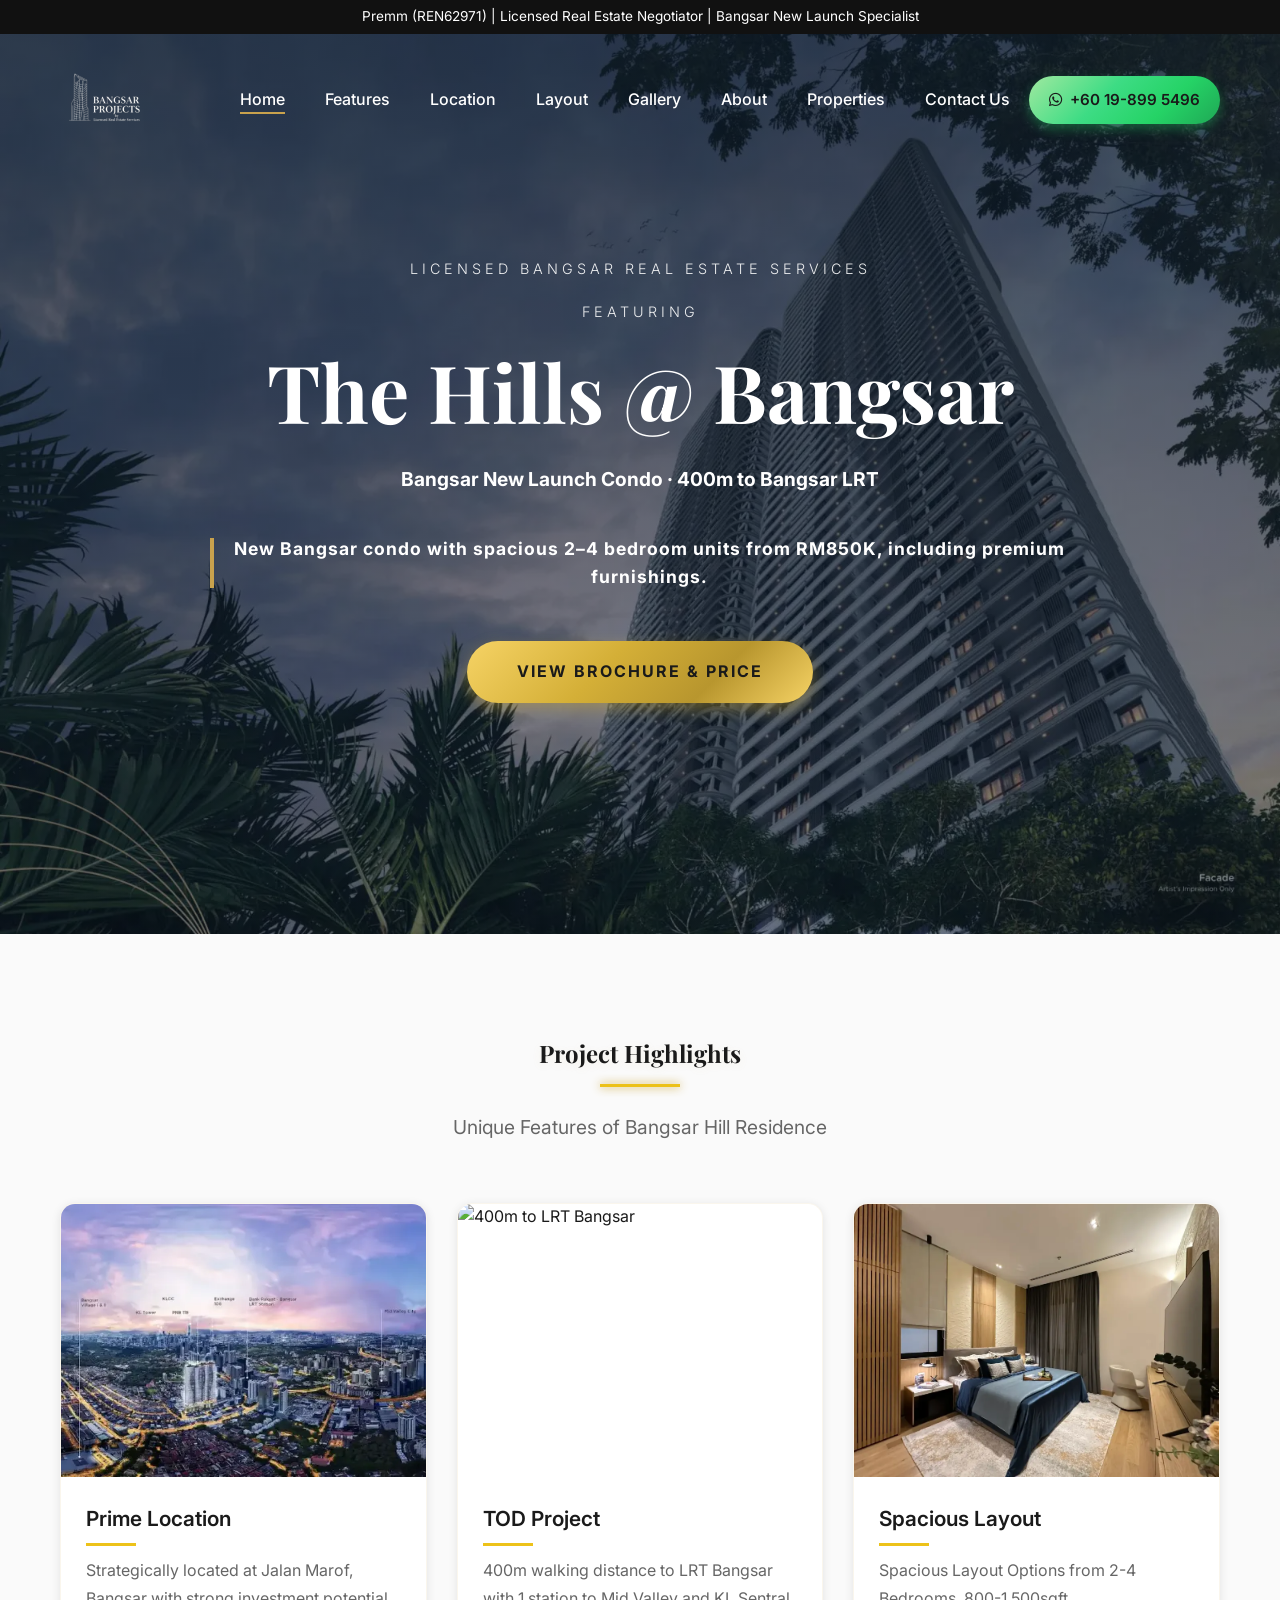
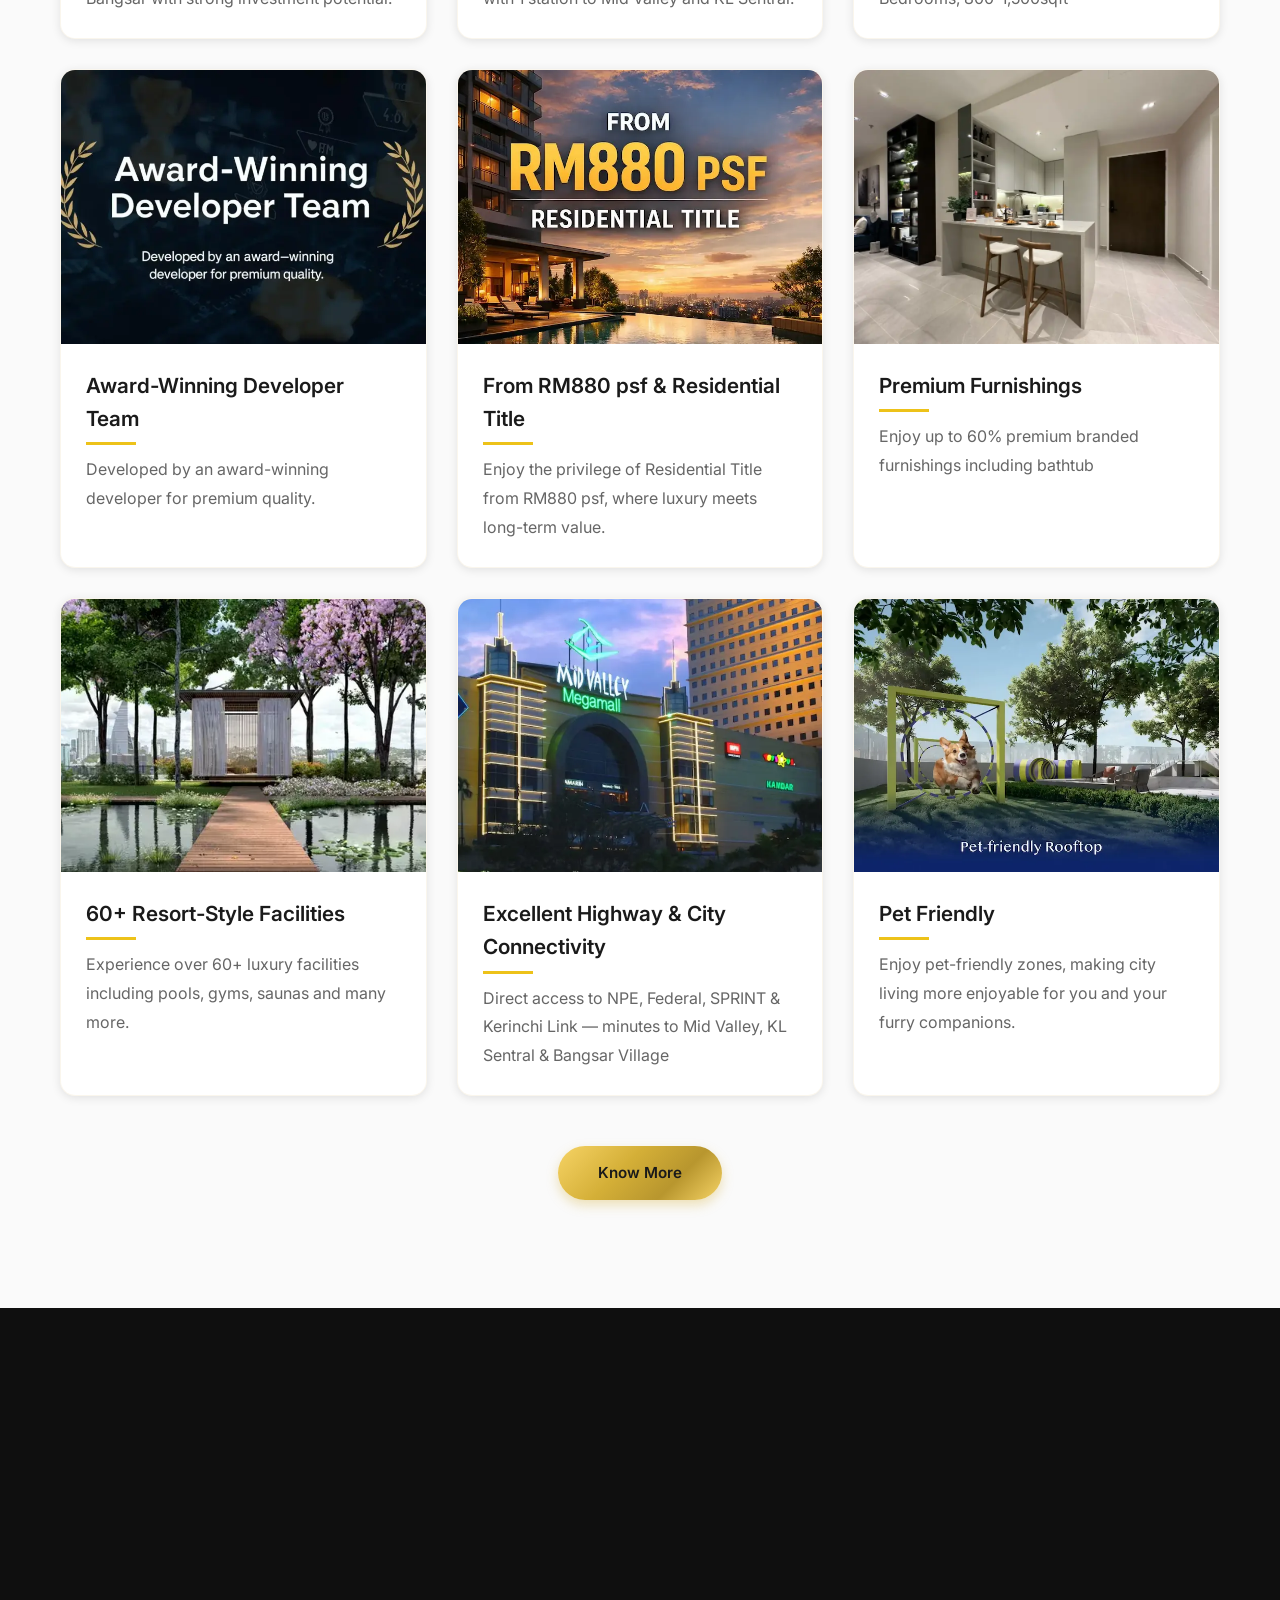
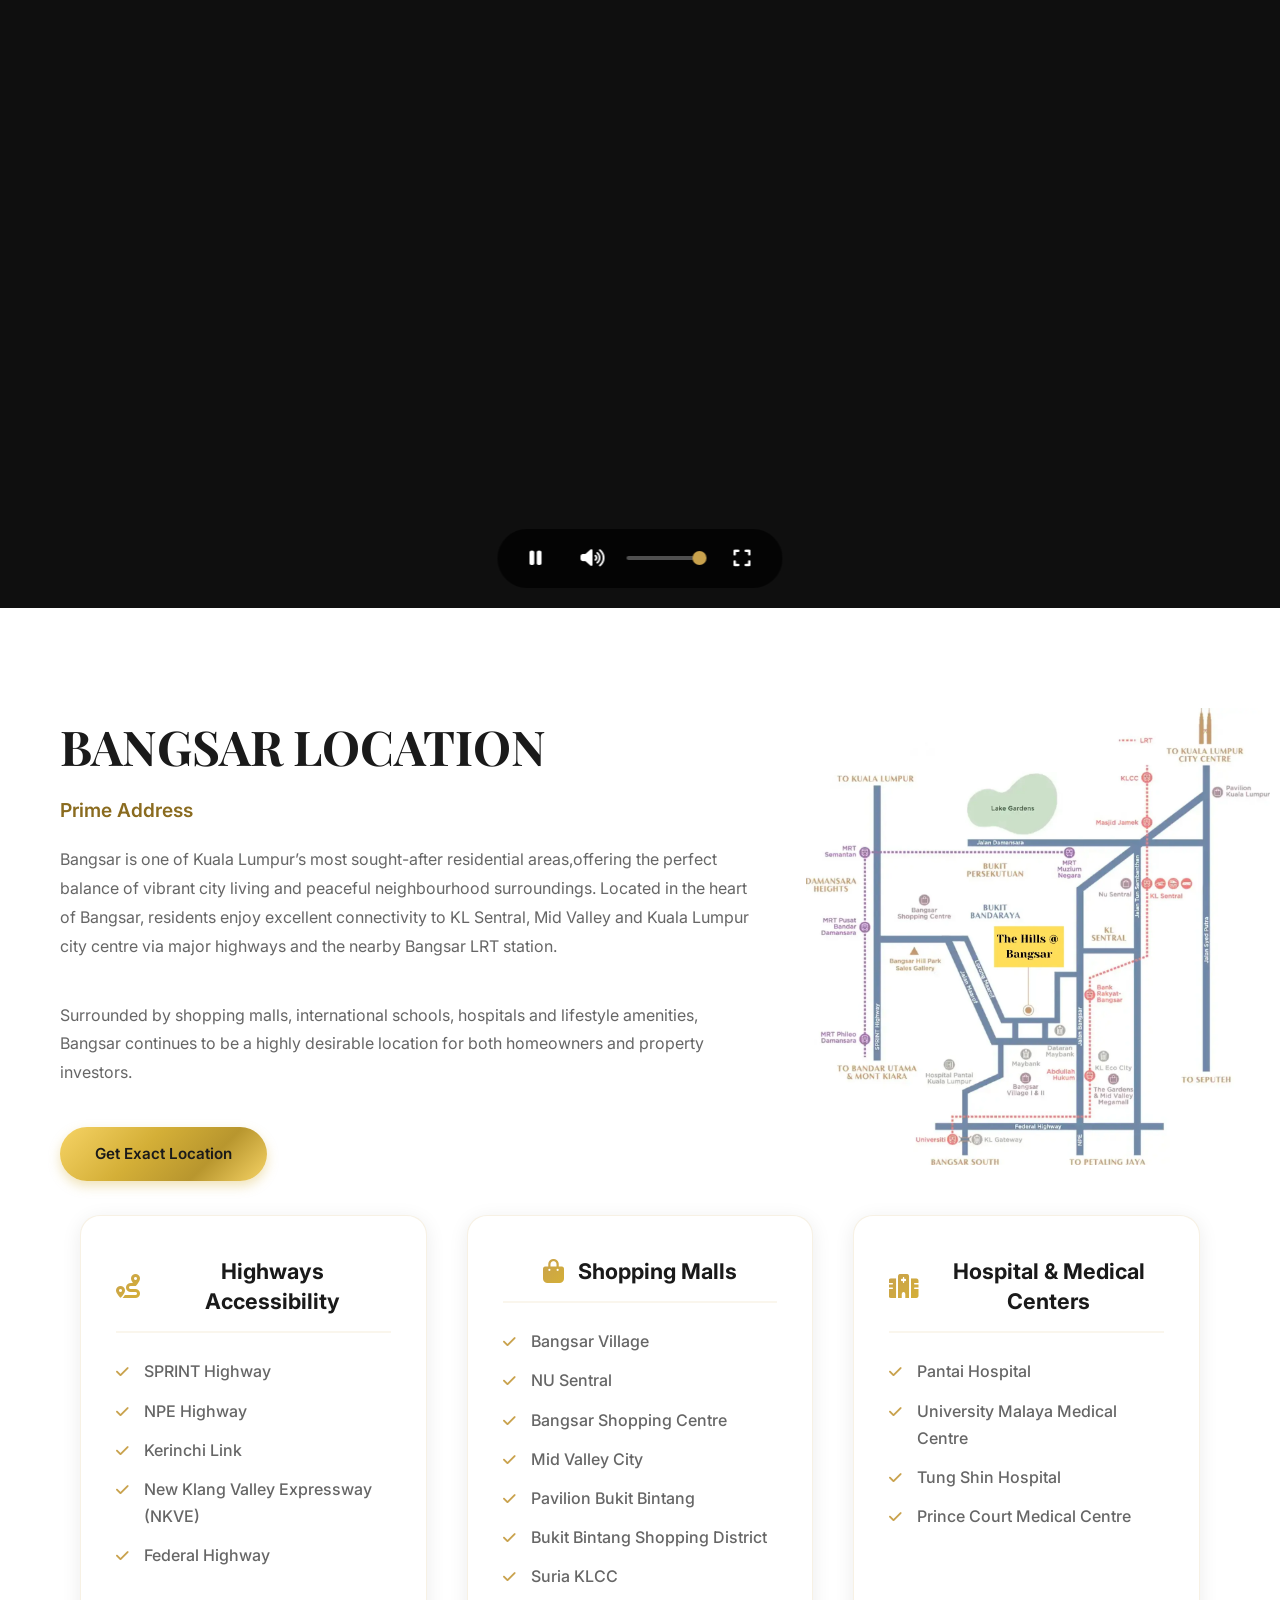
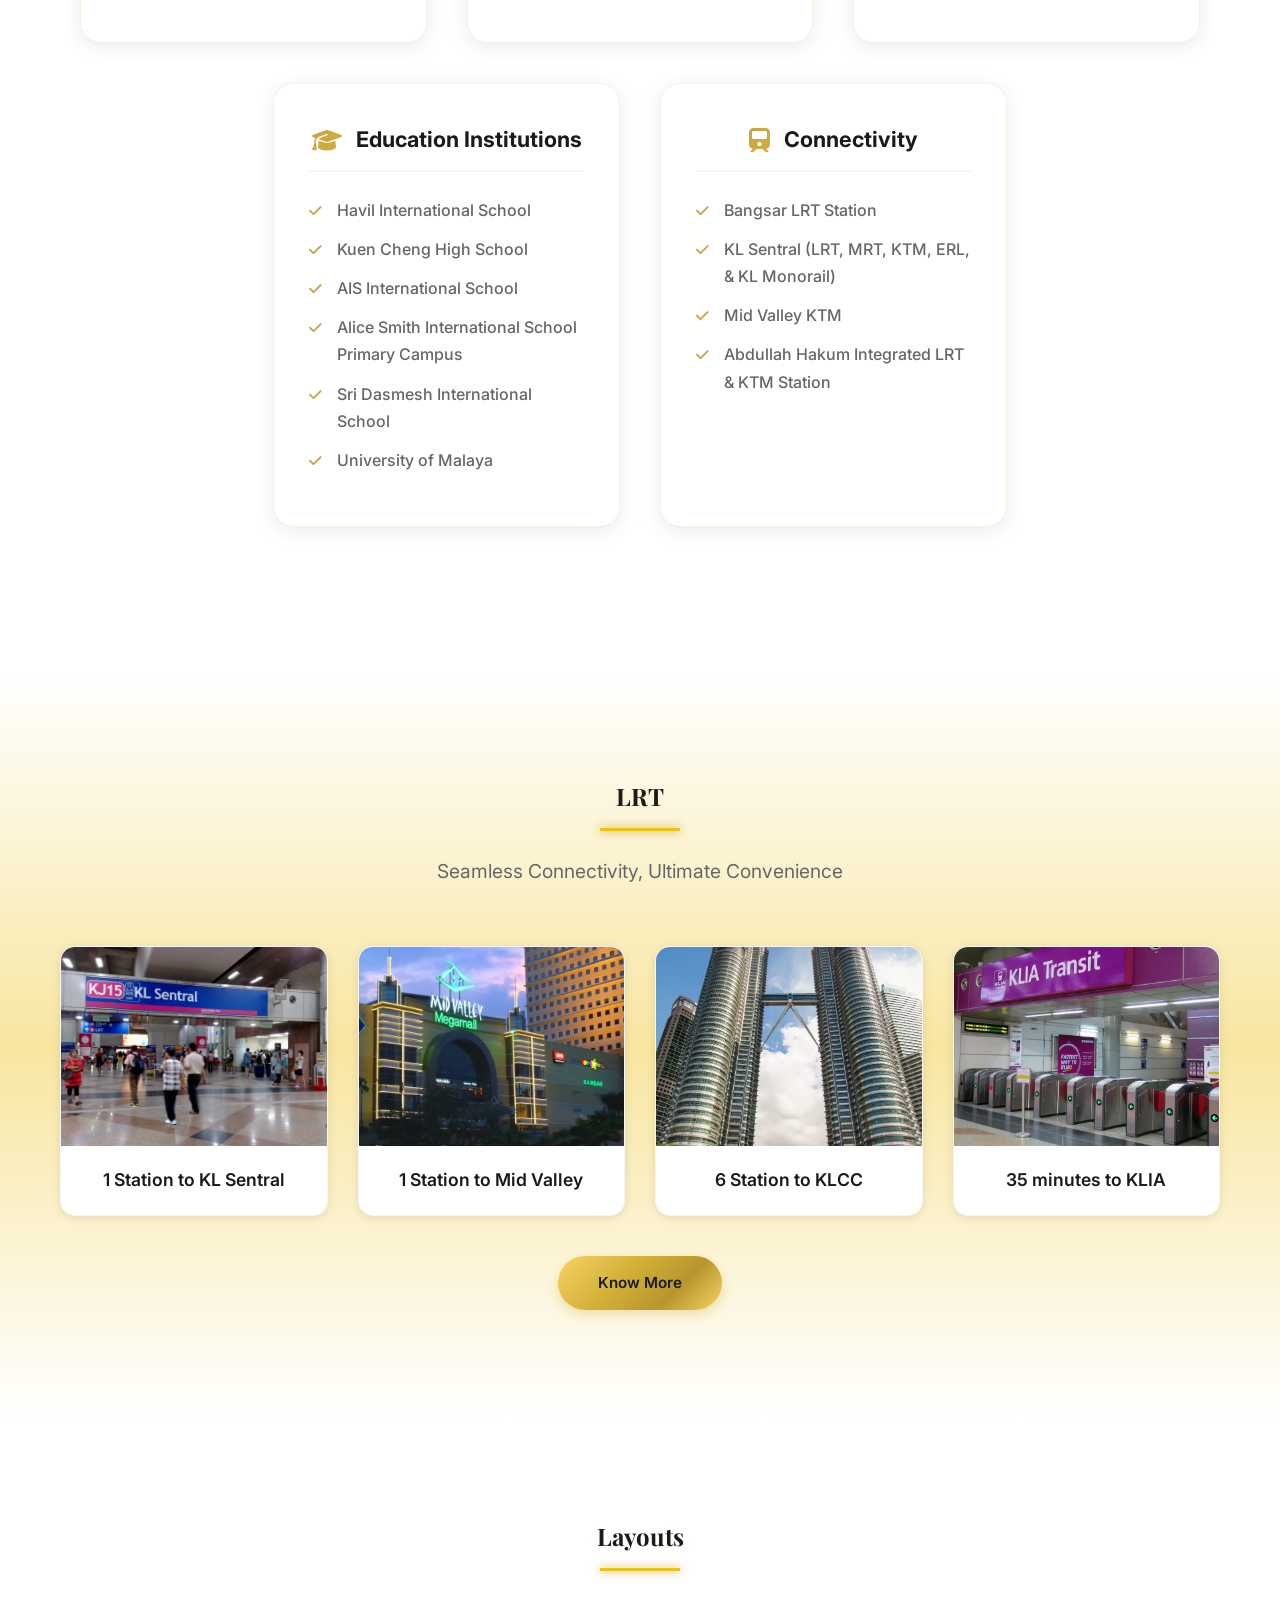
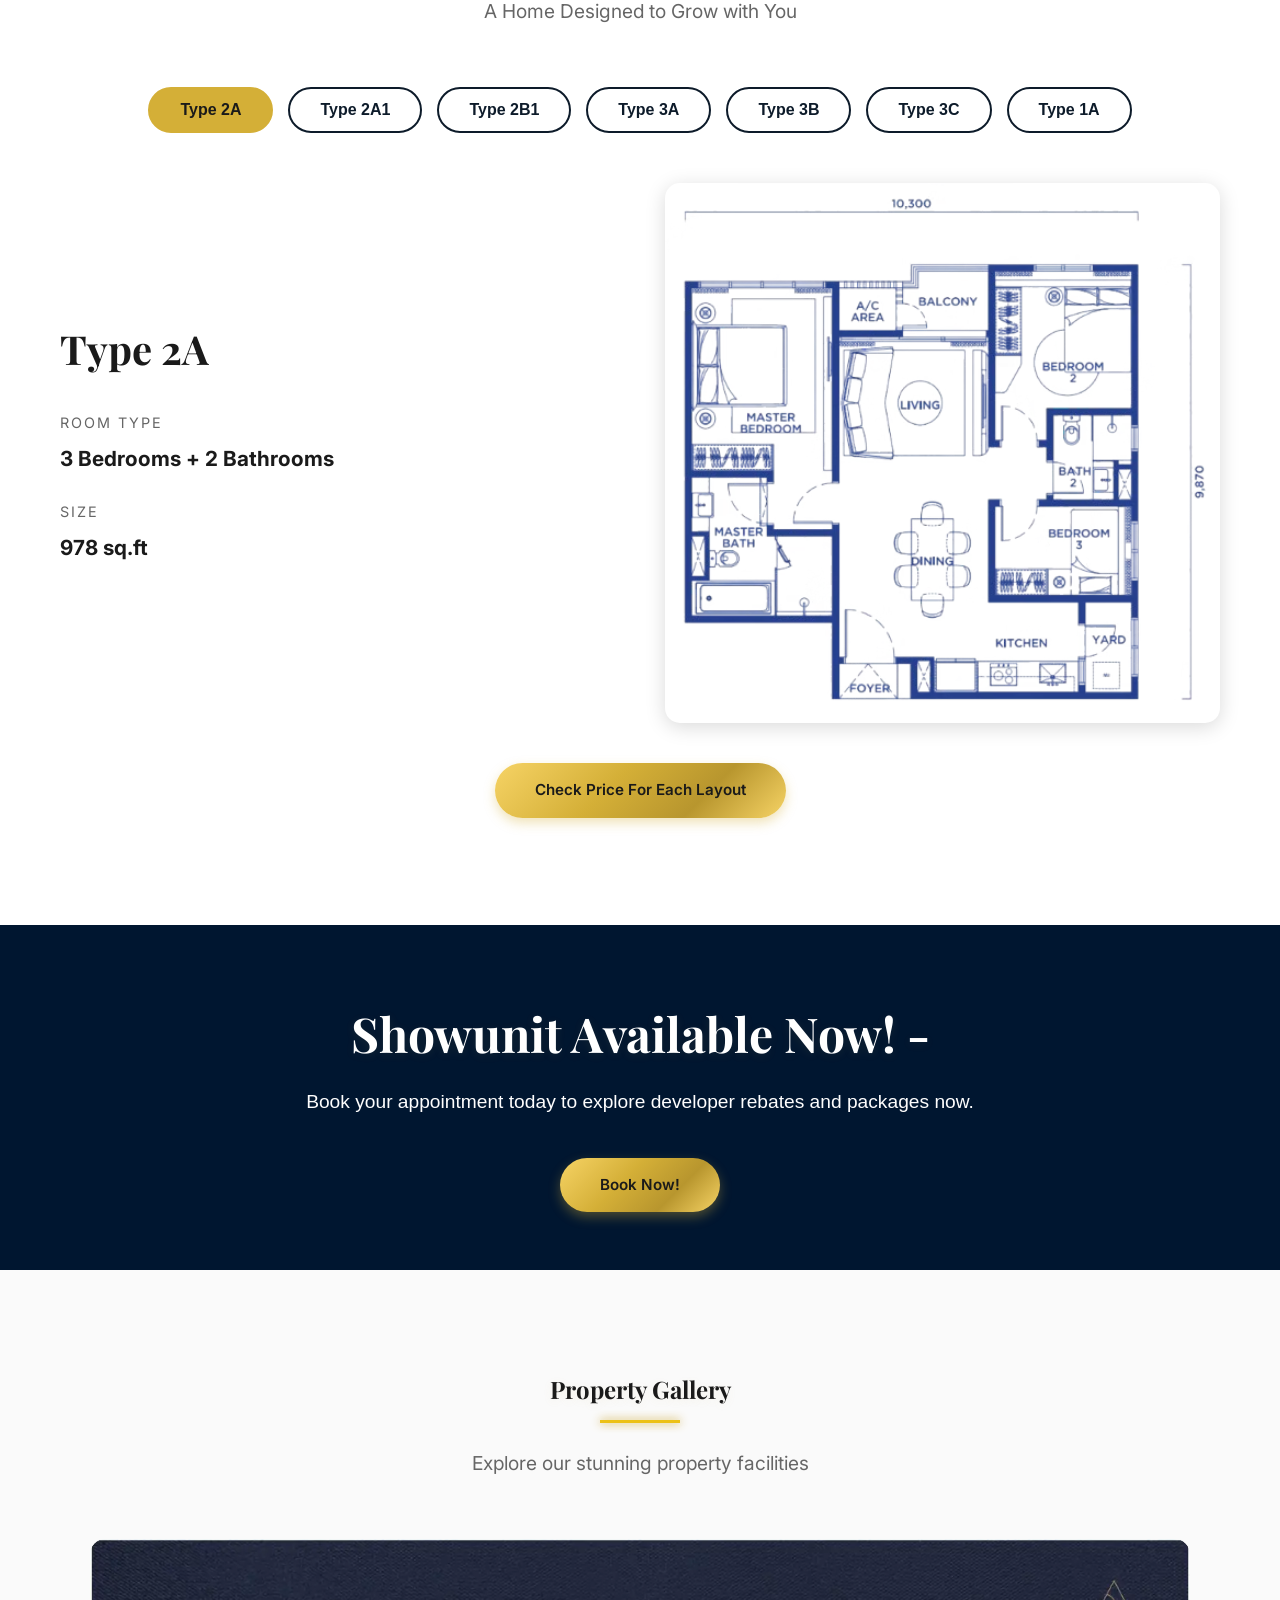
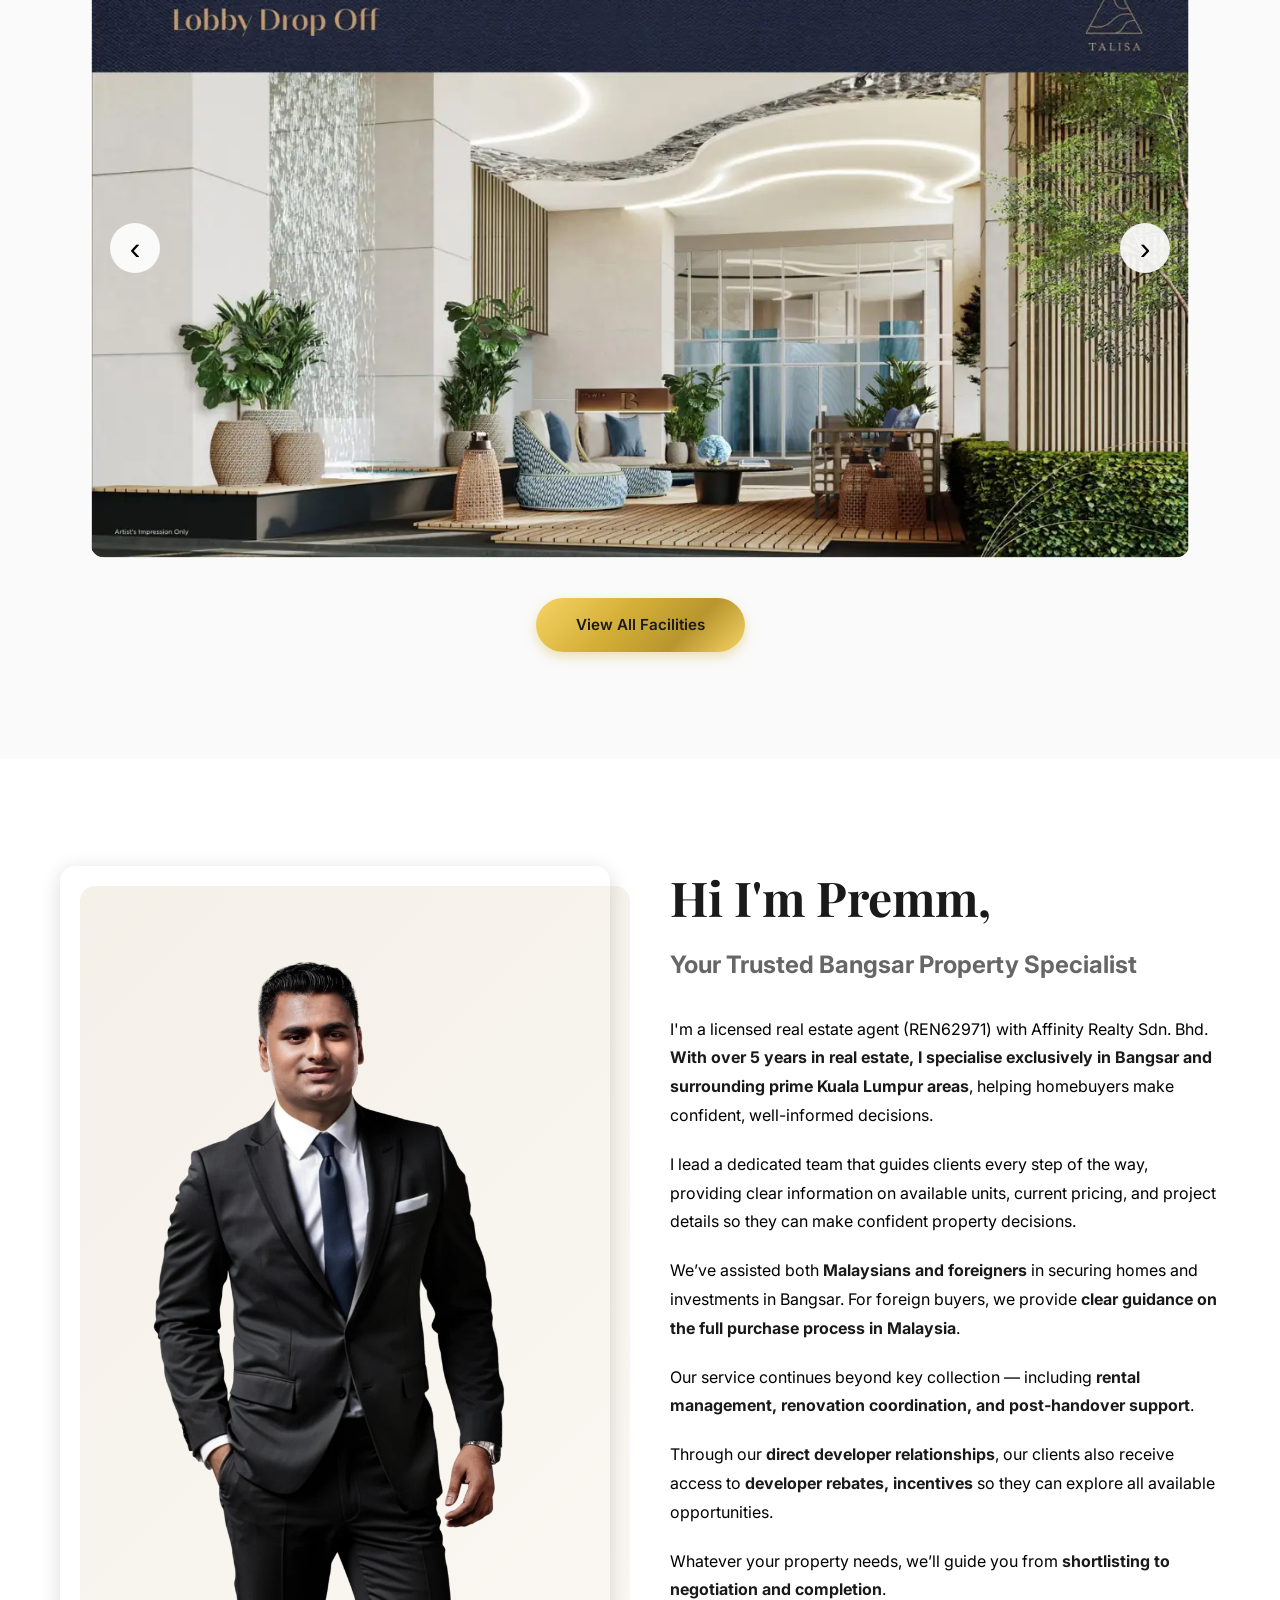
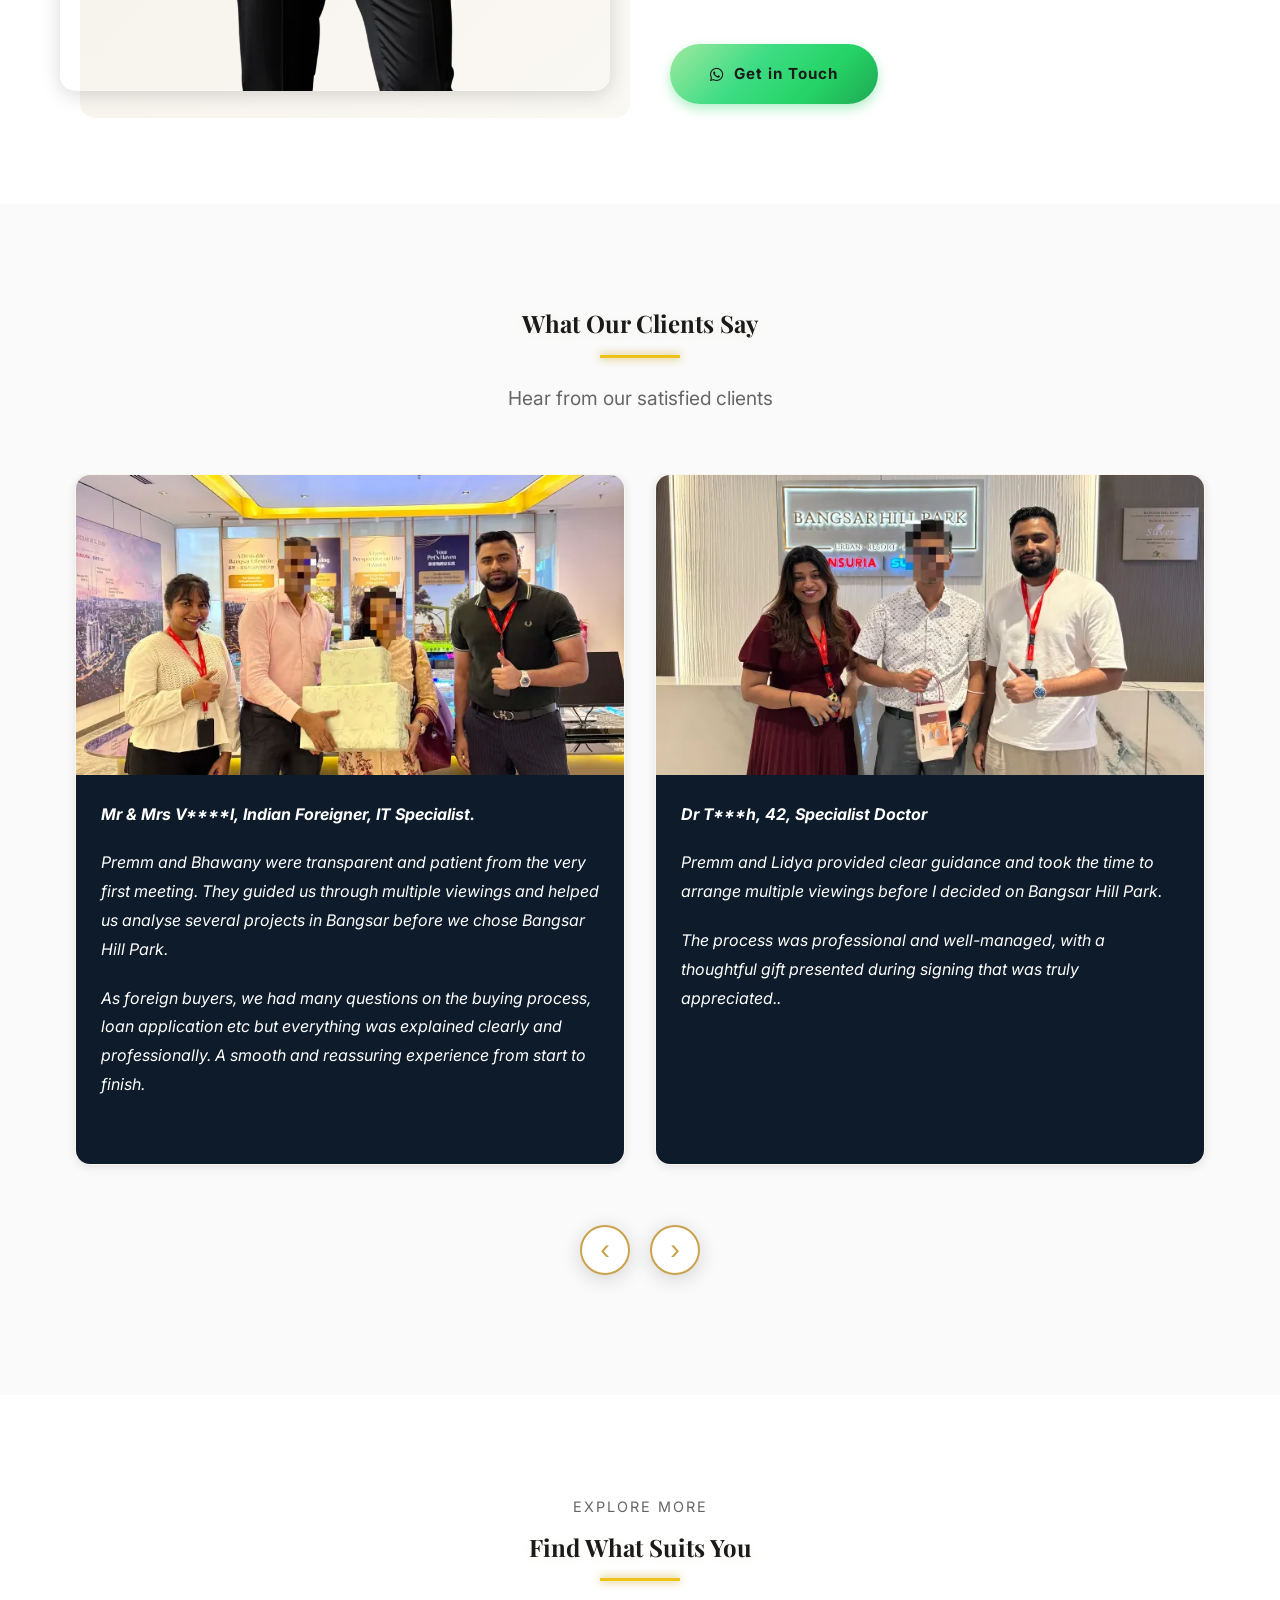
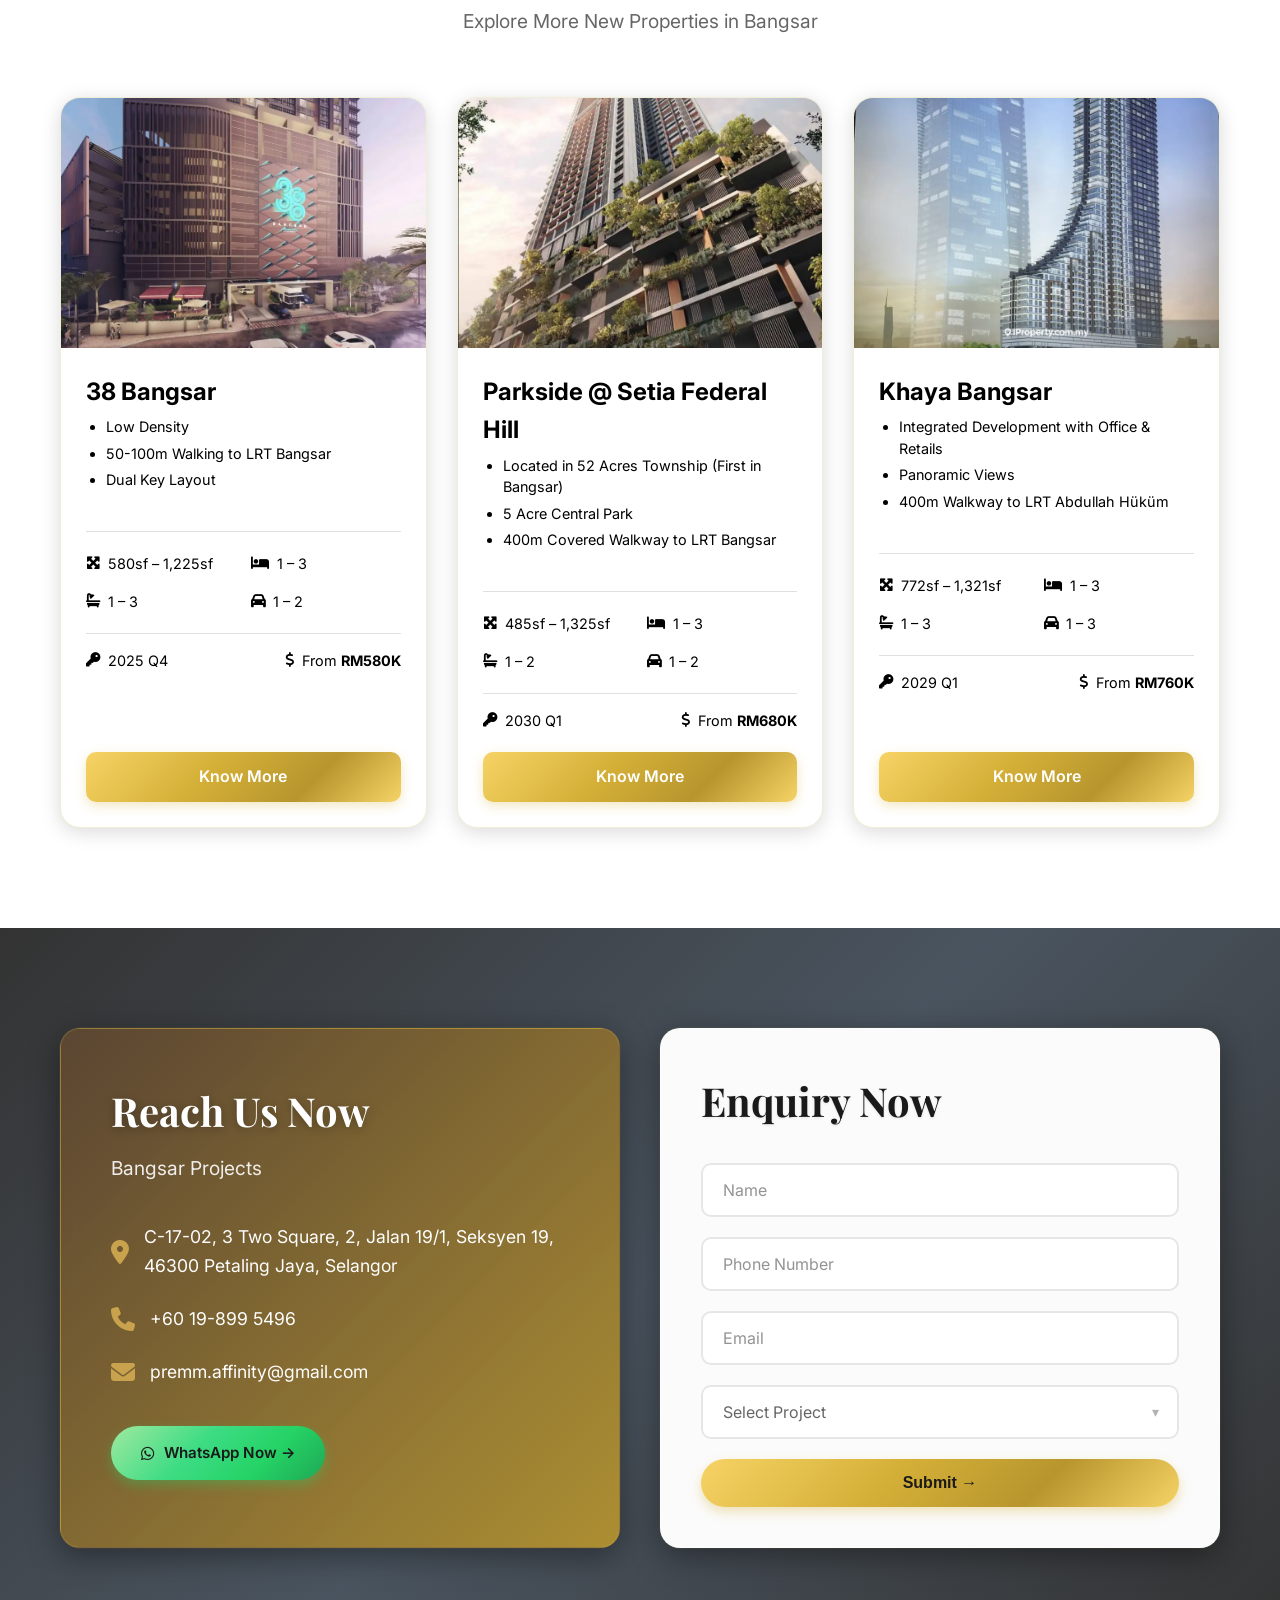
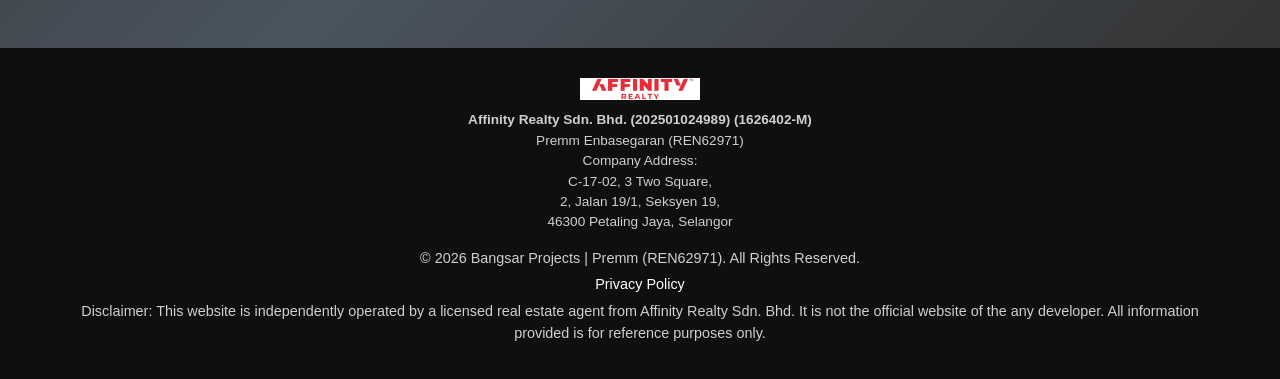
==== index.html @ 29b15e26 "changes on whatapp click" ====
<!DOCTYPE html>
<html lang="en">

<head>

    <!-- Google Tag Manager (FIRST) -->
    <script>
        (function (w, d, s, l, i) {
            w[l] = w[l] || []; w[l].push({
                'gtm.start': new Date().getTime(), event: 'gtm.js'
            });
            var f = d.getElementsByTagName(s)[0],
                j = d.createElement(s),
                dl = l != 'dataLayer' ? '&l=' + l : '';
            j.async = true;
            j.src = 'https://www.googletagmanager.com/gtm.js?id=' + i + dl;
            f.parentNode.insertBefore(j, f);
        })(window, document, 'script', 'dataLayer', 'GTM-TQVPGHFH');
    </script>

    <!-- Basic SEO -->
    <meta charset="UTF-8">
    <meta name="viewport" content="width=device-width, initial-scale=1.0">
    <meta name="description"
        content="The Hills @ Bangsar - Luxury residences in Bangsar. Units from 917-1,478 sqft, prices from RM870K. Prime location with excellent connectivity.">

    <title>The Hills @ Bangsar | Luxury Residences in Bangsar</title>

    <!-- ✅ Favicon (FULL SET) -->
    <link rel="icon" href="assets/images/favicon.png">
    <link rel="icon" type="image/png" sizes="32x32" href="assets/images/favicon.png">
    <link rel="icon" type="image/png" sizes="16x16" href="assets/images/favicon.png">
    <link rel="apple-touch-icon" sizes="180x180" href="assets/images/favicon.png">

    <!-- ✅ Social Sharing (VERY IMPORTANT for ads/WhatsApp) -->
    <meta property="og:title" content="The Hills @ Bangsar | Luxury Residences">
    <meta property="og:description" content="Luxury condo in Bangsar from RM870K. Prime location near LRT.">
    <meta property="og:image" content="https://yourdomain.com/assets/images/hero.webp">
    <meta property="og:type" content="website">

    <!-- Preconnect -->
    <link rel="preconnect" href="https://fonts.googleapis.com">
    <link rel="preconnect" href="https://fonts.gstatic.com" crossorigin>

    <!-- Fonts (non-blocking) -->
    <link rel="preload" as="style"
        href="https://fonts.googleapis.com/css2?family=Playfair+Display:wght@400;600;700&family=Inter:wght@300;400;500;600;700&display=swap"
        onload="this.onload=null;this.rel='stylesheet'">

    <!-- CSS -->
    <link rel="stylesheet" href="css/style.min.css">

    <!-- Font Awesome -->
    <link rel="preload" href="https://cdnjs.cloudflare.com/ajax/libs/font-awesome/6.4.0/css/all.min.css" as="style"
        onload="this.onload=null;this.rel='stylesheet'">

    <!-- Fallback (NO JS) -->
    <noscript>
        <link rel="stylesheet" href="css/style.min.css">
        <link rel="stylesheet" href="https://cdnjs.cloudflare.com/ajax/libs/font-awesome/6.4.0/css/all.min.css">
    </noscript>

    <!-- ✅ LCP BOOST (VERY IMPORTANT) -->
    <link rel="preload" as="image" href="backgorund.webp" fetchpriority="high">

    <!-- Schema (you already had this – keep it) -->
    <script type="application/ld+json">
    {
      "@context": "https://schema.org",
      "@type": "Residence",
      "name": "Bangsar Hill Park",
      "address": {
        "@type": "PostalAddress",
        "addressLocality": "Bangsar",
        "addressRegion": "Kuala Lumpur",
        "addressCountry": "MY"
      }
    }
    </script>
</head>

<body>
    <!-- Google Tag Manager (noscript) -->
    <noscript><iframe src="https://www.googletagmanager.com/ns.html?id=GTM-TQVPGHFH" height="0" width="0"
            style="display:none;visibility:hidden"></iframe></noscript>
    <!-- End Google Tag Manager (noscript) -->

    <div class="top-header">
        <div class="container">
            <div class="top-header-wrapper">
                <span>Premm (REN62971) | Licensed Real Estate Negotiator | Bangsar New Launch Specialist</span>
            </div>
        </div>
    </div>

    <!-- Navigation -->
    <nav class="navbar" id="navbar">
        <div class="container">
            <div class="nav-wrapper">
                <div class="logo">
                    <a href="#home">
                        <img src="assets/images/whitelogo.webp" alt="Bangsar-Hill-Park Logo" class="logo-img"
                            width="180" height="160">
                    </a>
                </div>
                <ul class="nav-menu" id="navMenu">
                    <li><a href="#home" class="nav-link">Home</a></li>
                    <li><a href="#features" class="nav-link">Features</a></li>
                    <li><a href="#location" class="nav-link">Location</a></li>
                    <li><a href="#layout" class="nav-link">Layout</a></li>
                    <li><a href="#gallery" class="nav-link">Gallery</a></li>
                    <li><a href="#about" class="nav-link">About</a></li>
                    <li><a href="#explore" class="nav-link">Properties</a></li>
                    <li><a href="#contact" class="nav-link">Contact Us</a></li>
                </ul>
                <a href="https://wa.link/bkwyd5" class="whatsapp-nav-btn" data-whatsapp-type="Chat_on_WhatsApp"
                    data-whatsapp-message="Hi Premm, I would like to get the e-brochure for The Hills @ Bangsar. Thank you."
                    target="_blank" aria-label="Chat on WhatsApp">
                    <i class="fab fa-whatsapp"></i>
                    <span>+60 19-899 5496</span>
                </a>
                <div class="hamburger" id="hamburger">
                    <span></span>
                    <span></span>
                    <span></span>
                </div>
            </div>
        </div>
    </nav>
    <!-- SECTION 1: HOME / HERO -->
    <section id="home" class="hero">
        <div class="hero-overlay"></div>
        <div class="hero-content">
            <p class="hero-tagline">Licensed Bangsar Real Estate Services</p>
            <p class="hero-tagline">Featuring</p>
            <h1>The Hills @ Bangsar</h1>
            <h2 class="hero-subheadline"><strong>Bangsar New Launch Condo · 400m to Bangsar LRT</strong></h2>
            <div class="hero-info">
                <p class="info-line">
                    <span class="gold-accent"></span><strong></strong>New Bangsar condo with spacious 2–4 bedroom units
                    from RM850K, including premium furnishings.</strong>
                </p>
            </div>
            <a href="https://wa.link/wic79j" class="btn-ebrochure" id="ebrochureBtn"
                data-whatsapp-type="View_Brochure_&_Price"
                data-whatsapp-message="Hi Premm, I would like to get the brochure and latest price for The Hills @ Bangsar. Thank you."
                target="_blank">View Brochure & Price</a>
        </div>
    </section>
    <!-- SECTION 2: FEATURES + VIDEO -->
    <section id="features" class="features section">
        <div class="container">
            <div class="section-header">
                <h2>Project Highlights</h2>
                <p class="section-subtitle">Unique Features of Bangsar Hill Residence</p>
            </div>
            <div class="features-grid">
                <div class="feature-card">
                    <div class="feature-image">
                        <img src="assets/images/Bangsar Hill Park Location Map.webp"
                            alt="Bangsar Hill Park Location Map" loading="lazy" width="800" height="412">
                    </div>
                    <div class="feature-content">
                        <h3 class="feature-title">Prime Location</h3>
                        <p>Strategically located at Jalan Marof, Bangsar with strong investment potential.</p>
                    </div>
                </div>
                <div class="feature-card">
                    <div class="feature-image">
                        <img src="assets/images/Lrt.webp" alt="400m to LRT Bangsar" loading="lazy" width="650"
                            height="433">
                    </div>
                    <div class="feature-content">
                        <h3 class="feature-title">TOD Project</h3>
                        <p>400m walking distance to LRT Bangsar with 1 station to Mid Valley and KL Sentral.</p>
                    </div>
                </div>
                <div class="feature-card">
                    <div class="feature-image">
                        <img src="assets/images/spacious_layout.webp" alt="Spacious layout design" loading="lazy"
                            width="900" height="675">
                    </div>
                    <div class="feature-content">
                        <h3 class="feature-title">Spacious Layout</h3>
                        <p>Spacious Layout Options from 2-4 Bedrooms, 800-1,500sqft</p>
                    </div>
                </div>
                <div class="feature-card">
                    <div class="feature-image">
                        <img src="assets/images/sunsoriadeveloeper.webp" alt="Bangsar-Hill-Park Developer"
                            loading="lazy" width="800" height="537">
                    </div>
                    <div class="feature-content">
                        <h3 class="feature-title">Award-Winning Developer Team</h3>
                        <p>Developed by an award-winning developer for premium quality.</p>
                    </div>
                </div>
                <div class="feature-card">
                    <div class="feature-image">
                        <img src="assets/images/PURE RESISENTIAL TITTLE.webp" alt="Below Market Price" loading="lazy"
                            width="700" height="700">
                    </div>
                    <div class="feature-content">
                        <h3 class="feature-title">From RM880 psf & Residential Title</h3>
                        <p>Enjoy the privilege of Residential Title from RM880 psf, where luxury meets long-term value.
                        </p>
                    </div>
                </div>
                <div class="feature-card">
                    <div class="feature-image">
                        <img src="assets/images/Furnishing.webp" alt="Premium Furnishing" loading="lazy" width="900"
                            height="675">
                    </div>
                    <div class="feature-content">
                        <h3 class="feature-title">Premium Furnishings</h3>
                        <p>Enjoy up to 60% premium branded furnishings including bathtub</p>
                    </div>
                </div>
                <div class="feature-card">
                    <div class="feature-image">
                        <img src="assets/images/facilities.webp" alt="Resort-Style Facilities" loading="lazy"
                            width="580" height="362">
                    </div>
                    <div class="feature-content">
                        <h3 class="feature-title">60+ Resort-Style Facilities</h3>
                        <p>Experience over 60+ luxury facilities including pools, gyms, saunas and many more.</p>
                    </div>
                </div>
                <div class="feature-card">
                    <div class="feature-image">
                        <img src="assets/images/MIDVALLEY-MEGAMALL.webp" alt="Mid Valley Megamall" loading="lazy"
                            width="889" height="500">
                    </div>
                    <div class="feature-content">
                        <h3 class="feature-title">Excellent Highway & City Connectivity</h3>
                        <p>Direct access to NPE, Federal, SPRINT & Kerinchi Link — minutes to Mid Valley, KL Sentral &
                            Bangsar Village</p>
                    </div>
                </div>
                <div class="feature-card">
                    <div class="feature-image">
                        <img src="assets/images/petfriendly (1).webp" alt="Pet Friendly" loading="lazy" width="700"
                            height="525">
                    </div>
                    <div class="feature-content">
                        <h3 class="feature-title">Pet Friendly</h3>
                        <p>Enjoy pet-friendly zones, making city living more enjoyable for you and your furry
                            companions.</p>
                    </div>
                </div>
            </div>
            <div class="features-cta">
                <a href="https://wa.link/3gj9mf" class="btn-brochure" data-whatsapp-type="know_more"
                    data-whatsapp-message="Hi Premm, I would like to get more information on The Hills @ Bangsar. Thank you."
                    target="_blank">Know More</a>
            </div>
        </div>
    </section>
    <!-- Video Section -->
    <section class="video-section section">
        <div class="video-container">
            <video id="propertyVideo" class="property-video" muted loop playsinline preload="none">
                <source src="https://bangsar-property.com/wp-content/uploads/2025/08/0821-1.mov" type="video/mp4">
            </video>
            <div class="video-controls">
                <button class="video-control-btn" id="videoPlayPause" aria-label="Play/Pause">
                    <i class="fas fa-play" id="playIcon"></i>
                    <i class="fas fa-pause" id="pauseIcon" style="display: none;"></i>
                </button>
                <div class="video-volume-control">
                    <button class="video-control-btn" id="videoMute" aria-label="Mute/Unmute">
                        <i class="fas fa-volume-up" id="volumeIcon"></i>
                        <i class="fas fa-volume-mute" id="muteIcon" style="display: none;"></i>
                    </button>
                    <input type="range" id="videoVolume" class="volume-slider" min="0" max="100" value="100"
                        aria-label="Volume">
                </div>
                <button class="video-control-btn" id="videoFullscreen" aria-label="Fullscreen">
                    <i class="fas fa-expand"></i>
                </button>
            </div>
        </div>
    </section>
    <!-- SECTION 3: LOCATION + LRT CONNECTIVITY -->
    <section id="location" class="location section">
        <div class="container">
            <div class="location-content">
                <div class="location-left">
                    <h2>BANGSAR LOCATION</h2>
                    <p class="location-subtitle">Prime Address</p>
                    <p class="location-description">Bangsar is one of Kuala Lumpur’s most sought-after residential
                        areas,offering the perfect balance of vibrant city living and peaceful
                        neighbourhood surroundings. Located in the heart of Bangsar, residents
                        enjoy excellent connectivity to KL Sentral, Mid Valley and Kuala Lumpur
                        city centre via major highways and the nearby Bangsar LRT station.</p>
                    <p class="location-description">
                        Surrounded by shopping malls, international schools, hospitals and
                        lifestyle amenities, Bangsar continues to be a highly desirable location
                        for both homeowners and property investors.</p>

                    <a href="https://wa.link/loaghr" class="btn-location" data-whatsapp-type="Get_Exact_Location"
                        data-whatsapp-message="Hi Premm, I would like to get the location for The Hills @ Bangsar. Thank you."
                        target="_blank">Get Exact Location</a>
                </div>
                <div class="location-right">
                    <img src="assets/images/Bangsar Hill Park Map.webp" alt="Bangsar location aerial view"
                        loading="lazy" width="1389" height="1368">
                </div>
            </div>
            <div class="info-blocks">
                <div class="info-category">
                    <h3>
                        <i class="fas fa-route"></i>
                        <span>Highways Accessibility</span>
                    </h3>
                    <ul>
                        <li>SPRINT Highway</li>
                        <li>NPE Highway</li>
                        <li>Kerinchi Link</li>
                        <li>New Klang Valley Expressway (NKVE)</li>
                        <li>Federal Highway</li>
                    </ul>
                </div>
                <div class="info-category">
                    <h3>
                        <i class="fas fa-shopping-bag"></i>
                        <span>Shopping Malls</span>
                    </h3>
                    <ul>
                        <li>Bangsar Village</li>
                        <li>NU Sentral</li>
                        <li>Bangsar Shopping Centre</li>
                        <li>Mid Valley City</li>
                        <li>Pavilion Bukit Bintang</li>
                        <li>Bukit Bintang Shopping District</li>
                        <li>Suria KLCC</li>
                    </ul>
                </div>
                <div class="info-category">
                    <h3>
                        <i class="fas fa-hospital"></i>
                        <span>Hospital & Medical Centers</span>
                    </h3>
                    <ul>
                        <li>Pantai Hospital</li>
                        <li>University Malaya Medical Centre</li>
                        <li>Tung Shin Hospital</li>
                        <li>Prince Court Medical Centre</li>
                    </ul>
                </div>
                <div class="info-category">
                    <h3>
                        <i class="fas fa-graduation-cap"></i>
                        <span>Education Institutions</span>
                    </h3>
                    <ul>
                        <li>Havil International School</li>
                        <li>Kuen Cheng High School</li>
                        <li>AIS International School</li>
                        <li>Alice Smith International School Primary Campus</li>
                        <li>Sri Dasmesh International School</li>
                        <li>University of Malaya</li>
                    </ul>
                </div>
                <div class="info-category">
                    <h3>
                        <i class="fas fa-train"></i>
                        <span>Connectivity</span>
                    </h3>
                    <ul>
                        <li>Bangsar LRT Station</li>
                        <li>KL Sentral (LRT, MRT, KTM, ERL, & KL Monorail)</li>
                        <li>Mid Valley KTM</li>
                        <li>Abdullah Hakum Integrated LRT & KTM Station</li>
                    </ul>
                </div>
            </div>
        </div>
    </section>
    <!-- LRT Connectivity Section -->
    <section class="lrt-section section">
        <div class="container">
            <div class="section-header">
                <h2>LRT</h2>
                <p class="section-subtitle">Seamless Connectivity, Ultimate Convenience</p>
            </div>
            <div class="lrt-cards">
                <div class="lrt-card">
                    <div class="lrt-image">
                        <img src="assets/images/KL_Sentral.webp" alt="1 station to KL Sentral" loading="lazy"
                            width="1200" height="900">
                    </div>
                    <p class="lrt-text">1 Station to KL Sentral</p>
                </div>
                <div class="lrt-card">
                    <div class="lrt-image">
                        <img src="assets/images/MIDVALLEY-MEGAMALL.webp" alt="1 station to Mid Valley" loading="lazy"
                            width="889" height="500">
                    </div>
                    <p class="lrt-text"> 1 Station to Mid Valley</p>
                </div>
                <div class="lrt-card">
                    <div class="lrt-image">
                        <img src="assets/images/klcc.webp" alt="1 station to KLCC" loading="lazy" width="800"
                            height="1200">
                    </div>
                    <p class="lrt-text">6 Station to KLCC</p>
                </div>
                <div class="lrt-card">
                    <div class="lrt-image">
                        <img src="assets/images/KLIA.webp" alt="35 minutes to KLIA" loading="lazy" width="970"
                            height="600">
                    </div>
                    <p class="lrt-text">35 minutes to KLIA</p>
                </div>
            </div>
            <div class="lrt-cta">
                <a href="https://wa.link/3gj9mf" class="btn-connectivity" data-whatsapp-type="know_more"
                    data-whatsapp-message="Hi Premm, I would like to get more information on The Hills @ Bangsar. Thank you."
                    target="_blank">Know More</a>
            </div>
        </div>
    </section>

    <!-- SECTION 4: FLOOR PLAN SELECTOR -->
    <section id="layout" class="layout-section section">
        <div class="container">
            <div class="section-header">
                <h2>Layouts</h2>
                <p class="section-subtitle">A Home Designed to Grow with You</p>
            </div>
            <div class="layout-tabs">
                <button class="layout-tab active" data-layout="2a">Type 2A</button>
                <button class="layout-tab" data-layout="2a1">Type 2A1</button>
                <button class="layout-tab" data-layout="2b1">Type 2B1</button>
                <button class="layout-tab" data-layout="3a">Type 3A</button>
                <button class="layout-tab" data-layout="3b">Type 3B</button>
                <button class="layout-tab" data-layout="3c">Type 3C</button>
                <button class="layout-tab" data-layout="1a">Type 1A</button>
            </div>

            <div class="layout-details">
                <div class="layout-info">
                    <h3 id="layoutTitle">Type 2A</h3>
                    <div class="layout-spec">
                        <p class="spec-label">ROOM TYPE</p>
                        <p class="spec-value" id="layoutRoom">3 Bedrooms + 2 Bathrooms</p>
                    </div>
                    <div class="layout-spec">
                        <p class="spec-label">SIZE</p>
                        <p class="spec-value" id="layoutSize">978 sq.ft</p>
                    </div>
                </div>
                <div class="layout-image-container">
                    <img id="layoutImage" src="assets/images/typea.avif" alt="Type 2A floor plan" loading="lazy"
                        width="506" height="493">
                </div>
            </div>

            <div class="layout-cta">
                <a href="https://wa.link/rnjfzg" class="btn-site-visit" data-whatsapp-type="Check_Price_For_Each_Layout"
                    data-whatsapp-message="Hi Premm, can you let me know the price of each unit for The Hills @ Bangsar. Thanks."
                    target="_blank">Check Price For Each Layout</a>
            </div>
        </div>
    </section>

    <section class="lrt-section1 section" id="promotion">
        <div class="container">
            <div class="section-header1">
                <h2>Showunit Available Now! - </h2>
                <h3>Book your appointment today to explore developer rebates and packages now.</h3>
            </div>
            <div class="lrt-cta">
                <a href="https://wa.link/z2d3oc" class="btn-connectivity" data-whatsapp-type="Book_Now"
                    data-whatsapp-message="Hi Premm, I'm interested in the promotion for The Hills @ Bangsar. Thank you."
                    target="_blank">Book Now!</a>
            </div>
        </div>
    </section>

    <!-- SECTION 5: GALLERY -->
    <section id="gallery" class="gallery section">
        <div class="container">
            <div class="section-header">
                <h2>Property Gallery</h2>
                <p class="section-subtitle">Explore our stunning property facilities</p>
            </div>
            <div class="gallery-carousel">
                <div class="gallery-track" id="galleryTrack">
                    <div class="gallery-slide">
                        <img src="assets/images/1 .webp" alt="Bangsar Hill Park Lobby Drop Off" loading="lazy"
                            width="1280" height="720">
                    </div>
                    <div class="gallery-slide">
                        <img src="assets/images/2.webp" alt="Bangsar Hill Park Main Lobby" loading="lazy" width="1280"
                            height="720">
                    </div>
                    <div class="gallery-slide">
                        <img src="assets/images/3.webp" alt="Bangsar Hill Park Lobby" loading="lazy" width="1280"
                            height="720">
                    </div>
                    <div class="gallery-slide">
                        <img src="assets/images/4.webp" alt="Bangsar Hill Pool Deck" loading="lazy" width="1280"
                            height="720">
                    </div>
                    <div class="gallery-slide">
                        <img src="assets/images/5.webp" alt="Bangsar Hill Kids Pool" loading="lazy" width="1280"
                            height="720">
                    </div>
                    <div class="gallery-slide">
                        <img src="assets/images/6.webp" alt="Bangsar Hill Park BBQ Area" loading="lazy" width="1280"
                            height="720">
                    </div>
                    <div class="gallery-slide">
                        <img src="assets/images/7.webp" alt="Bangsar Hill Park Seating Area" loading="lazy" width="1280"
                            height="720">
                    </div>
                    <div class="gallery-slide">
                        <img src="assets/images/8.webp" alt="Bangsar Hill Park Floating Platform" loading="lazy"
                            width="1280" height="720">
                    </div>
                    <div class="gallery-slide">
                        <img src="assets/images/9.webp" alt=" Bangsar Hill Park Gym" loading="lazy" width="1280"
                            height="720">
                    </div>
                    <div class="gallery-slide">
                        <img src="assets/images/10.webp" alt=" Bangsar Hill Park Whirpool" loading="lazy" width="1280"
                            height="720">
                    </div>
                    <div class="gallery-slide">
                        <img src="assets/images/11.webp" alt=" Bangsar Hill Park Pet Friendly Facilites" loading="lazy"
                            width="1280" height="720">
                    </div>
                    <div class="gallery-slide">
                        <img src="assets/images/12.webp" alt=" Bangsar Hill Park Sauna" loading="lazy" width="1280"
                            height="720">
                    </div>
                </div>
                <button class="gallery-prev" id="galleryPrev">‹</button>
                <button class="gallery-next" id="galleryNext">›</button>
            </div>
            <div class="gallery-cta">
                <a href="https://wa.link/9pvbov" class="btn-gallery" data-whatsapp-type="View_All_Facilities"
                    data-whatsapp-message="Hi Premm, I would like to view all the facilities and all information for The Hills @ Bangsar. Thank you."
                    target="_blank">View All Facilities
                </a>
            </div>
        </div>
        </svg>
    </section>
    <!-- SECTION 6: ABOUT AGENT + TESTIMONIALS -->
    <section id="about" class="about section">
        <div class="luxury-bg-animation"></div>
        <div class="container">
            <div class="about-content">
                <div class="about-image">
                    <div class="image-bg"></div>
                    <img src="assets/images/premm.webp" alt="Premm - Bangsar Expert" loading="lazy" width="900"
                        height="1350">
                </div>
                <div class="about-text">
                    <h2>Hi I'm Premm,</h2>
                    <h3><strong>Your Trusted Bangsar Property Specialist</strong></h3>
                    <div class="about-description">
                        <p>I'm a licensed real estate agent (REN62971) with Affinity Realty Sdn. Bhd. <strong>With over
                                5
                                years in real estate, I specialise exclusively in Bangsar and
                                surrounding prime Kuala Lumpur areas</strong>, helping homebuyers make
                            confident,
                            well-informed decisions.</p>
                        <p>I lead a dedicated team that guides clients every step of the way, providing clear
                            information on available units, current pricing, and project details so they can make
                            confident property decisions.</p>
                        <p>We’ve assisted both <strong>Malaysians and foreigners</strong> in securing homes and
                            investments in Bangsar. For foreign buyers, we provide <strong>clear guidance on the full
                                purchase process in Malaysia</strong>.</p>
                        <p>Our service continues beyond key collection — including <strong>rental management, renovation
                                coordination, and post-handover support</strong>.</p>
                        <p>Through our <strong>direct developer relationships</strong>, our clients also receive access
                            to <strong>developer rebates, incentives</strong> so they can explore all available
                            opportunities.</p>
                        <p>Whatever your property needs, we’ll guide you from
                            <strong>shortlisting to negotiation and completion</strong>.
                        </p>
                    </div>
                    <a href="https://wa.link/6w8rau" class="btn-consultation" data-whatsapp-type="Get_in_Touch"
                        data-whatsapp-message="Hi Premm, I would like to get in touch regarding The Hills @ Bangsar. Thank you."
                        target="_blank">
                        <i class="fab fa-whatsapp"></i>
                        Get in Touch
                    </a>
                </div>
            </div>
        </div>
    </section>
    <!-- Testimonials Section -->
    <section id="testimonials" class="testimonials section">
        <div class="container">
            <div class="section-header">
                <h2>What Our Clients Say</h2>
                <p class="section-subtitle">Hear from our satisfied clients</p>
            </div>
            <div class="testimonial-carousel">
                <div class="testimonial-track" id="testimonialTrack">
                    <div class="testimonial-slide">
                        <div class="testimonial-card">
                            <div class="testimonial-image">
                                <img src="assets/images/client2.webp" alt="Bangsar Hill Park's Client" loading="lazy"
                                    width="675" height="900">
                            </div>
                            <div class="testimonial-content">
                                <p class="testimonial-text"><strong>Mr & Mrs V****l, Indian Foreigner, IT
                                        Specialist.</strong></p>
                                <p class="testimonial-text">Premm and Bhawany were transparent and patient from the very
                                    first meeting. They guided us through multiple viewings and helped us analyse
                                    several projects in Bangsar before we chose Bangsar Hill Park.</p>
                                <p class="testimonial-text">As foreign buyers, we had many questions on the buying
                                    process, loan application etc but everything was explained clearly and
                                    professionally. A smooth and reassuring experience from start to finish.</p>
                            </div>
                        </div>
                    </div>
                    <div class="testimonial-slide">
                        <div class="testimonial-card">
                            <div class="testimonial-image">
                                <img src="assets/images/client6.webp" alt="Bangsar Hill Park's Client" loading="lazy"
                                    width="675" height="900">
                            </div>
                            <div class="testimonial-content">
                                <p class="testimonial-text"><strong>Dr T***h, 42, Specialist Doctor</strong></p>
                                <p class="testimonial-text">Premm and Lidya provided clear guidance and took the time to
                                    arrange multiple viewings before I decided on Bangsar Hill Park.</p>
                                <p class="testimonial-text">The process was professional and well-managed, with a
                                    thoughtful gift presented during signing that was truly appreciated..</p>
                            </div>
                        </div>
                    </div>
                    <div class="testimonial-slide">
                        <div class="testimonial-card">
                            <div class="testimonial-image">
                                <img src="assets/images/client1.webp" alt="Bangsar Hill Park's Client" loading="lazy"
                                    width="675" height="900">
                            </div>
                            <div class="testimonial-content">
                                <p class="testimonial-text"><strong> V***i, 43, Lawyer </strong></p>
                                <p class="testimonial-text">Nelson, Lidya, and Premm were helpful and patient from the
                                    very first enquiry. As a lawyer, I had many questions, and the team took the time to
                                    explain everything clearly while guiding me through multiple Bangsar projects.</p>
                                <p class="testimonial-text">I eventually chose Parkside Residence at Setia Federal Hill.
                                    The thoughtful surprise of a valuable gift as a gesture of appreciation truly made
                                    my
                                    day.</p>
                                <p class="testimonial-text">Transparent advice, no pressure, and a highly professional
                                    team.</p>
                            </div>
                        </div>
                    </div>
                    <div class="testimonial-slide">
                        <div class="testimonial-card">
                            <div class="testimonial-image">
                                <img src="assets/images/client3.webp" alt="Bangsar-Hill-Park's Client" loading="lazy"
                                    width="675" height="900">
                            </div>
                            <div class="testimonial-content">
                                <p class="testimonial-text"><strong> Dr R***n, 51, Business Owner </strong></p>
                                <p class="testimonial-text">Premm was patient and thorough throughout our
                                    decision-making process, taking the time to guide us over several months before we
                                    proceeded with Bangsar Hill Park.</p>
                                <p class="testimonial-text">The experience was professional and reassuring, and the
                                    thoughtful token of appreciation during signing was a meaningful touch.</p>
                            </div>
                        </div>
                    </div>
                    <div class="testimonial-slide">
                        <div class="testimonial-card">
                            <div class="testimonial-image">
                                <img src="assets/images/client7.webp" alt="Bangsar Hill Park's Client" loading="lazy"
                                    width="675" height="900">
                            </div>
                            <div class="testimonial-content">
                                <p class="testimonial-text"><strong> Mr K****r ,55, Business Owner</strong></p>
                                <p class="testimonial-text">Suria and Shasvin were clear and professional from the very
                                    first discussion. Suria explained every detail patiently, which helped me make a
                                    confident decision to purchase at Bangsar Hill Park.</p>
                                <p class="testimonial-text">The process was smooth and well-handled, with a thoughtful
                                    valuable gift at signing that was truly appreciated.</p>
                            </div>
                        </div>
                    </div>
                    <div class="testimonial-slide">
                        <div class="testimonial-card">
                            <div class="testimonial-image">
                                <img src="assets/images/Client9.webp" alt="Bangsar-Hill-Park's Client" loading="lazy"
                                    width="675" height="900">
                            </div>
                            <div class="testimonial-content">
                                <p class="testimonial-text"><strong>Mr S**n, 29, Financial Advisor</strong></p>
                                <p class="testimonial-text">Nelson was efficient and highly responsive throughout the
                                    process. From booking to signing, everything was completed in under five days.</p>
                                <p class="testimonial-text">Clear guidance, fast execution, and a smooth purchase at
                                    Bangsar Hill Park</p>
                            </div>
                        </div>
                    </div>
                    <div class="testimonial-slide">
                        <div class="testimonial-card">
                            <div class="testimonial-image">
                                <img src="assets/images/client5.webp" alt="Bangsar Hill Park's Client" loading="lazy"
                                    width="675" height="900">
                            </div>
                            <div class="testimonial-content">
                                <p class="testimonial-text"><strong>Mr N***l, 37, Engineer</strong></p>
                                <p class="testimonial-text">Karthik and Nelson were professional, responsive, and
                                    well-prepared throughout the process. They explained the details of Bangsar Hill
                                    Park clearly and addressed all my questions before I made my decision.</p>
                                <p class="testimonial-text">The experience was smooth, transparent, and well-managed
                                    from start to finish.</p>
                            </div>
                        </div>
                    </div>
                </div>
                <div class="testimonial-controls">
                    <button class="testimonial-prev" id="testimonialPrev">‹</button>
                    <button class="testimonial-next" id="testimonialNext">›</button>
                </div>
            </div>
        </div>
    </section>
    <!-- SECTION 7: EXPLORE MORE PROPERTIES -->
    <section class="explore section" id="explore">
        <div class="container">
            <div class="section-header">
                <p class="explore-subtitle">Explore More</p>
                <h2>Find What Suits You</h2>
                <p class="explore-headline">Explore More New Properties in Bangsar</p>
            </div>
            <div class="explore-grid">
                <div class="explore-card">
                    <div class="explore-image">
                        <img src="assets/images/Bnagsar 38.webp" alt="Bangsar 38 " loading="lazy" width="900"
                            height="565">
                    </div>
                    <div class="explore-content">
                        <h3 class="explore-name">38 Bangsar</h3>
                        <ul class="explore-type">
                            <li>Low Density</li>
                            <li>50-100m Walking to LRT Bangsar</li>
                            <li>Dual Key Layout</li>
                        </ul>
                        <div class="explore-divider"></div>
                        <div class="explore-info">
                            <div class="info-item">
                                <i class="fas fa-expand-arrows-alt"></i>
                                <span>580sf – 1,225sf</span>
                            </div>
                            <div class="info-item">
                                <i class="fas fa-bed"></i>
                                <span>1 – 3</span>
                            </div>
                            <div class="info-item">
                                <i class="fas fa-bath"></i>
                                <span>1 – 3</span>
                            </div>
                            <div class="info-item">
                                <i class="fas fa-car"></i>
                                <span>1 – 2</span>
                            </div>
                        </div>
                        <div class="explore-bottom">
                            <div class="bottom-item">
                                <i class="fas fa-key"></i>
                                <span>2025 Q4</span>
                            </div>
                            <div class="bottom-item">
                                <i class="fas fa-dollar-sign"></i>
                                <span>From <strong>RM580K</strong></span>
                            </div>
                        </div>
                        <a href="https://wa.link/tl5d1y" class="btn-know-more" data-whatsapp-type="38_Bangsar"
                        data-whatsapp-message="Hi Premm, I would like to get more information on Bangsar 38. Thank you." target="_blank">Know More</a>
                    </div>
                </div>

                <div class="explore-card">
                    <div class="explore-image">
                        <img src="assets/images/parkside.webp" alt="Parkside @ Setia Federal Hill" loading="lazy"
                            width="886" height="972">
                    </div>
                    <div class="explore-content">
                        <h3 class="explore-name">Parkside @ Setia Federal Hill</h3>
                        <ul class="explore-type">
                            <li>Located in 52 Acres Township (First in Bangsar)</li>
                            <li>5 Acre Central Park</li>
                            <li>400m Covered Walkway to LRT Bangsar</li>
                        </ul>
                        <div class="explore-divider"></div>
                        <div class="explore-info">
                            <div class="info-item">
                                <i class="fas fa-expand-arrows-alt"></i>
                                <span>485sf – 1,325sf</span>
                            </div>
                            <div class="info-item">
                                <i class="fas fa-bed"></i>
                                <span>1 – 3</span>
                            </div>
                            <div class="info-item">
                                <i class="fas fa-bath"></i>
                                <span>1 – 2</span>
                            </div>
                            <div class="info-item">
                                <i class="fas fa-car"></i>
                                <span>1 – 2</span>
                            </div>
                        </div>
                        <div class="explore-bottom">
                            <div class="bottom-item">
                                <i class="fas fa-key"></i>
                                <span>2030 Q1</span>
                            </div>
                            <div class="bottom-item">
                                <i class="fas fa-dollar-sign"></i>
                                <span>From <strong>RM680K</strong></span>
                            </div>
                        </div>
                        <a href="https://wa.link/pd4fta" class="btn-know-more" data-whatsapp-type="Parkside"
                        data-whatsapp-message="Hi Premm, I would like to get more information on Parkside @ Setia Federal Hill. Thank you." target="_blank">Know More</a>
                    </div>
                </div>

                <div class="explore-card">
                    <div class="explore-image">
                        <img src="assets/images/khaya.webp" alt="Khaya Bangsar property" loading="lazy" width="866"
                            height="1154">
                    </div>
                    <div class="explore-content">
                        <h3 class="explore-name">Khaya Bangsar</h3>
                        <ul class="explore-type">
                            <li>Integrated Development with Office & Retails</li>
                            <li>Panoramic Views</li>
                            <li>400m Walkway to LRT Abdullah Hüküm</li>
                        </ul>
                        <div class="explore-divider"></div>
                        <div class="explore-info">
                            <div class="info-item">
                                <i class="fas fa-expand-arrows-alt"></i>
                                <span>772sf – 1,321sf</span>
                            </div>
                            <div class="info-item">
                                <i class="fas fa-bed"></i>
                                <span>1 – 3</span>
                            </div>
                            <div class="info-item">
                                <i class="fas fa-bath"></i>
                                <span>1 – 3</span>
                            </div>
                            <div class="info-item">
                                <i class="fas fa-car"></i>
                                <span>1 – 3</span>
                            </div>
                        </div>
                        <div class="explore-bottom">
                            <div class="bottom-item">
                                <i class="fas fa-key"></i>
                                <span>2029 Q1</span>
                            </div>
                            <div class="bottom-item">
                                <i class="fas fa-dollar-sign"></i>
                                <span>From <strong>RM760K</strong></span>
                            </div>
                        </div>
                        <a href="https://wa.link/2usoox" class="btn-know-more" data-whatsapp-type="Khaya_Bangsar"
                            data-whatsapp-message="Hi Premm, I would like to get more information on Khaya Bangsar. Thank you." target="_blank">Know More</a>
                    </div>
                </div>
            </div>
        </div>
    </section>
    <!-- SECTION 8: CONTACT / ENQUIRY FORM -->
    <section id="contact" class="contact section">
        <div class="container">
            <div class="contact-grid">
                <div class="contact-card contact-info">
                    <h2>Reach Us Now</h2>
                    <p class="contact-subtitle">Bangsar Projects</p>
                    <div class="contact-details">
                        <div class="contact-item">
                            <i class="fas fa-map-marker-alt"></i>
                            <span>C-17-02, 3 Two Square, 2, Jalan 19/1, Seksyen 19, 46300 Petaling Jaya, Selangor</span>
                        </div>
                        <div class="contact-item">
                            <i class="fas fa-phone"></i>
                            <span>+60 19-899 5496</span>
                        </div>
                        <div class="contact-item">
                            <i class="fas fa-envelope"></i>
                            <span>premm.affinity@gmail.com</span>
                        </div>
                    </div>
                    <a href="https://wa.link/z2d3oc" class="btn-whatsapp-contact" data-whatsapp-type="know_more"
                        data-whatsapp-message="Hi Premm, I would like to get more information on The Hills @ Bangsar. Thank you." target="_blank">
                        <i class="fab fa-whatsapp"></i>
                        WhatsApp Now →
                    </a>
                </div>
                <div class="contact-card contact-form-card">
                    <h2>Enquiry Now</h2>

                    <form id="enquiryForm" class="enquiry-form"
                        action="https://formsubmit.co/mehannair.balakrishnan@gmail.com" method="POST">

                        <input type="hidden" name="_cc" value="premm.affinity@gmail.com">
                        <input type="hidden" name="_captcha" value="false">

                        <div class="form-group">
                            <input type="text" name="name" placeholder="Name" required>
                        </div>

                        <div class="form-group">
                            <input type="tel" name="phone" placeholder="Phone Number" required>
                        </div>

                        <div class="form-group">
                            <input type="email" name="email" placeholder="Email" required>
                        </div>
                        <div class="form-group select-wrapper">
                            <select name="project" required aria-label="Select project">
                                <option value="" disabled selected>Select Project</option>
                                <option value="Bangsar Hill Park">The Hills @ Bangsar</option>
                                <option value="Parkside Residence">Parkside Residence</option>
                                <option value="38 Bangsar">38 Bangsar</option>
                                <option value="Khaya Bangsar">Khaya Bangsar</option>
                                <option value="Others">Others</option>
                            </select>
                        </div>

                        <button type="submit" class="btn-submit">Submit →</button>

                        <div id="formMessage" class="form-message"></div>
                    </form>
                </div>
            </div>
        </div>
    </section>

    <!-- SECTION 9: FOOTER -->
    <footer class="footer">
        <div class="container">
            <div class="footer-company">
                <img src="assets/images/Introduction_of_Affinity_thumbnail-copy.webp" alt="Affinity Realty Logo"
                    class="footer-logo" width="1600" height="304">
                <p><strong>Affinity Realty Sdn. Bhd. (202501024989) (1626402-M)</strong><br>
                    Premm Enbasegaran (REN62971)<br>
                    Company Address:<br>
                    C-17-02, 3 Two Square,<br>
                    2, Jalan 19/1, Seksyen 19,<br>
                    46300 Petaling Jaya, Selangor</p>
            </div>

            <p>&copy; 2026 Bangsar Projects | Premm (REN62971). All Rights Reserved.</p>
            <a href="https://www.freeprivacypolicy.com/live/558cf72c-049e-4500-9be4-879bb56d573d">Privacy Policy</a>
            <p>Disclaimer: This website is independently operated by a licensed real estate agent from Affinity Realty
                Sdn. Bhd.
                It is not
                the official website of the any developer. All information provided is for reference purposes only​.</p>
        </div>
    </footer>

    <!-- JavaScript -->
    <script src="js/script.min.js" defer></script>
</body>

</html>
---- css/style.min.css ----
:root{--primary-black:#0f0f0f;--accent-gold:#c9a24d;--secondary-navy:#0d1b2a;--support-brown:#5c4632;--bg-white:#ffffff;--bg-offwhite:#fafafa;--text-dark:#1a1a1a;--text-light:#666666;--whatsapp-green:#25D366;--shadow-sm:0 2px 10px rgba(0, 0, 0, 0.1);--shadow-md:0 4px 20px rgba(0, 0, 0, 0.15);--shadow-lg:0 8px 30px rgba(0, 0, 0, 0.2);--shadow-gold:0 4px 20px rgba(201, 162, 77, 0.3);--transition:all 0.3s cubic-bezier(0.4, 0, 0.2, 1);--transition-slow:all 0.5s cubic-bezier(0.4, 0, 0.2, 1);--font-display:'Playfair Display',serif;--font-body:'Inter',sans-serif;--border-radius:15px;--border-radius-lg:20px}*{margin:0;padding:0;box-sizing:border-box}html{scroll-behavior:smooth}body{font-family:var(--font-body);color:var(--text-dark);line-height:1.6;overflow-x:hidden;-webkit-font-smoothing:antialiased;-moz-osx-font-smoothing:grayscale;text-rendering:optimizeLegibility}.container{max-width:1200px;margin:0 auto;padding:0 20px;width:100%}section{padding:100px 0;position:relative;overflow-x:hidden}.section-header{text-align:center;margin-bottom:60px;opacity:0;transform:translateY(20px);transition:opacity .8s ease,transform .8s ease}.section-header1{text-align:center;margin-bottom:60px;transform:translateY(20px);transition:opacity .8s ease,transform .8s ease}.section-header.visible{opacity:1;transform:translateY(0)}.section-header h2{font-family:var(--font-display);font-size:1.5rem;font-weight:700;color:var(--text-dark);margin-bottom:15px;text-shadow:0 2px 10px rgba(201,162,77,.1)}.section-header1 h2{font-family:var(--font-display);font-size:3rem;font-weight:700;color:#fff;margin-bottom:15px;text-shadow:0 2px 10px rgba(201,162,77,.1)}.section-header1 h3{font-family:Arial,Helvetica,sans-serif;font-size:1.2rem;font-weight:400;color:#fefefe;margin-bottom:15px;text-shadow:none;text-align:center}.section-header1 p{font-family:Arial,Helvetica,sans-serif;font-weight:400;color:#fefefe;text-shadow:none;text-align:center}.section-subtitle{font-size:1.2rem;color:var(--text-light);margin-top:10px}.logo-img{height:80px;width:auto;display:block;margin-right:70px;transition:var(--transition)}@media (max-width:768px){.logo-img{height:60px;margin-right:0}}.top-header{width:100%;background:#111;color:#fff;font-size:.85rem;position:relative;z-index:1100}.top-header-wrapper{display:flex;justify-content:center;align-items:center;padding:6px 0;text-align:center}.top-header a:hover{opacity:.8}@media (max-width:768px){.top-header-wrapper{flex-direction:column;align-items:center;text-align:center;gap:5px;padding:8px 15px}}.navbar{position:absolute;top:50px;left:0;width:100%;background:0 0;z-index:1000;transition:var(--transition)}.navbar.scrolled{position:fixed;top:0;background:rgba(15,15,15,.9);box-shadow:0 2px 10px rgba(0,0,0,.3)}.nav-wrapper{display:flex;justify-content:space-between;align-items:center;padding:10px 0;position:relative;width:100%}@media (max-width:768px){.nav-wrapper{padding:10px 20px}}.logo span{font-family:var(--font-display);font-size:1.8rem;font-weight:700;color:var(--accent-gold);letter-spacing:3px}.nav-menu{display:flex;list-style:none;gap:40px;align-items:center}.nav-link{text-decoration:none;color:var(--bg-white);font-weight:500;transition:var(--transition);position:relative;padding:5px 0}.navbar.scrolled .nav-link{color:var(--bg-white)}.nav-link::after{content:'';position:absolute;bottom:0;left:0;width:0;height:2px;background:var(--accent-gold);transition:var(--transition)}.nav-link.active::after,.nav-link:hover::after{width:100%}.whatsapp-nav-btn{display:flex;align-items:center;gap:8px;padding:12px 20px;border-radius:50px;text-decoration:none;font-weight:600;font-size:.95rem;color:#1a1a1a;background:linear-gradient(135deg,#a0e9a0 0,#3ddc84 40%,#25d366 70%,#1fa855 100%);border:none;box-shadow:0 5px 12px rgba(37,211,102,.35);transition:all .35s ease;position:relative;overflow:hidden;white-space:nowrap}@media (max-width:768px){.whatsapp-nav-btn span{display:none}.whatsapp-nav-btn{padding:12px 15px;font-size:1.2rem}}@media (min-width:769px) and (max-width:1100px){.logo-img{height:64px;margin-right:20px}.nav-menu{gap:22px}.whatsapp-nav-btn span{display:none}.whatsapp-nav-btn{padding:12px 15px;font-size:1.2rem}}.whatsapp-nav-btn::before{content:"";position:absolute;top:0;left:-75%;width:50%;height:100%;background:linear-gradient(120deg,rgba(255,255,255,.1),rgba(255,255,255,.6),rgba(255,255,255,.1));transform:skewX(-20deg);transition:.6s}.whatsapp-nav-btn:hover::before{left:125%}.whatsapp-nav-btn:hover{transform:translateY(-3px);box-shadow:0 8px 20px rgba(37,211,102,.55)}.hamburger{display:none;flex-direction:column;cursor:pointer;gap:5px}.hamburger span{width:25px;height:3px;background:var(--bg-white);transition:var(--transition)}.hero{position:relative;min-height:100vh;display:flex;align-items:center;justify-content:center;background:url(../backgorund.webp) center/cover;text-align:center;color:var(--bg-white)}.hero-overlay{position:absolute;top:0;left:0;width:100%;height:100%;background:linear-gradient(180deg,rgba(13,27,42,.75) 0,rgba(13,27,42,.5) 100%)}.hero-content{position:relative;z-index:2;max-width:900px;padding:0 20px}.hero-tagline{font-size:.9rem;font-weight:300;letter-spacing:4px;text-transform:uppercase;margin-bottom:20px;opacity:.9}.hero-content h1{font-family:var(--font-display);font-size:5rem;font-weight:700;margin-bottom:25px;line-height:1.2;word-wrap:break-word}@media (max-width:1024px){.hero-content h1{font-size:4rem}}@media (max-width:768px){.hero-content h1{font-size:3rem;margin-bottom:20px}}@media (max-width:480px){.hero-content h1{font-size:2.5rem}}.hero-subheadline{font-size:1.2rem;font-weight:400;margin-bottom:40px;line-height:1.6}.hero-info{margin-bottom:50px}.info-line{display:flex;align-items:center;justify-content:center;gap:8px;margin-bottom:15px;font-size:1.1rem;font-weight:700;letter-spacing:1px}.gold-accent{width:4px;height:50px;background:var(--accent-gold);display:inline-block}.btn-ebrochure{display:inline-block;padding:18px 50px;border:none;background:linear-gradient(135deg,#f6d365 0,#d4af37 40%,#b8962e 70%,#f6d365 100%);color:#1a1a1a;border-radius:50px;text-decoration:none;font-weight:700;font-size:1rem;text-transform:uppercase;letter-spacing:2px;transition:all .3s ease;box-shadow:0 6px 15px rgba(212,175,55,.4);position:relative;overflow:hidden}.btn-ebrochure::before{content:"";position:absolute;top:0;left:-75%;width:50%;height:100%;background:linear-gradient(120deg,rgba(255,255,255,.1),rgba(255,255,255,.6),rgba(255,255,255,.1));transform:skewX(-20deg);transition:.6s}.btn-ebrochure:hover::before{left:125%}.btn-ebrochure:hover{transform:translateY(-4px);box-shadow:0 10px 25px rgba(212,175,55,.6)}.features{background:var(--bg-offwhite)}.features-grid{display:grid;grid-template-columns:repeat(auto-fit,minmax(300px,1fr));gap:30px;margin-bottom:50px}@media (max-width:1024px){.features-grid{grid-template-columns:repeat(auto-fit,minmax(280px,1fr));gap:25px}}@media (max-width:768px){.features-grid{grid-template-columns:1fr;gap:20px;margin-bottom:40px}}.feature-card{background:var(--bg-white);border-radius:var(--border-radius);overflow:hidden;box-shadow:var(--shadow-sm);transition:var(--transition-slow);opacity:0;transform:translateY(30px);animation:fadeInUp .6s ease forwards;border:1px solid rgba(201,162,77,.1)}.feature-card:first-child{animation-delay:.1s}.feature-card:nth-child(2){animation-delay:.2s}.feature-card:nth-child(3){animation-delay:.3s}.feature-card:nth-child(4){animation-delay:.4s}.feature-card:nth-child(5){animation-delay:.5s}.feature-card:nth-child(6){animation-delay:.6s}.feature-card:nth-child(7){animation-delay:.7s}.feature-card:nth-child(8){animation-delay:.8s}.feature-card:nth-child(9){animation-delay:.9s}.feature-card:hover{transform:translateY(-8px);box-shadow:0 12px 40px rgba(201,162,77,.25);border-color:rgba(201,162,77,.3)}.feature-image{width:100%;aspect-ratio:4/3;overflow:hidden}.feature-image img{width:100%;height:100%;object-fit:cover;transition:var(--transition)}.feature-card:hover .feature-image img{transform:scale(1.05)}.feature-content{padding:25px}.feature-title{font-size:1.3rem;font-weight:600;margin-bottom:10px;color:var(--text-dark);position:relative;padding-bottom:10px}.feature-title::after{content:'';position:absolute;bottom:0;left:0;width:50px;height:3px;background:hsla(48,100%,46%,.902)}.feature-content p{color:var(--text-light);line-height:1.8}.features-cta{text-align:center;margin-top:40px}.btn-brochure{display:inline-block;padding:15px 40px;border:none;background:linear-gradient(135deg,#f6d365 0,#d4af37 40%,#b8962e 70%,#f6d365 100%);color:#1a1a1a;border-radius:50px;text-decoration:none;font-weight:600;font-size:.95rem;transition:all .3s ease;box-shadow:0 5px 12px rgba(212,175,55,.35);position:relative;overflow:hidden}.btn-brochure::before{content:"";position:absolute;top:0;left:-75%;width:50%;height:100%;background:linear-gradient(120deg,rgba(255,255,255,.1),rgba(255,255,255,.6),rgba(255,255,255,.1));transform:skewX(-20deg);transition:.6s}.btn-brochure:hover::before{left:125%}.btn-brochure:hover{transform:translateY(-3px);box-shadow:0 8px 20px rgba(212,175,55,.55)}.video-section{padding:0;position:relative}.video-container{position:relative;width:100%;height:100vh;min-height:500px;overflow:hidden;display:flex;align-items:center;justify-content:center;background:var(--primary-black)}@media (max-width:1024px){.video-container{height:80vh;min-height:400px}}@media (max-width:768px){.video-container{height:60vh;min-height:350px}}@media (max-width:480px){.video-container{height:50vh;min-height:300px}}.property-video{width:100%;height:100%;object-fit:contain;display:block}.video-overlay{position:absolute;top:0;left:0;width:100%;height:100%;pointer-events:none;z-index:2}.video-overlay-gradient{position:absolute;bottom:0;left:0;width:100%;height:40%;background:linear-gradient(to top,rgba(0,0,0,.7) 0,rgba(0,0,0,.3) 50%,transparent 100%)}.video-overlay-content{position:absolute;bottom:120px;left:50%;transform:translateX(-50%);text-align:center;z-index:3;padding:0 20px;width:100%;max-width:90%}.video-overlay-text{color:var(--bg-white);font-size:2rem;font-weight:600;text-shadow:2px 2px 8px rgba(0,0,0,.8);font-family:var(--font-display);letter-spacing:2px;margin:0}@media (max-width:1024px){.video-overlay-content{bottom:100px}.video-overlay-text{font-size:1.8rem}}@media (max-width:768px){.video-overlay-content{bottom:80px}.video-overlay-text{font-size:1.5rem;letter-spacing:1px}}@media (max-width:480px){.video-overlay-content{bottom:70px}.video-overlay-text{font-size:1.2rem;letter-spacing:.5px}}.video-controls{position:absolute;bottom:20px;left:50%;transform:translateX(-50%);display:flex;align-items:center;gap:15px;background:rgba(0,0,0,.7);padding:12px 20px;border-radius:50px;z-index:10;backdrop-filter:blur(10px);flex-wrap:wrap;justify-content:center;max-width:95%}@media (max-width:768px){.video-controls{bottom:15px;padding:10px 15px;gap:10px;border-radius:40px}}@media (max-width:480px){.video-controls{bottom:10px;padding:8px 12px;gap:8px;border-radius:30px}}.video-control-btn{background:0 0;border:none;color:var(--bg-white);font-size:1.2rem;cursor:pointer;padding:8px 12px;border-radius:50%;transition:var(--transition);display:flex;align-items:center;justify-content:center}.video-control-btn:hover{background:rgba(255,255,255,.2);transform:scale(1.1)}.video-volume-control{display:flex;align-items:center;gap:10px}@media (max-width:480px){.video-volume-control{gap:5px}}.volume-slider{width:80px;height:4px;-webkit-appearance:none;appearance:none;background:rgba(255,255,255,.3);border-radius:2px;outline:0;cursor:pointer}@media (max-width:768px){.volume-slider{width:60px}}@media (max-width:480px){.volume-slider{width:50px}}.volume-slider::-webkit-slider-thumb{-webkit-appearance:none;appearance:none;width:14px;height:14px;background:var(--accent-gold);border-radius:50%;cursor:pointer;transition:var(--transition)}.volume-slider::-moz-range-thumb{width:14px;height:14px;background:var(--accent-gold);border-radius:50%;cursor:pointer;border:none;transition:var(--transition)}.volume-slider::-moz-range-thumb:hover,.volume-slider::-webkit-slider-thumb:hover{transform:scale(1.2);background:#d4af37}.location{background:var(--bg-white)}.location-content{display:grid;grid-template-columns:60% 40%;gap:50px;align-items:start}@media (max-width:992px){.location-content{grid-template-columns:1fr;gap:40px}.location-right{order:-1;margin-bottom:30px}.location-left{order:0}.info-category{padding:25px 20px}.info-category h3{font-size:1.2rem;margin-bottom:18px;flex-wrap:wrap}.info-category h3 i{font-size:1.2rem}.info-category ul li{font-size:.95rem;margin-bottom:10px;padding-left:26px}.info-category ul li:hover{padding-left:28px}}@media (max-width:768px){.location-content{gap:30px}.location-left h2{font-size:2.5rem}}.location-left h2{font-family:var(--font-display);font-size:3rem;margin-bottom:10px;color:var(--text-dark)}.location-subtitle{font-size:1.2rem;color:#8a6b1f;margin-bottom:20px;font-weight:600}.location-description{color:var(--text-light);line-height:1.8;margin-bottom:40px}.info-blocks{display:grid;grid-template-columns:repeat(6,1fr);gap:40px;margin-bottom:50px;width:100%;align-items:stretch;grid-auto-rows:minmax(min-content,auto);max-width:1400px;margin-left:auto;margin-right:auto;padding:0 20px;align-items:stretch}.info-category:first-child{grid-column:1/span 2}.info-category:nth-child(2){grid-column:3/span 2}.info-category:nth-child(3){grid-column:5/span 2}.info-category:nth-child(4){grid-column:2/span 2}.info-category:nth-child(5){grid-column:4/span 2}@media (max-width:1023px){.info-blocks{grid-template-columns:repeat(2,1fr);gap:35px}.info-category:first-child,.info-category:nth-child(2),.info-category:nth-child(3),.info-category:nth-child(4){grid-column:span 1}.info-category:nth-child(5){grid-column:span 1!important;justify-self:stretch!important;max-width:none!important;width:100%!important}}@media (max-width:767px){.info-blocks{grid-template-columns:1fr;gap:25px}.info-category:nth-child(5){grid-column:span 1!important;justify-self:stretch!important;max-width:none!important;width:100%!important}.info-category:first-child,.info-category:nth-child(2),.info-category:nth-child(3),.info-category:nth-child(4),.info-category:nth-child(5){grid-column:span 1;justify-self:auto;margin-left:0;margin-right:0}}.info-category{background:var(--bg-white);border:1px solid rgba(201,162,77,.15);border-radius:var(--border-radius-lg);padding:40px 35px;box-shadow:0 4px 20px rgba(0,0,0,.08);transition:var(--transition-slow);position:relative;overflow:hidden;display:flex;flex-direction:column;height:100%}.info-category::before{content:'';position:absolute;top:0;left:0;width:4px;height:100%;background:linear-gradient(180deg,var(--accent-gold) 0,transparent 100%);opacity:0;transition:var(--transition)}.info-category:hover{transform:translateY(-8px) scale(1.02);box-shadow:0 12px 40px rgba(201,162,77,.25);border-color:rgba(201,162,77,.4);background:linear-gradient(to bottom,var(--bg-white) 0,#fefefe 100%)}.info-category:hover::before{opacity:1}.info-category h3{font-size:1.35rem;color:var(--text-dark);margin-bottom:25px;font-weight:700;display:flex;align-items:center;justify-content:center;gap:14px;line-height:1.4;text-align:center;padding-bottom:15px;border-bottom:2px solid rgba(201,162,77,.1)}.info-category h3 i{color:var(--accent-gold);font-size:1.5rem;flex-shrink:0;transition:var(--transition);background:linear-gradient(135deg,var(--accent-gold) 0,#d4af37 100%);-webkit-background-clip:text;-webkit-text-fill-color:transparent;background-clip:text}.info-category:hover h3 i{transform:scale(1.1);color:#d4af37}.info-category h3 span{position:relative}.info-category ul{list-style:none;padding:0;margin:0;flex-grow:1}.info-category ul li{color:var(--text-light);margin-bottom:12px;padding-left:28px;position:relative;line-height:1.7;font-size:1rem;font-weight:500;transition:var(--transition)}.info-category ul li::before{content:'\f00c';font-family:'Font Awesome 6 Free';font-weight:900;position:absolute;left:0;top:2px;color:var(--accent-gold);font-size:.9rem;transition:var(--transition)}.info-category ul li:hover{color:var(--text-dark);padding-left:32px}.info-category ul li:hover::before{transform:scale(1.2);color:#d4af37}.btn-location{display:inline-block;padding:15px 35px;border:none;background:linear-gradient(135deg,#f6d365 0,#d4af37 40%,#b8962e 70%,#f6d365 100%);color:#1a1a1a;border-radius:50px;text-decoration:none;font-weight:600;font-size:.95rem;transition:all .3s ease;box-shadow:0 5px 12px rgba(212,175,55,.35);position:relative;overflow:hidden}.btn-location::before{content:"";position:absolute;top:0;left:-75%;width:50%;height:100%;background:linear-gradient(120deg,rgba(255,255,255,.1),rgba(255,255,255,.6),rgba(255,255,255,.1));transform:skewX(-20deg);transition:.6s}.btn-location:hover::before{left:125%}.btn-location:hover{transform:translateY(-3px);box-shadow:0 8px 20px rgba(212,175,55,.55)}.location-right{margin-bottom:50px}.location-right:hover{transform:scale(1.02)}.location-right img{width:100%;height:100%;object-fit:cover;display:block}.lrt-section{background:linear-gradient(180deg,#fff 0,#f8e6a0 50%,#fff 100%)}.lrt-section1{background-color:#001630;height:fit-content;max-height:600px;padding:50px 0}.lrt-cards{display:grid;grid-template-columns:repeat(auto-fit,minmax(250px,1fr));gap:30px;margin-bottom:40px}.lrt-card{background:var(--bg-white);border-radius:var(--border-radius);overflow:hidden;box-shadow:var(--shadow-sm);transition:var(--transition-slow);border:1px solid rgba(201,162,77,.1)}.lrt-card:hover{transform:translateY(-5px);box-shadow:var(--shadow-gold);border-color:rgba(201,162,77,.3)}.lrt-image{width:100%;aspect-ratio:4/3;overflow:hidden}.lrt-image img{width:100%;height:100%;object-fit:cover}.lrt-text{padding:20px;text-align:center;font-weight:600;color:var(--text-dark);font-size:1.1rem}.lrt-cta{text-align:center}.btn-connectivity{display:inline-block;padding:15px 40px;border:none;background:linear-gradient(135deg,#f6d365 0,#d4af37 40%,#b8962e 70%,#f6d365 100%);color:#1a1a1a;border-radius:50px;text-decoration:none;font-weight:600;font-size:.95rem;transition:all .3s ease;box-shadow:0 5px 12px rgba(212,175,55,.35);position:relative;overflow:hidden}.btn-connectivity::before{content:"";position:absolute;top:0;left:-75%;width:50%;height:100%;background:linear-gradient(120deg,rgba(255,255,255,.1),rgba(255,255,255,.6),rgba(255,255,255,.1));transform:skewX(-20deg);transition:.6s}.btn-connectivity:hover::before{left:125%}.btn-connectivity:hover{transform:translateY(-3px);box-shadow:0 8px 20px rgba(212,175,55,.55)}.layout-section{background:var(--bg-white)}.layout-tabs{display:flex;justify-content:center;gap:15px;margin-bottom:50px;flex-wrap:wrap;padding:0 10px}@media (max-width:768px){.layout-tabs{gap:10px;margin-bottom:40px}.layout-tab{padding:10px 20px;font-size:.9rem}}@media (max-width:480px){.layout-tabs{gap:8px}.layout-tab{padding:8px 15px;font-size:.85rem}}.layout-tab{padding:12px 30px;border:2px solid var(--secondary-navy);background:0 0;color:var(--secondary-navy);border-radius:50px;cursor:pointer;font-weight:600;transition:var(--transition);font-size:1rem}.layout-tab.active,.layout-tab:hover{background:#d4af37;border-color:#d4af37;color:#1a1a1a}.layout-details{display:grid;grid-template-columns:1fr 1fr;gap:50px;align-items:center;margin-bottom:40px}.layout-info h3{font-family:var(--font-display);font-size:2.5rem;margin-bottom:30px;color:var(--text-dark)}.layout-spec{margin-bottom:25px}.spec-label{font-size:.9rem;text-transform:uppercase;letter-spacing:2px;color:var(--text-light);margin-bottom:8px}.spec-value{font-size:1.3rem;font-weight:700;color:var(--text-dark)}.layout-image-container{border-radius:var(--border-radius);overflow:hidden;box-shadow:var(--shadow-md);transition:var(--transition-slow)}.layout-image-container:hover{box-shadow:var(--shadow-gold);transform:scale(1.02)}.layout-image-container img{width:100%;height:auto;display:block;transition:opacity .4s ease}.layout-cta{text-align:center}.btn-site-visit{display:inline-block;padding:15px 40px;border:none;background:linear-gradient(135deg,#f6d365 0,#d4af37 40%,#b8962e 70%,#f6d365 100%);color:#1a1a1a;border-radius:50px;text-decoration:none;font-weight:600;font-size:.95rem;transition:all .3s ease;box-shadow:0 5px 12px rgba(212,175,55,.35);position:relative;overflow:hidden}.btn-site-visit::before{content:"";position:absolute;top:0;left:-75%;width:50%;height:100%;background:linear-gradient(120deg,rgba(255,255,255,.1),rgba(255,255,255,.6),rgba(255,255,255,.1));transform:skewX(-20deg);transition:.6s}.btn-site-visit:hover::before{left:125%}.btn-site-visit:hover{transform:translateY(-3px);box-shadow:0 8px 20px rgba(212,175,55,.55)}.gallery{background:var(--bg-offwhite)}.gallery-carousel{position:relative;max-width:1100px;margin:0 auto;overflow:hidden;border-radius:var(--border-radius)}.gallery-track{display:flex;transition:transform .5s ease}.gallery-slide{min-width:100%;position:relative}.gallery-slide{touch-action:pan-y;user-select:none}.gallery-slide img{width:100%;height:auto;max-height:70vh;object-fit:contain;display:block;margin:0 auto;border-radius:var(--border-radius);transition:var(--transition-slow)}.gallery-slide img:hover{transform:scale(1.02)}@media (max-width:1024px){.gallery-slide img{max-height:60vh}}@media (max-width:768px){.gallery-slide img{max-height:50vh;border-radius:10px}}@media (max-width:480px){.gallery-slide img{max-height:40vh}}.gallery-next,.gallery-prev{position:absolute;top:50%;transform:translateY(-50%);background:rgba(255,255,255,.9);border:none;width:50px;height:50px;border-radius:50%;font-size:2rem;cursor:pointer;z-index:10;transition:var(--transition);display:flex;align-items:center;justify-content:center}.gallery-prev{left:20px}.gallery-next{right:20px}@media (max-width:768px){.gallery-next,.gallery-prev{width:40px;height:40px;font-size:1.5rem}.gallery-prev{left:10px}.gallery-next{right:10px}}@media (max-width:480px){.gallery-next,.gallery-prev{width:35px;height:35px;font-size:1.2rem}.gallery-prev{left:5px}.gallery-next{right:5px}}.gallery-next:hover,.gallery-prev:hover{background:var(--accent-gold);color:var(--primary-black)}.gallery-cta{text-align:center;margin-top:40px}.btn-gallery{display:inline-block;padding:15px 40px;border:none;background:linear-gradient(135deg,#f6d365 0,#d4af37 40%,#b8962e 70%,#f6d365 100%);color:#1a1a1a;border-radius:50px;text-decoration:none;font-weight:600;font-size:.95rem;transition:all .3s ease;box-shadow:0 5px 12px rgba(212,175,55,.35);position:relative;overflow:hidden}.btn-gallery::before{content:"";position:absolute;top:0;left:-75%;width:50%;height:100%;background:linear-gradient(120deg,rgba(255,255,255,.1),rgba(255,255,255,.6),rgba(255,255,255,.1));transform:skewX(-20deg);transition:.6s}.btn-gallery:hover::before{left:125%}.btn-gallery:hover{transform:translateY(-3px);box-shadow:0 8px 20px rgba(212,175,55,.55)}.about{background:var(--bg-white);position:relative;overflow:hidden}.about-content{display:grid;grid-template-columns:1fr 1fr;gap:60px;align-items:center;position:relative;z-index:1}.about-image{position:relative}.image-bg{position:absolute;top:20px;left:20px;width:100%;height:100%;background:linear-gradient(135deg,#f5f0e8 0,#faf8f3 100%);border-radius:var(--border-radius);z-index:-1;transition:var(--transition-slow)}.about-image img{width:100%;height:auto;border-radius:var(--border-radius);box-shadow:var(--shadow-md);transition:var(--transition-slow)}.about-text h2{font-family:var(--font-display);font-size:3rem;margin-bottom:10px;color:var(--text-dark)}.about-text h3{font-size:1.5rem;color:var(--text-light);margin-bottom:30px;font-weight:600}.about-description{margin-bottom:40px}.about-description p{color:#000;line-height:1.8;margin-bottom:20px}.about-description strong{color:var(--text-dark);font-weight:700}.btn-consultation{display:inline-flex;align-items:center;gap:10px;padding:18px 40px;border-radius:50px;text-decoration:none;font-weight:700;letter-spacing:1px;font-size:.95rem;color:#1a1a1a;background:linear-gradient(135deg,#a0e9a0 0,#3ddc84 40%,#25d366 70%,#1fa855 100%);border:none;box-shadow:0 5px 12px rgba(37,211,102,.35);transition:all .35s ease;position:relative;overflow:hidden}.btn-consultation::before{content:"";position:absolute;top:0;left:-75%;width:50%;height:100%;background:linear-gradient(120deg,rgba(255,255,255,.1),rgba(255,255,255,.6),rgba(255,255,255,.1));transform:skewX(-20deg);transition:.6s}.btn-consultation:hover::before{left:125%}.btn-consultation:hover{transform:translateY(-3px);box-shadow:0 8px 20px rgba(37,211,102,.55)}.testimonials{background:var(--bg-offwhite)}.testimonial-carousel{position:relative;max-width:1400px;margin:0 auto;overflow:hidden}.testimonial-track{touch-action:pan-y;user-select:none}.testimonial-controls{display:flex;justify-content:center;gap:20px;margin-top:40px;padding:20px 0;flex-wrap:wrap}@media (max-width:768px){.testimonial-controls{margin-top:30px;padding:15px 0;gap:15px}}@media (max-width:480px){.testimonial-controls{margin-top:20px;padding:10px 0;gap:10px}}.testimonial-next,.testimonial-prev{background:rgba(255,255,255,.95);border:2px solid var(--accent-gold);width:50px;height:50px;border-radius:50%;font-size:1.8rem;cursor:pointer;transition:var(--transition);color:var(--accent-gold);display:flex;align-items:center;justify-content:center;box-shadow:var(--shadow-md);position:relative}.testimonial-next:hover,.testimonial-prev:hover{background:var(--accent-gold);color:var(--primary-black);transform:scale(1.1);box-shadow:var(--shadow-lg)}.testimonial-track{display:flex;transition:transform .6s ease;align-items:stretch}.testimonial-slide{min-width:50%;padding:0 15px;display:flex;flex-direction:column;height:100%}.testimonial-card{background:var(--bg-white);border-radius:var(--border-radius);overflow:hidden;box-shadow:var(--shadow-sm);transition:var(--transition-slow);display:flex;flex-direction:column;height:100%;position:relative;border:1px solid rgba(201,162,77,.1)}.testimonial-card::before{content:'';position:absolute;top:0;left:0;right:0;bottom:0;border-radius:15px;padding:2px;background:linear-gradient(135deg,var(--accent-gold),transparent);-webkit-mask:linear-gradient(#fff 0 0) content-box,linear-gradient(#fff 0 0);-webkit-mask-composite:xor;mask-composite:exclude;opacity:0;transition:var(--transition)}.testimonial-card:hover{transform:translateY(-5px);box-shadow:0 10px 30px rgba(201,162,77,.3);border-color:rgba(201,162,77,.3)}.testimonial-card:hover::before{opacity:1}.testimonial-image{width:100%;height:300px;overflow:hidden;flex-shrink:0}.testimonial-image img{width:100%;height:100%;object-fit:cover}.testimonial-content{padding:25px;background:var(--secondary-navy);color:var(--bg-white);display:flex;flex-direction:column;justify-content:flex-start;flex-grow:1}.testimonial-text{font-style:italic;line-height:1.8;margin-bottom:20px;font-size:1rem}.testimonial-name{margin-top:auto;font-weight:700;font-size:1.1rem}.explore{background:var(--bg-white)}.explore-subtitle{font-size:.9rem;text-transform:uppercase;letter-spacing:2px;color:var(--text-light);margin-bottom:10px}.explore-headline{font-size:1.2rem;color:var(--text-light);margin-top:10px}.section-header h2{position:relative;display:inline-block;padding-bottom:15px}.section-header h2::after{content:'';position:absolute;bottom:0;left:50%;transform:translateX(-50%);width:80px;height:3px;background:hsla(48,100%,46%,.902);box-shadow:0 0 10px rgba(193,148,0,.901)}.explore-grid{display:grid;grid-template-columns:repeat(auto-fit,minmax(320px,1fr));gap:30px;align-items:stretch}@media (max-width:1024px){.explore-grid{grid-template-columns:repeat(auto-fit,minmax(280px,1fr));gap:25px}}@media (max-width:768px){.explore-grid{grid-template-columns:1fr;gap:20px}}.explore-card{background:var(--bg-white);border-radius:var(--border-radius-lg);overflow:hidden;box-shadow:var(--shadow-md);transition:var(--transition-slow);border:1px solid rgba(238,235,205,.836);display:flex;flex-direction:column;height:100%}.explore-card:hover{transform:translateY(-5px);box-shadow:0 0 30px rgba(220,194,0,.731);border-color:rgba(201,162,77,.4)}.explore-image{width:100%;height:250px;overflow:hidden}.explore-image img{width:100%;height:100%;object-fit:cover}.explore-content{padding:25px;display:flex;flex-direction:column;flex-grow:1}.explore-name{font-size:1.5rem;font-weight:700;color:#000;margin-bottom:5px}.explore-type{font-size:.9rem;color:#000;margin-bottom:15px;padding-left:20px;list-style-type:disc}.explore-type li{margin-bottom:5px;position:relative;line-height:1.5}.explore-divider{height:1px;background:#e0e0e0;margin:20px 0}.explore-info{display:grid;grid-template-columns:repeat(2,1fr);gap:15px;margin-bottom:20px}.info-item{display:flex;align-items:center;gap:8px;color:#000;font-size:.9rem}.info-item i{color:#000}.explore-bottom{display:flex;justify-content:space-between;align-items:center;margin-bottom:20px;padding-top:15px;border-top:1px solid #e0e0e0}.bottom-item{display:flex;align-items:center;gap:8px;color:#000;font-size:.9rem}.bottom-item i{color:#000}.bottom-item strong{color:#000;font-weight:700}.btn-know-more{display:block;width:100%;padding:12px;background:linear-gradient(135deg,#f6d365 0,#d4af37 40%,#b8962e 70%,#f6d365 100%);color:var(--bg-white);border-radius:10px;text-decoration:none;text-align:center;font-weight:600;transition:var(--transition);box-shadow:0 4px 12px rgba(212,175,55,.3);position:relative;overflow:hidden;margin-top:auto}.btn-know-more::before{content:"";position:absolute;top:0;left:-75%;width:50%;height:100%;background:linear-gradient(120deg,rgba(255,255,255,.1),rgba(255,255,255,.6),rgba(255,255,255,.1));transform:skewX(-20deg);transition:.6s}.btn-know-more:hover::before{left:125%}.btn-know-more:hover{transform:translateY(-2px);box-shadow:0 6px 20px rgba(212,175,55,.5)}.contact{background:url(../backgorund.webp) center/cover no-repeat;background-attachment:fixed;color:var(--bg-white);position:relative;overflow:hidden}.contact::before{content:'';position:absolute;top:0;left:0;width:100%;height:100%;background:linear-gradient(135deg,rgba(15,15,15,.85) 0,rgba(13,27,42,.75) 50%,rgba(15,15,15,.85) 100%);z-index:0}.contact .container{position:relative;z-index:1}.contact-grid{display:grid;grid-template-columns:1fr 1fr;gap:40px}.contact-card{padding:50px;border-radius:var(--border-radius-lg);box-shadow:0 8px 32px rgba(0,0,0,.4),0 0 0 1px rgba(201,162,77,.1);width:100%;box-sizing:border-box;transition:var(--transition-slow);position:relative;backdrop-filter:blur(10px);border:1px solid rgba(255,255,255,.1)}.contact-card:hover{transform:translateY(-5px) scale(1.01);box-shadow:0 16px 48px rgba(0,0,0,.5),0 0 0 1px rgba(201,162,77,.3);border-color:rgba(201,162,77,.3)}@media (max-width:1024px){.contact-grid{gap:30px}.contact-card{padding:40px}}@media (max-width:768px){.contact{background-attachment:scroll}.contact-grid{gap:25px}.contact-card{padding:35px 25px}.contact-form-card h2,.contact-info h2{font-size:2rem}}@media (max-width:480px){.contact-card{padding:30px 20px}.contact-form-card h2,.contact-info h2{font-size:1.8rem}.contact-item{font-size:1rem;margin-bottom:20px}}.contact-info{background:linear-gradient(135deg,rgba(92,70,50,.95) 0,rgba(184,150,46,.9) 100%);color:var(--bg-white);backdrop-filter:blur(20px);border:1px solid rgba(201,162,77,.3)}.contact-info h2{font-family:var(--font-display);font-size:2.5rem;margin-bottom:10px;text-shadow:0 2px 10px rgba(0,0,0,.3)}.contact-subtitle{font-size:1.2rem;margin-bottom:40px;opacity:.9}.contact-details{margin-bottom:40px}.contact-item{display:flex;align-items:center;gap:15px;margin-bottom:25px;font-size:1.1rem}.contact-item i{font-size:1.5rem;color:var(--accent-gold)}.btn-whatsapp-contact{display:inline-flex;align-items:center;gap:10px;padding:15px 30px;border-radius:50px;text-decoration:none;font-weight:600;font-size:.95rem;color:#1a1a1a;background:linear-gradient(135deg,#a0e9a0 0,#3ddc84 40%,#25d366 70%,#1fa855 100%);border:none;box-shadow:0 5px 12px rgba(37,211,102,.35);transition:all .35s ease;position:relative;overflow:hidden}.btn-whatsapp-contact::before{content:"";position:absolute;top:0;left:-75%;width:50%;height:100%;background:linear-gradient(120deg,rgba(255,255,255,.1),rgba(255,255,255,.6),rgba(255,255,255,.1));transform:skewX(-20deg);transition:.6s}.btn-whatsapp-contact:hover::before{left:125%}.btn-whatsapp-contact:hover{transform:translateY(-3px);box-shadow:0 8px 20px rgba(37,211,102,.55)}.contact-form-card{background:rgba(255,255,255,.98);color:var(--text-dark);backdrop-filter:blur(20px);border:1px solid #ffffff4d;padding:40px;border-radius:20px}.contact-form-card h2{font-family:var(--font-display);font-size:2.5rem;margin-bottom:30px;color:var(--text-dark);text-shadow:0 1px 3px rgba(0,0,0,.1)}.enquiry-form{display:flex;flex-direction:column;gap:20px}.form-group{width:100%}.form-group input,.select-wrapper select{width:100%;padding:15px 20px;border:2px solid rgba(224,224,224,.8);border-radius:10px;font-size:1rem;font-family:var(--font-body);transition:all .3s ease;background:rgba(255,255,255,.95);backdrop-filter:blur(10px);color:var(--text-dark)}.select-wrapper select{appearance:none;-webkit-appearance:none;-moz-appearance:none;cursor:pointer}.select-wrapper{position:relative}.select-wrapper::after{content:"▾";position:absolute;right:20px;top:50%;transform:translateY(-50%);pointer-events:none;color:rgba(146,146,146,.7);font-size:.9rem}.form-group input:focus,.select-wrapper select:focus{outline:0;border-color:var(--accent-gold);box-shadow:0 0 0 3px rgba(201,162,77,.1)}.form-group input::placeholder{color:var(--text-light);opacity:.7}select:invalid{color:var(--text-light)}.btn-submit{padding:15px 30px;border:none;border-radius:50px;font-weight:700;font-size:1rem;cursor:pointer;color:#1a1a1a;background:linear-gradient(135deg,#f6d365 0,#d4af37 40%,#b8962e 70%,#f6d365 100%);box-shadow:0 5px 12px rgba(212,175,55,.35);transition:all .3s ease;position:relative;overflow:hidden}.btn-submit::before{content:"";position:absolute;top:0;left:-75%;width:50%;height:100%;background:linear-gradient(120deg,rgba(255,255,255,.1),rgba(255,255,255,.6),rgba(255,255,255,.1));transform:skewX(-20deg);transition:.6s}.btn-submit:hover::before{left:125%}.btn-submit:hover{transform:translateY(-3px);box-shadow:0 8px 20px rgba(212,175,55,.55)}.form-message{padding:15px;border-radius:10px;text-align:center;font-weight:600;display:none}.form-message.success{display:block;background:#d4edda;color:#155724}.form-message.error{display:block;background:#f8d7da;color:#721c24}.footer{background:var(--primary-black);color:var(--bg-white);padding:30px 0;text-align:center;font-family:Arial,sans-serif;font-size:.9rem;line-height:1.5}.footer p{opacity:.8;margin:5px 0}.footer a{color:inherit;text-decoration:none;font-size:inherit;font-weight:inherit;font-family:inherit}.footer a:hover{color:inherit;text-decoration:none}.footer-company{margin-bottom:15px}.footer-company img.footer-logo{max-width:120px;height:auto;margin-bottom:10px;display:block;margin-left:auto;margin-right:auto}.footer-company p{margin:5px 0;font-size:.85rem;opacity:.8}@media (max-width:1024px){.testimonial-slide{min-width:50%}.location-content{grid-template-columns:1fr}.layout-details{grid-template-columns:1fr}.about-content{grid-template-columns:1fr}.contact-grid{grid-template-columns:1fr}}@keyframes fadeInUp{from{opacity:0;transform:translateY(30px)}to{opacity:1;transform:translateY(0)}}@keyframes fadeIn{from{opacity:0}to{opacity:1}}.fade-in{opacity:0;transform:translateY(30px);transition:opacity .8s ease,transform .8s ease}.fade-in.visible{opacity:1;transform:translateY(0)}.btn-brochure,.btn-connectivity,.btn-ebrochure,.btn-gallery,.btn-location,.btn-site-visit,.btn-submit{position:relative;overflow:hidden}.btn-brochure::after,.btn-connectivity::after,.btn-ebrochure::after,.btn-gallery::after,.btn-location::after,.btn-site-visit::after,.btn-submit::after{content:'';position:absolute;top:50%;left:50%;width:0;height:0;border-radius:50%;background:rgba(255,255,255,.3);transform:translate(-50%,-50%);transition:width .6s ease,height .6s ease}.btn-brochure:hover::after,.btn-connectivity:hover::after,.btn-ebrochure:hover::after,.btn-gallery:hover::after,.btn-location:hover::after,.btn-site-visit:hover::after,.btn-submit:hover::after{width:300px;height:300px}@media (max-width:768px){.nav-menu{position:fixed;top:70px;left:-100%;width:100%;height:calc(100vh - 70px);background:var(--primary-black);flex-direction:column;padding:40px 20px;transition:var(--transition);overflow-y:auto}.nav-menu.active{left:0}.nav-link{font-size:1.1rem;padding:15px 0;width:100%;text-align:center}.hamburger{display:flex;z-index:1001}.hamburger.active span:first-child{transform:rotate(45deg) translate(8px,8px)}.hamburger.active span:nth-child(2){opacity:0}.hamburger.active span:nth-child(3){transform:rotate(-45deg) translate(7px,-7px)}.hero-content{padding:0 15px}.hero-content h1{font-size:3rem}.hero-subheadline{font-size:1.2rem}.hero-tagline{font-size:.8rem;letter-spacing:2px}section{padding:60px 0}.section-header{margin-bottom:40px;padding:0 10px}.section-header h2{font-size:2.5rem}.section-subtitle{font-size:1.1rem}.features-grid{grid-template-columns:1fr}.lrt-cards{grid-template-columns:1fr;gap:20px}.testimonial-slide{min-width:100%;padding:0 10px}.testimonial-controls{margin-top:30px}.testimonial-next,.testimonial-prev{width:45px;height:45px;font-size:1.5rem}.video-overlay-text{font-size:1.5rem}.video-controls{bottom:10px;padding:10px 15px;gap:10px}.volume-slider{width:60px}.video-container{height:60vh;min-height:350px}.property-video{object-fit:contain}.explore-grid{grid-template-columns:1fr}.info-blocks{grid-template-columns:1fr;gap:25px}.info-category{padding:25px 20px}.info-category h3{font-size:1.2rem;margin-bottom:18px}.info-category h3 i{font-size:1.2rem}.info-category ul li{font-size:.95rem;margin-bottom:10px}.layout-details{gap:30px}.layout-info h3{font-size:2rem}.about-content{gap:40px}.about-text h2{font-size:2.5rem}.about-text h3{font-size:1.3rem}}@media (max-width:480px){.top-header-wrapper{font-size:.78rem;line-height:1.35;padding:8px 12px}.navbar{top:76px}.logo-img{height:48px}.container{padding:0 15px}section{padding:50px 0}.hero{min-height:90vh}.hero-content{padding:0 10px}.hero-content h1{font-size:2.5rem;line-height:1.1}.hero-subheadline{font-size:1.1rem;margin-bottom:30px}.hero-tagline{font-size:.75rem;letter-spacing:1.5px;margin-bottom:15px}.btn-ebrochure{padding:15px 30px;font-size:.9rem;letter-spacing:1px}.section-header{margin-bottom:30px}.section-header h2{font-size:2rem;line-height:1.2}.section-subtitle{font-size:1rem}.contact-card{padding:30px 20px}.video-overlay-text{font-size:1.2rem;letter-spacing:.5px}.video-controls{flex-wrap:wrap;justify-content:center;gap:8px;padding:8px 12px}.video-control-btn{font-size:1rem;padding:6px 10px;min-width:36px;min-height:36px}.volume-slider{width:50px}.video-container{height:50vh;min-height:300px}.feature-card{margin-bottom:0}.feature-content{padding:20px}.feature-title{font-size:1.2rem}.lrt-text{font-size:1rem;padding:15px}.layout-tabs{gap:8px;margin-bottom:30px}.layout-tab{padding:8px 15px;font-size:.85rem}.layout-info h3{font-size:1.8rem}.spec-value{font-size:1.1rem}.about-text h2{font-size:2rem}.about-text h3{font-size:1.2rem}.about-description p{font-size:.95rem;margin-bottom:15px}.testimonial-content{padding:20px}.testimonial-text{font-size:.95rem;margin-bottom:15px}.explore-name{font-size:1.3rem}.explore-type{font-size:.85rem}.bottom-item,.info-item{font-size:.85rem}}@media (max-width:360px){.hero-content{margin-top:72px}}
---- css/style.min.css ----
:root{--primary-black:#0f0f0f;--accent-gold:#c9a24d;--secondary-navy:#0d1b2a;--support-brown:#5c4632;--bg-white:#ffffff;--bg-offwhite:#fafafa;--text-dark:#1a1a1a;--text-light:#666666;--whatsapp-green:#25D366;--shadow-sm:0 2px 10px rgba(0, 0, 0, 0.1);--shadow-md:0 4px 20px rgba(0, 0, 0, 0.15);--shadow-lg:0 8px 30px rgba(0, 0, 0, 0.2);--shadow-gold:0 4px 20px rgba(201, 162, 77, 0.3);--transition:all 0.3s cubic-bezier(0.4, 0, 0.2, 1);--transition-slow:all 0.5s cubic-bezier(0.4, 0, 0.2, 1);--font-display:'Playfair Display',serif;--font-body:'Inter',sans-serif;--border-radius:15px;--border-radius-lg:20px}*{margin:0;padding:0;box-sizing:border-box}html{scroll-behavior:smooth}body{font-family:var(--font-body);color:var(--text-dark);line-height:1.6;overflow-x:hidden;-webkit-font-smoothing:antialiased;-moz-osx-font-smoothing:grayscale;text-rendering:optimizeLegibility}.container{max-width:1200px;margin:0 auto;padding:0 20px;width:100%}section{padding:100px 0;position:relative;overflow-x:hidden}.section-header{text-align:center;margin-bottom:60px;opacity:0;transform:translateY(20px);transition:opacity .8s ease,transform .8s ease}.section-header1{text-align:center;margin-bottom:60px;transform:translateY(20px);transition:opacity .8s ease,transform .8s ease}.section-header.visible{opacity:1;transform:translateY(0)}.section-header h2{font-family:var(--font-display);font-size:1.5rem;font-weight:700;color:var(--text-dark);margin-bottom:15px;text-shadow:0 2px 10px rgba(201,162,77,.1)}.section-header1 h2{font-family:var(--font-display);font-size:3rem;font-weight:700;color:#fff;margin-bottom:15px;text-shadow:0 2px 10px rgba(201,162,77,.1)}.section-header1 h3{font-family:Arial,Helvetica,sans-serif;font-size:1.2rem;font-weight:400;color:#fefefe;margin-bottom:15px;text-shadow:none;text-align:center}.section-header1 p{font-family:Arial,Helvetica,sans-serif;font-weight:400;color:#fefefe;text-shadow:none;text-align:center}.section-subtitle{font-size:1.2rem;color:var(--text-light);margin-top:10px}.logo-img{height:80px;width:auto;display:block;margin-right:70px;transition:var(--transition)}@media (max-width:768px){.logo-img{height:60px;margin-right:0}}.top-header{width:100%;background:#111;color:#fff;font-size:.85rem;position:relative;z-index:1100}.top-header-wrapper{display:flex;justify-content:center;align-items:center;padding:6px 0;text-align:center}.top-header a:hover{opacity:.8}@media (max-width:768px){.top-header-wrapper{flex-direction:column;align-items:center;text-align:center;gap:5px;padding:8px 15px}}.navbar{position:absolute;top:50px;left:0;width:100%;background:0 0;z-index:1000;transition:var(--transition)}.navbar.scrolled{position:fixed;top:0;background:rgba(15,15,15,.9);box-shadow:0 2px 10px rgba(0,0,0,.3)}.nav-wrapper{display:flex;justify-content:space-between;align-items:center;padding:10px 0;position:relative;width:100%}@media (max-width:768px){.nav-wrapper{padding:10px 20px}}.logo span{font-family:var(--font-display);font-size:1.8rem;font-weight:700;color:var(--accent-gold);letter-spacing:3px}.nav-menu{display:flex;list-style:none;gap:40px;align-items:center}.nav-link{text-decoration:none;color:var(--bg-white);font-weight:500;transition:var(--transition);position:relative;padding:5px 0}.navbar.scrolled .nav-link{color:var(--bg-white)}.nav-link::after{content:'';position:absolute;bottom:0;left:0;width:0;height:2px;background:var(--accent-gold);transition:var(--transition)}.nav-link.active::after,.nav-link:hover::after{width:100%}.whatsapp-nav-btn{display:flex;align-items:center;gap:8px;padding:12px 20px;border-radius:50px;text-decoration:none;font-weight:600;font-size:.95rem;color:#1a1a1a;background:linear-gradient(135deg,#a0e9a0 0,#3ddc84 40%,#25d366 70%,#1fa855 100%);border:none;box-shadow:0 5px 12px rgba(37,211,102,.35);transition:all .35s ease;position:relative;overflow:hidden;white-space:nowrap}@media (max-width:768px){.whatsapp-nav-btn span{display:none}.whatsapp-nav-btn{padding:12px 15px;font-size:1.2rem}}@media (min-width:769px) and (max-width:1100px){.logo-img{height:64px;margin-right:20px}.nav-menu{gap:22px}.whatsapp-nav-btn span{display:none}.whatsapp-nav-btn{padding:12px 15px;font-size:1.2rem}}.whatsapp-nav-btn::before{content:"";position:absolute;top:0;left:-75%;width:50%;height:100%;background:linear-gradient(120deg,rgba(255,255,255,.1),rgba(255,255,255,.6),rgba(255,255,255,.1));transform:skewX(-20deg);transition:.6s}.whatsapp-nav-btn:hover::before{left:125%}.whatsapp-nav-btn:hover{transform:translateY(-3px);box-shadow:0 8px 20px rgba(37,211,102,.55)}.hamburger{display:none;flex-direction:column;cursor:pointer;gap:5px}.hamburger span{width:25px;height:3px;background:var(--bg-white);transition:var(--transition)}.hero{position:relative;min-height:100vh;display:flex;align-items:center;justify-content:center;background:url(../backgorund.webp) center/cover;text-align:center;color:var(--bg-white)}.hero-overlay{position:absolute;top:0;left:0;width:100%;height:100%;background:linear-gradient(180deg,rgba(13,27,42,.75) 0,rgba(13,27,42,.5) 100%)}.hero-content{position:relative;z-index:2;max-width:900px;padding:0 20px}.hero-tagline{font-size:.9rem;font-weight:300;letter-spacing:4px;text-transform:uppercase;margin-bottom:20px;opacity:.9}.hero-content h1{font-family:var(--font-display);font-size:5rem;font-weight:700;margin-bottom:25px;line-height:1.2;word-wrap:break-word}@media (max-width:1024px){.hero-content h1{font-size:4rem}}@media (max-width:768px){.hero-content h1{font-size:3rem;margin-bottom:20px}}@media (max-width:480px){.hero-content h1{font-size:2.5rem}}.hero-subheadline{font-size:1.2rem;font-weight:400;margin-bottom:40px;line-height:1.6}.hero-info{margin-bottom:50px}.info-line{display:flex;align-items:center;justify-content:center;gap:8px;margin-bottom:15px;font-size:1.1rem;font-weight:700;letter-spacing:1px}.gold-accent{width:4px;height:50px;background:var(--accent-gold);display:inline-block}.btn-ebrochure{display:inline-block;padding:18px 50px;border:none;background:linear-gradient(135deg,#f6d365 0,#d4af37 40%,#b8962e 70%,#f6d365 100%);color:#1a1a1a;border-radius:50px;text-decoration:none;font-weight:700;font-size:1rem;text-transform:uppercase;letter-spacing:2px;transition:all .3s ease;box-shadow:0 6px 15px rgba(212,175,55,.4);position:relative;overflow:hidden}.btn-ebrochure::before{content:"";position:absolute;top:0;left:-75%;width:50%;height:100%;background:linear-gradient(120deg,rgba(255,255,255,.1),rgba(255,255,255,.6),rgba(255,255,255,.1));transform:skewX(-20deg);transition:.6s}.btn-ebrochure:hover::before{left:125%}.btn-ebrochure:hover{transform:translateY(-4px);box-shadow:0 10px 25px rgba(212,175,55,.6)}.features{background:var(--bg-offwhite)}.features-grid{display:grid;grid-template-columns:repeat(auto-fit,minmax(300px,1fr));gap:30px;margin-bottom:50px}@media (max-width:1024px){.features-grid{grid-template-columns:repeat(auto-fit,minmax(280px,1fr));gap:25px}}@media (max-width:768px){.features-grid{grid-template-columns:1fr;gap:20px;margin-bottom:40px}}.feature-card{background:var(--bg-white);border-radius:var(--border-radius);overflow:hidden;box-shadow:var(--shadow-sm);transition:var(--transition-slow);opacity:0;transform:translateY(30px);animation:fadeInUp .6s ease forwards;border:1px solid rgba(201,162,77,.1)}.feature-card:first-child{animation-delay:.1s}.feature-card:nth-child(2){animation-delay:.2s}.feature-card:nth-child(3){animation-delay:.3s}.feature-card:nth-child(4){animation-delay:.4s}.feature-card:nth-child(5){animation-delay:.5s}.feature-card:nth-child(6){animation-delay:.6s}.feature-card:nth-child(7){animation-delay:.7s}.feature-card:nth-child(8){animation-delay:.8s}.feature-card:nth-child(9){animation-delay:.9s}.feature-card:hover{transform:translateY(-8px);box-shadow:0 12px 40px rgba(201,162,77,.25);border-color:rgba(201,162,77,.3)}.feature-image{width:100%;aspect-ratio:4/3;overflow:hidden}.feature-image img{width:100%;height:100%;object-fit:cover;transition:var(--transition)}.feature-card:hover .feature-image img{transform:scale(1.05)}.feature-content{padding:25px}.feature-title{font-size:1.3rem;font-weight:600;margin-bottom:10px;color:var(--text-dark);position:relative;padding-bottom:10px}.feature-title::after{content:'';position:absolute;bottom:0;left:0;width:50px;height:3px;background:hsla(48,100%,46%,.902)}.feature-content p{color:var(--text-light);line-height:1.8}.features-cta{text-align:center;margin-top:40px}.btn-brochure{display:inline-block;padding:15px 40px;border:none;background:linear-gradient(135deg,#f6d365 0,#d4af37 40%,#b8962e 70%,#f6d365 100%);color:#1a1a1a;border-radius:50px;text-decoration:none;font-weight:600;font-size:.95rem;transition:all .3s ease;box-shadow:0 5px 12px rgba(212,175,55,.35);position:relative;overflow:hidden}.btn-brochure::before{content:"";position:absolute;top:0;left:-75%;width:50%;height:100%;background:linear-gradient(120deg,rgba(255,255,255,.1),rgba(255,255,255,.6),rgba(255,255,255,.1));transform:skewX(-20deg);transition:.6s}.btn-brochure:hover::before{left:125%}.btn-brochure:hover{transform:translateY(-3px);box-shadow:0 8px 20px rgba(212,175,55,.55)}.video-section{padding:0;position:relative}.video-container{position:relative;width:100%;height:100vh;min-height:500px;overflow:hidden;display:flex;align-items:center;justify-content:center;background:var(--primary-black)}@media (max-width:1024px){.video-container{height:80vh;min-height:400px}}@media (max-width:768px){.video-container{height:60vh;min-height:350px}}@media (max-width:480px){.video-container{height:50vh;min-height:300px}}.property-video{width:100%;height:100%;object-fit:contain;display:block}.video-overlay{position:absolute;top:0;left:0;width:100%;height:100%;pointer-events:none;z-index:2}.video-overlay-gradient{position:absolute;bottom:0;left:0;width:100%;height:40%;background:linear-gradient(to top,rgba(0,0,0,.7) 0,rgba(0,0,0,.3) 50%,transparent 100%)}.video-overlay-content{position:absolute;bottom:120px;left:50%;transform:translateX(-50%);text-align:center;z-index:3;padding:0 20px;width:100%;max-width:90%}.video-overlay-text{color:var(--bg-white);font-size:2rem;font-weight:600;text-shadow:2px 2px 8px rgba(0,0,0,.8);font-family:var(--font-display);letter-spacing:2px;margin:0}@media (max-width:1024px){.video-overlay-content{bottom:100px}.video-overlay-text{font-size:1.8rem}}@media (max-width:768px){.video-overlay-content{bottom:80px}.video-overlay-text{font-size:1.5rem;letter-spacing:1px}}@media (max-width:480px){.video-overlay-content{bottom:70px}.video-overlay-text{font-size:1.2rem;letter-spacing:.5px}}.video-controls{position:absolute;bottom:20px;left:50%;transform:translateX(-50%);display:flex;align-items:center;gap:15px;background:rgba(0,0,0,.7);padding:12px 20px;border-radius:50px;z-index:10;backdrop-filter:blur(10px);flex-wrap:wrap;justify-content:center;max-width:95%}@media (max-width:768px){.video-controls{bottom:15px;padding:10px 15px;gap:10px;border-radius:40px}}@media (max-width:480px){.video-controls{bottom:10px;padding:8px 12px;gap:8px;border-radius:30px}}.video-control-btn{background:0 0;border:none;color:var(--bg-white);font-size:1.2rem;cursor:pointer;padding:8px 12px;border-radius:50%;transition:var(--transition);display:flex;align-items:center;justify-content:center}.video-control-btn:hover{background:rgba(255,255,255,.2);transform:scale(1.1)}.video-volume-control{display:flex;align-items:center;gap:10px}@media (max-width:480px){.video-volume-control{gap:5px}}.volume-slider{width:80px;height:4px;-webkit-appearance:none;appearance:none;background:rgba(255,255,255,.3);border-radius:2px;outline:0;cursor:pointer}@media (max-width:768px){.volume-slider{width:60px}}@media (max-width:480px){.volume-slider{width:50px}}.volume-slider::-webkit-slider-thumb{-webkit-appearance:none;appearance:none;width:14px;height:14px;background:var(--accent-gold);border-radius:50%;cursor:pointer;transition:var(--transition)}.volume-slider::-moz-range-thumb{width:14px;height:14px;background:var(--accent-gold);border-radius:50%;cursor:pointer;border:none;transition:var(--transition)}.volume-slider::-moz-range-thumb:hover,.volume-slider::-webkit-slider-thumb:hover{transform:scale(1.2);background:#d4af37}.location{background:var(--bg-white)}.location-content{display:grid;grid-template-columns:60% 40%;gap:50px;align-items:start}@media (max-width:992px){.location-content{grid-template-columns:1fr;gap:40px}.location-right{order:-1;margin-bottom:30px}.location-left{order:0}.info-category{padding:25px 20px}.info-category h3{font-size:1.2rem;margin-bottom:18px;flex-wrap:wrap}.info-category h3 i{font-size:1.2rem}.info-category ul li{font-size:.95rem;margin-bottom:10px;padding-left:26px}.info-category ul li:hover{padding-left:28px}}@media (max-width:768px){.location-content{gap:30px}.location-left h2{font-size:2.5rem}}.location-left h2{font-family:var(--font-display);font-size:3rem;margin-bottom:10px;color:var(--text-dark)}.location-subtitle{font-size:1.2rem;color:#8a6b1f;margin-bottom:20px;font-weight:600}.location-description{color:var(--text-light);line-height:1.8;margin-bottom:40px}.info-blocks{display:grid;grid-template-columns:repeat(6,1fr);gap:40px;margin-bottom:50px;width:100%;align-items:stretch;grid-auto-rows:minmax(min-content,auto);max-width:1400px;margin-left:auto;margin-right:auto;padding:0 20px;align-items:stretch}.info-category:first-child{grid-column:1/span 2}.info-category:nth-child(2){grid-column:3/span 2}.info-category:nth-child(3){grid-column:5/span 2}.info-category:nth-child(4){grid-column:2/span 2}.info-category:nth-child(5){grid-column:4/span 2}@media (max-width:1023px){.info-blocks{grid-template-columns:repeat(2,1fr);gap:35px}.info-category:first-child,.info-category:nth-child(2),.info-category:nth-child(3),.info-category:nth-child(4){grid-column:span 1}.info-category:nth-child(5){grid-column:span 1!important;justify-self:stretch!important;max-width:none!important;width:100%!important}}@media (max-width:767px){.info-blocks{grid-template-columns:1fr;gap:25px}.info-category:nth-child(5){grid-column:span 1!important;justify-self:stretch!important;max-width:none!important;width:100%!important}.info-category:first-child,.info-category:nth-child(2),.info-category:nth-child(3),.info-category:nth-child(4),.info-category:nth-child(5){grid-column:span 1;justify-self:auto;margin-left:0;margin-right:0}}.info-category{background:var(--bg-white);border:1px solid rgba(201,162,77,.15);border-radius:var(--border-radius-lg);padding:40px 35px;box-shadow:0 4px 20px rgba(0,0,0,.08);transition:var(--transition-slow);position:relative;overflow:hidden;display:flex;flex-direction:column;height:100%}.info-category::before{content:'';position:absolute;top:0;left:0;width:4px;height:100%;background:linear-gradient(180deg,var(--accent-gold) 0,transparent 100%);opacity:0;transition:var(--transition)}.info-category:hover{transform:translateY(-8px) scale(1.02);box-shadow:0 12px 40px rgba(201,162,77,.25);border-color:rgba(201,162,77,.4);background:linear-gradient(to bottom,var(--bg-white) 0,#fefefe 100%)}.info-category:hover::before{opacity:1}.info-category h3{font-size:1.35rem;color:var(--text-dark);margin-bottom:25px;font-weight:700;display:flex;align-items:center;justify-content:center;gap:14px;line-height:1.4;text-align:center;padding-bottom:15px;border-bottom:2px solid rgba(201,162,77,.1)}.info-category h3 i{color:var(--accent-gold);font-size:1.5rem;flex-shrink:0;transition:var(--transition);background:linear-gradient(135deg,var(--accent-gold) 0,#d4af37 100%);-webkit-background-clip:text;-webkit-text-fill-color:transparent;background-clip:text}.info-category:hover h3 i{transform:scale(1.1);color:#d4af37}.info-category h3 span{position:relative}.info-category ul{list-style:none;padding:0;margin:0;flex-grow:1}.info-category ul li{color:var(--text-light);margin-bottom:12px;padding-left:28px;position:relative;line-height:1.7;font-size:1rem;font-weight:500;transition:var(--transition)}.info-category ul li::before{content:'\f00c';font-family:'Font Awesome 6 Free';font-weight:900;position:absolute;left:0;top:2px;color:var(--accent-gold);font-size:.9rem;transition:var(--transition)}.info-category ul li:hover{color:var(--text-dark);padding-left:32px}.info-category ul li:hover::before{transform:scale(1.2);color:#d4af37}.btn-location{display:inline-block;padding:15px 35px;border:none;background:linear-gradient(135deg,#f6d365 0,#d4af37 40%,#b8962e 70%,#f6d365 100%);color:#1a1a1a;border-radius:50px;text-decoration:none;font-weight:600;font-size:.95rem;transition:all .3s ease;box-shadow:0 5px 12px rgba(212,175,55,.35);position:relative;overflow:hidden}.btn-location::before{content:"";position:absolute;top:0;left:-75%;width:50%;height:100%;background:linear-gradient(120deg,rgba(255,255,255,.1),rgba(255,255,255,.6),rgba(255,255,255,.1));transform:skewX(-20deg);transition:.6s}.btn-location:hover::before{left:125%}.btn-location:hover{transform:translateY(-3px);box-shadow:0 8px 20px rgba(212,175,55,.55)}.location-right{margin-bottom:50px}.location-right:hover{transform:scale(1.02)}.location-right img{width:100%;height:100%;object-fit:cover;display:block}.lrt-section{background:linear-gradient(180deg,#fff 0,#f8e6a0 50%,#fff 100%)}.lrt-section1{background-color:#001630;height:fit-content;max-height:600px;padding:50px 0}.lrt-cards{display:grid;grid-template-columns:repeat(auto-fit,minmax(250px,1fr));gap:30px;margin-bottom:40px}.lrt-card{background:var(--bg-white);border-radius:var(--border-radius);overflow:hidden;box-shadow:var(--shadow-sm);transition:var(--transition-slow);border:1px solid rgba(201,162,77,.1)}.lrt-card:hover{transform:translateY(-5px);box-shadow:var(--shadow-gold);border-color:rgba(201,162,77,.3)}.lrt-image{width:100%;aspect-ratio:4/3;overflow:hidden}.lrt-image img{width:100%;height:100%;object-fit:cover}.lrt-text{padding:20px;text-align:center;font-weight:600;color:var(--text-dark);font-size:1.1rem}.lrt-cta{text-align:center}.btn-connectivity{display:inline-block;padding:15px 40px;border:none;background:linear-gradient(135deg,#f6d365 0,#d4af37 40%,#b8962e 70%,#f6d365 100%);color:#1a1a1a;border-radius:50px;text-decoration:none;font-weight:600;font-size:.95rem;transition:all .3s ease;box-shadow:0 5px 12px rgba(212,175,55,.35);position:relative;overflow:hidden}.btn-connectivity::before{content:"";position:absolute;top:0;left:-75%;width:50%;height:100%;background:linear-gradient(120deg,rgba(255,255,255,.1),rgba(255,255,255,.6),rgba(255,255,255,.1));transform:skewX(-20deg);transition:.6s}.btn-connectivity:hover::before{left:125%}.btn-connectivity:hover{transform:translateY(-3px);box-shadow:0 8px 20px rgba(212,175,55,.55)}.layout-section{background:var(--bg-white)}.layout-tabs{display:flex;justify-content:center;gap:15px;margin-bottom:50px;flex-wrap:wrap;padding:0 10px}@media (max-width:768px){.layout-tabs{gap:10px;margin-bottom:40px}.layout-tab{padding:10px 20px;font-size:.9rem}}@media (max-width:480px){.layout-tabs{gap:8px}.layout-tab{padding:8px 15px;font-size:.85rem}}.layout-tab{padding:12px 30px;border:2px solid var(--secondary-navy);background:0 0;color:var(--secondary-navy);border-radius:50px;cursor:pointer;font-weight:600;transition:var(--transition);font-size:1rem}.layout-tab.active,.layout-tab:hover{background:#d4af37;border-color:#d4af37;color:#1a1a1a}.layout-details{display:grid;grid-template-columns:1fr 1fr;gap:50px;align-items:center;margin-bottom:40px}.layout-info h3{font-family:var(--font-display);font-size:2.5rem;margin-bottom:30px;color:var(--text-dark)}.layout-spec{margin-bottom:25px}.spec-label{font-size:.9rem;text-transform:uppercase;letter-spacing:2px;color:var(--text-light);margin-bottom:8px}.spec-value{font-size:1.3rem;font-weight:700;color:var(--text-dark)}.layout-image-container{border-radius:var(--border-radius);overflow:hidden;box-shadow:var(--shadow-md);transition:var(--transition-slow)}.layout-image-container:hover{box-shadow:var(--shadow-gold);transform:scale(1.02)}.layout-image-container img{width:100%;height:auto;display:block;transition:opacity .4s ease}.layout-cta{text-align:center}.btn-site-visit{display:inline-block;padding:15px 40px;border:none;background:linear-gradient(135deg,#f6d365 0,#d4af37 40%,#b8962e 70%,#f6d365 100%);color:#1a1a1a;border-radius:50px;text-decoration:none;font-weight:600;font-size:.95rem;transition:all .3s ease;box-shadow:0 5px 12px rgba(212,175,55,.35);position:relative;overflow:hidden}.btn-site-visit::before{content:"";position:absolute;top:0;left:-75%;width:50%;height:100%;background:linear-gradient(120deg,rgba(255,255,255,.1),rgba(255,255,255,.6),rgba(255,255,255,.1));transform:skewX(-20deg);transition:.6s}.btn-site-visit:hover::before{left:125%}.btn-site-visit:hover{transform:translateY(-3px);box-shadow:0 8px 20px rgba(212,175,55,.55)}.gallery{background:var(--bg-offwhite)}.gallery-carousel{position:relative;max-width:1100px;margin:0 auto;overflow:hidden;border-radius:var(--border-radius)}.gallery-track{display:flex;transition:transform .5s ease}.gallery-slide{min-width:100%;position:relative}.gallery-slide{touch-action:pan-y;user-select:none}.gallery-slide img{width:100%;height:auto;max-height:70vh;object-fit:contain;display:block;margin:0 auto;border-radius:var(--border-radius);transition:var(--transition-slow)}.gallery-slide img:hover{transform:scale(1.02)}@media (max-width:1024px){.gallery-slide img{max-height:60vh}}@media (max-width:768px){.gallery-slide img{max-height:50vh;border-radius:10px}}@media (max-width:480px){.gallery-slide img{max-height:40vh}}.gallery-next,.gallery-prev{position:absolute;top:50%;transform:translateY(-50%);background:rgba(255,255,255,.9);border:none;width:50px;height:50px;border-radius:50%;font-size:2rem;cursor:pointer;z-index:10;transition:var(--transition);display:flex;align-items:center;justify-content:center}.gallery-prev{left:20px}.gallery-next{right:20px}@media (max-width:768px){.gallery-next,.gallery-prev{width:40px;height:40px;font-size:1.5rem}.gallery-prev{left:10px}.gallery-next{right:10px}}@media (max-width:480px){.gallery-next,.gallery-prev{width:35px;height:35px;font-size:1.2rem}.gallery-prev{left:5px}.gallery-next{right:5px}}.gallery-next:hover,.gallery-prev:hover{background:var(--accent-gold);color:var(--primary-black)}.gallery-cta{text-align:center;margin-top:40px}.btn-gallery{display:inline-block;padding:15px 40px;border:none;background:linear-gradient(135deg,#f6d365 0,#d4af37 40%,#b8962e 70%,#f6d365 100%);color:#1a1a1a;border-radius:50px;text-decoration:none;font-weight:600;font-size:.95rem;transition:all .3s ease;box-shadow:0 5px 12px rgba(212,175,55,.35);position:relative;overflow:hidden}.btn-gallery::before{content:"";position:absolute;top:0;left:-75%;width:50%;height:100%;background:linear-gradient(120deg,rgba(255,255,255,.1),rgba(255,255,255,.6),rgba(255,255,255,.1));transform:skewX(-20deg);transition:.6s}.btn-gallery:hover::before{left:125%}.btn-gallery:hover{transform:translateY(-3px);box-shadow:0 8px 20px rgba(212,175,55,.55)}.about{background:var(--bg-white);position:relative;overflow:hidden}.about-content{display:grid;grid-template-columns:1fr 1fr;gap:60px;align-items:center;position:relative;z-index:1}.about-image{position:relative}.image-bg{position:absolute;top:20px;left:20px;width:100%;height:100%;background:linear-gradient(135deg,#f5f0e8 0,#faf8f3 100%);border-radius:var(--border-radius);z-index:-1;transition:var(--transition-slow)}.about-image img{width:100%;height:auto;border-radius:var(--border-radius);box-shadow:var(--shadow-md);transition:var(--transition-slow)}.about-text h2{font-family:var(--font-display);font-size:3rem;margin-bottom:10px;color:var(--text-dark)}.about-text h3{font-size:1.5rem;color:var(--text-light);margin-bottom:30px;font-weight:600}.about-description{margin-bottom:40px}.about-description p{color:#000;line-height:1.8;margin-bottom:20px}.about-description strong{color:var(--text-dark);font-weight:700}.btn-consultation{display:inline-flex;align-items:center;gap:10px;padding:18px 40px;border-radius:50px;text-decoration:none;font-weight:700;letter-spacing:1px;font-size:.95rem;color:#1a1a1a;background:linear-gradient(135deg,#a0e9a0 0,#3ddc84 40%,#25d366 70%,#1fa855 100%);border:none;box-shadow:0 5px 12px rgba(37,211,102,.35);transition:all .35s ease;position:relative;overflow:hidden}.btn-consultation::before{content:"";position:absolute;top:0;left:-75%;width:50%;height:100%;background:linear-gradient(120deg,rgba(255,255,255,.1),rgba(255,255,255,.6),rgba(255,255,255,.1));transform:skewX(-20deg);transition:.6s}.btn-consultation:hover::before{left:125%}.btn-consultation:hover{transform:translateY(-3px);box-shadow:0 8px 20px rgba(37,211,102,.55)}.testimonials{background:var(--bg-offwhite)}.testimonial-carousel{position:relative;max-width:1400px;margin:0 auto;overflow:hidden}.testimonial-track{touch-action:pan-y;user-select:none}.testimonial-controls{display:flex;justify-content:center;gap:20px;margin-top:40px;padding:20px 0;flex-wrap:wrap}@media (max-width:768px){.testimonial-controls{margin-top:30px;padding:15px 0;gap:15px}}@media (max-width:480px){.testimonial-controls{margin-top:20px;padding:10px 0;gap:10px}}.testimonial-next,.testimonial-prev{background:rgba(255,255,255,.95);border:2px solid var(--accent-gold);width:50px;height:50px;border-radius:50%;font-size:1.8rem;cursor:pointer;transition:var(--transition);color:var(--accent-gold);display:flex;align-items:center;justify-content:center;box-shadow:var(--shadow-md);position:relative}.testimonial-next:hover,.testimonial-prev:hover{background:var(--accent-gold);color:var(--primary-black);transform:scale(1.1);box-shadow:var(--shadow-lg)}.testimonial-track{display:flex;transition:transform .6s ease;align-items:stretch}.testimonial-slide{min-width:50%;padding:0 15px;display:flex;flex-direction:column;height:100%}.testimonial-card{background:var(--bg-white);border-radius:var(--border-radius);overflow:hidden;box-shadow:var(--shadow-sm);transition:var(--transition-slow);display:flex;flex-direction:column;height:100%;position:relative;border:1px solid rgba(201,162,77,.1)}.testimonial-card::before{content:'';position:absolute;top:0;left:0;right:0;bottom:0;border-radius:15px;padding:2px;background:linear-gradient(135deg,var(--accent-gold),transparent);-webkit-mask:linear-gradient(#fff 0 0) content-box,linear-gradient(#fff 0 0);-webkit-mask-composite:xor;mask-composite:exclude;opacity:0;transition:var(--transition)}.testimonial-card:hover{transform:translateY(-5px);box-shadow:0 10px 30px rgba(201,162,77,.3);border-color:rgba(201,162,77,.3)}.testimonial-card:hover::before{opacity:1}.testimonial-image{width:100%;height:300px;overflow:hidden;flex-shrink:0}.testimonial-image img{width:100%;height:100%;object-fit:cover}.testimonial-content{padding:25px;background:var(--secondary-navy);color:var(--bg-white);display:flex;flex-direction:column;justify-content:flex-start;flex-grow:1}.testimonial-text{font-style:italic;line-height:1.8;margin-bottom:20px;font-size:1rem}.testimonial-name{margin-top:auto;font-weight:700;font-size:1.1rem}.explore{background:var(--bg-white)}.explore-subtitle{font-size:.9rem;text-transform:uppercase;letter-spacing:2px;color:var(--text-light);margin-bottom:10px}.explore-headline{font-size:1.2rem;color:var(--text-light);margin-top:10px}.section-header h2{position:relative;display:inline-block;padding-bottom:15px}.section-header h2::after{content:'';position:absolute;bottom:0;left:50%;transform:translateX(-50%);width:80px;height:3px;background:hsla(48,100%,46%,.902);box-shadow:0 0 10px rgba(193,148,0,.901)}.explore-grid{display:grid;grid-template-columns:repeat(auto-fit,minmax(320px,1fr));gap:30px;align-items:stretch}@media (max-width:1024px){.explore-grid{grid-template-columns:repeat(auto-fit,minmax(280px,1fr));gap:25px}}@media (max-width:768px){.explore-grid{grid-template-columns:1fr;gap:20px}}.explore-card{background:var(--bg-white);border-radius:var(--border-radius-lg);overflow:hidden;box-shadow:var(--shadow-md);transition:var(--transition-slow);border:1px solid rgba(238,235,205,.836);display:flex;flex-direction:column;height:100%}.explore-card:hover{transform:translateY(-5px);box-shadow:0 0 30px rgba(220,194,0,.731);border-color:rgba(201,162,77,.4)}.explore-image{width:100%;height:250px;overflow:hidden}.explore-image img{width:100%;height:100%;object-fit:cover}.explore-content{padding:25px;display:flex;flex-direction:column;flex-grow:1}.explore-name{font-size:1.5rem;font-weight:700;color:#000;margin-bottom:5px}.explore-type{font-size:.9rem;color:#000;margin-bottom:15px;padding-left:20px;list-style-type:disc}.explore-type li{margin-bottom:5px;position:relative;line-height:1.5}.explore-divider{height:1px;background:#e0e0e0;margin:20px 0}.explore-info{display:grid;grid-template-columns:repeat(2,1fr);gap:15px;margin-bottom:20px}.info-item{display:flex;align-items:center;gap:8px;color:#000;font-size:.9rem}.info-item i{color:#000}.explore-bottom{display:flex;justify-content:space-between;align-items:center;margin-bottom:20px;padding-top:15px;border-top:1px solid #e0e0e0}.bottom-item{display:flex;align-items:center;gap:8px;color:#000;font-size:.9rem}.bottom-item i{color:#000}.bottom-item strong{color:#000;font-weight:700}.btn-know-more{display:block;width:100%;padding:12px;background:linear-gradient(135deg,#f6d365 0,#d4af37 40%,#b8962e 70%,#f6d365 100%);color:var(--bg-white);border-radius:10px;text-decoration:none;text-align:center;font-weight:600;transition:var(--transition);box-shadow:0 4px 12px rgba(212,175,55,.3);position:relative;overflow:hidden;margin-top:auto}.btn-know-more::before{content:"";position:absolute;top:0;left:-75%;width:50%;height:100%;background:linear-gradient(120deg,rgba(255,255,255,.1),rgba(255,255,255,.6),rgba(255,255,255,.1));transform:skewX(-20deg);transition:.6s}.btn-know-more:hover::before{left:125%}.btn-know-more:hover{transform:translateY(-2px);box-shadow:0 6px 20px rgba(212,175,55,.5)}.contact{background:url(../backgorund.webp) center/cover no-repeat;background-attachment:fixed;color:var(--bg-white);position:relative;overflow:hidden}.contact::before{content:'';position:absolute;top:0;left:0;width:100%;height:100%;background:linear-gradient(135deg,rgba(15,15,15,.85) 0,rgba(13,27,42,.75) 50%,rgba(15,15,15,.85) 100%);z-index:0}.contact .container{position:relative;z-index:1}.contact-grid{display:grid;grid-template-columns:1fr 1fr;gap:40px}.contact-card{padding:50px;border-radius:var(--border-radius-lg);box-shadow:0 8px 32px rgba(0,0,0,.4),0 0 0 1px rgba(201,162,77,.1);width:100%;box-sizing:border-box;transition:var(--transition-slow);position:relative;backdrop-filter:blur(10px);border:1px solid rgba(255,255,255,.1)}.contact-card:hover{transform:translateY(-5px) scale(1.01);box-shadow:0 16px 48px rgba(0,0,0,.5),0 0 0 1px rgba(201,162,77,.3);border-color:rgba(201,162,77,.3)}@media (max-width:1024px){.contact-grid{gap:30px}.contact-card{padding:40px}}@media (max-width:768px){.contact{background-attachment:scroll}.contact-grid{gap:25px}.contact-card{padding:35px 25px}.contact-form-card h2,.contact-info h2{font-size:2rem}}@media (max-width:480px){.contact-card{padding:30px 20px}.contact-form-card h2,.contact-info h2{font-size:1.8rem}.contact-item{font-size:1rem;margin-bottom:20px}}.contact-info{background:linear-gradient(135deg,rgba(92,70,50,.95) 0,rgba(184,150,46,.9) 100%);color:var(--bg-white);backdrop-filter:blur(20px);border:1px solid rgba(201,162,77,.3)}.contact-info h2{font-family:var(--font-display);font-size:2.5rem;margin-bottom:10px;text-shadow:0 2px 10px rgba(0,0,0,.3)}.contact-subtitle{font-size:1.2rem;margin-bottom:40px;opacity:.9}.contact-details{margin-bottom:40px}.contact-item{display:flex;align-items:center;gap:15px;margin-bottom:25px;font-size:1.1rem}.contact-item i{font-size:1.5rem;color:var(--accent-gold)}.btn-whatsapp-contact{display:inline-flex;align-items:center;gap:10px;padding:15px 30px;border-radius:50px;text-decoration:none;font-weight:600;font-size:.95rem;color:#1a1a1a;background:linear-gradient(135deg,#a0e9a0 0,#3ddc84 40%,#25d366 70%,#1fa855 100%);border:none;box-shadow:0 5px 12px rgba(37,211,102,.35);transition:all .35s ease;position:relative;overflow:hidden}.btn-whatsapp-contact::before{content:"";position:absolute;top:0;left:-75%;width:50%;height:100%;background:linear-gradient(120deg,rgba(255,255,255,.1),rgba(255,255,255,.6),rgba(255,255,255,.1));transform:skewX(-20deg);transition:.6s}.btn-whatsapp-contact:hover::before{left:125%}.btn-whatsapp-contact:hover{transform:translateY(-3px);box-shadow:0 8px 20px rgba(37,211,102,.55)}.contact-form-card{background:rgba(255,255,255,.98);color:var(--text-dark);backdrop-filter:blur(20px);border:1px solid #ffffff4d;padding:40px;border-radius:20px}.contact-form-card h2{font-family:var(--font-display);font-size:2.5rem;margin-bottom:30px;color:var(--text-dark);text-shadow:0 1px 3px rgba(0,0,0,.1)}.enquiry-form{display:flex;flex-direction:column;gap:20px}.form-group{width:100%}.form-group input,.select-wrapper select{width:100%;padding:15px 20px;border:2px solid rgba(224,224,224,.8);border-radius:10px;font-size:1rem;font-family:var(--font-body);transition:all .3s ease;background:rgba(255,255,255,.95);backdrop-filter:blur(10px);color:var(--text-dark)}.select-wrapper select{appearance:none;-webkit-appearance:none;-moz-appearance:none;cursor:pointer}.select-wrapper{position:relative}.select-wrapper::after{content:"▾";position:absolute;right:20px;top:50%;transform:translateY(-50%);pointer-events:none;color:rgba(146,146,146,.7);font-size:.9rem}.form-group input:focus,.select-wrapper select:focus{outline:0;border-color:var(--accent-gold);box-shadow:0 0 0 3px rgba(201,162,77,.1)}.form-group input::placeholder{color:var(--text-light);opacity:.7}select:invalid{color:var(--text-light)}.btn-submit{padding:15px 30px;border:none;border-radius:50px;font-weight:700;font-size:1rem;cursor:pointer;color:#1a1a1a;background:linear-gradient(135deg,#f6d365 0,#d4af37 40%,#b8962e 70%,#f6d365 100%);box-shadow:0 5px 12px rgba(212,175,55,.35);transition:all .3s ease;position:relative;overflow:hidden}.btn-submit::before{content:"";position:absolute;top:0;left:-75%;width:50%;height:100%;background:linear-gradient(120deg,rgba(255,255,255,.1),rgba(255,255,255,.6),rgba(255,255,255,.1));transform:skewX(-20deg);transition:.6s}.btn-submit:hover::before{left:125%}.btn-submit:hover{transform:translateY(-3px);box-shadow:0 8px 20px rgba(212,175,55,.55)}.form-message{padding:15px;border-radius:10px;text-align:center;font-weight:600;display:none}.form-message.success{display:block;background:#d4edda;color:#155724}.form-message.error{display:block;background:#f8d7da;color:#721c24}.footer{background:var(--primary-black);color:var(--bg-white);padding:30px 0;text-align:center;font-family:Arial,sans-serif;font-size:.9rem;line-height:1.5}.footer p{opacity:.8;margin:5px 0}.footer a{color:inherit;text-decoration:none;font-size:inherit;font-weight:inherit;font-family:inherit}.footer a:hover{color:inherit;text-decoration:none}.footer-company{margin-bottom:15px}.footer-company img.footer-logo{max-width:120px;height:auto;margin-bottom:10px;display:block;margin-left:auto;margin-right:auto}.footer-company p{margin:5px 0;font-size:.85rem;opacity:.8}@media (max-width:1024px){.testimonial-slide{min-width:50%}.location-content{grid-template-columns:1fr}.layout-details{grid-template-columns:1fr}.about-content{grid-template-columns:1fr}.contact-grid{grid-template-columns:1fr}}@keyframes fadeInUp{from{opacity:0;transform:translateY(30px)}to{opacity:1;transform:translateY(0)}}@keyframes fadeIn{from{opacity:0}to{opacity:1}}.fade-in{opacity:0;transform:translateY(30px);transition:opacity .8s ease,transform .8s ease}.fade-in.visible{opacity:1;transform:translateY(0)}.btn-brochure,.btn-connectivity,.btn-ebrochure,.btn-gallery,.btn-location,.btn-site-visit,.btn-submit{position:relative;overflow:hidden}.btn-brochure::after,.btn-connectivity::after,.btn-ebrochure::after,.btn-gallery::after,.btn-location::after,.btn-site-visit::after,.btn-submit::after{content:'';position:absolute;top:50%;left:50%;width:0;height:0;border-radius:50%;background:rgba(255,255,255,.3);transform:translate(-50%,-50%);transition:width .6s ease,height .6s ease}.btn-brochure:hover::after,.btn-connectivity:hover::after,.btn-ebrochure:hover::after,.btn-gallery:hover::after,.btn-location:hover::after,.btn-site-visit:hover::after,.btn-submit:hover::after{width:300px;height:300px}@media (max-width:768px){.nav-menu{position:fixed;top:70px;left:-100%;width:100%;height:calc(100vh - 70px);background:var(--primary-black);flex-direction:column;padding:40px 20px;transition:var(--transition);overflow-y:auto}.nav-menu.active{left:0}.nav-link{font-size:1.1rem;padding:15px 0;width:100%;text-align:center}.hamburger{display:flex;z-index:1001}.hamburger.active span:first-child{transform:rotate(45deg) translate(8px,8px)}.hamburger.active span:nth-child(2){opacity:0}.hamburger.active span:nth-child(3){transform:rotate(-45deg) translate(7px,-7px)}.hero-content{padding:0 15px}.hero-content h1{font-size:3rem}.hero-subheadline{font-size:1.2rem}.hero-tagline{font-size:.8rem;letter-spacing:2px}section{padding:60px 0}.section-header{margin-bottom:40px;padding:0 10px}.section-header h2{font-size:2.5rem}.section-subtitle{font-size:1.1rem}.features-grid{grid-template-columns:1fr}.lrt-cards{grid-template-columns:1fr;gap:20px}.testimonial-slide{min-width:100%;padding:0 10px}.testimonial-controls{margin-top:30px}.testimonial-next,.testimonial-prev{width:45px;height:45px;font-size:1.5rem}.video-overlay-text{font-size:1.5rem}.video-controls{bottom:10px;padding:10px 15px;gap:10px}.volume-slider{width:60px}.video-container{height:60vh;min-height:350px}.property-video{object-fit:contain}.explore-grid{grid-template-columns:1fr}.info-blocks{grid-template-columns:1fr;gap:25px}.info-category{padding:25px 20px}.info-category h3{font-size:1.2rem;margin-bottom:18px}.info-category h3 i{font-size:1.2rem}.info-category ul li{font-size:.95rem;margin-bottom:10px}.layout-details{gap:30px}.layout-info h3{font-size:2rem}.about-content{gap:40px}.about-text h2{font-size:2.5rem}.about-text h3{font-size:1.3rem}}@media (max-width:480px){.top-header-wrapper{font-size:.78rem;line-height:1.35;padding:8px 12px}.navbar{top:76px}.logo-img{height:48px}.container{padding:0 15px}section{padding:50px 0}.hero{min-height:90vh}.hero-content{padding:0 10px}.hero-content h1{font-size:2.5rem;line-height:1.1}.hero-subheadline{font-size:1.1rem;margin-bottom:30px}.hero-tagline{font-size:.75rem;letter-spacing:1.5px;margin-bottom:15px}.btn-ebrochure{padding:15px 30px;font-size:.9rem;letter-spacing:1px}.section-header{margin-bottom:30px}.section-header h2{font-size:2rem;line-height:1.2}.section-subtitle{font-size:1rem}.contact-card{padding:30px 20px}.video-overlay-text{font-size:1.2rem;letter-spacing:.5px}.video-controls{flex-wrap:wrap;justify-content:center;gap:8px;padding:8px 12px}.video-control-btn{font-size:1rem;padding:6px 10px;min-width:36px;min-height:36px}.volume-slider{width:50px}.video-container{height:50vh;min-height:300px}.feature-card{margin-bottom:0}.feature-content{padding:20px}.feature-title{font-size:1.2rem}.lrt-text{font-size:1rem;padding:15px}.layout-tabs{gap:8px;margin-bottom:30px}.layout-tab{padding:8px 15px;font-size:.85rem}.layout-info h3{font-size:1.8rem}.spec-value{font-size:1.1rem}.about-text h2{font-size:2rem}.about-text h3{font-size:1.2rem}.about-description p{font-size:.95rem;margin-bottom:15px}.testimonial-content{padding:20px}.testimonial-text{font-size:.95rem;margin-bottom:15px}.explore-name{font-size:1.3rem}.explore-type{font-size:.85rem}.bottom-item,.info-item{font-size:.85rem}}@media (max-width:360px){.hero-content{margin-top:72px}}
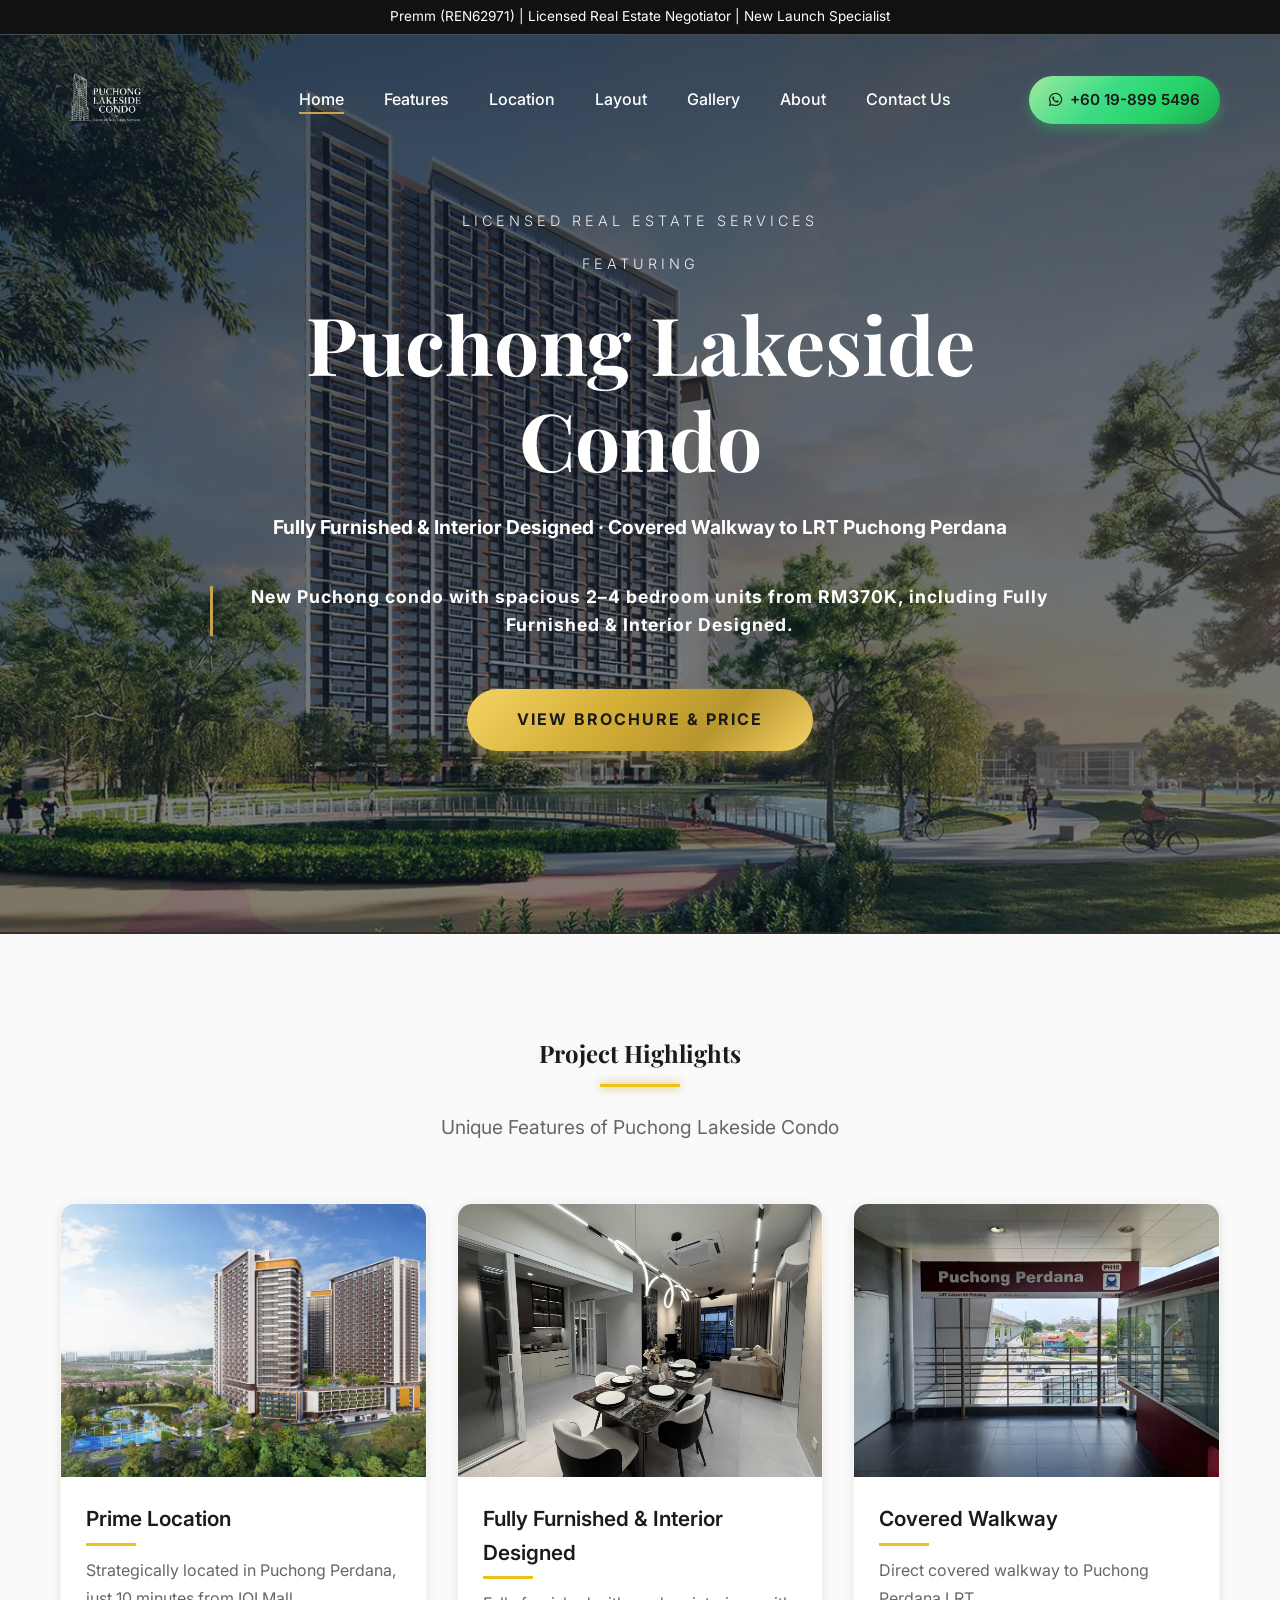
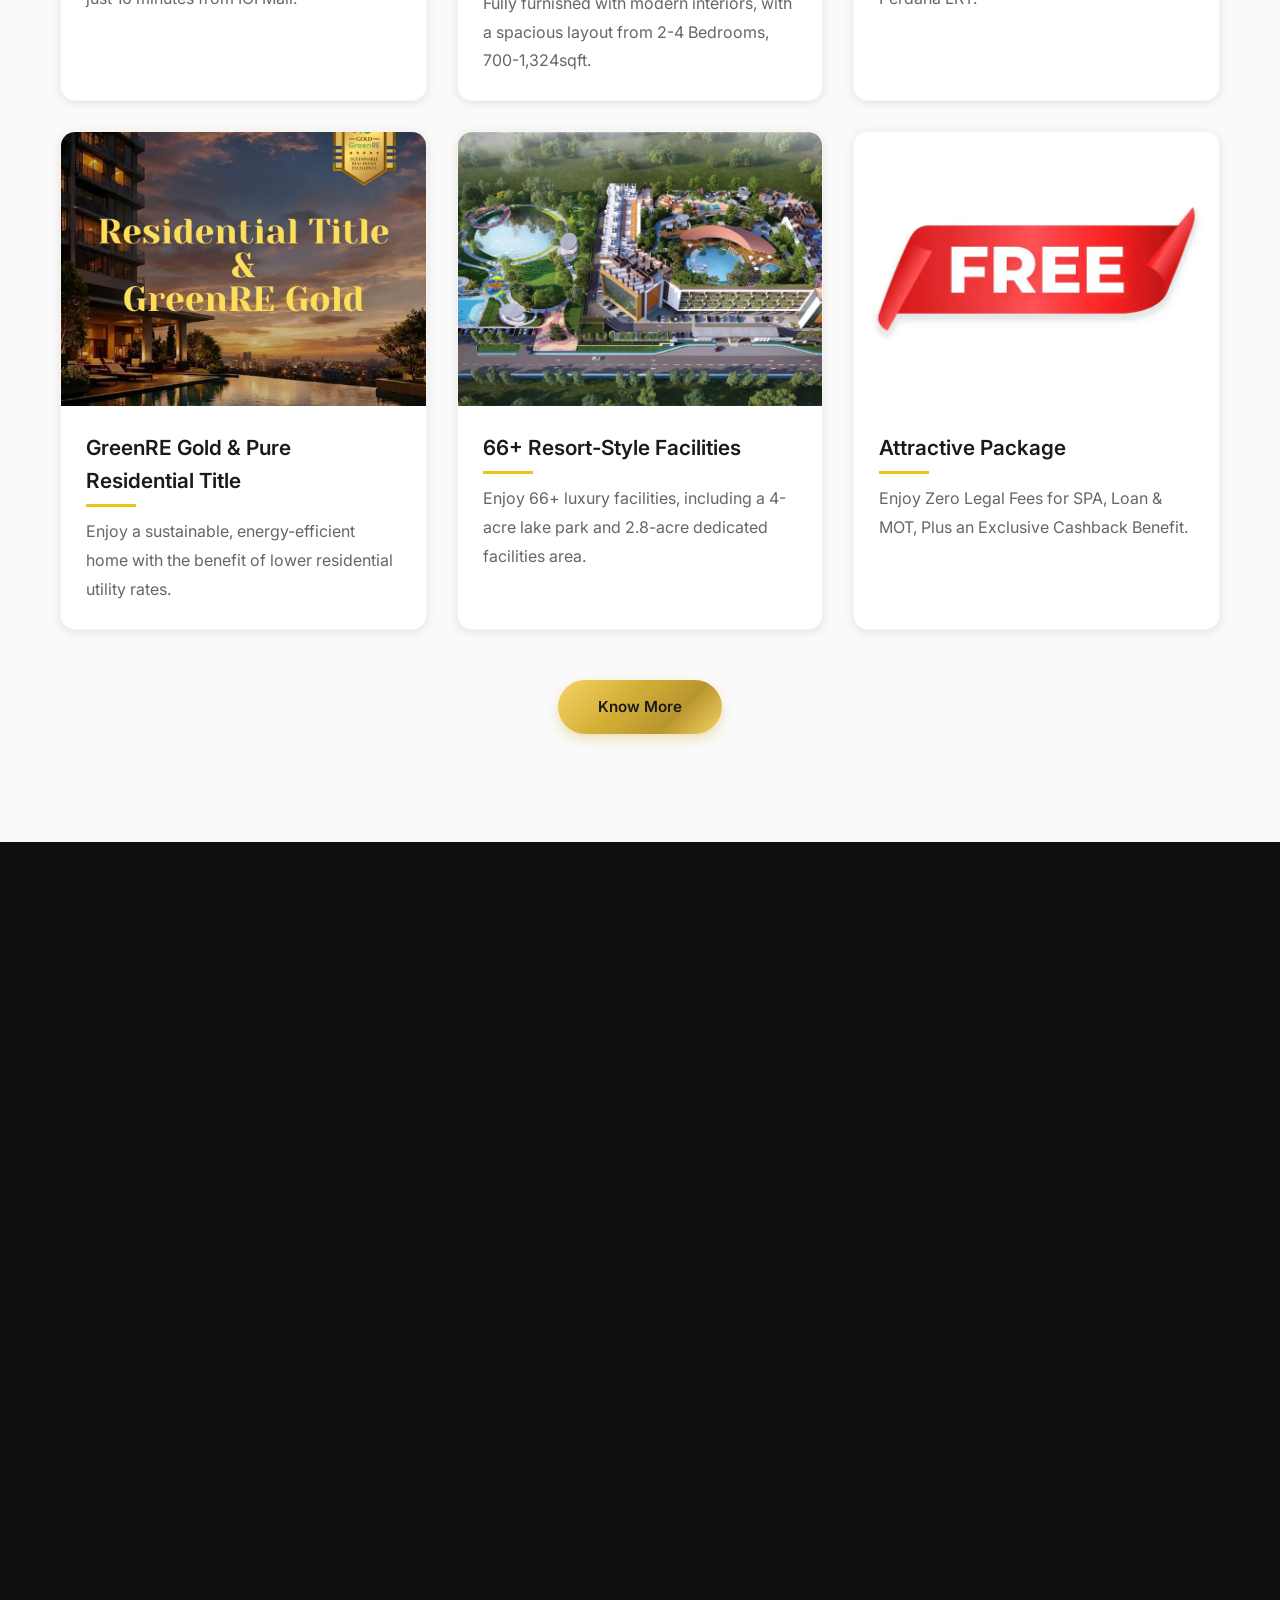
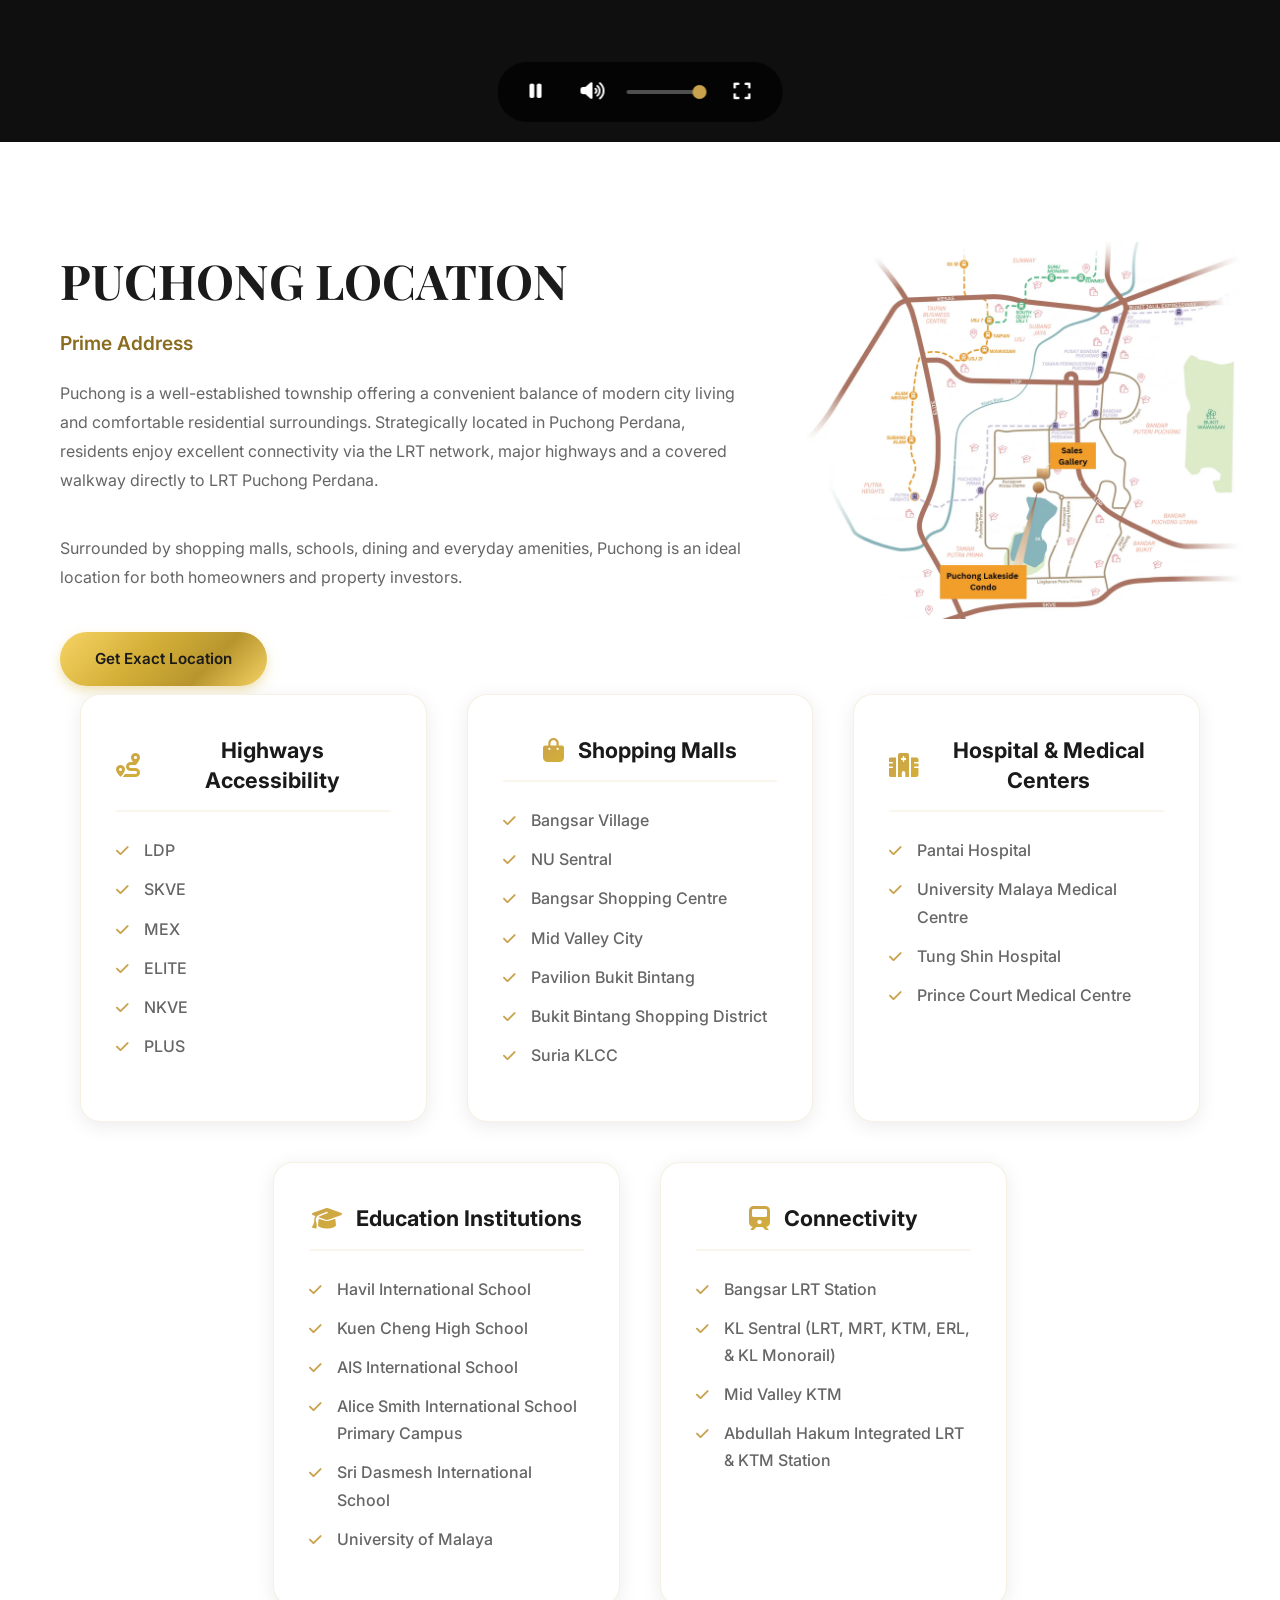
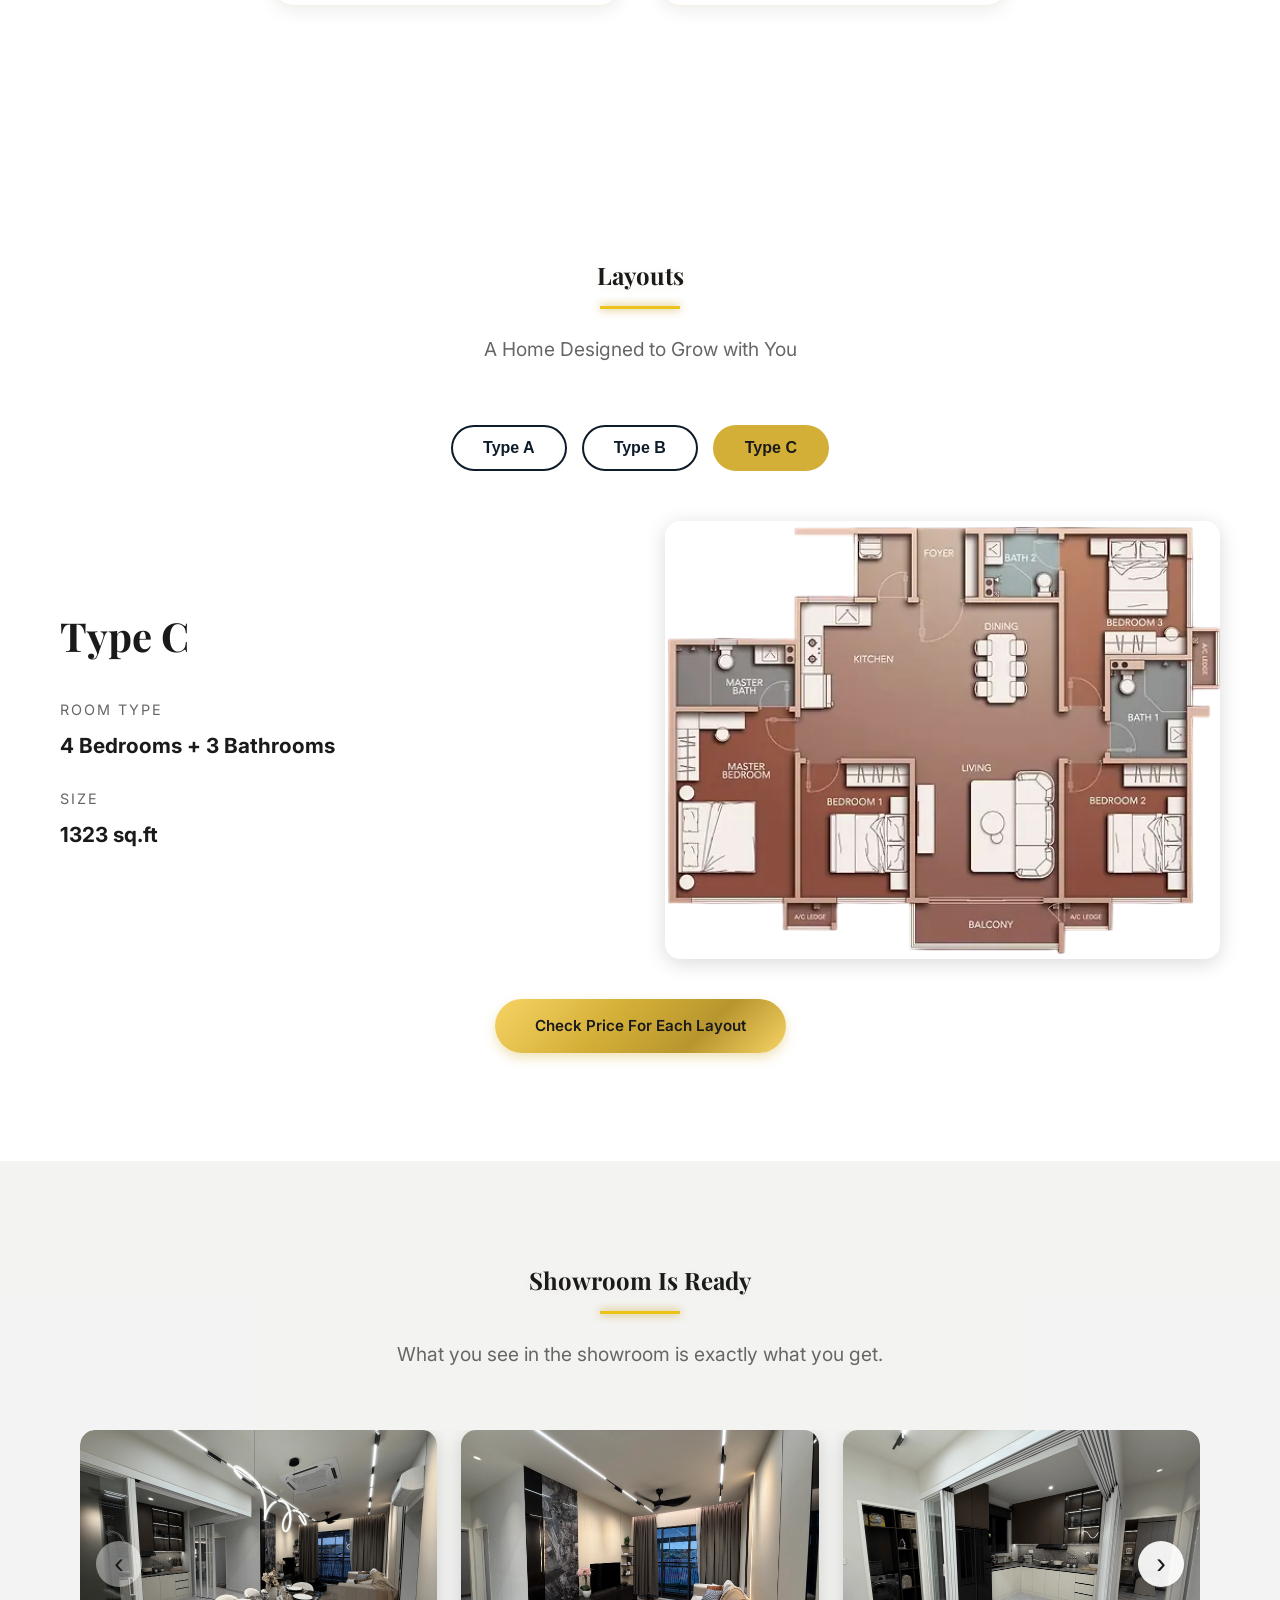
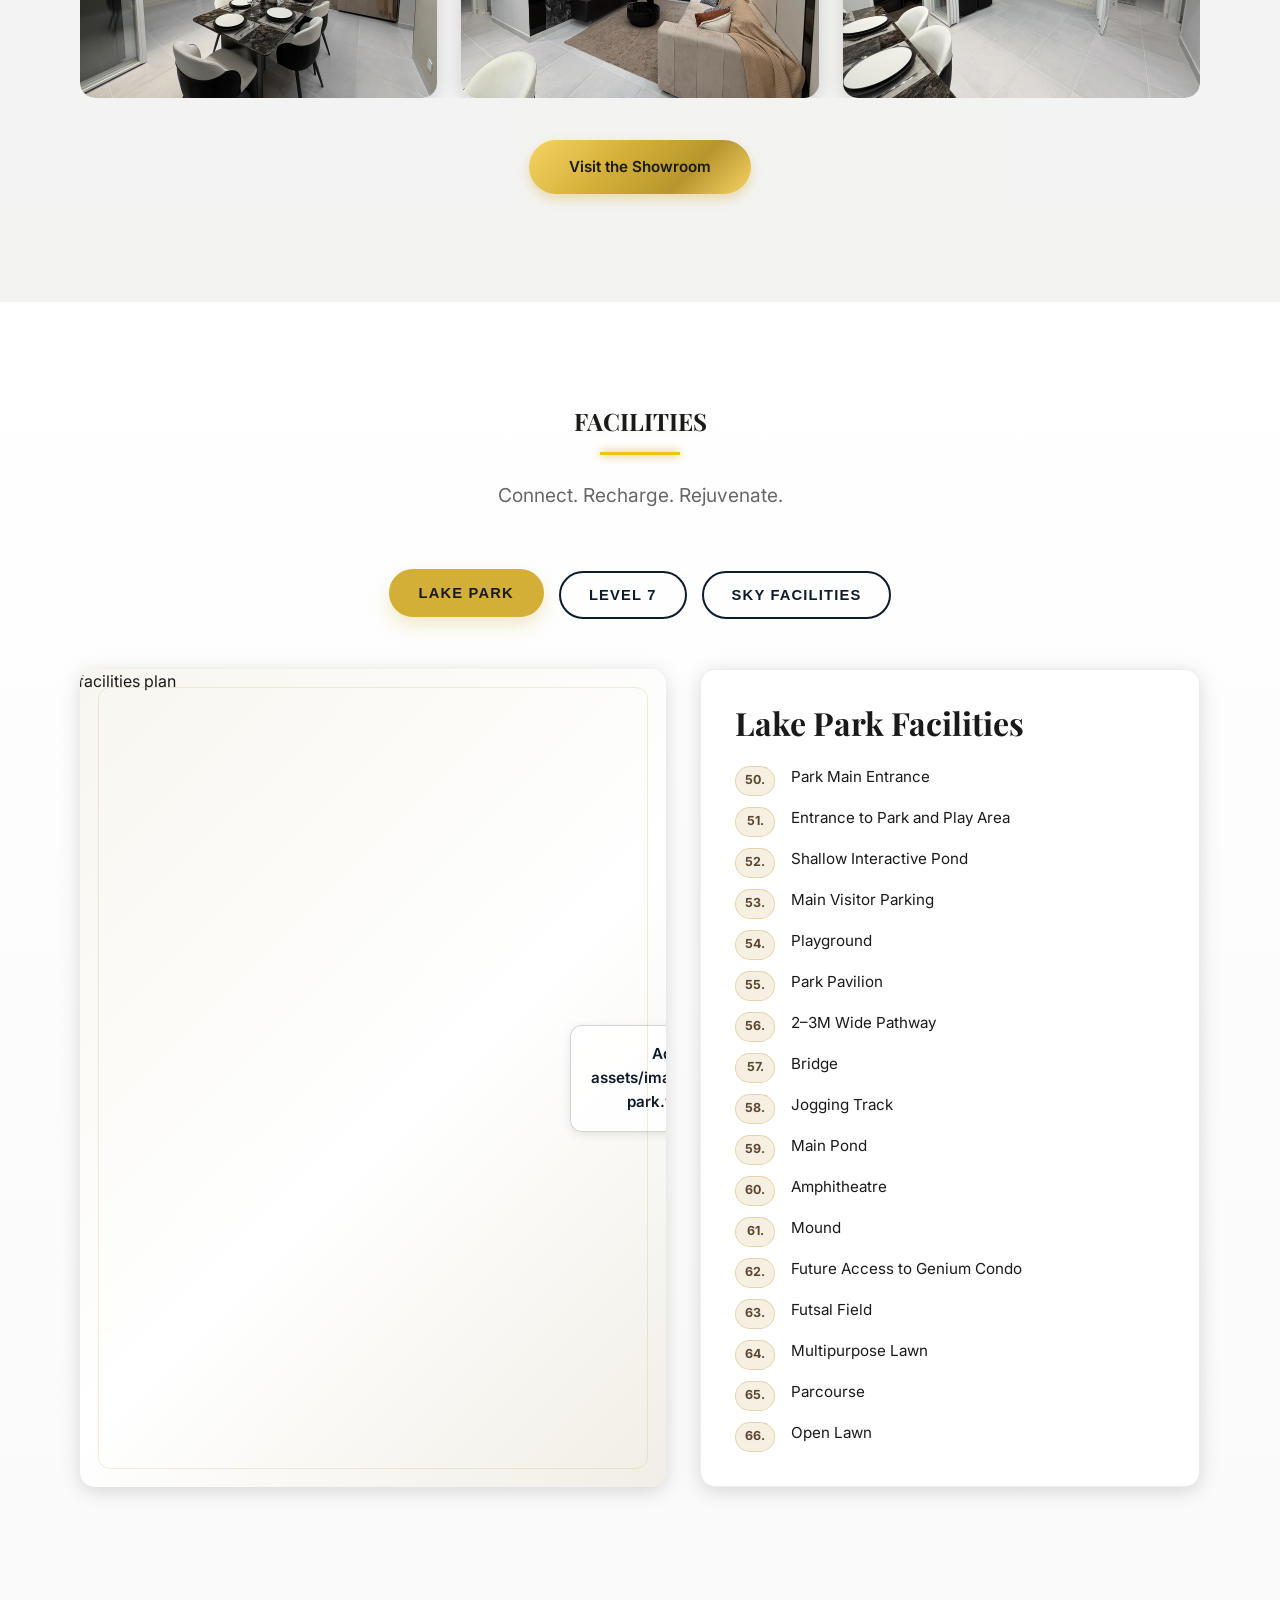
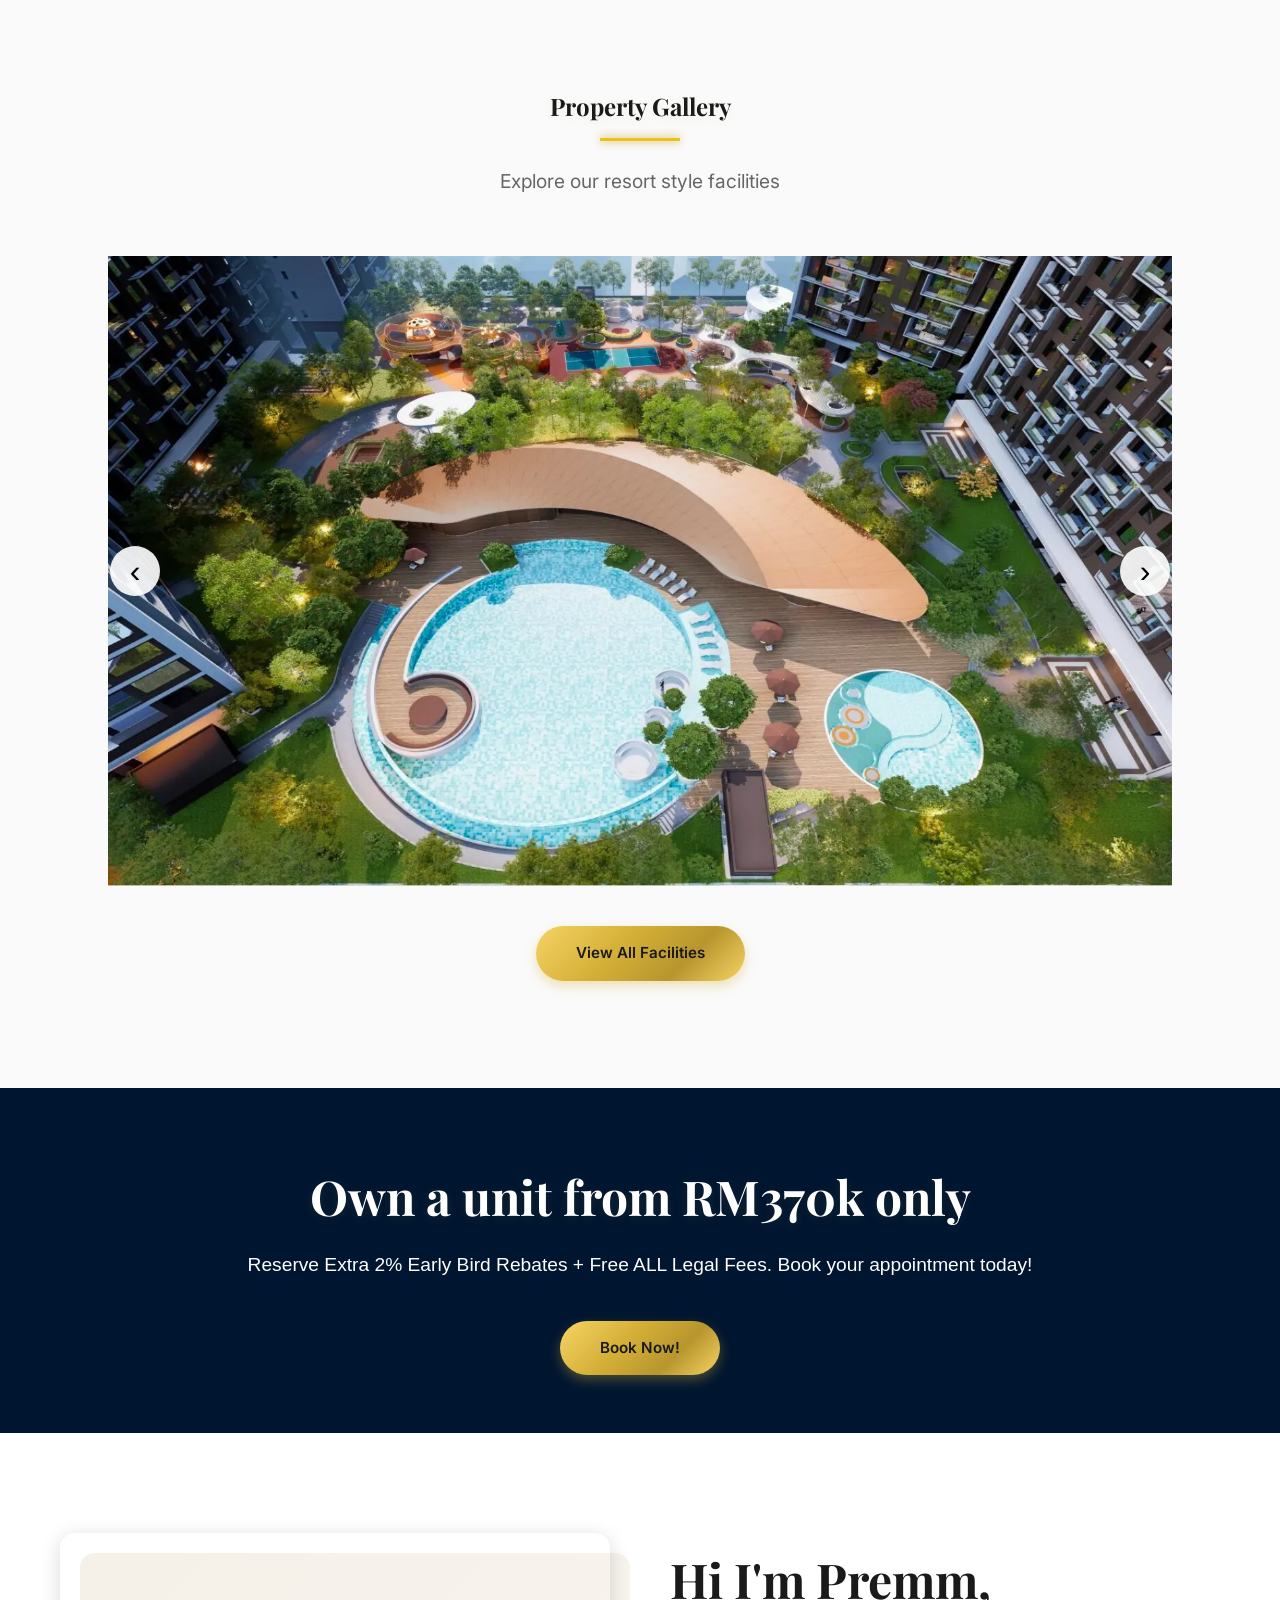
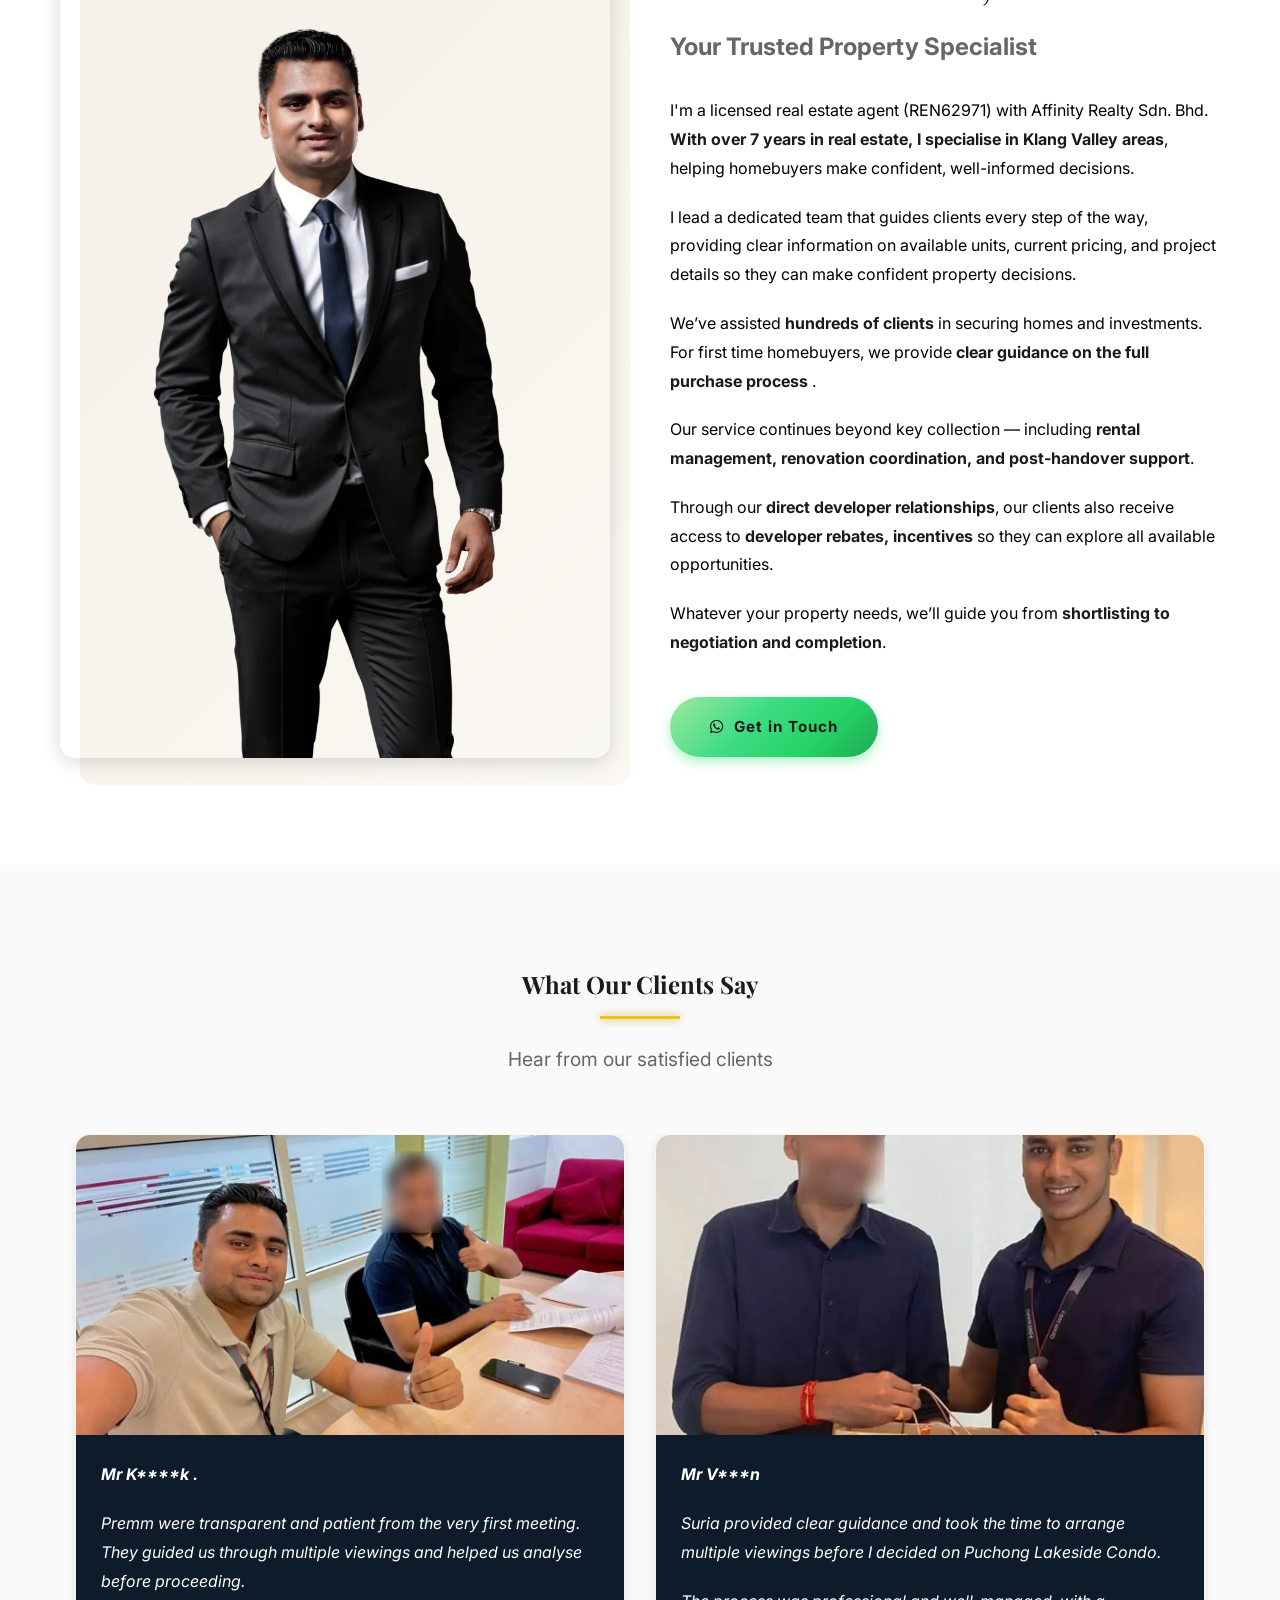
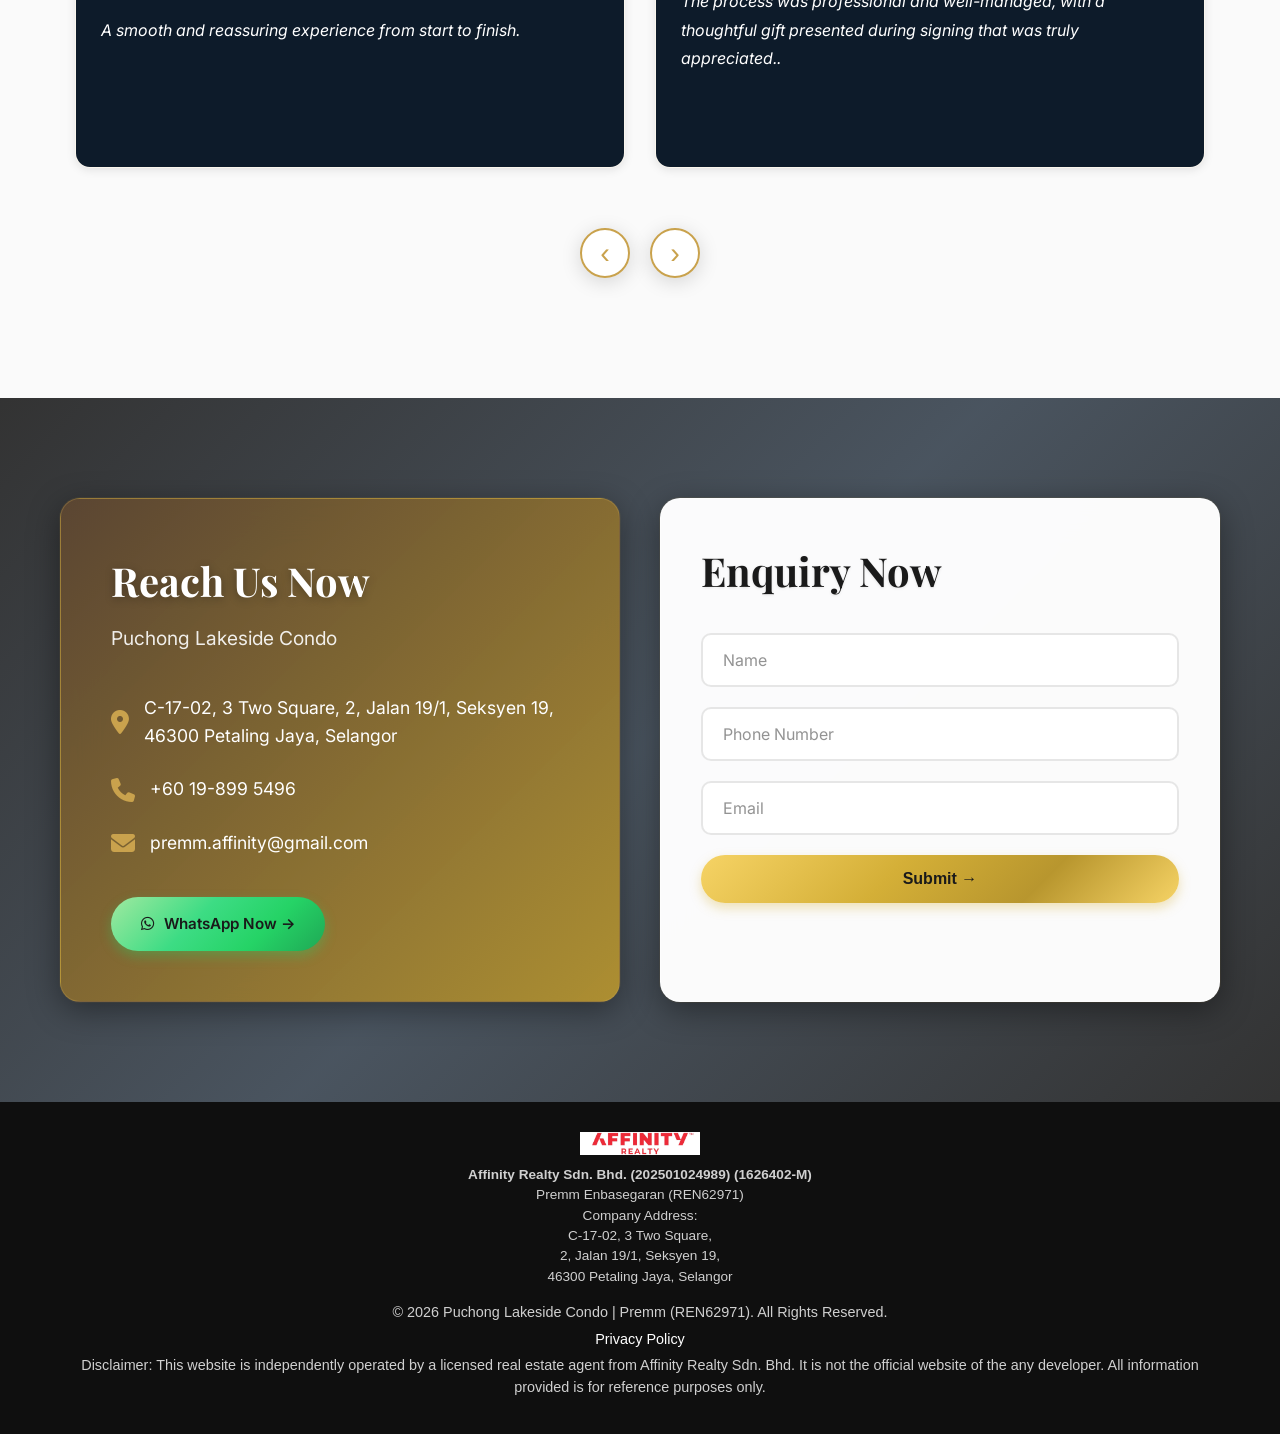
==== commit 3a71185e: "XM Website first push" ====
--- a/index.html
+++ b/index.html
@@ -4,7 +4,7 @@
 <head>
 
     <!-- Google Tag Manager (FIRST) -->
-    <script>
+    <script async="" src="https://www.googletagmanager.com/gtm.js?id=GTM-TQVPGHFH"></script><script>
         (function (w, d, s, l, i) {
             w[l] = w[l] || []; w[l].push({
                 'gtm.start': new Date().getTime(), event: 'gtm.js'
@@ -21,38 +21,34 @@
     <!-- Basic SEO -->
     <meta charset="UTF-8">
     <meta name="viewport" content="width=device-width, initial-scale=1.0">
-    <meta name="description"
-        content="The Hills @ Bangsar - Luxury residences in Bangsar. Units from 917-1,478 sqft, prices from RM870K. Prime location with excellent connectivity.">
-
-    <title>The Hills @ Bangsar | Luxury Residences in Bangsar</title>
+    <meta name="description" content="">
+
+    <title>Puchong Lakeside Condo | Fully Furnished Luxury Condo</title>
 
     <!-- ✅ Favicon (FULL SET) -->
-    <link rel="icon" href="assets/images/favicon.png">
-    <link rel="icon" type="image/png" sizes="32x32" href="assets/images/favicon.png">
-    <link rel="icon" type="image/png" sizes="16x16" href="assets/images/favicon.png">
-    <link rel="apple-touch-icon" sizes="180x180" href="assets/images/favicon.png">
+    <link rel="icon" href="assets/images/logo.webp" type="image/webp">
+    <link rel="icon" type="image/png" sizes="32x32" href="assets/images/logo.webp">
+    <link rel="icon" type="image/png" sizes="16x16" href="assets/images/logo.webp">
+    <link rel="apple-touch-icon" sizes="180x180" href="assets/images/logo.webp">
 
     <!-- ✅ Social Sharing (VERY IMPORTANT for ads/WhatsApp) -->
-    <meta property="og:title" content="The Hills @ Bangsar | Luxury Residences">
-    <meta property="og:description" content="Luxury condo in Bangsar from RM870K. Prime location near LRT.">
+    <meta property="og:title" content="Puchong Lakeside Condo | Fully Furnished Luxury Condo">
+    <meta property="og:description" content="Luxury condo in Puchong from RM870K. Prime location near LRT.">
     <meta property="og:image" content="https://yourdomain.com/assets/images/hero.webp">
     <meta property="og:type" content="website">
 
     <!-- Preconnect -->
     <link rel="preconnect" href="https://fonts.googleapis.com">
-    <link rel="preconnect" href="https://fonts.gstatic.com" crossorigin>
+    <link rel="preconnect" href="https://fonts.gstatic.com" crossorigin="">
 
     <!-- Fonts (non-blocking) -->
-    <link rel="preload" as="style"
-        href="https://fonts.googleapis.com/css2?family=Playfair+Display:wght@400;600;700&family=Inter:wght@300;400;500;600;700&display=swap"
-        onload="this.onload=null;this.rel='stylesheet'">
+    <link rel="stylesheet" as="style" href="https://fonts.googleapis.com/css2?family=Playfair+Display:wght@400;600;700&amp;family=Inter:wght@300;400;500;600;700&amp;display=swap" onload="this.onload=null;this.rel='stylesheet'">
 
     <!-- CSS -->
-    <link rel="stylesheet" href="css/style.min.css">
+    <link rel="stylesheet" href="css/style.css">
 
     <!-- Font Awesome -->
-    <link rel="preload" href="https://cdnjs.cloudflare.com/ajax/libs/font-awesome/6.4.0/css/all.min.css" as="style"
-        onload="this.onload=null;this.rel='stylesheet'">
+    <link rel="stylesheet" href="https://cdnjs.cloudflare.com/ajax/libs/font-awesome/6.4.0/css/all.min.css" as="style" onload="this.onload=null;this.rel='stylesheet'">
 
     <!-- Fallback (NO JS) -->
     <noscript>
@@ -61,17 +57,17 @@
     </noscript>
 
     <!-- ✅ LCP BOOST (VERY IMPORTANT) -->
-    <link rel="preload" as="image" href="backgorund.webp" fetchpriority="high">
+    <link rel="preload" as="image" href="assets/background.webp" fetchpriority="high">
 
     <!-- Schema (you already had this – keep it) -->
     <script type="application/ld+json">
     {
       "@context": "https://schema.org",
       "@type": "Residence",
-      "name": "Bangsar Hill Park",
+      "name": "Puchong Lakeside Condo",
       "address": {
         "@type": "PostalAddress",
-        "addressLocality": "Bangsar",
+        "addressLocality": "Puchong",
         "addressRegion": "Kuala Lumpur",
         "addressCountry": "MY"
       }
@@ -88,34 +84,30 @@
     <div class="top-header">
         <div class="container">
             <div class="top-header-wrapper">
-                <span>Premm (REN62971) | Licensed Real Estate Negotiator | Bangsar New Launch Specialist</span>
+                <span>Premm (REN62971) | Licensed Real Estate Negotiator | New Launch Specialist</span>
             </div>
         </div>
     </div>
 
     <!-- Navigation -->
-    <nav class="navbar" id="navbar">
+    <nav class="navbar scrolled" id="navbar">
         <div class="container">
             <div class="nav-wrapper">
                 <div class="logo">
                     <a href="#home">
-                        <img src="assets/images/whitelogo.webp" alt="Bangsar-Hill-Park Logo" class="logo-img"
-                            width="180" height="160">
+                        <img src="assets/images/logo.webp" alt="Puchong Lakeside Condo Logo" class="logo-img" width="180" height="160">
                     </a>
                 </div>
                 <ul class="nav-menu" id="navMenu">
                     <li><a href="#home" class="nav-link">Home</a></li>
                     <li><a href="#features" class="nav-link">Features</a></li>
-                    <li><a href="#location" class="nav-link">Location</a></li>
+                    <li><a href="#location" class="nav-link active">Location</a></li>
                     <li><a href="#layout" class="nav-link">Layout</a></li>
                     <li><a href="#gallery" class="nav-link">Gallery</a></li>
                     <li><a href="#about" class="nav-link">About</a></li>
-                    <li><a href="#explore" class="nav-link">Properties</a></li>
                     <li><a href="#contact" class="nav-link">Contact Us</a></li>
                 </ul>
-                <a href="https://wa.link/bkwyd5" class="whatsapp-nav-btn" data-whatsapp-type="Chat_on_WhatsApp"
-                    data-whatsapp-message="Hi Premm, I would like to get the e-brochure for The Hills @ Bangsar. Thank you."
-                    target="_blank" aria-label="Chat on WhatsApp">
+                <a href="https://wa.link/bkwyd5" class="whatsapp-nav-btn" data-whatsapp-type="Chat_on_WhatsApp" data-whatsapp-message="Hi Premm, I would like to get the e-brochure for Puchong Lakeside Condo. Thank you." target="_blank" aria-label="Chat on WhatsApp">
                     <i class="fab fa-whatsapp"></i>
                     <span>+60 19-899 5496</span>
                 </a>
@@ -131,149 +123,105 @@
     <section id="home" class="hero">
         <div class="hero-overlay"></div>
         <div class="hero-content">
-            <p class="hero-tagline">Licensed Bangsar Real Estate Services</p>
+            <p class="hero-tagline">Licensed Real Estate Services</p>
             <p class="hero-tagline">Featuring</p>
-            <h1>The Hills @ Bangsar</h1>
-            <h2 class="hero-subheadline"><strong>Bangsar New Launch Condo · 400m to Bangsar LRT</strong></h2>
+            <h1>Puchong Lakeside Condo</h1>
+            <h2 class="hero-subheadline"><strong> Fully Furnished &amp; Interior Designed · Covered Walkway to LRT Puchong Perdana</strong></h2>
             <div class="hero-info">
                 <p class="info-line">
-                    <span class="gold-accent"></span><strong></strong>New Bangsar condo with spacious 2–4 bedroom units
-                    from RM850K, including premium furnishings.</strong>
+                    <span class="gold-accent"></span><strong></strong>New Puchong condo with spacious 2–4 bedroom units
+                    from RM370K, including Fully Furnished &amp; Interior Designed.
                 </p>
             </div>
-            <a href="https://wa.link/wic79j" class="btn-ebrochure" id="ebrochureBtn"
-                data-whatsapp-type="View_Brochure_&_Price"
-                data-whatsapp-message="Hi Premm, I would like to get the brochure and latest price for The Hills @ Bangsar. Thank you."
-                target="_blank">View Brochure & Price</a>
+            <a href="https://wa.link/wic79j" class="btn-ebrochure" id="ebrochureBtn" data-whatsapp-type="View_Brochure_&amp;_Price" data-whatsapp-message="Hi Premm, I would like to get the brochure and latest price for Puchong Lakeside Condo. Thank you." target="_blank">View Brochure &amp; Price</a>
         </div>
     </section>
     <!-- SECTION 2: FEATURES + VIDEO -->
     <section id="features" class="features section">
         <div class="container">
-            <div class="section-header">
+            <div class="section-header visible">
                 <h2>Project Highlights</h2>
-                <p class="section-subtitle">Unique Features of Bangsar Hill Residence</p>
+                <p class="section-subtitle">Unique Features of Puchong Lakeside Condo</p>
             </div>
             <div class="features-grid">
                 <div class="feature-card">
                     <div class="feature-image">
-                        <img src="assets/images/Bangsar Hill Park Location Map.webp"
-                            alt="Bangsar Hill Park Location Map" loading="lazy" width="800" height="412">
+                        <img src="assets/images/location.webp" alt="Puchong Lakeside Condo Location Map" loading="lazy" width="800" height="412">
                     </div>
                     <div class="feature-content">
                         <h3 class="feature-title">Prime Location</h3>
-                        <p>Strategically located at Jalan Marof, Bangsar with strong investment potential.</p>
+                        <p>Strategically located in Puchong Perdana, just 10 minutes from IOI Mall.</p>
                     </div>
                 </div>
                 <div class="feature-card">
                     <div class="feature-image">
-                        <img src="assets/images/Lrt.webp" alt="400m to LRT Bangsar" loading="lazy" width="650"
-                            height="433">
+                        <img src="assets/images/Fully Furnished.webp" alt="Fully Furnished Units" loading="lazy" width="900" height="675">
                     </div>
                     <div class="feature-content">
-                        <h3 class="feature-title">TOD Project</h3>
-                        <p>400m walking distance to LRT Bangsar with 1 station to Mid Valley and KL Sentral.</p>
+                        <h3 class="feature-title">Fully Furnished &amp; Interior Designed</h3>
+                        <p>Fully furnished with modern interiors, with a spacious layout from 2-4 Bedrooms, 700-1,324sqft.</p>
                     </div>
                 </div>
                 <div class="feature-card">
                     <div class="feature-image">
-                        <img src="assets/images/spacious_layout.webp" alt="Spacious layout design" loading="lazy"
-                            width="900" height="675">
+                        <img src="assets/images/puchong_perdana_3.webp" alt="LRT Puchong" loading="lazy" width="650" height="433">
                     </div>
                     <div class="feature-content">
-                        <h3 class="feature-title">Spacious Layout</h3>
-                        <p>Spacious Layout Options from 2-4 Bedrooms, 800-1,500sqft</p>
-                    </div>
-                </div>
+                        <h3 class="feature-title">Covered Walkway</h3>
+                        <p>Direct covered walkway to Puchong Perdana LRT.</p>
+                    </div>
+                </div>
+                
                 <div class="feature-card">
                     <div class="feature-image">
-                        <img src="assets/images/sunsoriadeveloeper.webp" alt="Bangsar-Hill-Park Developer"
-                            loading="lazy" width="800" height="537">
+                        <img src="assets/images/RESIDENTIAL TITTLE &amp; GreenRE Gold.webp" alt="Pure Residential Title" loading="lazy" width="700" height="700">
                     </div>
                     <div class="feature-content">
-                        <h3 class="feature-title">Award-Winning Developer Team</h3>
-                        <p>Developed by an award-winning developer for premium quality.</p>
+                        <h3 class="feature-title">GreenRE Gold &amp; Pure Residential Title</h3>
+                        <p>Enjoy a sustainable, energy-efficient home with the benefit of lower residential utility rates.</p>
                     </div>
                 </div>
                 <div class="feature-card">
                     <div class="feature-image">
-                        <img src="assets/images/PURE RESISENTIAL TITTLE.webp" alt="Below Market Price" loading="lazy"
-                            width="700" height="700">
+                        <img src="assets/images/facilities.webp" alt="Resort-Style Facilities" loading="lazy" width="580" height="362">
                     </div>
                     <div class="feature-content">
-                        <h3 class="feature-title">From RM880 psf & Residential Title</h3>
-                        <p>Enjoy the privilege of Residential Title from RM880 psf, where luxury meets long-term value.
-                        </p>
+                        <h3 class="feature-title">66+ Resort-Style Facilities</h3>
+                        <p>Enjoy 66+ luxury facilities, including a 4-acre lake park and 2.8-acre dedicated facilities area.</p>
                     </div>
                 </div>
                 <div class="feature-card">
                     <div class="feature-image">
-                        <img src="assets/images/Furnishing.webp" alt="Premium Furnishing" loading="lazy" width="900"
-                            height="675">
+                        <img src="assets/images/FREE.webp" alt="Attractive Package" loading="lazy" width="889" height="500">
                     </div>
                     <div class="feature-content">
-                        <h3 class="feature-title">Premium Furnishings</h3>
-                        <p>Enjoy up to 60% premium branded furnishings including bathtub</p>
-                    </div>
-                </div>
-                <div class="feature-card">
-                    <div class="feature-image">
-                        <img src="assets/images/facilities.webp" alt="Resort-Style Facilities" loading="lazy"
-                            width="580" height="362">
-                    </div>
-                    <div class="feature-content">
-                        <h3 class="feature-title">60+ Resort-Style Facilities</h3>
-                        <p>Experience over 60+ luxury facilities including pools, gyms, saunas and many more.</p>
-                    </div>
-                </div>
-                <div class="feature-card">
-                    <div class="feature-image">
-                        <img src="assets/images/MIDVALLEY-MEGAMALL.webp" alt="Mid Valley Megamall" loading="lazy"
-                            width="889" height="500">
-                    </div>
-                    <div class="feature-content">
-                        <h3 class="feature-title">Excellent Highway & City Connectivity</h3>
-                        <p>Direct access to NPE, Federal, SPRINT & Kerinchi Link — minutes to Mid Valley, KL Sentral &
-                            Bangsar Village</p>
-                    </div>
-                </div>
-                <div class="feature-card">
-                    <div class="feature-image">
-                        <img src="assets/images/petfriendly (1).webp" alt="Pet Friendly" loading="lazy" width="700"
-                            height="525">
-                    </div>
-                    <div class="feature-content">
-                        <h3 class="feature-title">Pet Friendly</h3>
-                        <p>Enjoy pet-friendly zones, making city living more enjoyable for you and your furry
-                            companions.</p>
+                        <h3 class="feature-title">Attractive Package</h3>
+                        <p>Enjoy Zero Legal Fees for SPA, Loan &amp; MOT, Plus an Exclusive Cashback Benefit.</p>
                     </div>
                 </div>
             </div>
             <div class="features-cta">
-                <a href="https://wa.link/3gj9mf" class="btn-brochure" data-whatsapp-type="know_more"
-                    data-whatsapp-message="Hi Premm, I would like to get more information on The Hills @ Bangsar. Thank you."
-                    target="_blank">Know More</a>
+                <a href="https://wa.link/3gj9mf" class="btn-brochure" data-whatsapp-type="know_more" data-whatsapp-message="Hi Premm, I would like to get more information on Puchong Lakeside Condo. Thank you." target="_blank">Know More</a>
             </div>
         </div>
     </section>
     <!-- Video Section -->
     <section class="video-section section">
         <div class="video-container">
-            <video id="propertyVideo" class="property-video" muted loop playsinline preload="none">
-                <source src="https://bangsar-property.com/wp-content/uploads/2025/08/0821-1.mov" type="video/mp4">
+            <video id="propertyVideo" class="property-video" muted="" loop="" playsinline="" preload="none">
+                <source src="assets/images/XM video.mp4" type="video/mp4">
             </video>
             <div class="video-controls">
                 <button class="video-control-btn" id="videoPlayPause" aria-label="Play/Pause">
-                    <i class="fas fa-play" id="playIcon"></i>
-                    <i class="fas fa-pause" id="pauseIcon" style="display: none;"></i>
+                    <i class="fas fa-play" id="playIcon" style="display: none;"></i>
+                    <i class="fas fa-pause" id="pauseIcon" style="display: inline;"></i>
                 </button>
                 <div class="video-volume-control">
                     <button class="video-control-btn" id="videoMute" aria-label="Mute/Unmute">
                         <i class="fas fa-volume-up" id="volumeIcon"></i>
                         <i class="fas fa-volume-mute" id="muteIcon" style="display: none;"></i>
                     </button>
-                    <input type="range" id="videoVolume" class="volume-slider" min="0" max="100" value="100"
-                        aria-label="Volume">
+                    <input type="range" id="videoVolume" class="volume-slider" min="0" max="100" value="100" aria-label="Volume">
                 </div>
                 <button class="video-control-btn" id="videoFullscreen" aria-label="Fullscreen">
                     <i class="fas fa-expand"></i>
@@ -285,26 +233,16 @@
     <section id="location" class="location section">
         <div class="container">
             <div class="location-content">
-                <div class="location-left">
-                    <h2>BANGSAR LOCATION</h2>
+                <div class="location-left fade-in visible">
+                    <h2>PUCHONG LOCATION</h2>
                     <p class="location-subtitle">Prime Address</p>
-                    <p class="location-description">Bangsar is one of Kuala Lumpur’s most sought-after residential
-                        areas,offering the perfect balance of vibrant city living and peaceful
-                        neighbourhood surroundings. Located in the heart of Bangsar, residents
-                        enjoy excellent connectivity to KL Sentral, Mid Valley and Kuala Lumpur
-                        city centre via major highways and the nearby Bangsar LRT station.</p>
-                    <p class="location-description">
-                        Surrounded by shopping malls, international schools, hospitals and
-                        lifestyle amenities, Bangsar continues to be a highly desirable location
-                        for both homeowners and property investors.</p>
-
-                    <a href="https://wa.link/loaghr" class="btn-location" data-whatsapp-type="Get_Exact_Location"
-                        data-whatsapp-message="Hi Premm, I would like to get the location for The Hills @ Bangsar. Thank you."
-                        target="_blank">Get Exact Location</a>
+                    <p class="location-description">Puchong is a well-established township offering a convenient balance of modern city living and comfortable residential surroundings. Strategically located in Puchong Perdana, residents enjoy excellent connectivity via the LRT network, major highways and a covered walkway directly to LRT Puchong Perdana.</p>
+                    <p class="location-description">Surrounded by shopping malls, schools, dining and everyday amenities, Puchong is an ideal location for both homeowners and property investors.</p>
+
+                    <a href="https://wa.link/loaghr" class="btn-location" data-whatsapp-type="Get_Exact_Location" data-whatsapp-message="Hi Premm, I would like to get the location for Puchong Lakeside Condo. Thank you." target="_blank">Get Exact Location</a>
                 </div>
                 <div class="location-right">
-                    <img src="assets/images/Bangsar Hill Park Map.webp" alt="Bangsar location aerial view"
-                        loading="lazy" width="1389" height="1368">
+                    <img src="assets/images/XM Location.webp" alt="Puchong location aerial view" loading="lazy" width="1389" height="1368">
                 </div>
             </div>
             <div class="info-blocks">
@@ -314,11 +252,12 @@
                         <span>Highways Accessibility</span>
                     </h3>
                     <ul>
-                        <li>SPRINT Highway</li>
-                        <li>NPE Highway</li>
-                        <li>Kerinchi Link</li>
-                        <li>New Klang Valley Expressway (NKVE)</li>
-                        <li>Federal Highway</li>
+                        <li>LDP </li>
+                        <li>SKVE</li>
+                        <li>MEX</li>
+                        <li>ELITE</li>
+                        <li>NKVE</li>
+                        <li>PLUS</li>
                     </ul>
                 </div>
                 <div class="info-category">
@@ -339,7 +278,7 @@
                 <div class="info-category">
                     <h3>
                         <i class="fas fa-hospital"></i>
-                        <span>Hospital & Medical Centers</span>
+                        <span>Hospital &amp; Medical Centers</span>
                     </h3>
                     <ul>
                         <li>Pantai Hospital</li>
@@ -369,112 +308,268 @@
                     </h3>
                     <ul>
                         <li>Bangsar LRT Station</li>
-                        <li>KL Sentral (LRT, MRT, KTM, ERL, & KL Monorail)</li>
+                        <li>KL Sentral (LRT, MRT, KTM, ERL, &amp; KL Monorail)</li>
                         <li>Mid Valley KTM</li>
-                        <li>Abdullah Hakum Integrated LRT & KTM Station</li>
+                        <li>Abdullah Hakum Integrated LRT &amp; KTM Station</li>
                     </ul>
                 </div>
             </div>
         </div>
     </section>
-    <!-- LRT Connectivity Section -->
-    <section class="lrt-section section">
-        <div class="container">
-            <div class="section-header">
-                <h2>LRT</h2>
-                <p class="section-subtitle">Seamless Connectivity, Ultimate Convenience</p>
-            </div>
-            <div class="lrt-cards">
-                <div class="lrt-card">
-                    <div class="lrt-image">
-                        <img src="assets/images/KL_Sentral.webp" alt="1 station to KL Sentral" loading="lazy"
-                            width="1200" height="900">
-                    </div>
-                    <p class="lrt-text">1 Station to KL Sentral</p>
-                </div>
-                <div class="lrt-card">
-                    <div class="lrt-image">
-                        <img src="assets/images/MIDVALLEY-MEGAMALL.webp" alt="1 station to Mid Valley" loading="lazy"
-                            width="889" height="500">
-                    </div>
-                    <p class="lrt-text"> 1 Station to Mid Valley</p>
-                </div>
-                <div class="lrt-card">
-                    <div class="lrt-image">
-                        <img src="assets/images/klcc.webp" alt="1 station to KLCC" loading="lazy" width="800"
-                            height="1200">
-                    </div>
-                    <p class="lrt-text">6 Station to KLCC</p>
-                </div>
-                <div class="lrt-card">
-                    <div class="lrt-image">
-                        <img src="assets/images/KLIA.webp" alt="35 minutes to KLIA" loading="lazy" width="970"
-                            height="600">
-                    </div>
-                    <p class="lrt-text">35 minutes to KLIA</p>
-                </div>
-            </div>
-            <div class="lrt-cta">
-                <a href="https://wa.link/3gj9mf" class="btn-connectivity" data-whatsapp-type="know_more"
-                    data-whatsapp-message="Hi Premm, I would like to get more information on The Hills @ Bangsar. Thank you."
-                    target="_blank">Know More</a>
-            </div>
-        </div>
-    </section>
+
 
     <!-- SECTION 4: FLOOR PLAN SELECTOR -->
     <section id="layout" class="layout-section section">
         <div class="container">
-            <div class="section-header">
+            <div class="section-header visible">
                 <h2>Layouts</h2>
                 <p class="section-subtitle">A Home Designed to Grow with You</p>
             </div>
             <div class="layout-tabs">
-                <button class="layout-tab active" data-layout="2a">Type 2A</button>
-                <button class="layout-tab" data-layout="2a1">Type 2A1</button>
-                <button class="layout-tab" data-layout="2b1">Type 2B1</button>
-                <button class="layout-tab" data-layout="3a">Type 3A</button>
-                <button class="layout-tab" data-layout="3b">Type 3B</button>
-                <button class="layout-tab" data-layout="3c">Type 3C</button>
-                <button class="layout-tab" data-layout="1a">Type 1A</button>
+                <button class="layout-tab" data-layout="a">Type A</button>
+                <button class="layout-tab" data-layout="b">Type B</button>
+                <button class="layout-tab active" data-layout="c">Type C</button>
             </div>
 
             <div class="layout-details">
                 <div class="layout-info">
-                    <h3 id="layoutTitle">Type 2A</h3>
+                    <h3 id="layoutTitle">Type C</h3>
                     <div class="layout-spec">
                         <p class="spec-label">ROOM TYPE</p>
-                        <p class="spec-value" id="layoutRoom">3 Bedrooms + 2 Bathrooms</p>
+                        <p class="spec-value" id="layoutRoom">4 Bedrooms + 3 Bathrooms</p>
                     </div>
                     <div class="layout-spec">
                         <p class="spec-label">SIZE</p>
-                        <p class="spec-value" id="layoutSize">978 sq.ft</p>
+                        <p class="spec-value" id="layoutSize">1323 sq.ft</p>
                     </div>
                 </div>
                 <div class="layout-image-container">
-                    <img id="layoutImage" src="assets/images/typea.avif" alt="Type 2A floor plan" loading="lazy"
-                        width="506" height="493">
+                    <img id="layoutImage" src="assets/images/Type C.webp" alt="Type C floor plan" loading="lazy" width="506" height="493" style="opacity: 1;">
                 </div>
             </div>
 
             <div class="layout-cta">
-                <a href="https://wa.link/rnjfzg" class="btn-site-visit" data-whatsapp-type="Check_Price_For_Each_Layout"
-                    data-whatsapp-message="Hi Premm, can you let me know the price of each unit for The Hills @ Bangsar. Thanks."
-                    target="_blank">Check Price For Each Layout</a>
-            </div>
-        </div>
-    </section>
-
-    <section class="lrt-section1 section" id="promotion">
-        <div class="container">
-            <div class="section-header1">
-                <h2>Showunit Available Now! - </h2>
-                <h3>Book your appointment today to explore developer rebates and packages now.</h3>
-            </div>
-            <div class="lrt-cta">
-                <a href="https://wa.link/z2d3oc" class="btn-connectivity" data-whatsapp-type="Book_Now"
-                    data-whatsapp-message="Hi Premm, I'm interested in the promotion for The Hills @ Bangsar. Thank you."
-                    target="_blank">Book Now!</a>
+                <a href="https://wa.link/rnjfzg" class="btn-site-visit" data-whatsapp-type="Check_Price_For_Each_Layout" data-whatsapp-message="Hi Premm, can you let me know the price of each unit for Puchong Lakeside Condo. Thanks." target="_blank">Check Price For Each Layout</a>
+            </div>
+        </div>
+    </section>
+   <!-- SECTION 5: SHOWROOM -->
+    <section id="showroom" class="showroom section">
+        <div class="container">
+            <div class="section-header visible">
+                <h2>Showroom Is Ready</h2>
+                <p class="section-subtitle">What you see in the showroom is exactly what you get.</p>
+            </div>
+
+            <div class="showroom-carousel" aria-label="Showroom photo carousel">
+                <div class="showroom-track" id="showroomTrack" style="transition: none; transform: translateX(-1083px);">
+                    <div class="showroom-slide">
+                        <img src="assets/images/Fully Furnished.webp" alt="Showroom dining and living area" loading="lazy" width="5712" height="4284">
+                    </div>
+                    <div class="showroom-slide">
+                        <img src="assets/images/showroom2.webp" alt="Showroom dining and living area" loading="lazy" width="5712" height="4284">
+                    </div>
+                    <div class="showroom-slide">
+                        <img src="assets/images/showroom3.webp" alt="Showroom dining and living area" loading="lazy" width="5712" height="4284">
+                    </div>
+                    <div class="showroom-slide">
+                        <img src="assets/images/showroom5.webp" alt="Showroom kitchen and furnishing" loading="lazy" width="900" height="675">
+                    </div>
+                    <div class="showroom-slide">
+                        <img src="assets/images/showroom6.webp" alt="Showroom bedroom interior" loading="lazy" width="900" height="675">
+                    </div>
+                    <div class="showroom-slide">
+                        <img src="assets/images/showroom7.webp" alt="Showroom bedroom interior" loading="lazy" width="900" height="675">
+                    </div>
+                </div>
+                <button class="showroom-prev" id="showroomPrev" type="button" aria-label="Previous showroom photo">‹</button>
+                <button class="showroom-next" id="showroomNext" type="button" aria-label="Next showroom photo">›</button>
+            </div>
+
+            <div class="showroom-cta">
+                <a href="https://wa.link/z2d3oc" class="btn-showroom" data-whatsapp-type="Visit_Showroom" data-whatsapp-message="Hi Premm, I would like to visit the showroom for Puchong Lakeside Condo. Can I book an appointment? Thank you." target="_blank">Visit the Showroom</a>
+            </div>
+        </div>
+    </section>
+
+    <!-- SECTION 6: FACILITIES -->
+    <section id="facilities" class="facilities section">
+        <div class="container">
+            <div class="section-header visible">
+                <h2>FACILITIES</h2>
+                <p class="section-subtitle">Connect. Recharge. Rejuvenate.</p>
+            </div>
+
+            <div class="facility-tabs" role="tablist" aria-label="Facilities">
+                <button class="facility-tab active" id="facility-tab-lake-park" type="button" role="tab" aria-selected="true" aria-controls="facility-panel-lake-park" data-facility="lake-park" tabindex="0">LAKE
+                    PARK</button>
+                <button class="facility-tab" id="facility-tab-level-7" type="button" role="tab" aria-selected="false" aria-controls="facility-panel-level-7" data-facility="level-7" tabindex="-1">LEVEL 7</button>
+                <button class="facility-tab" id="facility-tab-sky" type="button" role="tab" aria-selected="false" aria-controls="facility-panel-sky" data-facility="sky" tabindex="-1">SKY FACILITIES</button>
+            </div>
+
+            <div class="facility-panels">
+                <div class="facility-panel active" id="facility-panel-lake-park" role="tabpanel" aria-labelledby="facility-tab-lake-park" data-facility-panel="lake-park">
+                    <div class="facility-media">
+                        <div class="facility-image" data-placeholder="Add assets/images/lake-park.webp">
+                            <img src="assets/images/lakefacilities.webp" alt="Lake Park facilities plan" loading="lazy" width="1200" height="800">
+                        </div>
+                    </div>
+                    <div class="facility-content">
+                        <h3>Lake Park Facilities</h3>
+                        <div class="facility-list" aria-label="Lake Park Facilities list">
+                            <div class="facility-item"><span class="facility-marker">50.</span><span>Park Main
+                                    Entrance</span></div>
+                            <div class="facility-item"><span class="facility-marker">51.</span><span>Entrance to Park
+                                    and Play Area</span></div>
+                            <div class="facility-item"><span class="facility-marker">52.</span><span>Shallow
+                                    Interactive Pond</span></div>
+                            <div class="facility-item"><span class="facility-marker">53.</span><span>Main Visitor
+                                    Parking</span></div>
+                            <div class="facility-item"><span class="facility-marker">54.</span><span>Playground</span>
+                            </div>
+                            <div class="facility-item"><span class="facility-marker">55.</span><span>Park
+                                    Pavilion</span></div>
+                            <div class="facility-item"><span class="facility-marker">56.</span><span>2–3M Wide
+                                    Pathway</span></div>
+                            <div class="facility-item"><span class="facility-marker">57.</span><span>Bridge</span>
+                            </div>
+                            <div class="facility-item"><span class="facility-marker">58.</span><span>Jogging
+                                    Track</span></div>
+                            <div class="facility-item"><span class="facility-marker">59.</span><span>Main Pond</span>
+                            </div>
+                            <div class="facility-item"><span class="facility-marker">60.</span><span>Amphitheatre</span>
+                            </div>
+                            <div class="facility-item"><span class="facility-marker">61.</span><span>Mound</span></div>
+                            <div class="facility-item"><span class="facility-marker">62.</span><span>Future Access to
+                                    Genium Condo</span></div>
+                            <div class="facility-item"><span class="facility-marker">63.</span><span>Futsal
+                                    Field</span></div>
+                            <div class="facility-item"><span class="facility-marker">64.</span><span>Multipurpose
+                                    Lawn</span></div>
+                            <div class="facility-item"><span class="facility-marker">65.</span><span>Parcourse</span>
+                            </div>
+                            <div class="facility-item"><span class="facility-marker">66.</span><span>Open Lawn</span>
+                            </div>
+                        </div>
+                    </div>
+                </div>
+
+                <div class="facility-panel" id="facility-panel-level-7" role="tabpanel" aria-labelledby="facility-tab-level-7" data-facility-panel="level-7" hidden="">
+                    <div class="facility-media">
+                        <div class="facility-image" data-placeholder="Add assets/images/level-7-facilities.webp">
+                            <img src="assets/images/level7.webp" alt="Level 7 facilities plan" loading="lazy" width="1200" height="800">
+                        </div>
+                    </div>
+                    <div class="facility-content">
+                        <h3>Facilities at Level 7</h3>
+                        <div class="facility-list facility-list-long" aria-label="Facilities at Level 7 list">
+                            <div class="facility-item"><span class="facility-marker">1.</span><span>Convenience
+                                    Store</span></div>
+                            <div class="facility-item"><span class="facility-marker">2.</span><span>Laundry
+                                    Store</span></div>
+                            <div class="facility-item"><span class="facility-marker">3.</span><span>Elderly Activity
+                                    Room</span></div>
+                            <div class="facility-item"><span class="facility-marker">4.</span><span>Children Indoor
+                                    Playground</span></div>
+                            <div class="facility-item"><span class="facility-marker">5.</span><span>Male / Female /
+                                    Accessible Toilet</span></div>
+                            <div class="facility-item"><span class="facility-marker">6.</span><span>Private Dining Room
+                                    01</span></div>
+                            <div class="facility-item"><span class="facility-marker">7–9.</span><span>Multipurpose Hall
+                                    </span></div>
+                            <div class="facility-item"><span class="facility-marker">10.</span><span>Private Dining Room
+                                    02</span></div>
+                            <div class="facility-item"><span class="facility-marker">11.</span><span>Badminton
+                                    Court</span></div>
+                            <div class="facility-item"><span class="facility-marker">12.</span><span>Street
+                                    Furniture</span></div>
+                            <div class="facility-item"><span class="facility-marker">13.</span><span>Gym Room</span>
+                            </div>
+                            <div class="facility-item"><span class="facility-marker">14.</span><span>Mini Café</span>
+                            </div>
+                            <div class="facility-item"><span class="facility-marker">15.</span><span>Male &amp; Female
+                                    Toilet</span></div>
+                            <div class="facility-item"><span class="facility-marker">16.</span><span>Male Changing &amp;
+                                    Sauna Room</span></div>
+                            <div class="facility-item"><span class="facility-marker">17.</span><span>Female Changing &amp;
+                                    Sauna Room</span></div>
+                            <div class="facility-item"><span class="facility-marker">18.</span><span>Entrance</span>
+                            </div>
+                            <div class="facility-item"><span class="facility-marker">19.</span><span>Verandah
+                                    Garden</span></div>
+                            <div class="facility-item"><span class="facility-marker">20.</span><span>Outdoor
+                                    Fitness</span></div>
+                            <div class="facility-item"><span class="facility-marker">21.</span><span>Pickleball</span>
+                            </div>
+                            <div class="facility-item"><span class="facility-marker">22.</span><span>Playground</span>
+                            </div>
+                            <div class="facility-item"><span class="facility-marker">23.</span><span>Feature
+                                    Shelter</span></div>
+                            <div class="facility-item"><span class="facility-marker">24.</span><span>Yoga Deck</span>
+                            </div>
+                            <div class="facility-item"><span class="facility-marker">25.</span><span>Circle
+                                    Seating</span></div>
+                            <div class="facility-item"><span class="facility-marker">26.</span><span>Outdoor Dining /
+                                    BBQ</span></div>
+                            <div class="facility-item"><span class="facility-marker">27.</span><span>Decking</span>
+                            </div>
+                            <div class="facility-item"><span class="facility-marker">28.</span><span>Terrace
+                                    Seating</span></div>
+                            <div class="facility-item"><span class="facility-marker">29.</span><span>Lap Pool</span>
+                            </div>
+                            <div class="facility-item"><span class="facility-marker">30.</span><span>Sunken
+                                    Seating</span></div>
+                            <div class="facility-item"><span class="facility-marker">31.</span><span>Jacuzzi</span>
+                            </div>
+                            <div class="facility-item"><span class="facility-marker">32.</span><span>Wading Pool</span>
+                            </div>
+                            <div class="facility-item"><span class="facility-marker">33.</span><span>Water Play</span>
+                            </div>
+                            <div class="facility-item"><span class="facility-marker">34.</span><span>Open Lawn</span>
+                            </div>
+                            <div class="facility-item"><span class="facility-marker">35.</span><span>Mounding</span>
+                            </div>
+                            <div class="facility-item"><span class="facility-marker">36.</span><span>Shallow
+                                    Pool</span></div>
+                            <div class="facility-item"><span class="facility-marker">37.</span><span>Water
+                                    Cocoon</span></div>
+                            <div class="facility-item"><span class="facility-marker">38.</span><span>Jogging
+                                    Track</span></div>
+                        </div>
+                    </div>
+                </div>
+
+                <div class="facility-panel" id="facility-panel-sky" role="tabpanel" aria-labelledby="facility-tab-sky" data-facility-panel="sky" hidden="">
+                    <div class="facility-media">
+                        <div class="facility-image" data-placeholder="Add assets/images/sky-facilities-level-36.webp">
+                            <img src="assets/images/Rooftop.webp" alt="Sky Facilities Level 36 plan" loading="lazy" width="1200" height="800">
+                        </div>
+                    </div>
+                    <div class="facility-content">
+                        <h3>Sky Facilities — Level 36</h3>
+                        <div class="facility-list" aria-label="Sky Facilities Level 36 list">
+                            
+                            <div class="facility-item"><span class="facility-marker">41.</span><span>Outdoor Resting
+                                    Area</span></div>
+                            <div class="facility-item"><span class="facility-marker">42.</span><span>Viewing
+                                    Deck</span></div>
+                            <div class="facility-item"><span class="facility-marker">43.</span><span>Planting
+                                    Area</span></div>
+                            <div class="facility-item"><span class="facility-marker">44.</span><span>Outdoor Dining
+                                    Area</span></div>
+                            <div class="facility-item"><span class="facility-marker">45.</span><span>Walkway</span>
+                            </div>
+                            <div class="facility-item"><span class="facility-marker">46.</span><span>Herbs
+                                    Garden</span></div>
+                            <div class="facility-item"><span class="facility-marker">47.</span><span>Outdoor BBQ
+                                    Area</span></div>
+                            <div class="facility-item"><span class="facility-marker">48.</span><span>Stargazing
+                                    Area</span></div>
+                            <div class="facility-item"><span class="facility-marker">49.</span><span>Reflexology
+                                    Path</span></div>
+                        </div>
+                    </div>
+                </div>
             </div>
         </div>
     </section>
@@ -482,72 +577,57 @@
     <!-- SECTION 5: GALLERY -->
     <section id="gallery" class="gallery section">
         <div class="container">
-            <div class="section-header">
+            <div class="section-header visible">
                 <h2>Property Gallery</h2>
-                <p class="section-subtitle">Explore our stunning property facilities</p>
+                <p class="section-subtitle">Explore our resort style facilities</p>
             </div>
             <div class="gallery-carousel">
-                <div class="gallery-track" id="galleryTrack">
+                <div class="gallery-track" id="galleryTrack" style="transition: none; transform: translateX(0px);">
                     <div class="gallery-slide">
-                        <img src="assets/images/1 .webp" alt="Bangsar Hill Park Lobby Drop Off" loading="lazy"
-                            width="1280" height="720">
+                        <img src="assets/images/F1.webp" alt="Xanadu Millenium Facilites" loading="lazy" width="1280" height="720">
                     </div>
                     <div class="gallery-slide">
-                        <img src="assets/images/2.webp" alt="Bangsar Hill Park Main Lobby" loading="lazy" width="1280"
-                            height="720">
+                        <img src="assets/images/F2.webp" alt="Xanadu Millenium Facilites" loading="lazy" width="1280" height="720">
                     </div>
                     <div class="gallery-slide">
-                        <img src="assets/images/3.webp" alt="Bangsar Hill Park Lobby" loading="lazy" width="1280"
-                            height="720">
+                        <img src="assets/images/F3.webp" alt="Xanadu Millenium Facilites" loading="lazy" width="1280" height="720">
                     </div>
                     <div class="gallery-slide">
-                        <img src="assets/images/4.webp" alt="Bangsar Hill Pool Deck" loading="lazy" width="1280"
-                            height="720">
+                        <img src="assets/images/F4.webp" alt="Xanadu Millenium Facilites" loading="lazy" width="1280" height="720">
                     </div>
                     <div class="gallery-slide">
-                        <img src="assets/images/5.webp" alt="Bangsar Hill Kids Pool" loading="lazy" width="1280"
-                            height="720">
+                        <img src="assets/images/F5.webp" alt="Xanadu Millenium Facilites" loading="lazy" width="1280" height="720">
                     </div>
                     <div class="gallery-slide">
-                        <img src="assets/images/6.webp" alt="Bangsar Hill Park BBQ Area" loading="lazy" width="1280"
-                            height="720">
+                        <img src="assets/images/F6.webp" alt="Xanadu Millenium Facilites" loading="lazy" width="1280" height="720">
                     </div>
                     <div class="gallery-slide">
-                        <img src="assets/images/7.webp" alt="Bangsar Hill Park Seating Area" loading="lazy" width="1280"
-                            height="720">
-                    </div>
-                    <div class="gallery-slide">
-                        <img src="assets/images/8.webp" alt="Bangsar Hill Park Floating Platform" loading="lazy"
-                            width="1280" height="720">
-                    </div>
-                    <div class="gallery-slide">
-                        <img src="assets/images/9.webp" alt=" Bangsar Hill Park Gym" loading="lazy" width="1280"
-                            height="720">
-                    </div>
-                    <div class="gallery-slide">
-                        <img src="assets/images/10.webp" alt=" Bangsar Hill Park Whirpool" loading="lazy" width="1280"
-                            height="720">
-                    </div>
-                    <div class="gallery-slide">
-                        <img src="assets/images/11.webp" alt=" Bangsar Hill Park Pet Friendly Facilites" loading="lazy"
-                            width="1280" height="720">
-                    </div>
-                    <div class="gallery-slide">
-                        <img src="assets/images/12.webp" alt=" Bangsar Hill Park Sauna" loading="lazy" width="1280"
-                            height="720">
-                    </div>
-                </div>
+                        <img src="assets/images/F7.webp" alt="Xanadu Millenium Facilitesx" loading="lazy" width="1280" height="720">
+                    </div>
+                <div class="gallery-slide">
+                        <img src="assets/images/F1.webp" alt="Xanadu Millenium Facilites" loading="lazy" width="1280" height="720">
+                    </div></div>
                 <button class="gallery-prev" id="galleryPrev">‹</button>
                 <button class="gallery-next" id="galleryNext">›</button>
             </div>
             <div class="gallery-cta">
-                <a href="https://wa.link/9pvbov" class="btn-gallery" data-whatsapp-type="View_All_Facilities"
-                    data-whatsapp-message="Hi Premm, I would like to view all the facilities and all information for The Hills @ Bangsar. Thank you."
-                    target="_blank">View All Facilities
+                <a href="https://wa.link/9pvbov" class="btn-gallery" data-whatsapp-type="View_All_Facilities" data-whatsapp-message="Hi Premm, I would like to view all the facilities and all information for Puchong Lakeside Condo. Thank you." target="_blank">View All Facilities
                 </a>
             </div>
         </div>
-        </svg>
+        
+    </section>
+
+    <section class="lrt-section1 section" id="promotion">
+        <div class="container">
+            <div class="section-header1">
+                <h2>Own a unit from RM370k only</h2>
+                <h3>Reserve Extra 2% Early Bird Rebates + Free ALL Legal Fees. Book your appointment today!</h3>
+            </div>
+            <div class="lrt-cta">
+                <a href="https://wa.link/z2d3oc" class="btn-connectivity" data-whatsapp-type="Book_Now" data-whatsapp-message="Hi Premm, I'm interested in the promotion for Puchong Lakeside Condo. Thank you." target="_blank">Book Now!</a>
+            </div>
+        </div>
     </section>
     <!-- SECTION 6: ABOUT AGENT + TESTIMONIALS -->
     <section id="about" class="about section">
@@ -556,25 +636,23 @@
             <div class="about-content">
                 <div class="about-image">
                     <div class="image-bg"></div>
-                    <img src="assets/images/premm.webp" alt="Premm - Bangsar Expert" loading="lazy" width="900"
-                        height="1350">
-                </div>
-                <div class="about-text">
+                    <img src="assets/images/premm.webp" alt="Premm - Bangsar Expert" loading="lazy" width="900" height="1350">
+                </div>
+                <div class="about-text fade-in visible">
                     <h2>Hi I'm Premm,</h2>
-                    <h3><strong>Your Trusted Bangsar Property Specialist</strong></h3>
+                    <h3><strong>Your Trusted Property Specialist</strong></h3>
                     <div class="about-description">
                         <p>I'm a licensed real estate agent (REN62971) with Affinity Realty Sdn. Bhd. <strong>With over
-                                5
-                                years in real estate, I specialise exclusively in Bangsar and
-                                surrounding prime Kuala Lumpur areas</strong>, helping homebuyers make
+                                7
+                                years in real estate, I specialise in Klang Valley areas</strong>, helping homebuyers make
                             confident,
                             well-informed decisions.</p>
                         <p>I lead a dedicated team that guides clients every step of the way, providing clear
                             information on available units, current pricing, and project details so they can make
                             confident property decisions.</p>
-                        <p>We’ve assisted both <strong>Malaysians and foreigners</strong> in securing homes and
-                            investments in Bangsar. For foreign buyers, we provide <strong>clear guidance on the full
-                                purchase process in Malaysia</strong>.</p>
+                        <p>We’ve assisted  <strong>hundreds of clients</strong> in securing homes and
+                            investments. For first time homebuyers, we provide <strong>clear guidance on the full
+                                purchase process </strong>.</p>
                         <p>Our service continues beyond key collection — including <strong>rental management, renovation
                                 coordination, and post-handover support</strong>.</p>
                         <p>Through our <strong>direct developer relationships</strong>, our clients also receive access
@@ -584,9 +662,7 @@
                             <strong>shortlisting to negotiation and completion</strong>.
                         </p>
                     </div>
-                    <a href="https://wa.link/6w8rau" class="btn-consultation" data-whatsapp-type="Get_in_Touch"
-                        data-whatsapp-message="Hi Premm, I would like to get in touch regarding The Hills @ Bangsar. Thank you."
-                        target="_blank">
+                    <a href="https://wa.link/6w8rau" class="btn-consultation" data-whatsapp-type="Get_in_Touch" data-whatsapp-message="Hi Premm, I would like to get in touch regarding Puchong Lakeside Condo. Thank you." target="_blank">
                         <i class="fab fa-whatsapp"></i>
                         Get in Touch
                     </a>
@@ -597,58 +673,51 @@
     <!-- Testimonials Section -->
     <section id="testimonials" class="testimonials section">
         <div class="container">
-            <div class="section-header">
+            <div class="section-header visible">
                 <h2>What Our Clients Say</h2>
                 <p class="section-subtitle">Hear from our satisfied clients</p>
             </div>
             <div class="testimonial-carousel">
-                <div class="testimonial-track" id="testimonialTrack">
+                <div class="testimonial-track" id="testimonialTrack" style="transition: transform 600ms ease-in-out; transform: translateX(-1035px);">
                     <div class="testimonial-slide">
-                        <div class="testimonial-card">
+                        <div class="testimonial-card" style="height: 770px;">
                             <div class="testimonial-image">
-                                <img src="assets/images/client2.webp" alt="Bangsar Hill Park's Client" loading="lazy"
-                                    width="675" height="900">
+                                <img src="assets/images/signing1.webp" alt="Bangsar Hill Park's Client" loading="lazy" width="675" height="900">
                             </div>
                             <div class="testimonial-content">
-                                <p class="testimonial-text"><strong>Mr & Mrs V****l, Indian Foreigner, IT
-                                        Specialist.</strong></p>
-                                <p class="testimonial-text">Premm and Bhawany were transparent and patient from the very
+                                <p class="testimonial-text"><strong> Mr K****k .</strong></p>
+                                <p class="testimonial-text">Premm  were transparent and patient from the very
                                     first meeting. They guided us through multiple viewings and helped us analyse
-                                    several projects in Bangsar before we chose Bangsar Hill Park.</p>
-                                <p class="testimonial-text">As foreign buyers, we had many questions on the buying
-                                    process, loan application etc but everything was explained clearly and
-                                    professionally. A smooth and reassuring experience from start to finish.</p>
+                                    before proceeding.</p>
+                                <p class="testimonial-text">A smooth and reassuring experience from start to finish.</p>
                             </div>
                         </div>
                     </div>
                     <div class="testimonial-slide">
-                        <div class="testimonial-card">
+                        <div class="testimonial-card" style="height: 770px;">
                             <div class="testimonial-image">
-                                <img src="assets/images/client6.webp" alt="Bangsar Hill Park's Client" loading="lazy"
-                                    width="675" height="900">
+                                <img src="assets/images/signing2.webp" alt="Bangsar Hill Park's Client" loading="lazy" width="675" height="900">
                             </div>
                             <div class="testimonial-content">
-                                <p class="testimonial-text"><strong>Dr T***h, 42, Specialist Doctor</strong></p>
-                                <p class="testimonial-text">Premm and Lidya provided clear guidance and took the time to
-                                    arrange multiple viewings before I decided on Bangsar Hill Park.</p>
+                                <p class="testimonial-text"><strong>Mr V***n</strong></p>
+                                <p class="testimonial-text">Suria  provided clear guidance and took the time to
+                                    arrange multiple viewings before I decided on Puchong Lakeside Condo.</p>
                                 <p class="testimonial-text">The process was professional and well-managed, with a
                                     thoughtful gift presented during signing that was truly appreciated..</p>
                             </div>
                         </div>
                     </div>
                     <div class="testimonial-slide">
-                        <div class="testimonial-card">
+                        <div class="testimonial-card" style="height: 770px;">
                             <div class="testimonial-image">
-                                <img src="assets/images/client1.webp" alt="Bangsar Hill Park's Client" loading="lazy"
-                                    width="675" height="900">
+                                <img src="assets/images/signing3.webp" alt="Bangsar Hill Park's Client" loading="lazy" width="675" height="900">
                             </div>
                             <div class="testimonial-content">
-                                <p class="testimonial-text"><strong> V***i, 43, Lawyer </strong></p>
-                                <p class="testimonial-text">Nelson, Lidya, and Premm were helpful and patient from the
-                                    very first enquiry. As a lawyer, I had many questions, and the team took the time to
-                                    explain everything clearly while guiding me through multiple Bangsar projects.</p>
-                                <p class="testimonial-text">I eventually chose Parkside Residence at Setia Federal Hill.
-                                    The thoughtful surprise of a valuable gift as a gesture of appreciation truly made
+                                <p class="testimonial-text"><strong> Mr &amp; Mrs S****h</strong></p>
+                                <p class="testimonial-text">As a first time buyer, Raj was helpful and patient from the
+                                    very first enquiry. As a first time buyer, I had many questions, and the team took the time to
+                                    explain everything clearly.</p>
+                                <p class="testimonial-text"> The thoughtful surprise of a valuable gift as a gesture of appreciation truly made
                                     my
                                     day.</p>
                                 <p class="testimonial-text">Transparent advice, no pressure, and a highly professional
@@ -657,69 +726,62 @@
                         </div>
                     </div>
                     <div class="testimonial-slide">
-                        <div class="testimonial-card">
+                        <div class="testimonial-card" style="height: 770px;">
                             <div class="testimonial-image">
-                                <img src="assets/images/client3.webp" alt="Bangsar-Hill-Park's Client" loading="lazy"
-                                    width="675" height="900">
+                                <img src="assets/images/signing4.webp" alt="Bangsar-Hill-Park's Client" loading="lazy" width="675" height="900">
                             </div>
                             <div class="testimonial-content">
-                                <p class="testimonial-text"><strong> Dr R***n, 51, Business Owner </strong></p>
-                                <p class="testimonial-text">Premm was patient and thorough throughout our
-                                    decision-making process, taking the time to guide us over several months before we
-                                    proceeded with Bangsar Hill Park.</p>
+                                <p class="testimonial-text"><strong> Dr R***n </strong></p>
+                                <p class="testimonial-text">Yogi and Karthik were patient and thorough throughout our
+                                    decision-making process, taking the time to guide us before we
+                                    proceeded Puchong Lakeside Condo.</p>
                                 <p class="testimonial-text">The experience was professional and reassuring, and the
                                     thoughtful token of appreciation during signing was a meaningful touch.</p>
                             </div>
                         </div>
                     </div>
                     <div class="testimonial-slide">
-                        <div class="testimonial-card">
+                        <div class="testimonial-card" style="height: 770px;">
                             <div class="testimonial-image">
-                                <img src="assets/images/client7.webp" alt="Bangsar Hill Park's Client" loading="lazy"
-                                    width="675" height="900">
+                                <img src="assets/images/signing5.webp" alt="Bangsar Hill Park's Client" loading="lazy" width="675" height="900">
                             </div>
                             <div class="testimonial-content">
-                                <p class="testimonial-text"><strong> Mr K****r ,55, Business Owner</strong></p>
-                                <p class="testimonial-text">Suria and Shasvin were clear and professional from the very
-                                    first discussion. Suria explained every detail patiently, which helped me make a
-                                    confident decision to purchase at Bangsar Hill Park.</p>
+                                <p class="testimonial-text"><strong>Mr &amp; Mrs T*****h</strong></p>
+                                <p class="testimonial-text">Raj were clear and professional from the very
+                                    first discussion. Raj explained every detail patiently, which helped me make a
+                                    confident decision.</p>
                                 <p class="testimonial-text">The process was smooth and well-handled, with a thoughtful
                                     valuable gift at signing that was truly appreciated.</p>
                             </div>
                         </div>
                     </div>
                     <div class="testimonial-slide">
-                        <div class="testimonial-card">
+                        <div class="testimonial-card" style="height: 770px;">
                             <div class="testimonial-image">
-                                <img src="assets/images/Client9.webp" alt="Bangsar-Hill-Park's Client" loading="lazy"
-                                    width="675" height="900">
+                                <img src="assets/images/signing6.webp" alt="Bangsar-Hill-Park's Client" loading="lazy" width="675" height="900">
                             </div>
                             <div class="testimonial-content">
-                                <p class="testimonial-text"><strong>Mr S**n, 29, Financial Advisor</strong></p>
-                                <p class="testimonial-text">Nelson was efficient and highly responsive throughout the
+                                <p class="testimonial-text"><strong>Mr &amp; Mrs R***n</strong></p>
+                                <p class="testimonial-text">Meha was efficient and highly responsive throughout the
                                     process. From booking to signing, everything was completed in under five days.</p>
-                                <p class="testimonial-text">Clear guidance, fast execution, and a smooth purchase at
-                                    Bangsar Hill Park</p>
-                            </div>
-                        </div>
-                    </div>
-                    <div class="testimonial-slide">
-                        <div class="testimonial-card">
+                                <p class="testimonial-text">Clear guidance, fast execution, and a smooth purchase fully.</p>
+                            </div>
+                        </div>
+                    </div>
+                <div class="testimonial-slide clone">
+                        <div class="testimonial-card" style="height: 770px;">
                             <div class="testimonial-image">
-                                <img src="assets/images/client5.webp" alt="Bangsar Hill Park's Client" loading="lazy"
-                                    width="675" height="900">
+                                <img src="assets/images/signing1.webp" alt="Bangsar Hill Park's Client" loading="lazy" width="675" height="900">
                             </div>
                             <div class="testimonial-content">
-                                <p class="testimonial-text"><strong>Mr N***l, 37, Engineer</strong></p>
-                                <p class="testimonial-text">Karthik and Nelson were professional, responsive, and
-                                    well-prepared throughout the process. They explained the details of Bangsar Hill
-                                    Park clearly and addressed all my questions before I made my decision.</p>
-                                <p class="testimonial-text">The experience was smooth, transparent, and well-managed
-                                    from start to finish.</p>
-                            </div>
-                        </div>
-                    </div>
-                </div>
+                               <p class="testimonial-text"><strong> Mr K****k .</strong></p>
+                                <p class="testimonial-text">Premm  were transparent and patient from the very
+                                    first meeting. They guided us through multiple viewings and helped us analyse
+                                    before proceeding.</p>
+                                <p class="testimonial-text">A smooth and reassuring experience from start to finish.</p>
+                            </div>
+                        </div>
+                    </div></div>
                 <div class="testimonial-controls">
                     <button class="testimonial-prev" id="testimonialPrev">‹</button>
                     <button class="testimonial-next" id="testimonialNext">›</button>
@@ -727,162 +789,13 @@
             </div>
         </div>
     </section>
-    <!-- SECTION 7: EXPLORE MORE PROPERTIES -->
-    <section class="explore section" id="explore">
-        <div class="container">
-            <div class="section-header">
-                <p class="explore-subtitle">Explore More</p>
-                <h2>Find What Suits You</h2>
-                <p class="explore-headline">Explore More New Properties in Bangsar</p>
-            </div>
-            <div class="explore-grid">
-                <div class="explore-card">
-                    <div class="explore-image">
-                        <img src="assets/images/Bnagsar 38.webp" alt="Bangsar 38 " loading="lazy" width="900"
-                            height="565">
-                    </div>
-                    <div class="explore-content">
-                        <h3 class="explore-name">38 Bangsar</h3>
-                        <ul class="explore-type">
-                            <li>Low Density</li>
-                            <li>50-100m Walking to LRT Bangsar</li>
-                            <li>Dual Key Layout</li>
-                        </ul>
-                        <div class="explore-divider"></div>
-                        <div class="explore-info">
-                            <div class="info-item">
-                                <i class="fas fa-expand-arrows-alt"></i>
-                                <span>580sf – 1,225sf</span>
-                            </div>
-                            <div class="info-item">
-                                <i class="fas fa-bed"></i>
-                                <span>1 – 3</span>
-                            </div>
-                            <div class="info-item">
-                                <i class="fas fa-bath"></i>
-                                <span>1 – 3</span>
-                            </div>
-                            <div class="info-item">
-                                <i class="fas fa-car"></i>
-                                <span>1 – 2</span>
-                            </div>
-                        </div>
-                        <div class="explore-bottom">
-                            <div class="bottom-item">
-                                <i class="fas fa-key"></i>
-                                <span>2025 Q4</span>
-                            </div>
-                            <div class="bottom-item">
-                                <i class="fas fa-dollar-sign"></i>
-                                <span>From <strong>RM580K</strong></span>
-                            </div>
-                        </div>
-                        <a href="https://wa.link/tl5d1y" class="btn-know-more" data-whatsapp-type="38_Bangsar"
-                        data-whatsapp-message="Hi Premm, I would like to get more information on Bangsar 38. Thank you." target="_blank">Know More</a>
-                    </div>
-                </div>
-
-                <div class="explore-card">
-                    <div class="explore-image">
-                        <img src="assets/images/parkside.webp" alt="Parkside @ Setia Federal Hill" loading="lazy"
-                            width="886" height="972">
-                    </div>
-                    <div class="explore-content">
-                        <h3 class="explore-name">Parkside @ Setia Federal Hill</h3>
-                        <ul class="explore-type">
-                            <li>Located in 52 Acres Township (First in Bangsar)</li>
-                            <li>5 Acre Central Park</li>
-                            <li>400m Covered Walkway to LRT Bangsar</li>
-                        </ul>
-                        <div class="explore-divider"></div>
-                        <div class="explore-info">
-                            <div class="info-item">
-                                <i class="fas fa-expand-arrows-alt"></i>
-                                <span>485sf – 1,325sf</span>
-                            </div>
-                            <div class="info-item">
-                                <i class="fas fa-bed"></i>
-                                <span>1 – 3</span>
-                            </div>
-                            <div class="info-item">
-                                <i class="fas fa-bath"></i>
-                                <span>1 – 2</span>
-                            </div>
-                            <div class="info-item">
-                                <i class="fas fa-car"></i>
-                                <span>1 – 2</span>
-                            </div>
-                        </div>
-                        <div class="explore-bottom">
-                            <div class="bottom-item">
-                                <i class="fas fa-key"></i>
-                                <span>2030 Q1</span>
-                            </div>
-                            <div class="bottom-item">
-                                <i class="fas fa-dollar-sign"></i>
-                                <span>From <strong>RM680K</strong></span>
-                            </div>
-                        </div>
-                        <a href="https://wa.link/pd4fta" class="btn-know-more" data-whatsapp-type="Parkside"
-                        data-whatsapp-message="Hi Premm, I would like to get more information on Parkside @ Setia Federal Hill. Thank you." target="_blank">Know More</a>
-                    </div>
-                </div>
-
-                <div class="explore-card">
-                    <div class="explore-image">
-                        <img src="assets/images/khaya.webp" alt="Khaya Bangsar property" loading="lazy" width="866"
-                            height="1154">
-                    </div>
-                    <div class="explore-content">
-                        <h3 class="explore-name">Khaya Bangsar</h3>
-                        <ul class="explore-type">
-                            <li>Integrated Development with Office & Retails</li>
-                            <li>Panoramic Views</li>
-                            <li>400m Walkway to LRT Abdullah Hüküm</li>
-                        </ul>
-                        <div class="explore-divider"></div>
-                        <div class="explore-info">
-                            <div class="info-item">
-                                <i class="fas fa-expand-arrows-alt"></i>
-                                <span>772sf – 1,321sf</span>
-                            </div>
-                            <div class="info-item">
-                                <i class="fas fa-bed"></i>
-                                <span>1 – 3</span>
-                            </div>
-                            <div class="info-item">
-                                <i class="fas fa-bath"></i>
-                                <span>1 – 3</span>
-                            </div>
-                            <div class="info-item">
-                                <i class="fas fa-car"></i>
-                                <span>1 – 3</span>
-                            </div>
-                        </div>
-                        <div class="explore-bottom">
-                            <div class="bottom-item">
-                                <i class="fas fa-key"></i>
-                                <span>2029 Q1</span>
-                            </div>
-                            <div class="bottom-item">
-                                <i class="fas fa-dollar-sign"></i>
-                                <span>From <strong>RM760K</strong></span>
-                            </div>
-                        </div>
-                        <a href="https://wa.link/2usoox" class="btn-know-more" data-whatsapp-type="Khaya_Bangsar"
-                            data-whatsapp-message="Hi Premm, I would like to get more information on Khaya Bangsar. Thank you." target="_blank">Know More</a>
-                    </div>
-                </div>
-            </div>
-        </div>
-    </section>
     <!-- SECTION 8: CONTACT / ENQUIRY FORM -->
     <section id="contact" class="contact section">
         <div class="container">
             <div class="contact-grid">
-                <div class="contact-card contact-info">
+                <div class="contact-card contact-info fade-in visible">
                     <h2>Reach Us Now</h2>
-                    <p class="contact-subtitle">Bangsar Projects</p>
+                    <p class="contact-subtitle">Puchong Lakeside Condo</p>
                     <div class="contact-details">
                         <div class="contact-item">
                             <i class="fas fa-map-marker-alt"></i>
@@ -897,41 +810,29 @@
                             <span>premm.affinity@gmail.com</span>
                         </div>
                     </div>
-                    <a href="https://wa.link/z2d3oc" class="btn-whatsapp-contact" data-whatsapp-type="know_more"
-                        data-whatsapp-message="Hi Premm, I would like to get more information on The Hills @ Bangsar. Thank you." target="_blank">
+                    <a href="https://wa.link/z2d3oc" class="btn-whatsapp-contact" data-whatsapp-type="know_more" data-whatsapp-message="Hi Premm, I would like to get more information on Puchong Lakeside Condo. Thank you." target="_blank">
                         <i class="fab fa-whatsapp"></i>
                         WhatsApp Now →
                     </a>
                 </div>
-                <div class="contact-card contact-form-card">
+                <div class="contact-card contact-form-card fade-in visible">
                     <h2>Enquiry Now</h2>
 
-                    <form id="enquiryForm" class="enquiry-form"
-                        action="https://formsubmit.co/mehannair.balakrishnan@gmail.com" method="POST">
+                    <form id="enquiryForm" class="enquiry-form" action="https://formsubmit.co/mehannair.balakrishnan@gmail.com" method="POST">
 
                         <input type="hidden" name="_cc" value="premm.affinity@gmail.com">
                         <input type="hidden" name="_captcha" value="false">
 
                         <div class="form-group">
-                            <input type="text" name="name" placeholder="Name" required>
+                            <input type="text" name="name" placeholder="Name" required="">
                         </div>
 
                         <div class="form-group">
-                            <input type="tel" name="phone" placeholder="Phone Number" required>
+                            <input type="tel" name="phone" placeholder="Phone Number" required="">
                         </div>
 
                         <div class="form-group">
-                            <input type="email" name="email" placeholder="Email" required>
-                        </div>
-                        <div class="form-group select-wrapper">
-                            <select name="project" required aria-label="Select project">
-                                <option value="" disabled selected>Select Project</option>
-                                <option value="Bangsar Hill Park">The Hills @ Bangsar</option>
-                                <option value="Parkside Residence">Parkside Residence</option>
-                                <option value="38 Bangsar">38 Bangsar</option>
-                                <option value="Khaya Bangsar">Khaya Bangsar</option>
-                                <option value="Others">Others</option>
-                            </select>
+                            <input type="email" name="email" placeholder="Email" required="">
                         </div>
 
                         <button type="submit" class="btn-submit">Submit →</button>
@@ -947,8 +848,7 @@
     <footer class="footer">
         <div class="container">
             <div class="footer-company">
-                <img src="assets/images/Introduction_of_Affinity_thumbnail-copy.webp" alt="Affinity Realty Logo"
-                    class="footer-logo" width="1600" height="304">
+                <img src="assets/images/Introduction_of_Affinity_thumbnail-copy.webp" alt="Affinity Realty Logo" class="footer-logo" width="1600" height="304">
                 <p><strong>Affinity Realty Sdn. Bhd. (202501024989) (1626402-M)</strong><br>
                     Premm Enbasegaran (REN62971)<br>
                     Company Address:<br>
@@ -957,7 +857,7 @@
                     46300 Petaling Jaya, Selangor</p>
             </div>
 
-            <p>&copy; 2026 Bangsar Projects | Premm (REN62971). All Rights Reserved.</p>
+            <p>© 2026 Puchong Lakeside Condo | Premm (REN62971). All Rights Reserved.</p>
             <a href="https://www.freeprivacypolicy.com/live/558cf72c-049e-4500-9be4-879bb56d573d">Privacy Policy</a>
             <p>Disclaimer: This website is independently operated by a licensed real estate agent from Affinity Realty
                 Sdn. Bhd.
@@ -967,7 +867,6 @@
     </footer>
 
     <!-- JavaScript -->
-    <script src="js/script.min.js" defer></script>
+    <script src="js/script.js" defer=""></script>
 </body>
-
 </html>
--- a/css/style.css
+++ b/css/style.css
@@ -0,0 +1,3356 @@
+:root {
+    --primary-black: #0f0f0f;
+    --accent-gold: #c9a24d;
+    --secondary-navy: #0d1b2a;
+    --support-brown: #5c4632;
+    --bg-white: #ffffff;
+    --bg-offwhite: #fafafa;
+    --text-dark: #1a1a1a;
+    --text-light: #666666;
+    --whatsapp-green: #25D366;
+    --shadow-sm: 0 2px 10px rgba(0, 0, 0, 0.1);
+    --shadow-md: 0 4px 20px rgba(0, 0, 0, 0.15);
+    --shadow-lg: 0 8px 30px rgba(0, 0, 0, 0.2);
+    --shadow-gold: 0 4px 20px rgba(201, 162, 77, 0.3);
+    --transition: all 0.3s cubic-bezier(0.4, 0, 0.2, 1);
+    --transition-slow: all 0.5s cubic-bezier(0.4, 0, 0.2, 1);
+    --font-display: 'Playfair Display', serif;
+    --font-body: 'Inter', sans-serif;
+    --border-radius: 15px;
+    --border-radius-lg: 20px
+}
+
+* {
+    margin: 0;
+    padding: 0;
+    box-sizing: border-box
+}
+
+html {
+    scroll-behavior: smooth
+}
+
+body {
+    font-family: var(--font-body);
+    color: var(--text-dark);
+    line-height: 1.6;
+    overflow-x: hidden;
+    -webkit-font-smoothing: antialiased;
+    -moz-osx-font-smoothing: grayscale;
+    text-rendering: optimizeLegibility
+}
+
+.container {
+    max-width: 1200px;
+    margin: 0 auto;
+    padding: 0 20px;
+    width: 100%
+}
+
+section {
+    padding: 100px 0;
+    position: relative;
+    overflow-x: hidden
+}
+
+.section-header {
+    text-align: center;
+    margin-bottom: 60px;
+    opacity: 0;
+    transform: translateY(20px);
+    transition: opacity .8s ease, transform .8s ease
+}
+
+.section-header1 {
+    text-align: center;
+    margin-bottom: 60px;
+    transform: translateY(20px);
+    transition: opacity .8s ease, transform .8s ease
+}
+
+.section-header.visible {
+    opacity: 1;
+    transform: translateY(0)
+}
+
+.section-header h2 {
+    font-family: var(--font-display);
+    font-size: 1.5rem;
+    font-weight: 700;
+    color: var(--text-dark);
+    margin-bottom: 15px;
+    text-shadow: 0 2px 10px rgba(201, 162, 77, .1)
+}
+
+.section-header1 h2 {
+    font-family: var(--font-display);
+    font-size: 3rem;
+    font-weight: 700;
+    color: #fff;
+    margin-bottom: 15px;
+    text-shadow: 0 2px 10px rgba(201, 162, 77, .1)
+}
+
+.section-header1 h3 {
+    font-family: Arial, Helvetica, sans-serif;
+    font-size: 1.2rem;
+    font-weight: 400;
+    color: #fefefe;
+    margin-bottom: 15px;
+    text-shadow: none;
+    text-align: center
+}
+
+.section-header1 p {
+    font-family: Arial, Helvetica, sans-serif;
+    font-weight: 400;
+    color: #fefefe;
+    text-shadow: none;
+    text-align: center
+}
+
+.section-subtitle {
+    font-size: 1.2rem;
+    color: var(--text-light);
+    margin-top: 10px
+}
+
+.logo-img {
+    height: 80px;
+    width: auto;
+    display: block;
+    margin-right: 70px;
+    transition: var(--transition)
+}
+
+@media (max-width:768px) {
+    .logo-img {
+        height: 60px;
+        margin-right: 0
+    }
+}
+
+/* ===============================
+   Top Header Bar
+================================= */
+
+.top-header {
+    width: 100%;
+    background: #111;
+    color: #fff;
+    font-size: 0.85rem;
+    position: relative;
+    z-index: 1100;
+}
+
+.top-header-wrapper {
+    display: flex;
+    justify-content: center; 
+    align-items: center; 
+    padding: 6px 0;
+    text-align: center; 
+}
+
+.top-header a:hover {
+    opacity: 0.8;
+}
+
+@media (max-width: 768px) {
+    .top-header-wrapper {
+        flex-direction: column;
+        align-items: center;
+        text-align: center;
+        gap: 5px;
+        padding: 8px 15px;
+    }
+}
+
+.navbar {
+    position: absolute;
+    top: 50px;
+    left: 0;
+    width: 100%;
+    background: 0 0;
+    z-index: 1000;
+    transition: var(--transition)
+}
+
+.navbar.scrolled {
+    position: fixed;
+    top: 0;
+    background: rgba(15, 15, 15, .9);
+    box-shadow: 0 2px 10px rgba(0, 0, 0, .3)
+}
+
+.nav-wrapper {
+    display: flex;
+    justify-content: space-between;
+    align-items: center;
+    padding: 10px 0;
+    position: relative;
+    width: 100%
+}
+
+@media (max-width:768px) {
+    .nav-wrapper {
+        padding: 10px 20px
+    }
+}
+
+.logo span {
+    font-family: var(--font-display);
+    font-size: 1.8rem;
+    font-weight: 700;
+    color: var(--accent-gold);
+    letter-spacing: 3px
+}
+
+.nav-menu {
+    display: flex;
+    list-style: none;
+    gap: 40px;
+    align-items: center
+}
+
+.nav-link {
+    text-decoration: none;
+    color: var(--bg-white);
+    font-weight: 500;
+    transition: var(--transition);
+    position: relative;
+    padding: 5px 0
+}
+
+.navbar.scrolled .nav-link {
+    color: var(--bg-white)
+}
+
+.nav-link::after {
+    content: '';
+    position: absolute;
+    bottom: 0;
+    left: 0;
+    width: 0;
+    height: 2px;
+    background: var(--accent-gold);
+    transition: var(--transition)
+}
+
+.nav-link.active::after,
+.nav-link:hover::after {
+    width: 100%
+}
+
+.whatsapp-nav-btn {
+    display: flex;
+    align-items: center;
+    gap: 8px;
+    padding: 12px 20px;
+    border-radius: 50px;
+    text-decoration: none;
+    font-weight: 600;
+    font-size: .95rem;
+    color: #1a1a1a;
+    background: linear-gradient(135deg, #a0e9a0 0, #3ddc84 40%, #25d366 70%, #1fa855 100%);
+    border: none;
+    box-shadow: 0 5px 12px rgba(37, 211, 102, .35);
+    transition: all .35s ease;
+    position: relative;
+    overflow: hidden;
+    white-space: nowrap
+}
+
+@media (max-width:768px) {
+    .whatsapp-nav-btn span {
+        display: none
+    }
+
+    .whatsapp-nav-btn {
+        padding: 12px 15px;
+        font-size: 1.2rem
+    }
+}
+
+@media (min-width:769px) and (max-width:1100px) {
+    .logo-img {
+        height: 64px;
+        margin-right: 20px
+    }
+
+    .nav-menu {
+        gap: 22px
+    }
+
+    .whatsapp-nav-btn span {
+        display: none
+    }
+
+    .whatsapp-nav-btn {
+        padding: 12px 15px;
+        font-size: 1.2rem
+    }
+}
+
+.whatsapp-nav-btn::before {
+    content: "";
+    position: absolute;
+    top: 0;
+    left: -75%;
+    width: 50%;
+    height: 100%;
+    background: linear-gradient(120deg, rgba(255, 255, 255, .1), rgba(255, 255, 255, .6), rgba(255, 255, 255, .1));
+    transform: skewX(-20deg);
+    transition: .6s
+}
+
+.whatsapp-nav-btn:hover::before {
+    left: 125%
+}
+
+.whatsapp-nav-btn:hover {
+    transform: translateY(-3px);
+    box-shadow: 0 8px 20px rgba(37, 211, 102, .55)
+}
+
+.hamburger {
+    display: none;
+    flex-direction: column;
+    cursor: pointer;
+    gap: 5px
+}
+
+.hamburger span {
+    width: 25px;
+    height: 3px;
+    background: var(--bg-white);
+    transition: var(--transition)
+}
+
+.hero {
+    position: relative;
+    min-height: 100vh;
+    display: flex;
+    align-items: center;
+    justify-content: center;
+    background: url(../background.webp) center/cover;
+    text-align: center;
+    color: var(--bg-white)
+}
+
+.hero-overlay {
+    position: absolute;
+    top: 0;
+    left: 0;
+    width: 100%;
+    height: 100%;
+   background: linear-gradient(180deg, rgba(13, 27, 42, 0.75) 0%, rgba(13, 27, 42, 0.5) 100%);
+}
+
+.hero-content {
+    position: relative;
+    z-index: 2;
+    max-width: 900px;
+    padding: 0 20px
+}
+
+.hero-tagline {
+    font-size: .9rem;
+    font-weight: 300;
+    letter-spacing: 4px;
+    text-transform: uppercase;
+    margin-bottom: 20px;
+    opacity: .9
+}
+
+.hero-content h1 {
+    font-family: var(--font-display);
+    font-size: 5rem;
+    font-weight: 700;
+    margin-bottom: 25px;
+    line-height: 1.2;
+    word-wrap: break-word
+}
+
+@media (max-width:1024px) {
+    .hero-content h1 {
+        font-size: 4rem
+    }
+}
+
+@media (max-width:768px) {
+    .hero-content h1 {
+        font-size: 3rem;
+        margin-bottom: 20px
+    }
+}
+
+@media (max-width:480px) {
+    .hero-content h1 {
+        font-size: 2.5rem
+    }
+}
+
+.hero-subheadline {
+    font-size: 1.2rem;
+    font-weight: 400;
+    margin-bottom: 40px;
+    line-height: 1.6
+}
+
+.hero-info {
+    margin-bottom: 50px
+}
+
+.info-line {
+    display: flex;
+    align-items: center;
+    justify-content: center;
+    gap: 8px;
+    margin-bottom: 15px;
+    font-size: 1.1rem;
+    font-weight: 700;
+    letter-spacing: 1px
+}
+
+.gold-accent {
+    width: 4px;
+    height: 50px;
+    background: var(--accent-gold);
+    display: inline-block
+}
+
+.btn-ebrochure {
+    display: inline-block;
+    padding: 18px 50px;
+    border: none;
+    background: linear-gradient(135deg, #f6d365 0, #d4af37 40%, #b8962e 70%, #f6d365 100%);
+    color: #1a1a1a;
+    border-radius: 50px;
+    text-decoration: none;
+    font-weight: 700;
+    font-size: 1rem;
+    text-transform: uppercase;
+    letter-spacing: 2px;
+    transition: all .3s ease;
+    box-shadow: 0 6px 15px rgba(212, 175, 55, .4);
+    position: relative;
+    overflow: hidden
+}
+
+.btn-ebrochure::before {
+    content: "";
+    position: absolute;
+    top: 0;
+    left: -75%;
+    width: 50%;
+    height: 100%;
+    background: linear-gradient(120deg, rgba(255, 255, 255, .1), rgba(255, 255, 255, .6), rgba(255, 255, 255, .1));
+    transform: skewX(-20deg);
+    transition: .6s
+}
+
+.btn-ebrochure:hover::before {
+    left: 125%
+}
+
+.btn-ebrochure:hover {
+    transform: translateY(-4px);
+    box-shadow: 0 10px 25px rgba(212, 175, 55, .6)
+}
+
+.features {
+    background: var(--bg-offwhite)
+}
+
+.features-grid {
+    display: grid;
+    grid-template-columns: repeat(auto-fit, minmax(300px, 1fr));
+    gap: 30px;
+    margin-bottom: 50px
+}
+
+@media (max-width:1024px) {
+    .features-grid {
+        grid-template-columns: repeat(auto-fit, minmax(280px, 1fr));
+        gap: 25px
+    }
+}
+
+@media (max-width:768px) {
+    .features-grid {
+        grid-template-columns: 1fr;
+        gap: 20px;
+        margin-bottom: 40px
+    }
+}
+
+.feature-card {
+    background: var(--bg-white);
+    border-radius: var(--border-radius);
+    overflow: hidden;
+    box-shadow: var(--shadow-sm);
+    transition: var(--transition-slow);
+    opacity: 0;
+    transform: translateY(30px);
+    animation: fadeInUp .6s ease forwards;
+    border: 1px solid rgba(201, 162, 77, .1)
+}
+
+.feature-card:nth-child(1) {
+    animation-delay: .1s
+}
+
+.feature-card:nth-child(2) {
+    animation-delay: .2s
+}
+
+.feature-card:nth-child(3) {
+    animation-delay: .3s
+}
+
+.feature-card:nth-child(4) {
+    animation-delay: .4s
+}
+
+.feature-card:nth-child(5) {
+    animation-delay: .5s
+}
+
+.feature-card:nth-child(6) {
+    animation-delay: .6s
+}
+
+.feature-card:nth-child(7) {
+    animation-delay: .7s
+}
+
+.feature-card:nth-child(8) {
+    animation-delay: .8s
+}
+
+.feature-card:nth-child(9) {
+    animation-delay: .9s
+}
+
+.feature-card:hover {
+    transform: translateY(-8px);
+    box-shadow: 0 12px 40px rgba(201, 162, 77, .25);
+    border-color: rgba(201, 162, 77, .3)
+}
+
+.feature-image {
+    width: 100%;
+    aspect-ratio: 4/3;
+    overflow: hidden
+}
+
+.feature-image img {
+    width: 100%;
+    height: 100%;
+    object-fit: cover;
+    transition: var(--transition)
+}
+
+.feature-card:hover .feature-image img {
+    transform: scale(1.05)
+}
+
+.feature-content {
+    padding: 25px
+}
+
+.feature-title {
+    font-size: 1.3rem;
+    font-weight: 600;
+    margin-bottom: 10px;
+    color: var(--text-dark);
+    position: relative;
+    padding-bottom: 10px
+}
+
+.feature-title::after {
+    content: '';
+    position: absolute;
+    bottom: 0;
+    left: 0;
+    width: 50px;
+    height: 3px;
+    background: hsla(48, 100%, 46%, .902)
+}
+
+.feature-content p {
+    color: var(--text-light);
+    line-height: 1.8
+}
+
+.features-cta {
+    text-align: center;
+    margin-top: 40px
+}
+
+.btn-brochure {
+    display: inline-block;
+    padding: 15px 40px;
+    border: none;
+    background: linear-gradient(135deg, #f6d365 0, #d4af37 40%, #b8962e 70%, #f6d365 100%);
+    color: #1a1a1a;
+    border-radius: 50px;
+    text-decoration: none;
+    font-weight: 600;
+    font-size: .95rem;
+    transition: all .3s ease;
+    box-shadow: 0 5px 12px rgba(212, 175, 55, .35);
+    position: relative;
+    overflow: hidden
+}
+
+.btn-brochure::before {
+    content: "";
+    position: absolute;
+    top: 0;
+    left: -75%;
+    width: 50%;
+    height: 100%;
+    background: linear-gradient(120deg, rgba(255, 255, 255, .1), rgba(255, 255, 255, .6), rgba(255, 255, 255, .1));
+    transform: skewX(-20deg);
+    transition: .6s
+}
+
+.btn-brochure:hover::before {
+    left: 125%
+}
+
+.btn-brochure:hover {
+    transform: translateY(-3px);
+    box-shadow: 0 8px 20px rgba(212, 175, 55, .55)
+}
+
+.video-section {
+    padding: 0;
+    position: relative
+}
+
+.video-container {
+    position: relative;
+    width: 100%;
+    height: 100vh;
+    min-height: 500px;
+    overflow: hidden;
+    display: flex;
+    align-items: center;
+    justify-content: center;
+    background: var(--primary-black)
+}
+
+@media (max-width:1024px) {
+    .video-container {
+        height: 80vh;
+        min-height: 400px
+    }
+}
+
+@media (max-width:768px) {
+    .video-container {
+        height: 60vh;
+        min-height: 350px
+    }
+}
+
+@media (max-width:480px) {
+    .video-container {
+        height: 50vh;
+        min-height: 300px
+    }
+}
+
+.property-video {
+    width: 100%;
+    height: 100%;
+    object-fit: contain;
+    display: block
+}
+
+.video-overlay {
+    position: absolute;
+    top: 0;
+    left: 0;
+    width: 100%;
+    height: 100%;
+    pointer-events: none;
+    z-index: 2
+}
+
+.video-overlay-gradient {
+    position: absolute;
+    bottom: 0;
+    left: 0;
+    width: 100%;
+    height: 40%;
+    background: linear-gradient(to top, rgba(0, 0, 0, .7) 0, rgba(0, 0, 0, .3) 50%, transparent 100%)
+}
+
+.video-overlay-content {
+    position: absolute;
+    bottom: 120px;
+    left: 50%;
+    transform: translateX(-50%);
+    text-align: center;
+    z-index: 3;
+    padding: 0 20px;
+    width: 100%;
+    max-width: 90%
+}
+
+.video-overlay-text {
+    color: var(--bg-white);
+    font-size: 2rem;
+    font-weight: 600;
+    text-shadow: 2px 2px 8px rgba(0, 0, 0, .8);
+    font-family: var(--font-display);
+    letter-spacing: 2px;
+    margin: 0
+}
+
+@media (max-width:1024px) {
+    .video-overlay-content {
+        bottom: 100px
+    }
+
+    .video-overlay-text {
+        font-size: 1.8rem
+    }
+}
+
+@media (max-width:768px) {
+    .video-overlay-content {
+        bottom: 80px
+    }
+
+    .video-overlay-text {
+        font-size: 1.5rem;
+        letter-spacing: 1px
+    }
+}
+
+@media (max-width:480px) {
+    .video-overlay-content {
+        bottom: 70px
+    }
+
+    .video-overlay-text {
+        font-size: 1.2rem;
+        letter-spacing: .5px
+    }
+}
+
+.video-controls {
+    position: absolute;
+    bottom: 20px;
+    left: 50%;
+    transform: translateX(-50%);
+    display: flex;
+    align-items: center;
+    gap: 15px;
+    background: rgba(0, 0, 0, .7);
+    padding: 12px 20px;
+    border-radius: 50px;
+    z-index: 10;
+    backdrop-filter: blur(10px);
+    flex-wrap: wrap;
+    justify-content: center;
+    max-width: 95%
+}
+
+@media (max-width:768px) {
+    .video-controls {
+        bottom: 15px;
+        padding: 10px 15px;
+        gap: 10px;
+        border-radius: 40px
+    }
+}
+
+@media (max-width:480px) {
+    .video-controls {
+        bottom: 10px;
+        padding: 8px 12px;
+        gap: 8px;
+        border-radius: 30px
+    }
+}
+
+.video-control-btn {
+    background: 0 0;
+    border: none;
+    color: var(--bg-white);
+    font-size: 1.2rem;
+    cursor: pointer;
+    padding: 8px 12px;
+    border-radius: 50%;
+    transition: var(--transition);
+    display: flex;
+    align-items: center;
+    justify-content: center
+}
+
+.video-control-btn:hover {
+    background: rgba(255, 255, 255, .2);
+    transform: scale(1.1)
+}
+
+.video-volume-control {
+    display: flex;
+    align-items: center;
+    gap: 10px
+}
+
+@media (max-width:480px) {
+    .video-volume-control {
+        gap: 5px
+    }
+}
+
+.volume-slider {
+    width: 80px;
+    height: 4px;
+    -webkit-appearance: none;
+    appearance: none;
+    background: rgba(255, 255, 255, .3);
+    border-radius: 2px;
+    outline: 0;
+    cursor: pointer
+}
+
+@media (max-width:768px) {
+    .volume-slider {
+        width: 60px
+    }
+}
+
+@media (max-width:480px) {
+    .volume-slider {
+        width: 50px
+    }
+}
+
+.volume-slider::-webkit-slider-thumb {
+    -webkit-appearance: none;
+    appearance: none;
+    width: 14px;
+    height: 14px;
+    background: var(--accent-gold);
+    border-radius: 50%;
+    cursor: pointer;
+    transition: var(--transition)
+}
+
+.volume-slider::-moz-range-thumb {
+    width: 14px;
+    height: 14px;
+    background: var(--accent-gold);
+    border-radius: 50%;
+    cursor: pointer;
+    border: none;
+    transition: var(--transition)
+}
+
+.volume-slider::-moz-range-thumb:hover,
+.volume-slider::-webkit-slider-thumb:hover {
+    transform: scale(1.2);
+    background: #d4af37
+}
+
+.location {
+    background: var(--bg-white)
+}
+
+.location-content {
+    display: grid;
+    grid-template-columns: 60% 40%;
+    gap: 50px;
+    align-items: start
+}
+
+@media (max-width:992px) {
+    .location-content {
+        grid-template-columns: 1fr;
+        gap: 40px
+    }
+
+    .location-right {
+        order: -1;
+        margin-bottom: 30px
+    }
+
+    .location-left {
+        order: 0
+    }
+
+    .info-category {
+        padding: 25px 20px
+    }
+
+    .info-category h3 {
+        font-size: 1.2rem;
+        margin-bottom: 18px;
+        flex-wrap: wrap
+    }
+
+    .info-category h3 i {
+        font-size: 1.2rem
+    }
+
+    .info-category ul li {
+        font-size: .95rem;
+        margin-bottom: 10px;
+        padding-left: 26px
+    }
+
+    .info-category ul li:hover {
+        padding-left: 28px
+    }
+}
+
+@media (max-width:768px) {
+    .location-content {
+        gap: 30px
+    }
+
+    .location-left h2 {
+        font-size: 2.5rem
+    }
+}
+
+.location-left h2 {
+    font-family: var(--font-display);
+    font-size: 3rem;
+    margin-bottom: 10px;
+    color: var(--text-dark)
+}
+
+.location-subtitle {
+    font-size: 1.2rem;
+    color: #8a6b1f;
+    margin-bottom: 20px;
+    font-weight: 600
+}
+
+.location-description {
+    color: var(--text-light);
+    line-height: 1.8;
+    margin-bottom: 40px
+}
+
+.info-blocks {
+    display: grid;
+    grid-template-columns: repeat(6, 1fr);
+    gap: 40px;
+    margin-bottom: 50px;
+    width: 100%;
+    align-items: stretch;
+    grid-auto-rows: minmax(min-content, auto);
+    max-width: 1400px;
+    margin-left: auto;
+    margin-right: auto;
+    padding: 0 20px;
+    align-items: stretch
+}
+
+.info-category:nth-child(1) {
+    grid-column: 1/span 2
+}
+
+.info-category:nth-child(2) {
+    grid-column: 3/span 2
+}
+
+.info-category:nth-child(3) {
+    grid-column: 5/span 2
+}
+
+.info-category:nth-child(4) {
+    grid-column: 2/span 2
+}
+
+.info-category:nth-child(5) {
+    grid-column: 4/span 2
+}
+
+@media (max-width:1023px) {
+    .info-blocks {
+        grid-template-columns: repeat(2, 1fr);
+        gap: 35px
+    }
+
+    .info-category:nth-child(1),
+    .info-category:nth-child(2),
+    .info-category:nth-child(3),
+    .info-category:nth-child(4) {
+        grid-column: span 1
+    }
+
+    .info-category:nth-child(5) {
+        grid-column: span 1 !important;
+        justify-self: stretch !important;
+        max-width: none !important;
+        width: 100% !important
+    }
+}
+
+@media (max-width:767px) {
+    .info-blocks {
+        grid-template-columns: 1fr;
+        gap: 25px
+    }
+
+    .info-category:nth-child(5) {
+        grid-column: span 1 !important;
+        justify-self: stretch !important;
+        max-width: none !important;
+        width: 100% !important
+    }
+
+    .info-category:nth-child(1),
+    .info-category:nth-child(2),
+    .info-category:nth-child(3),
+    .info-category:nth-child(4),
+    .info-category:nth-child(5) {
+        grid-column: span 1;
+        justify-self: auto;
+        margin-left: 0;
+        margin-right: 0
+    }
+}
+
+.info-category {
+    background: var(--bg-white);
+    border: 1px solid rgba(201, 162, 77, .15);
+    border-radius: var(--border-radius-lg);
+    padding: 40px 35px;
+    box-shadow: 0 4px 20px rgba(0, 0, 0, .08);
+    transition: var(--transition-slow);
+    position: relative;
+    overflow: hidden;
+    display: flex;
+    flex-direction: column;
+    height: 100%
+}
+
+.info-category::before {
+    content: '';
+    position: absolute;
+    top: 0;
+    left: 0;
+    width: 4px;
+    height: 100%;
+    background: linear-gradient(180deg, var(--accent-gold) 0, transparent 100%);
+    opacity: 0;
+    transition: var(--transition)
+}
+
+.info-category:hover {
+    transform: translateY(-8px) scale(1.02);
+    box-shadow: 0 12px 40px rgba(201, 162, 77, .25);
+    border-color: rgba(201, 162, 77, .4);
+    background: linear-gradient(to bottom, var(--bg-white) 0, #fefefe 100%)
+}
+
+.info-category:hover::before {
+    opacity: 1
+}
+
+.info-category h3 {
+    font-size: 1.35rem;
+    color: var(--text-dark);
+    margin-bottom: 25px;
+    font-weight: 700;
+    display: flex;
+    align-items: center;
+    justify-content: center;
+    gap: 14px;
+    line-height: 1.4;
+    text-align: center;
+    padding-bottom: 15px;
+    border-bottom: 2px solid rgba(201, 162, 77, .1)
+}
+
+.info-category h3 i {
+    color: var(--accent-gold);
+    font-size: 1.5rem;
+    flex-shrink: 0;
+    transition: var(--transition);
+    background: linear-gradient(135deg, var(--accent-gold) 0, #d4af37 100%);
+    -webkit-background-clip: text;
+    -webkit-text-fill-color: transparent;
+    background-clip: text
+}
+
+.info-category:hover h3 i {
+    transform: scale(1.1);
+    color: #d4af37
+}
+
+.info-category h3 span {
+    position: relative
+}
+
+.info-category ul {
+    list-style: none;
+    padding: 0;
+    margin: 0;
+    flex-grow: 1
+}
+
+.info-category ul li {
+    color: var(--text-light);
+    margin-bottom: 12px;
+    padding-left: 28px;
+    position: relative;
+    line-height: 1.7;
+    font-size: 1rem;
+    font-weight: 500;
+    transition: var(--transition)
+}
+
+.info-category ul li::before {
+    content: '\f00c';
+    font-family: 'Font Awesome 6 Free';
+    font-weight: 900;
+    position: absolute;
+    left: 0;
+    top: 2px;
+    color: var(--accent-gold);
+    font-size: .9rem;
+    transition: var(--transition)
+}
+
+.info-category ul li:hover {
+    color: var(--text-dark);
+    padding-left: 32px
+}
+
+.info-category ul li:hover::before {
+    transform: scale(1.2);
+    color: #d4af37
+}
+
+.btn-location {
+    display: inline-block;
+    padding: 15px 35px;
+    border: none;
+    background: linear-gradient(135deg, #f6d365 0, #d4af37 40%, #b8962e 70%, #f6d365 100%);
+    color: #1a1a1a;
+    border-radius: 50px;
+    text-decoration: none;
+    font-weight: 600;
+    font-size: .95rem;
+    transition: all .3s ease;
+    box-shadow: 0 5px 12px rgba(212, 175, 55, .35);
+    position: relative;
+    overflow: hidden
+}
+
+.btn-location::before {
+    content: "";
+    position: absolute;
+    top: 0;
+    left: -75%;
+    width: 50%;
+    height: 100%;
+    background: linear-gradient(120deg, rgba(255, 255, 255, .1), rgba(255, 255, 255, .6), rgba(255, 255, 255, .1));
+    transform: skewX(-20deg);
+    transition: .6s
+}
+
+.btn-location:hover::before {
+    left: 125%
+}
+
+.btn-location:hover {
+    transform: translateY(-3px);
+    box-shadow: 0 8px 20px rgba(212, 175, 55, .55)
+}
+
+.location-right {
+    margin-bottom: 50px
+}
+
+.location-right:hover {
+    transform: scale(1.02)
+}
+
+.location-right img {
+    width: 100%;
+    height: 100%;
+    object-fit: cover;
+    display: block
+}
+
+.lrt-section {
+    background: linear-gradient(180deg, #fff 0, #f8e6a0 50%, #fff 100%)
+}
+
+.lrt-section1 {
+    background-color: #001630;
+    height: fit-content;
+    max-height: 600px;
+    padding: 50px 0
+}
+
+.lrt-cards {
+    display: grid;
+    grid-template-columns: repeat(auto-fit, minmax(250px, 1fr));
+    gap: 30px;
+    margin-bottom: 40px
+}
+
+.lrt-card {
+    background: var(--bg-white);
+    border-radius: var(--border-radius);
+    overflow: hidden;
+    box-shadow: var(--shadow-sm);
+    transition: var(--transition-slow);
+    border: 1px solid rgba(201, 162, 77, .1)
+}
+
+.lrt-card:hover {
+    transform: translateY(-5px);
+    box-shadow: var(--shadow-gold);
+    border-color: rgba(201, 162, 77, .3)
+}
+
+.lrt-image {
+    width: 100%;
+    aspect-ratio: 4/3;
+    overflow: hidden
+}
+
+.lrt-image img {
+    width: 100%;
+    height: 100%;
+    object-fit: cover
+}
+
+.lrt-text {
+    padding: 20px;
+    text-align: center;
+    font-weight: 600;
+    color: var(--text-dark);
+    font-size: 1.1rem
+}
+
+.lrt-cta {
+    text-align: center
+}
+
+.btn-connectivity {
+    display: inline-block;
+    padding: 15px 40px;
+    border: none;
+    background: linear-gradient(135deg, #f6d365 0, #d4af37 40%, #b8962e 70%, #f6d365 100%);
+    color: #1a1a1a;
+    border-radius: 50px;
+    text-decoration: none;
+    font-weight: 600;
+    font-size: .95rem;
+    transition: all .3s ease;
+    box-shadow: 0 5px 12px rgba(212, 175, 55, .35);
+    position: relative;
+    overflow: hidden
+}
+
+.btn-connectivity::before {
+    content: "";
+    position: absolute;
+    top: 0;
+    left: -75%;
+    width: 50%;
+    height: 100%;
+    background: linear-gradient(120deg, rgba(255, 255, 255, .1), rgba(255, 255, 255, .6), rgba(255, 255, 255, .1));
+    transform: skewX(-20deg);
+    transition: .6s
+}
+
+.btn-connectivity:hover::before {
+    left: 125%
+}
+
+.btn-connectivity:hover {
+    transform: translateY(-3px);
+    box-shadow: 0 8px 20px rgba(212, 175, 55, .55)
+}
+
+.layout-section {
+    background: var(--bg-white)
+}
+
+.layout-tabs {
+    display: flex;
+    justify-content: center;
+    gap: 15px;
+    margin-bottom: 50px;
+    flex-wrap: wrap;
+    padding: 0 10px
+}
+
+@media (max-width:768px) {
+    .layout-tabs {
+        gap: 10px;
+        margin-bottom: 40px
+    }
+
+    .layout-tab {
+        padding: 10px 20px;
+        font-size: .9rem
+    }
+}
+
+@media (max-width:480px) {
+    .layout-tabs {
+        gap: 8px
+    }
+
+    .layout-tab {
+        padding: 8px 15px;
+        font-size: .85rem
+    }
+}
+
+.layout-tab {
+    padding: 12px 30px;
+    border: 2px solid var(--secondary-navy);
+    background: 0 0;
+    color: var(--secondary-navy);
+    border-radius: 50px;
+    cursor: pointer;
+    font-weight: 600;
+    transition: var(--transition);
+    font-size: 1rem
+}
+
+.layout-tab.active,
+.layout-tab:hover {
+    background: #d4af37;
+    border-color: #d4af37;
+    color: #1a1a1a
+}
+
+.layout-details {
+    display: grid;
+    grid-template-columns: 1fr 1fr;
+    gap: 50px;
+    align-items: center;
+    margin-bottom: 40px
+}
+
+.layout-info h3 {
+    font-family: var(--font-display);
+    font-size: 2.5rem;
+    margin-bottom: 30px;
+    color: var(--text-dark)
+}
+
+.layout-spec {
+    margin-bottom: 25px
+}
+
+.spec-label {
+    font-size: .9rem;
+    text-transform: uppercase;
+    letter-spacing: 2px;
+    color: var(--text-light);
+    margin-bottom: 8px
+}
+
+.spec-value {
+    font-size: 1.3rem;
+    font-weight: 700;
+    color: var(--text-dark)
+}
+
+.layout-image-container {
+    border-radius: var(--border-radius);
+    overflow: hidden;
+    box-shadow: var(--shadow-md);
+    transition: var(--transition-slow)
+}
+
+.layout-image-container:hover {
+    box-shadow: var(--shadow-gold);
+    transform: scale(1.02)
+}
+
+.layout-image-container img {
+    width: 100%;
+    height: auto;
+    display: block;
+    transition: opacity .4s ease
+}
+
+.layout-cta {
+    text-align: center
+}
+
+.showroom {
+    background: #f2f2f1e3;
+}
+
+.showroom-carousel {
+    position: relative;
+    width: 100%;
+    max-width: 1120px;
+    margin: 0 auto;
+    overflow: hidden;
+    border-radius: var(--border-radius)
+}
+
+.showroom-track {
+    display: flex;
+    gap: 24px;
+    transition: transform .5s ease-in-out;
+    will-change: transform
+}
+
+.showroom-slide {
+    flex: 0 0 calc((100% - 48px) / 3);
+    aspect-ratio: 4 / 3;
+    border-radius: var(--border-radius);
+    overflow: hidden;
+    box-shadow: var(--shadow-md);
+    background: var(--bg-white);
+    touch-action: pan-y;
+    user-select: none
+}
+
+.showroom-slide img {
+    width: 100%;
+    height: 100%;
+    object-fit: cover;
+    display: block;
+    transition: var(--transition-slow)
+}
+
+.showroom-slide img:hover {
+    transform: scale(1.04)
+}
+
+.showroom-next,
+.showroom-prev {
+    position: absolute;
+    top: 50%;
+    transform: translateY(-50%);
+    background: rgba(255, 255, 255, .92);
+    border: none;
+    width: 46px;
+    height: 46px;
+    border-radius: 50%;
+    color: var(--text-dark);
+    font-size: 1.8rem;
+    cursor: pointer;
+    z-index: 10;
+    transition: var(--transition);
+    display: flex;
+    align-items: center;
+    justify-content: center;
+    box-shadow: var(--shadow-sm)
+}
+
+.showroom-prev {
+    left: 16px
+}
+
+.showroom-next {
+    right: 16px
+}
+
+.showroom-next:hover,
+.showroom-prev:hover {
+    background: var(--accent-gold);
+    color: var(--primary-black)
+}
+
+.showroom-next:disabled,
+.showroom-prev:disabled {
+    cursor: default;
+    opacity: .45;
+    pointer-events: none
+}
+
+.showroom-cta {
+    text-align: center;
+    margin-top: 42px
+}
+
+.btn-showroom {
+    display: inline-block;
+    padding: 15px 40px;
+    border: none;
+    background: linear-gradient(135deg, #f6d365 0, #d4af37 40%, #b8962e 70%, #f6d365 100%);
+    color: #1a1a1a;
+    border-radius: 50px;
+    text-decoration: none;
+    font-weight: 600;
+    font-size: .95rem;
+    transition: all .3s ease;
+    box-shadow: 0 5px 12px rgba(212, 175, 55, .35);
+    position: relative;
+    overflow: hidden
+}
+
+.btn-showroom::before {
+    content: "";
+    position: absolute;
+    top: 0;
+    left: -75%;
+    width: 50%;
+    height: 100%;
+    background: linear-gradient(120deg, rgba(255, 255, 255, .1), rgba(255, 255, 255, .6), rgba(255, 255, 255, .1));
+    transform: skewX(-20deg);
+    transition: .6s
+}
+
+.btn-showroom:hover::before {
+    left: 125%
+}
+
+.btn-showroom:hover {
+    transform: translateY(-3px);
+    box-shadow: 0 8px 20px rgba(212, 175, 55, .55)
+}
+
+@media (max-width:1024px) {
+    .showroom-track {
+        gap: 20px
+    }
+
+    .showroom-slide {
+        flex-basis: calc((100% - 20px) / 2)
+    }
+}
+
+@media (max-width:640px) {
+    .showroom-track {
+        gap: 16px
+    }
+
+    .showroom-slide {
+        flex-basis: 100%
+    }
+
+    .showroom-next,
+    .showroom-prev {
+        width: 38px;
+        height: 38px;
+        font-size: 1.35rem
+    }
+
+    .showroom-prev {
+        left: 8px
+    }
+
+    .showroom-next {
+        right: 8px
+    }
+
+    .showroom-cta {
+        margin-top: 34px
+    }
+
+    .btn-showroom {
+        padding: 14px 30px;
+        font-size: .9rem
+    }
+}
+
+.facilities {
+    background: linear-gradient(180deg, #fff 0, #fafafa 100%)
+}
+
+.facility-tabs {
+    display: flex;
+    justify-content: center;
+    gap: 15px;
+    margin-bottom: 50px;
+    flex-wrap: wrap;
+    padding: 0 10px
+}
+
+.facility-tab {
+    min-height: 48px;
+    padding: 12px 28px;
+    border: 2px solid var(--secondary-navy);
+    background: transparent;
+    color: var(--secondary-navy);
+    border-radius: 50px;
+    cursor: pointer;
+    font-weight: 700;
+    letter-spacing: .08em;
+    transition: var(--transition);
+    font-size: .92rem;
+    white-space: nowrap
+}
+
+.facility-tab.active,
+.facility-tab:hover {
+    background: #d4af37;
+    border-color: #d4af37;
+    color: #1a1a1a;
+    box-shadow: 0 8px 18px rgba(212, 175, 55, .28);
+    transform: translateY(-2px)
+}
+
+.facility-tab:focus-visible {
+    outline: 3px solid rgba(201, 162, 77, .45);
+    outline-offset: 4px
+}
+
+.facility-panels {
+    max-width: 1120px;
+    margin: 0 auto
+}
+
+.facility-panel {
+    display: grid;
+    grid-template-columns: minmax(0, 1.08fr) minmax(360px, .92fr);
+    gap: 34px;
+    align-items: stretch;
+    opacity: 1;
+    transform: translateY(0);
+    transition: opacity .28s ease, transform .28s ease
+}
+
+.facility-panel[hidden] {
+    display: none
+}
+
+.facility-panel.is-transitioning {
+    opacity: 0;
+    transform: translateY(12px)
+}
+
+.facility-media,
+.facility-content {
+    border-radius: var(--border-radius);
+    box-shadow: var(--shadow-md)
+}
+
+.facility-media {
+    background: #fff;
+    overflow: hidden;
+    min-height: 430px
+}
+
+.facility-image {
+    position: relative;
+    width: 100%;
+    height: 100%;
+    min-height: 430px;
+    display: flex;
+    align-items: center;
+    justify-content: center;
+    background: linear-gradient(135deg, #f8f6ef 0, #fff 55%, #f1eee5 100%);
+    overflow: hidden
+}
+
+.facility-image::before {
+    content: "";
+    position: absolute;
+    inset: 18px;
+    border: 1px solid rgba(201, 162, 77, .22);
+    border-radius: calc(var(--border-radius) - 3px);
+    pointer-events: none
+}
+
+.facility-image.image-missing::after {
+    content: attr(data-placeholder);
+    max-width: 75%;
+    padding: 16px 20px;
+    border: 1px solid rgba(13, 27, 42, .18);
+    border-radius: 12px;
+    color: var(--secondary-navy);
+    background: rgba(255, 255, 255, .82);
+    font-size: .95rem;
+    font-weight: 600;
+    text-align: center;
+    box-shadow: var(--shadow-sm)
+}
+
+.facility-image img {
+    width: 100%;
+    height: 100%;
+    min-height: 430px;
+    max-width: 100%;
+    display: block;
+    object-fit: contain;
+    transition: var(--transition-slow)
+}
+
+.facility-image:not(.image-missing):hover img {
+    transform: scale(1.015)
+}
+
+.facility-content {
+    background: #fff;
+    padding: 34px;
+    border: 1px solid rgba(13, 27, 42, .08)
+}
+
+.facility-content h3 {
+    font-family: var(--font-display);
+    font-size: 2rem;
+    line-height: 1.2;
+    margin-bottom: 24px;
+    color: var(--text-dark)
+}
+
+.facility-list {
+    display: grid;
+    grid-template-columns: 1fr;
+    gap: 11px
+}
+
+.facility-list-long {
+    grid-template-columns: repeat(2, minmax(0, 1fr));
+    column-gap: 18px
+}
+
+.facility-item {
+    display: grid;
+    grid-template-columns: 46px minmax(0, 1fr);
+    gap: 10px;
+    align-items: start;
+    color: var(--text-dark);
+    font-size: .95rem;
+    line-height: 1.45
+}
+
+.facility-marker {
+    width: 40px;
+    min-height: 30px;
+    padding: 6px 5px;
+    border-radius: 999px;
+    background: rgba(201, 162, 77, .16);
+    color: var(--support-brown);
+    border: 1px solid rgba(201, 162, 77, .35);
+    font-size: .78rem;
+    font-weight: 700;
+    text-align: center;
+    line-height: 1.1
+}
+
+.facility-marker-plain {
+    width: 30px;
+    min-height: 30px;
+    justify-self: center;
+    position: relative
+}
+
+.facility-marker-plain::before {
+    content: "";
+    position: absolute;
+    top: 50%;
+    left: 50%;
+    width: 9px;
+    height: 9px;
+    border-radius: 50%;
+    background: var(--accent-gold);
+    transform: translate(-50%, -50%)
+}
+
+@media (max-width:1024px) {
+    .facility-panel {
+        grid-template-columns: 1fr;
+        gap: 28px
+    }
+
+    .facility-media,
+    .facility-image,
+    .facility-image img {
+        min-height: 360px
+    }
+
+    .facility-list-long {
+        grid-template-columns: repeat(2, minmax(0, 1fr))
+    }
+}
+
+@media (max-width:768px) {
+    .facility-tabs {
+        gap: 10px;
+        margin-bottom: 38px
+    }
+
+    .facility-tab {
+        padding: 10px 20px;
+        font-size: .82rem;
+        letter-spacing: .06em
+    }
+
+    .facility-content {
+        padding: 28px 22px
+    }
+
+    .facility-content h3 {
+        font-size: 1.75rem
+    }
+}
+
+@media (max-width:640px) {
+    .facility-tabs {
+        justify-content: flex-start;
+        flex-wrap: nowrap;
+        overflow-x: auto;
+        padding: 0 2px 8px;
+        scroll-snap-type: x proximity;
+        -webkit-overflow-scrolling: touch
+    }
+
+    .facility-tabs::-webkit-scrollbar {
+        height: 4px
+    }
+
+    .facility-tabs::-webkit-scrollbar-thumb {
+        background: rgba(201, 162, 77, .45);
+        border-radius: 999px
+    }
+
+    .facility-tab {
+        flex: 0 0 auto;
+        scroll-snap-align: start
+    }
+
+    .facility-media,
+    .facility-image,
+    .facility-image img {
+        min-height: 280px
+    }
+
+    .facility-list,
+    .facility-list-long {
+        grid-template-columns: 1fr
+    }
+
+    .facility-item {
+        grid-template-columns: 42px minmax(0, 1fr);
+        font-size: .92rem
+    }
+
+    .facility-marker {
+        width: 36px
+    }
+}
+
+@media (prefers-reduced-motion:reduce) {
+    .facility-panel,
+    .facility-tab,
+    .facility-image img {
+        transition: none
+    }
+
+    .facility-tab.active,
+    .facility-tab:hover,
+    .facility-image:not(.image-missing):hover img {
+        transform: none
+    }
+}
+
+.btn-site-visit {
+    display: inline-block;
+    padding: 15px 40px;
+    border: none;
+    background: linear-gradient(135deg, #f6d365 0, #d4af37 40%, #b8962e 70%, #f6d365 100%);
+    color: #1a1a1a;
+    border-radius: 50px;
+    text-decoration: none;
+    font-weight: 600;
+    font-size: .95rem;
+    transition: all .3s ease;
+    box-shadow: 0 5px 12px rgba(212, 175, 55, .35);
+    position: relative;
+    overflow: hidden
+}
+
+.btn-site-visit::before {
+    content: "";
+    position: absolute;
+    top: 0;
+    left: -75%;
+    width: 50%;
+    height: 100%;
+    background: linear-gradient(120deg, rgba(255, 255, 255, .1), rgba(255, 255, 255, .6), rgba(255, 255, 255, .1));
+    transform: skewX(-20deg);
+    transition: .6s
+}
+
+.btn-site-visit:hover::before {
+    left: 125%
+}
+
+.btn-site-visit:hover {
+    transform: translateY(-3px);
+    box-shadow: 0 8px 20px rgba(212, 175, 55, .55)
+}
+
+.gallery {
+    background: var(--bg-offwhite)
+}
+
+.gallery-carousel {
+    position: relative;
+    max-width: 1100px;
+    margin: 0 auto;
+    overflow: hidden;
+    border-radius: var(--border-radius)
+}
+
+.gallery-track {
+    display: flex;
+    transition: transform .5s ease
+}
+
+.gallery-slide {
+    min-width: 100%;
+    position: relative
+}
+
+.gallery-slide {
+    touch-action: pan-y;
+    user-select: none
+}
+
+.gallery-slide img {
+    width: 100%;
+    height: auto;
+    max-height: 70vh;
+    object-fit: contain;
+    display: block;
+    margin: 0 auto;
+    border-radius: var(--border-radius);
+    transition: var(--transition-slow)
+}
+
+.gallery-slide img:hover {
+    transform: scale(1.02)
+}
+
+@media (max-width:1024px) {
+    .gallery-slide img {
+        max-height: 60vh
+    }
+}
+
+@media (max-width:768px) {
+    .gallery-slide img {
+        max-height: 50vh;
+        border-radius: 10px
+    }
+}
+
+@media (max-width:480px) {
+    .gallery-slide img {
+        max-height: 40vh
+    }
+}
+
+.gallery-next,
+.gallery-prev {
+    position: absolute;
+    top: 50%;
+    transform: translateY(-50%);
+    background: rgba(255, 255, 255, .9);
+    border: none;
+    width: 50px;
+    height: 50px;
+    border-radius: 50%;
+    font-size: 2rem;
+    cursor: pointer;
+    z-index: 10;
+    transition: var(--transition);
+    display: flex;
+    align-items: center;
+    justify-content: center
+}
+
+.gallery-prev {
+    left: 20px
+}
+
+.gallery-next {
+    right: 20px
+}
+
+@media (max-width:768px) {
+
+    .gallery-next,
+    .gallery-prev {
+        width: 40px;
+        height: 40px;
+        font-size: 1.5rem
+    }
+
+    .gallery-prev {
+        left: 10px
+    }
+
+    .gallery-next {
+        right: 10px
+    }
+}
+
+@media (max-width:480px) {
+
+    .gallery-next,
+    .gallery-prev {
+        width: 35px;
+        height: 35px;
+        font-size: 1.2rem
+    }
+
+    .gallery-prev {
+        left: 5px
+    }
+
+    .gallery-next {
+        right: 5px
+    }
+}
+
+.gallery-next:hover,
+.gallery-prev:hover {
+    background: var(--accent-gold);
+    color: var(--primary-black)
+}
+
+.gallery-cta {
+    text-align: center;
+    margin-top: 40px
+}
+
+.btn-gallery {
+    display: inline-block;
+    padding: 15px 40px;
+    border: none;
+    background: linear-gradient(135deg, #f6d365 0, #d4af37 40%, #b8962e 70%, #f6d365 100%);
+    color: #1a1a1a;
+    border-radius: 50px;
+    text-decoration: none;
+    font-weight: 600;
+    font-size: .95rem;
+    transition: all .3s ease;
+    box-shadow: 0 5px 12px rgba(212, 175, 55, .35);
+    position: relative;
+    overflow: hidden
+}
+
+.btn-gallery::before {
+    content: "";
+    position: absolute;
+    top: 0;
+    left: -75%;
+    width: 50%;
+    height: 100%;
+    background: linear-gradient(120deg, rgba(255, 255, 255, .1), rgba(255, 255, 255, .6), rgba(255, 255, 255, .1));
+    transform: skewX(-20deg);
+    transition: .6s
+}
+
+.btn-gallery:hover::before {
+    left: 125%
+}
+
+.btn-gallery:hover {
+    transform: translateY(-3px);
+    box-shadow: 0 8px 20px rgba(212, 175, 55, .55)
+}
+
+.about {
+    background: var(--bg-white);
+    position: relative;
+    overflow: hidden
+}
+
+.about-content {
+    display: grid;
+    grid-template-columns: 1fr 1fr;
+    gap: 60px;
+    align-items: center;
+    position: relative;
+    z-index: 1
+}
+
+.about-image {
+    position: relative
+}
+
+.image-bg {
+    position: absolute;
+    top: 20px;
+    left: 20px;
+    width: 100%;
+    height: 100%;
+    background: linear-gradient(135deg, #f5f0e8 0, #faf8f3 100%);
+    border-radius: var(--border-radius);
+    z-index: -1;
+    transition: var(--transition-slow)
+}
+
+.about-image img {
+    width: 100%;
+    height: auto;
+    border-radius: var(--border-radius);
+    box-shadow: var(--shadow-md);
+    transition: var(--transition-slow)
+}
+
+.about-text h2 {
+    font-family: var(--font-display);
+    font-size: 3rem;
+    margin-bottom: 10px;
+    color: var(--text-dark)
+}
+
+.about-text h3 {
+    font-size: 1.5rem;
+    color: var(--text-light);
+    margin-bottom: 30px;
+    font-weight: 600
+}
+
+.about-description {
+    margin-bottom: 40px
+}
+
+.about-description p {
+    color: #000;
+    line-height: 1.8;
+    margin-bottom: 20px
+}
+
+.about-description strong {
+    color: var(--text-dark);
+    font-weight: 700
+}
+
+.btn-consultation {
+    display: inline-flex;
+    align-items: center;
+    gap: 10px;
+    padding: 18px 40px;
+    border-radius: 50px;
+    text-decoration: none;
+    font-weight: 700;
+    letter-spacing: 1px;
+    font-size: .95rem;
+    color: #1a1a1a;
+    background: linear-gradient(135deg, #a0e9a0 0, #3ddc84 40%, #25d366 70%, #1fa855 100%);
+    border: none;
+    box-shadow: 0 5px 12px rgba(37, 211, 102, .35);
+    transition: all .35s ease;
+    position: relative;
+    overflow: hidden
+}
+
+.btn-consultation::before {
+    content: "";
+    position: absolute;
+    top: 0;
+    left: -75%;
+    width: 50%;
+    height: 100%;
+    background: linear-gradient(120deg, rgba(255, 255, 255, .1), rgba(255, 255, 255, .6), rgba(255, 255, 255, .1));
+    transform: skewX(-20deg);
+    transition: .6s
+}
+
+.btn-consultation:hover::before {
+    left: 125%
+}
+
+.btn-consultation:hover {
+    transform: translateY(-3px);
+    box-shadow: 0 8px 20px rgba(37, 211, 102, .55)
+}
+
+.testimonials {
+    background: var(--bg-offwhite)
+}
+
+.testimonial-carousel {
+    position: relative;
+    max-width: 1400px;
+    margin: 0 auto;
+    overflow: hidden
+}
+
+.testimonial-track {
+    touch-action: pan-y;
+    user-select: none
+}
+
+.testimonial-controls {
+    display: flex;
+    justify-content: center;
+    gap: 20px;
+    margin-top: 40px;
+    padding: 20px 0;
+    flex-wrap: wrap
+}
+
+@media (max-width:768px) {
+    .testimonial-controls {
+        margin-top: 30px;
+        padding: 15px 0;
+        gap: 15px
+    }
+}
+
+@media (max-width:480px) {
+    .testimonial-controls {
+        margin-top: 20px;
+        padding: 10px 0;
+        gap: 10px
+    }
+}
+
+.testimonial-next,
+.testimonial-prev {
+    background: rgba(255, 255, 255, .95);
+    border: 2px solid var(--accent-gold);
+    width: 50px;
+    height: 50px;
+    border-radius: 50%;
+    font-size: 1.8rem;
+    cursor: pointer;
+    transition: var(--transition);
+    color: var(--accent-gold);
+    display: flex;
+    align-items: center;
+    justify-content: center;
+    box-shadow: var(--shadow-md);
+    position: relative
+}
+
+.testimonial-next:hover,
+.testimonial-prev:hover {
+    background: var(--accent-gold);
+    color: var(--primary-black);
+    transform: scale(1.1);
+    box-shadow: var(--shadow-lg)
+}
+
+.testimonial-track {
+    display: flex;
+    transition: transform .6s ease;
+    align-items: stretch
+}
+
+.testimonial-slide {
+    min-width: 50%;
+    padding: 0 15px;
+    display: flex;
+    flex-direction: column;
+    height: 100%
+}
+
+.testimonial-card {
+    background: var(--bg-white);
+    border-radius: var(--border-radius);
+    overflow: hidden;
+    box-shadow: var(--shadow-sm);
+    transition: var(--transition-slow);
+    display: flex;
+    flex-direction: column;
+    height: 100%;
+    position: relative;
+    border: 1px solid rgba(201, 162, 77, .1)
+}
+
+.testimonial-card::before {
+    content: '';
+    position: absolute;
+    top: 0;
+    left: 0;
+    right: 0;
+    bottom: 0;
+    border-radius: 15px;
+    padding: 2px;
+    background: linear-gradient(135deg, var(--accent-gold), transparent);
+    -webkit-mask: linear-gradient(#fff 0 0) content-box, linear-gradient(#fff 0 0);
+    -webkit-mask-composite: xor;
+    mask-composite: exclude;
+    opacity: 0;
+    transition: var(--transition)
+}
+
+.testimonial-card:hover {
+    transform: translateY(-5px);
+    box-shadow: 0 10px 30px rgba(201, 162, 77, .3);
+    border-color: rgba(201, 162, 77, .3)
+}
+
+.testimonial-card:hover::before {
+    opacity: 1
+}
+
+.testimonial-image {
+    width: 100%;
+    height: 300px;
+    overflow: hidden;
+    flex-shrink: 0
+}
+
+.testimonial-image img {
+    width: 100%;
+    height: 100%;
+    object-fit: cover
+}
+
+.testimonial-content {
+    padding: 25px;
+    background: var(--secondary-navy);
+    color: var(--bg-white);
+    display: flex;
+    flex-direction: column;
+    justify-content: flex-start;
+    flex-grow: 1
+}
+
+.testimonial-text {
+    font-style: italic;
+    line-height: 1.8;
+    margin-bottom: 20px;
+    font-size: 1rem
+}
+
+.testimonial-name {
+    margin-top: auto;
+    font-weight: 700;
+    font-size: 1.1rem
+}
+
+.explore {
+    background: var(--bg-white)
+}
+
+.explore-subtitle {
+    font-size: .9rem;
+    text-transform: uppercase;
+    letter-spacing: 2px;
+    color: var(--text-light);
+    margin-bottom: 10px
+}
+
+.explore-headline {
+    font-size: 1.2rem;
+    color: var(--text-light);
+    margin-top: 10px
+}
+
+.section-header h2 {
+    position: relative;
+    display: inline-block;
+    padding-bottom: 15px
+}
+
+.section-header h2::after {
+    content: '';
+    position: absolute;
+    bottom: 0;
+    left: 50%;
+    transform: translateX(-50%);
+    width: 80px;
+    height: 3px;
+    background: hsla(48, 100%, 46%, .902);
+    box-shadow: 0 0 10px rgba(193, 148, 0, .901)
+}
+
+.explore-grid {
+    display: grid;
+    grid-template-columns: repeat(auto-fit, minmax(320px, 1fr));
+    gap: 30px;
+    align-items: stretch
+}
+
+@media (max-width:1024px) {
+    .explore-grid {
+        grid-template-columns: repeat(auto-fit, minmax(280px, 1fr));
+        gap: 25px
+    }
+}
+
+@media (max-width:768px) {
+    .explore-grid {
+        grid-template-columns: 1fr;
+        gap: 20px
+    }
+}
+
+.explore-card {
+    background: var(--bg-white);
+    border-radius: var(--border-radius-lg);
+    overflow: hidden;
+    box-shadow: var(--shadow-md);
+    transition: var(--transition-slow);
+    border: 1px solid rgba(238, 235, 205, .836);
+    display: flex;
+    flex-direction: column;
+    height: 100%
+}
+
+.explore-card:hover {
+    transform: translateY(-5px);
+    box-shadow: 0 0 30px rgba(220, 194, 0, .731);
+    border-color: rgba(201, 162, 77, .4)
+}
+
+.explore-image {
+    width: 100%;
+    height: 250px;
+    overflow: hidden
+}
+
+.explore-image img {
+    width: 100%;
+    height: 100%;
+    object-fit: cover
+}
+
+.explore-content {
+    padding: 25px;
+    display: flex;
+    flex-direction: column;
+    flex-grow: 1
+}
+
+.explore-name {
+    font-size: 1.5rem;
+    font-weight: 700;
+    color: #000;
+    margin-bottom: 5px
+}
+
+.explore-type {
+    font-size: .9rem;
+    color: #000;
+    margin-bottom: 15px;
+    padding-left: 20px;
+    list-style-type: disc
+}
+
+.explore-type li {
+    margin-bottom: 5px;
+    position: relative;
+    line-height: 1.5
+}
+
+.explore-divider {
+    height: 1px;
+    background: #e0e0e0;
+    margin: 20px 0
+}
+
+.explore-info {
+    display: grid;
+    grid-template-columns: repeat(2, 1fr);
+    gap: 15px;
+    margin-bottom: 20px
+}
+
+.info-item {
+    display: flex;
+    align-items: center;
+    gap: 8px;
+    color: #000;
+    font-size: .9rem
+}
+
+.info-item i {
+    color: #000
+}
+
+.explore-bottom {
+    display: flex;
+    justify-content: space-between;
+    align-items: center;
+    margin-bottom: 20px;
+    padding-top: 15px;
+    border-top: 1px solid #e0e0e0
+}
+
+.bottom-item {
+    display: flex;
+    align-items: center;
+    gap: 8px;
+    color: #000;
+    font-size: .9rem
+}
+
+.bottom-item i {
+    color: #000
+}
+
+.bottom-item strong {
+    color: #000;
+    font-weight: 700
+}
+
+.btn-know-more {
+    display: block;
+    width: 100%;
+    padding: 12px;
+    background: linear-gradient(135deg, #f6d365 0, #d4af37 40%, #b8962e 70%, #f6d365 100%);
+    color: var(--bg-white);
+    border-radius: 10px;
+    text-decoration: none;
+    text-align: center;
+    font-weight: 600;
+    transition: var(--transition);
+    box-shadow: 0 4px 12px rgba(212, 175, 55, .3);
+    position: relative;
+    overflow: hidden;
+    margin-top: auto
+}
+
+.btn-know-more::before {
+    content: "";
+    position: absolute;
+    top: 0;
+    left: -75%;
+    width: 50%;
+    height: 100%;
+    background: linear-gradient(120deg, rgba(255, 255, 255, .1), rgba(255, 255, 255, .6), rgba(255, 255, 255, .1));
+    transform: skewX(-20deg);
+    transition: .6s
+}
+
+.btn-know-more:hover::before {
+    left: 125%
+}
+
+.btn-know-more:hover {
+    transform: translateY(-2px);
+    box-shadow: 0 6px 20px rgba(212, 175, 55, .5)
+}
+
+.contact {
+    background: url(../assets/images/contact_us_wallpaper.webp) center/cover no-repeat;
+    background-attachment: fixed;
+    color: var(--bg-white);
+    position: relative;
+    overflow: hidden
+}
+
+.contact::before {
+    content: '';
+    position: absolute;
+    top: 0;
+    left: 0;
+    width: 100%;
+    height: 100%;
+    background: linear-gradient(135deg, rgba(15, 15, 15, .85) 0, rgba(13, 27, 42, .75) 50%, rgba(15, 15, 15, .85) 100%);
+    z-index: 0
+}
+
+.contact .container {
+    position: relative;
+    z-index: 1
+}
+
+.contact-grid {
+    display: grid;
+    grid-template-columns: 1fr 1fr;
+    gap: 40px
+}
+
+.contact-card {
+    padding: 50px;
+    border-radius: var(--border-radius-lg);
+    box-shadow: 0 8px 32px rgba(0, 0, 0, .4), 0 0 0 1px rgba(201, 162, 77, .1);
+    width: 100%;
+    box-sizing: border-box;
+    transition: var(--transition-slow);
+    position: relative;
+    backdrop-filter: blur(10px);
+    border: 1px solid rgba(255, 255, 255, .1)
+}
+
+.contact-card:hover {
+    transform: translateY(-5px) scale(1.01);
+    box-shadow: 0 16px 48px rgba(0, 0, 0, .5), 0 0 0 1px rgba(201, 162, 77, .3);
+    border-color: rgba(201, 162, 77, .3)
+}
+
+@media (max-width:1024px) {
+    .contact-grid {
+        gap: 30px
+    }
+
+    .contact-card {
+        padding: 40px
+    }
+}
+
+@media (max-width:768px) {
+    .contact {
+        background-attachment: scroll
+    }
+
+    .contact-grid {
+        gap: 25px
+    }
+
+    .contact-card {
+        padding: 35px 25px
+    }
+
+    .contact-form-card h2,
+    .contact-info h2 {
+        font-size: 2rem
+    }
+}
+
+@media (max-width:480px) {
+    .contact-card {
+        padding: 30px 20px
+    }
+
+    .contact-form-card h2,
+    .contact-info h2 {
+        font-size: 1.8rem
+    }
+
+    .contact-item {
+        font-size: 1rem;
+        margin-bottom: 20px
+    }
+}
+
+.contact-info {
+    background: linear-gradient(135deg, rgba(92, 70, 50, .95) 0, rgba(184, 150, 46, .9) 100%);
+    color: var(--bg-white);
+    backdrop-filter: blur(20px);
+    border: 1px solid rgba(201, 162, 77, .3)
+}
+
+.contact-info h2 {
+    font-family: var(--font-display);
+    font-size: 2.5rem;
+    margin-bottom: 10px;
+    text-shadow: 0 2px 10px rgba(0, 0, 0, .3)
+}
+
+.contact-subtitle {
+    font-size: 1.2rem;
+    margin-bottom: 40px;
+    opacity: .9
+}
+
+.contact-details {
+    margin-bottom: 40px
+}
+
+.contact-item {
+    display: flex;
+    align-items: center;
+    gap: 15px;
+    margin-bottom: 25px;
+    font-size: 1.1rem
+}
+
+.contact-item i {
+    font-size: 1.5rem;
+    color: var(--accent-gold)
+}
+
+.btn-whatsapp-contact {
+    display: inline-flex;
+    align-items: center;
+    gap: 10px;
+    padding: 15px 30px;
+    border-radius: 50px;
+    text-decoration: none;
+    font-weight: 600;
+    font-size: .95rem;
+    color: #1a1a1a;
+    background: linear-gradient(135deg, #a0e9a0 0, #3ddc84 40%, #25d366 70%, #1fa855 100%);
+    border: none;
+    box-shadow: 0 5px 12px rgba(37, 211, 102, .35);
+    transition: all .35s ease;
+    position: relative;
+    overflow: hidden
+}
+
+.btn-whatsapp-contact::before {
+    content: "";
+    position: absolute;
+    top: 0;
+    left: -75%;
+    width: 50%;
+    height: 100%;
+    background: linear-gradient(120deg, rgba(255, 255, 255, .1), rgba(255, 255, 255, .6), rgba(255, 255, 255, .1));
+    transform: skewX(-20deg);
+    transition: .6s
+}
+
+.btn-whatsapp-contact:hover::before {
+    left: 125%
+}
+
+.btn-whatsapp-contact:hover {
+    transform: translateY(-3px);
+    box-shadow: 0 8px 20px rgba(37, 211, 102, .55)
+}
+/* =========================
+   CONTACT FORM CARD
+========================= */
+.contact-form-card {
+    background: rgba(255, 255, 255, 0.98);
+    color: var(--text-dark);
+    backdrop-filter: blur(20px);
+    border: 1px solid #ffffff4d;
+    padding: 40px;
+    border-radius: 20px;
+}
+
+.contact-form-card h2 {
+    font-family: var(--font-display);
+    font-size: 2.5rem;
+    margin-bottom: 30px;
+    color: var(--text-dark);
+    text-shadow: 0 1px 3px rgba(0, 0, 0, 0.1);
+}
+
+/* =========================
+   FORM LAYOUT
+========================= */
+.enquiry-form {
+    display: flex;
+    flex-direction: column;
+    gap: 20px;
+}
+
+.form-group {
+    width: 100%;
+}
+
+/* =========================
+   INPUT + SELECT STYLING
+========================= */
+.form-group input,
+.select-wrapper select {
+    width: 100%;
+    padding: 15px 20px;
+    border: 2px solid rgba(224, 224, 224, 0.8);
+    border-radius: 10px;
+    font-size: 1rem;
+    font-family: var(--font-body);
+    transition: all 0.3s ease;
+    background: rgba(255, 255, 255, 0.95);
+    backdrop-filter: blur(10px);
+    color: var(--text-dark); /* SAME COLOR FOR ALL TEXT */
+}
+
+/* Remove default select arrow */
+.select-wrapper select {
+    appearance: none;
+    -webkit-appearance: none;
+    -moz-appearance: none;
+    cursor: pointer;
+}
+
+/* Custom Arrow */
+.select-wrapper {
+    position: relative;
+}
+
+.select-wrapper::after {
+    content: "▾";
+    position: absolute;
+    right: 20px;
+    top: 50%;
+    transform: translateY(-50%);
+    pointer-events: none;
+    color: rgba(146, 146, 146, 0.7);
+    font-size: 0.9rem;
+}
+
+/* Focus Effect */
+.form-group input:focus,
+.select-wrapper select:focus {
+    outline: none;
+    border-color: var(--accent-gold);
+    box-shadow: 0 0 0 3px rgba(201, 162, 77, 0.1);
+}
+
+/* Placeholder Styling */
+.form-group input::placeholder {
+    color: var(--text-light);
+    opacity: 0.7;
+}
+
+/* Light color for default unselected dropdown */
+select:invalid {
+    color: var(--text-light);
+}
+
+/* =========================
+   BUTTON STYLING
+========================= */
+.btn-submit {
+    padding: 15px 30px;
+    border: none;
+    border-radius: 50px;
+    font-weight: 700;
+    font-size: 1rem;
+    cursor: pointer;
+    color: #1a1a1a;
+    background: linear-gradient(
+        135deg,
+        #f6d365 0%,
+        #d4af37 40%,
+        #b8962e 70%,
+        #f6d365 100%
+    );
+    box-shadow: 0 5px 12px rgba(212, 175, 55, 0.35);
+    transition: all 0.3s ease;
+    position: relative;
+    overflow: hidden;
+}
+
+.btn-submit::before {
+    content: "";
+    position: absolute;
+    top: 0;
+    left: -75%;
+    width: 50%;
+    height: 100%;
+    background: linear-gradient(
+        120deg,
+        rgba(255, 255, 255, 0.1),
+        rgba(255, 255, 255, 0.6),
+        rgba(255, 255, 255, 0.1)
+    );
+    transform: skewX(-20deg);
+    transition: 0.6s;
+}
+
+.btn-submit:hover::before {
+    left: 125%;
+}
+
+.btn-submit:hover {
+    transform: translateY(-3px);
+    box-shadow: 0 8px 20px rgba(212, 175, 55, 0.55);
+}
+
+.form-message {
+    padding: 15px;
+    border-radius: 10px;
+    text-align: center;
+    font-weight: 600;
+    display: none;
+}
+
+.form-message.success {
+    display: block;
+    background: #d4edda;
+    color: #155724;
+}
+
+.form-message.error {
+    display: block;
+    background: #f8d7da;
+    color: #721c24;
+}
+.footer {
+    background: var(--primary-black);
+    color: var(--bg-white);
+    padding: 30px 0;
+    text-align: center;
+    font-family: Arial, sans-serif;
+    font-size: .9rem;
+    line-height: 1.5
+}
+
+.footer p {
+    opacity: .8;
+    margin: 5px 0
+}
+
+.footer a {
+    color: inherit;
+    text-decoration: none;
+    font-size: inherit;
+    font-weight: inherit;
+    font-family: inherit
+}
+
+.footer a:hover {
+    color: inherit;
+    text-decoration: none
+}
+
+.footer-company {
+    margin-bottom: 15px
+}
+
+.footer-company img.footer-logo {
+    max-width: 120px;
+    height: auto;
+    margin-bottom: 10px;
+    display: block;
+    margin-left: auto;
+    margin-right: auto
+}
+
+.footer-company p {
+    margin: 5px 0;
+    font-size: .85rem;
+    opacity: .8
+}
+
+@media (max-width:1024px) {
+    .testimonial-slide {
+        min-width: 50%
+    }
+
+    .location-content {
+        grid-template-columns: 1fr
+    }
+
+    .layout-details {
+        grid-template-columns: 1fr
+    }
+
+    .about-content {
+        grid-template-columns: 1fr
+    }
+
+    .contact-grid {
+        grid-template-columns: 1fr
+    }
+}
+
+@keyframes fadeInUp {
+    from {
+        opacity: 0;
+        transform: translateY(30px)
+    }
+
+    to {
+        opacity: 1;
+        transform: translateY(0)
+    }
+}
+
+@keyframes fadeIn {
+    from {
+        opacity: 0
+    }
+
+    to {
+        opacity: 1
+    }
+}
+
+.fade-in {
+    opacity: 0;
+    transform: translateY(30px);
+    transition: opacity .8s ease, transform .8s ease
+}
+
+.fade-in.visible {
+    opacity: 1;
+    transform: translateY(0)
+}
+
+.btn-brochure,
+.btn-connectivity,
+.btn-ebrochure,
+.btn-gallery,
+.btn-location,
+.btn-showroom,
+.btn-site-visit,
+.btn-submit {
+    position: relative;
+    overflow: hidden
+}
+
+.btn-brochure::after,
+.btn-connectivity::after,
+.btn-ebrochure::after,
+.btn-gallery::after,
+.btn-location::after,
+.btn-showroom::after,
+.btn-site-visit::after,
+.btn-submit::after {
+    content: '';
+    position: absolute;
+    top: 50%;
+    left: 50%;
+    width: 0;
+    height: 0;
+    border-radius: 50%;
+    background: rgba(255, 255, 255, .3);
+    transform: translate(-50%, -50%);
+    transition: width .6s ease, height .6s ease
+}
+
+.btn-brochure:hover::after,
+.btn-connectivity:hover::after,
+.btn-ebrochure:hover::after,
+.btn-gallery:hover::after,
+.btn-location:hover::after,
+.btn-showroom:hover::after,
+.btn-site-visit:hover::after,
+.btn-submit:hover::after {
+    width: 300px;
+    height: 300px
+}
+
+@media (max-width:768px) {
+    .nav-menu {
+        position: fixed;
+        top: 70px;
+        left: -100%;
+        width: 100%;
+        height: calc(100vh - 70px);
+        background: var(--primary-black);
+        flex-direction: column;
+        padding: 40px 20px;
+        transition: var(--transition);
+        overflow-y: auto
+    }
+
+    .nav-menu.active {
+        left: 0
+    }
+
+    .nav-link {
+        font-size: 1.1rem;
+        padding: 15px 0;
+        width: 100%;
+        text-align: center
+    }
+
+    .hamburger {
+        display: flex;
+        z-index: 1001
+    }
+
+    .hamburger.active span:nth-child(1) {
+        transform: rotate(45deg) translate(8px, 8px)
+    }
+
+    .hamburger.active span:nth-child(2) {
+        opacity: 0
+    }
+
+    .hamburger.active span:nth-child(3) {
+        transform: rotate(-45deg) translate(7px, -7px)
+    }
+
+    .hero-content {
+        padding: 0 15px
+    }
+
+    .hero-content h1 {
+        font-size: 3rem
+    }
+
+    .hero-subheadline {
+        font-size: 1.2rem
+    }
+
+    .hero-tagline {
+        font-size: .8rem;
+        letter-spacing: 2px
+    }
+
+    section {
+        padding: 60px 0
+    }
+
+    .section-header {
+        margin-bottom: 40px;
+        padding: 0 10px
+    }
+
+    .section-header h2 {
+        font-size: 2.5rem
+    }
+
+    .section-subtitle {
+        font-size: 1.1rem
+    }
+
+    .features-grid {
+        grid-template-columns: 1fr
+    }
+
+    .lrt-cards {
+        grid-template-columns: 1fr;
+        gap: 20px
+    }
+
+    .testimonial-slide {
+        min-width: 100%;
+        padding: 0 10px
+    }
+
+    .testimonial-controls {
+        margin-top: 30px
+    }
+
+    .testimonial-next,
+    .testimonial-prev {
+        width: 45px;
+        height: 45px;
+        font-size: 1.5rem
+    }
+
+    .video-overlay-text {
+        font-size: 1.5rem
+    }
+
+    .video-controls {
+        bottom: 10px;
+        padding: 10px 15px;
+        gap: 10px
+    }
+
+    .volume-slider {
+        width: 60px
+    }
+
+    .video-container {
+        height: 60vh;
+        min-height: 350px
+    }
+
+    .property-video {
+        object-fit: contain
+    }
+
+    .explore-grid {
+        grid-template-columns: 1fr
+    }
+
+    .info-blocks {
+        grid-template-columns: 1fr;
+        gap: 25px
+    }
+
+    .info-category {
+        padding: 25px 20px
+    }
+
+    .info-category h3 {
+        font-size: 1.2rem;
+        margin-bottom: 18px
+    }
+
+    .info-category h3 i {
+        font-size: 1.2rem
+    }
+
+    .info-category ul li {
+        font-size: .95rem;
+        margin-bottom: 10px
+    }
+
+    .layout-details {
+        gap: 30px
+    }
+
+    .layout-info h3 {
+        font-size: 2rem
+    }
+
+    .about-content {
+        gap: 40px
+    }
+
+    .about-text h2 {
+        font-size: 2.5rem
+    }
+
+    .about-text h3 {
+        font-size: 1.3rem
+    }
+}
+
+@media (max-width:480px) {
+    .top-header-wrapper {
+        font-size: .78rem;
+        line-height: 1.35;
+        padding: 8px 12px
+    }
+
+    .navbar {
+        top: 76px
+    }
+
+    .logo-img {
+        height: 48px
+    }
+
+    .container {
+        padding: 0 15px
+    }
+
+    section {
+        padding: 50px 0
+    }
+
+    .hero {
+        min-height: 90vh
+    }
+
+    .hero-content {
+        padding: 0 10px
+    }
+
+    .hero-content h1 {
+        font-size: 2.5rem;
+        line-height: 1.1
+    }
+
+    .hero-subheadline {
+        font-size: 1.1rem;
+        margin-bottom: 30px
+    }
+
+    .hero-tagline {
+        font-size: .75rem;
+        letter-spacing: 1.5px;
+        margin-bottom: 15px
+    }
+
+    .btn-ebrochure {
+        padding: 15px 30px;
+        font-size: .9rem;
+        letter-spacing: 1px
+    }
+
+    .section-header {
+        margin-bottom: 30px
+    }
+
+    .section-header h2 {
+        font-size: 2rem;
+        line-height: 1.2
+    }
+
+    .section-subtitle {
+        font-size: 1rem
+    }
+
+    .contact-card {
+        padding: 30px 20px
+    }
+
+    .video-overlay-text {
+        font-size: 1.2rem;
+        letter-spacing: .5px
+    }
+
+    .video-controls {
+        flex-wrap: wrap;
+        justify-content: center;
+        gap: 8px;
+        padding: 8px 12px
+    }
+
+    .video-control-btn {
+        font-size: 1rem;
+        padding: 6px 10px;
+        min-width: 36px;
+        min-height: 36px
+    }
+
+    .volume-slider {
+        width: 50px
+    }
+
+    .video-container {
+        height: 50vh;
+        min-height: 300px
+    }
+
+    .feature-card {
+        margin-bottom: 0
+    }
+
+    .feature-content {
+        padding: 20px
+    }
+
+    .feature-title {
+        font-size: 1.2rem
+    }
+
+    .lrt-text {
+        font-size: 1rem;
+        padding: 15px
+    }
+
+    .layout-tabs {
+        gap: 8px;
+        margin-bottom: 30px
+    }
+
+    .layout-tab {
+        padding: 8px 15px;
+        font-size: .85rem
+    }
+
+    .layout-info h3 {
+        font-size: 1.8rem
+    }
+
+    .spec-value {
+        font-size: 1.1rem
+    }
+
+    .about-text h2 {
+        font-size: 2rem
+    }
+
+    .about-text h3 {
+        font-size: 1.2rem
+    }
+
+    .about-description p {
+        font-size: .95rem;
+        margin-bottom: 15px
+    }
+
+    .testimonial-content {
+        padding: 20px
+    }
+
+    .testimonial-text {
+        font-size: .95rem;
+        margin-bottom: 15px
+    }
+
+    .explore-name {
+        font-size: 1.3rem
+    }
+
+    .explore-type {
+        font-size: .85rem
+    }
+
+    .bottom-item,
+    .info-item {
+        font-size: .85rem
+    }
+}
+
+@media (max-width:360px) {
+    .hero-content {
+        margin-top: 72px
+    }
+}
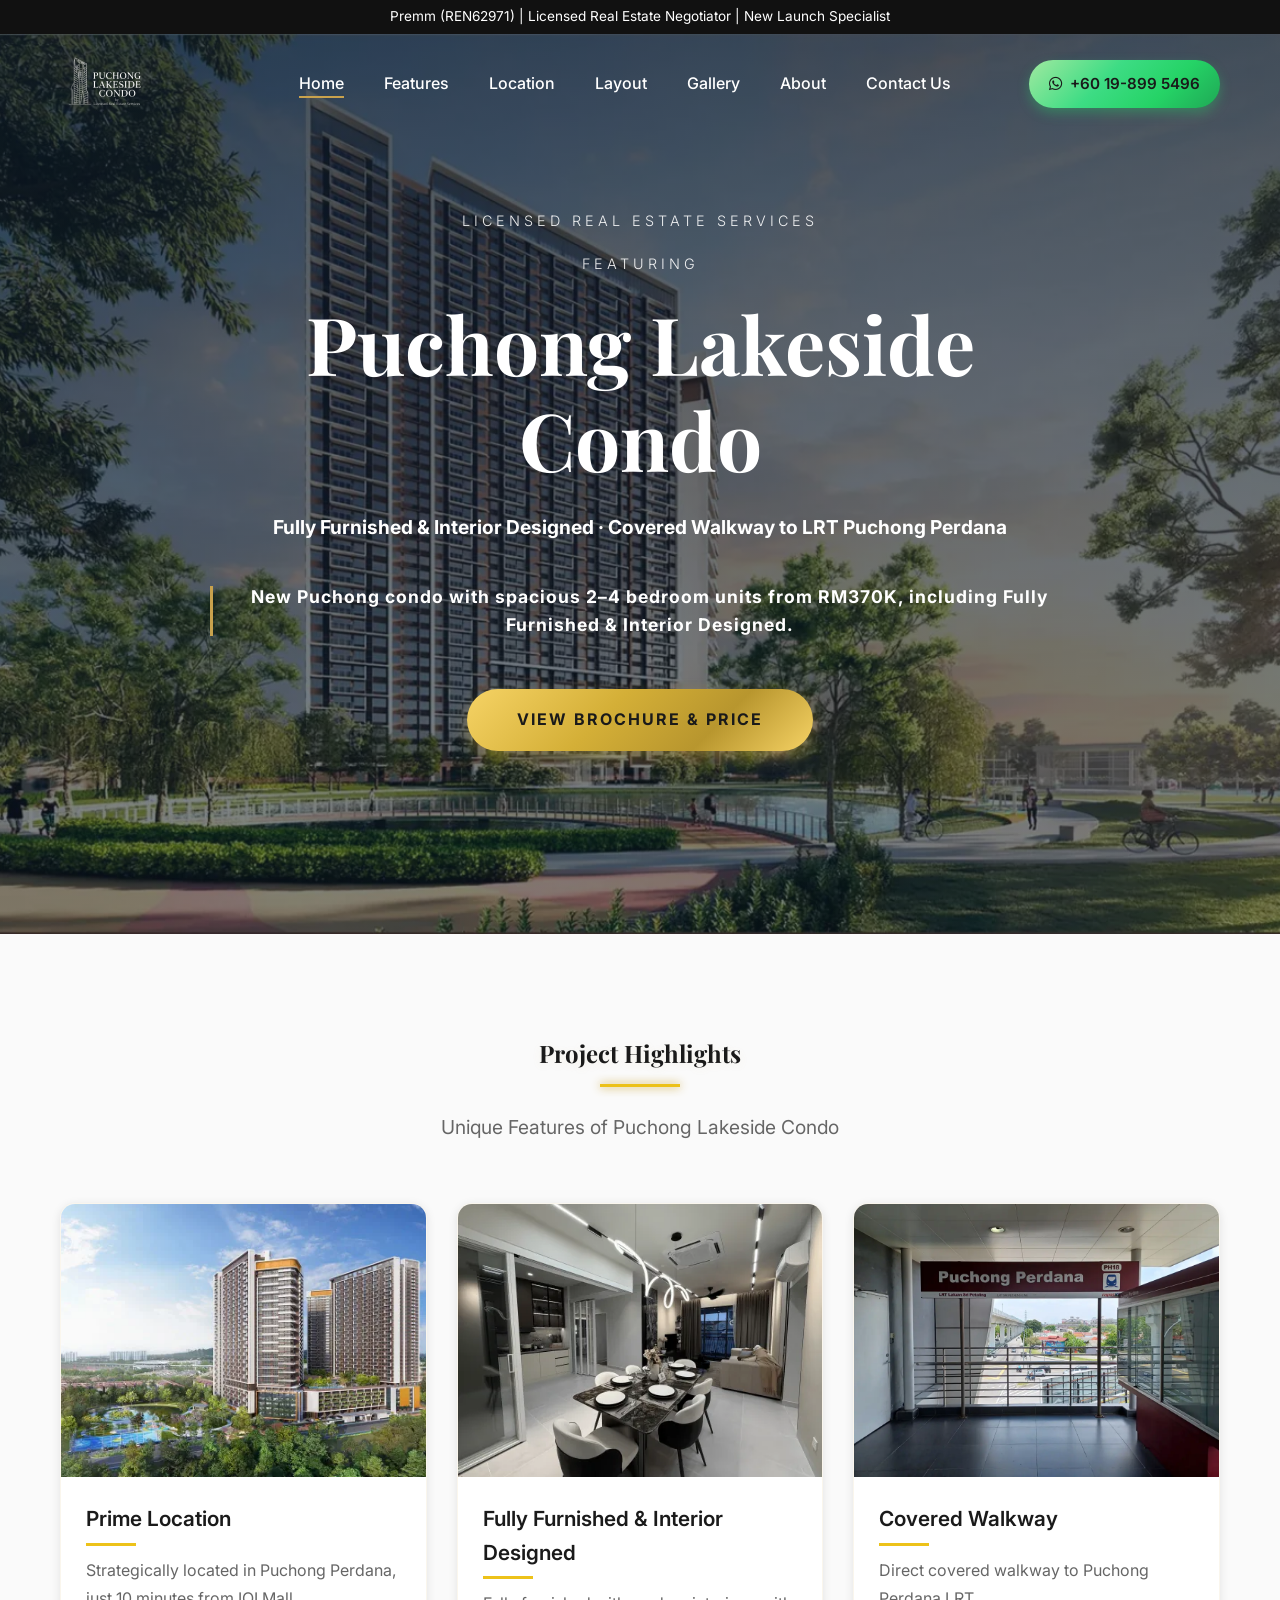
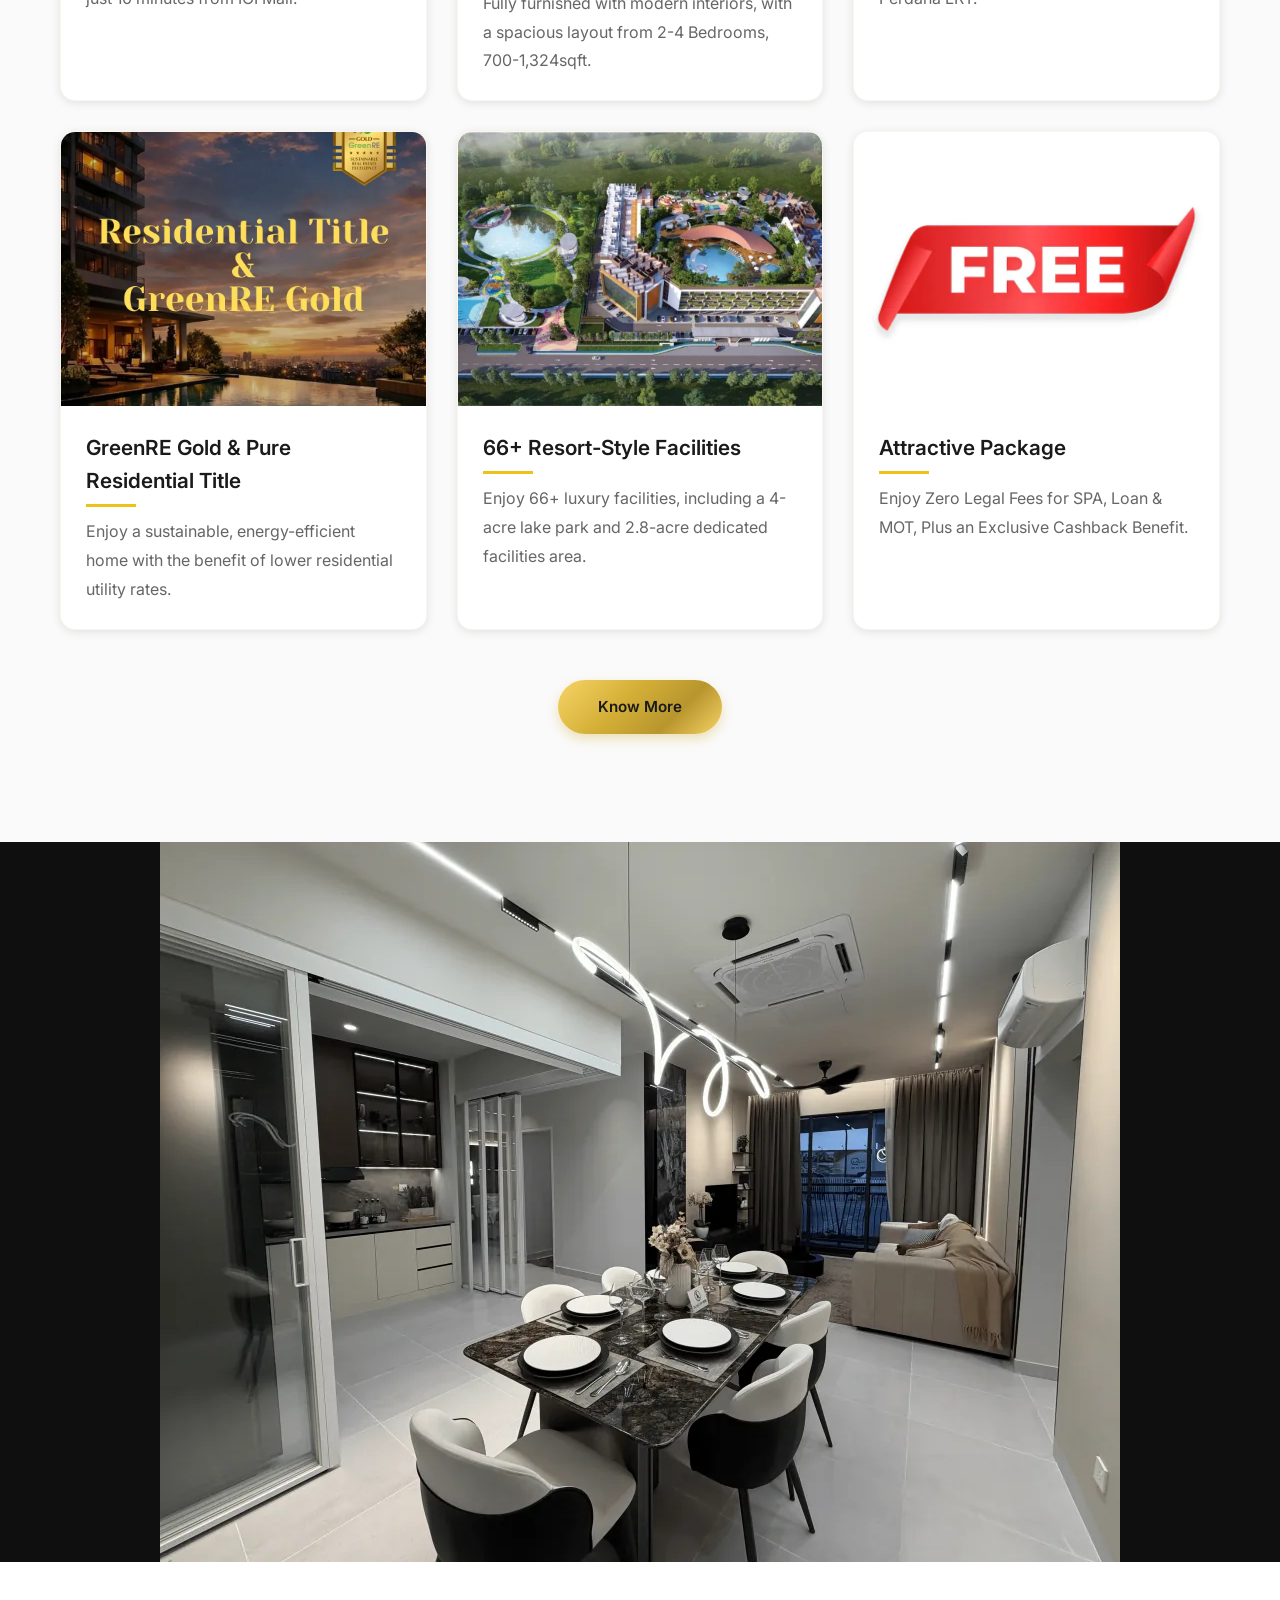
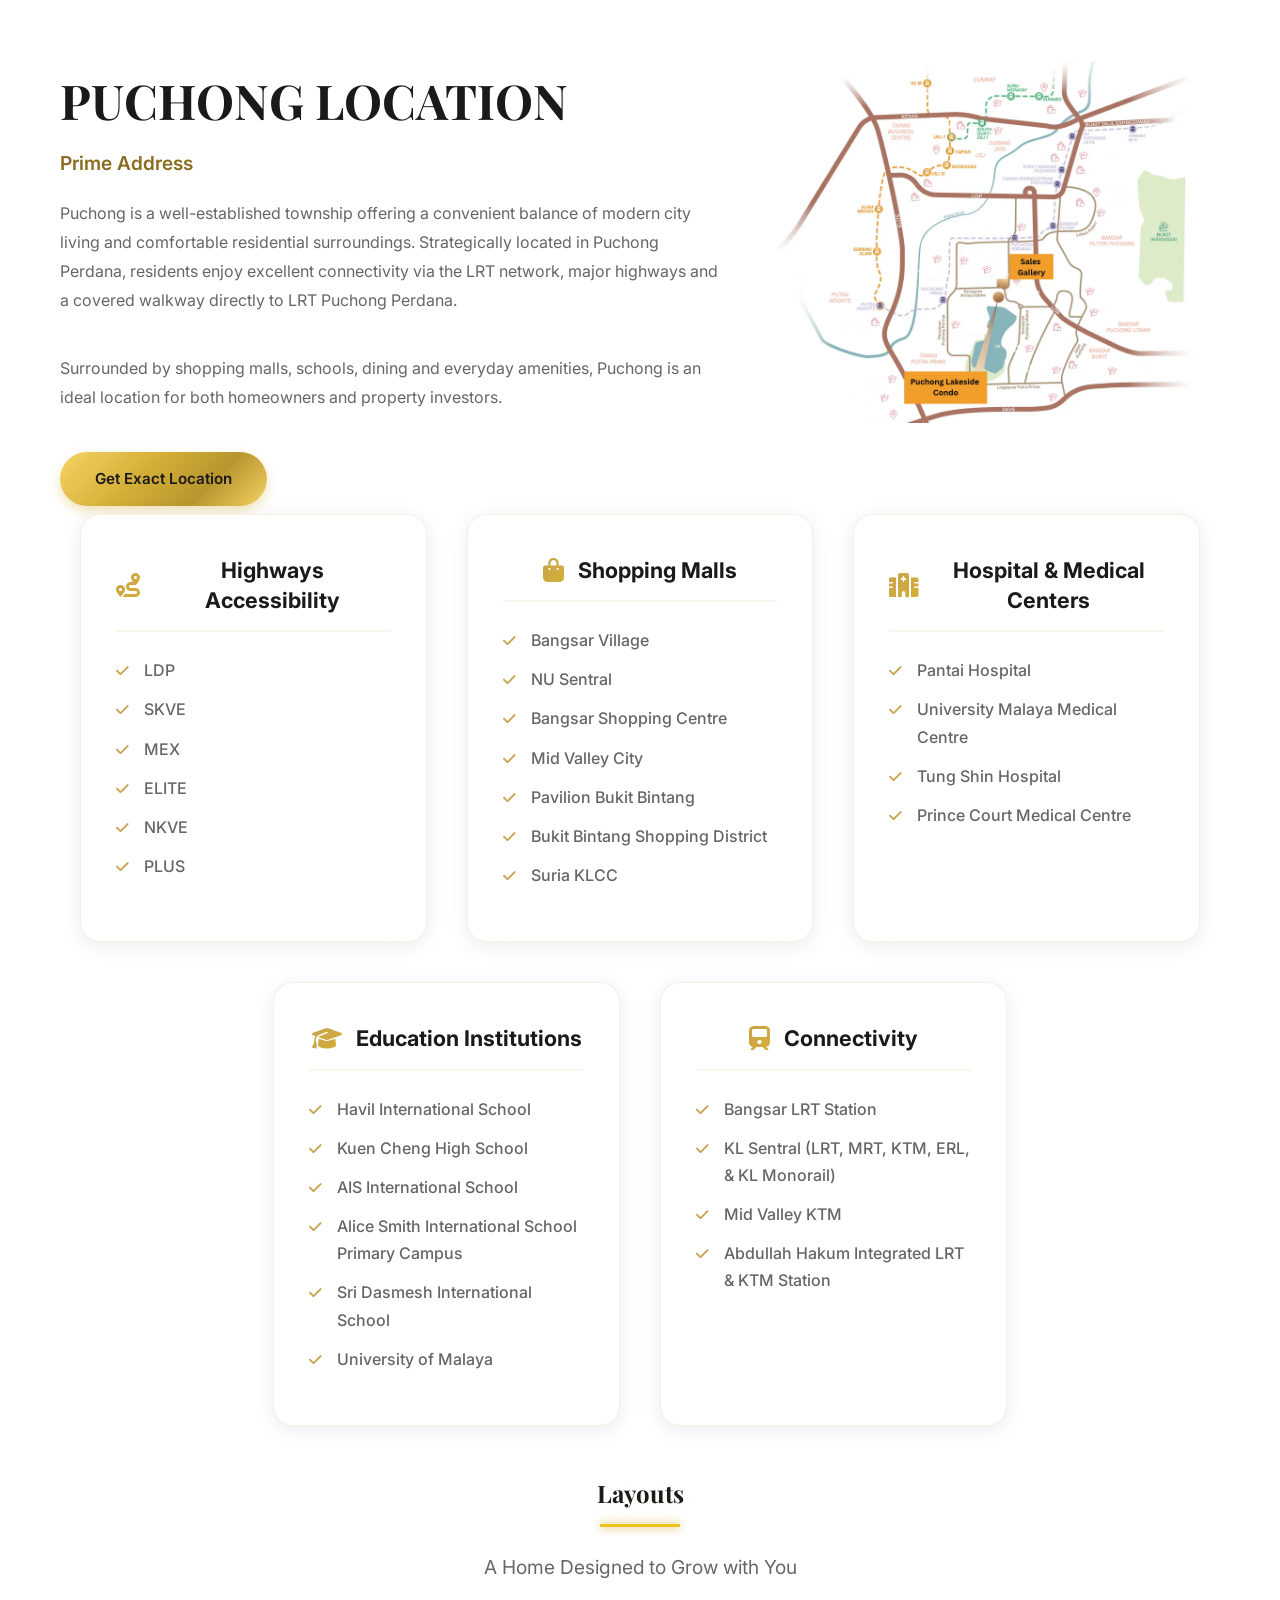
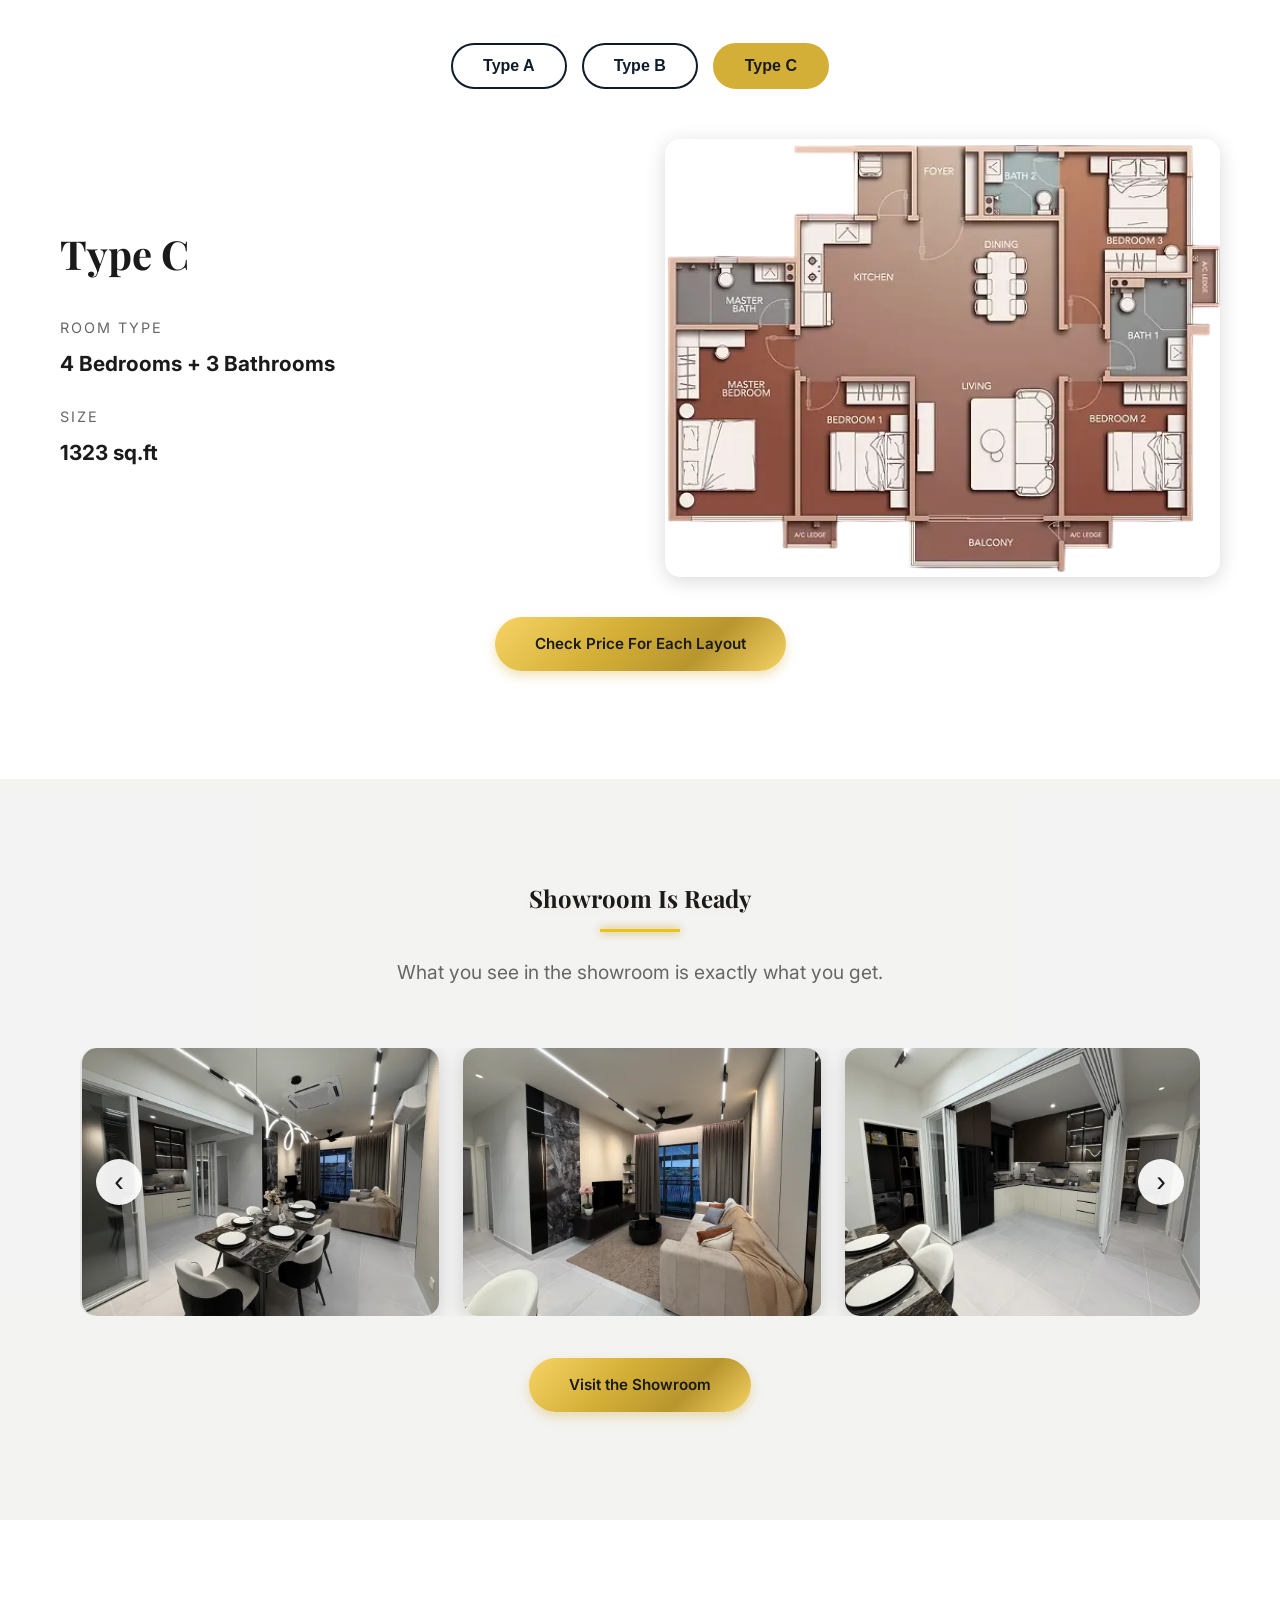
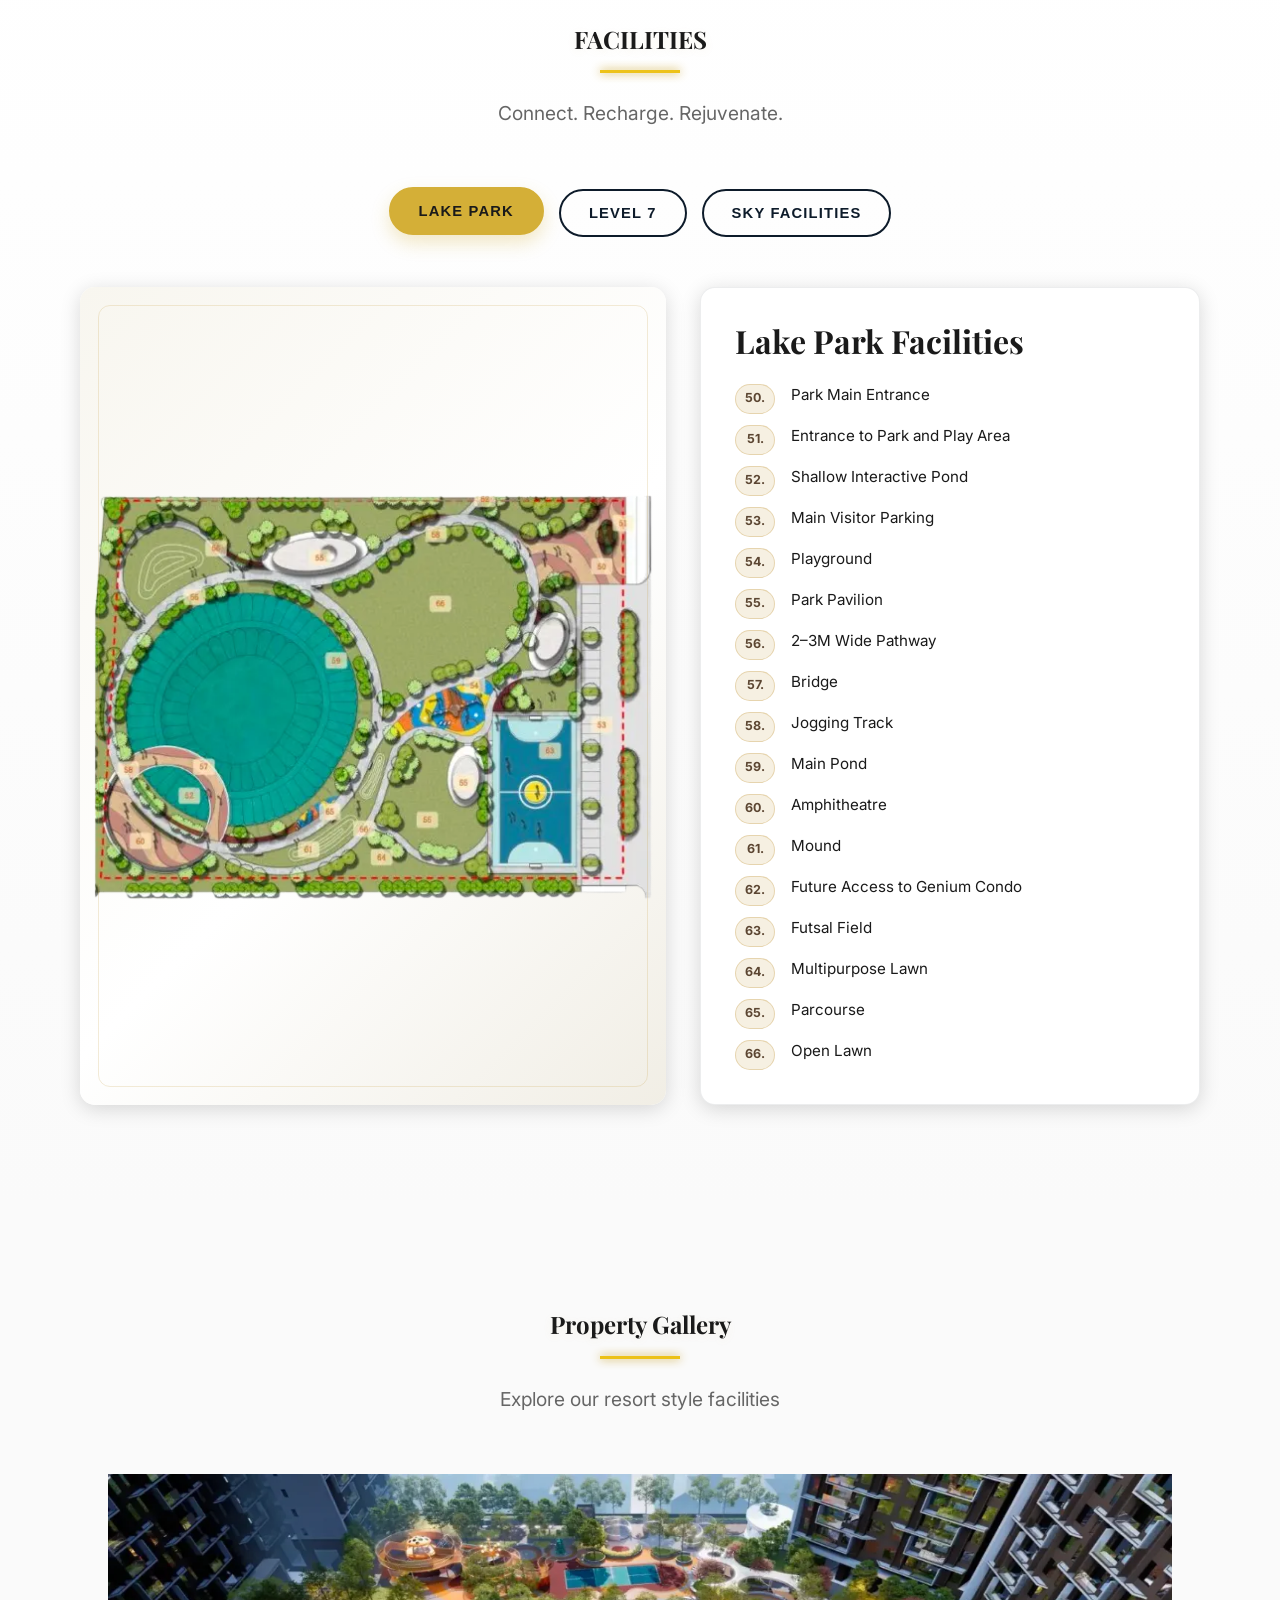
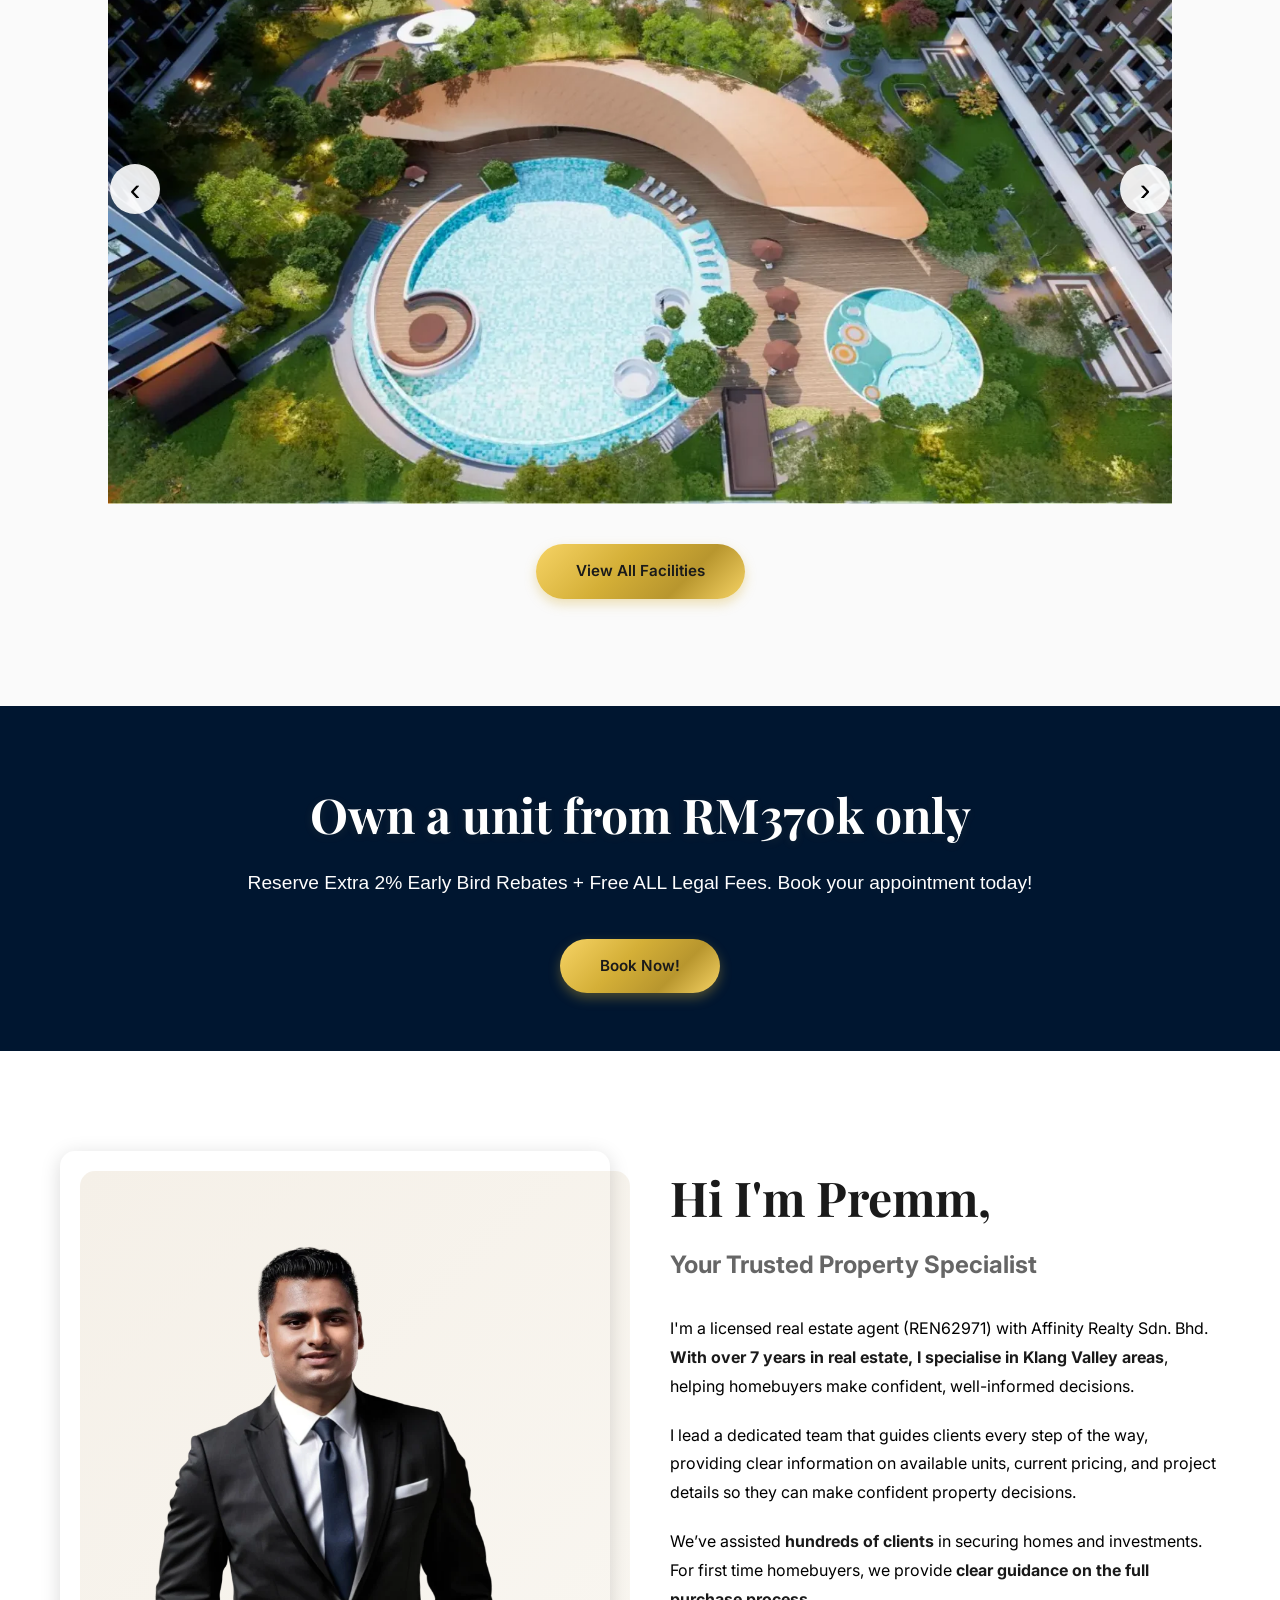
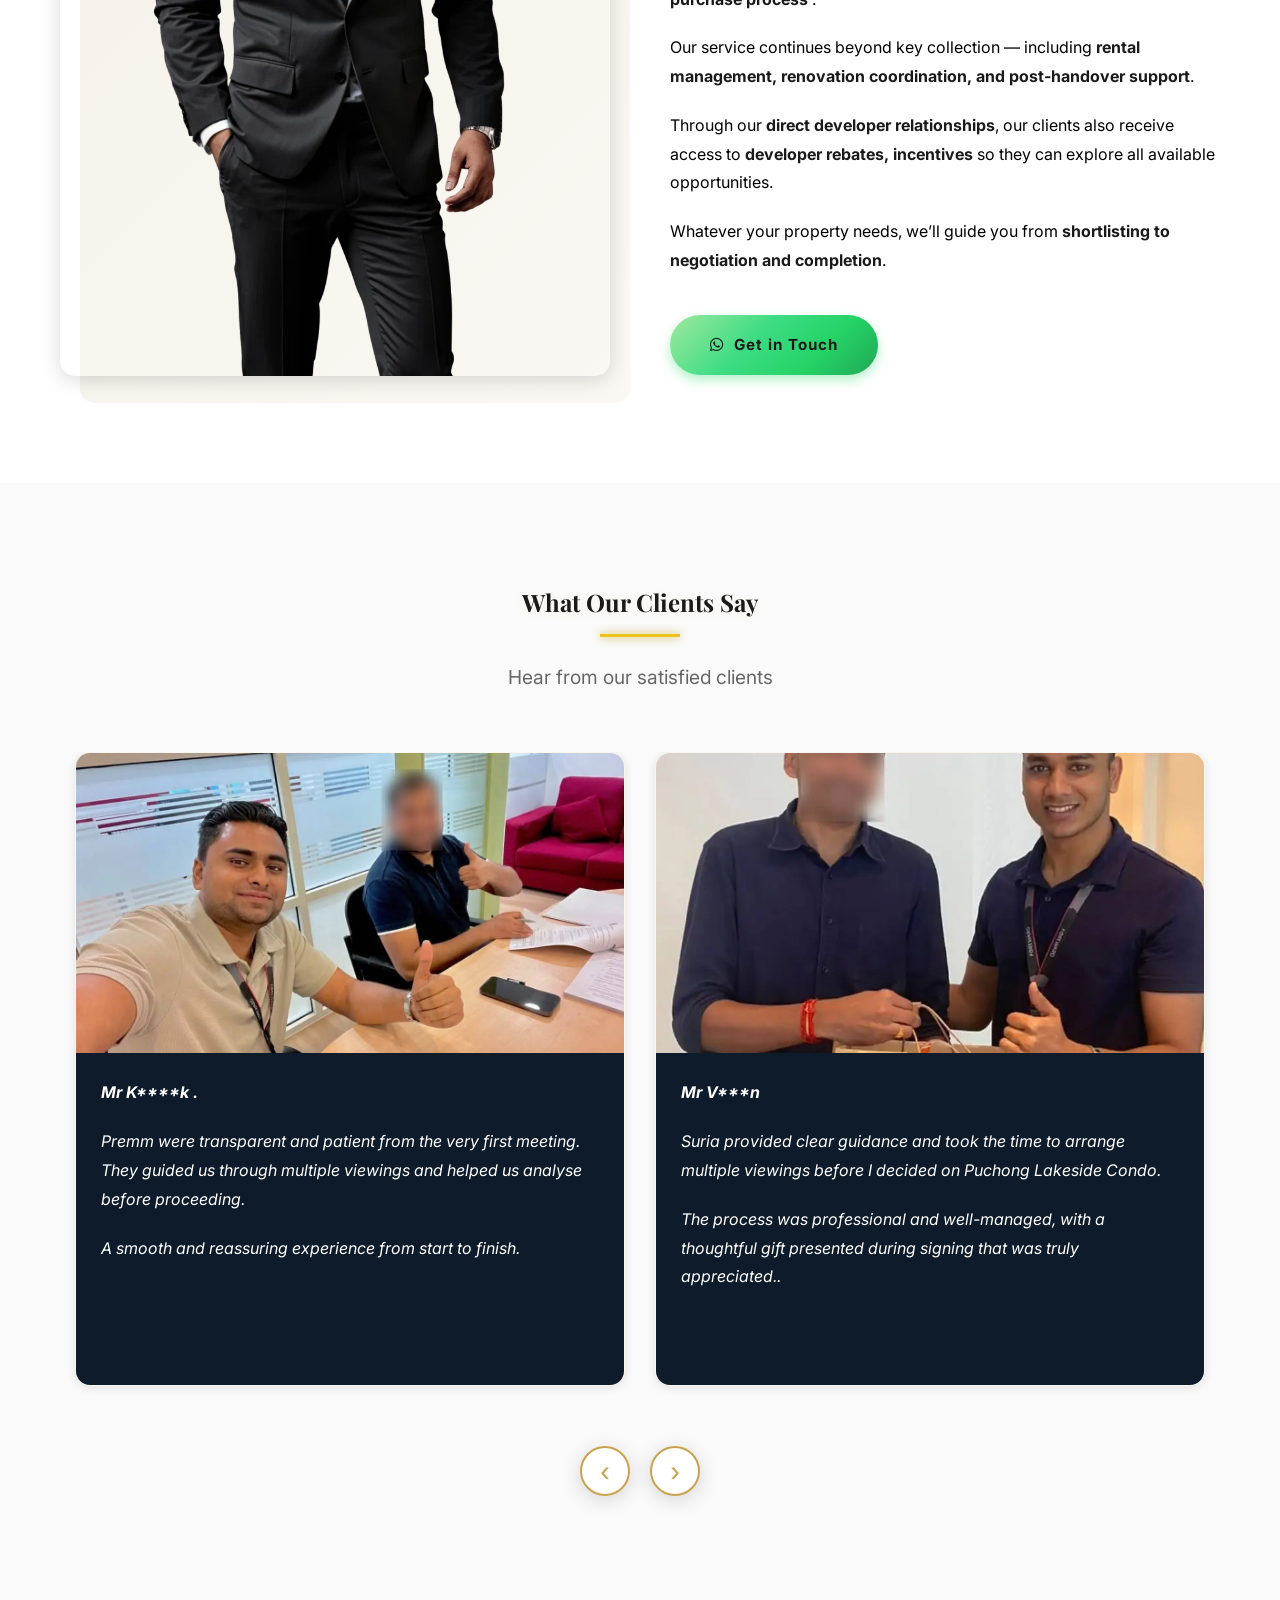
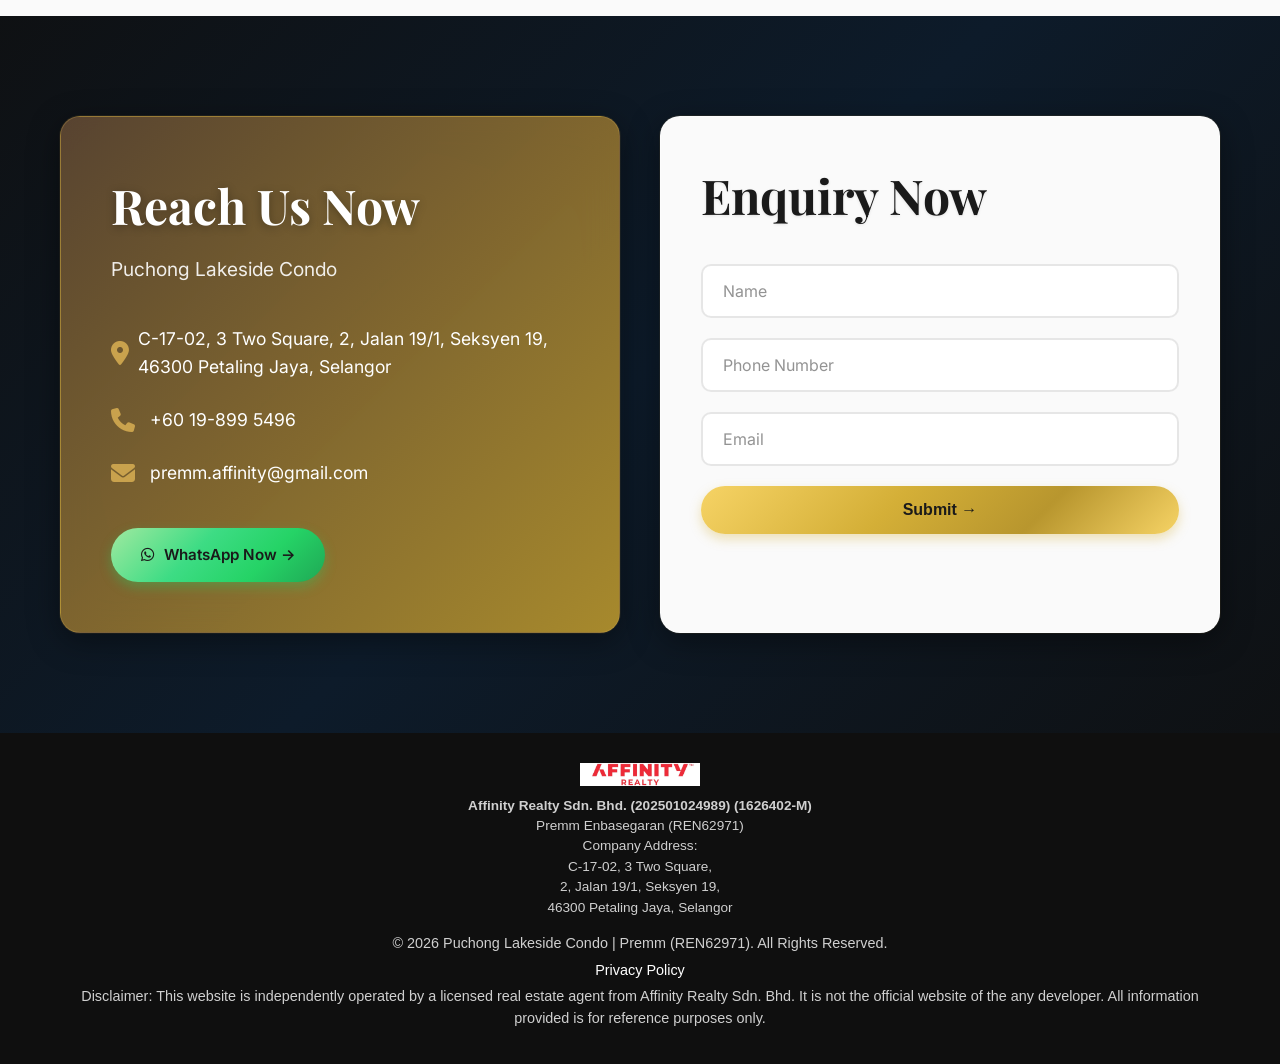
==== commit baaefd8b: "Improve responsive layouts, looping carousel, performance and SEO" ====
--- a/index.html
+++ b/index.html
@@ -4,7 +4,7 @@
 <head>
 
     <!-- Google Tag Manager (FIRST) -->
-    <script async="" src="https://www.googletagmanager.com/gtm.js?id=GTM-TQVPGHFH"></script><script>
+    <script>
         (function (w, d, s, l, i) {
             w[l] = w[l] || []; w[l].push({
                 'gtm.start': new Date().getTime(), event: 'gtm.js'
@@ -21,54 +21,57 @@
     <!-- Basic SEO -->
     <meta charset="UTF-8">
     <meta name="viewport" content="width=device-width, initial-scale=1.0">
-    <meta name="description" content="">
+    <meta name="description" content="Discover Puchong Lakeside Condo from RM370K: fully furnished 2–4 bedroom homes, a covered walkway to LRT Puchong Perdana, and resort-style facilities.">
 
     <title>Puchong Lakeside Condo | Fully Furnished Luxury Condo</title>
 
     <!-- ✅ Favicon (FULL SET) -->
-    <link rel="icon" href="assets/images/logo.webp" type="image/webp">
-    <link rel="icon" type="image/png" sizes="32x32" href="assets/images/logo.webp">
-    <link rel="icon" type="image/png" sizes="16x16" href="assets/images/logo.webp">
-    <link rel="apple-touch-icon" sizes="180x180" href="assets/images/logo.webp">
+    <link rel="icon" href="assets/images/optimized/logo-180.webp" type="image/webp">
+    <link rel="apple-touch-icon" sizes="180x180" href="assets/images/optimized/apple-touch-icon.png">
 
     <!-- ✅ Social Sharing (VERY IMPORTANT for ads/WhatsApp) -->
     <meta property="og:title" content="Puchong Lakeside Condo | Fully Furnished Luxury Condo">
-    <meta property="og:description" content="Luxury condo in Puchong from RM870K. Prime location near LRT.">
-    <meta property="og:image" content="https://yourdomain.com/assets/images/hero.webp">
+    <meta property="og:description" content="Fully furnished 2–4 bedroom homes in Puchong from RM370K, with a covered walkway to LRT Puchong Perdana and resort-style facilities.">
     <meta property="og:type" content="website">
+    <meta name="twitter:card" content="summary_large_image">
+    <meta name="twitter:title" content="Puchong Lakeside Condo | Fully Furnished Luxury Condo">
+    <meta name="twitter:description" content="Explore fully furnished 2–4 bedroom homes in Puchong from RM370K, near LRT Puchong Perdana.">
 
     <!-- Preconnect -->
     <link rel="preconnect" href="https://fonts.googleapis.com">
     <link rel="preconnect" href="https://fonts.gstatic.com" crossorigin="">
 
     <!-- Fonts (non-blocking) -->
-    <link rel="stylesheet" as="style" href="https://fonts.googleapis.com/css2?family=Playfair+Display:wght@400;600;700&amp;family=Inter:wght@300;400;500;600;700&amp;display=swap" onload="this.onload=null;this.rel='stylesheet'">
+    <link rel="preload" as="style" href="https://fonts.googleapis.com/css2?family=Playfair+Display:wght@400;600;700&amp;family=Inter:wght@300;400;500;600;700&amp;display=swap" onload="this.onload=null;this.rel='stylesheet'">
 
     <!-- CSS -->
-    <link rel="stylesheet" href="css/style.css">
+    <link rel="stylesheet" href="css/style.min.css">
 
     <!-- Font Awesome -->
-    <link rel="stylesheet" href="https://cdnjs.cloudflare.com/ajax/libs/font-awesome/6.4.0/css/all.min.css" as="style" onload="this.onload=null;this.rel='stylesheet'">
+    <link rel="preload" href="https://cdnjs.cloudflare.com/ajax/libs/font-awesome/6.4.0/css/all.min.css" as="style" onload="this.onload=null;this.rel='stylesheet'">
 
     <!-- Fallback (NO JS) -->
     <noscript>
         <link rel="stylesheet" href="css/style.min.css">
+        <link rel="stylesheet" href="https://fonts.googleapis.com/css2?family=Playfair+Display:wght@400;600;700&amp;family=Inter:wght@300;400;500;600;700&amp;display=swap">
         <link rel="stylesheet" href="https://cdnjs.cloudflare.com/ajax/libs/font-awesome/6.4.0/css/all.min.css">
     </noscript>
 
     <!-- ✅ LCP BOOST (VERY IMPORTANT) -->
-    <link rel="preload" as="image" href="assets/background.webp" fetchpriority="high">
+    <link rel="preload" as="image" href="assets/images/optimized/hero-mobile.webp" media="(max-width: 768px)" fetchpriority="high">
+
+    <link rel="preload" as="image" href="assets/images/optimized/background-1440.webp" media="(min-width: 769px)" fetchpriority="high">
 
     <!-- Schema (you already had this – keep it) -->
     <script type="application/ld+json">
     {
       "@context": "https://schema.org",
-      "@type": "Residence",
+      "@type": "ApartmentComplex",
       "name": "Puchong Lakeside Condo",
       "address": {
         "@type": "PostalAddress",
         "addressLocality": "Puchong",
-        "addressRegion": "Kuala Lumpur",
+        "addressRegion": "Selangor",
         "addressCountry": "MY"
       }
     }
@@ -90,12 +93,12 @@
     </div>
 
     <!-- Navigation -->
-    <nav class="navbar scrolled" id="navbar">
+    <nav class="navbar" id="navbar">
         <div class="container">
             <div class="nav-wrapper">
                 <div class="logo">
                     <a href="#home">
-                        <img src="assets/images/logo.webp" alt="Puchong Lakeside Condo Logo" class="logo-img" width="180" height="160">
+                        <img decoding="async" src="assets/images/optimized/logo-180.webp" alt="Puchong Lakeside Condo Logo" class="logo-img" width="180" height="160">
                     </a>
                 </div>
                 <ul class="nav-menu" id="navMenu">
@@ -111,11 +114,11 @@
                     <i class="fab fa-whatsapp"></i>
                     <span>+60 19-899 5496</span>
                 </a>
-                <div class="hamburger" id="hamburger">
+                <button class="hamburger" id="hamburger" type="button" aria-label="Open navigation" aria-controls="navMenu" aria-expanded="false">
                     <span></span>
                     <span></span>
                     <span></span>
-                </div>
+                </button>
             </div>
         </div>
     </nav>
@@ -146,7 +149,7 @@
             <div class="features-grid">
                 <div class="feature-card">
                     <div class="feature-image">
-                        <img src="assets/images/location.webp" alt="Puchong Lakeside Condo Location Map" loading="lazy" width="800" height="412">
+                        <img decoding="async" srcset="assets/images/optimized/location-480.webp 480w, assets/images/location.webp 960w" sizes="(max-width: 768px) calc(100vw - 30px), (max-width: 1024px) calc((100vw - 65px) / 2), 380px" src="assets/images/location.webp" alt="Puchong Lakeside Condo Location Map" loading="lazy" width="960" height="610">
                     </div>
                     <div class="feature-content">
                         <h3 class="feature-title">Prime Location</h3>
@@ -155,7 +158,7 @@
                 </div>
                 <div class="feature-card">
                     <div class="feature-image">
-                        <img src="assets/images/Fully Furnished.webp" alt="Fully Furnished Units" loading="lazy" width="900" height="675">
+                        <img decoding="async" srcset="assets/images/optimized/fully-furnished-480.webp 480w, assets/images/optimized/fully-furnished-960.webp 960w, assets/images/optimized/fully-furnished-1440.webp 1440w" sizes="(max-width: 768px) calc(100vw - 30px), (max-width: 1024px) calc((100vw - 65px) / 2), 380px" src="assets/images/optimized/fully-furnished-1440.webp" alt="Fully Furnished Units" loading="lazy" width="1440" height="1080">
                     </div>
                     <div class="feature-content">
                         <h3 class="feature-title">Fully Furnished &amp; Interior Designed</h3>
@@ -164,7 +167,7 @@
                 </div>
                 <div class="feature-card">
                     <div class="feature-image">
-                        <img src="assets/images/puchong_perdana_3.webp" alt="LRT Puchong" loading="lazy" width="650" height="433">
+                        <img decoding="async" src="assets/images/puchong_perdana_3.webp" alt="LRT Puchong" loading="lazy" width="1024" height="768">
                     </div>
                     <div class="feature-content">
                         <h3 class="feature-title">Covered Walkway</h3>
@@ -174,7 +177,7 @@
                 
                 <div class="feature-card">
                     <div class="feature-image">
-                        <img src="assets/images/RESIDENTIAL TITTLE &amp; GreenRE Gold.webp" alt="Pure Residential Title" loading="lazy" width="700" height="700">
+                        <img decoding="async" src="assets/images/RESIDENTIAL TITTLE &amp; GreenRE Gold.webp" alt="Pure Residential Title" loading="lazy" width="1024" height="1024">
                     </div>
                     <div class="feature-content">
                         <h3 class="feature-title">GreenRE Gold &amp; Pure Residential Title</h3>
@@ -183,7 +186,7 @@
                 </div>
                 <div class="feature-card">
                     <div class="feature-image">
-                        <img src="assets/images/facilities.webp" alt="Resort-Style Facilities" loading="lazy" width="580" height="362">
+                        <img decoding="async" srcset="assets/images/optimized/facilities-480.webp 480w, assets/images/optimized/facilities-960.webp 960w, assets/images/optimized/facilities-1440.webp 1440w" sizes="(max-width: 768px) calc(100vw - 30px), (max-width: 1024px) calc((100vw - 65px) / 2), 380px" src="assets/images/optimized/facilities-1440.webp" alt="Resort-Style Facilities" loading="lazy" width="1440" height="1060">
                     </div>
                     <div class="feature-content">
                         <h3 class="feature-title">66+ Resort-Style Facilities</h3>
@@ -192,7 +195,7 @@
                 </div>
                 <div class="feature-card">
                     <div class="feature-image">
-                        <img src="assets/images/FREE.webp" alt="Attractive Package" loading="lazy" width="889" height="500">
+                        <img decoding="async" src="assets/images/FREE.webp" alt="Attractive Package" loading="lazy" width="740" height="740">
                     </div>
                     <div class="feature-content">
                         <h3 class="feature-title">Attractive Package</h3>
@@ -208,7 +211,7 @@
     <!-- Video Section -->
     <section class="video-section section">
         <div class="video-container">
-            <video id="propertyVideo" class="property-video" muted="" loop="" playsinline="" preload="none">
+            <video id="propertyVideo" class="property-video" data-poster="assets/images/optimized/fully-furnished-960.webp" muted="" loop="" playsinline="" preload="none">
                 <source src="assets/images/XM video.mp4" type="video/mp4">
             </video>
             <div class="video-controls">
@@ -242,7 +245,7 @@
                     <a href="https://wa.link/loaghr" class="btn-location" data-whatsapp-type="Get_Exact_Location" data-whatsapp-message="Hi Premm, I would like to get the location for Puchong Lakeside Condo. Thank you." target="_blank">Get Exact Location</a>
                 </div>
                 <div class="location-right">
-                    <img src="assets/images/XM Location.webp" alt="Puchong location aerial view" loading="lazy" width="1389" height="1368">
+                    <img decoding="async" src="assets/images/XM Location.webp" alt="Puchong location aerial view" loading="lazy" width="1888" height="1536">
                 </div>
             </div>
             <div class="info-blocks">
@@ -344,7 +347,7 @@
                     </div>
                 </div>
                 <div class="layout-image-container">
-                    <img id="layoutImage" src="assets/images/Type C.webp" alt="Type C floor plan" loading="lazy" width="506" height="493" style="opacity: 1;">
+                    <img decoding="async" id="layoutImage" src="assets/images/Type C.webp" alt="Type C floor plan" loading="lazy" width="535" height="422" style="opacity: 1;">
                 </div>
             </div>
 
@@ -362,24 +365,24 @@
             </div>
 
             <div class="showroom-carousel" aria-label="Showroom photo carousel">
-                <div class="showroom-track" id="showroomTrack" style="transition: none; transform: translateX(-1083px);">
+                <div class="showroom-track" id="showroomTrack">
                     <div class="showroom-slide">
-                        <img src="assets/images/Fully Furnished.webp" alt="Showroom dining and living area" loading="lazy" width="5712" height="4284">
+                        <img decoding="async" srcset="assets/images/optimized/fully-furnished-480.webp 480w, assets/images/optimized/fully-furnished-960.webp 960w, assets/images/optimized/fully-furnished-1440.webp 1440w" sizes="(max-width: 640px) calc(100vw - 30px), (max-width: 1024px) calc((100vw - 60px) / 2), 360px" src="assets/images/optimized/fully-furnished-1440.webp" alt="Showroom dining and living area" loading="lazy" width="1440" height="1080">
                     </div>
                     <div class="showroom-slide">
-                        <img src="assets/images/showroom2.webp" alt="Showroom dining and living area" loading="lazy" width="5712" height="4284">
+                        <img decoding="async" srcset="assets/images/optimized/showroom2-480.webp 480w, assets/images/optimized/showroom2-960.webp 960w, assets/images/optimized/showroom2-1440.webp 1440w" sizes="(max-width: 640px) calc(100vw - 30px), (max-width: 1024px) calc((100vw - 60px) / 2), 360px" src="assets/images/optimized/showroom2-1440.webp" alt="Showroom dining and living area" loading="lazy" width="1440" height="1080">
                     </div>
                     <div class="showroom-slide">
-                        <img src="assets/images/showroom3.webp" alt="Showroom dining and living area" loading="lazy" width="5712" height="4284">
+                        <img decoding="async" srcset="assets/images/optimized/showroom3-480.webp 480w, assets/images/optimized/showroom3-960.webp 960w, assets/images/optimized/showroom3-1440.webp 1440w" sizes="(max-width: 640px) calc(100vw - 30px), (max-width: 1024px) calc((100vw - 60px) / 2), 360px" src="assets/images/optimized/showroom3-1440.webp" alt="Showroom dining and living area" loading="lazy" width="1440" height="1080">
                     </div>
                     <div class="showroom-slide">
-                        <img src="assets/images/showroom5.webp" alt="Showroom kitchen and furnishing" loading="lazy" width="900" height="675">
+                        <img decoding="async" srcset="assets/images/optimized/showroom5-480.webp 480w, assets/images/optimized/showroom5-960.webp 960w, assets/images/optimized/showroom5-1440.webp 1440w" sizes="(max-width: 640px) calc(100vw - 30px), (max-width: 1024px) calc((100vw - 60px) / 2), 360px" src="assets/images/optimized/showroom5-1440.webp" alt="Showroom kitchen and furnishing" loading="lazy" width="1440" height="1080">
                     </div>
                     <div class="showroom-slide">
-                        <img src="assets/images/showroom6.webp" alt="Showroom bedroom interior" loading="lazy" width="900" height="675">
+                        <img decoding="async" srcset="assets/images/optimized/showroom6-480.webp 480w, assets/images/optimized/showroom6-960.webp 960w, assets/images/optimized/showroom6-1440.webp 1440w" sizes="(max-width: 640px) calc(100vw - 30px), (max-width: 1024px) calc((100vw - 60px) / 2), 360px" src="assets/images/optimized/showroom6-1440.webp" alt="Showroom bedroom interior" loading="lazy" width="1440" height="1080">
                     </div>
                     <div class="showroom-slide">
-                        <img src="assets/images/showroom7.webp" alt="Showroom bedroom interior" loading="lazy" width="900" height="675">
+                        <img decoding="async" srcset="assets/images/optimized/showroom7-480.webp 480w, assets/images/optimized/showroom7-960.webp 960w, assets/images/optimized/showroom7-1440.webp 1440w" sizes="(max-width: 640px) calc(100vw - 30px), (max-width: 1024px) calc((100vw - 60px) / 2), 360px" src="assets/images/optimized/showroom7-1440.webp" alt="Showroom bedroom interior" loading="lazy" width="1440" height="1920">
                     </div>
                 </div>
                 <button class="showroom-prev" id="showroomPrev" type="button" aria-label="Previous showroom photo">‹</button>
@@ -411,7 +414,7 @@
                 <div class="facility-panel active" id="facility-panel-lake-park" role="tabpanel" aria-labelledby="facility-tab-lake-park" data-facility-panel="lake-park">
                     <div class="facility-media">
                         <div class="facility-image" data-placeholder="Add assets/images/lake-park.webp">
-                            <img src="assets/images/lakefacilities.webp" alt="Lake Park facilities plan" loading="lazy" width="1200" height="800">
+                            <img decoding="async" src="assets/images/LakeFacilities.webp" alt="Lake Park facilities plan" loading="lazy" width="590" height="423">
                         </div>
                     </div>
                     <div class="facility-content">
@@ -457,7 +460,7 @@
                 <div class="facility-panel" id="facility-panel-level-7" role="tabpanel" aria-labelledby="facility-tab-level-7" data-facility-panel="level-7" hidden="">
                     <div class="facility-media">
                         <div class="facility-image" data-placeholder="Add assets/images/level-7-facilities.webp">
-                            <img src="assets/images/level7.webp" alt="Level 7 facilities plan" loading="lazy" width="1200" height="800">
+                            <img decoding="async" src="assets/images/level7.webp" alt="Level 7 facilities plan" loading="lazy" width="550" height="453">
                         </div>
                     </div>
                     <div class="facility-content">
@@ -542,7 +545,7 @@
                 <div class="facility-panel" id="facility-panel-sky" role="tabpanel" aria-labelledby="facility-tab-sky" data-facility-panel="sky" hidden="">
                     <div class="facility-media">
                         <div class="facility-image" data-placeholder="Add assets/images/sky-facilities-level-36.webp">
-                            <img src="assets/images/Rooftop.webp" alt="Sky Facilities Level 36 plan" loading="lazy" width="1200" height="800">
+                            <img decoding="async" src="assets/images/Rooftop.webp" alt="Sky Facilities Level 36 plan" loading="lazy" width="499" height="500">
                         </div>
                     </div>
                     <div class="facility-content">
@@ -584,28 +587,28 @@
             <div class="gallery-carousel">
                 <div class="gallery-track" id="galleryTrack" style="transition: none; transform: translateX(0px);">
                     <div class="gallery-slide">
-                        <img src="assets/images/F1.webp" alt="Xanadu Millenium Facilites" loading="lazy" width="1280" height="720">
+                        <img decoding="async" srcset="assets/images/optimized/f1-480.webp 480w, assets/images/optimized/f1-960.webp 960w, assets/images/optimized/f1-1440.webp 1440w" sizes="(max-width: 1100px) calc(100vw - 40px), 1100px" src="assets/images/optimized/f1-1440.webp" alt="Xanadu Millenium Facilites" loading="lazy" width="1440" height="853">
                     </div>
                     <div class="gallery-slide">
-                        <img src="assets/images/F2.webp" alt="Xanadu Millenium Facilites" loading="lazy" width="1280" height="720">
+                        <img decoding="async" srcset="assets/images/optimized/f2-480.webp 480w, assets/images/optimized/f2-960.webp 960w, assets/images/optimized/f2-1440.webp 1440w" sizes="(max-width: 1100px) calc(100vw - 40px), 1100px" src="assets/images/optimized/f2-1440.webp" alt="Xanadu Millenium Facilites" loading="lazy" width="1440" height="806">
                     </div>
                     <div class="gallery-slide">
-                        <img src="assets/images/F3.webp" alt="Xanadu Millenium Facilites" loading="lazy" width="1280" height="720">
+                        <img decoding="async" srcset="assets/images/optimized/f3-480.webp 480w, assets/images/optimized/f3-960.webp 960w, assets/images/optimized/f3-1440.webp 1440w" sizes="(max-width: 1100px) calc(100vw - 40px), 1100px" src="assets/images/optimized/f3-1440.webp" alt="Xanadu Millenium Facilites" loading="lazy" width="1440" height="855">
                     </div>
                     <div class="gallery-slide">
-                        <img src="assets/images/F4.webp" alt="Xanadu Millenium Facilites" loading="lazy" width="1280" height="720">
+                        <img decoding="async" srcset="assets/images/optimized/f4-480.webp 480w, assets/images/optimized/f4-960.webp 960w, assets/images/optimized/f4-1440.webp 1440w" sizes="(max-width: 1100px) calc(100vw - 40px), 1100px" src="assets/images/optimized/f4-1440.webp" alt="Xanadu Millenium Facilites" loading="lazy" width="1440" height="861">
                     </div>
                     <div class="gallery-slide">
-                        <img src="assets/images/F5.webp" alt="Xanadu Millenium Facilites" loading="lazy" width="1280" height="720">
+                        <img decoding="async" srcset="assets/images/optimized/f5-480.webp 480w, assets/images/optimized/f5-960.webp 960w, assets/images/optimized/f5-1440.webp 1440w" sizes="(max-width: 1100px) calc(100vw - 40px), 1100px" src="assets/images/optimized/f5-1440.webp" alt="Xanadu Millenium Facilites" loading="lazy" width="1440" height="892">
                     </div>
                     <div class="gallery-slide">
-                        <img src="assets/images/F6.webp" alt="Xanadu Millenium Facilites" loading="lazy" width="1280" height="720">
+                        <img decoding="async" srcset="assets/images/optimized/f6-480.webp 480w, assets/images/optimized/f6-960.webp 960w, assets/images/optimized/f6-1440.webp 1440w" sizes="(max-width: 1100px) calc(100vw - 40px), 1100px" src="assets/images/optimized/f6-1440.webp" alt="Xanadu Millenium Facilites" loading="lazy" width="1440" height="835">
                     </div>
                     <div class="gallery-slide">
-                        <img src="assets/images/F7.webp" alt="Xanadu Millenium Facilitesx" loading="lazy" width="1280" height="720">
+                        <img decoding="async" srcset="assets/images/optimized/f7-480.webp 480w, assets/images/optimized/f7-960.webp 960w, assets/images/optimized/f7-1440.webp 1440w" sizes="(max-width: 1100px) calc(100vw - 40px), 1100px" src="assets/images/optimized/f7-1440.webp" alt="Xanadu Millenium Facilitesx" loading="lazy" width="1440" height="791">
                     </div>
                 <div class="gallery-slide">
-                        <img src="assets/images/F1.webp" alt="Xanadu Millenium Facilites" loading="lazy" width="1280" height="720">
+                        <img decoding="async" srcset="assets/images/optimized/f1-480.webp 480w, assets/images/optimized/f1-960.webp 960w, assets/images/optimized/f1-1440.webp 1440w" sizes="(max-width: 1100px) calc(100vw - 40px), 1100px" src="assets/images/optimized/f1-1440.webp" alt="Xanadu Millenium Facilites" loading="lazy" width="1440" height="853">
                     </div></div>
                 <button class="gallery-prev" id="galleryPrev">‹</button>
                 <button class="gallery-next" id="galleryNext">›</button>
@@ -636,7 +639,7 @@
             <div class="about-content">
                 <div class="about-image">
                     <div class="image-bg"></div>
-                    <img src="assets/images/premm.webp" alt="Premm - Bangsar Expert" loading="lazy" width="900" height="1350">
+                    <img decoding="async" src="assets/images/premm.webp" alt="Premm - Bangsar Expert" loading="lazy" width="900" height="1350">
                 </div>
                 <div class="about-text fade-in visible">
                     <h2>Hi I'm Premm,</h2>
@@ -678,11 +681,11 @@
                 <p class="section-subtitle">Hear from our satisfied clients</p>
             </div>
             <div class="testimonial-carousel">
-                <div class="testimonial-track" id="testimonialTrack" style="transition: transform 600ms ease-in-out; transform: translateX(-1035px);">
+                <div class="testimonial-track" id="testimonialTrack">
                     <div class="testimonial-slide">
                         <div class="testimonial-card" style="height: 770px;">
                             <div class="testimonial-image">
-                                <img src="assets/images/signing1.webp" alt="Bangsar Hill Park's Client" loading="lazy" width="675" height="900">
+                                <img decoding="async" src="assets/images/signing1.webp" alt="Bangsar Hill Park's Client" loading="lazy" width="1206" height="899">
                             </div>
                             <div class="testimonial-content">
                                 <p class="testimonial-text"><strong> Mr K****k .</strong></p>
@@ -696,7 +699,7 @@
                     <div class="testimonial-slide">
                         <div class="testimonial-card" style="height: 770px;">
                             <div class="testimonial-image">
-                                <img src="assets/images/signing2.webp" alt="Bangsar Hill Park's Client" loading="lazy" width="675" height="900">
+                                <img decoding="async" src="assets/images/signing2.webp" alt="Bangsar Hill Park's Client" loading="lazy" width="830" height="1280">
                             </div>
                             <div class="testimonial-content">
                                 <p class="testimonial-text"><strong>Mr V***n</strong></p>
@@ -710,7 +713,7 @@
                     <div class="testimonial-slide">
                         <div class="testimonial-card" style="height: 770px;">
                             <div class="testimonial-image">
-                                <img src="assets/images/signing3.webp" alt="Bangsar Hill Park's Client" loading="lazy" width="675" height="900">
+                                <img decoding="async" src="assets/images/signing3.webp" alt="Bangsar Hill Park's Client" loading="lazy" width="1002" height="1280">
                             </div>
                             <div class="testimonial-content">
                                 <p class="testimonial-text"><strong> Mr &amp; Mrs S****h</strong></p>
@@ -728,7 +731,7 @@
                     <div class="testimonial-slide">
                         <div class="testimonial-card" style="height: 770px;">
                             <div class="testimonial-image">
-                                <img src="assets/images/signing4.webp" alt="Bangsar-Hill-Park's Client" loading="lazy" width="675" height="900">
+                                <img decoding="async" src="assets/images/signing4.webp" alt="Bangsar-Hill-Park's Client" loading="lazy" width="1036" height="1080">
                             </div>
                             <div class="testimonial-content">
                                 <p class="testimonial-text"><strong> Dr R***n </strong></p>
@@ -743,7 +746,7 @@
                     <div class="testimonial-slide">
                         <div class="testimonial-card" style="height: 770px;">
                             <div class="testimonial-image">
-                                <img src="assets/images/signing5.webp" alt="Bangsar Hill Park's Client" loading="lazy" width="675" height="900">
+                                <img decoding="async" src="assets/images/signing5.webp" alt="Bangsar Hill Park's Client" loading="lazy" width="1005" height="1080">
                             </div>
                             <div class="testimonial-content">
                                 <p class="testimonial-text"><strong>Mr &amp; Mrs T*****h</strong></p>
@@ -758,7 +761,7 @@
                     <div class="testimonial-slide">
                         <div class="testimonial-card" style="height: 770px;">
                             <div class="testimonial-image">
-                                <img src="assets/images/signing6.webp" alt="Bangsar-Hill-Park's Client" loading="lazy" width="675" height="900">
+                                <img decoding="async" src="assets/images/signing6.webp" alt="Bangsar-Hill-Park's Client" loading="lazy" width="720" height="1280">
                             </div>
                             <div class="testimonial-content">
                                 <p class="testimonial-text"><strong>Mr &amp; Mrs R***n</strong></p>
@@ -771,7 +774,7 @@
                 <div class="testimonial-slide clone">
                         <div class="testimonial-card" style="height: 770px;">
                             <div class="testimonial-image">
-                                <img src="assets/images/signing1.webp" alt="Bangsar Hill Park's Client" loading="lazy" width="675" height="900">
+                                <img decoding="async" src="assets/images/signing1.webp" alt="Bangsar Hill Park's Client" loading="lazy" width="1206" height="899">
                             </div>
                             <div class="testimonial-content">
                                <p class="testimonial-text"><strong> Mr K****k .</strong></p>
@@ -848,7 +851,7 @@
     <footer class="footer">
         <div class="container">
             <div class="footer-company">
-                <img src="assets/images/Introduction_of_Affinity_thumbnail-copy.webp" alt="Affinity Realty Logo" class="footer-logo" width="1600" height="304">
+                <img decoding="async" src="assets/images/Introduction_of_Affinity_thumbnail-copy.webp" alt="Affinity Realty Logo" class="footer-logo" loading="lazy" width="1600" height="304">
                 <p><strong>Affinity Realty Sdn. Bhd. (202501024989) (1626402-M)</strong><br>
                     Premm Enbasegaran (REN62971)<br>
                     Company Address:<br>
@@ -867,6 +870,6 @@
     </footer>
 
     <!-- JavaScript -->
-    <script src="js/script.js" defer=""></script>
+    <script src="js/script.min.js" defer=""></script>
 </body>
-</html>+</html>
--- a/css/style.min.css
+++ b/css/style.min.css
@@ -1 +1 @@
-:root{--primary-black:#0f0f0f;--accent-gold:#c9a24d;--secondary-navy:#0d1b2a;--support-brown:#5c4632;--bg-white:#ffffff;--bg-offwhite:#fafafa;--text-dark:#1a1a1a;--text-light:#666666;--whatsapp-green:#25D366;--shadow-sm:0 2px 10px rgba(0, 0, 0, 0.1);--shadow-md:0 4px 20px rgba(0, 0, 0, 0.15);--shadow-lg:0 8px 30px rgba(0, 0, 0, 0.2);--shadow-gold:0 4px 20px rgba(201, 162, 77, 0.3);--transition:all 0.3s cubic-bezier(0.4, 0, 0.2, 1);--transition-slow:all 0.5s cubic-bezier(0.4, 0, 0.2, 1);--font-display:'Playfair Display',serif;--font-body:'Inter',sans-serif;--border-radius:15px;--border-radius-lg:20px}*{margin:0;padding:0;box-sizing:border-box}html{scroll-behavior:smooth}body{font-family:var(--font-body);color:var(--text-dark);line-height:1.6;overflow-x:hidden;-webkit-font-smoothing:antialiased;-moz-osx-font-smoothing:grayscale;text-rendering:optimizeLegibility}.container{max-width:1200px;margin:0 auto;padding:0 20px;width:100%}section{padding:100px 0;position:relative;overflow-x:hidden}.section-header{text-align:center;margin-bottom:60px;opacity:0;transform:translateY(20px);transition:opacity .8s ease,transform .8s ease}.section-header1{text-align:center;margin-bottom:60px;transform:translateY(20px);transition:opacity .8s ease,transform .8s ease}.section-header.visible{opacity:1;transform:translateY(0)}.section-header h2{font-family:var(--font-display);font-size:1.5rem;font-weight:700;color:var(--text-dark);margin-bottom:15px;text-shadow:0 2px 10px rgba(201,162,77,.1)}.section-header1 h2{font-family:var(--font-display);font-size:3rem;font-weight:700;color:#fff;margin-bottom:15px;text-shadow:0 2px 10px rgba(201,162,77,.1)}.section-header1 h3{font-family:Arial,Helvetica,sans-serif;font-size:1.2rem;font-weight:400;color:#fefefe;margin-bottom:15px;text-shadow:none;text-align:center}.section-header1 p{font-family:Arial,Helvetica,sans-serif;font-weight:400;color:#fefefe;text-shadow:none;text-align:center}.section-subtitle{font-size:1.2rem;color:var(--text-light);margin-top:10px}.logo-img{height:80px;width:auto;display:block;margin-right:70px;transition:var(--transition)}@media (max-width:768px){.logo-img{height:60px;margin-right:0}}.top-header{width:100%;background:#111;color:#fff;font-size:.85rem;position:relative;z-index:1100}.top-header-wrapper{display:flex;justify-content:center;align-items:center;padding:6px 0;text-align:center}.top-header a:hover{opacity:.8}@media (max-width:768px){.top-header-wrapper{flex-direction:column;align-items:center;text-align:center;gap:5px;padding:8px 15px}}.navbar{position:absolute;top:50px;left:0;width:100%;background:0 0;z-index:1000;transition:var(--transition)}.navbar.scrolled{position:fixed;top:0;background:rgba(15,15,15,.9);box-shadow:0 2px 10px rgba(0,0,0,.3)}.nav-wrapper{display:flex;justify-content:space-between;align-items:center;padding:10px 0;position:relative;width:100%}@media (max-width:768px){.nav-wrapper{padding:10px 20px}}.logo span{font-family:var(--font-display);font-size:1.8rem;font-weight:700;color:var(--accent-gold);letter-spacing:3px}.nav-menu{display:flex;list-style:none;gap:40px;align-items:center}.nav-link{text-decoration:none;color:var(--bg-white);font-weight:500;transition:var(--transition);position:relative;padding:5px 0}.navbar.scrolled .nav-link{color:var(--bg-white)}.nav-link::after{content:'';position:absolute;bottom:0;left:0;width:0;height:2px;background:var(--accent-gold);transition:var(--transition)}.nav-link.active::after,.nav-link:hover::after{width:100%}.whatsapp-nav-btn{display:flex;align-items:center;gap:8px;padding:12px 20px;border-radius:50px;text-decoration:none;font-weight:600;font-size:.95rem;color:#1a1a1a;background:linear-gradient(135deg,#a0e9a0 0,#3ddc84 40%,#25d366 70%,#1fa855 100%);border:none;box-shadow:0 5px 12px rgba(37,211,102,.35);transition:all .35s ease;position:relative;overflow:hidden;white-space:nowrap}@media (max-width:768px){.whatsapp-nav-btn span{display:none}.whatsapp-nav-btn{padding:12px 15px;font-size:1.2rem}}@media (min-width:769px) and (max-width:1100px){.logo-img{height:64px;margin-right:20px}.nav-menu{gap:22px}.whatsapp-nav-btn span{display:none}.whatsapp-nav-btn{padding:12px 15px;font-size:1.2rem}}.whatsapp-nav-btn::before{content:"";position:absolute;top:0;left:-75%;width:50%;height:100%;background:linear-gradient(120deg,rgba(255,255,255,.1),rgba(255,255,255,.6),rgba(255,255,255,.1));transform:skewX(-20deg);transition:.6s}.whatsapp-nav-btn:hover::before{left:125%}.whatsapp-nav-btn:hover{transform:translateY(-3px);box-shadow:0 8px 20px rgba(37,211,102,.55)}.hamburger{display:none;flex-direction:column;cursor:pointer;gap:5px}.hamburger span{width:25px;height:3px;background:var(--bg-white);transition:var(--transition)}.hero{position:relative;min-height:100vh;display:flex;align-items:center;justify-content:center;background:url(../backgorund.webp) center/cover;text-align:center;color:var(--bg-white)}.hero-overlay{position:absolute;top:0;left:0;width:100%;height:100%;background:linear-gradient(180deg,rgba(13,27,42,.75) 0,rgba(13,27,42,.5) 100%)}.hero-content{position:relative;z-index:2;max-width:900px;padding:0 20px}.hero-tagline{font-size:.9rem;font-weight:300;letter-spacing:4px;text-transform:uppercase;margin-bottom:20px;opacity:.9}.hero-content h1{font-family:var(--font-display);font-size:5rem;font-weight:700;margin-bottom:25px;line-height:1.2;word-wrap:break-word}@media (max-width:1024px){.hero-content h1{font-size:4rem}}@media (max-width:768px){.hero-content h1{font-size:3rem;margin-bottom:20px}}@media (max-width:480px){.hero-content h1{font-size:2.5rem}}.hero-subheadline{font-size:1.2rem;font-weight:400;margin-bottom:40px;line-height:1.6}.hero-info{margin-bottom:50px}.info-line{display:flex;align-items:center;justify-content:center;gap:8px;margin-bottom:15px;font-size:1.1rem;font-weight:700;letter-spacing:1px}.gold-accent{width:4px;height:50px;background:var(--accent-gold);display:inline-block}.btn-ebrochure{display:inline-block;padding:18px 50px;border:none;background:linear-gradient(135deg,#f6d365 0,#d4af37 40%,#b8962e 70%,#f6d365 100%);color:#1a1a1a;border-radius:50px;text-decoration:none;font-weight:700;font-size:1rem;text-transform:uppercase;letter-spacing:2px;transition:all .3s ease;box-shadow:0 6px 15px rgba(212,175,55,.4);position:relative;overflow:hidden}.btn-ebrochure::before{content:"";position:absolute;top:0;left:-75%;width:50%;height:100%;background:linear-gradient(120deg,rgba(255,255,255,.1),rgba(255,255,255,.6),rgba(255,255,255,.1));transform:skewX(-20deg);transition:.6s}.btn-ebrochure:hover::before{left:125%}.btn-ebrochure:hover{transform:translateY(-4px);box-shadow:0 10px 25px rgba(212,175,55,.6)}.features{background:var(--bg-offwhite)}.features-grid{display:grid;grid-template-columns:repeat(auto-fit,minmax(300px,1fr));gap:30px;margin-bottom:50px}@media (max-width:1024px){.features-grid{grid-template-columns:repeat(auto-fit,minmax(280px,1fr));gap:25px}}@media (max-width:768px){.features-grid{grid-template-columns:1fr;gap:20px;margin-bottom:40px}}.feature-card{background:var(--bg-white);border-radius:var(--border-radius);overflow:hidden;box-shadow:var(--shadow-sm);transition:var(--transition-slow);opacity:0;transform:translateY(30px);animation:fadeInUp .6s ease forwards;border:1px solid rgba(201,162,77,.1)}.feature-card:first-child{animation-delay:.1s}.feature-card:nth-child(2){animation-delay:.2s}.feature-card:nth-child(3){animation-delay:.3s}.feature-card:nth-child(4){animation-delay:.4s}.feature-card:nth-child(5){animation-delay:.5s}.feature-card:nth-child(6){animation-delay:.6s}.feature-card:nth-child(7){animation-delay:.7s}.feature-card:nth-child(8){animation-delay:.8s}.feature-card:nth-child(9){animation-delay:.9s}.feature-card:hover{transform:translateY(-8px);box-shadow:0 12px 40px rgba(201,162,77,.25);border-color:rgba(201,162,77,.3)}.feature-image{width:100%;aspect-ratio:4/3;overflow:hidden}.feature-image img{width:100%;height:100%;object-fit:cover;transition:var(--transition)}.feature-card:hover .feature-image img{transform:scale(1.05)}.feature-content{padding:25px}.feature-title{font-size:1.3rem;font-weight:600;margin-bottom:10px;color:var(--text-dark);position:relative;padding-bottom:10px}.feature-title::after{content:'';position:absolute;bottom:0;left:0;width:50px;height:3px;background:hsla(48,100%,46%,.902)}.feature-content p{color:var(--text-light);line-height:1.8}.features-cta{text-align:center;margin-top:40px}.btn-brochure{display:inline-block;padding:15px 40px;border:none;background:linear-gradient(135deg,#f6d365 0,#d4af37 40%,#b8962e 70%,#f6d365 100%);color:#1a1a1a;border-radius:50px;text-decoration:none;font-weight:600;font-size:.95rem;transition:all .3s ease;box-shadow:0 5px 12px rgba(212,175,55,.35);position:relative;overflow:hidden}.btn-brochure::before{content:"";position:absolute;top:0;left:-75%;width:50%;height:100%;background:linear-gradient(120deg,rgba(255,255,255,.1),rgba(255,255,255,.6),rgba(255,255,255,.1));transform:skewX(-20deg);transition:.6s}.btn-brochure:hover::before{left:125%}.btn-brochure:hover{transform:translateY(-3px);box-shadow:0 8px 20px rgba(212,175,55,.55)}.video-section{padding:0;position:relative}.video-container{position:relative;width:100%;height:100vh;min-height:500px;overflow:hidden;display:flex;align-items:center;justify-content:center;background:var(--primary-black)}@media (max-width:1024px){.video-container{height:80vh;min-height:400px}}@media (max-width:768px){.video-container{height:60vh;min-height:350px}}@media (max-width:480px){.video-container{height:50vh;min-height:300px}}.property-video{width:100%;height:100%;object-fit:contain;display:block}.video-overlay{position:absolute;top:0;left:0;width:100%;height:100%;pointer-events:none;z-index:2}.video-overlay-gradient{position:absolute;bottom:0;left:0;width:100%;height:40%;background:linear-gradient(to top,rgba(0,0,0,.7) 0,rgba(0,0,0,.3) 50%,transparent 100%)}.video-overlay-content{position:absolute;bottom:120px;left:50%;transform:translateX(-50%);text-align:center;z-index:3;padding:0 20px;width:100%;max-width:90%}.video-overlay-text{color:var(--bg-white);font-size:2rem;font-weight:600;text-shadow:2px 2px 8px rgba(0,0,0,.8);font-family:var(--font-display);letter-spacing:2px;margin:0}@media (max-width:1024px){.video-overlay-content{bottom:100px}.video-overlay-text{font-size:1.8rem}}@media (max-width:768px){.video-overlay-content{bottom:80px}.video-overlay-text{font-size:1.5rem;letter-spacing:1px}}@media (max-width:480px){.video-overlay-content{bottom:70px}.video-overlay-text{font-size:1.2rem;letter-spacing:.5px}}.video-controls{position:absolute;bottom:20px;left:50%;transform:translateX(-50%);display:flex;align-items:center;gap:15px;background:rgba(0,0,0,.7);padding:12px 20px;border-radius:50px;z-index:10;backdrop-filter:blur(10px);flex-wrap:wrap;justify-content:center;max-width:95%}@media (max-width:768px){.video-controls{bottom:15px;padding:10px 15px;gap:10px;border-radius:40px}}@media (max-width:480px){.video-controls{bottom:10px;padding:8px 12px;gap:8px;border-radius:30px}}.video-control-btn{background:0 0;border:none;color:var(--bg-white);font-size:1.2rem;cursor:pointer;padding:8px 12px;border-radius:50%;transition:var(--transition);display:flex;align-items:center;justify-content:center}.video-control-btn:hover{background:rgba(255,255,255,.2);transform:scale(1.1)}.video-volume-control{display:flex;align-items:center;gap:10px}@media (max-width:480px){.video-volume-control{gap:5px}}.volume-slider{width:80px;height:4px;-webkit-appearance:none;appearance:none;background:rgba(255,255,255,.3);border-radius:2px;outline:0;cursor:pointer}@media (max-width:768px){.volume-slider{width:60px}}@media (max-width:480px){.volume-slider{width:50px}}.volume-slider::-webkit-slider-thumb{-webkit-appearance:none;appearance:none;width:14px;height:14px;background:var(--accent-gold);border-radius:50%;cursor:pointer;transition:var(--transition)}.volume-slider::-moz-range-thumb{width:14px;height:14px;background:var(--accent-gold);border-radius:50%;cursor:pointer;border:none;transition:var(--transition)}.volume-slider::-moz-range-thumb:hover,.volume-slider::-webkit-slider-thumb:hover{transform:scale(1.2);background:#d4af37}.location{background:var(--bg-white)}.location-content{display:grid;grid-template-columns:60% 40%;gap:50px;align-items:start}@media (max-width:992px){.location-content{grid-template-columns:1fr;gap:40px}.location-right{order:-1;margin-bottom:30px}.location-left{order:0}.info-category{padding:25px 20px}.info-category h3{font-size:1.2rem;margin-bottom:18px;flex-wrap:wrap}.info-category h3 i{font-size:1.2rem}.info-category ul li{font-size:.95rem;margin-bottom:10px;padding-left:26px}.info-category ul li:hover{padding-left:28px}}@media (max-width:768px){.location-content{gap:30px}.location-left h2{font-size:2.5rem}}.location-left h2{font-family:var(--font-display);font-size:3rem;margin-bottom:10px;color:var(--text-dark)}.location-subtitle{font-size:1.2rem;color:#8a6b1f;margin-bottom:20px;font-weight:600}.location-description{color:var(--text-light);line-height:1.8;margin-bottom:40px}.info-blocks{display:grid;grid-template-columns:repeat(6,1fr);gap:40px;margin-bottom:50px;width:100%;align-items:stretch;grid-auto-rows:minmax(min-content,auto);max-width:1400px;margin-left:auto;margin-right:auto;padding:0 20px;align-items:stretch}.info-category:first-child{grid-column:1/span 2}.info-category:nth-child(2){grid-column:3/span 2}.info-category:nth-child(3){grid-column:5/span 2}.info-category:nth-child(4){grid-column:2/span 2}.info-category:nth-child(5){grid-column:4/span 2}@media (max-width:1023px){.info-blocks{grid-template-columns:repeat(2,1fr);gap:35px}.info-category:first-child,.info-category:nth-child(2),.info-category:nth-child(3),.info-category:nth-child(4){grid-column:span 1}.info-category:nth-child(5){grid-column:span 1!important;justify-self:stretch!important;max-width:none!important;width:100%!important}}@media (max-width:767px){.info-blocks{grid-template-columns:1fr;gap:25px}.info-category:nth-child(5){grid-column:span 1!important;justify-self:stretch!important;max-width:none!important;width:100%!important}.info-category:first-child,.info-category:nth-child(2),.info-category:nth-child(3),.info-category:nth-child(4),.info-category:nth-child(5){grid-column:span 1;justify-self:auto;margin-left:0;margin-right:0}}.info-category{background:var(--bg-white);border:1px solid rgba(201,162,77,.15);border-radius:var(--border-radius-lg);padding:40px 35px;box-shadow:0 4px 20px rgba(0,0,0,.08);transition:var(--transition-slow);position:relative;overflow:hidden;display:flex;flex-direction:column;height:100%}.info-category::before{content:'';position:absolute;top:0;left:0;width:4px;height:100%;background:linear-gradient(180deg,var(--accent-gold) 0,transparent 100%);opacity:0;transition:var(--transition)}.info-category:hover{transform:translateY(-8px) scale(1.02);box-shadow:0 12px 40px rgba(201,162,77,.25);border-color:rgba(201,162,77,.4);background:linear-gradient(to bottom,var(--bg-white) 0,#fefefe 100%)}.info-category:hover::before{opacity:1}.info-category h3{font-size:1.35rem;color:var(--text-dark);margin-bottom:25px;font-weight:700;display:flex;align-items:center;justify-content:center;gap:14px;line-height:1.4;text-align:center;padding-bottom:15px;border-bottom:2px solid rgba(201,162,77,.1)}.info-category h3 i{color:var(--accent-gold);font-size:1.5rem;flex-shrink:0;transition:var(--transition);background:linear-gradient(135deg,var(--accent-gold) 0,#d4af37 100%);-webkit-background-clip:text;-webkit-text-fill-color:transparent;background-clip:text}.info-category:hover h3 i{transform:scale(1.1);color:#d4af37}.info-category h3 span{position:relative}.info-category ul{list-style:none;padding:0;margin:0;flex-grow:1}.info-category ul li{color:var(--text-light);margin-bottom:12px;padding-left:28px;position:relative;line-height:1.7;font-size:1rem;font-weight:500;transition:var(--transition)}.info-category ul li::before{content:'\f00c';font-family:'Font Awesome 6 Free';font-weight:900;position:absolute;left:0;top:2px;color:var(--accent-gold);font-size:.9rem;transition:var(--transition)}.info-category ul li:hover{color:var(--text-dark);padding-left:32px}.info-category ul li:hover::before{transform:scale(1.2);color:#d4af37}.btn-location{display:inline-block;padding:15px 35px;border:none;background:linear-gradient(135deg,#f6d365 0,#d4af37 40%,#b8962e 70%,#f6d365 100%);color:#1a1a1a;border-radius:50px;text-decoration:none;font-weight:600;font-size:.95rem;transition:all .3s ease;box-shadow:0 5px 12px rgba(212,175,55,.35);position:relative;overflow:hidden}.btn-location::before{content:"";position:absolute;top:0;left:-75%;width:50%;height:100%;background:linear-gradient(120deg,rgba(255,255,255,.1),rgba(255,255,255,.6),rgba(255,255,255,.1));transform:skewX(-20deg);transition:.6s}.btn-location:hover::before{left:125%}.btn-location:hover{transform:translateY(-3px);box-shadow:0 8px 20px rgba(212,175,55,.55)}.location-right{margin-bottom:50px}.location-right:hover{transform:scale(1.02)}.location-right img{width:100%;height:100%;object-fit:cover;display:block}.lrt-section{background:linear-gradient(180deg,#fff 0,#f8e6a0 50%,#fff 100%)}.lrt-section1{background-color:#001630;height:fit-content;max-height:600px;padding:50px 0}.lrt-cards{display:grid;grid-template-columns:repeat(auto-fit,minmax(250px,1fr));gap:30px;margin-bottom:40px}.lrt-card{background:var(--bg-white);border-radius:var(--border-radius);overflow:hidden;box-shadow:var(--shadow-sm);transition:var(--transition-slow);border:1px solid rgba(201,162,77,.1)}.lrt-card:hover{transform:translateY(-5px);box-shadow:var(--shadow-gold);border-color:rgba(201,162,77,.3)}.lrt-image{width:100%;aspect-ratio:4/3;overflow:hidden}.lrt-image img{width:100%;height:100%;object-fit:cover}.lrt-text{padding:20px;text-align:center;font-weight:600;color:var(--text-dark);font-size:1.1rem}.lrt-cta{text-align:center}.btn-connectivity{display:inline-block;padding:15px 40px;border:none;background:linear-gradient(135deg,#f6d365 0,#d4af37 40%,#b8962e 70%,#f6d365 100%);color:#1a1a1a;border-radius:50px;text-decoration:none;font-weight:600;font-size:.95rem;transition:all .3s ease;box-shadow:0 5px 12px rgba(212,175,55,.35);position:relative;overflow:hidden}.btn-connectivity::before{content:"";position:absolute;top:0;left:-75%;width:50%;height:100%;background:linear-gradient(120deg,rgba(255,255,255,.1),rgba(255,255,255,.6),rgba(255,255,255,.1));transform:skewX(-20deg);transition:.6s}.btn-connectivity:hover::before{left:125%}.btn-connectivity:hover{transform:translateY(-3px);box-shadow:0 8px 20px rgba(212,175,55,.55)}.layout-section{background:var(--bg-white)}.layout-tabs{display:flex;justify-content:center;gap:15px;margin-bottom:50px;flex-wrap:wrap;padding:0 10px}@media (max-width:768px){.layout-tabs{gap:10px;margin-bottom:40px}.layout-tab{padding:10px 20px;font-size:.9rem}}@media (max-width:480px){.layout-tabs{gap:8px}.layout-tab{padding:8px 15px;font-size:.85rem}}.layout-tab{padding:12px 30px;border:2px solid var(--secondary-navy);background:0 0;color:var(--secondary-navy);border-radius:50px;cursor:pointer;font-weight:600;transition:var(--transition);font-size:1rem}.layout-tab.active,.layout-tab:hover{background:#d4af37;border-color:#d4af37;color:#1a1a1a}.layout-details{display:grid;grid-template-columns:1fr 1fr;gap:50px;align-items:center;margin-bottom:40px}.layout-info h3{font-family:var(--font-display);font-size:2.5rem;margin-bottom:30px;color:var(--text-dark)}.layout-spec{margin-bottom:25px}.spec-label{font-size:.9rem;text-transform:uppercase;letter-spacing:2px;color:var(--text-light);margin-bottom:8px}.spec-value{font-size:1.3rem;font-weight:700;color:var(--text-dark)}.layout-image-container{border-radius:var(--border-radius);overflow:hidden;box-shadow:var(--shadow-md);transition:var(--transition-slow)}.layout-image-container:hover{box-shadow:var(--shadow-gold);transform:scale(1.02)}.layout-image-container img{width:100%;height:auto;display:block;transition:opacity .4s ease}.layout-cta{text-align:center}.btn-site-visit{display:inline-block;padding:15px 40px;border:none;background:linear-gradient(135deg,#f6d365 0,#d4af37 40%,#b8962e 70%,#f6d365 100%);color:#1a1a1a;border-radius:50px;text-decoration:none;font-weight:600;font-size:.95rem;transition:all .3s ease;box-shadow:0 5px 12px rgba(212,175,55,.35);position:relative;overflow:hidden}.btn-site-visit::before{content:"";position:absolute;top:0;left:-75%;width:50%;height:100%;background:linear-gradient(120deg,rgba(255,255,255,.1),rgba(255,255,255,.6),rgba(255,255,255,.1));transform:skewX(-20deg);transition:.6s}.btn-site-visit:hover::before{left:125%}.btn-site-visit:hover{transform:translateY(-3px);box-shadow:0 8px 20px rgba(212,175,55,.55)}.gallery{background:var(--bg-offwhite)}.gallery-carousel{position:relative;max-width:1100px;margin:0 auto;overflow:hidden;border-radius:var(--border-radius)}.gallery-track{display:flex;transition:transform .5s ease}.gallery-slide{min-width:100%;position:relative}.gallery-slide{touch-action:pan-y;user-select:none}.gallery-slide img{width:100%;height:auto;max-height:70vh;object-fit:contain;display:block;margin:0 auto;border-radius:var(--border-radius);transition:var(--transition-slow)}.gallery-slide img:hover{transform:scale(1.02)}@media (max-width:1024px){.gallery-slide img{max-height:60vh}}@media (max-width:768px){.gallery-slide img{max-height:50vh;border-radius:10px}}@media (max-width:480px){.gallery-slide img{max-height:40vh}}.gallery-next,.gallery-prev{position:absolute;top:50%;transform:translateY(-50%);background:rgba(255,255,255,.9);border:none;width:50px;height:50px;border-radius:50%;font-size:2rem;cursor:pointer;z-index:10;transition:var(--transition);display:flex;align-items:center;justify-content:center}.gallery-prev{left:20px}.gallery-next{right:20px}@media (max-width:768px){.gallery-next,.gallery-prev{width:40px;height:40px;font-size:1.5rem}.gallery-prev{left:10px}.gallery-next{right:10px}}@media (max-width:480px){.gallery-next,.gallery-prev{width:35px;height:35px;font-size:1.2rem}.gallery-prev{left:5px}.gallery-next{right:5px}}.gallery-next:hover,.gallery-prev:hover{background:var(--accent-gold);color:var(--primary-black)}.gallery-cta{text-align:center;margin-top:40px}.btn-gallery{display:inline-block;padding:15px 40px;border:none;background:linear-gradient(135deg,#f6d365 0,#d4af37 40%,#b8962e 70%,#f6d365 100%);color:#1a1a1a;border-radius:50px;text-decoration:none;font-weight:600;font-size:.95rem;transition:all .3s ease;box-shadow:0 5px 12px rgba(212,175,55,.35);position:relative;overflow:hidden}.btn-gallery::before{content:"";position:absolute;top:0;left:-75%;width:50%;height:100%;background:linear-gradient(120deg,rgba(255,255,255,.1),rgba(255,255,255,.6),rgba(255,255,255,.1));transform:skewX(-20deg);transition:.6s}.btn-gallery:hover::before{left:125%}.btn-gallery:hover{transform:translateY(-3px);box-shadow:0 8px 20px rgba(212,175,55,.55)}.about{background:var(--bg-white);position:relative;overflow:hidden}.about-content{display:grid;grid-template-columns:1fr 1fr;gap:60px;align-items:center;position:relative;z-index:1}.about-image{position:relative}.image-bg{position:absolute;top:20px;left:20px;width:100%;height:100%;background:linear-gradient(135deg,#f5f0e8 0,#faf8f3 100%);border-radius:var(--border-radius);z-index:-1;transition:var(--transition-slow)}.about-image img{width:100%;height:auto;border-radius:var(--border-radius);box-shadow:var(--shadow-md);transition:var(--transition-slow)}.about-text h2{font-family:var(--font-display);font-size:3rem;margin-bottom:10px;color:var(--text-dark)}.about-text h3{font-size:1.5rem;color:var(--text-light);margin-bottom:30px;font-weight:600}.about-description{margin-bottom:40px}.about-description p{color:#000;line-height:1.8;margin-bottom:20px}.about-description strong{color:var(--text-dark);font-weight:700}.btn-consultation{display:inline-flex;align-items:center;gap:10px;padding:18px 40px;border-radius:50px;text-decoration:none;font-weight:700;letter-spacing:1px;font-size:.95rem;color:#1a1a1a;background:linear-gradient(135deg,#a0e9a0 0,#3ddc84 40%,#25d366 70%,#1fa855 100%);border:none;box-shadow:0 5px 12px rgba(37,211,102,.35);transition:all .35s ease;position:relative;overflow:hidden}.btn-consultation::before{content:"";position:absolute;top:0;left:-75%;width:50%;height:100%;background:linear-gradient(120deg,rgba(255,255,255,.1),rgba(255,255,255,.6),rgba(255,255,255,.1));transform:skewX(-20deg);transition:.6s}.btn-consultation:hover::before{left:125%}.btn-consultation:hover{transform:translateY(-3px);box-shadow:0 8px 20px rgba(37,211,102,.55)}.testimonials{background:var(--bg-offwhite)}.testimonial-carousel{position:relative;max-width:1400px;margin:0 auto;overflow:hidden}.testimonial-track{touch-action:pan-y;user-select:none}.testimonial-controls{display:flex;justify-content:center;gap:20px;margin-top:40px;padding:20px 0;flex-wrap:wrap}@media (max-width:768px){.testimonial-controls{margin-top:30px;padding:15px 0;gap:15px}}@media (max-width:480px){.testimonial-controls{margin-top:20px;padding:10px 0;gap:10px}}.testimonial-next,.testimonial-prev{background:rgba(255,255,255,.95);border:2px solid var(--accent-gold);width:50px;height:50px;border-radius:50%;font-size:1.8rem;cursor:pointer;transition:var(--transition);color:var(--accent-gold);display:flex;align-items:center;justify-content:center;box-shadow:var(--shadow-md);position:relative}.testimonial-next:hover,.testimonial-prev:hover{background:var(--accent-gold);color:var(--primary-black);transform:scale(1.1);box-shadow:var(--shadow-lg)}.testimonial-track{display:flex;transition:transform .6s ease;align-items:stretch}.testimonial-slide{min-width:50%;padding:0 15px;display:flex;flex-direction:column;height:100%}.testimonial-card{background:var(--bg-white);border-radius:var(--border-radius);overflow:hidden;box-shadow:var(--shadow-sm);transition:var(--transition-slow);display:flex;flex-direction:column;height:100%;position:relative;border:1px solid rgba(201,162,77,.1)}.testimonial-card::before{content:'';position:absolute;top:0;left:0;right:0;bottom:0;border-radius:15px;padding:2px;background:linear-gradient(135deg,var(--accent-gold),transparent);-webkit-mask:linear-gradient(#fff 0 0) content-box,linear-gradient(#fff 0 0);-webkit-mask-composite:xor;mask-composite:exclude;opacity:0;transition:var(--transition)}.testimonial-card:hover{transform:translateY(-5px);box-shadow:0 10px 30px rgba(201,162,77,.3);border-color:rgba(201,162,77,.3)}.testimonial-card:hover::before{opacity:1}.testimonial-image{width:100%;height:300px;overflow:hidden;flex-shrink:0}.testimonial-image img{width:100%;height:100%;object-fit:cover}.testimonial-content{padding:25px;background:var(--secondary-navy);color:var(--bg-white);display:flex;flex-direction:column;justify-content:flex-start;flex-grow:1}.testimonial-text{font-style:italic;line-height:1.8;margin-bottom:20px;font-size:1rem}.testimonial-name{margin-top:auto;font-weight:700;font-size:1.1rem}.explore{background:var(--bg-white)}.explore-subtitle{font-size:.9rem;text-transform:uppercase;letter-spacing:2px;color:var(--text-light);margin-bottom:10px}.explore-headline{font-size:1.2rem;color:var(--text-light);margin-top:10px}.section-header h2{position:relative;display:inline-block;padding-bottom:15px}.section-header h2::after{content:'';position:absolute;bottom:0;left:50%;transform:translateX(-50%);width:80px;height:3px;background:hsla(48,100%,46%,.902);box-shadow:0 0 10px rgba(193,148,0,.901)}.explore-grid{display:grid;grid-template-columns:repeat(auto-fit,minmax(320px,1fr));gap:30px;align-items:stretch}@media (max-width:1024px){.explore-grid{grid-template-columns:repeat(auto-fit,minmax(280px,1fr));gap:25px}}@media (max-width:768px){.explore-grid{grid-template-columns:1fr;gap:20px}}.explore-card{background:var(--bg-white);border-radius:var(--border-radius-lg);overflow:hidden;box-shadow:var(--shadow-md);transition:var(--transition-slow);border:1px solid rgba(238,235,205,.836);display:flex;flex-direction:column;height:100%}.explore-card:hover{transform:translateY(-5px);box-shadow:0 0 30px rgba(220,194,0,.731);border-color:rgba(201,162,77,.4)}.explore-image{width:100%;height:250px;overflow:hidden}.explore-image img{width:100%;height:100%;object-fit:cover}.explore-content{padding:25px;display:flex;flex-direction:column;flex-grow:1}.explore-name{font-size:1.5rem;font-weight:700;color:#000;margin-bottom:5px}.explore-type{font-size:.9rem;color:#000;margin-bottom:15px;padding-left:20px;list-style-type:disc}.explore-type li{margin-bottom:5px;position:relative;line-height:1.5}.explore-divider{height:1px;background:#e0e0e0;margin:20px 0}.explore-info{display:grid;grid-template-columns:repeat(2,1fr);gap:15px;margin-bottom:20px}.info-item{display:flex;align-items:center;gap:8px;color:#000;font-size:.9rem}.info-item i{color:#000}.explore-bottom{display:flex;justify-content:space-between;align-items:center;margin-bottom:20px;padding-top:15px;border-top:1px solid #e0e0e0}.bottom-item{display:flex;align-items:center;gap:8px;color:#000;font-size:.9rem}.bottom-item i{color:#000}.bottom-item strong{color:#000;font-weight:700}.btn-know-more{display:block;width:100%;padding:12px;background:linear-gradient(135deg,#f6d365 0,#d4af37 40%,#b8962e 70%,#f6d365 100%);color:var(--bg-white);border-radius:10px;text-decoration:none;text-align:center;font-weight:600;transition:var(--transition);box-shadow:0 4px 12px rgba(212,175,55,.3);position:relative;overflow:hidden;margin-top:auto}.btn-know-more::before{content:"";position:absolute;top:0;left:-75%;width:50%;height:100%;background:linear-gradient(120deg,rgba(255,255,255,.1),rgba(255,255,255,.6),rgba(255,255,255,.1));transform:skewX(-20deg);transition:.6s}.btn-know-more:hover::before{left:125%}.btn-know-more:hover{transform:translateY(-2px);box-shadow:0 6px 20px rgba(212,175,55,.5)}.contact{background:url(../backgorund.webp) center/cover no-repeat;background-attachment:fixed;color:var(--bg-white);position:relative;overflow:hidden}.contact::before{content:'';position:absolute;top:0;left:0;width:100%;height:100%;background:linear-gradient(135deg,rgba(15,15,15,.85) 0,rgba(13,27,42,.75) 50%,rgba(15,15,15,.85) 100%);z-index:0}.contact .container{position:relative;z-index:1}.contact-grid{display:grid;grid-template-columns:1fr 1fr;gap:40px}.contact-card{padding:50px;border-radius:var(--border-radius-lg);box-shadow:0 8px 32px rgba(0,0,0,.4),0 0 0 1px rgba(201,162,77,.1);width:100%;box-sizing:border-box;transition:var(--transition-slow);position:relative;backdrop-filter:blur(10px);border:1px solid rgba(255,255,255,.1)}.contact-card:hover{transform:translateY(-5px) scale(1.01);box-shadow:0 16px 48px rgba(0,0,0,.5),0 0 0 1px rgba(201,162,77,.3);border-color:rgba(201,162,77,.3)}@media (max-width:1024px){.contact-grid{gap:30px}.contact-card{padding:40px}}@media (max-width:768px){.contact{background-attachment:scroll}.contact-grid{gap:25px}.contact-card{padding:35px 25px}.contact-form-card h2,.contact-info h2{font-size:2rem}}@media (max-width:480px){.contact-card{padding:30px 20px}.contact-form-card h2,.contact-info h2{font-size:1.8rem}.contact-item{font-size:1rem;margin-bottom:20px}}.contact-info{background:linear-gradient(135deg,rgba(92,70,50,.95) 0,rgba(184,150,46,.9) 100%);color:var(--bg-white);backdrop-filter:blur(20px);border:1px solid rgba(201,162,77,.3)}.contact-info h2{font-family:var(--font-display);font-size:2.5rem;margin-bottom:10px;text-shadow:0 2px 10px rgba(0,0,0,.3)}.contact-subtitle{font-size:1.2rem;margin-bottom:40px;opacity:.9}.contact-details{margin-bottom:40px}.contact-item{display:flex;align-items:center;gap:15px;margin-bottom:25px;font-size:1.1rem}.contact-item i{font-size:1.5rem;color:var(--accent-gold)}.btn-whatsapp-contact{display:inline-flex;align-items:center;gap:10px;padding:15px 30px;border-radius:50px;text-decoration:none;font-weight:600;font-size:.95rem;color:#1a1a1a;background:linear-gradient(135deg,#a0e9a0 0,#3ddc84 40%,#25d366 70%,#1fa855 100%);border:none;box-shadow:0 5px 12px rgba(37,211,102,.35);transition:all .35s ease;position:relative;overflow:hidden}.btn-whatsapp-contact::before{content:"";position:absolute;top:0;left:-75%;width:50%;height:100%;background:linear-gradient(120deg,rgba(255,255,255,.1),rgba(255,255,255,.6),rgba(255,255,255,.1));transform:skewX(-20deg);transition:.6s}.btn-whatsapp-contact:hover::before{left:125%}.btn-whatsapp-contact:hover{transform:translateY(-3px);box-shadow:0 8px 20px rgba(37,211,102,.55)}.contact-form-card{background:rgba(255,255,255,.98);color:var(--text-dark);backdrop-filter:blur(20px);border:1px solid #ffffff4d;padding:40px;border-radius:20px}.contact-form-card h2{font-family:var(--font-display);font-size:2.5rem;margin-bottom:30px;color:var(--text-dark);text-shadow:0 1px 3px rgba(0,0,0,.1)}.enquiry-form{display:flex;flex-direction:column;gap:20px}.form-group{width:100%}.form-group input,.select-wrapper select{width:100%;padding:15px 20px;border:2px solid rgba(224,224,224,.8);border-radius:10px;font-size:1rem;font-family:var(--font-body);transition:all .3s ease;background:rgba(255,255,255,.95);backdrop-filter:blur(10px);color:var(--text-dark)}.select-wrapper select{appearance:none;-webkit-appearance:none;-moz-appearance:none;cursor:pointer}.select-wrapper{position:relative}.select-wrapper::after{content:"▾";position:absolute;right:20px;top:50%;transform:translateY(-50%);pointer-events:none;color:rgba(146,146,146,.7);font-size:.9rem}.form-group input:focus,.select-wrapper select:focus{outline:0;border-color:var(--accent-gold);box-shadow:0 0 0 3px rgba(201,162,77,.1)}.form-group input::placeholder{color:var(--text-light);opacity:.7}select:invalid{color:var(--text-light)}.btn-submit{padding:15px 30px;border:none;border-radius:50px;font-weight:700;font-size:1rem;cursor:pointer;color:#1a1a1a;background:linear-gradient(135deg,#f6d365 0,#d4af37 40%,#b8962e 70%,#f6d365 100%);box-shadow:0 5px 12px rgba(212,175,55,.35);transition:all .3s ease;position:relative;overflow:hidden}.btn-submit::before{content:"";position:absolute;top:0;left:-75%;width:50%;height:100%;background:linear-gradient(120deg,rgba(255,255,255,.1),rgba(255,255,255,.6),rgba(255,255,255,.1));transform:skewX(-20deg);transition:.6s}.btn-submit:hover::before{left:125%}.btn-submit:hover{transform:translateY(-3px);box-shadow:0 8px 20px rgba(212,175,55,.55)}.form-message{padding:15px;border-radius:10px;text-align:center;font-weight:600;display:none}.form-message.success{display:block;background:#d4edda;color:#155724}.form-message.error{display:block;background:#f8d7da;color:#721c24}.footer{background:var(--primary-black);color:var(--bg-white);padding:30px 0;text-align:center;font-family:Arial,sans-serif;font-size:.9rem;line-height:1.5}.footer p{opacity:.8;margin:5px 0}.footer a{color:inherit;text-decoration:none;font-size:inherit;font-weight:inherit;font-family:inherit}.footer a:hover{color:inherit;text-decoration:none}.footer-company{margin-bottom:15px}.footer-company img.footer-logo{max-width:120px;height:auto;margin-bottom:10px;display:block;margin-left:auto;margin-right:auto}.footer-company p{margin:5px 0;font-size:.85rem;opacity:.8}@media (max-width:1024px){.testimonial-slide{min-width:50%}.location-content{grid-template-columns:1fr}.layout-details{grid-template-columns:1fr}.about-content{grid-template-columns:1fr}.contact-grid{grid-template-columns:1fr}}@keyframes fadeInUp{from{opacity:0;transform:translateY(30px)}to{opacity:1;transform:translateY(0)}}@keyframes fadeIn{from{opacity:0}to{opacity:1}}.fade-in{opacity:0;transform:translateY(30px);transition:opacity .8s ease,transform .8s ease}.fade-in.visible{opacity:1;transform:translateY(0)}.btn-brochure,.btn-connectivity,.btn-ebrochure,.btn-gallery,.btn-location,.btn-site-visit,.btn-submit{position:relative;overflow:hidden}.btn-brochure::after,.btn-connectivity::after,.btn-ebrochure::after,.btn-gallery::after,.btn-location::after,.btn-site-visit::after,.btn-submit::after{content:'';position:absolute;top:50%;left:50%;width:0;height:0;border-radius:50%;background:rgba(255,255,255,.3);transform:translate(-50%,-50%);transition:width .6s ease,height .6s ease}.btn-brochure:hover::after,.btn-connectivity:hover::after,.btn-ebrochure:hover::after,.btn-gallery:hover::after,.btn-location:hover::after,.btn-site-visit:hover::after,.btn-submit:hover::after{width:300px;height:300px}@media (max-width:768px){.nav-menu{position:fixed;top:70px;left:-100%;width:100%;height:calc(100vh - 70px);background:var(--primary-black);flex-direction:column;padding:40px 20px;transition:var(--transition);overflow-y:auto}.nav-menu.active{left:0}.nav-link{font-size:1.1rem;padding:15px 0;width:100%;text-align:center}.hamburger{display:flex;z-index:1001}.hamburger.active span:first-child{transform:rotate(45deg) translate(8px,8px)}.hamburger.active span:nth-child(2){opacity:0}.hamburger.active span:nth-child(3){transform:rotate(-45deg) translate(7px,-7px)}.hero-content{padding:0 15px}.hero-content h1{font-size:3rem}.hero-subheadline{font-size:1.2rem}.hero-tagline{font-size:.8rem;letter-spacing:2px}section{padding:60px 0}.section-header{margin-bottom:40px;padding:0 10px}.section-header h2{font-size:2.5rem}.section-subtitle{font-size:1.1rem}.features-grid{grid-template-columns:1fr}.lrt-cards{grid-template-columns:1fr;gap:20px}.testimonial-slide{min-width:100%;padding:0 10px}.testimonial-controls{margin-top:30px}.testimonial-next,.testimonial-prev{width:45px;height:45px;font-size:1.5rem}.video-overlay-text{font-size:1.5rem}.video-controls{bottom:10px;padding:10px 15px;gap:10px}.volume-slider{width:60px}.video-container{height:60vh;min-height:350px}.property-video{object-fit:contain}.explore-grid{grid-template-columns:1fr}.info-blocks{grid-template-columns:1fr;gap:25px}.info-category{padding:25px 20px}.info-category h3{font-size:1.2rem;margin-bottom:18px}.info-category h3 i{font-size:1.2rem}.info-category ul li{font-size:.95rem;margin-bottom:10px}.layout-details{gap:30px}.layout-info h3{font-size:2rem}.about-content{gap:40px}.about-text h2{font-size:2.5rem}.about-text h3{font-size:1.3rem}}@media (max-width:480px){.top-header-wrapper{font-size:.78rem;line-height:1.35;padding:8px 12px}.navbar{top:76px}.logo-img{height:48px}.container{padding:0 15px}section{padding:50px 0}.hero{min-height:90vh}.hero-content{padding:0 10px}.hero-content h1{font-size:2.5rem;line-height:1.1}.hero-subheadline{font-size:1.1rem;margin-bottom:30px}.hero-tagline{font-size:.75rem;letter-spacing:1.5px;margin-bottom:15px}.btn-ebrochure{padding:15px 30px;font-size:.9rem;letter-spacing:1px}.section-header{margin-bottom:30px}.section-header h2{font-size:2rem;line-height:1.2}.section-subtitle{font-size:1rem}.contact-card{padding:30px 20px}.video-overlay-text{font-size:1.2rem;letter-spacing:.5px}.video-controls{flex-wrap:wrap;justify-content:center;gap:8px;padding:8px 12px}.video-control-btn{font-size:1rem;padding:6px 10px;min-width:36px;min-height:36px}.volume-slider{width:50px}.video-container{height:50vh;min-height:300px}.feature-card{margin-bottom:0}.feature-content{padding:20px}.feature-title{font-size:1.2rem}.lrt-text{font-size:1rem;padding:15px}.layout-tabs{gap:8px;margin-bottom:30px}.layout-tab{padding:8px 15px;font-size:.85rem}.layout-info h3{font-size:1.8rem}.spec-value{font-size:1.1rem}.about-text h2{font-size:2rem}.about-text h3{font-size:1.2rem}.about-description p{font-size:.95rem;margin-bottom:15px}.testimonial-content{padding:20px}.testimonial-text{font-size:.95rem;margin-bottom:15px}.explore-name{font-size:1.3rem}.explore-type{font-size:.85rem}.bottom-item,.info-item{font-size:.85rem}}@media (max-width:360px){.hero-content{margin-top:72px}}+:root{--primary-black:#0f0f0f;--accent-gold:#c9a24d;--secondary-navy:#0d1b2a;--support-brown:#5c4632;--bg-white:#ffffff;--bg-offwhite:#fafafa;--text-dark:#1a1a1a;--text-light:#666666;--whatsapp-green:#25D366;--shadow-sm:0 2px 10px rgba(0, 0, 0, 0.1);--shadow-md:0 4px 20px rgba(0, 0, 0, 0.15);--shadow-lg:0 8px 30px rgba(0, 0, 0, 0.2);--shadow-gold:0 4px 20px rgba(201, 162, 77, 0.3);--transition:all 0.3s cubic-bezier(0.4, 0, 0.2, 1);--transition-slow:all 0.5s cubic-bezier(0.4, 0, 0.2, 1);--font-display:'Playfair Display',serif;--font-body:'Inter',sans-serif;--border-radius:15px;--border-radius-lg:20px}*{margin:0;padding:0;box-sizing:border-box}html{scroll-behavior:smooth}body{font-family:var(--font-body);color:var(--text-dark);line-height:1.6;overflow-x:hidden;-webkit-font-smoothing:antialiased;-moz-osx-font-smoothing:grayscale;text-rendering:optimizeLegibility}.container{max-width:1200px;margin:0 auto;padding:0 20px;width:100%}section{padding:100px 0;position:relative;overflow-x:hidden}.section-header{text-align:center;margin-bottom:60px;opacity:0;transform:translateY(20px);transition:opacity .8s ease,transform .8s ease}.section-header1{text-align:center;margin-bottom:60px;transform:translateY(20px);transition:opacity .8s ease,transform .8s ease}.section-header.visible{opacity:1;transform:translateY(0)}.section-header h2{font-family:var(--font-display);font-size:1.5rem;font-weight:700;color:var(--text-dark);margin-bottom:15px;text-shadow:0 2px 10px rgba(201,162,77,.1)}.section-header1 h2{font-family:var(--font-display);font-size:3rem;font-weight:700;color:#fff;margin-bottom:15px;text-shadow:0 2px 10px rgba(201,162,77,.1)}.section-header1 h3{font-family:Arial,Helvetica,sans-serif;font-size:1.2rem;font-weight:400;color:#fefefe;margin-bottom:15px;text-shadow:none;text-align:center}.section-header1 p{font-family:Arial,Helvetica,sans-serif;font-weight:400;color:#fefefe;text-shadow:none;text-align:center}.section-subtitle{font-size:1.2rem;color:var(--text-light);margin-top:10px}.logo-img{height:80px;width:auto;display:block;margin-right:70px;transition:var(--transition)}@media (max-width:768px){.logo-img{height:60px;margin-right:0}}.top-header{width:100%;background:#111;color:#fff;font-size:.85rem;position:relative;z-index:1100}.top-header-wrapper{display:flex;justify-content:center;align-items:center;padding:6px 0;text-align:center}.top-header a:hover{opacity:.8}@media (max-width:768px){.top-header-wrapper{flex-direction:column;align-items:center;text-align:center;gap:5px;padding:8px 15px}}.navbar{position:absolute;top:var(--top-header-height,50px);left:0;width:100%;background:0 0;z-index:1000;transition:var(--transition)}.navbar.scrolled{position:fixed;top:0;background:rgba(15,15,15,.9);box-shadow:0 2px 10px rgba(0,0,0,.3)}.nav-wrapper{display:flex;justify-content:space-between;align-items:center;padding:10px 0;position:relative;width:100%}@media (max-width:768px){.nav-wrapper{padding:10px 20px}}.logo span{font-family:var(--font-display);font-size:1.8rem;font-weight:700;color:var(--accent-gold);letter-spacing:3px}.nav-menu{display:flex;list-style:none;gap:40px;align-items:center}.nav-link{text-decoration:none;color:var(--bg-white);font-weight:500;transition:var(--transition);position:relative;padding:5px 0}.navbar.scrolled .nav-link{color:var(--bg-white)}.nav-link::after{content:'';position:absolute;bottom:0;left:0;width:0;height:2px;background:var(--accent-gold);transition:var(--transition)}.nav-link.active::after,.nav-link:hover::after{width:100%}.whatsapp-nav-btn{display:flex;align-items:center;gap:8px;padding:12px 20px;border-radius:50px;text-decoration:none;font-weight:600;font-size:.95rem;color:#1a1a1a;background:linear-gradient(135deg,#a0e9a0 0,#3ddc84 40%,#25d366 70%,#1fa855 100%);border:none;box-shadow:0 5px 12px rgba(37,211,102,.35);transition:all .35s ease;position:relative;overflow:hidden;white-space:nowrap}@media (max-width:768px){.whatsapp-nav-btn span{display:none}.whatsapp-nav-btn{padding:12px 15px;font-size:1.2rem}}@media (min-width:769px) and (max-width:1100px){.logo-img{height:64px;margin-right:20px}.nav-menu{gap:22px}.whatsapp-nav-btn span{display:none}.whatsapp-nav-btn{padding:12px 15px;font-size:1.2rem}}.whatsapp-nav-btn::before{content:"";position:absolute;top:0;left:-75%;width:50%;height:100%;background:linear-gradient(120deg,rgba(255,255,255,.1),rgba(255,255,255,.6),rgba(255,255,255,.1));transform:skewX(-20deg);transition:.6s}.whatsapp-nav-btn:hover::before{left:125%}.whatsapp-nav-btn:hover{transform:translateY(-3px);box-shadow:0 8px 20px rgba(37,211,102,.55)}.hamburger{display:none;flex-direction:column;cursor:pointer;gap:5px}.hamburger span{width:25px;height:3px;background:var(--bg-white);transition:var(--transition)}.hero{position:relative;min-height:100vh;display:flex;align-items:center;justify-content:center;background:url(../assets/images/optimized/background-1440.webp) center/cover;text-align:center;color:var(--bg-white)}.hero-overlay{position:absolute;top:0;left:0;width:100%;height:100%;background:linear-gradient(180deg,rgba(13,27,42,.75) 0,rgba(13,27,42,.5) 100%)}.hero-content{position:relative;z-index:2;max-width:900px;padding:0 20px}.hero-tagline{font-size:.9rem;font-weight:300;letter-spacing:4px;text-transform:uppercase;margin-bottom:20px;opacity:.9}.hero-content h1{font-family:var(--font-display);font-size:5rem;font-weight:700;margin-bottom:25px;line-height:1.2;word-wrap:break-word}@media (max-width:1024px){.hero-content h1{font-size:4rem}}@media (max-width:768px){.hero-content h1{font-size:3rem;margin-bottom:20px}}@media (max-width:480px){.hero-content h1{font-size:2.5rem}}.hero-subheadline{font-size:1.2rem;font-weight:400;margin-bottom:40px;line-height:1.6}.hero-info{margin-bottom:50px}.info-line{display:flex;align-items:center;justify-content:center;gap:8px;margin-bottom:15px;font-size:1.1rem;font-weight:700;letter-spacing:1px}.gold-accent{width:4px;height:50px;background:var(--accent-gold);display:inline-block}.btn-ebrochure{display:inline-block;padding:18px 50px;border:none;background:linear-gradient(135deg,#f6d365 0,#d4af37 40%,#b8962e 70%,#f6d365 100%);color:#1a1a1a;border-radius:50px;text-decoration:none;font-weight:700;font-size:1rem;text-transform:uppercase;letter-spacing:2px;transition:all .3s ease;box-shadow:0 6px 15px rgba(212,175,55,.4);position:relative;overflow:hidden}.btn-ebrochure::before{content:"";position:absolute;top:0;left:-75%;width:50%;height:100%;background:linear-gradient(120deg,rgba(255,255,255,.1),rgba(255,255,255,.6),rgba(255,255,255,.1));transform:skewX(-20deg);transition:.6s}.btn-ebrochure:hover::before{left:125%}.btn-ebrochure:hover{transform:translateY(-4px);box-shadow:0 10px 25px rgba(212,175,55,.6)}.features{background:var(--bg-offwhite)}.features-grid{display:grid;grid-template-columns:repeat(auto-fit,minmax(300px,1fr));gap:30px;margin-bottom:50px}@media (max-width:1024px){.features-grid{grid-template-columns:repeat(auto-fit,minmax(280px,1fr));gap:25px}}@media (max-width:768px){.features-grid{grid-template-columns:1fr;gap:20px;margin-bottom:40px}}.feature-card{background:var(--bg-white);border-radius:var(--border-radius);overflow:hidden;box-shadow:var(--shadow-sm);transition:var(--transition-slow);opacity:0;transform:translateY(30px);animation:fadeInUp .6s ease forwards;border:1px solid rgba(201,162,77,.1)}.feature-card:first-child{animation-delay:.1s}.feature-card:nth-child(2){animation-delay:.2s}.feature-card:nth-child(3){animation-delay:.3s}.feature-card:nth-child(4){animation-delay:.4s}.feature-card:nth-child(5){animation-delay:.5s}.feature-card:nth-child(6){animation-delay:.6s}.feature-card:nth-child(7){animation-delay:.7s}.feature-card:nth-child(8){animation-delay:.8s}.feature-card:nth-child(9){animation-delay:.9s}.feature-card:hover{transform:translateY(-8px);box-shadow:0 12px 40px rgba(201,162,77,.25);border-color:rgba(201,162,77,.3)}.feature-image{width:100%;aspect-ratio:4/3;overflow:hidden}.feature-image img{width:100%;height:100%;object-fit:cover;transition:var(--transition)}.feature-card:hover .feature-image img{transform:scale(1.05)}.feature-content{padding:25px}.feature-title{font-size:1.3rem;font-weight:600;margin-bottom:10px;color:var(--text-dark);position:relative;padding-bottom:10px}.feature-title::after{content:'';position:absolute;bottom:0;left:0;width:50px;height:3px;background:hsla(48,100%,46%,.902)}.feature-content p{color:var(--text-light);line-height:1.8}.features-cta{text-align:center;margin-top:40px}.btn-brochure{display:inline-block;padding:15px 40px;border:none;background:linear-gradient(135deg,#f6d365 0,#d4af37 40%,#b8962e 70%,#f6d365 100%);color:#1a1a1a;border-radius:50px;text-decoration:none;font-weight:600;font-size:.95rem;transition:all .3s ease;box-shadow:0 5px 12px rgba(212,175,55,.35);position:relative;overflow:hidden}.btn-brochure::before{content:"";position:absolute;top:0;left:-75%;width:50%;height:100%;background:linear-gradient(120deg,rgba(255,255,255,.1),rgba(255,255,255,.6),rgba(255,255,255,.1));transform:skewX(-20deg);transition:.6s}.btn-brochure:hover::before{left:125%}.btn-brochure:hover{transform:translateY(-3px);box-shadow:0 8px 20px rgba(212,175,55,.55)}.video-section{padding:0;position:relative}.video-container{position:relative;width:100%;height:100vh;min-height:500px;overflow:hidden;display:flex;align-items:center;justify-content:center;background:var(--primary-black)}@media (max-width:1024px){.video-container{height:80vh;min-height:400px}}@media (max-width:768px){.video-container{height:60vh;min-height:350px}}@media (max-width:480px){.video-container{height:50vh;min-height:300px}}.property-video{width:100%;height:100%;object-fit:contain;display:block}.video-overlay{position:absolute;top:0;left:0;width:100%;height:100%;pointer-events:none;z-index:2}.video-overlay-gradient{position:absolute;bottom:0;left:0;width:100%;height:40%;background:linear-gradient(to top,rgba(0,0,0,.7) 0,rgba(0,0,0,.3) 50%,transparent 100%)}.video-overlay-content{position:absolute;bottom:120px;left:50%;transform:translateX(-50%);text-align:center;z-index:3;padding:0 20px;width:100%;max-width:90%}.video-overlay-text{color:var(--bg-white);font-size:2rem;font-weight:600;text-shadow:2px 2px 8px rgba(0,0,0,.8);font-family:var(--font-display);letter-spacing:2px;margin:0}@media (max-width:1024px){.video-overlay-content{bottom:100px}.video-overlay-text{font-size:1.8rem}}@media (max-width:768px){.video-overlay-content{bottom:80px}.video-overlay-text{font-size:1.5rem;letter-spacing:1px}}@media (max-width:480px){.video-overlay-content{bottom:70px}.video-overlay-text{font-size:1.2rem;letter-spacing:.5px}}.video-controls{position:absolute;bottom:20px;left:50%;transform:translateX(-50%);display:flex;align-items:center;gap:15px;background:rgba(0,0,0,.7);padding:12px 20px;border-radius:50px;z-index:10;backdrop-filter:blur(10px);flex-wrap:wrap;justify-content:center;max-width:95%}@media (max-width:768px){.video-controls{bottom:15px;padding:10px 15px;gap:10px;border-radius:40px}}@media (max-width:480px){.video-controls{bottom:10px;padding:8px 12px;gap:8px;border-radius:30px}}.video-control-btn{background:0 0;border:none;color:var(--bg-white);font-size:1.2rem;cursor:pointer;padding:8px 12px;border-radius:50%;transition:var(--transition);display:flex;align-items:center;justify-content:center}.video-control-btn:hover{background:rgba(255,255,255,.2);transform:scale(1.1)}.video-volume-control{display:flex;align-items:center;gap:10px}@media (max-width:480px){.video-volume-control{gap:5px}}.volume-slider{width:80px;height:4px;-webkit-appearance:none;appearance:none;background:rgba(255,255,255,.3);border-radius:2px;outline:0;cursor:pointer}@media (max-width:768px){.volume-slider{width:60px}}@media (max-width:480px){.volume-slider{width:50px}}.volume-slider::-webkit-slider-thumb{-webkit-appearance:none;appearance:none;width:14px;height:14px;background:var(--accent-gold);border-radius:50%;cursor:pointer;transition:var(--transition)}.volume-slider::-moz-range-thumb{width:14px;height:14px;background:var(--accent-gold);border-radius:50%;cursor:pointer;border:none;transition:var(--transition)}.volume-slider::-moz-range-thumb:hover,.volume-slider::-webkit-slider-thumb:hover{transform:scale(1.2);background:#d4af37}.location{background:var(--bg-white);padding-bottom:24px}.location .info-blocks{margin-bottom:0}.location-content{display:grid;grid-template-columns:minmax(0,3fr) minmax(0,2fr);gap:50px;align-items:start}@media (max-width:992px){.location-content{grid-template-columns:1fr;gap:40px}.location-right{order:-1;margin-bottom:30px}.location-left{order:0}.info-category{padding:25px 20px}.info-category h3{font-size:1.2rem;margin-bottom:18px;flex-wrap:wrap}.info-category h3 i{font-size:1.2rem}.info-category ul li{font-size:.95rem;margin-bottom:10px;padding-left:26px}.info-category ul li:hover{padding-left:28px}}@media (max-width:768px){.location-content{gap:30px}.location-left h2{font-size:2.5rem}}.location-left h2{font-family:var(--font-display);font-size:3rem;margin-bottom:10px;color:var(--text-dark)}.location-subtitle{font-size:1.2rem;color:#8a6b1f;margin-bottom:20px;font-weight:600}.location-description{color:var(--text-light);line-height:1.8;margin-bottom:40px}.info-blocks{display:grid;grid-template-columns:repeat(6,1fr);gap:40px;margin-bottom:50px;width:100%;align-items:stretch;grid-auto-rows:minmax(min-content,auto);max-width:1400px;margin-left:auto;margin-right:auto;padding:0 20px;align-items:stretch}.info-category:first-child{grid-column:1/span 2}.info-category:nth-child(2){grid-column:3/span 2}.info-category:nth-child(3){grid-column:5/span 2}.info-category:nth-child(4){grid-column:2/span 2}.info-category:nth-child(5){grid-column:4/span 2}@media (max-width:1023px){.info-blocks{grid-template-columns:repeat(2,1fr);gap:35px}.info-category:first-child,.info-category:nth-child(2),.info-category:nth-child(3),.info-category:nth-child(4){grid-column:span 1}.info-category:nth-child(5){grid-column:span 1!important;justify-self:stretch!important;max-width:none!important;width:100%!important}}@media (max-width:767px){.info-blocks{grid-template-columns:1fr;gap:25px}.info-category:nth-child(5){grid-column:span 1!important;justify-self:stretch!important;max-width:none!important;width:100%!important}.info-category:first-child,.info-category:nth-child(2),.info-category:nth-child(3),.info-category:nth-child(4),.info-category:nth-child(5){grid-column:span 1;justify-self:auto;margin-left:0;margin-right:0}}.info-category{background:var(--bg-white);border:1px solid rgba(201,162,77,.15);border-radius:var(--border-radius-lg);padding:40px 35px;box-shadow:0 4px 20px rgba(0,0,0,.08);transition:var(--transition-slow);position:relative;overflow:hidden;display:flex;flex-direction:column;height:100%}.info-category::before{content:'';position:absolute;top:0;left:0;width:4px;height:100%;background:linear-gradient(180deg,var(--accent-gold) 0,transparent 100%);opacity:0;transition:var(--transition)}.info-category:hover{transform:translateY(-8px) scale(1.02);box-shadow:0 12px 40px rgba(201,162,77,.25);border-color:rgba(201,162,77,.4);background:linear-gradient(to bottom,var(--bg-white) 0,#fefefe 100%)}.info-category:hover::before{opacity:1}.info-category h3{font-size:1.35rem;color:var(--text-dark);margin-bottom:25px;font-weight:700;display:flex;align-items:center;justify-content:center;gap:14px;line-height:1.4;text-align:center;padding-bottom:15px;border-bottom:2px solid rgba(201,162,77,.1)}.info-category h3 i{color:var(--accent-gold);font-size:1.5rem;flex-shrink:0;transition:var(--transition);background:linear-gradient(135deg,var(--accent-gold) 0,#d4af37 100%);-webkit-background-clip:text;-webkit-text-fill-color:transparent;background-clip:text}.info-category:hover h3 i{transform:scale(1.1);color:#d4af37}.info-category h3 span{position:relative}.info-category ul{list-style:none;padding:0;margin:0;flex-grow:1}.info-category ul li{color:var(--text-light);margin-bottom:12px;padding-left:28px;position:relative;line-height:1.7;font-size:1rem;font-weight:500;transition:var(--transition)}.info-category ul li::before{content:'\f00c';font-family:'Font Awesome 6 Free';font-weight:900;position:absolute;left:0;top:2px;color:var(--accent-gold);font-size:.9rem;transition:var(--transition)}.info-category ul li:hover{color:var(--text-dark);padding-left:32px}.info-category ul li:hover::before{transform:scale(1.2);color:#d4af37}.btn-location{display:inline-block;padding:15px 35px;border:none;background:linear-gradient(135deg,#f6d365 0,#d4af37 40%,#b8962e 70%,#f6d365 100%);color:#1a1a1a;border-radius:50px;text-decoration:none;font-weight:600;font-size:.95rem;transition:all .3s ease;box-shadow:0 5px 12px rgba(212,175,55,.35);position:relative;overflow:hidden}.btn-location::before{content:"";position:absolute;top:0;left:-75%;width:50%;height:100%;background:linear-gradient(120deg,rgba(255,255,255,.1),rgba(255,255,255,.6),rgba(255,255,255,.1));transform:skewX(-20deg);transition:.6s}.btn-location:hover::before{left:125%}.btn-location:hover{transform:translateY(-3px);box-shadow:0 8px 20px rgba(212,175,55,.55)}.location-right{margin-bottom:50px}.location-right:hover{transform:scale(1.02)}.location-right img{width:100%;height:100%;object-fit:cover;display:block}.lrt-section{background:linear-gradient(180deg,#fff 0,#f8e6a0 50%,#fff 100%)}.lrt-section1{background-color:#001630;height:fit-content;max-height:600px;padding:50px 0}.lrt-cards{display:grid;grid-template-columns:repeat(auto-fit,minmax(250px,1fr));gap:30px;margin-bottom:40px}.lrt-card{background:var(--bg-white);border-radius:var(--border-radius);overflow:hidden;box-shadow:var(--shadow-sm);transition:var(--transition-slow);border:1px solid rgba(201,162,77,.1)}.lrt-card:hover{transform:translateY(-5px);box-shadow:var(--shadow-gold);border-color:rgba(201,162,77,.3)}.lrt-image{width:100%;aspect-ratio:4/3;overflow:hidden}.lrt-image img{width:100%;height:100%;object-fit:cover}.lrt-text{padding:20px;text-align:center;font-weight:600;color:var(--text-dark);font-size:1.1rem}.lrt-cta{text-align:center}.btn-connectivity{display:inline-block;padding:15px 40px;border:none;background:linear-gradient(135deg,#f6d365 0,#d4af37 40%,#b8962e 70%,#f6d365 100%);color:#1a1a1a;border-radius:50px;text-decoration:none;font-weight:600;font-size:.95rem;transition:all .3s ease;box-shadow:0 5px 12px rgba(212,175,55,.35);position:relative;overflow:hidden}.btn-connectivity::before{content:"";position:absolute;top:0;left:-75%;width:50%;height:100%;background:linear-gradient(120deg,rgba(255,255,255,.1),rgba(255,255,255,.6),rgba(255,255,255,.1));transform:skewX(-20deg);transition:.6s}.btn-connectivity:hover::before{left:125%}.btn-connectivity:hover{transform:translateY(-3px);box-shadow:0 8px 20px rgba(212,175,55,.55)}.layout-section{background:var(--bg-white);padding-top:24px}.layout-tabs{display:flex;justify-content:center;gap:15px;margin-bottom:50px;flex-wrap:wrap;padding:0 10px}@media (max-width:768px){.layout-tabs{gap:10px;margin-bottom:40px}.layout-tab{padding:10px 20px;font-size:.9rem}}@media (max-width:480px){.layout-tabs{gap:8px}.layout-tab{padding:8px 15px;font-size:.85rem}}.layout-tab{padding:12px 30px;border:2px solid var(--secondary-navy);background:0 0;color:var(--secondary-navy);border-radius:50px;cursor:pointer;font-weight:600;transition:var(--transition);font-size:1rem}.layout-tab.active,.layout-tab:hover{background:#d4af37;border-color:#d4af37;color:#1a1a1a}.layout-details{display:grid;grid-template-columns:1fr 1fr;gap:50px;align-items:center;margin-bottom:40px}.layout-info h3{font-family:var(--font-display);font-size:2.5rem;margin-bottom:30px;color:var(--text-dark)}.layout-spec{margin-bottom:25px}.spec-label{font-size:.9rem;text-transform:uppercase;letter-spacing:2px;color:var(--text-light);margin-bottom:8px}.spec-value{font-size:1.3rem;font-weight:700;color:var(--text-dark)}.layout-image-container{border-radius:var(--border-radius);overflow:hidden;box-shadow:var(--shadow-md);transition:var(--transition-slow)}.layout-image-container:hover{box-shadow:var(--shadow-gold);transform:scale(1.02)}.layout-image-container img{width:100%;height:auto;display:block;transition:opacity .4s ease}.layout-cta{text-align:center}.showroom{background:#f2f2f1e3}.showroom-carousel{position:relative;width:100%;max-width:1120px;margin:0 auto;overflow:hidden;border-radius:var(--border-radius)}.showroom-track{display:flex;gap:24px;transition:transform .5s ease-in-out;will-change:transform}.showroom-slide{flex:0 0 calc((100% - 48px)/ 3);aspect-ratio:4/3;border-radius:var(--border-radius);overflow:hidden;box-shadow:var(--shadow-md);background:var(--bg-white);touch-action:pan-y;user-select:none}.showroom-slide img{width:100%;height:100%;object-fit:cover;display:block;transition:var(--transition-slow)}.showroom-slide img:hover{transform:scale(1.04)}.showroom-next,.showroom-prev{position:absolute;top:50%;transform:translateY(-50%);background:rgba(255,255,255,.92);border:none;width:46px;height:46px;border-radius:50%;color:var(--text-dark);font-size:1.8rem;cursor:pointer;z-index:10;transition:var(--transition);display:flex;align-items:center;justify-content:center;box-shadow:var(--shadow-sm)}.showroom-prev{left:16px}.showroom-next{right:16px}.showroom-next:hover,.showroom-prev:hover{background:var(--accent-gold);color:var(--primary-black)}.showroom-next:disabled,.showroom-prev:disabled{cursor:default;opacity:.45;pointer-events:none}.showroom-cta{text-align:center;margin-top:42px}.btn-showroom{display:inline-block;padding:15px 40px;border:none;background:linear-gradient(135deg,#f6d365 0,#d4af37 40%,#b8962e 70%,#f6d365 100%);color:#1a1a1a;border-radius:50px;text-decoration:none;font-weight:600;font-size:.95rem;transition:all .3s ease;box-shadow:0 5px 12px rgba(212,175,55,.35);position:relative;overflow:hidden}.btn-showroom::before{content:"";position:absolute;top:0;left:-75%;width:50%;height:100%;background:linear-gradient(120deg,rgba(255,255,255,.1),rgba(255,255,255,.6),rgba(255,255,255,.1));transform:skewX(-20deg);transition:.6s}.btn-showroom:hover::before{left:125%}.btn-showroom:hover{transform:translateY(-3px);box-shadow:0 8px 20px rgba(212,175,55,.55)}@media (max-width:1024px){.showroom-track{gap:20px}.showroom-slide{flex-basis:calc((100% - 20px)/ 2)}}@media (max-width:640px){.showroom-track{gap:16px}.showroom-slide{flex-basis:100%}.showroom-next,.showroom-prev{width:38px;height:38px;font-size:1.35rem}.showroom-prev{left:8px}.showroom-next{right:8px}.showroom-cta{margin-top:34px}.btn-showroom{padding:14px 30px;font-size:.9rem}}.facilities{background:linear-gradient(180deg,#fff 0,#fafafa 100%)}.facility-tabs{display:flex;justify-content:center;gap:15px;margin-bottom:50px;flex-wrap:wrap;padding:0 10px}.facility-tab{min-height:48px;padding:12px 28px;border:2px solid var(--secondary-navy);background:0 0;color:var(--secondary-navy);border-radius:50px;cursor:pointer;font-weight:700;letter-spacing:.08em;transition:var(--transition);font-size:.92rem;white-space:nowrap}.facility-tab.active,.facility-tab:hover{background:#d4af37;border-color:#d4af37;color:#1a1a1a;box-shadow:0 8px 18px rgba(212,175,55,.28);transform:translateY(-2px)}.facility-tab:focus-visible{outline:3px solid rgba(201,162,77,.45);outline-offset:4px}.facility-panels{max-width:1120px;margin:0 auto}.facility-panel{display:grid;grid-template-columns:minmax(0,1.08fr) minmax(360px,.92fr);gap:34px;align-items:stretch;opacity:1;transform:translateY(0);transition:opacity .28s ease,transform .28s ease}.facility-panel[hidden]{display:none}.facility-panel.is-transitioning{opacity:0;transform:translateY(12px)}.facility-content,.facility-media{border-radius:var(--border-radius);box-shadow:var(--shadow-md)}.facility-media{background:#fff;overflow:hidden;min-height:430px}.facility-image{position:relative;width:100%;height:100%;min-height:430px;display:flex;align-items:center;justify-content:center;background:linear-gradient(135deg,#f8f6ef 0,#fff 55%,#f1eee5 100%);overflow:hidden}.facility-image::before{content:"";position:absolute;inset:18px;border:1px solid rgba(201,162,77,.22);border-radius:calc(var(--border-radius) - 3px);pointer-events:none}.facility-image.image-missing::after{content:attr(data-placeholder);max-width:75%;padding:16px 20px;border:1px solid rgba(13,27,42,.18);border-radius:12px;color:var(--secondary-navy);background:rgba(255,255,255,.82);font-size:.95rem;font-weight:600;text-align:center;box-shadow:var(--shadow-sm)}.facility-image img{width:100%;height:100%;min-height:430px;max-width:100%;display:block;object-fit:contain;transition:var(--transition-slow)}.facility-image:not(.image-missing):hover img{transform:scale(1.015)}.facility-content{background:#fff;padding:34px;border:1px solid rgba(13,27,42,.08)}.facility-content h3{font-family:var(--font-display);font-size:2rem;line-height:1.2;margin-bottom:24px;color:var(--text-dark)}.facility-list{display:grid;grid-template-columns:1fr;gap:11px}.facility-list-long{grid-template-columns:repeat(2,minmax(0,1fr));column-gap:18px}.facility-item{display:grid;grid-template-columns:46px minmax(0,1fr);gap:10px;align-items:start;color:var(--text-dark);font-size:.95rem;line-height:1.45}.facility-marker{width:40px;min-height:30px;padding:6px 5px;border-radius:999px;background:rgba(201,162,77,.16);color:var(--support-brown);border:1px solid rgba(201,162,77,.35);font-size:.78rem;font-weight:700;text-align:center;line-height:1.1}.facility-marker-plain{width:30px;min-height:30px;justify-self:center;position:relative}.facility-marker-plain::before{content:"";position:absolute;top:50%;left:50%;width:9px;height:9px;border-radius:50%;background:var(--accent-gold);transform:translate(-50%,-50%)}@media (max-width:1024px){.facility-panel{grid-template-columns:1fr;gap:28px}.facility-image,.facility-image img,.facility-media{min-height:360px}.facility-list-long{grid-template-columns:repeat(2,minmax(0,1fr))}}@media (max-width:768px){.facility-tabs{gap:10px;margin-bottom:38px}.facility-tab{padding:10px 20px;font-size:.82rem;letter-spacing:.06em}.facility-content{padding:28px 22px}.facility-content h3{font-size:1.75rem}}@media (max-width:640px){.facility-tabs{justify-content:flex-start;flex-wrap:nowrap;overflow-x:auto;padding:0 2px 8px;scroll-snap-type:x proximity;-webkit-overflow-scrolling:touch}.facility-tabs::-webkit-scrollbar{height:4px}.facility-tabs::-webkit-scrollbar-thumb{background:rgba(201,162,77,.45);border-radius:999px}.facility-tab{flex:0 0 auto;scroll-snap-align:start}.facility-image,.facility-image img,.facility-media{min-height:280px}.facility-list,.facility-list-long{grid-template-columns:1fr}.facility-item{grid-template-columns:42px minmax(0,1fr);font-size:.92rem}.facility-marker{width:36px}}@media (prefers-reduced-motion:reduce){.facility-image img,.facility-panel,.facility-tab{transition:none}.facility-image:not(.image-missing):hover img,.facility-tab.active,.facility-tab:hover{transform:none}}.btn-site-visit{display:inline-block;padding:15px 40px;border:none;background:linear-gradient(135deg,#f6d365 0,#d4af37 40%,#b8962e 70%,#f6d365 100%);color:#1a1a1a;border-radius:50px;text-decoration:none;font-weight:600;font-size:.95rem;transition:all .3s ease;box-shadow:0 5px 12px rgba(212,175,55,.35);position:relative;overflow:hidden}.btn-site-visit::before{content:"";position:absolute;top:0;left:-75%;width:50%;height:100%;background:linear-gradient(120deg,rgba(255,255,255,.1),rgba(255,255,255,.6),rgba(255,255,255,.1));transform:skewX(-20deg);transition:.6s}.btn-site-visit:hover::before{left:125%}.btn-site-visit:hover{transform:translateY(-3px);box-shadow:0 8px 20px rgba(212,175,55,.55)}.gallery{background:var(--bg-offwhite)}.gallery-carousel{position:relative;max-width:1100px;margin:0 auto;overflow:hidden;border-radius:var(--border-radius)}.gallery-track{display:flex;transition:transform .5s ease}.gallery-slide{min-width:100%;position:relative}.gallery-slide{touch-action:pan-y;user-select:none}.gallery-slide img{width:100%;height:auto;max-height:70vh;object-fit:contain;display:block;margin:0 auto;border-radius:var(--border-radius);transition:var(--transition-slow)}.gallery-slide img:hover{transform:scale(1.02)}@media (max-width:1024px){.gallery-slide img{max-height:60vh}}@media (max-width:768px){.gallery-slide img{max-height:50vh;border-radius:10px}}@media (max-width:480px){.gallery-slide img{max-height:40vh}}.gallery-next,.gallery-prev{position:absolute;top:50%;transform:translateY(-50%);background:rgba(255,255,255,.9);border:none;width:50px;height:50px;border-radius:50%;font-size:2rem;cursor:pointer;z-index:10;transition:var(--transition);display:flex;align-items:center;justify-content:center}.gallery-prev{left:20px}.gallery-next{right:20px}@media (max-width:768px){.gallery-next,.gallery-prev{width:40px;height:40px;font-size:1.5rem}.gallery-prev{left:10px}.gallery-next{right:10px}}@media (max-width:480px){.gallery-next,.gallery-prev{width:35px;height:35px;font-size:1.2rem}.gallery-prev{left:5px}.gallery-next{right:5px}}.gallery-next:hover,.gallery-prev:hover{background:var(--accent-gold);color:var(--primary-black)}.gallery-cta{text-align:center;margin-top:40px}.btn-gallery{display:inline-block;padding:15px 40px;border:none;background:linear-gradient(135deg,#f6d365 0,#d4af37 40%,#b8962e 70%,#f6d365 100%);color:#1a1a1a;border-radius:50px;text-decoration:none;font-weight:600;font-size:.95rem;transition:all .3s ease;box-shadow:0 5px 12px rgba(212,175,55,.35);position:relative;overflow:hidden}.btn-gallery::before{content:"";position:absolute;top:0;left:-75%;width:50%;height:100%;background:linear-gradient(120deg,rgba(255,255,255,.1),rgba(255,255,255,.6),rgba(255,255,255,.1));transform:skewX(-20deg);transition:.6s}.btn-gallery:hover::before{left:125%}.btn-gallery:hover{transform:translateY(-3px);box-shadow:0 8px 20px rgba(212,175,55,.55)}.about{background:var(--bg-white);position:relative;overflow:hidden}.about-content{display:grid;grid-template-columns:1fr 1fr;gap:60px;align-items:center;position:relative;z-index:1}.about-image{position:relative}.image-bg{position:absolute;top:20px;left:20px;width:100%;height:100%;background:linear-gradient(135deg,#f5f0e8 0,#faf8f3 100%);border-radius:var(--border-radius);z-index:-1;transition:var(--transition-slow)}.about-image img{width:100%;height:auto;border-radius:var(--border-radius);box-shadow:var(--shadow-md);transition:var(--transition-slow)}.about-text h2{font-family:var(--font-display);font-size:3rem;margin-bottom:10px;color:var(--text-dark)}.about-text h3{font-size:1.5rem;color:var(--text-light);margin-bottom:30px;font-weight:600}.about-description{margin-bottom:40px}.about-description p{color:#000;line-height:1.8;margin-bottom:20px}.about-description strong{color:var(--text-dark);font-weight:700}.btn-consultation{display:inline-flex;align-items:center;gap:10px;padding:18px 40px;border-radius:50px;text-decoration:none;font-weight:700;letter-spacing:1px;font-size:.95rem;color:#1a1a1a;background:linear-gradient(135deg,#a0e9a0 0,#3ddc84 40%,#25d366 70%,#1fa855 100%);border:none;box-shadow:0 5px 12px rgba(37,211,102,.35);transition:all .35s ease;position:relative;overflow:hidden}.btn-consultation::before{content:"";position:absolute;top:0;left:-75%;width:50%;height:100%;background:linear-gradient(120deg,rgba(255,255,255,.1),rgba(255,255,255,.6),rgba(255,255,255,.1));transform:skewX(-20deg);transition:.6s}.btn-consultation:hover::before{left:125%}.btn-consultation:hover{transform:translateY(-3px);box-shadow:0 8px 20px rgba(37,211,102,.55)}.testimonials{background:var(--bg-offwhite)}.testimonial-carousel{position:relative;max-width:1400px;margin:0 auto;overflow:hidden}.testimonial-track{touch-action:pan-y;user-select:none}.testimonial-controls{display:flex;justify-content:center;gap:20px;margin-top:40px;padding:20px 0;flex-wrap:wrap}@media (max-width:768px){.testimonial-controls{margin-top:30px;padding:15px 0;gap:15px}}@media (max-width:480px){.testimonial-controls{margin-top:20px;padding:10px 0;gap:10px}}.testimonial-next,.testimonial-prev{background:rgba(255,255,255,.95);border:2px solid var(--accent-gold);width:50px;height:50px;border-radius:50%;font-size:1.8rem;cursor:pointer;transition:var(--transition);color:var(--accent-gold);display:flex;align-items:center;justify-content:center;box-shadow:var(--shadow-md);position:relative}.testimonial-next:hover,.testimonial-prev:hover{background:var(--accent-gold);color:var(--primary-black);transform:scale(1.1);box-shadow:var(--shadow-lg)}.testimonial-track{display:flex;transition:transform .6s ease;align-items:stretch}.testimonial-slide{min-width:50%;padding:0 15px;display:flex;flex-direction:column;height:100%}.testimonial-card{background:var(--bg-white);border-radius:var(--border-radius);overflow:hidden;box-shadow:var(--shadow-sm);transition:var(--transition-slow);display:flex;flex-direction:column;height:100%;position:relative;border:1px solid rgba(201,162,77,.1)}.testimonial-card::before{content:'';position:absolute;top:0;left:0;right:0;bottom:0;border-radius:15px;padding:2px;background:linear-gradient(135deg,var(--accent-gold),transparent);-webkit-mask:linear-gradient(#fff 0 0) content-box,linear-gradient(#fff 0 0);-webkit-mask-composite:xor;mask-composite:exclude;opacity:0;transition:var(--transition)}.testimonial-card:hover{transform:translateY(-5px);box-shadow:0 10px 30px rgba(201,162,77,.3);border-color:rgba(201,162,77,.3)}.testimonial-card:hover::before{opacity:1}.testimonial-image{width:100%;height:300px;overflow:hidden;flex-shrink:0}.testimonial-image img{width:100%;height:100%;object-fit:cover}.testimonial-content{padding:25px;background:var(--secondary-navy);color:var(--bg-white);display:flex;flex-direction:column;justify-content:flex-start;flex-grow:1}.testimonial-text{font-style:italic;line-height:1.8;margin-bottom:20px;font-size:1rem}.testimonial-name{margin-top:auto;font-weight:700;font-size:1.1rem}.explore{background:var(--bg-white)}.explore-subtitle{font-size:.9rem;text-transform:uppercase;letter-spacing:2px;color:var(--text-light);margin-bottom:10px}.explore-headline{font-size:1.2rem;color:var(--text-light);margin-top:10px}.section-header h2{position:relative;display:inline-block;padding-bottom:15px}.section-header h2::after{content:'';position:absolute;bottom:0;left:50%;transform:translateX(-50%);width:80px;height:3px;background:hsla(48,100%,46%,.902);box-shadow:0 0 10px rgba(193,148,0,.901)}.explore-grid{display:grid;grid-template-columns:repeat(auto-fit,minmax(320px,1fr));gap:30px;align-items:stretch}@media (max-width:1024px){.explore-grid{grid-template-columns:repeat(auto-fit,minmax(280px,1fr));gap:25px}}@media (max-width:768px){.explore-grid{grid-template-columns:1fr;gap:20px}}.explore-card{background:var(--bg-white);border-radius:var(--border-radius-lg);overflow:hidden;box-shadow:var(--shadow-md);transition:var(--transition-slow);border:1px solid rgba(238,235,205,.836);display:flex;flex-direction:column;height:100%}.explore-card:hover{transform:translateY(-5px);box-shadow:0 0 30px rgba(220,194,0,.731);border-color:rgba(201,162,77,.4)}.explore-image{width:100%;height:250px;overflow:hidden}.explore-image img{width:100%;height:100%;object-fit:cover}.explore-content{padding:25px;display:flex;flex-direction:column;flex-grow:1}.explore-name{font-size:1.5rem;font-weight:700;color:#000;margin-bottom:5px}.explore-type{font-size:.9rem;color:#000;margin-bottom:15px;padding-left:20px;list-style-type:disc}.explore-type li{margin-bottom:5px;position:relative;line-height:1.5}.explore-divider{height:1px;background:#e0e0e0;margin:20px 0}.explore-info{display:grid;grid-template-columns:repeat(2,1fr);gap:15px;margin-bottom:20px}.info-item{display:flex;align-items:center;gap:8px;color:#000;font-size:.9rem}.info-item i{color:#000}.explore-bottom{display:flex;justify-content:space-between;align-items:center;margin-bottom:20px;padding-top:15px;border-top:1px solid #e0e0e0}.bottom-item{display:flex;align-items:center;gap:8px;color:#000;font-size:.9rem}.bottom-item i{color:#000}.bottom-item strong{color:#000;font-weight:700}.btn-know-more{display:block;width:100%;padding:12px;background:linear-gradient(135deg,#f6d365 0,#d4af37 40%,#b8962e 70%,#f6d365 100%);color:var(--bg-white);border-radius:10px;text-decoration:none;text-align:center;font-weight:600;transition:var(--transition);box-shadow:0 4px 12px rgba(212,175,55,.3);position:relative;overflow:hidden;margin-top:auto}.btn-know-more::before{content:"";position:absolute;top:0;left:-75%;width:50%;height:100%;background:linear-gradient(120deg,rgba(255,255,255,.1),rgba(255,255,255,.6),rgba(255,255,255,.1));transform:skewX(-20deg);transition:.6s}.btn-know-more:hover::before{left:125%}.btn-know-more:hover{transform:translateY(-2px);box-shadow:0 6px 20px rgba(212,175,55,.5)}.contact{background:var(--secondary-navy) center/cover no-repeat;background-attachment:fixed;color:var(--bg-white);position:relative;overflow:hidden}.contact::before{content:'';position:absolute;top:0;left:0;width:100%;height:100%;background:linear-gradient(135deg,rgba(15,15,15,.85) 0,rgba(13,27,42,.75) 50%,rgba(15,15,15,.85) 100%);z-index:0}.contact .container{position:relative;z-index:1}.contact-grid{display:grid;grid-template-columns:1fr 1fr;gap:40px}.contact-card{padding:50px;border-radius:var(--border-radius-lg);box-shadow:0 8px 32px rgba(0,0,0,.4),0 0 0 1px rgba(201,162,77,.1);width:100%;box-sizing:border-box;transition:var(--transition-slow);position:relative;backdrop-filter:blur(10px);border:1px solid rgba(255,255,255,.1)}.contact-card:hover{transform:translateY(-5px) scale(1.01);box-shadow:0 16px 48px rgba(0,0,0,.5),0 0 0 1px rgba(201,162,77,.3);border-color:rgba(201,162,77,.3)}@media (max-width:1024px){.contact-grid{gap:30px}.contact-card{padding:40px}}@media (max-width:768px){.contact{background-attachment:scroll}.contact-grid{gap:25px}.contact-card{padding:35px 25px}.contact-form-card h2,.contact-info h2{font-size:2rem}}@media (max-width:480px){.contact-card{padding:30px 20px}.contact-form-card h2,.contact-info h2{font-size:1.8rem}.contact-item{font-size:1rem;margin-bottom:20px}}.contact-info{background:linear-gradient(135deg,rgba(92,70,50,.95) 0,rgba(184,150,46,.9) 100%);color:var(--bg-white);backdrop-filter:blur(20px);border:1px solid rgba(201,162,77,.3)}.contact-info h2{font-family:var(--font-display);font-size:2.5rem;margin-bottom:10px;text-shadow:0 2px 10px rgba(0,0,0,.3)}.contact-subtitle{font-size:1.2rem;margin-bottom:40px;opacity:.9}.contact-details{margin-bottom:40px}.contact-item{display:flex;align-items:center;gap:15px;margin-bottom:25px;font-size:1.1rem}.contact-item i{font-size:1.5rem;color:var(--accent-gold)}.btn-whatsapp-contact{display:inline-flex;align-items:center;gap:10px;padding:15px 30px;border-radius:50px;text-decoration:none;font-weight:600;font-size:.95rem;color:#1a1a1a;background:linear-gradient(135deg,#a0e9a0 0,#3ddc84 40%,#25d366 70%,#1fa855 100%);border:none;box-shadow:0 5px 12px rgba(37,211,102,.35);transition:all .35s ease;position:relative;overflow:hidden}.btn-whatsapp-contact::before{content:"";position:absolute;top:0;left:-75%;width:50%;height:100%;background:linear-gradient(120deg,rgba(255,255,255,.1),rgba(255,255,255,.6),rgba(255,255,255,.1));transform:skewX(-20deg);transition:.6s}.btn-whatsapp-contact:hover::before{left:125%}.btn-whatsapp-contact:hover{transform:translateY(-3px);box-shadow:0 8px 20px rgba(37,211,102,.55)}.contact-form-card{background:rgba(255,255,255,.98);color:var(--text-dark);backdrop-filter:blur(20px);border:1px solid #ffffff4d;padding:40px;border-radius:20px}.contact-form-card h2{font-family:var(--font-display);font-size:2.5rem;margin-bottom:30px;color:var(--text-dark);text-shadow:0 1px 3px rgba(0,0,0,.1)}.enquiry-form{display:flex;flex-direction:column;gap:20px}.form-group{width:100%}.form-group input,.select-wrapper select{width:100%;padding:15px 20px;border:2px solid rgba(224,224,224,.8);border-radius:10px;font-size:1rem;font-family:var(--font-body);transition:all .3s ease;background:rgba(255,255,255,.95);backdrop-filter:blur(10px);color:var(--text-dark)}.select-wrapper select{appearance:none;-webkit-appearance:none;-moz-appearance:none;cursor:pointer}.select-wrapper{position:relative}.select-wrapper::after{content:"▾";position:absolute;right:20px;top:50%;transform:translateY(-50%);pointer-events:none;color:rgba(146,146,146,.7);font-size:.9rem}.form-group input:focus,.select-wrapper select:focus{outline:0;border-color:var(--accent-gold);box-shadow:0 0 0 3px rgba(201,162,77,.1)}.form-group input::placeholder{color:var(--text-light);opacity:.7}select:invalid{color:var(--text-light)}.btn-submit{padding:15px 30px;border:none;border-radius:50px;font-weight:700;font-size:1rem;cursor:pointer;color:#1a1a1a;background:linear-gradient(135deg,#f6d365 0,#d4af37 40%,#b8962e 70%,#f6d365 100%);box-shadow:0 5px 12px rgba(212,175,55,.35);transition:all .3s ease;position:relative;overflow:hidden}.btn-submit::before{content:"";position:absolute;top:0;left:-75%;width:50%;height:100%;background:linear-gradient(120deg,rgba(255,255,255,.1),rgba(255,255,255,.6),rgba(255,255,255,.1));transform:skewX(-20deg);transition:.6s}.btn-submit:hover::before{left:125%}.btn-submit:hover{transform:translateY(-3px);box-shadow:0 8px 20px rgba(212,175,55,.55)}.form-message{padding:15px;border-radius:10px;text-align:center;font-weight:600;display:none}.form-message.success{display:block;background:#d4edda;color:#155724}.form-message.error{display:block;background:#f8d7da;color:#721c24}.footer{background:var(--primary-black);color:var(--bg-white);padding:30px 0;text-align:center;font-family:Arial,sans-serif;font-size:.9rem;line-height:1.5}.footer p{opacity:.8;margin:5px 0}.footer a{color:inherit;text-decoration:none;font-size:inherit;font-weight:inherit;font-family:inherit}.footer a:hover{color:inherit;text-decoration:none}.footer-company{margin-bottom:15px}.footer-company img.footer-logo{max-width:120px;height:auto;margin-bottom:10px;display:block;margin-left:auto;margin-right:auto}.footer-company p{margin:5px 0;font-size:.85rem;opacity:.8}@media (max-width:1024px){.testimonial-slide{min-width:50%}.location-content{grid-template-columns:1fr}.layout-details{grid-template-columns:1fr}.about-content{grid-template-columns:1fr}.contact-grid{grid-template-columns:1fr}}@keyframes fadeInUp{from{opacity:0;transform:translateY(30px)}to{opacity:1;transform:translateY(0)}}@keyframes fadeIn{from{opacity:0}to{opacity:1}}.fade-in{opacity:0;transform:translateY(30px);transition:opacity .8s ease,transform .8s ease}.fade-in.visible{opacity:1;transform:translateY(0)}.btn-brochure,.btn-connectivity,.btn-ebrochure,.btn-gallery,.btn-location,.btn-showroom,.btn-site-visit,.btn-submit{position:relative;overflow:hidden}.btn-brochure::after,.btn-connectivity::after,.btn-ebrochure::after,.btn-gallery::after,.btn-location::after,.btn-showroom::after,.btn-site-visit::after,.btn-submit::after{content:'';position:absolute;top:50%;left:50%;width:0;height:0;border-radius:50%;background:rgba(255,255,255,.3);transform:translate(-50%,-50%);transition:width .6s ease,height .6s ease}.btn-brochure:hover::after,.btn-connectivity:hover::after,.btn-ebrochure:hover::after,.btn-gallery:hover::after,.btn-location:hover::after,.btn-showroom:hover::after,.btn-site-visit:hover::after,.btn-submit:hover::after{width:300px;height:300px}@media (max-width:1100px){.nav-menu{position:fixed;top:var(--nav-menu-top,80px);left:-100%;width:100%;height:calc(100dvh - var(--nav-menu-top,80px));background:var(--primary-black);flex-direction:column;padding:20px;gap:8px;transition:var(--transition);overflow-y:auto}.nav-menu.active{left:0}.nav-link{display:block;font-size:1.1rem;padding:15px 0;width:100%;text-align:center}.hamburger{display:flex;z-index:1001}.hamburger.active span:first-child{transform:rotate(45deg) translate(8px,8px)}.hamburger.active span:nth-child(2){opacity:0}.hamburger.active span:nth-child(3){transform:rotate(-45deg) translate(7px,-7px)}}@media (max-width:768px){.hero-content{padding:0 15px}.hero-content h1{font-size:3rem}.hero-subheadline{font-size:1.2rem}.hero-tagline{font-size:.8rem;letter-spacing:2px}section{padding:60px 0}.section-header{margin-bottom:40px;padding:0 10px}.section-header h2{font-size:2.5rem}.section-subtitle{font-size:1.1rem}.features-grid{grid-template-columns:1fr}.lrt-cards{grid-template-columns:1fr;gap:20px}.testimonial-slide{min-width:100%;padding:0 10px}.testimonial-controls{margin-top:30px}.testimonial-next,.testimonial-prev{width:45px;height:45px;font-size:1.5rem}.video-overlay-text{font-size:1.5rem}.video-controls{bottom:10px;padding:10px 15px;gap:10px}.volume-slider{width:60px}.video-container{height:60vh;min-height:350px}.property-video{object-fit:contain}.explore-grid{grid-template-columns:1fr}.info-blocks{grid-template-columns:1fr;gap:25px}.info-category{padding:25px 20px}.info-category h3{font-size:1.2rem;margin-bottom:18px}.info-category h3 i{font-size:1.2rem}.info-category ul li{font-size:.95rem;margin-bottom:10px}.layout-details{gap:30px}.layout-info h3{font-size:2rem}.about-content{gap:40px}.about-text h2{font-size:2.5rem}.about-text h3{font-size:1.3rem}}@media (max-width:480px){.top-header-wrapper{font-size:.78rem;line-height:1.35;padding:8px 12px}.navbar{top:var(--top-header-height,76px)}.logo-img{height:48px}.container{padding:0 15px}section{padding:50px 0}.hero{min-height:90vh}.hero-content{padding:0 10px}.hero-content h1{font-size:2.5rem;line-height:1.1}.hero-subheadline{font-size:1.1rem;margin-bottom:30px}.hero-tagline{font-size:.75rem;letter-spacing:1.5px;margin-bottom:15px}.btn-ebrochure{padding:15px 30px;font-size:.9rem;letter-spacing:1px}.section-header{margin-bottom:30px}.section-header h2{font-size:2rem;line-height:1.2}.section-subtitle{font-size:1rem}.contact-card{padding:30px 20px}.video-overlay-text{font-size:1.2rem;letter-spacing:.5px}.video-controls{flex-wrap:wrap;justify-content:center;gap:8px;padding:8px 12px}.video-control-btn{font-size:1rem;padding:6px 10px;min-width:36px;min-height:36px}.volume-slider{width:50px}.video-container{height:50vh;min-height:300px}.feature-card{margin-bottom:0}.feature-content{padding:20px}.feature-title{font-size:1.2rem}.lrt-text{font-size:1rem;padding:15px}.layout-tabs{gap:8px;margin-bottom:30px}.layout-tab{padding:8px 15px;font-size:.85rem}.layout-info h3{font-size:1.8rem}.spec-value{font-size:1.1rem}.about-text h2{font-size:2rem}.about-text h3{font-size:1.2rem}.about-description p{font-size:.95rem;margin-bottom:15px}.testimonial-content{padding:20px}.testimonial-text{font-size:.95rem;margin-bottom:15px}.explore-name{font-size:1.3rem}.explore-type{font-size:.85rem}.bottom-item,.info-item{font-size:.85rem}}@media (max-width:360px){.hero-content{margin-top:72px}}.about-content>*,.contact-grid>*,.facility-panel>*,.layout-details>*,.location-content>*{min-width:0}section[id]{scroll-margin-top:calc(var(--nav-height,80px) + 16px)}.hamburger{border:0;background:0 0;padding:10px;min-width:44px;min-height:44px;justify-content:center;align-items:center}.nav-menu .nav-link{white-space:nowrap}.about-text h2,.contact-form-card h2,.contact-info h2,.location-left h2{font-size:clamp(1.8rem, 4vw, 3rem);overflow-wrap:break-word}.contact-item{overflow-wrap:anywhere}.contact-item>*{min-width:0}.contact-form-card{padding:clamp(20px,4vw,40px)}.gallery-next,.gallery-prev,.layout-tab,.showroom-next,.showroom-prev{min-width:44px;min-height:44px}[class^=btn-]{max-width:100%;text-align:center;overflow-wrap:break-word}@media (max-width:1100px){.contact{background-attachment:scroll}.logo-img{margin-right:0}.whatsapp-nav-btn{margin-left:auto;margin-right:12px}.nav-menu{align-items:stretch;visibility:hidden}.nav-menu.active{visibility:visible}}@media (max-width:768px){.nav-wrapper{padding:10px 0}.image-bg{left:10px;width:calc(100% - 10px)}.hero{min-height:100svh;padding-top:140px}.hero-content h1{font-size:clamp(2rem, 7vw, 3rem)}.facility-tabs{flex-wrap:wrap;overflow:visible;justify-content:center}.facility-tab{white-space:normal}.contact{background-attachment:scroll}}@media (prefers-reduced-motion:reduce){html{scroll-behavior:auto}.fade-in,.section-header{opacity:1;transform:none}}.video-container{height:auto;min-height:0;aspect-ratio:16/9;max-height:80svh}.video-controls[hidden]{display:none}@media (hover:none){.contact-card:hover,.feature-card:hover,.location-right:hover{transform:none}}@media (max-width:768px){.hero{background-image:url(../assets/images/optimized/hero-mobile.webp)}}.contact.has-background{background-image:url(../assets/images/optimized/contact-us-wallpaper-1440.webp)}
--- a/css/style.min.css
+++ b/css/style.min.css
@@ -1 +1 @@
-:root{--primary-black:#0f0f0f;--accent-gold:#c9a24d;--secondary-navy:#0d1b2a;--support-brown:#5c4632;--bg-white:#ffffff;--bg-offwhite:#fafafa;--text-dark:#1a1a1a;--text-light:#666666;--whatsapp-green:#25D366;--shadow-sm:0 2px 10px rgba(0, 0, 0, 0.1);--shadow-md:0 4px 20px rgba(0, 0, 0, 0.15);--shadow-lg:0 8px 30px rgba(0, 0, 0, 0.2);--shadow-gold:0 4px 20px rgba(201, 162, 77, 0.3);--transition:all 0.3s cubic-bezier(0.4, 0, 0.2, 1);--transition-slow:all 0.5s cubic-bezier(0.4, 0, 0.2, 1);--font-display:'Playfair Display',serif;--font-body:'Inter',sans-serif;--border-radius:15px;--border-radius-lg:20px}*{margin:0;padding:0;box-sizing:border-box}html{scroll-behavior:smooth}body{font-family:var(--font-body);color:var(--text-dark);line-height:1.6;overflow-x:hidden;-webkit-font-smoothing:antialiased;-moz-osx-font-smoothing:grayscale;text-rendering:optimizeLegibility}.container{max-width:1200px;margin:0 auto;padding:0 20px;width:100%}section{padding:100px 0;position:relative;overflow-x:hidden}.section-header{text-align:center;margin-bottom:60px;opacity:0;transform:translateY(20px);transition:opacity .8s ease,transform .8s ease}.section-header1{text-align:center;margin-bottom:60px;transform:translateY(20px);transition:opacity .8s ease,transform .8s ease}.section-header.visible{opacity:1;transform:translateY(0)}.section-header h2{font-family:var(--font-display);font-size:1.5rem;font-weight:700;color:var(--text-dark);margin-bottom:15px;text-shadow:0 2px 10px rgba(201,162,77,.1)}.section-header1 h2{font-family:var(--font-display);font-size:3rem;font-weight:700;color:#fff;margin-bottom:15px;text-shadow:0 2px 10px rgba(201,162,77,.1)}.section-header1 h3{font-family:Arial,Helvetica,sans-serif;font-size:1.2rem;font-weight:400;color:#fefefe;margin-bottom:15px;text-shadow:none;text-align:center}.section-header1 p{font-family:Arial,Helvetica,sans-serif;font-weight:400;color:#fefefe;text-shadow:none;text-align:center}.section-subtitle{font-size:1.2rem;color:var(--text-light);margin-top:10px}.logo-img{height:80px;width:auto;display:block;margin-right:70px;transition:var(--transition)}@media (max-width:768px){.logo-img{height:60px;margin-right:0}}.top-header{width:100%;background:#111;color:#fff;font-size:.85rem;position:relative;z-index:1100}.top-header-wrapper{display:flex;justify-content:center;align-items:center;padding:6px 0;text-align:center}.top-header a:hover{opacity:.8}@media (max-width:768px){.top-header-wrapper{flex-direction:column;align-items:center;text-align:center;gap:5px;padding:8px 15px}}.navbar{position:absolute;top:50px;left:0;width:100%;background:0 0;z-index:1000;transition:var(--transition)}.navbar.scrolled{position:fixed;top:0;background:rgba(15,15,15,.9);box-shadow:0 2px 10px rgba(0,0,0,.3)}.nav-wrapper{display:flex;justify-content:space-between;align-items:center;padding:10px 0;position:relative;width:100%}@media (max-width:768px){.nav-wrapper{padding:10px 20px}}.logo span{font-family:var(--font-display);font-size:1.8rem;font-weight:700;color:var(--accent-gold);letter-spacing:3px}.nav-menu{display:flex;list-style:none;gap:40px;align-items:center}.nav-link{text-decoration:none;color:var(--bg-white);font-weight:500;transition:var(--transition);position:relative;padding:5px 0}.navbar.scrolled .nav-link{color:var(--bg-white)}.nav-link::after{content:'';position:absolute;bottom:0;left:0;width:0;height:2px;background:var(--accent-gold);transition:var(--transition)}.nav-link.active::after,.nav-link:hover::after{width:100%}.whatsapp-nav-btn{display:flex;align-items:center;gap:8px;padding:12px 20px;border-radius:50px;text-decoration:none;font-weight:600;font-size:.95rem;color:#1a1a1a;background:linear-gradient(135deg,#a0e9a0 0,#3ddc84 40%,#25d366 70%,#1fa855 100%);border:none;box-shadow:0 5px 12px rgba(37,211,102,.35);transition:all .35s ease;position:relative;overflow:hidden;white-space:nowrap}@media (max-width:768px){.whatsapp-nav-btn span{display:none}.whatsapp-nav-btn{padding:12px 15px;font-size:1.2rem}}@media (min-width:769px) and (max-width:1100px){.logo-img{height:64px;margin-right:20px}.nav-menu{gap:22px}.whatsapp-nav-btn span{display:none}.whatsapp-nav-btn{padding:12px 15px;font-size:1.2rem}}.whatsapp-nav-btn::before{content:"";position:absolute;top:0;left:-75%;width:50%;height:100%;background:linear-gradient(120deg,rgba(255,255,255,.1),rgba(255,255,255,.6),rgba(255,255,255,.1));transform:skewX(-20deg);transition:.6s}.whatsapp-nav-btn:hover::before{left:125%}.whatsapp-nav-btn:hover{transform:translateY(-3px);box-shadow:0 8px 20px rgba(37,211,102,.55)}.hamburger{display:none;flex-direction:column;cursor:pointer;gap:5px}.hamburger span{width:25px;height:3px;background:var(--bg-white);transition:var(--transition)}.hero{position:relative;min-height:100vh;display:flex;align-items:center;justify-content:center;background:url(../backgorund.webp) center/cover;text-align:center;color:var(--bg-white)}.hero-overlay{position:absolute;top:0;left:0;width:100%;height:100%;background:linear-gradient(180deg,rgba(13,27,42,.75) 0,rgba(13,27,42,.5) 100%)}.hero-content{position:relative;z-index:2;max-width:900px;padding:0 20px}.hero-tagline{font-size:.9rem;font-weight:300;letter-spacing:4px;text-transform:uppercase;margin-bottom:20px;opacity:.9}.hero-content h1{font-family:var(--font-display);font-size:5rem;font-weight:700;margin-bottom:25px;line-height:1.2;word-wrap:break-word}@media (max-width:1024px){.hero-content h1{font-size:4rem}}@media (max-width:768px){.hero-content h1{font-size:3rem;margin-bottom:20px}}@media (max-width:480px){.hero-content h1{font-size:2.5rem}}.hero-subheadline{font-size:1.2rem;font-weight:400;margin-bottom:40px;line-height:1.6}.hero-info{margin-bottom:50px}.info-line{display:flex;align-items:center;justify-content:center;gap:8px;margin-bottom:15px;font-size:1.1rem;font-weight:700;letter-spacing:1px}.gold-accent{width:4px;height:50px;background:var(--accent-gold);display:inline-block}.btn-ebrochure{display:inline-block;padding:18px 50px;border:none;background:linear-gradient(135deg,#f6d365 0,#d4af37 40%,#b8962e 70%,#f6d365 100%);color:#1a1a1a;border-radius:50px;text-decoration:none;font-weight:700;font-size:1rem;text-transform:uppercase;letter-spacing:2px;transition:all .3s ease;box-shadow:0 6px 15px rgba(212,175,55,.4);position:relative;overflow:hidden}.btn-ebrochure::before{content:"";position:absolute;top:0;left:-75%;width:50%;height:100%;background:linear-gradient(120deg,rgba(255,255,255,.1),rgba(255,255,255,.6),rgba(255,255,255,.1));transform:skewX(-20deg);transition:.6s}.btn-ebrochure:hover::before{left:125%}.btn-ebrochure:hover{transform:translateY(-4px);box-shadow:0 10px 25px rgba(212,175,55,.6)}.features{background:var(--bg-offwhite)}.features-grid{display:grid;grid-template-columns:repeat(auto-fit,minmax(300px,1fr));gap:30px;margin-bottom:50px}@media (max-width:1024px){.features-grid{grid-template-columns:repeat(auto-fit,minmax(280px,1fr));gap:25px}}@media (max-width:768px){.features-grid{grid-template-columns:1fr;gap:20px;margin-bottom:40px}}.feature-card{background:var(--bg-white);border-radius:var(--border-radius);overflow:hidden;box-shadow:var(--shadow-sm);transition:var(--transition-slow);opacity:0;transform:translateY(30px);animation:fadeInUp .6s ease forwards;border:1px solid rgba(201,162,77,.1)}.feature-card:first-child{animation-delay:.1s}.feature-card:nth-child(2){animation-delay:.2s}.feature-card:nth-child(3){animation-delay:.3s}.feature-card:nth-child(4){animation-delay:.4s}.feature-card:nth-child(5){animation-delay:.5s}.feature-card:nth-child(6){animation-delay:.6s}.feature-card:nth-child(7){animation-delay:.7s}.feature-card:nth-child(8){animation-delay:.8s}.feature-card:nth-child(9){animation-delay:.9s}.feature-card:hover{transform:translateY(-8px);box-shadow:0 12px 40px rgba(201,162,77,.25);border-color:rgba(201,162,77,.3)}.feature-image{width:100%;aspect-ratio:4/3;overflow:hidden}.feature-image img{width:100%;height:100%;object-fit:cover;transition:var(--transition)}.feature-card:hover .feature-image img{transform:scale(1.05)}.feature-content{padding:25px}.feature-title{font-size:1.3rem;font-weight:600;margin-bottom:10px;color:var(--text-dark);position:relative;padding-bottom:10px}.feature-title::after{content:'';position:absolute;bottom:0;left:0;width:50px;height:3px;background:hsla(48,100%,46%,.902)}.feature-content p{color:var(--text-light);line-height:1.8}.features-cta{text-align:center;margin-top:40px}.btn-brochure{display:inline-block;padding:15px 40px;border:none;background:linear-gradient(135deg,#f6d365 0,#d4af37 40%,#b8962e 70%,#f6d365 100%);color:#1a1a1a;border-radius:50px;text-decoration:none;font-weight:600;font-size:.95rem;transition:all .3s ease;box-shadow:0 5px 12px rgba(212,175,55,.35);position:relative;overflow:hidden}.btn-brochure::before{content:"";position:absolute;top:0;left:-75%;width:50%;height:100%;background:linear-gradient(120deg,rgba(255,255,255,.1),rgba(255,255,255,.6),rgba(255,255,255,.1));transform:skewX(-20deg);transition:.6s}.btn-brochure:hover::before{left:125%}.btn-brochure:hover{transform:translateY(-3px);box-shadow:0 8px 20px rgba(212,175,55,.55)}.video-section{padding:0;position:relative}.video-container{position:relative;width:100%;height:100vh;min-height:500px;overflow:hidden;display:flex;align-items:center;justify-content:center;background:var(--primary-black)}@media (max-width:1024px){.video-container{height:80vh;min-height:400px}}@media (max-width:768px){.video-container{height:60vh;min-height:350px}}@media (max-width:480px){.video-container{height:50vh;min-height:300px}}.property-video{width:100%;height:100%;object-fit:contain;display:block}.video-overlay{position:absolute;top:0;left:0;width:100%;height:100%;pointer-events:none;z-index:2}.video-overlay-gradient{position:absolute;bottom:0;left:0;width:100%;height:40%;background:linear-gradient(to top,rgba(0,0,0,.7) 0,rgba(0,0,0,.3) 50%,transparent 100%)}.video-overlay-content{position:absolute;bottom:120px;left:50%;transform:translateX(-50%);text-align:center;z-index:3;padding:0 20px;width:100%;max-width:90%}.video-overlay-text{color:var(--bg-white);font-size:2rem;font-weight:600;text-shadow:2px 2px 8px rgba(0,0,0,.8);font-family:var(--font-display);letter-spacing:2px;margin:0}@media (max-width:1024px){.video-overlay-content{bottom:100px}.video-overlay-text{font-size:1.8rem}}@media (max-width:768px){.video-overlay-content{bottom:80px}.video-overlay-text{font-size:1.5rem;letter-spacing:1px}}@media (max-width:480px){.video-overlay-content{bottom:70px}.video-overlay-text{font-size:1.2rem;letter-spacing:.5px}}.video-controls{position:absolute;bottom:20px;left:50%;transform:translateX(-50%);display:flex;align-items:center;gap:15px;background:rgba(0,0,0,.7);padding:12px 20px;border-radius:50px;z-index:10;backdrop-filter:blur(10px);flex-wrap:wrap;justify-content:center;max-width:95%}@media (max-width:768px){.video-controls{bottom:15px;padding:10px 15px;gap:10px;border-radius:40px}}@media (max-width:480px){.video-controls{bottom:10px;padding:8px 12px;gap:8px;border-radius:30px}}.video-control-btn{background:0 0;border:none;color:var(--bg-white);font-size:1.2rem;cursor:pointer;padding:8px 12px;border-radius:50%;transition:var(--transition);display:flex;align-items:center;justify-content:center}.video-control-btn:hover{background:rgba(255,255,255,.2);transform:scale(1.1)}.video-volume-control{display:flex;align-items:center;gap:10px}@media (max-width:480px){.video-volume-control{gap:5px}}.volume-slider{width:80px;height:4px;-webkit-appearance:none;appearance:none;background:rgba(255,255,255,.3);border-radius:2px;outline:0;cursor:pointer}@media (max-width:768px){.volume-slider{width:60px}}@media (max-width:480px){.volume-slider{width:50px}}.volume-slider::-webkit-slider-thumb{-webkit-appearance:none;appearance:none;width:14px;height:14px;background:var(--accent-gold);border-radius:50%;cursor:pointer;transition:var(--transition)}.volume-slider::-moz-range-thumb{width:14px;height:14px;background:var(--accent-gold);border-radius:50%;cursor:pointer;border:none;transition:var(--transition)}.volume-slider::-moz-range-thumb:hover,.volume-slider::-webkit-slider-thumb:hover{transform:scale(1.2);background:#d4af37}.location{background:var(--bg-white)}.location-content{display:grid;grid-template-columns:60% 40%;gap:50px;align-items:start}@media (max-width:992px){.location-content{grid-template-columns:1fr;gap:40px}.location-right{order:-1;margin-bottom:30px}.location-left{order:0}.info-category{padding:25px 20px}.info-category h3{font-size:1.2rem;margin-bottom:18px;flex-wrap:wrap}.info-category h3 i{font-size:1.2rem}.info-category ul li{font-size:.95rem;margin-bottom:10px;padding-left:26px}.info-category ul li:hover{padding-left:28px}}@media (max-width:768px){.location-content{gap:30px}.location-left h2{font-size:2.5rem}}.location-left h2{font-family:var(--font-display);font-size:3rem;margin-bottom:10px;color:var(--text-dark)}.location-subtitle{font-size:1.2rem;color:#8a6b1f;margin-bottom:20px;font-weight:600}.location-description{color:var(--text-light);line-height:1.8;margin-bottom:40px}.info-blocks{display:grid;grid-template-columns:repeat(6,1fr);gap:40px;margin-bottom:50px;width:100%;align-items:stretch;grid-auto-rows:minmax(min-content,auto);max-width:1400px;margin-left:auto;margin-right:auto;padding:0 20px;align-items:stretch}.info-category:first-child{grid-column:1/span 2}.info-category:nth-child(2){grid-column:3/span 2}.info-category:nth-child(3){grid-column:5/span 2}.info-category:nth-child(4){grid-column:2/span 2}.info-category:nth-child(5){grid-column:4/span 2}@media (max-width:1023px){.info-blocks{grid-template-columns:repeat(2,1fr);gap:35px}.info-category:first-child,.info-category:nth-child(2),.info-category:nth-child(3),.info-category:nth-child(4){grid-column:span 1}.info-category:nth-child(5){grid-column:span 1!important;justify-self:stretch!important;max-width:none!important;width:100%!important}}@media (max-width:767px){.info-blocks{grid-template-columns:1fr;gap:25px}.info-category:nth-child(5){grid-column:span 1!important;justify-self:stretch!important;max-width:none!important;width:100%!important}.info-category:first-child,.info-category:nth-child(2),.info-category:nth-child(3),.info-category:nth-child(4),.info-category:nth-child(5){grid-column:span 1;justify-self:auto;margin-left:0;margin-right:0}}.info-category{background:var(--bg-white);border:1px solid rgba(201,162,77,.15);border-radius:var(--border-radius-lg);padding:40px 35px;box-shadow:0 4px 20px rgba(0,0,0,.08);transition:var(--transition-slow);position:relative;overflow:hidden;display:flex;flex-direction:column;height:100%}.info-category::before{content:'';position:absolute;top:0;left:0;width:4px;height:100%;background:linear-gradient(180deg,var(--accent-gold) 0,transparent 100%);opacity:0;transition:var(--transition)}.info-category:hover{transform:translateY(-8px) scale(1.02);box-shadow:0 12px 40px rgba(201,162,77,.25);border-color:rgba(201,162,77,.4);background:linear-gradient(to bottom,var(--bg-white) 0,#fefefe 100%)}.info-category:hover::before{opacity:1}.info-category h3{font-size:1.35rem;color:var(--text-dark);margin-bottom:25px;font-weight:700;display:flex;align-items:center;justify-content:center;gap:14px;line-height:1.4;text-align:center;padding-bottom:15px;border-bottom:2px solid rgba(201,162,77,.1)}.info-category h3 i{color:var(--accent-gold);font-size:1.5rem;flex-shrink:0;transition:var(--transition);background:linear-gradient(135deg,var(--accent-gold) 0,#d4af37 100%);-webkit-background-clip:text;-webkit-text-fill-color:transparent;background-clip:text}.info-category:hover h3 i{transform:scale(1.1);color:#d4af37}.info-category h3 span{position:relative}.info-category ul{list-style:none;padding:0;margin:0;flex-grow:1}.info-category ul li{color:var(--text-light);margin-bottom:12px;padding-left:28px;position:relative;line-height:1.7;font-size:1rem;font-weight:500;transition:var(--transition)}.info-category ul li::before{content:'\f00c';font-family:'Font Awesome 6 Free';font-weight:900;position:absolute;left:0;top:2px;color:var(--accent-gold);font-size:.9rem;transition:var(--transition)}.info-category ul li:hover{color:var(--text-dark);padding-left:32px}.info-category ul li:hover::before{transform:scale(1.2);color:#d4af37}.btn-location{display:inline-block;padding:15px 35px;border:none;background:linear-gradient(135deg,#f6d365 0,#d4af37 40%,#b8962e 70%,#f6d365 100%);color:#1a1a1a;border-radius:50px;text-decoration:none;font-weight:600;font-size:.95rem;transition:all .3s ease;box-shadow:0 5px 12px rgba(212,175,55,.35);position:relative;overflow:hidden}.btn-location::before{content:"";position:absolute;top:0;left:-75%;width:50%;height:100%;background:linear-gradient(120deg,rgba(255,255,255,.1),rgba(255,255,255,.6),rgba(255,255,255,.1));transform:skewX(-20deg);transition:.6s}.btn-location:hover::before{left:125%}.btn-location:hover{transform:translateY(-3px);box-shadow:0 8px 20px rgba(212,175,55,.55)}.location-right{margin-bottom:50px}.location-right:hover{transform:scale(1.02)}.location-right img{width:100%;height:100%;object-fit:cover;display:block}.lrt-section{background:linear-gradient(180deg,#fff 0,#f8e6a0 50%,#fff 100%)}.lrt-section1{background-color:#001630;height:fit-content;max-height:600px;padding:50px 0}.lrt-cards{display:grid;grid-template-columns:repeat(auto-fit,minmax(250px,1fr));gap:30px;margin-bottom:40px}.lrt-card{background:var(--bg-white);border-radius:var(--border-radius);overflow:hidden;box-shadow:var(--shadow-sm);transition:var(--transition-slow);border:1px solid rgba(201,162,77,.1)}.lrt-card:hover{transform:translateY(-5px);box-shadow:var(--shadow-gold);border-color:rgba(201,162,77,.3)}.lrt-image{width:100%;aspect-ratio:4/3;overflow:hidden}.lrt-image img{width:100%;height:100%;object-fit:cover}.lrt-text{padding:20px;text-align:center;font-weight:600;color:var(--text-dark);font-size:1.1rem}.lrt-cta{text-align:center}.btn-connectivity{display:inline-block;padding:15px 40px;border:none;background:linear-gradient(135deg,#f6d365 0,#d4af37 40%,#b8962e 70%,#f6d365 100%);color:#1a1a1a;border-radius:50px;text-decoration:none;font-weight:600;font-size:.95rem;transition:all .3s ease;box-shadow:0 5px 12px rgba(212,175,55,.35);position:relative;overflow:hidden}.btn-connectivity::before{content:"";position:absolute;top:0;left:-75%;width:50%;height:100%;background:linear-gradient(120deg,rgba(255,255,255,.1),rgba(255,255,255,.6),rgba(255,255,255,.1));transform:skewX(-20deg);transition:.6s}.btn-connectivity:hover::before{left:125%}.btn-connectivity:hover{transform:translateY(-3px);box-shadow:0 8px 20px rgba(212,175,55,.55)}.layout-section{background:var(--bg-white)}.layout-tabs{display:flex;justify-content:center;gap:15px;margin-bottom:50px;flex-wrap:wrap;padding:0 10px}@media (max-width:768px){.layout-tabs{gap:10px;margin-bottom:40px}.layout-tab{padding:10px 20px;font-size:.9rem}}@media (max-width:480px){.layout-tabs{gap:8px}.layout-tab{padding:8px 15px;font-size:.85rem}}.layout-tab{padding:12px 30px;border:2px solid var(--secondary-navy);background:0 0;color:var(--secondary-navy);border-radius:50px;cursor:pointer;font-weight:600;transition:var(--transition);font-size:1rem}.layout-tab.active,.layout-tab:hover{background:#d4af37;border-color:#d4af37;color:#1a1a1a}.layout-details{display:grid;grid-template-columns:1fr 1fr;gap:50px;align-items:center;margin-bottom:40px}.layout-info h3{font-family:var(--font-display);font-size:2.5rem;margin-bottom:30px;color:var(--text-dark)}.layout-spec{margin-bottom:25px}.spec-label{font-size:.9rem;text-transform:uppercase;letter-spacing:2px;color:var(--text-light);margin-bottom:8px}.spec-value{font-size:1.3rem;font-weight:700;color:var(--text-dark)}.layout-image-container{border-radius:var(--border-radius);overflow:hidden;box-shadow:var(--shadow-md);transition:var(--transition-slow)}.layout-image-container:hover{box-shadow:var(--shadow-gold);transform:scale(1.02)}.layout-image-container img{width:100%;height:auto;display:block;transition:opacity .4s ease}.layout-cta{text-align:center}.btn-site-visit{display:inline-block;padding:15px 40px;border:none;background:linear-gradient(135deg,#f6d365 0,#d4af37 40%,#b8962e 70%,#f6d365 100%);color:#1a1a1a;border-radius:50px;text-decoration:none;font-weight:600;font-size:.95rem;transition:all .3s ease;box-shadow:0 5px 12px rgba(212,175,55,.35);position:relative;overflow:hidden}.btn-site-visit::before{content:"";position:absolute;top:0;left:-75%;width:50%;height:100%;background:linear-gradient(120deg,rgba(255,255,255,.1),rgba(255,255,255,.6),rgba(255,255,255,.1));transform:skewX(-20deg);transition:.6s}.btn-site-visit:hover::before{left:125%}.btn-site-visit:hover{transform:translateY(-3px);box-shadow:0 8px 20px rgba(212,175,55,.55)}.gallery{background:var(--bg-offwhite)}.gallery-carousel{position:relative;max-width:1100px;margin:0 auto;overflow:hidden;border-radius:var(--border-radius)}.gallery-track{display:flex;transition:transform .5s ease}.gallery-slide{min-width:100%;position:relative}.gallery-slide{touch-action:pan-y;user-select:none}.gallery-slide img{width:100%;height:auto;max-height:70vh;object-fit:contain;display:block;margin:0 auto;border-radius:var(--border-radius);transition:var(--transition-slow)}.gallery-slide img:hover{transform:scale(1.02)}@media (max-width:1024px){.gallery-slide img{max-height:60vh}}@media (max-width:768px){.gallery-slide img{max-height:50vh;border-radius:10px}}@media (max-width:480px){.gallery-slide img{max-height:40vh}}.gallery-next,.gallery-prev{position:absolute;top:50%;transform:translateY(-50%);background:rgba(255,255,255,.9);border:none;width:50px;height:50px;border-radius:50%;font-size:2rem;cursor:pointer;z-index:10;transition:var(--transition);display:flex;align-items:center;justify-content:center}.gallery-prev{left:20px}.gallery-next{right:20px}@media (max-width:768px){.gallery-next,.gallery-prev{width:40px;height:40px;font-size:1.5rem}.gallery-prev{left:10px}.gallery-next{right:10px}}@media (max-width:480px){.gallery-next,.gallery-prev{width:35px;height:35px;font-size:1.2rem}.gallery-prev{left:5px}.gallery-next{right:5px}}.gallery-next:hover,.gallery-prev:hover{background:var(--accent-gold);color:var(--primary-black)}.gallery-cta{text-align:center;margin-top:40px}.btn-gallery{display:inline-block;padding:15px 40px;border:none;background:linear-gradient(135deg,#f6d365 0,#d4af37 40%,#b8962e 70%,#f6d365 100%);color:#1a1a1a;border-radius:50px;text-decoration:none;font-weight:600;font-size:.95rem;transition:all .3s ease;box-shadow:0 5px 12px rgba(212,175,55,.35);position:relative;overflow:hidden}.btn-gallery::before{content:"";position:absolute;top:0;left:-75%;width:50%;height:100%;background:linear-gradient(120deg,rgba(255,255,255,.1),rgba(255,255,255,.6),rgba(255,255,255,.1));transform:skewX(-20deg);transition:.6s}.btn-gallery:hover::before{left:125%}.btn-gallery:hover{transform:translateY(-3px);box-shadow:0 8px 20px rgba(212,175,55,.55)}.about{background:var(--bg-white);position:relative;overflow:hidden}.about-content{display:grid;grid-template-columns:1fr 1fr;gap:60px;align-items:center;position:relative;z-index:1}.about-image{position:relative}.image-bg{position:absolute;top:20px;left:20px;width:100%;height:100%;background:linear-gradient(135deg,#f5f0e8 0,#faf8f3 100%);border-radius:var(--border-radius);z-index:-1;transition:var(--transition-slow)}.about-image img{width:100%;height:auto;border-radius:var(--border-radius);box-shadow:var(--shadow-md);transition:var(--transition-slow)}.about-text h2{font-family:var(--font-display);font-size:3rem;margin-bottom:10px;color:var(--text-dark)}.about-text h3{font-size:1.5rem;color:var(--text-light);margin-bottom:30px;font-weight:600}.about-description{margin-bottom:40px}.about-description p{color:#000;line-height:1.8;margin-bottom:20px}.about-description strong{color:var(--text-dark);font-weight:700}.btn-consultation{display:inline-flex;align-items:center;gap:10px;padding:18px 40px;border-radius:50px;text-decoration:none;font-weight:700;letter-spacing:1px;font-size:.95rem;color:#1a1a1a;background:linear-gradient(135deg,#a0e9a0 0,#3ddc84 40%,#25d366 70%,#1fa855 100%);border:none;box-shadow:0 5px 12px rgba(37,211,102,.35);transition:all .35s ease;position:relative;overflow:hidden}.btn-consultation::before{content:"";position:absolute;top:0;left:-75%;width:50%;height:100%;background:linear-gradient(120deg,rgba(255,255,255,.1),rgba(255,255,255,.6),rgba(255,255,255,.1));transform:skewX(-20deg);transition:.6s}.btn-consultation:hover::before{left:125%}.btn-consultation:hover{transform:translateY(-3px);box-shadow:0 8px 20px rgba(37,211,102,.55)}.testimonials{background:var(--bg-offwhite)}.testimonial-carousel{position:relative;max-width:1400px;margin:0 auto;overflow:hidden}.testimonial-track{touch-action:pan-y;user-select:none}.testimonial-controls{display:flex;justify-content:center;gap:20px;margin-top:40px;padding:20px 0;flex-wrap:wrap}@media (max-width:768px){.testimonial-controls{margin-top:30px;padding:15px 0;gap:15px}}@media (max-width:480px){.testimonial-controls{margin-top:20px;padding:10px 0;gap:10px}}.testimonial-next,.testimonial-prev{background:rgba(255,255,255,.95);border:2px solid var(--accent-gold);width:50px;height:50px;border-radius:50%;font-size:1.8rem;cursor:pointer;transition:var(--transition);color:var(--accent-gold);display:flex;align-items:center;justify-content:center;box-shadow:var(--shadow-md);position:relative}.testimonial-next:hover,.testimonial-prev:hover{background:var(--accent-gold);color:var(--primary-black);transform:scale(1.1);box-shadow:var(--shadow-lg)}.testimonial-track{display:flex;transition:transform .6s ease;align-items:stretch}.testimonial-slide{min-width:50%;padding:0 15px;display:flex;flex-direction:column;height:100%}.testimonial-card{background:var(--bg-white);border-radius:var(--border-radius);overflow:hidden;box-shadow:var(--shadow-sm);transition:var(--transition-slow);display:flex;flex-direction:column;height:100%;position:relative;border:1px solid rgba(201,162,77,.1)}.testimonial-card::before{content:'';position:absolute;top:0;left:0;right:0;bottom:0;border-radius:15px;padding:2px;background:linear-gradient(135deg,var(--accent-gold),transparent);-webkit-mask:linear-gradient(#fff 0 0) content-box,linear-gradient(#fff 0 0);-webkit-mask-composite:xor;mask-composite:exclude;opacity:0;transition:var(--transition)}.testimonial-card:hover{transform:translateY(-5px);box-shadow:0 10px 30px rgba(201,162,77,.3);border-color:rgba(201,162,77,.3)}.testimonial-card:hover::before{opacity:1}.testimonial-image{width:100%;height:300px;overflow:hidden;flex-shrink:0}.testimonial-image img{width:100%;height:100%;object-fit:cover}.testimonial-content{padding:25px;background:var(--secondary-navy);color:var(--bg-white);display:flex;flex-direction:column;justify-content:flex-start;flex-grow:1}.testimonial-text{font-style:italic;line-height:1.8;margin-bottom:20px;font-size:1rem}.testimonial-name{margin-top:auto;font-weight:700;font-size:1.1rem}.explore{background:var(--bg-white)}.explore-subtitle{font-size:.9rem;text-transform:uppercase;letter-spacing:2px;color:var(--text-light);margin-bottom:10px}.explore-headline{font-size:1.2rem;color:var(--text-light);margin-top:10px}.section-header h2{position:relative;display:inline-block;padding-bottom:15px}.section-header h2::after{content:'';position:absolute;bottom:0;left:50%;transform:translateX(-50%);width:80px;height:3px;background:hsla(48,100%,46%,.902);box-shadow:0 0 10px rgba(193,148,0,.901)}.explore-grid{display:grid;grid-template-columns:repeat(auto-fit,minmax(320px,1fr));gap:30px;align-items:stretch}@media (max-width:1024px){.explore-grid{grid-template-columns:repeat(auto-fit,minmax(280px,1fr));gap:25px}}@media (max-width:768px){.explore-grid{grid-template-columns:1fr;gap:20px}}.explore-card{background:var(--bg-white);border-radius:var(--border-radius-lg);overflow:hidden;box-shadow:var(--shadow-md);transition:var(--transition-slow);border:1px solid rgba(238,235,205,.836);display:flex;flex-direction:column;height:100%}.explore-card:hover{transform:translateY(-5px);box-shadow:0 0 30px rgba(220,194,0,.731);border-color:rgba(201,162,77,.4)}.explore-image{width:100%;height:250px;overflow:hidden}.explore-image img{width:100%;height:100%;object-fit:cover}.explore-content{padding:25px;display:flex;flex-direction:column;flex-grow:1}.explore-name{font-size:1.5rem;font-weight:700;color:#000;margin-bottom:5px}.explore-type{font-size:.9rem;color:#000;margin-bottom:15px;padding-left:20px;list-style-type:disc}.explore-type li{margin-bottom:5px;position:relative;line-height:1.5}.explore-divider{height:1px;background:#e0e0e0;margin:20px 0}.explore-info{display:grid;grid-template-columns:repeat(2,1fr);gap:15px;margin-bottom:20px}.info-item{display:flex;align-items:center;gap:8px;color:#000;font-size:.9rem}.info-item i{color:#000}.explore-bottom{display:flex;justify-content:space-between;align-items:center;margin-bottom:20px;padding-top:15px;border-top:1px solid #e0e0e0}.bottom-item{display:flex;align-items:center;gap:8px;color:#000;font-size:.9rem}.bottom-item i{color:#000}.bottom-item strong{color:#000;font-weight:700}.btn-know-more{display:block;width:100%;padding:12px;background:linear-gradient(135deg,#f6d365 0,#d4af37 40%,#b8962e 70%,#f6d365 100%);color:var(--bg-white);border-radius:10px;text-decoration:none;text-align:center;font-weight:600;transition:var(--transition);box-shadow:0 4px 12px rgba(212,175,55,.3);position:relative;overflow:hidden;margin-top:auto}.btn-know-more::before{content:"";position:absolute;top:0;left:-75%;width:50%;height:100%;background:linear-gradient(120deg,rgba(255,255,255,.1),rgba(255,255,255,.6),rgba(255,255,255,.1));transform:skewX(-20deg);transition:.6s}.btn-know-more:hover::before{left:125%}.btn-know-more:hover{transform:translateY(-2px);box-shadow:0 6px 20px rgba(212,175,55,.5)}.contact{background:url(../backgorund.webp) center/cover no-repeat;background-attachment:fixed;color:var(--bg-white);position:relative;overflow:hidden}.contact::before{content:'';position:absolute;top:0;left:0;width:100%;height:100%;background:linear-gradient(135deg,rgba(15,15,15,.85) 0,rgba(13,27,42,.75) 50%,rgba(15,15,15,.85) 100%);z-index:0}.contact .container{position:relative;z-index:1}.contact-grid{display:grid;grid-template-columns:1fr 1fr;gap:40px}.contact-card{padding:50px;border-radius:var(--border-radius-lg);box-shadow:0 8px 32px rgba(0,0,0,.4),0 0 0 1px rgba(201,162,77,.1);width:100%;box-sizing:border-box;transition:var(--transition-slow);position:relative;backdrop-filter:blur(10px);border:1px solid rgba(255,255,255,.1)}.contact-card:hover{transform:translateY(-5px) scale(1.01);box-shadow:0 16px 48px rgba(0,0,0,.5),0 0 0 1px rgba(201,162,77,.3);border-color:rgba(201,162,77,.3)}@media (max-width:1024px){.contact-grid{gap:30px}.contact-card{padding:40px}}@media (max-width:768px){.contact{background-attachment:scroll}.contact-grid{gap:25px}.contact-card{padding:35px 25px}.contact-form-card h2,.contact-info h2{font-size:2rem}}@media (max-width:480px){.contact-card{padding:30px 20px}.contact-form-card h2,.contact-info h2{font-size:1.8rem}.contact-item{font-size:1rem;margin-bottom:20px}}.contact-info{background:linear-gradient(135deg,rgba(92,70,50,.95) 0,rgba(184,150,46,.9) 100%);color:var(--bg-white);backdrop-filter:blur(20px);border:1px solid rgba(201,162,77,.3)}.contact-info h2{font-family:var(--font-display);font-size:2.5rem;margin-bottom:10px;text-shadow:0 2px 10px rgba(0,0,0,.3)}.contact-subtitle{font-size:1.2rem;margin-bottom:40px;opacity:.9}.contact-details{margin-bottom:40px}.contact-item{display:flex;align-items:center;gap:15px;margin-bottom:25px;font-size:1.1rem}.contact-item i{font-size:1.5rem;color:var(--accent-gold)}.btn-whatsapp-contact{display:inline-flex;align-items:center;gap:10px;padding:15px 30px;border-radius:50px;text-decoration:none;font-weight:600;font-size:.95rem;color:#1a1a1a;background:linear-gradient(135deg,#a0e9a0 0,#3ddc84 40%,#25d366 70%,#1fa855 100%);border:none;box-shadow:0 5px 12px rgba(37,211,102,.35);transition:all .35s ease;position:relative;overflow:hidden}.btn-whatsapp-contact::before{content:"";position:absolute;top:0;left:-75%;width:50%;height:100%;background:linear-gradient(120deg,rgba(255,255,255,.1),rgba(255,255,255,.6),rgba(255,255,255,.1));transform:skewX(-20deg);transition:.6s}.btn-whatsapp-contact:hover::before{left:125%}.btn-whatsapp-contact:hover{transform:translateY(-3px);box-shadow:0 8px 20px rgba(37,211,102,.55)}.contact-form-card{background:rgba(255,255,255,.98);color:var(--text-dark);backdrop-filter:blur(20px);border:1px solid #ffffff4d;padding:40px;border-radius:20px}.contact-form-card h2{font-family:var(--font-display);font-size:2.5rem;margin-bottom:30px;color:var(--text-dark);text-shadow:0 1px 3px rgba(0,0,0,.1)}.enquiry-form{display:flex;flex-direction:column;gap:20px}.form-group{width:100%}.form-group input,.select-wrapper select{width:100%;padding:15px 20px;border:2px solid rgba(224,224,224,.8);border-radius:10px;font-size:1rem;font-family:var(--font-body);transition:all .3s ease;background:rgba(255,255,255,.95);backdrop-filter:blur(10px);color:var(--text-dark)}.select-wrapper select{appearance:none;-webkit-appearance:none;-moz-appearance:none;cursor:pointer}.select-wrapper{position:relative}.select-wrapper::after{content:"▾";position:absolute;right:20px;top:50%;transform:translateY(-50%);pointer-events:none;color:rgba(146,146,146,.7);font-size:.9rem}.form-group input:focus,.select-wrapper select:focus{outline:0;border-color:var(--accent-gold);box-shadow:0 0 0 3px rgba(201,162,77,.1)}.form-group input::placeholder{color:var(--text-light);opacity:.7}select:invalid{color:var(--text-light)}.btn-submit{padding:15px 30px;border:none;border-radius:50px;font-weight:700;font-size:1rem;cursor:pointer;color:#1a1a1a;background:linear-gradient(135deg,#f6d365 0,#d4af37 40%,#b8962e 70%,#f6d365 100%);box-shadow:0 5px 12px rgba(212,175,55,.35);transition:all .3s ease;position:relative;overflow:hidden}.btn-submit::before{content:"";position:absolute;top:0;left:-75%;width:50%;height:100%;background:linear-gradient(120deg,rgba(255,255,255,.1),rgba(255,255,255,.6),rgba(255,255,255,.1));transform:skewX(-20deg);transition:.6s}.btn-submit:hover::before{left:125%}.btn-submit:hover{transform:translateY(-3px);box-shadow:0 8px 20px rgba(212,175,55,.55)}.form-message{padding:15px;border-radius:10px;text-align:center;font-weight:600;display:none}.form-message.success{display:block;background:#d4edda;color:#155724}.form-message.error{display:block;background:#f8d7da;color:#721c24}.footer{background:var(--primary-black);color:var(--bg-white);padding:30px 0;text-align:center;font-family:Arial,sans-serif;font-size:.9rem;line-height:1.5}.footer p{opacity:.8;margin:5px 0}.footer a{color:inherit;text-decoration:none;font-size:inherit;font-weight:inherit;font-family:inherit}.footer a:hover{color:inherit;text-decoration:none}.footer-company{margin-bottom:15px}.footer-company img.footer-logo{max-width:120px;height:auto;margin-bottom:10px;display:block;margin-left:auto;margin-right:auto}.footer-company p{margin:5px 0;font-size:.85rem;opacity:.8}@media (max-width:1024px){.testimonial-slide{min-width:50%}.location-content{grid-template-columns:1fr}.layout-details{grid-template-columns:1fr}.about-content{grid-template-columns:1fr}.contact-grid{grid-template-columns:1fr}}@keyframes fadeInUp{from{opacity:0;transform:translateY(30px)}to{opacity:1;transform:translateY(0)}}@keyframes fadeIn{from{opacity:0}to{opacity:1}}.fade-in{opacity:0;transform:translateY(30px);transition:opacity .8s ease,transform .8s ease}.fade-in.visible{opacity:1;transform:translateY(0)}.btn-brochure,.btn-connectivity,.btn-ebrochure,.btn-gallery,.btn-location,.btn-site-visit,.btn-submit{position:relative;overflow:hidden}.btn-brochure::after,.btn-connectivity::after,.btn-ebrochure::after,.btn-gallery::after,.btn-location::after,.btn-site-visit::after,.btn-submit::after{content:'';position:absolute;top:50%;left:50%;width:0;height:0;border-radius:50%;background:rgba(255,255,255,.3);transform:translate(-50%,-50%);transition:width .6s ease,height .6s ease}.btn-brochure:hover::after,.btn-connectivity:hover::after,.btn-ebrochure:hover::after,.btn-gallery:hover::after,.btn-location:hover::after,.btn-site-visit:hover::after,.btn-submit:hover::after{width:300px;height:300px}@media (max-width:768px){.nav-menu{position:fixed;top:70px;left:-100%;width:100%;height:calc(100vh - 70px);background:var(--primary-black);flex-direction:column;padding:40px 20px;transition:var(--transition);overflow-y:auto}.nav-menu.active{left:0}.nav-link{font-size:1.1rem;padding:15px 0;width:100%;text-align:center}.hamburger{display:flex;z-index:1001}.hamburger.active span:first-child{transform:rotate(45deg) translate(8px,8px)}.hamburger.active span:nth-child(2){opacity:0}.hamburger.active span:nth-child(3){transform:rotate(-45deg) translate(7px,-7px)}.hero-content{padding:0 15px}.hero-content h1{font-size:3rem}.hero-subheadline{font-size:1.2rem}.hero-tagline{font-size:.8rem;letter-spacing:2px}section{padding:60px 0}.section-header{margin-bottom:40px;padding:0 10px}.section-header h2{font-size:2.5rem}.section-subtitle{font-size:1.1rem}.features-grid{grid-template-columns:1fr}.lrt-cards{grid-template-columns:1fr;gap:20px}.testimonial-slide{min-width:100%;padding:0 10px}.testimonial-controls{margin-top:30px}.testimonial-next,.testimonial-prev{width:45px;height:45px;font-size:1.5rem}.video-overlay-text{font-size:1.5rem}.video-controls{bottom:10px;padding:10px 15px;gap:10px}.volume-slider{width:60px}.video-container{height:60vh;min-height:350px}.property-video{object-fit:contain}.explore-grid{grid-template-columns:1fr}.info-blocks{grid-template-columns:1fr;gap:25px}.info-category{padding:25px 20px}.info-category h3{font-size:1.2rem;margin-bottom:18px}.info-category h3 i{font-size:1.2rem}.info-category ul li{font-size:.95rem;margin-bottom:10px}.layout-details{gap:30px}.layout-info h3{font-size:2rem}.about-content{gap:40px}.about-text h2{font-size:2.5rem}.about-text h3{font-size:1.3rem}}@media (max-width:480px){.top-header-wrapper{font-size:.78rem;line-height:1.35;padding:8px 12px}.navbar{top:76px}.logo-img{height:48px}.container{padding:0 15px}section{padding:50px 0}.hero{min-height:90vh}.hero-content{padding:0 10px}.hero-content h1{font-size:2.5rem;line-height:1.1}.hero-subheadline{font-size:1.1rem;margin-bottom:30px}.hero-tagline{font-size:.75rem;letter-spacing:1.5px;margin-bottom:15px}.btn-ebrochure{padding:15px 30px;font-size:.9rem;letter-spacing:1px}.section-header{margin-bottom:30px}.section-header h2{font-size:2rem;line-height:1.2}.section-subtitle{font-size:1rem}.contact-card{padding:30px 20px}.video-overlay-text{font-size:1.2rem;letter-spacing:.5px}.video-controls{flex-wrap:wrap;justify-content:center;gap:8px;padding:8px 12px}.video-control-btn{font-size:1rem;padding:6px 10px;min-width:36px;min-height:36px}.volume-slider{width:50px}.video-container{height:50vh;min-height:300px}.feature-card{margin-bottom:0}.feature-content{padding:20px}.feature-title{font-size:1.2rem}.lrt-text{font-size:1rem;padding:15px}.layout-tabs{gap:8px;margin-bottom:30px}.layout-tab{padding:8px 15px;font-size:.85rem}.layout-info h3{font-size:1.8rem}.spec-value{font-size:1.1rem}.about-text h2{font-size:2rem}.about-text h3{font-size:1.2rem}.about-description p{font-size:.95rem;margin-bottom:15px}.testimonial-content{padding:20px}.testimonial-text{font-size:.95rem;margin-bottom:15px}.explore-name{font-size:1.3rem}.explore-type{font-size:.85rem}.bottom-item,.info-item{font-size:.85rem}}@media (max-width:360px){.hero-content{margin-top:72px}}+:root{--primary-black:#0f0f0f;--accent-gold:#c9a24d;--secondary-navy:#0d1b2a;--support-brown:#5c4632;--bg-white:#ffffff;--bg-offwhite:#fafafa;--text-dark:#1a1a1a;--text-light:#666666;--whatsapp-green:#25D366;--shadow-sm:0 2px 10px rgba(0, 0, 0, 0.1);--shadow-md:0 4px 20px rgba(0, 0, 0, 0.15);--shadow-lg:0 8px 30px rgba(0, 0, 0, 0.2);--shadow-gold:0 4px 20px rgba(201, 162, 77, 0.3);--transition:all 0.3s cubic-bezier(0.4, 0, 0.2, 1);--transition-slow:all 0.5s cubic-bezier(0.4, 0, 0.2, 1);--font-display:'Playfair Display',serif;--font-body:'Inter',sans-serif;--border-radius:15px;--border-radius-lg:20px}*{margin:0;padding:0;box-sizing:border-box}html{scroll-behavior:smooth}body{font-family:var(--font-body);color:var(--text-dark);line-height:1.6;overflow-x:hidden;-webkit-font-smoothing:antialiased;-moz-osx-font-smoothing:grayscale;text-rendering:optimizeLegibility}.container{max-width:1200px;margin:0 auto;padding:0 20px;width:100%}section{padding:100px 0;position:relative;overflow-x:hidden}.section-header{text-align:center;margin-bottom:60px;opacity:0;transform:translateY(20px);transition:opacity .8s ease,transform .8s ease}.section-header1{text-align:center;margin-bottom:60px;transform:translateY(20px);transition:opacity .8s ease,transform .8s ease}.section-header.visible{opacity:1;transform:translateY(0)}.section-header h2{font-family:var(--font-display);font-size:1.5rem;font-weight:700;color:var(--text-dark);margin-bottom:15px;text-shadow:0 2px 10px rgba(201,162,77,.1)}.section-header1 h2{font-family:var(--font-display);font-size:3rem;font-weight:700;color:#fff;margin-bottom:15px;text-shadow:0 2px 10px rgba(201,162,77,.1)}.section-header1 h3{font-family:Arial,Helvetica,sans-serif;font-size:1.2rem;font-weight:400;color:#fefefe;margin-bottom:15px;text-shadow:none;text-align:center}.section-header1 p{font-family:Arial,Helvetica,sans-serif;font-weight:400;color:#fefefe;text-shadow:none;text-align:center}.section-subtitle{font-size:1.2rem;color:var(--text-light);margin-top:10px}.logo-img{height:80px;width:auto;display:block;margin-right:70px;transition:var(--transition)}@media (max-width:768px){.logo-img{height:60px;margin-right:0}}.top-header{width:100%;background:#111;color:#fff;font-size:.85rem;position:relative;z-index:1100}.top-header-wrapper{display:flex;justify-content:center;align-items:center;padding:6px 0;text-align:center}.top-header a:hover{opacity:.8}@media (max-width:768px){.top-header-wrapper{flex-direction:column;align-items:center;text-align:center;gap:5px;padding:8px 15px}}.navbar{position:absolute;top:var(--top-header-height,50px);left:0;width:100%;background:0 0;z-index:1000;transition:var(--transition)}.navbar.scrolled{position:fixed;top:0;background:rgba(15,15,15,.9);box-shadow:0 2px 10px rgba(0,0,0,.3)}.nav-wrapper{display:flex;justify-content:space-between;align-items:center;padding:10px 0;position:relative;width:100%}@media (max-width:768px){.nav-wrapper{padding:10px 20px}}.logo span{font-family:var(--font-display);font-size:1.8rem;font-weight:700;color:var(--accent-gold);letter-spacing:3px}.nav-menu{display:flex;list-style:none;gap:40px;align-items:center}.nav-link{text-decoration:none;color:var(--bg-white);font-weight:500;transition:var(--transition);position:relative;padding:5px 0}.navbar.scrolled .nav-link{color:var(--bg-white)}.nav-link::after{content:'';position:absolute;bottom:0;left:0;width:0;height:2px;background:var(--accent-gold);transition:var(--transition)}.nav-link.active::after,.nav-link:hover::after{width:100%}.whatsapp-nav-btn{display:flex;align-items:center;gap:8px;padding:12px 20px;border-radius:50px;text-decoration:none;font-weight:600;font-size:.95rem;color:#1a1a1a;background:linear-gradient(135deg,#a0e9a0 0,#3ddc84 40%,#25d366 70%,#1fa855 100%);border:none;box-shadow:0 5px 12px rgba(37,211,102,.35);transition:all .35s ease;position:relative;overflow:hidden;white-space:nowrap}@media (max-width:768px){.whatsapp-nav-btn span{display:none}.whatsapp-nav-btn{padding:12px 15px;font-size:1.2rem}}@media (min-width:769px) and (max-width:1100px){.logo-img{height:64px;margin-right:20px}.nav-menu{gap:22px}.whatsapp-nav-btn span{display:none}.whatsapp-nav-btn{padding:12px 15px;font-size:1.2rem}}.whatsapp-nav-btn::before{content:"";position:absolute;top:0;left:-75%;width:50%;height:100%;background:linear-gradient(120deg,rgba(255,255,255,.1),rgba(255,255,255,.6),rgba(255,255,255,.1));transform:skewX(-20deg);transition:.6s}.whatsapp-nav-btn:hover::before{left:125%}.whatsapp-nav-btn:hover{transform:translateY(-3px);box-shadow:0 8px 20px rgba(37,211,102,.55)}.hamburger{display:none;flex-direction:column;cursor:pointer;gap:5px}.hamburger span{width:25px;height:3px;background:var(--bg-white);transition:var(--transition)}.hero{position:relative;min-height:100vh;display:flex;align-items:center;justify-content:center;background:url(../assets/images/optimized/background-1440.webp) center/cover;text-align:center;color:var(--bg-white)}.hero-overlay{position:absolute;top:0;left:0;width:100%;height:100%;background:linear-gradient(180deg,rgba(13,27,42,.75) 0,rgba(13,27,42,.5) 100%)}.hero-content{position:relative;z-index:2;max-width:900px;padding:0 20px}.hero-tagline{font-size:.9rem;font-weight:300;letter-spacing:4px;text-transform:uppercase;margin-bottom:20px;opacity:.9}.hero-content h1{font-family:var(--font-display);font-size:5rem;font-weight:700;margin-bottom:25px;line-height:1.2;word-wrap:break-word}@media (max-width:1024px){.hero-content h1{font-size:4rem}}@media (max-width:768px){.hero-content h1{font-size:3rem;margin-bottom:20px}}@media (max-width:480px){.hero-content h1{font-size:2.5rem}}.hero-subheadline{font-size:1.2rem;font-weight:400;margin-bottom:40px;line-height:1.6}.hero-info{margin-bottom:50px}.info-line{display:flex;align-items:center;justify-content:center;gap:8px;margin-bottom:15px;font-size:1.1rem;font-weight:700;letter-spacing:1px}.gold-accent{width:4px;height:50px;background:var(--accent-gold);display:inline-block}.btn-ebrochure{display:inline-block;padding:18px 50px;border:none;background:linear-gradient(135deg,#f6d365 0,#d4af37 40%,#b8962e 70%,#f6d365 100%);color:#1a1a1a;border-radius:50px;text-decoration:none;font-weight:700;font-size:1rem;text-transform:uppercase;letter-spacing:2px;transition:all .3s ease;box-shadow:0 6px 15px rgba(212,175,55,.4);position:relative;overflow:hidden}.btn-ebrochure::before{content:"";position:absolute;top:0;left:-75%;width:50%;height:100%;background:linear-gradient(120deg,rgba(255,255,255,.1),rgba(255,255,255,.6),rgba(255,255,255,.1));transform:skewX(-20deg);transition:.6s}.btn-ebrochure:hover::before{left:125%}.btn-ebrochure:hover{transform:translateY(-4px);box-shadow:0 10px 25px rgba(212,175,55,.6)}.features{background:var(--bg-offwhite)}.features-grid{display:grid;grid-template-columns:repeat(auto-fit,minmax(300px,1fr));gap:30px;margin-bottom:50px}@media (max-width:1024px){.features-grid{grid-template-columns:repeat(auto-fit,minmax(280px,1fr));gap:25px}}@media (max-width:768px){.features-grid{grid-template-columns:1fr;gap:20px;margin-bottom:40px}}.feature-card{background:var(--bg-white);border-radius:var(--border-radius);overflow:hidden;box-shadow:var(--shadow-sm);transition:var(--transition-slow);opacity:0;transform:translateY(30px);animation:fadeInUp .6s ease forwards;border:1px solid rgba(201,162,77,.1)}.feature-card:first-child{animation-delay:.1s}.feature-card:nth-child(2){animation-delay:.2s}.feature-card:nth-child(3){animation-delay:.3s}.feature-card:nth-child(4){animation-delay:.4s}.feature-card:nth-child(5){animation-delay:.5s}.feature-card:nth-child(6){animation-delay:.6s}.feature-card:nth-child(7){animation-delay:.7s}.feature-card:nth-child(8){animation-delay:.8s}.feature-card:nth-child(9){animation-delay:.9s}.feature-card:hover{transform:translateY(-8px);box-shadow:0 12px 40px rgba(201,162,77,.25);border-color:rgba(201,162,77,.3)}.feature-image{width:100%;aspect-ratio:4/3;overflow:hidden}.feature-image img{width:100%;height:100%;object-fit:cover;transition:var(--transition)}.feature-card:hover .feature-image img{transform:scale(1.05)}.feature-content{padding:25px}.feature-title{font-size:1.3rem;font-weight:600;margin-bottom:10px;color:var(--text-dark);position:relative;padding-bottom:10px}.feature-title::after{content:'';position:absolute;bottom:0;left:0;width:50px;height:3px;background:hsla(48,100%,46%,.902)}.feature-content p{color:var(--text-light);line-height:1.8}.features-cta{text-align:center;margin-top:40px}.btn-brochure{display:inline-block;padding:15px 40px;border:none;background:linear-gradient(135deg,#f6d365 0,#d4af37 40%,#b8962e 70%,#f6d365 100%);color:#1a1a1a;border-radius:50px;text-decoration:none;font-weight:600;font-size:.95rem;transition:all .3s ease;box-shadow:0 5px 12px rgba(212,175,55,.35);position:relative;overflow:hidden}.btn-brochure::before{content:"";position:absolute;top:0;left:-75%;width:50%;height:100%;background:linear-gradient(120deg,rgba(255,255,255,.1),rgba(255,255,255,.6),rgba(255,255,255,.1));transform:skewX(-20deg);transition:.6s}.btn-brochure:hover::before{left:125%}.btn-brochure:hover{transform:translateY(-3px);box-shadow:0 8px 20px rgba(212,175,55,.55)}.video-section{padding:0;position:relative}.video-container{position:relative;width:100%;height:100vh;min-height:500px;overflow:hidden;display:flex;align-items:center;justify-content:center;background:var(--primary-black)}@media (max-width:1024px){.video-container{height:80vh;min-height:400px}}@media (max-width:768px){.video-container{height:60vh;min-height:350px}}@media (max-width:480px){.video-container{height:50vh;min-height:300px}}.property-video{width:100%;height:100%;object-fit:contain;display:block}.video-overlay{position:absolute;top:0;left:0;width:100%;height:100%;pointer-events:none;z-index:2}.video-overlay-gradient{position:absolute;bottom:0;left:0;width:100%;height:40%;background:linear-gradient(to top,rgba(0,0,0,.7) 0,rgba(0,0,0,.3) 50%,transparent 100%)}.video-overlay-content{position:absolute;bottom:120px;left:50%;transform:translateX(-50%);text-align:center;z-index:3;padding:0 20px;width:100%;max-width:90%}.video-overlay-text{color:var(--bg-white);font-size:2rem;font-weight:600;text-shadow:2px 2px 8px rgba(0,0,0,.8);font-family:var(--font-display);letter-spacing:2px;margin:0}@media (max-width:1024px){.video-overlay-content{bottom:100px}.video-overlay-text{font-size:1.8rem}}@media (max-width:768px){.video-overlay-content{bottom:80px}.video-overlay-text{font-size:1.5rem;letter-spacing:1px}}@media (max-width:480px){.video-overlay-content{bottom:70px}.video-overlay-text{font-size:1.2rem;letter-spacing:.5px}}.video-controls{position:absolute;bottom:20px;left:50%;transform:translateX(-50%);display:flex;align-items:center;gap:15px;background:rgba(0,0,0,.7);padding:12px 20px;border-radius:50px;z-index:10;backdrop-filter:blur(10px);flex-wrap:wrap;justify-content:center;max-width:95%}@media (max-width:768px){.video-controls{bottom:15px;padding:10px 15px;gap:10px;border-radius:40px}}@media (max-width:480px){.video-controls{bottom:10px;padding:8px 12px;gap:8px;border-radius:30px}}.video-control-btn{background:0 0;border:none;color:var(--bg-white);font-size:1.2rem;cursor:pointer;padding:8px 12px;border-radius:50%;transition:var(--transition);display:flex;align-items:center;justify-content:center}.video-control-btn:hover{background:rgba(255,255,255,.2);transform:scale(1.1)}.video-volume-control{display:flex;align-items:center;gap:10px}@media (max-width:480px){.video-volume-control{gap:5px}}.volume-slider{width:80px;height:4px;-webkit-appearance:none;appearance:none;background:rgba(255,255,255,.3);border-radius:2px;outline:0;cursor:pointer}@media (max-width:768px){.volume-slider{width:60px}}@media (max-width:480px){.volume-slider{width:50px}}.volume-slider::-webkit-slider-thumb{-webkit-appearance:none;appearance:none;width:14px;height:14px;background:var(--accent-gold);border-radius:50%;cursor:pointer;transition:var(--transition)}.volume-slider::-moz-range-thumb{width:14px;height:14px;background:var(--accent-gold);border-radius:50%;cursor:pointer;border:none;transition:var(--transition)}.volume-slider::-moz-range-thumb:hover,.volume-slider::-webkit-slider-thumb:hover{transform:scale(1.2);background:#d4af37}.location{background:var(--bg-white);padding-bottom:24px}.location .info-blocks{margin-bottom:0}.location-content{display:grid;grid-template-columns:minmax(0,3fr) minmax(0,2fr);gap:50px;align-items:start}@media (max-width:992px){.location-content{grid-template-columns:1fr;gap:40px}.location-right{order:-1;margin-bottom:30px}.location-left{order:0}.info-category{padding:25px 20px}.info-category h3{font-size:1.2rem;margin-bottom:18px;flex-wrap:wrap}.info-category h3 i{font-size:1.2rem}.info-category ul li{font-size:.95rem;margin-bottom:10px;padding-left:26px}.info-category ul li:hover{padding-left:28px}}@media (max-width:768px){.location-content{gap:30px}.location-left h2{font-size:2.5rem}}.location-left h2{font-family:var(--font-display);font-size:3rem;margin-bottom:10px;color:var(--text-dark)}.location-subtitle{font-size:1.2rem;color:#8a6b1f;margin-bottom:20px;font-weight:600}.location-description{color:var(--text-light);line-height:1.8;margin-bottom:40px}.info-blocks{display:grid;grid-template-columns:repeat(6,1fr);gap:40px;margin-bottom:50px;width:100%;align-items:stretch;grid-auto-rows:minmax(min-content,auto);max-width:1400px;margin-left:auto;margin-right:auto;padding:0 20px;align-items:stretch}.info-category:first-child{grid-column:1/span 2}.info-category:nth-child(2){grid-column:3/span 2}.info-category:nth-child(3){grid-column:5/span 2}.info-category:nth-child(4){grid-column:2/span 2}.info-category:nth-child(5){grid-column:4/span 2}@media (max-width:1023px){.info-blocks{grid-template-columns:repeat(2,1fr);gap:35px}.info-category:first-child,.info-category:nth-child(2),.info-category:nth-child(3),.info-category:nth-child(4){grid-column:span 1}.info-category:nth-child(5){grid-column:span 1!important;justify-self:stretch!important;max-width:none!important;width:100%!important}}@media (max-width:767px){.info-blocks{grid-template-columns:1fr;gap:25px}.info-category:nth-child(5){grid-column:span 1!important;justify-self:stretch!important;max-width:none!important;width:100%!important}.info-category:first-child,.info-category:nth-child(2),.info-category:nth-child(3),.info-category:nth-child(4),.info-category:nth-child(5){grid-column:span 1;justify-self:auto;margin-left:0;margin-right:0}}.info-category{background:var(--bg-white);border:1px solid rgba(201,162,77,.15);border-radius:var(--border-radius-lg);padding:40px 35px;box-shadow:0 4px 20px rgba(0,0,0,.08);transition:var(--transition-slow);position:relative;overflow:hidden;display:flex;flex-direction:column;height:100%}.info-category::before{content:'';position:absolute;top:0;left:0;width:4px;height:100%;background:linear-gradient(180deg,var(--accent-gold) 0,transparent 100%);opacity:0;transition:var(--transition)}.info-category:hover{transform:translateY(-8px) scale(1.02);box-shadow:0 12px 40px rgba(201,162,77,.25);border-color:rgba(201,162,77,.4);background:linear-gradient(to bottom,var(--bg-white) 0,#fefefe 100%)}.info-category:hover::before{opacity:1}.info-category h3{font-size:1.35rem;color:var(--text-dark);margin-bottom:25px;font-weight:700;display:flex;align-items:center;justify-content:center;gap:14px;line-height:1.4;text-align:center;padding-bottom:15px;border-bottom:2px solid rgba(201,162,77,.1)}.info-category h3 i{color:var(--accent-gold);font-size:1.5rem;flex-shrink:0;transition:var(--transition);background:linear-gradient(135deg,var(--accent-gold) 0,#d4af37 100%);-webkit-background-clip:text;-webkit-text-fill-color:transparent;background-clip:text}.info-category:hover h3 i{transform:scale(1.1);color:#d4af37}.info-category h3 span{position:relative}.info-category ul{list-style:none;padding:0;margin:0;flex-grow:1}.info-category ul li{color:var(--text-light);margin-bottom:12px;padding-left:28px;position:relative;line-height:1.7;font-size:1rem;font-weight:500;transition:var(--transition)}.info-category ul li::before{content:'\f00c';font-family:'Font Awesome 6 Free';font-weight:900;position:absolute;left:0;top:2px;color:var(--accent-gold);font-size:.9rem;transition:var(--transition)}.info-category ul li:hover{color:var(--text-dark);padding-left:32px}.info-category ul li:hover::before{transform:scale(1.2);color:#d4af37}.btn-location{display:inline-block;padding:15px 35px;border:none;background:linear-gradient(135deg,#f6d365 0,#d4af37 40%,#b8962e 70%,#f6d365 100%);color:#1a1a1a;border-radius:50px;text-decoration:none;font-weight:600;font-size:.95rem;transition:all .3s ease;box-shadow:0 5px 12px rgba(212,175,55,.35);position:relative;overflow:hidden}.btn-location::before{content:"";position:absolute;top:0;left:-75%;width:50%;height:100%;background:linear-gradient(120deg,rgba(255,255,255,.1),rgba(255,255,255,.6),rgba(255,255,255,.1));transform:skewX(-20deg);transition:.6s}.btn-location:hover::before{left:125%}.btn-location:hover{transform:translateY(-3px);box-shadow:0 8px 20px rgba(212,175,55,.55)}.location-right{margin-bottom:50px}.location-right:hover{transform:scale(1.02)}.location-right img{width:100%;height:100%;object-fit:cover;display:block}.lrt-section{background:linear-gradient(180deg,#fff 0,#f8e6a0 50%,#fff 100%)}.lrt-section1{background-color:#001630;height:fit-content;max-height:600px;padding:50px 0}.lrt-cards{display:grid;grid-template-columns:repeat(auto-fit,minmax(250px,1fr));gap:30px;margin-bottom:40px}.lrt-card{background:var(--bg-white);border-radius:var(--border-radius);overflow:hidden;box-shadow:var(--shadow-sm);transition:var(--transition-slow);border:1px solid rgba(201,162,77,.1)}.lrt-card:hover{transform:translateY(-5px);box-shadow:var(--shadow-gold);border-color:rgba(201,162,77,.3)}.lrt-image{width:100%;aspect-ratio:4/3;overflow:hidden}.lrt-image img{width:100%;height:100%;object-fit:cover}.lrt-text{padding:20px;text-align:center;font-weight:600;color:var(--text-dark);font-size:1.1rem}.lrt-cta{text-align:center}.btn-connectivity{display:inline-block;padding:15px 40px;border:none;background:linear-gradient(135deg,#f6d365 0,#d4af37 40%,#b8962e 70%,#f6d365 100%);color:#1a1a1a;border-radius:50px;text-decoration:none;font-weight:600;font-size:.95rem;transition:all .3s ease;box-shadow:0 5px 12px rgba(212,175,55,.35);position:relative;overflow:hidden}.btn-connectivity::before{content:"";position:absolute;top:0;left:-75%;width:50%;height:100%;background:linear-gradient(120deg,rgba(255,255,255,.1),rgba(255,255,255,.6),rgba(255,255,255,.1));transform:skewX(-20deg);transition:.6s}.btn-connectivity:hover::before{left:125%}.btn-connectivity:hover{transform:translateY(-3px);box-shadow:0 8px 20px rgba(212,175,55,.55)}.layout-section{background:var(--bg-white);padding-top:24px}.layout-tabs{display:flex;justify-content:center;gap:15px;margin-bottom:50px;flex-wrap:wrap;padding:0 10px}@media (max-width:768px){.layout-tabs{gap:10px;margin-bottom:40px}.layout-tab{padding:10px 20px;font-size:.9rem}}@media (max-width:480px){.layout-tabs{gap:8px}.layout-tab{padding:8px 15px;font-size:.85rem}}.layout-tab{padding:12px 30px;border:2px solid var(--secondary-navy);background:0 0;color:var(--secondary-navy);border-radius:50px;cursor:pointer;font-weight:600;transition:var(--transition);font-size:1rem}.layout-tab.active,.layout-tab:hover{background:#d4af37;border-color:#d4af37;color:#1a1a1a}.layout-details{display:grid;grid-template-columns:1fr 1fr;gap:50px;align-items:center;margin-bottom:40px}.layout-info h3{font-family:var(--font-display);font-size:2.5rem;margin-bottom:30px;color:var(--text-dark)}.layout-spec{margin-bottom:25px}.spec-label{font-size:.9rem;text-transform:uppercase;letter-spacing:2px;color:var(--text-light);margin-bottom:8px}.spec-value{font-size:1.3rem;font-weight:700;color:var(--text-dark)}.layout-image-container{border-radius:var(--border-radius);overflow:hidden;box-shadow:var(--shadow-md);transition:var(--transition-slow)}.layout-image-container:hover{box-shadow:var(--shadow-gold);transform:scale(1.02)}.layout-image-container img{width:100%;height:auto;display:block;transition:opacity .4s ease}.layout-cta{text-align:center}.showroom{background:#f2f2f1e3}.showroom-carousel{position:relative;width:100%;max-width:1120px;margin:0 auto;overflow:hidden;border-radius:var(--border-radius)}.showroom-track{display:flex;gap:24px;transition:transform .5s ease-in-out;will-change:transform}.showroom-slide{flex:0 0 calc((100% - 48px)/ 3);aspect-ratio:4/3;border-radius:var(--border-radius);overflow:hidden;box-shadow:var(--shadow-md);background:var(--bg-white);touch-action:pan-y;user-select:none}.showroom-slide img{width:100%;height:100%;object-fit:cover;display:block;transition:var(--transition-slow)}.showroom-slide img:hover{transform:scale(1.04)}.showroom-next,.showroom-prev{position:absolute;top:50%;transform:translateY(-50%);background:rgba(255,255,255,.92);border:none;width:46px;height:46px;border-radius:50%;color:var(--text-dark);font-size:1.8rem;cursor:pointer;z-index:10;transition:var(--transition);display:flex;align-items:center;justify-content:center;box-shadow:var(--shadow-sm)}.showroom-prev{left:16px}.showroom-next{right:16px}.showroom-next:hover,.showroom-prev:hover{background:var(--accent-gold);color:var(--primary-black)}.showroom-next:disabled,.showroom-prev:disabled{cursor:default;opacity:.45;pointer-events:none}.showroom-cta{text-align:center;margin-top:42px}.btn-showroom{display:inline-block;padding:15px 40px;border:none;background:linear-gradient(135deg,#f6d365 0,#d4af37 40%,#b8962e 70%,#f6d365 100%);color:#1a1a1a;border-radius:50px;text-decoration:none;font-weight:600;font-size:.95rem;transition:all .3s ease;box-shadow:0 5px 12px rgba(212,175,55,.35);position:relative;overflow:hidden}.btn-showroom::before{content:"";position:absolute;top:0;left:-75%;width:50%;height:100%;background:linear-gradient(120deg,rgba(255,255,255,.1),rgba(255,255,255,.6),rgba(255,255,255,.1));transform:skewX(-20deg);transition:.6s}.btn-showroom:hover::before{left:125%}.btn-showroom:hover{transform:translateY(-3px);box-shadow:0 8px 20px rgba(212,175,55,.55)}@media (max-width:1024px){.showroom-track{gap:20px}.showroom-slide{flex-basis:calc((100% - 20px)/ 2)}}@media (max-width:640px){.showroom-track{gap:16px}.showroom-slide{flex-basis:100%}.showroom-next,.showroom-prev{width:38px;height:38px;font-size:1.35rem}.showroom-prev{left:8px}.showroom-next{right:8px}.showroom-cta{margin-top:34px}.btn-showroom{padding:14px 30px;font-size:.9rem}}.facilities{background:linear-gradient(180deg,#fff 0,#fafafa 100%)}.facility-tabs{display:flex;justify-content:center;gap:15px;margin-bottom:50px;flex-wrap:wrap;padding:0 10px}.facility-tab{min-height:48px;padding:12px 28px;border:2px solid var(--secondary-navy);background:0 0;color:var(--secondary-navy);border-radius:50px;cursor:pointer;font-weight:700;letter-spacing:.08em;transition:var(--transition);font-size:.92rem;white-space:nowrap}.facility-tab.active,.facility-tab:hover{background:#d4af37;border-color:#d4af37;color:#1a1a1a;box-shadow:0 8px 18px rgba(212,175,55,.28);transform:translateY(-2px)}.facility-tab:focus-visible{outline:3px solid rgba(201,162,77,.45);outline-offset:4px}.facility-panels{max-width:1120px;margin:0 auto}.facility-panel{display:grid;grid-template-columns:minmax(0,1.08fr) minmax(360px,.92fr);gap:34px;align-items:stretch;opacity:1;transform:translateY(0);transition:opacity .28s ease,transform .28s ease}.facility-panel[hidden]{display:none}.facility-panel.is-transitioning{opacity:0;transform:translateY(12px)}.facility-content,.facility-media{border-radius:var(--border-radius);box-shadow:var(--shadow-md)}.facility-media{background:#fff;overflow:hidden;min-height:430px}.facility-image{position:relative;width:100%;height:100%;min-height:430px;display:flex;align-items:center;justify-content:center;background:linear-gradient(135deg,#f8f6ef 0,#fff 55%,#f1eee5 100%);overflow:hidden}.facility-image::before{content:"";position:absolute;inset:18px;border:1px solid rgba(201,162,77,.22);border-radius:calc(var(--border-radius) - 3px);pointer-events:none}.facility-image.image-missing::after{content:attr(data-placeholder);max-width:75%;padding:16px 20px;border:1px solid rgba(13,27,42,.18);border-radius:12px;color:var(--secondary-navy);background:rgba(255,255,255,.82);font-size:.95rem;font-weight:600;text-align:center;box-shadow:var(--shadow-sm)}.facility-image img{width:100%;height:100%;min-height:430px;max-width:100%;display:block;object-fit:contain;transition:var(--transition-slow)}.facility-image:not(.image-missing):hover img{transform:scale(1.015)}.facility-content{background:#fff;padding:34px;border:1px solid rgba(13,27,42,.08)}.facility-content h3{font-family:var(--font-display);font-size:2rem;line-height:1.2;margin-bottom:24px;color:var(--text-dark)}.facility-list{display:grid;grid-template-columns:1fr;gap:11px}.facility-list-long{grid-template-columns:repeat(2,minmax(0,1fr));column-gap:18px}.facility-item{display:grid;grid-template-columns:46px minmax(0,1fr);gap:10px;align-items:start;color:var(--text-dark);font-size:.95rem;line-height:1.45}.facility-marker{width:40px;min-height:30px;padding:6px 5px;border-radius:999px;background:rgba(201,162,77,.16);color:var(--support-brown);border:1px solid rgba(201,162,77,.35);font-size:.78rem;font-weight:700;text-align:center;line-height:1.1}.facility-marker-plain{width:30px;min-height:30px;justify-self:center;position:relative}.facility-marker-plain::before{content:"";position:absolute;top:50%;left:50%;width:9px;height:9px;border-radius:50%;background:var(--accent-gold);transform:translate(-50%,-50%)}@media (max-width:1024px){.facility-panel{grid-template-columns:1fr;gap:28px}.facility-image,.facility-image img,.facility-media{min-height:360px}.facility-list-long{grid-template-columns:repeat(2,minmax(0,1fr))}}@media (max-width:768px){.facility-tabs{gap:10px;margin-bottom:38px}.facility-tab{padding:10px 20px;font-size:.82rem;letter-spacing:.06em}.facility-content{padding:28px 22px}.facility-content h3{font-size:1.75rem}}@media (max-width:640px){.facility-tabs{justify-content:flex-start;flex-wrap:nowrap;overflow-x:auto;padding:0 2px 8px;scroll-snap-type:x proximity;-webkit-overflow-scrolling:touch}.facility-tabs::-webkit-scrollbar{height:4px}.facility-tabs::-webkit-scrollbar-thumb{background:rgba(201,162,77,.45);border-radius:999px}.facility-tab{flex:0 0 auto;scroll-snap-align:start}.facility-image,.facility-image img,.facility-media{min-height:280px}.facility-list,.facility-list-long{grid-template-columns:1fr}.facility-item{grid-template-columns:42px minmax(0,1fr);font-size:.92rem}.facility-marker{width:36px}}@media (prefers-reduced-motion:reduce){.facility-image img,.facility-panel,.facility-tab{transition:none}.facility-image:not(.image-missing):hover img,.facility-tab.active,.facility-tab:hover{transform:none}}.btn-site-visit{display:inline-block;padding:15px 40px;border:none;background:linear-gradient(135deg,#f6d365 0,#d4af37 40%,#b8962e 70%,#f6d365 100%);color:#1a1a1a;border-radius:50px;text-decoration:none;font-weight:600;font-size:.95rem;transition:all .3s ease;box-shadow:0 5px 12px rgba(212,175,55,.35);position:relative;overflow:hidden}.btn-site-visit::before{content:"";position:absolute;top:0;left:-75%;width:50%;height:100%;background:linear-gradient(120deg,rgba(255,255,255,.1),rgba(255,255,255,.6),rgba(255,255,255,.1));transform:skewX(-20deg);transition:.6s}.btn-site-visit:hover::before{left:125%}.btn-site-visit:hover{transform:translateY(-3px);box-shadow:0 8px 20px rgba(212,175,55,.55)}.gallery{background:var(--bg-offwhite)}.gallery-carousel{position:relative;max-width:1100px;margin:0 auto;overflow:hidden;border-radius:var(--border-radius)}.gallery-track{display:flex;transition:transform .5s ease}.gallery-slide{min-width:100%;position:relative}.gallery-slide{touch-action:pan-y;user-select:none}.gallery-slide img{width:100%;height:auto;max-height:70vh;object-fit:contain;display:block;margin:0 auto;border-radius:var(--border-radius);transition:var(--transition-slow)}.gallery-slide img:hover{transform:scale(1.02)}@media (max-width:1024px){.gallery-slide img{max-height:60vh}}@media (max-width:768px){.gallery-slide img{max-height:50vh;border-radius:10px}}@media (max-width:480px){.gallery-slide img{max-height:40vh}}.gallery-next,.gallery-prev{position:absolute;top:50%;transform:translateY(-50%);background:rgba(255,255,255,.9);border:none;width:50px;height:50px;border-radius:50%;font-size:2rem;cursor:pointer;z-index:10;transition:var(--transition);display:flex;align-items:center;justify-content:center}.gallery-prev{left:20px}.gallery-next{right:20px}@media (max-width:768px){.gallery-next,.gallery-prev{width:40px;height:40px;font-size:1.5rem}.gallery-prev{left:10px}.gallery-next{right:10px}}@media (max-width:480px){.gallery-next,.gallery-prev{width:35px;height:35px;font-size:1.2rem}.gallery-prev{left:5px}.gallery-next{right:5px}}.gallery-next:hover,.gallery-prev:hover{background:var(--accent-gold);color:var(--primary-black)}.gallery-cta{text-align:center;margin-top:40px}.btn-gallery{display:inline-block;padding:15px 40px;border:none;background:linear-gradient(135deg,#f6d365 0,#d4af37 40%,#b8962e 70%,#f6d365 100%);color:#1a1a1a;border-radius:50px;text-decoration:none;font-weight:600;font-size:.95rem;transition:all .3s ease;box-shadow:0 5px 12px rgba(212,175,55,.35);position:relative;overflow:hidden}.btn-gallery::before{content:"";position:absolute;top:0;left:-75%;width:50%;height:100%;background:linear-gradient(120deg,rgba(255,255,255,.1),rgba(255,255,255,.6),rgba(255,255,255,.1));transform:skewX(-20deg);transition:.6s}.btn-gallery:hover::before{left:125%}.btn-gallery:hover{transform:translateY(-3px);box-shadow:0 8px 20px rgba(212,175,55,.55)}.about{background:var(--bg-white);position:relative;overflow:hidden}.about-content{display:grid;grid-template-columns:1fr 1fr;gap:60px;align-items:center;position:relative;z-index:1}.about-image{position:relative}.image-bg{position:absolute;top:20px;left:20px;width:100%;height:100%;background:linear-gradient(135deg,#f5f0e8 0,#faf8f3 100%);border-radius:var(--border-radius);z-index:-1;transition:var(--transition-slow)}.about-image img{width:100%;height:auto;border-radius:var(--border-radius);box-shadow:var(--shadow-md);transition:var(--transition-slow)}.about-text h2{font-family:var(--font-display);font-size:3rem;margin-bottom:10px;color:var(--text-dark)}.about-text h3{font-size:1.5rem;color:var(--text-light);margin-bottom:30px;font-weight:600}.about-description{margin-bottom:40px}.about-description p{color:#000;line-height:1.8;margin-bottom:20px}.about-description strong{color:var(--text-dark);font-weight:700}.btn-consultation{display:inline-flex;align-items:center;gap:10px;padding:18px 40px;border-radius:50px;text-decoration:none;font-weight:700;letter-spacing:1px;font-size:.95rem;color:#1a1a1a;background:linear-gradient(135deg,#a0e9a0 0,#3ddc84 40%,#25d366 70%,#1fa855 100%);border:none;box-shadow:0 5px 12px rgba(37,211,102,.35);transition:all .35s ease;position:relative;overflow:hidden}.btn-consultation::before{content:"";position:absolute;top:0;left:-75%;width:50%;height:100%;background:linear-gradient(120deg,rgba(255,255,255,.1),rgba(255,255,255,.6),rgba(255,255,255,.1));transform:skewX(-20deg);transition:.6s}.btn-consultation:hover::before{left:125%}.btn-consultation:hover{transform:translateY(-3px);box-shadow:0 8px 20px rgba(37,211,102,.55)}.testimonials{background:var(--bg-offwhite)}.testimonial-carousel{position:relative;max-width:1400px;margin:0 auto;overflow:hidden}.testimonial-track{touch-action:pan-y;user-select:none}.testimonial-controls{display:flex;justify-content:center;gap:20px;margin-top:40px;padding:20px 0;flex-wrap:wrap}@media (max-width:768px){.testimonial-controls{margin-top:30px;padding:15px 0;gap:15px}}@media (max-width:480px){.testimonial-controls{margin-top:20px;padding:10px 0;gap:10px}}.testimonial-next,.testimonial-prev{background:rgba(255,255,255,.95);border:2px solid var(--accent-gold);width:50px;height:50px;border-radius:50%;font-size:1.8rem;cursor:pointer;transition:var(--transition);color:var(--accent-gold);display:flex;align-items:center;justify-content:center;box-shadow:var(--shadow-md);position:relative}.testimonial-next:hover,.testimonial-prev:hover{background:var(--accent-gold);color:var(--primary-black);transform:scale(1.1);box-shadow:var(--shadow-lg)}.testimonial-track{display:flex;transition:transform .6s ease;align-items:stretch}.testimonial-slide{min-width:50%;padding:0 15px;display:flex;flex-direction:column;height:100%}.testimonial-card{background:var(--bg-white);border-radius:var(--border-radius);overflow:hidden;box-shadow:var(--shadow-sm);transition:var(--transition-slow);display:flex;flex-direction:column;height:100%;position:relative;border:1px solid rgba(201,162,77,.1)}.testimonial-card::before{content:'';position:absolute;top:0;left:0;right:0;bottom:0;border-radius:15px;padding:2px;background:linear-gradient(135deg,var(--accent-gold),transparent);-webkit-mask:linear-gradient(#fff 0 0) content-box,linear-gradient(#fff 0 0);-webkit-mask-composite:xor;mask-composite:exclude;opacity:0;transition:var(--transition)}.testimonial-card:hover{transform:translateY(-5px);box-shadow:0 10px 30px rgba(201,162,77,.3);border-color:rgba(201,162,77,.3)}.testimonial-card:hover::before{opacity:1}.testimonial-image{width:100%;height:300px;overflow:hidden;flex-shrink:0}.testimonial-image img{width:100%;height:100%;object-fit:cover}.testimonial-content{padding:25px;background:var(--secondary-navy);color:var(--bg-white);display:flex;flex-direction:column;justify-content:flex-start;flex-grow:1}.testimonial-text{font-style:italic;line-height:1.8;margin-bottom:20px;font-size:1rem}.testimonial-name{margin-top:auto;font-weight:700;font-size:1.1rem}.explore{background:var(--bg-white)}.explore-subtitle{font-size:.9rem;text-transform:uppercase;letter-spacing:2px;color:var(--text-light);margin-bottom:10px}.explore-headline{font-size:1.2rem;color:var(--text-light);margin-top:10px}.section-header h2{position:relative;display:inline-block;padding-bottom:15px}.section-header h2::after{content:'';position:absolute;bottom:0;left:50%;transform:translateX(-50%);width:80px;height:3px;background:hsla(48,100%,46%,.902);box-shadow:0 0 10px rgba(193,148,0,.901)}.explore-grid{display:grid;grid-template-columns:repeat(auto-fit,minmax(320px,1fr));gap:30px;align-items:stretch}@media (max-width:1024px){.explore-grid{grid-template-columns:repeat(auto-fit,minmax(280px,1fr));gap:25px}}@media (max-width:768px){.explore-grid{grid-template-columns:1fr;gap:20px}}.explore-card{background:var(--bg-white);border-radius:var(--border-radius-lg);overflow:hidden;box-shadow:var(--shadow-md);transition:var(--transition-slow);border:1px solid rgba(238,235,205,.836);display:flex;flex-direction:column;height:100%}.explore-card:hover{transform:translateY(-5px);box-shadow:0 0 30px rgba(220,194,0,.731);border-color:rgba(201,162,77,.4)}.explore-image{width:100%;height:250px;overflow:hidden}.explore-image img{width:100%;height:100%;object-fit:cover}.explore-content{padding:25px;display:flex;flex-direction:column;flex-grow:1}.explore-name{font-size:1.5rem;font-weight:700;color:#000;margin-bottom:5px}.explore-type{font-size:.9rem;color:#000;margin-bottom:15px;padding-left:20px;list-style-type:disc}.explore-type li{margin-bottom:5px;position:relative;line-height:1.5}.explore-divider{height:1px;background:#e0e0e0;margin:20px 0}.explore-info{display:grid;grid-template-columns:repeat(2,1fr);gap:15px;margin-bottom:20px}.info-item{display:flex;align-items:center;gap:8px;color:#000;font-size:.9rem}.info-item i{color:#000}.explore-bottom{display:flex;justify-content:space-between;align-items:center;margin-bottom:20px;padding-top:15px;border-top:1px solid #e0e0e0}.bottom-item{display:flex;align-items:center;gap:8px;color:#000;font-size:.9rem}.bottom-item i{color:#000}.bottom-item strong{color:#000;font-weight:700}.btn-know-more{display:block;width:100%;padding:12px;background:linear-gradient(135deg,#f6d365 0,#d4af37 40%,#b8962e 70%,#f6d365 100%);color:var(--bg-white);border-radius:10px;text-decoration:none;text-align:center;font-weight:600;transition:var(--transition);box-shadow:0 4px 12px rgba(212,175,55,.3);position:relative;overflow:hidden;margin-top:auto}.btn-know-more::before{content:"";position:absolute;top:0;left:-75%;width:50%;height:100%;background:linear-gradient(120deg,rgba(255,255,255,.1),rgba(255,255,255,.6),rgba(255,255,255,.1));transform:skewX(-20deg);transition:.6s}.btn-know-more:hover::before{left:125%}.btn-know-more:hover{transform:translateY(-2px);box-shadow:0 6px 20px rgba(212,175,55,.5)}.contact{background:var(--secondary-navy) center/cover no-repeat;background-attachment:fixed;color:var(--bg-white);position:relative;overflow:hidden}.contact::before{content:'';position:absolute;top:0;left:0;width:100%;height:100%;background:linear-gradient(135deg,rgba(15,15,15,.85) 0,rgba(13,27,42,.75) 50%,rgba(15,15,15,.85) 100%);z-index:0}.contact .container{position:relative;z-index:1}.contact-grid{display:grid;grid-template-columns:1fr 1fr;gap:40px}.contact-card{padding:50px;border-radius:var(--border-radius-lg);box-shadow:0 8px 32px rgba(0,0,0,.4),0 0 0 1px rgba(201,162,77,.1);width:100%;box-sizing:border-box;transition:var(--transition-slow);position:relative;backdrop-filter:blur(10px);border:1px solid rgba(255,255,255,.1)}.contact-card:hover{transform:translateY(-5px) scale(1.01);box-shadow:0 16px 48px rgba(0,0,0,.5),0 0 0 1px rgba(201,162,77,.3);border-color:rgba(201,162,77,.3)}@media (max-width:1024px){.contact-grid{gap:30px}.contact-card{padding:40px}}@media (max-width:768px){.contact{background-attachment:scroll}.contact-grid{gap:25px}.contact-card{padding:35px 25px}.contact-form-card h2,.contact-info h2{font-size:2rem}}@media (max-width:480px){.contact-card{padding:30px 20px}.contact-form-card h2,.contact-info h2{font-size:1.8rem}.contact-item{font-size:1rem;margin-bottom:20px}}.contact-info{background:linear-gradient(135deg,rgba(92,70,50,.95) 0,rgba(184,150,46,.9) 100%);color:var(--bg-white);backdrop-filter:blur(20px);border:1px solid rgba(201,162,77,.3)}.contact-info h2{font-family:var(--font-display);font-size:2.5rem;margin-bottom:10px;text-shadow:0 2px 10px rgba(0,0,0,.3)}.contact-subtitle{font-size:1.2rem;margin-bottom:40px;opacity:.9}.contact-details{margin-bottom:40px}.contact-item{display:flex;align-items:center;gap:15px;margin-bottom:25px;font-size:1.1rem}.contact-item i{font-size:1.5rem;color:var(--accent-gold)}.btn-whatsapp-contact{display:inline-flex;align-items:center;gap:10px;padding:15px 30px;border-radius:50px;text-decoration:none;font-weight:600;font-size:.95rem;color:#1a1a1a;background:linear-gradient(135deg,#a0e9a0 0,#3ddc84 40%,#25d366 70%,#1fa855 100%);border:none;box-shadow:0 5px 12px rgba(37,211,102,.35);transition:all .35s ease;position:relative;overflow:hidden}.btn-whatsapp-contact::before{content:"";position:absolute;top:0;left:-75%;width:50%;height:100%;background:linear-gradient(120deg,rgba(255,255,255,.1),rgba(255,255,255,.6),rgba(255,255,255,.1));transform:skewX(-20deg);transition:.6s}.btn-whatsapp-contact:hover::before{left:125%}.btn-whatsapp-contact:hover{transform:translateY(-3px);box-shadow:0 8px 20px rgba(37,211,102,.55)}.contact-form-card{background:rgba(255,255,255,.98);color:var(--text-dark);backdrop-filter:blur(20px);border:1px solid #ffffff4d;padding:40px;border-radius:20px}.contact-form-card h2{font-family:var(--font-display);font-size:2.5rem;margin-bottom:30px;color:var(--text-dark);text-shadow:0 1px 3px rgba(0,0,0,.1)}.enquiry-form{display:flex;flex-direction:column;gap:20px}.form-group{width:100%}.form-group input,.select-wrapper select{width:100%;padding:15px 20px;border:2px solid rgba(224,224,224,.8);border-radius:10px;font-size:1rem;font-family:var(--font-body);transition:all .3s ease;background:rgba(255,255,255,.95);backdrop-filter:blur(10px);color:var(--text-dark)}.select-wrapper select{appearance:none;-webkit-appearance:none;-moz-appearance:none;cursor:pointer}.select-wrapper{position:relative}.select-wrapper::after{content:"▾";position:absolute;right:20px;top:50%;transform:translateY(-50%);pointer-events:none;color:rgba(146,146,146,.7);font-size:.9rem}.form-group input:focus,.select-wrapper select:focus{outline:0;border-color:var(--accent-gold);box-shadow:0 0 0 3px rgba(201,162,77,.1)}.form-group input::placeholder{color:var(--text-light);opacity:.7}select:invalid{color:var(--text-light)}.btn-submit{padding:15px 30px;border:none;border-radius:50px;font-weight:700;font-size:1rem;cursor:pointer;color:#1a1a1a;background:linear-gradient(135deg,#f6d365 0,#d4af37 40%,#b8962e 70%,#f6d365 100%);box-shadow:0 5px 12px rgba(212,175,55,.35);transition:all .3s ease;position:relative;overflow:hidden}.btn-submit::before{content:"";position:absolute;top:0;left:-75%;width:50%;height:100%;background:linear-gradient(120deg,rgba(255,255,255,.1),rgba(255,255,255,.6),rgba(255,255,255,.1));transform:skewX(-20deg);transition:.6s}.btn-submit:hover::before{left:125%}.btn-submit:hover{transform:translateY(-3px);box-shadow:0 8px 20px rgba(212,175,55,.55)}.form-message{padding:15px;border-radius:10px;text-align:center;font-weight:600;display:none}.form-message.success{display:block;background:#d4edda;color:#155724}.form-message.error{display:block;background:#f8d7da;color:#721c24}.footer{background:var(--primary-black);color:var(--bg-white);padding:30px 0;text-align:center;font-family:Arial,sans-serif;font-size:.9rem;line-height:1.5}.footer p{opacity:.8;margin:5px 0}.footer a{color:inherit;text-decoration:none;font-size:inherit;font-weight:inherit;font-family:inherit}.footer a:hover{color:inherit;text-decoration:none}.footer-company{margin-bottom:15px}.footer-company img.footer-logo{max-width:120px;height:auto;margin-bottom:10px;display:block;margin-left:auto;margin-right:auto}.footer-company p{margin:5px 0;font-size:.85rem;opacity:.8}@media (max-width:1024px){.testimonial-slide{min-width:50%}.location-content{grid-template-columns:1fr}.layout-details{grid-template-columns:1fr}.about-content{grid-template-columns:1fr}.contact-grid{grid-template-columns:1fr}}@keyframes fadeInUp{from{opacity:0;transform:translateY(30px)}to{opacity:1;transform:translateY(0)}}@keyframes fadeIn{from{opacity:0}to{opacity:1}}.fade-in{opacity:0;transform:translateY(30px);transition:opacity .8s ease,transform .8s ease}.fade-in.visible{opacity:1;transform:translateY(0)}.btn-brochure,.btn-connectivity,.btn-ebrochure,.btn-gallery,.btn-location,.btn-showroom,.btn-site-visit,.btn-submit{position:relative;overflow:hidden}.btn-brochure::after,.btn-connectivity::after,.btn-ebrochure::after,.btn-gallery::after,.btn-location::after,.btn-showroom::after,.btn-site-visit::after,.btn-submit::after{content:'';position:absolute;top:50%;left:50%;width:0;height:0;border-radius:50%;background:rgba(255,255,255,.3);transform:translate(-50%,-50%);transition:width .6s ease,height .6s ease}.btn-brochure:hover::after,.btn-connectivity:hover::after,.btn-ebrochure:hover::after,.btn-gallery:hover::after,.btn-location:hover::after,.btn-showroom:hover::after,.btn-site-visit:hover::after,.btn-submit:hover::after{width:300px;height:300px}@media (max-width:1100px){.nav-menu{position:fixed;top:var(--nav-menu-top,80px);left:-100%;width:100%;height:calc(100dvh - var(--nav-menu-top,80px));background:var(--primary-black);flex-direction:column;padding:20px;gap:8px;transition:var(--transition);overflow-y:auto}.nav-menu.active{left:0}.nav-link{display:block;font-size:1.1rem;padding:15px 0;width:100%;text-align:center}.hamburger{display:flex;z-index:1001}.hamburger.active span:first-child{transform:rotate(45deg) translate(8px,8px)}.hamburger.active span:nth-child(2){opacity:0}.hamburger.active span:nth-child(3){transform:rotate(-45deg) translate(7px,-7px)}}@media (max-width:768px){.hero-content{padding:0 15px}.hero-content h1{font-size:3rem}.hero-subheadline{font-size:1.2rem}.hero-tagline{font-size:.8rem;letter-spacing:2px}section{padding:60px 0}.section-header{margin-bottom:40px;padding:0 10px}.section-header h2{font-size:2.5rem}.section-subtitle{font-size:1.1rem}.features-grid{grid-template-columns:1fr}.lrt-cards{grid-template-columns:1fr;gap:20px}.testimonial-slide{min-width:100%;padding:0 10px}.testimonial-controls{margin-top:30px}.testimonial-next,.testimonial-prev{width:45px;height:45px;font-size:1.5rem}.video-overlay-text{font-size:1.5rem}.video-controls{bottom:10px;padding:10px 15px;gap:10px}.volume-slider{width:60px}.video-container{height:60vh;min-height:350px}.property-video{object-fit:contain}.explore-grid{grid-template-columns:1fr}.info-blocks{grid-template-columns:1fr;gap:25px}.info-category{padding:25px 20px}.info-category h3{font-size:1.2rem;margin-bottom:18px}.info-category h3 i{font-size:1.2rem}.info-category ul li{font-size:.95rem;margin-bottom:10px}.layout-details{gap:30px}.layout-info h3{font-size:2rem}.about-content{gap:40px}.about-text h2{font-size:2.5rem}.about-text h3{font-size:1.3rem}}@media (max-width:480px){.top-header-wrapper{font-size:.78rem;line-height:1.35;padding:8px 12px}.navbar{top:var(--top-header-height,76px)}.logo-img{height:48px}.container{padding:0 15px}section{padding:50px 0}.hero{min-height:90vh}.hero-content{padding:0 10px}.hero-content h1{font-size:2.5rem;line-height:1.1}.hero-subheadline{font-size:1.1rem;margin-bottom:30px}.hero-tagline{font-size:.75rem;letter-spacing:1.5px;margin-bottom:15px}.btn-ebrochure{padding:15px 30px;font-size:.9rem;letter-spacing:1px}.section-header{margin-bottom:30px}.section-header h2{font-size:2rem;line-height:1.2}.section-subtitle{font-size:1rem}.contact-card{padding:30px 20px}.video-overlay-text{font-size:1.2rem;letter-spacing:.5px}.video-controls{flex-wrap:wrap;justify-content:center;gap:8px;padding:8px 12px}.video-control-btn{font-size:1rem;padding:6px 10px;min-width:36px;min-height:36px}.volume-slider{width:50px}.video-container{height:50vh;min-height:300px}.feature-card{margin-bottom:0}.feature-content{padding:20px}.feature-title{font-size:1.2rem}.lrt-text{font-size:1rem;padding:15px}.layout-tabs{gap:8px;margin-bottom:30px}.layout-tab{padding:8px 15px;font-size:.85rem}.layout-info h3{font-size:1.8rem}.spec-value{font-size:1.1rem}.about-text h2{font-size:2rem}.about-text h3{font-size:1.2rem}.about-description p{font-size:.95rem;margin-bottom:15px}.testimonial-content{padding:20px}.testimonial-text{font-size:.95rem;margin-bottom:15px}.explore-name{font-size:1.3rem}.explore-type{font-size:.85rem}.bottom-item,.info-item{font-size:.85rem}}@media (max-width:360px){.hero-content{margin-top:72px}}.about-content>*,.contact-grid>*,.facility-panel>*,.layout-details>*,.location-content>*{min-width:0}section[id]{scroll-margin-top:calc(var(--nav-height,80px) + 16px)}.hamburger{border:0;background:0 0;padding:10px;min-width:44px;min-height:44px;justify-content:center;align-items:center}.nav-menu .nav-link{white-space:nowrap}.about-text h2,.contact-form-card h2,.contact-info h2,.location-left h2{font-size:clamp(1.8rem, 4vw, 3rem);overflow-wrap:break-word}.contact-item{overflow-wrap:anywhere}.contact-item>*{min-width:0}.contact-form-card{padding:clamp(20px,4vw,40px)}.gallery-next,.gallery-prev,.layout-tab,.showroom-next,.showroom-prev{min-width:44px;min-height:44px}[class^=btn-]{max-width:100%;text-align:center;overflow-wrap:break-word}@media (max-width:1100px){.contact{background-attachment:scroll}.logo-img{margin-right:0}.whatsapp-nav-btn{margin-left:auto;margin-right:12px}.nav-menu{align-items:stretch;visibility:hidden}.nav-menu.active{visibility:visible}}@media (max-width:768px){.nav-wrapper{padding:10px 0}.image-bg{left:10px;width:calc(100% - 10px)}.hero{min-height:100svh;padding-top:140px}.hero-content h1{font-size:clamp(2rem, 7vw, 3rem)}.facility-tabs{flex-wrap:wrap;overflow:visible;justify-content:center}.facility-tab{white-space:normal}.contact{background-attachment:scroll}}@media (prefers-reduced-motion:reduce){html{scroll-behavior:auto}.fade-in,.section-header{opacity:1;transform:none}}.video-container{height:auto;min-height:0;aspect-ratio:16/9;max-height:80svh}.video-controls[hidden]{display:none}@media (hover:none){.contact-card:hover,.feature-card:hover,.location-right:hover{transform:none}}@media (max-width:768px){.hero{background-image:url(../assets/images/optimized/hero-mobile.webp)}}.contact.has-background{background-image:url(../assets/images/optimized/contact-us-wallpaper-1440.webp)}
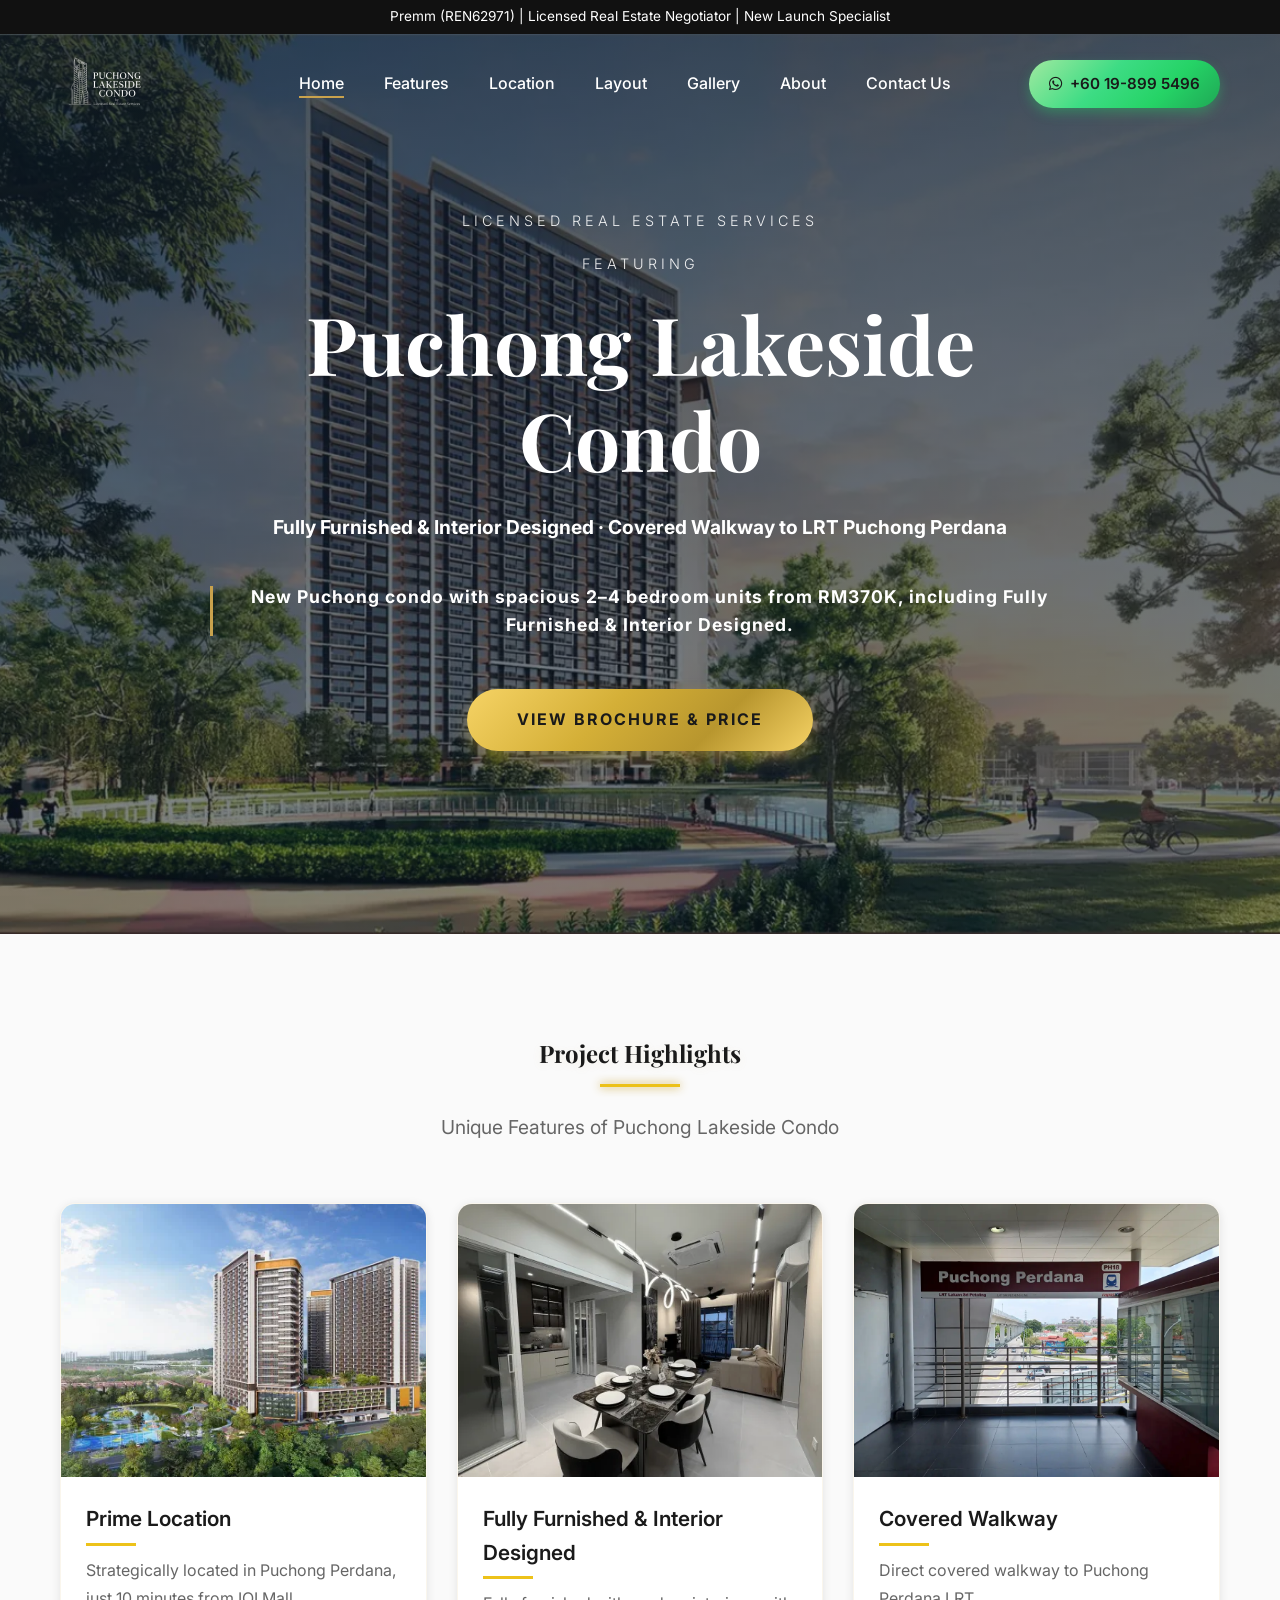
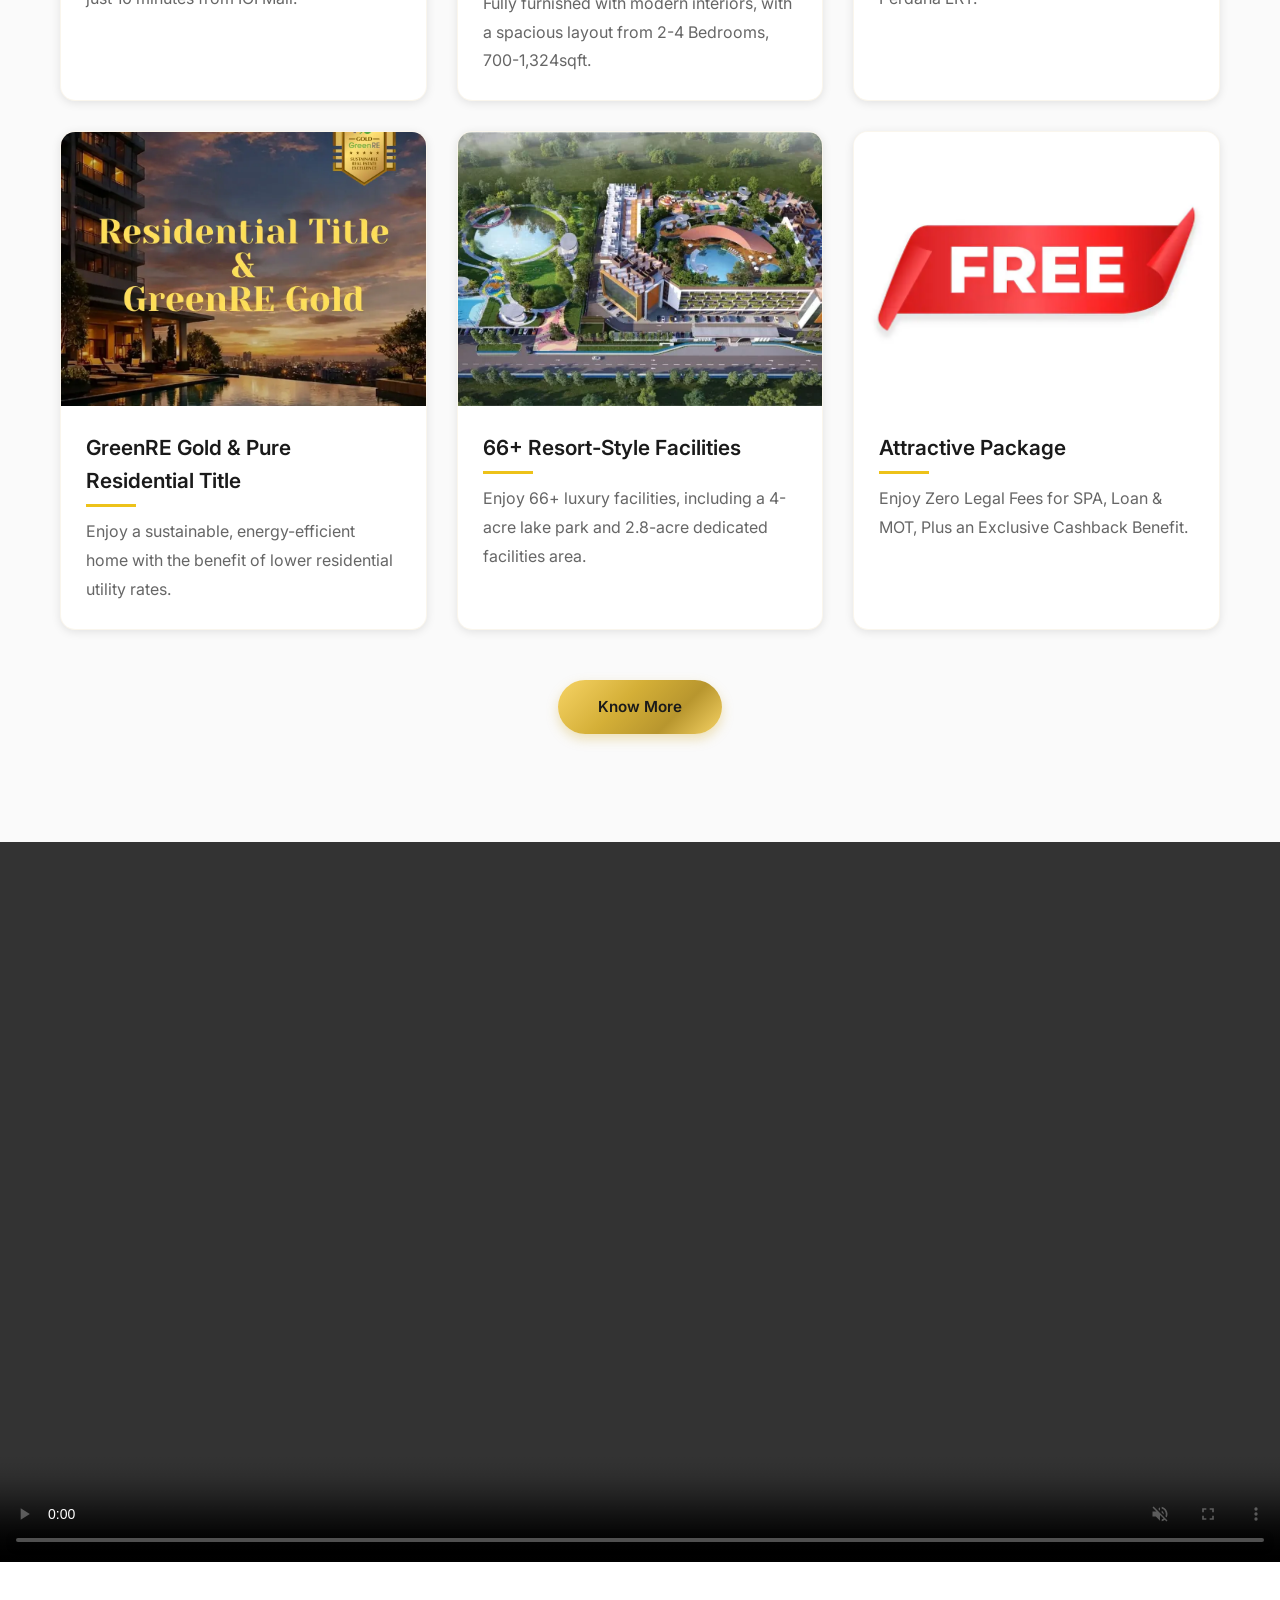
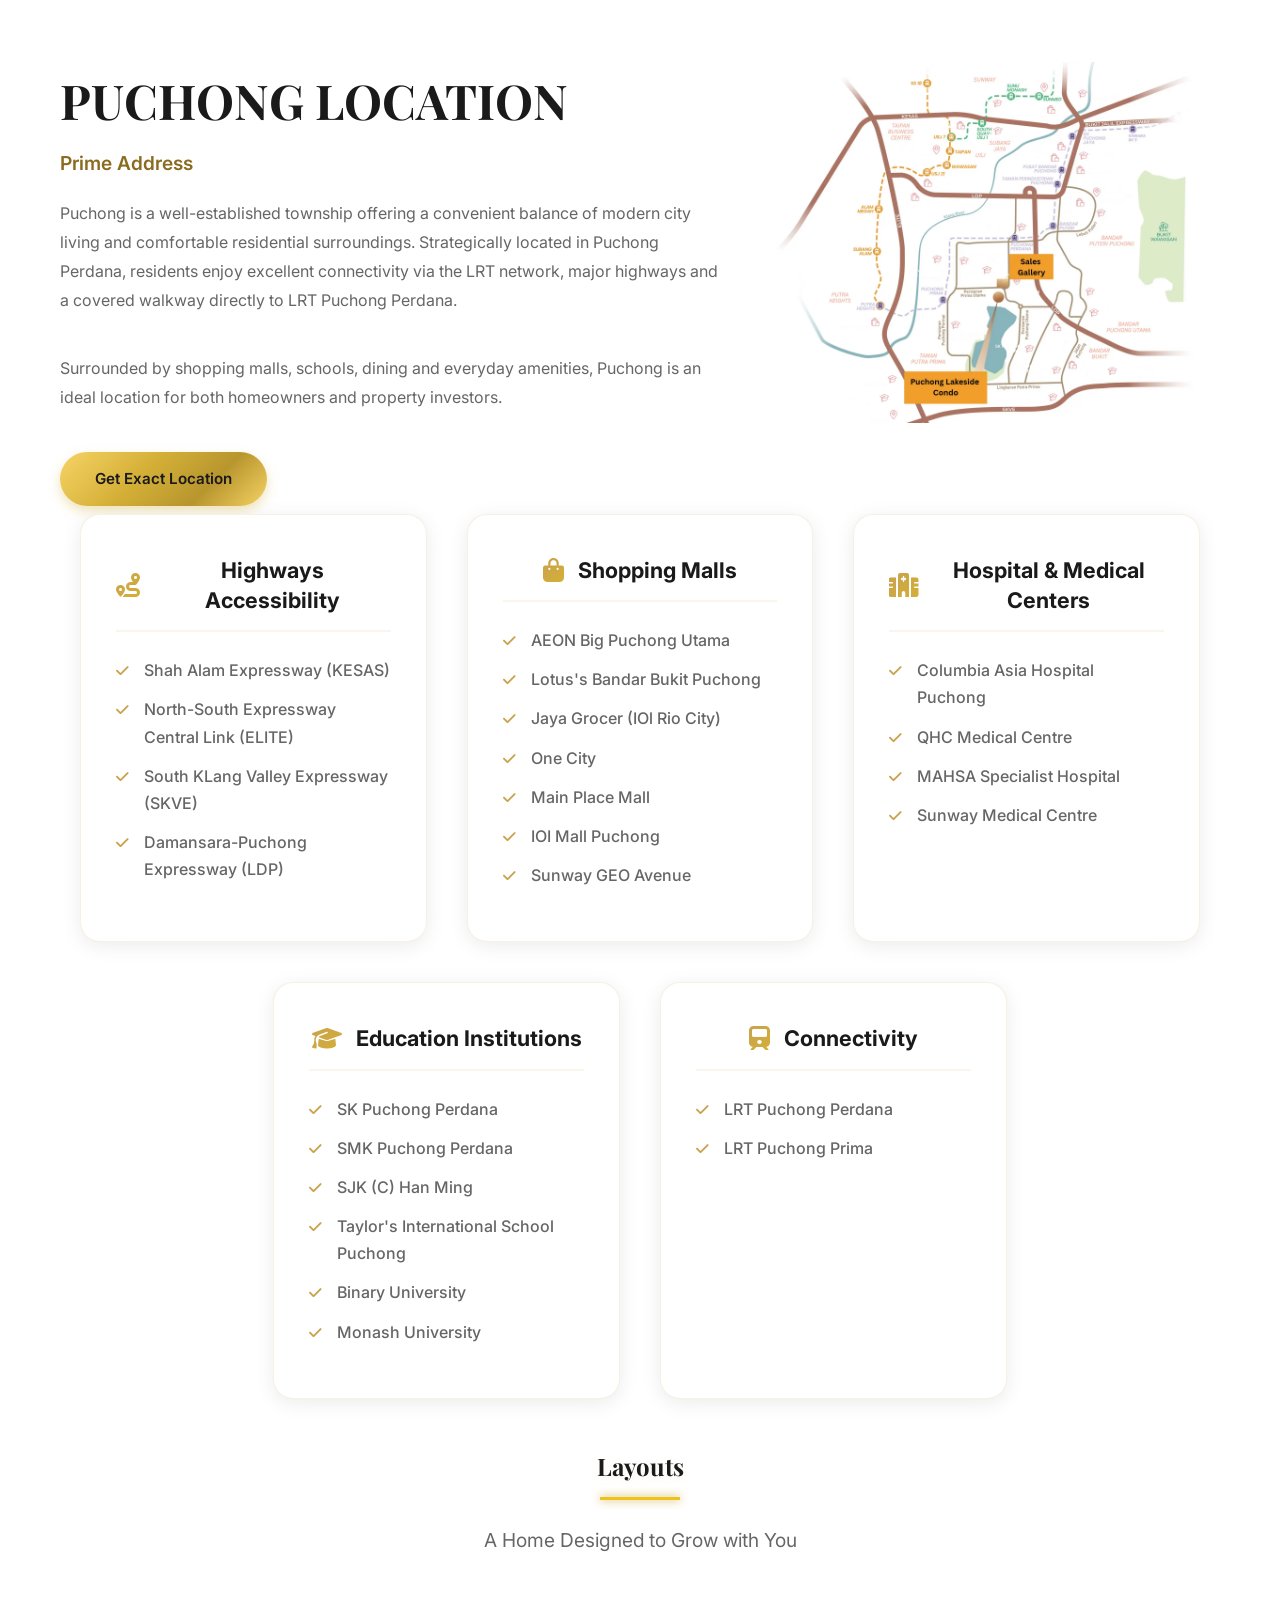
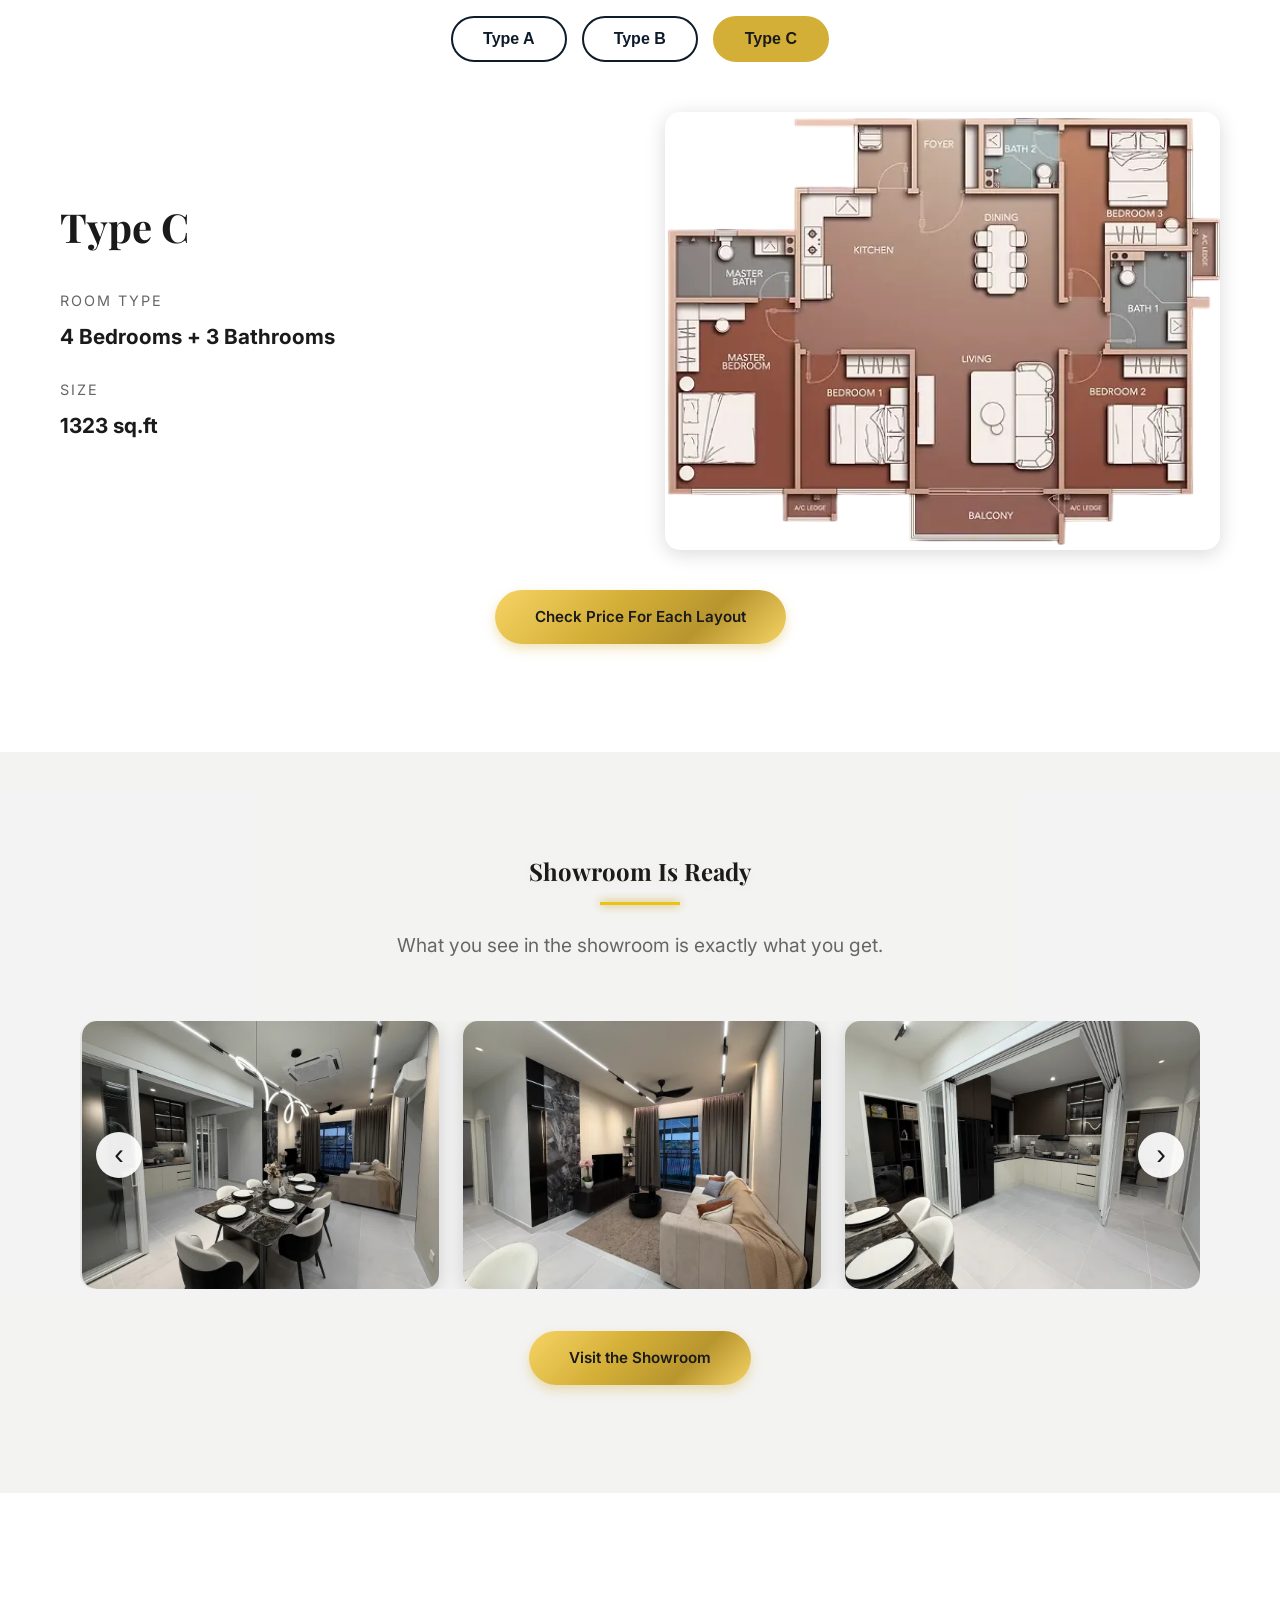
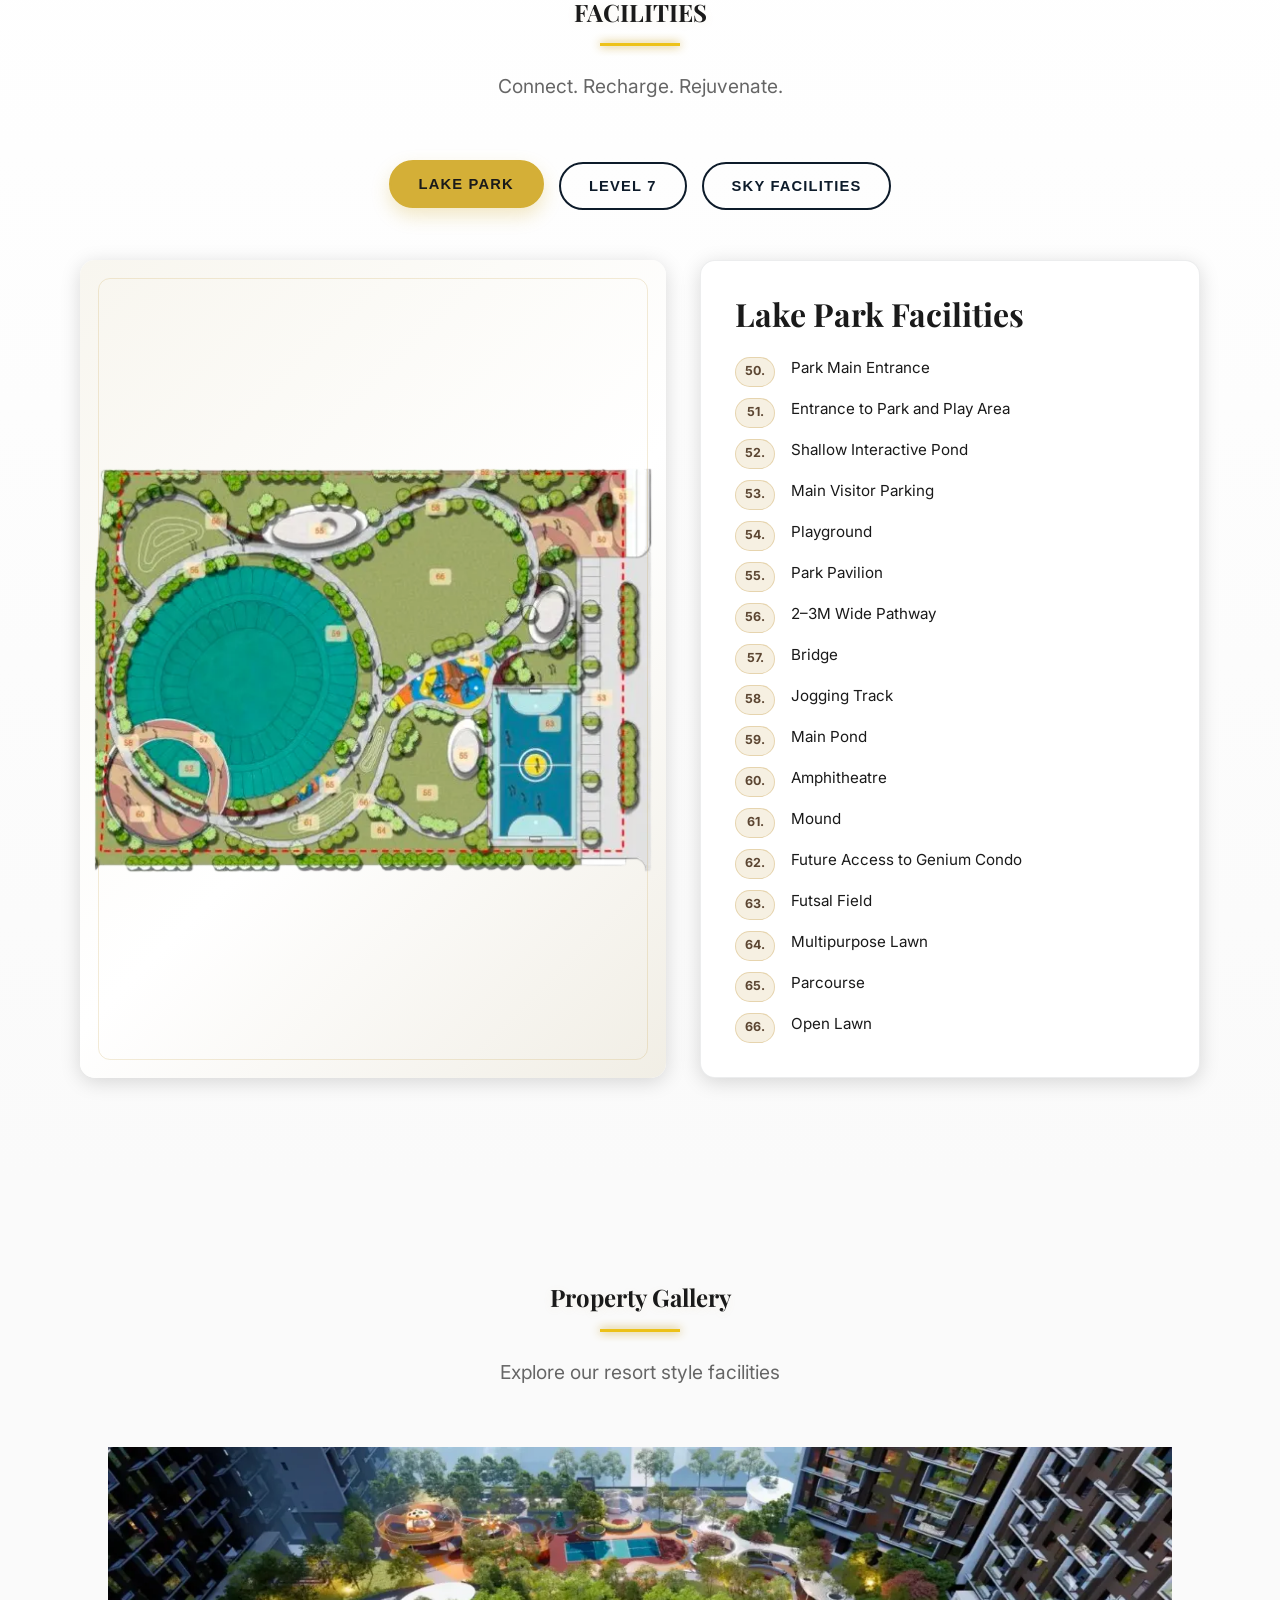
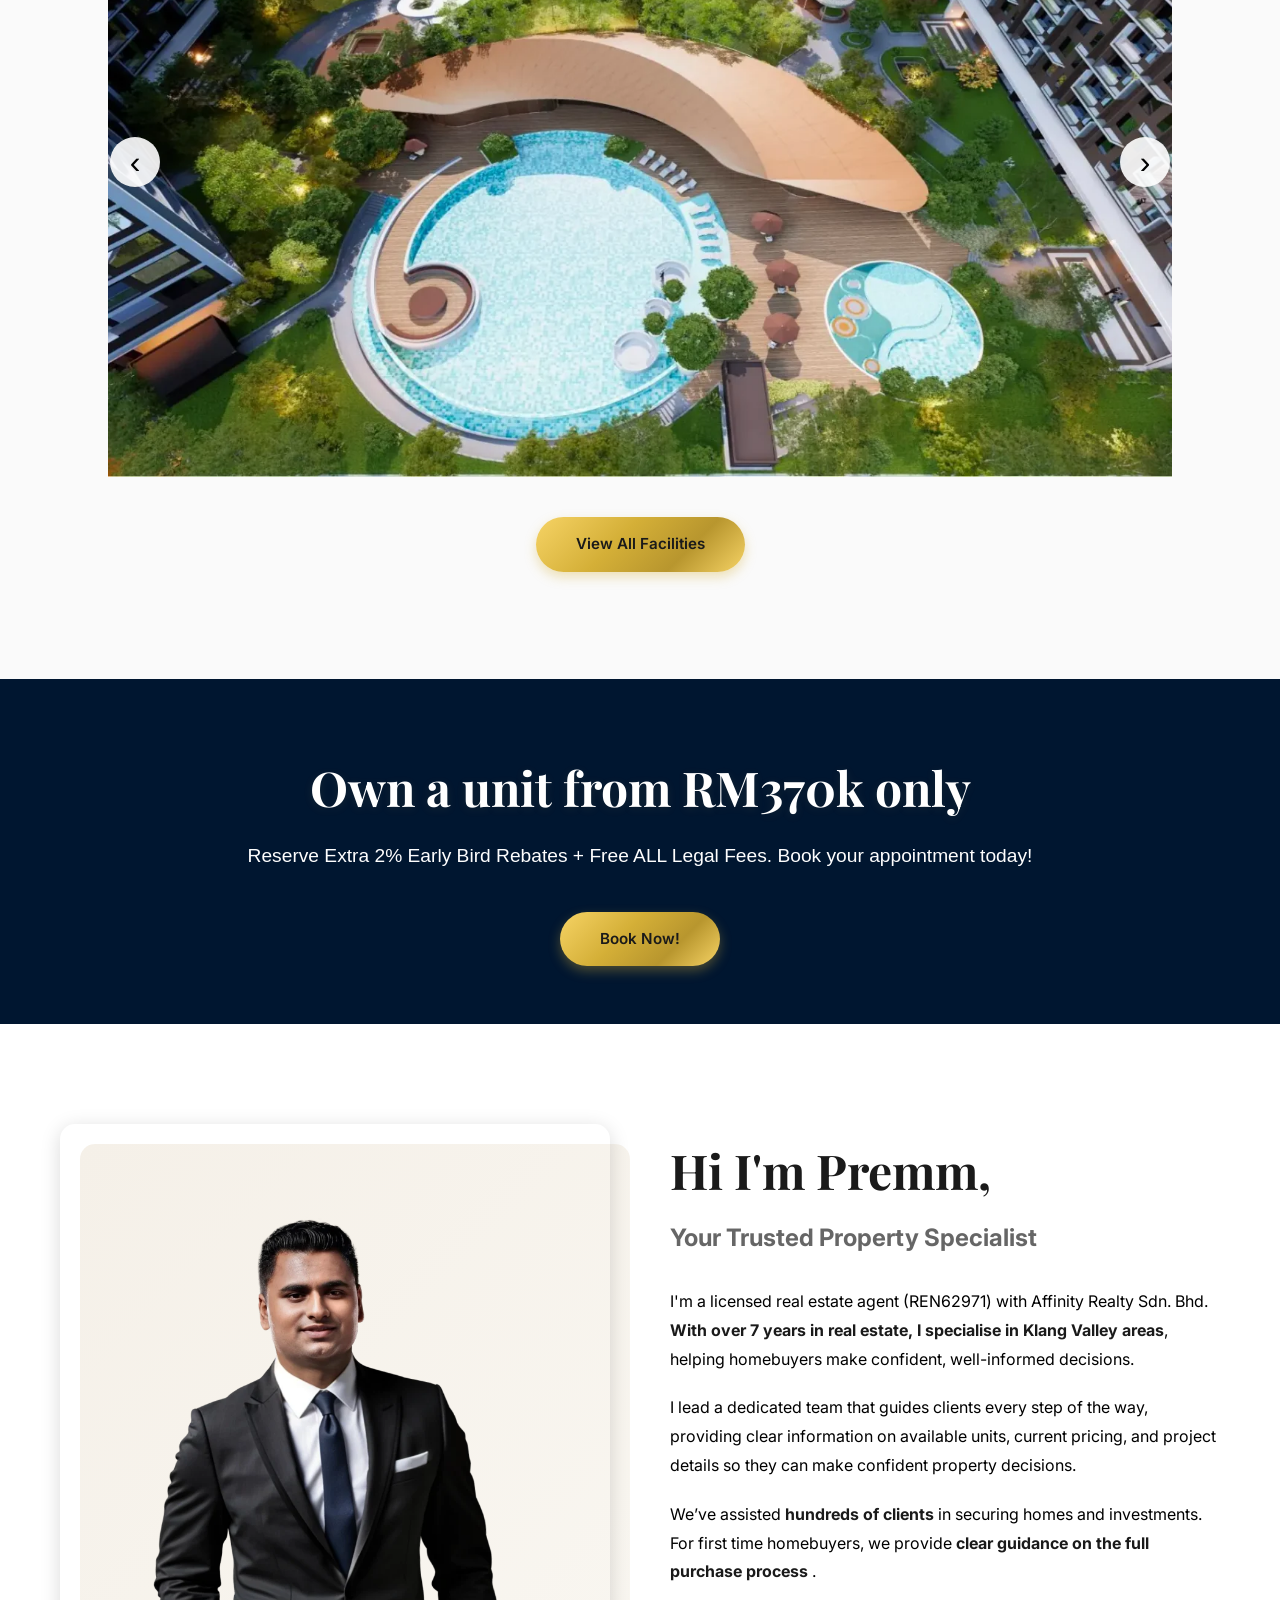
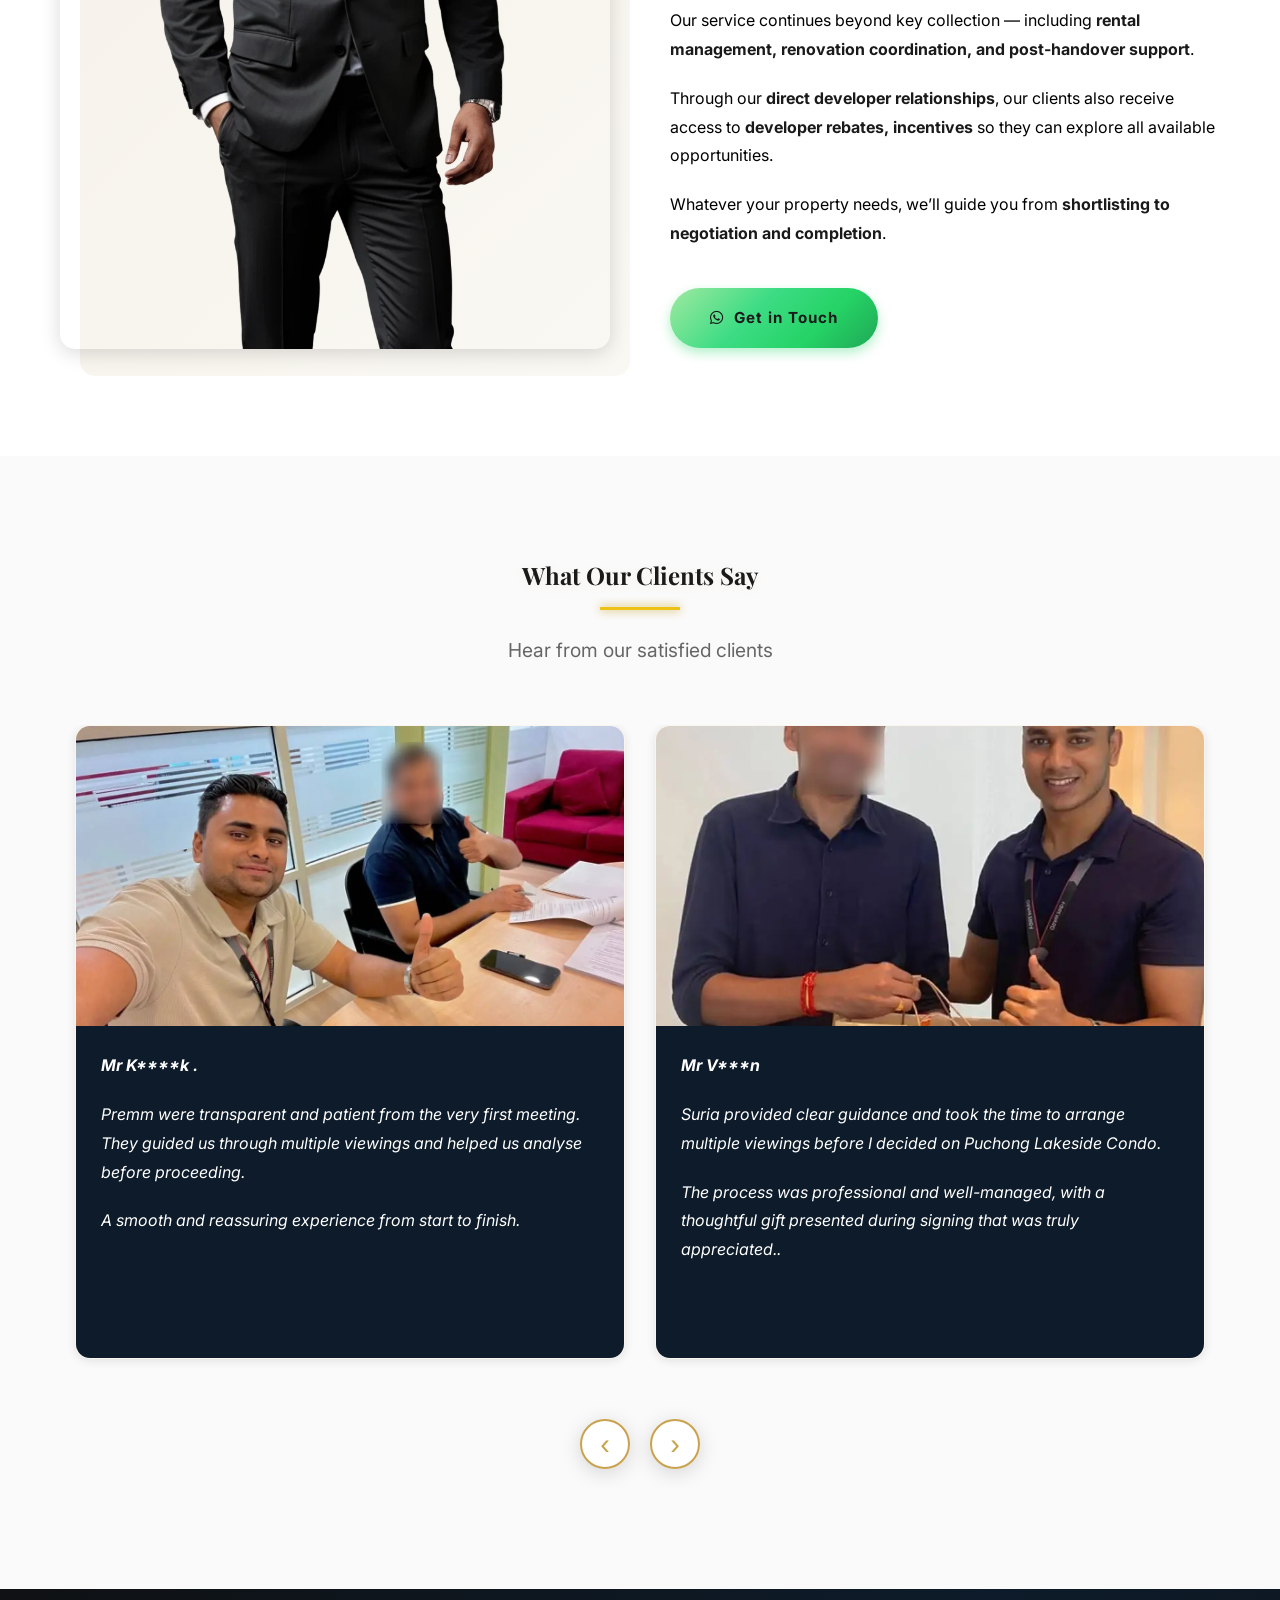
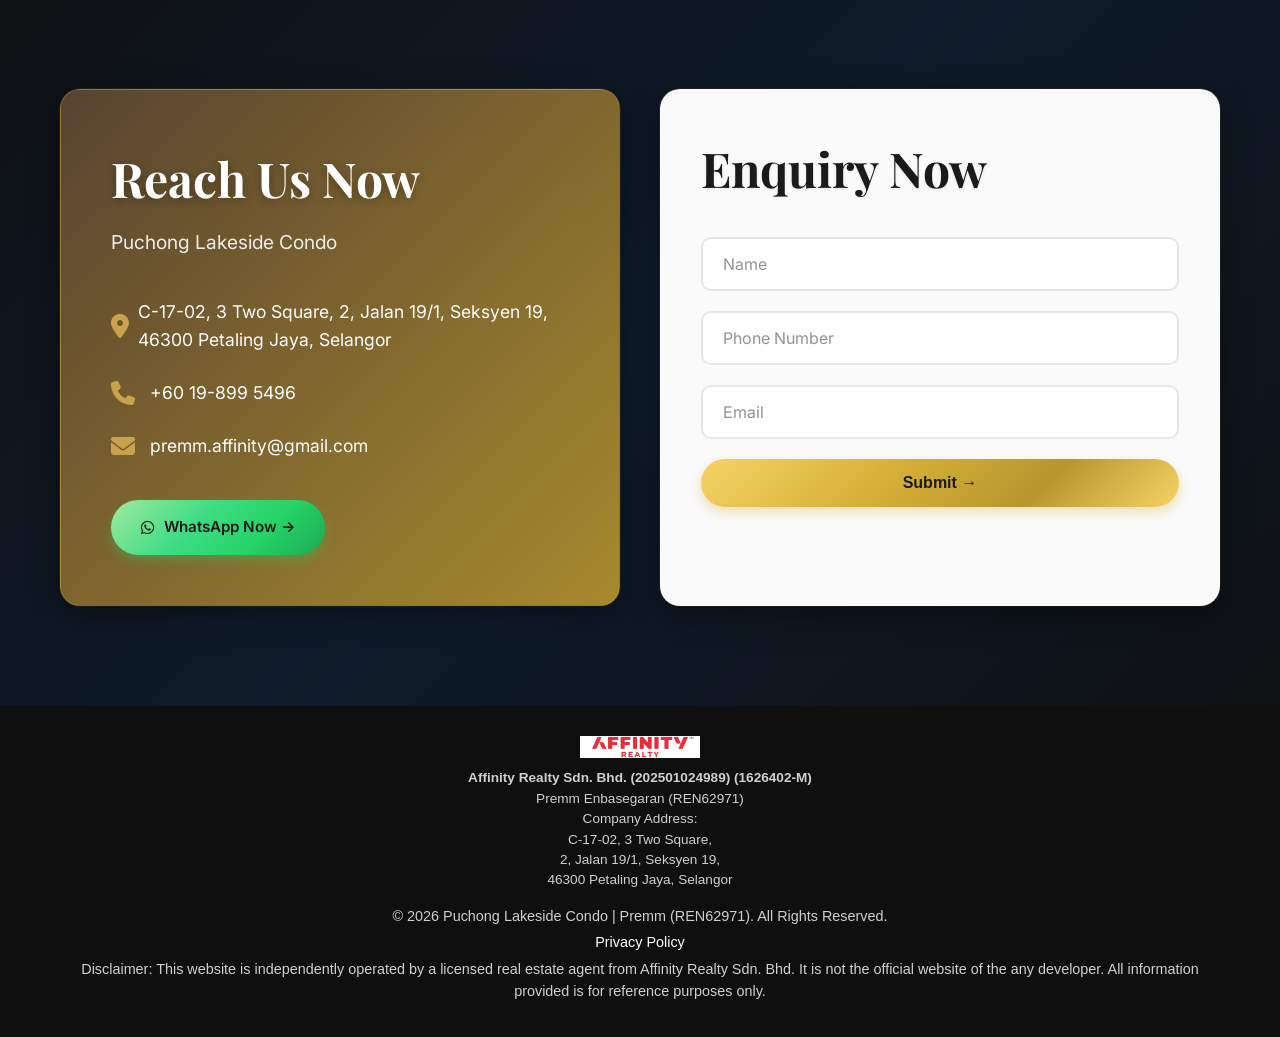
==== commit 6f5e659f: "final pushes" ====
--- a/index.html
+++ b/index.html
@@ -3,25 +3,22 @@
 
 <head>
 
-    <!-- Google Tag Manager (FIRST) -->
-    <script>
-        (function (w, d, s, l, i) {
+    <!-- Google Tag Manager -->
+    <script>(function (w, d, s, l, i) {
             w[l] = w[l] || []; w[l].push({
-                'gtm.start': new Date().getTime(), event: 'gtm.js'
-            });
-            var f = d.getElementsByTagName(s)[0],
-                j = d.createElement(s),
-                dl = l != 'dataLayer' ? '&l=' + l : '';
-            j.async = true;
-            j.src = 'https://www.googletagmanager.com/gtm.js?id=' + i + dl;
-            f.parentNode.insertBefore(j, f);
-        })(window, document, 'script', 'dataLayer', 'GTM-TQVPGHFH');
-    </script>
+                'gtm.start':
+                    new Date().getTime(), event: 'gtm.js'
+            }); var f = d.getElementsByTagName(s)[0],
+                j = d.createElement(s), dl = l != 'dataLayer' ? '&l=' + l : ''; j.async = true; j.src =
+                    'https://www.googletagmanager.com/gtm.js?id=' + i + dl; f.parentNode.insertBefore(j, f);
+        })(window, document, 'script', 'dataLayer', 'GTM-M52KHZGR');</script>
+    <!-- End Google Tag Manager -->
 
     <!-- Basic SEO -->
     <meta charset="UTF-8">
     <meta name="viewport" content="width=device-width, initial-scale=1.0">
-    <meta name="description" content="Discover Puchong Lakeside Condo from RM370K: fully furnished 2–4 bedroom homes, a covered walkway to LRT Puchong Perdana, and resort-style facilities.">
+    <meta name="description"
+        content="Discover Puchong Lakeside Condo from RM370K: fully furnished 2–4 bedroom homes, a covered walkway to LRT Puchong Perdana, and resort-style facilities.">
 
     <title>Puchong Lakeside Condo | Fully Furnished Luxury Condo</title>
 
@@ -31,36 +28,44 @@
 
     <!-- ✅ Social Sharing (VERY IMPORTANT for ads/WhatsApp) -->
     <meta property="og:title" content="Puchong Lakeside Condo | Fully Furnished Luxury Condo">
-    <meta property="og:description" content="Fully furnished 2–4 bedroom homes in Puchong from RM370K, with a covered walkway to LRT Puchong Perdana and resort-style facilities.">
+    <meta property="og:description"
+        content="Fully furnished 2–4 bedroom homes in Puchong from RM370K, with a covered walkway to LRT Puchong Perdana and resort-style facilities.">
     <meta property="og:type" content="website">
     <meta name="twitter:card" content="summary_large_image">
     <meta name="twitter:title" content="Puchong Lakeside Condo | Fully Furnished Luxury Condo">
-    <meta name="twitter:description" content="Explore fully furnished 2–4 bedroom homes in Puchong from RM370K, near LRT Puchong Perdana.">
+    <meta name="twitter:description"
+        content="Explore fully furnished 2–4 bedroom homes in Puchong from RM370K, near LRT Puchong Perdana.">
 
     <!-- Preconnect -->
     <link rel="preconnect" href="https://fonts.googleapis.com">
     <link rel="preconnect" href="https://fonts.gstatic.com" crossorigin="">
 
     <!-- Fonts (non-blocking) -->
-    <link rel="preload" as="style" href="https://fonts.googleapis.com/css2?family=Playfair+Display:wght@400;600;700&amp;family=Inter:wght@300;400;500;600;700&amp;display=swap" onload="this.onload=null;this.rel='stylesheet'">
+    <link rel="preload" as="style"
+        href="https://fonts.googleapis.com/css2?family=Playfair+Display:wght@400;600;700&amp;family=Inter:wght@300;400;500;600;700&amp;display=swap"
+        onload="this.onload=null;this.rel='stylesheet'">
 
     <!-- CSS -->
     <link rel="stylesheet" href="css/style.min.css">
 
     <!-- Font Awesome -->
-    <link rel="preload" href="https://cdnjs.cloudflare.com/ajax/libs/font-awesome/6.4.0/css/all.min.css" as="style" onload="this.onload=null;this.rel='stylesheet'">
+    <link rel="preload" href="https://cdnjs.cloudflare.com/ajax/libs/font-awesome/6.4.0/css/all.min.css" as="style"
+        onload="this.onload=null;this.rel='stylesheet'">
 
     <!-- Fallback (NO JS) -->
     <noscript>
         <link rel="stylesheet" href="css/style.min.css">
-        <link rel="stylesheet" href="https://fonts.googleapis.com/css2?family=Playfair+Display:wght@400;600;700&amp;family=Inter:wght@300;400;500;600;700&amp;display=swap">
+        <link rel="stylesheet"
+            href="https://fonts.googleapis.com/css2?family=Playfair+Display:wght@400;600;700&amp;family=Inter:wght@300;400;500;600;700&amp;display=swap">
         <link rel="stylesheet" href="https://cdnjs.cloudflare.com/ajax/libs/font-awesome/6.4.0/css/all.min.css">
     </noscript>
 
     <!-- ✅ LCP BOOST (VERY IMPORTANT) -->
-    <link rel="preload" as="image" href="assets/images/optimized/hero-mobile.webp" media="(max-width: 768px)" fetchpriority="high">
-
-    <link rel="preload" as="image" href="assets/images/optimized/background-1440.webp" media="(min-width: 769px)" fetchpriority="high">
+    <link rel="preload" as="image" href="assets/images/optimized/hero-mobile.webp" media="(max-width: 768px)"
+        fetchpriority="high">
+
+    <link rel="preload" as="image" href="assets/images/optimized/background-1440.webp" media="(min-width: 769px)"
+        fetchpriority="high">
 
     <!-- Schema (you already had this – keep it) -->
     <script type="application/ld+json">
@@ -80,7 +85,7 @@
 
 <body>
     <!-- Google Tag Manager (noscript) -->
-    <noscript><iframe src="https://www.googletagmanager.com/ns.html?id=GTM-TQVPGHFH" height="0" width="0"
+    <noscript><iframe src="https://www.googletagmanager.com/ns.html?id=GTM-M52KHZGR" height="0" width="0"
             style="display:none;visibility:hidden"></iframe></noscript>
     <!-- End Google Tag Manager (noscript) -->
 
@@ -98,7 +103,8 @@
             <div class="nav-wrapper">
                 <div class="logo">
                     <a href="#home">
-                        <img decoding="async" src="assets/images/optimized/logo-180.webp" alt="Puchong Lakeside Condo Logo" class="logo-img" width="180" height="160">
+                        <img decoding="async" src="assets/images/optimized/logo-180.webp"
+                            alt="Puchong Lakeside Condo Logo" class="logo-img" width="180" height="160">
                     </a>
                 </div>
                 <ul class="nav-menu" id="navMenu">
@@ -110,11 +116,14 @@
                     <li><a href="#about" class="nav-link">About</a></li>
                     <li><a href="#contact" class="nav-link">Contact Us</a></li>
                 </ul>
-                <a href="https://wa.link/bkwyd5" class="whatsapp-nav-btn" data-whatsapp-type="Chat_on_WhatsApp" data-whatsapp-message="Hi Premm, I would like to get the e-brochure for Puchong Lakeside Condo. Thank you." target="_blank" aria-label="Chat on WhatsApp">
+                <a href="https://wa.link/bkwyd5" class="whatsapp-nav-btn" data-whatsapp-type="Chat_on_WhatsApp"
+                    data-whatsapp-message="Hi Premm, I would like to get the e-brochure for Puchong Lakeside Condo. Thank you."
+                    target="_blank" aria-label="Chat on WhatsApp">
                     <i class="fab fa-whatsapp"></i>
                     <span>+60 19-899 5496</span>
                 </a>
-                <button class="hamburger" id="hamburger" type="button" aria-label="Open navigation" aria-controls="navMenu" aria-expanded="false">
+                <button class="hamburger" id="hamburger" type="button" aria-label="Open navigation"
+                    aria-controls="navMenu" aria-expanded="false">
                     <span></span>
                     <span></span>
                     <span></span>
@@ -129,14 +138,18 @@
             <p class="hero-tagline">Licensed Real Estate Services</p>
             <p class="hero-tagline">Featuring</p>
             <h1>Puchong Lakeside Condo</h1>
-            <h2 class="hero-subheadline"><strong> Fully Furnished &amp; Interior Designed · Covered Walkway to LRT Puchong Perdana</strong></h2>
+            <h2 class="hero-subheadline"><strong> Fully Furnished &amp; Interior Designed · Covered Walkway to LRT
+                    Puchong Perdana</strong></h2>
             <div class="hero-info">
                 <p class="info-line">
                     <span class="gold-accent"></span><strong></strong>New Puchong condo with spacious 2–4 bedroom units
                     from RM370K, including Fully Furnished &amp; Interior Designed.
                 </p>
             </div>
-            <a href="https://wa.link/wic79j" class="btn-ebrochure" id="ebrochureBtn" data-whatsapp-type="View_Brochure_&amp;_Price" data-whatsapp-message="Hi Premm, I would like to get the brochure and latest price for Puchong Lakeside Condo. Thank you." target="_blank">View Brochure &amp; Price</a>
+            <a href="https://wa.link/wic79j" class="btn-ebrochure" id="ebrochureBtn"
+                data-whatsapp-type="View_Brochure_&amp;_Price"
+                data-whatsapp-message="Hi Premm, I would like to get the brochure and latest price for Puchong Lakeside Condo. Thank you."
+                target="_blank">View Brochure &amp; Price</a>
         </div>
     </section>
     <!-- SECTION 2: FEATURES + VIDEO -->
@@ -149,7 +162,11 @@
             <div class="features-grid">
                 <div class="feature-card">
                     <div class="feature-image">
-                        <img decoding="async" srcset="assets/images/optimized/location-480.webp 480w, assets/images/location.webp 960w" sizes="(max-width: 768px) calc(100vw - 30px), (max-width: 1024px) calc((100vw - 65px) / 2), 380px" src="assets/images/location.webp" alt="Puchong Lakeside Condo Location Map" loading="lazy" width="960" height="610">
+                        <img decoding="async"
+                            srcset="assets/images/optimized/location-480.webp 480w, assets/images/location.webp 960w"
+                            sizes="(max-width: 768px) calc(100vw - 30px), (max-width: 1024px) calc((100vw - 65px) / 2), 380px"
+                            src="assets/images/location.webp" alt="Puchong Lakeside Condo Location Map" loading="lazy"
+                            width="960" height="610">
                     </div>
                     <div class="feature-content">
                         <h3 class="feature-title">Prime Location</h3>
@@ -158,44 +175,58 @@
                 </div>
                 <div class="feature-card">
                     <div class="feature-image">
-                        <img decoding="async" srcset="assets/images/optimized/fully-furnished-480.webp 480w, assets/images/optimized/fully-furnished-960.webp 960w, assets/images/optimized/fully-furnished-1440.webp 1440w" sizes="(max-width: 768px) calc(100vw - 30px), (max-width: 1024px) calc((100vw - 65px) / 2), 380px" src="assets/images/optimized/fully-furnished-1440.webp" alt="Fully Furnished Units" loading="lazy" width="1440" height="1080">
+                        <img decoding="async"
+                            srcset="assets/images/optimized/fully-furnished-480.webp 480w, assets/images/optimized/fully-furnished-960.webp 960w, assets/images/optimized/fully-furnished-1440.webp 1440w"
+                            sizes="(max-width: 768px) calc(100vw - 30px), (max-width: 1024px) calc((100vw - 65px) / 2), 380px"
+                            src="assets/images/optimized/fully-furnished-1440.webp" alt="Fully Furnished Units"
+                            loading="lazy" width="1440" height="1080">
                     </div>
                     <div class="feature-content">
                         <h3 class="feature-title">Fully Furnished &amp; Interior Designed</h3>
-                        <p>Fully furnished with modern interiors, with a spacious layout from 2-4 Bedrooms, 700-1,324sqft.</p>
+                        <p>Fully furnished with modern interiors, with a spacious layout from 2-4 Bedrooms,
+                            700-1,324sqft.</p>
                     </div>
                 </div>
                 <div class="feature-card">
                     <div class="feature-image">
-                        <img decoding="async" src="assets/images/puchong_perdana_3.webp" alt="LRT Puchong" loading="lazy" width="1024" height="768">
+                        <img decoding="async" src="assets/images/puchong_perdana_3.webp" alt="LRT Puchong"
+                            loading="lazy" width="1024" height="768">
                     </div>
                     <div class="feature-content">
                         <h3 class="feature-title">Covered Walkway</h3>
                         <p>Direct covered walkway to Puchong Perdana LRT.</p>
                     </div>
                 </div>
-                
+
                 <div class="feature-card">
                     <div class="feature-image">
-                        <img decoding="async" src="assets/images/RESIDENTIAL TITTLE &amp; GreenRE Gold.webp" alt="Pure Residential Title" loading="lazy" width="1024" height="1024">
+                        <img decoding="async" src="assets/images/RESIDENTIAL TITTLE & GreenRE Gold.webp"
+                            alt="Pure Residential Title" loading="lazy" width="1024" height="1024">
                     </div>
                     <div class="feature-content">
                         <h3 class="feature-title">GreenRE Gold &amp; Pure Residential Title</h3>
-                        <p>Enjoy a sustainable, energy-efficient home with the benefit of lower residential utility rates.</p>
+                        <p>Enjoy a sustainable, energy-efficient home with the benefit of lower residential utility
+                            rates.</p>
                     </div>
                 </div>
                 <div class="feature-card">
                     <div class="feature-image">
-                        <img decoding="async" srcset="assets/images/optimized/facilities-480.webp 480w, assets/images/optimized/facilities-960.webp 960w, assets/images/optimized/facilities-1440.webp 1440w" sizes="(max-width: 768px) calc(100vw - 30px), (max-width: 1024px) calc((100vw - 65px) / 2), 380px" src="assets/images/optimized/facilities-1440.webp" alt="Resort-Style Facilities" loading="lazy" width="1440" height="1060">
+                        <img decoding="async"
+                            srcset="assets/images/optimized/facilities-480.webp 480w, assets/images/optimized/facilities-960.webp 960w, assets/images/optimized/facilities-1440.webp 1440w"
+                            sizes="(max-width: 768px) calc(100vw - 30px), (max-width: 1024px) calc((100vw - 65px) / 2), 380px"
+                            src="assets/images/optimized/facilities-1440.webp" alt="Resort-Style Facilities"
+                            loading="lazy" width="1440" height="1060">
                     </div>
                     <div class="feature-content">
                         <h3 class="feature-title">66+ Resort-Style Facilities</h3>
-                        <p>Enjoy 66+ luxury facilities, including a 4-acre lake park and 2.8-acre dedicated facilities area.</p>
+                        <p>Enjoy 66+ luxury facilities, including a 4-acre lake park and 2.8-acre dedicated facilities
+                            area.</p>
                     </div>
                 </div>
                 <div class="feature-card">
                     <div class="feature-image">
-                        <img decoding="async" src="assets/images/FREE.webp" alt="Attractive Package" loading="lazy" width="740" height="740">
+                        <img decoding="async" src="assets/images/FREE.webp" alt="Attractive Package" loading="lazy"
+                            width="740" height="740">
                     </div>
                     <div class="feature-content">
                         <h3 class="feature-title">Attractive Package</h3>
@@ -204,34 +235,35 @@
                 </div>
             </div>
             <div class="features-cta">
-                <a href="https://wa.link/3gj9mf" class="btn-brochure" data-whatsapp-type="know_more" data-whatsapp-message="Hi Premm, I would like to get more information on Puchong Lakeside Condo. Thank you." target="_blank">Know More</a>
+                <a href="https://wa.link/3gj9mf" class="btn-brochure" data-whatsapp-type="know_more"
+                    data-whatsapp-message="Hi Premm, I would like to get more information on Puchong Lakeside Condo. Thank you."
+                    target="_blank">Know More</a>
             </div>
         </div>
     </section>
     <!-- Video Section -->
-    <section class="video-section section">
-        <div class="video-container">
-            <video id="propertyVideo" class="property-video" data-poster="assets/images/optimized/fully-furnished-960.webp" muted="" loop="" playsinline="" preload="none">
-                <source src="assets/images/XM video.mp4" type="video/mp4">
-            </video>
-            <div class="video-controls">
-                <button class="video-control-btn" id="videoPlayPause" aria-label="Play/Pause">
-                    <i class="fas fa-play" id="playIcon" style="display: none;"></i>
-                    <i class="fas fa-pause" id="pauseIcon" style="display: inline;"></i>
-                </button>
-                <div class="video-volume-control">
-                    <button class="video-control-btn" id="videoMute" aria-label="Mute/Unmute">
-                        <i class="fas fa-volume-up" id="volumeIcon"></i>
-                        <i class="fas fa-volume-mute" id="muteIcon" style="display: none;"></i>
-                    </button>
-                    <input type="range" id="videoVolume" class="volume-slider" min="0" max="100" value="100" aria-label="Volume">
-                </div>
-                <button class="video-control-btn" id="videoFullscreen" aria-label="Fullscreen">
-                    <i class="fas fa-expand"></i>
-                </button>
-            </div>
-        </div>
-    </section>
+
+
+<section class="video-section section">
+    <div class="video-container">
+        <video
+            id="propertyVideo"
+            class="property-video"
+            autoplay
+            muted
+            loop
+            playsinline
+            preload="metadata"
+            controls>
+
+            <source
+                src="https://res.cloudinary.com/jbwyveui/video/upload/f_mp4/v1791431080/Puchong_Lakesidecondo.mov"
+                type="video/mp4">
+
+        </video>
+    </div>
+</section>
+
     <!-- SECTION 3: LOCATION + LRT CONNECTIVITY -->
     <section id="location" class="location section">
         <div class="container">
@@ -239,13 +271,20 @@
                 <div class="location-left fade-in visible">
                     <h2>PUCHONG LOCATION</h2>
                     <p class="location-subtitle">Prime Address</p>
-                    <p class="location-description">Puchong is a well-established township offering a convenient balance of modern city living and comfortable residential surroundings. Strategically located in Puchong Perdana, residents enjoy excellent connectivity via the LRT network, major highways and a covered walkway directly to LRT Puchong Perdana.</p>
-                    <p class="location-description">Surrounded by shopping malls, schools, dining and everyday amenities, Puchong is an ideal location for both homeowners and property investors.</p>
-
-                    <a href="https://wa.link/loaghr" class="btn-location" data-whatsapp-type="Get_Exact_Location" data-whatsapp-message="Hi Premm, I would like to get the location for Puchong Lakeside Condo. Thank you." target="_blank">Get Exact Location</a>
+                    <p class="location-description">Puchong is a well-established township offering a convenient balance
+                        of modern city living and comfortable residential surroundings. Strategically located in Puchong
+                        Perdana, residents enjoy excellent connectivity via the LRT network, major highways and a
+                        covered walkway directly to LRT Puchong Perdana.</p>
+                    <p class="location-description">Surrounded by shopping malls, schools, dining and everyday
+                        amenities, Puchong is an ideal location for both homeowners and property investors.</p>
+
+                    <a href="https://wa.link/loaghr" class="btn-location" data-whatsapp-type="Get_Exact_Location"
+                        data-whatsapp-message="Hi Premm, I would like to get the location for Puchong Lakeside Condo. Thank you."
+                        target="_blank">Get Exact Location</a>
                 </div>
                 <div class="location-right">
-                    <img decoding="async" src="assets/images/XM Location.webp" alt="Puchong location aerial view" loading="lazy" width="1888" height="1536">
+                    <img decoding="async" src="assets/images/XM Location.webp" alt="Puchong location aerial view"
+                        loading="lazy" width="1888" height="1536">
                 </div>
             </div>
             <div class="info-blocks">
@@ -255,12 +294,10 @@
                         <span>Highways Accessibility</span>
                     </h3>
                     <ul>
-                        <li>LDP </li>
-                        <li>SKVE</li>
-                        <li>MEX</li>
-                        <li>ELITE</li>
-                        <li>NKVE</li>
-                        <li>PLUS</li>
+                        <li>Shah Alam Expressway (KESAS)</li>
+                        <li>North-South Expressway Central Link (ELITE)</li>
+                        <li>South KLang Valley Expressway (SKVE)</li>
+                        <li>Damansara-Puchong Expressway (LDP)</li>
                     </ul>
                 </div>
                 <div class="info-category">
@@ -269,13 +306,13 @@
                         <span>Shopping Malls</span>
                     </h3>
                     <ul>
-                        <li>Bangsar Village</li>
-                        <li>NU Sentral</li>
-                        <li>Bangsar Shopping Centre</li>
-                        <li>Mid Valley City</li>
-                        <li>Pavilion Bukit Bintang</li>
-                        <li>Bukit Bintang Shopping District</li>
-                        <li>Suria KLCC</li>
+                        <li>AEON Big Puchong Utama</li>
+                        <li>Lotus's Bandar Bukit Puchong</li>
+                        <li>Jaya Grocer (IOl Rio City)</li>
+                        <li>One City</li>
+                        <li>Main Place Mall</li>
+                        <li>IOI Mall Puchong</li>
+                        <li>Sunway GEO Avenue</li>
                     </ul>
                 </div>
                 <div class="info-category">
@@ -284,10 +321,10 @@
                         <span>Hospital &amp; Medical Centers</span>
                     </h3>
                     <ul>
-                        <li>Pantai Hospital</li>
-                        <li>University Malaya Medical Centre</li>
-                        <li>Tung Shin Hospital</li>
-                        <li>Prince Court Medical Centre</li>
+                        <li>Columbia Asia Hospital Puchong</li>
+                        <li>QHC Medical Centre</li>
+                        <li>MAHSA Specialist Hospital</li>
+                        <li>Sunway Medical Centre</li>
                     </ul>
                 </div>
                 <div class="info-category">
@@ -296,12 +333,12 @@
                         <span>Education Institutions</span>
                     </h3>
                     <ul>
-                        <li>Havil International School</li>
-                        <li>Kuen Cheng High School</li>
-                        <li>AIS International School</li>
-                        <li>Alice Smith International School Primary Campus</li>
-                        <li>Sri Dasmesh International School</li>
-                        <li>University of Malaya</li>
+                        <li>SK Puchong Perdana</li>
+                        <li>SMK Puchong Perdana</li>
+                        <li>SJK (C) Han Ming</li>
+                        <li>Taylor's International School Puchong</li>
+                        <li>Binary University</li>
+                        <li>Monash University</li>
                     </ul>
                 </div>
                 <div class="info-category">
@@ -310,10 +347,8 @@
                         <span>Connectivity</span>
                     </h3>
                     <ul>
-                        <li>Bangsar LRT Station</li>
-                        <li>KL Sentral (LRT, MRT, KTM, ERL, &amp; KL Monorail)</li>
-                        <li>Mid Valley KTM</li>
-                        <li>Abdullah Hakum Integrated LRT &amp; KTM Station</li>
+                        <li>LRT Puchong Perdana</li>
+                        <li>LRT Puchong Prima</li>
                     </ul>
                 </div>
             </div>
@@ -347,16 +382,19 @@
                     </div>
                 </div>
                 <div class="layout-image-container">
-                    <img decoding="async" id="layoutImage" src="assets/images/Type C.webp" alt="Type C floor plan" loading="lazy" width="535" height="422" style="opacity: 1;">
+                    <img decoding="async" id="layoutImage" src="assets/images/Type C.webp" alt="Type C floor plan"
+                        loading="lazy" width="535" height="422" style="opacity: 1;">
                 </div>
             </div>
 
             <div class="layout-cta">
-                <a href="https://wa.link/rnjfzg" class="btn-site-visit" data-whatsapp-type="Check_Price_For_Each_Layout" data-whatsapp-message="Hi Premm, can you let me know the price of each unit for Puchong Lakeside Condo. Thanks." target="_blank">Check Price For Each Layout</a>
+                <a href="https://wa.link/rnjfzg" class="btn-site-visit" data-whatsapp-type="Check_Price_For_Each_Layout"
+                    data-whatsapp-message="Hi Premm, can you let me know the price of each unit for Puchong Lakeside Condo. Thanks."
+                    target="_blank">Check Price For Each Layout</a>
             </div>
         </div>
     </section>
-   <!-- SECTION 5: SHOWROOM -->
+    <!-- SECTION 5: SHOWROOM -->
     <section id="showroom" class="showroom section">
         <div class="container">
             <div class="section-header visible">
@@ -367,30 +405,58 @@
             <div class="showroom-carousel" aria-label="Showroom photo carousel">
                 <div class="showroom-track" id="showroomTrack">
                     <div class="showroom-slide">
-                        <img decoding="async" srcset="assets/images/optimized/fully-furnished-480.webp 480w, assets/images/optimized/fully-furnished-960.webp 960w, assets/images/optimized/fully-furnished-1440.webp 1440w" sizes="(max-width: 640px) calc(100vw - 30px), (max-width: 1024px) calc((100vw - 60px) / 2), 360px" src="assets/images/optimized/fully-furnished-1440.webp" alt="Showroom dining and living area" loading="lazy" width="1440" height="1080">
+                        <img decoding="async"
+                            srcset="assets/images/optimized/fully-furnished-480.webp 480w, assets/images/optimized/fully-furnished-960.webp 960w, assets/images/optimized/fully-furnished-1440.webp 1440w"
+                            sizes="(max-width: 640px) calc(100vw - 30px), (max-width: 1024px) calc((100vw - 60px) / 2), 360px"
+                            src="assets/images/optimized/fully-furnished-1440.webp"
+                            alt="Showroom dining and living area" loading="lazy" width="1440" height="1080">
                     </div>
                     <div class="showroom-slide">
-                        <img decoding="async" srcset="assets/images/optimized/showroom2-480.webp 480w, assets/images/optimized/showroom2-960.webp 960w, assets/images/optimized/showroom2-1440.webp 1440w" sizes="(max-width: 640px) calc(100vw - 30px), (max-width: 1024px) calc((100vw - 60px) / 2), 360px" src="assets/images/optimized/showroom2-1440.webp" alt="Showroom dining and living area" loading="lazy" width="1440" height="1080">
+                        <img decoding="async"
+                            srcset="assets/images/optimized/showroom2-480.webp 480w, assets/images/optimized/showroom2-960.webp 960w, assets/images/optimized/showroom2-1440.webp 1440w"
+                            sizes="(max-width: 640px) calc(100vw - 30px), (max-width: 1024px) calc((100vw - 60px) / 2), 360px"
+                            src="assets/images/optimized/showroom2-1440.webp" alt="Showroom dining and living area"
+                            loading="lazy" width="1440" height="1080">
                     </div>
                     <div class="showroom-slide">
-                        <img decoding="async" srcset="assets/images/optimized/showroom3-480.webp 480w, assets/images/optimized/showroom3-960.webp 960w, assets/images/optimized/showroom3-1440.webp 1440w" sizes="(max-width: 640px) calc(100vw - 30px), (max-width: 1024px) calc((100vw - 60px) / 2), 360px" src="assets/images/optimized/showroom3-1440.webp" alt="Showroom dining and living area" loading="lazy" width="1440" height="1080">
+                        <img decoding="async"
+                            srcset="assets/images/optimized/showroom3-480.webp 480w, assets/images/optimized/showroom3-960.webp 960w, assets/images/optimized/showroom3-1440.webp 1440w"
+                            sizes="(max-width: 640px) calc(100vw - 30px), (max-width: 1024px) calc((100vw - 60px) / 2), 360px"
+                            src="assets/images/optimized/showroom3-1440.webp" alt="Showroom dining and living area"
+                            loading="lazy" width="1440" height="1080">
                     </div>
                     <div class="showroom-slide">
-                        <img decoding="async" srcset="assets/images/optimized/showroom5-480.webp 480w, assets/images/optimized/showroom5-960.webp 960w, assets/images/optimized/showroom5-1440.webp 1440w" sizes="(max-width: 640px) calc(100vw - 30px), (max-width: 1024px) calc((100vw - 60px) / 2), 360px" src="assets/images/optimized/showroom5-1440.webp" alt="Showroom kitchen and furnishing" loading="lazy" width="1440" height="1080">
+                        <img decoding="async"
+                            srcset="assets/images/optimized/showroom5-480.webp 480w, assets/images/optimized/showroom5-960.webp 960w, assets/images/optimized/showroom5-1440.webp 1440w"
+                            sizes="(max-width: 640px) calc(100vw - 30px), (max-width: 1024px) calc((100vw - 60px) / 2), 360px"
+                            src="assets/images/optimized/showroom5-1440.webp" alt="Showroom kitchen and furnishing"
+                            loading="lazy" width="1440" height="1080">
                     </div>
                     <div class="showroom-slide">
-                        <img decoding="async" srcset="assets/images/optimized/showroom6-480.webp 480w, assets/images/optimized/showroom6-960.webp 960w, assets/images/optimized/showroom6-1440.webp 1440w" sizes="(max-width: 640px) calc(100vw - 30px), (max-width: 1024px) calc((100vw - 60px) / 2), 360px" src="assets/images/optimized/showroom6-1440.webp" alt="Showroom bedroom interior" loading="lazy" width="1440" height="1080">
+                        <img decoding="async"
+                            srcset="assets/images/optimized/showroom6-480.webp 480w, assets/images/optimized/showroom6-960.webp 960w, assets/images/optimized/showroom6-1440.webp 1440w"
+                            sizes="(max-width: 640px) calc(100vw - 30px), (max-width: 1024px) calc((100vw - 60px) / 2), 360px"
+                            src="assets/images/optimized/showroom6-1440.webp" alt="Showroom bedroom interior"
+                            loading="lazy" width="1440" height="1080">
                     </div>
                     <div class="showroom-slide">
-                        <img decoding="async" srcset="assets/images/optimized/showroom7-480.webp 480w, assets/images/optimized/showroom7-960.webp 960w, assets/images/optimized/showroom7-1440.webp 1440w" sizes="(max-width: 640px) calc(100vw - 30px), (max-width: 1024px) calc((100vw - 60px) / 2), 360px" src="assets/images/optimized/showroom7-1440.webp" alt="Showroom bedroom interior" loading="lazy" width="1440" height="1920">
-                    </div>
-                </div>
-                <button class="showroom-prev" id="showroomPrev" type="button" aria-label="Previous showroom photo">‹</button>
-                <button class="showroom-next" id="showroomNext" type="button" aria-label="Next showroom photo">›</button>
+                        <img decoding="async"
+                            srcset="assets/images/optimized/showroom7-480.webp 480w, assets/images/optimized/showroom7-960.webp 960w, assets/images/optimized/showroom7-1440.webp 1440w"
+                            sizes="(max-width: 640px) calc(100vw - 30px), (max-width: 1024px) calc((100vw - 60px) / 2), 360px"
+                            src="assets/images/optimized/showroom7-1440.webp" alt="Showroom bedroom interior"
+                            loading="lazy" width="1440" height="1920">
+                    </div>
+                </div>
+                <button class="showroom-prev" id="showroomPrev" type="button"
+                    aria-label="Previous showroom photo">‹</button>
+                <button class="showroom-next" id="showroomNext" type="button"
+                    aria-label="Next showroom photo">›</button>
             </div>
 
             <div class="showroom-cta">
-                <a href="https://wa.link/z2d3oc" class="btn-showroom" data-whatsapp-type="Visit_Showroom" data-whatsapp-message="Hi Premm, I would like to visit the showroom for Puchong Lakeside Condo. Can I book an appointment? Thank you." target="_blank">Visit the Showroom</a>
+                <a href="https://wa.link/z2d3oc" class="btn-showroom" data-whatsapp-type="Visit_Showroom"
+                    data-whatsapp-message="Hi Premm, I would like to visit the showroom for Puchong Lakeside Condo. Can I book an appointment? Thank you."
+                    target="_blank">Visit the Showroom</a>
             </div>
         </div>
     </section>
@@ -404,17 +470,23 @@
             </div>
 
             <div class="facility-tabs" role="tablist" aria-label="Facilities">
-                <button class="facility-tab active" id="facility-tab-lake-park" type="button" role="tab" aria-selected="true" aria-controls="facility-panel-lake-park" data-facility="lake-park" tabindex="0">LAKE
+                <button class="facility-tab active" id="facility-tab-lake-park" type="button" role="tab"
+                    aria-selected="true" aria-controls="facility-panel-lake-park" data-facility="lake-park"
+                    tabindex="0">LAKE
                     PARK</button>
-                <button class="facility-tab" id="facility-tab-level-7" type="button" role="tab" aria-selected="false" aria-controls="facility-panel-level-7" data-facility="level-7" tabindex="-1">LEVEL 7</button>
-                <button class="facility-tab" id="facility-tab-sky" type="button" role="tab" aria-selected="false" aria-controls="facility-panel-sky" data-facility="sky" tabindex="-1">SKY FACILITIES</button>
+                <button class="facility-tab" id="facility-tab-level-7" type="button" role="tab" aria-selected="false"
+                    aria-controls="facility-panel-level-7" data-facility="level-7" tabindex="-1">LEVEL 7</button>
+                <button class="facility-tab" id="facility-tab-sky" type="button" role="tab" aria-selected="false"
+                    aria-controls="facility-panel-sky" data-facility="sky" tabindex="-1">SKY FACILITIES</button>
             </div>
 
             <div class="facility-panels">
-                <div class="facility-panel active" id="facility-panel-lake-park" role="tabpanel" aria-labelledby="facility-tab-lake-park" data-facility-panel="lake-park">
+                <div class="facility-panel active" id="facility-panel-lake-park" role="tabpanel"
+                    aria-labelledby="facility-tab-lake-park" data-facility-panel="lake-park">
                     <div class="facility-media">
                         <div class="facility-image" data-placeholder="Add assets/images/lake-park.webp">
-                            <img decoding="async" src="assets/images/LakeFacilities.webp" alt="Lake Park facilities plan" loading="lazy" width="590" height="423">
+                            <img decoding="async" src="assets/images/LakeFacilities.webp"
+                                alt="Lake Park facilities plan" loading="lazy" width="590" height="423">
                         </div>
                     </div>
                     <div class="facility-content">
@@ -457,10 +529,12 @@
                     </div>
                 </div>
 
-                <div class="facility-panel" id="facility-panel-level-7" role="tabpanel" aria-labelledby="facility-tab-level-7" data-facility-panel="level-7" hidden="">
+                <div class="facility-panel" id="facility-panel-level-7" role="tabpanel"
+                    aria-labelledby="facility-tab-level-7" data-facility-panel="level-7" hidden="">
                     <div class="facility-media">
                         <div class="facility-image" data-placeholder="Add assets/images/level-7-facilities.webp">
-                            <img decoding="async" src="assets/images/level7.webp" alt="Level 7 facilities plan" loading="lazy" width="550" height="453">
+                            <img decoding="async" src="assets/images/level7.webp" alt="Level 7 facilities plan"
+                                loading="lazy" width="550" height="453">
                         </div>
                     </div>
                     <div class="facility-content">
@@ -479,7 +553,7 @@
                             <div class="facility-item"><span class="facility-marker">6.</span><span>Private Dining Room
                                     01</span></div>
                             <div class="facility-item"><span class="facility-marker">7–9.</span><span>Multipurpose Hall
-                                    </span></div>
+                                </span></div>
                             <div class="facility-item"><span class="facility-marker">10.</span><span>Private Dining Room
                                     02</span></div>
                             <div class="facility-item"><span class="facility-marker">11.</span><span>Badminton
@@ -494,7 +568,8 @@
                                     Toilet</span></div>
                             <div class="facility-item"><span class="facility-marker">16.</span><span>Male Changing &amp;
                                     Sauna Room</span></div>
-                            <div class="facility-item"><span class="facility-marker">17.</span><span>Female Changing &amp;
+                            <div class="facility-item"><span class="facility-marker">17.</span><span>Female Changing
+                                    &amp;
                                     Sauna Room</span></div>
                             <div class="facility-item"><span class="facility-marker">18.</span><span>Entrance</span>
                             </div>
@@ -542,16 +617,18 @@
                     </div>
                 </div>
 
-                <div class="facility-panel" id="facility-panel-sky" role="tabpanel" aria-labelledby="facility-tab-sky" data-facility-panel="sky" hidden="">
+                <div class="facility-panel" id="facility-panel-sky" role="tabpanel" aria-labelledby="facility-tab-sky"
+                    data-facility-panel="sky" hidden="">
                     <div class="facility-media">
                         <div class="facility-image" data-placeholder="Add assets/images/sky-facilities-level-36.webp">
-                            <img decoding="async" src="assets/images/Rooftop.webp" alt="Sky Facilities Level 36 plan" loading="lazy" width="499" height="500">
+                            <img decoding="async" src="assets/images/Rooftop.webp" alt="Sky Facilities Level 36 plan"
+                                loading="lazy" width="499" height="500">
                         </div>
                     </div>
                     <div class="facility-content">
                         <h3>Sky Facilities — Level 36</h3>
                         <div class="facility-list" aria-label="Sky Facilities Level 36 list">
-                            
+
                             <div class="facility-item"><span class="facility-marker">41.</span><span>Outdoor Resting
                                     Area</span></div>
                             <div class="facility-item"><span class="facility-marker">42.</span><span>Viewing
@@ -587,38 +664,73 @@
             <div class="gallery-carousel">
                 <div class="gallery-track" id="galleryTrack" style="transition: none; transform: translateX(0px);">
                     <div class="gallery-slide">
-                        <img decoding="async" srcset="assets/images/optimized/f1-480.webp 480w, assets/images/optimized/f1-960.webp 960w, assets/images/optimized/f1-1440.webp 1440w" sizes="(max-width: 1100px) calc(100vw - 40px), 1100px" src="assets/images/optimized/f1-1440.webp" alt="Xanadu Millenium Facilites" loading="lazy" width="1440" height="853">
+                        <img decoding="async"
+                            srcset="assets/images/optimized/f1-480.webp 480w, assets/images/optimized/f1-960.webp 960w, assets/images/optimized/f1-1440.webp 1440w"
+                            sizes="(max-width: 1100px) calc(100vw - 40px), 1100px"
+                            src="assets/images/optimized/f1-1440.webp" alt="Xanadu Millenium Facilites" loading="lazy"
+                            width="1440" height="853">
                     </div>
                     <div class="gallery-slide">
-                        <img decoding="async" srcset="assets/images/optimized/f2-480.webp 480w, assets/images/optimized/f2-960.webp 960w, assets/images/optimized/f2-1440.webp 1440w" sizes="(max-width: 1100px) calc(100vw - 40px), 1100px" src="assets/images/optimized/f2-1440.webp" alt="Xanadu Millenium Facilites" loading="lazy" width="1440" height="806">
+                        <img decoding="async"
+                            srcset="assets/images/optimized/f2-480.webp 480w, assets/images/optimized/f2-960.webp 960w, assets/images/optimized/f2-1440.webp 1440w"
+                            sizes="(max-width: 1100px) calc(100vw - 40px), 1100px"
+                            src="assets/images/optimized/f2-1440.webp" alt="Xanadu Millenium Facilites" loading="lazy"
+                            width="1440" height="806">
                     </div>
                     <div class="gallery-slide">
-                        <img decoding="async" srcset="assets/images/optimized/f3-480.webp 480w, assets/images/optimized/f3-960.webp 960w, assets/images/optimized/f3-1440.webp 1440w" sizes="(max-width: 1100px) calc(100vw - 40px), 1100px" src="assets/images/optimized/f3-1440.webp" alt="Xanadu Millenium Facilites" loading="lazy" width="1440" height="855">
+                        <img decoding="async"
+                            srcset="assets/images/optimized/f3-480.webp 480w, assets/images/optimized/f3-960.webp 960w, assets/images/optimized/f3-1440.webp 1440w"
+                            sizes="(max-width: 1100px) calc(100vw - 40px), 1100px"
+                            src="assets/images/optimized/f3-1440.webp" alt="Xanadu Millenium Facilites" loading="lazy"
+                            width="1440" height="855">
                     </div>
                     <div class="gallery-slide">
-                        <img decoding="async" srcset="assets/images/optimized/f4-480.webp 480w, assets/images/optimized/f4-960.webp 960w, assets/images/optimized/f4-1440.webp 1440w" sizes="(max-width: 1100px) calc(100vw - 40px), 1100px" src="assets/images/optimized/f4-1440.webp" alt="Xanadu Millenium Facilites" loading="lazy" width="1440" height="861">
+                        <img decoding="async"
+                            srcset="assets/images/optimized/f4-480.webp 480w, assets/images/optimized/f4-960.webp 960w, assets/images/optimized/f4-1440.webp 1440w"
+                            sizes="(max-width: 1100px) calc(100vw - 40px), 1100px"
+                            src="assets/images/optimized/f4-1440.webp" alt="Xanadu Millenium Facilites" loading="lazy"
+                            width="1440" height="861">
                     </div>
                     <div class="gallery-slide">
-                        <img decoding="async" srcset="assets/images/optimized/f5-480.webp 480w, assets/images/optimized/f5-960.webp 960w, assets/images/optimized/f5-1440.webp 1440w" sizes="(max-width: 1100px) calc(100vw - 40px), 1100px" src="assets/images/optimized/f5-1440.webp" alt="Xanadu Millenium Facilites" loading="lazy" width="1440" height="892">
+                        <img decoding="async"
+                            srcset="assets/images/optimized/f5-480.webp 480w, assets/images/optimized/f5-960.webp 960w, assets/images/optimized/f5-1440.webp 1440w"
+                            sizes="(max-width: 1100px) calc(100vw - 40px), 1100px"
+                            src="assets/images/optimized/f5-1440.webp" alt="Xanadu Millenium Facilites" loading="lazy"
+                            width="1440" height="892">
                     </div>
                     <div class="gallery-slide">
-                        <img decoding="async" srcset="assets/images/optimized/f6-480.webp 480w, assets/images/optimized/f6-960.webp 960w, assets/images/optimized/f6-1440.webp 1440w" sizes="(max-width: 1100px) calc(100vw - 40px), 1100px" src="assets/images/optimized/f6-1440.webp" alt="Xanadu Millenium Facilites" loading="lazy" width="1440" height="835">
+                        <img decoding="async"
+                            srcset="assets/images/optimized/f6-480.webp 480w, assets/images/optimized/f6-960.webp 960w, assets/images/optimized/f6-1440.webp 1440w"
+                            sizes="(max-width: 1100px) calc(100vw - 40px), 1100px"
+                            src="assets/images/optimized/f6-1440.webp" alt="Xanadu Millenium Facilites" loading="lazy"
+                            width="1440" height="835">
                     </div>
                     <div class="gallery-slide">
-                        <img decoding="async" srcset="assets/images/optimized/f7-480.webp 480w, assets/images/optimized/f7-960.webp 960w, assets/images/optimized/f7-1440.webp 1440w" sizes="(max-width: 1100px) calc(100vw - 40px), 1100px" src="assets/images/optimized/f7-1440.webp" alt="Xanadu Millenium Facilitesx" loading="lazy" width="1440" height="791">
-                    </div>
-                <div class="gallery-slide">
-                        <img decoding="async" srcset="assets/images/optimized/f1-480.webp 480w, assets/images/optimized/f1-960.webp 960w, assets/images/optimized/f1-1440.webp 1440w" sizes="(max-width: 1100px) calc(100vw - 40px), 1100px" src="assets/images/optimized/f1-1440.webp" alt="Xanadu Millenium Facilites" loading="lazy" width="1440" height="853">
-                    </div></div>
+                        <img decoding="async"
+                            srcset="assets/images/optimized/f7-480.webp 480w, assets/images/optimized/f7-960.webp 960w, assets/images/optimized/f7-1440.webp 1440w"
+                            sizes="(max-width: 1100px) calc(100vw - 40px), 1100px"
+                            src="assets/images/optimized/f7-1440.webp" alt="Xanadu Millenium Facilitesx" loading="lazy"
+                            width="1440" height="791">
+                    </div>
+                    <div class="gallery-slide">
+                        <img decoding="async"
+                            srcset="assets/images/optimized/f1-480.webp 480w, assets/images/optimized/f1-960.webp 960w, assets/images/optimized/f1-1440.webp 1440w"
+                            sizes="(max-width: 1100px) calc(100vw - 40px), 1100px"
+                            src="assets/images/optimized/f1-1440.webp" alt="Xanadu Millenium Facilites" loading="lazy"
+                            width="1440" height="853">
+                    </div>
+                </div>
                 <button class="gallery-prev" id="galleryPrev">‹</button>
                 <button class="gallery-next" id="galleryNext">›</button>
             </div>
             <div class="gallery-cta">
-                <a href="https://wa.link/9pvbov" class="btn-gallery" data-whatsapp-type="View_All_Facilities" data-whatsapp-message="Hi Premm, I would like to view all the facilities and all information for Puchong Lakeside Condo. Thank you." target="_blank">View All Facilities
+                <a href="https://wa.link/9pvbov" class="btn-gallery" data-whatsapp-type="View_All_Facilities"
+                    data-whatsapp-message="Hi Premm, I would like to view all the facilities and all information for Puchong Lakeside Condo. Thank you."
+                    target="_blank">View All Facilities
                 </a>
             </div>
         </div>
-        
+
     </section>
 
     <section class="lrt-section1 section" id="promotion">
@@ -628,7 +740,9 @@
                 <h3>Reserve Extra 2% Early Bird Rebates + Free ALL Legal Fees. Book your appointment today!</h3>
             </div>
             <div class="lrt-cta">
-                <a href="https://wa.link/z2d3oc" class="btn-connectivity" data-whatsapp-type="Book_Now" data-whatsapp-message="Hi Premm, I'm interested in the promotion for Puchong Lakeside Condo. Thank you." target="_blank">Book Now!</a>
+                <a href="https://wa.link/z2d3oc" class="btn-connectivity" data-whatsapp-type="Book_Now"
+                    data-whatsapp-message="Hi Premm, I'm interested in the promotion for Puchong Lakeside Condo. Thank you."
+                    target="_blank">Book Now!</a>
             </div>
         </div>
     </section>
@@ -639,7 +753,8 @@
             <div class="about-content">
                 <div class="about-image">
                     <div class="image-bg"></div>
-                    <img decoding="async" src="assets/images/premm.webp" alt="Premm - Bangsar Expert" loading="lazy" width="900" height="1350">
+                    <img decoding="async" src="assets/images/premm.webp" alt="Premm - Bangsar Expert" loading="lazy"
+                        width="900" height="1350">
                 </div>
                 <div class="about-text fade-in visible">
                     <h2>Hi I'm Premm,</h2>
@@ -647,13 +762,14 @@
                     <div class="about-description">
                         <p>I'm a licensed real estate agent (REN62971) with Affinity Realty Sdn. Bhd. <strong>With over
                                 7
-                                years in real estate, I specialise in Klang Valley areas</strong>, helping homebuyers make
+                                years in real estate, I specialise in Klang Valley areas</strong>, helping homebuyers
+                            make
                             confident,
                             well-informed decisions.</p>
                         <p>I lead a dedicated team that guides clients every step of the way, providing clear
                             information on available units, current pricing, and project details so they can make
                             confident property decisions.</p>
-                        <p>We’ve assisted  <strong>hundreds of clients</strong> in securing homes and
+                        <p>We’ve assisted <strong>hundreds of clients</strong> in securing homes and
                             investments. For first time homebuyers, we provide <strong>clear guidance on the full
                                 purchase process </strong>.</p>
                         <p>Our service continues beyond key collection — including <strong>rental management, renovation
@@ -665,7 +781,9 @@
                             <strong>shortlisting to negotiation and completion</strong>.
                         </p>
                     </div>
-                    <a href="https://wa.link/6w8rau" class="btn-consultation" data-whatsapp-type="Get_in_Touch" data-whatsapp-message="Hi Premm, I would like to get in touch regarding Puchong Lakeside Condo. Thank you." target="_blank">
+                    <a href="https://wa.link/6w8rau" class="btn-consultation" data-whatsapp-type="Get_in_Touch"
+                        data-whatsapp-message="Hi Premm, I would like to get in touch regarding Puchong Lakeside Condo. Thank you."
+                        target="_blank">
                         <i class="fab fa-whatsapp"></i>
                         Get in Touch
                     </a>
@@ -685,11 +803,12 @@
                     <div class="testimonial-slide">
                         <div class="testimonial-card" style="height: 770px;">
                             <div class="testimonial-image">
-                                <img decoding="async" src="assets/images/signing1.webp" alt="Bangsar Hill Park's Client" loading="lazy" width="1206" height="899">
+                                <img decoding="async" src="assets/images/signing1.webp" alt="Bangsar Hill Park's Client"
+                                    loading="lazy" width="1206" height="899">
                             </div>
                             <div class="testimonial-content">
                                 <p class="testimonial-text"><strong> Mr K****k .</strong></p>
-                                <p class="testimonial-text">Premm  were transparent and patient from the very
+                                <p class="testimonial-text">Premm were transparent and patient from the very
                                     first meeting. They guided us through multiple viewings and helped us analyse
                                     before proceeding.</p>
                                 <p class="testimonial-text">A smooth and reassuring experience from start to finish.</p>
@@ -699,11 +818,12 @@
                     <div class="testimonial-slide">
                         <div class="testimonial-card" style="height: 770px;">
                             <div class="testimonial-image">
-                                <img decoding="async" src="assets/images/signing2.webp" alt="Bangsar Hill Park's Client" loading="lazy" width="830" height="1280">
+                                <img decoding="async" src="assets/images/signing2.webp" alt="Bangsar Hill Park's Client"
+                                    loading="lazy" width="830" height="1280">
                             </div>
                             <div class="testimonial-content">
                                 <p class="testimonial-text"><strong>Mr V***n</strong></p>
-                                <p class="testimonial-text">Suria  provided clear guidance and took the time to
+                                <p class="testimonial-text">Suria provided clear guidance and took the time to
                                     arrange multiple viewings before I decided on Puchong Lakeside Condo.</p>
                                 <p class="testimonial-text">The process was professional and well-managed, with a
                                     thoughtful gift presented during signing that was truly appreciated..</p>
@@ -713,14 +833,17 @@
                     <div class="testimonial-slide">
                         <div class="testimonial-card" style="height: 770px;">
                             <div class="testimonial-image">
-                                <img decoding="async" src="assets/images/signing3.webp" alt="Bangsar Hill Park's Client" loading="lazy" width="1002" height="1280">
+                                <img decoding="async" src="assets/images/signing3.webp" alt="Bangsar Hill Park's Client"
+                                    loading="lazy" width="1002" height="1280">
                             </div>
                             <div class="testimonial-content">
                                 <p class="testimonial-text"><strong> Mr &amp; Mrs S****h</strong></p>
                                 <p class="testimonial-text">As a first time buyer, Raj was helpful and patient from the
-                                    very first enquiry. As a first time buyer, I had many questions, and the team took the time to
+                                    very first enquiry. As a first time buyer, I had many questions, and the team took
+                                    the time to
                                     explain everything clearly.</p>
-                                <p class="testimonial-text"> The thoughtful surprise of a valuable gift as a gesture of appreciation truly made
+                                <p class="testimonial-text"> The thoughtful surprise of a valuable gift as a gesture of
+                                    appreciation truly made
                                     my
                                     day.</p>
                                 <p class="testimonial-text">Transparent advice, no pressure, and a highly professional
@@ -731,7 +854,8 @@
                     <div class="testimonial-slide">
                         <div class="testimonial-card" style="height: 770px;">
                             <div class="testimonial-image">
-                                <img decoding="async" src="assets/images/signing4.webp" alt="Bangsar-Hill-Park's Client" loading="lazy" width="1036" height="1080">
+                                <img decoding="async" src="assets/images/signing4.webp" alt="Bangsar-Hill-Park's Client"
+                                    loading="lazy" width="1036" height="1080">
                             </div>
                             <div class="testimonial-content">
                                 <p class="testimonial-text"><strong> Dr R***n </strong></p>
@@ -746,7 +870,8 @@
                     <div class="testimonial-slide">
                         <div class="testimonial-card" style="height: 770px;">
                             <div class="testimonial-image">
-                                <img decoding="async" src="assets/images/signing5.webp" alt="Bangsar Hill Park's Client" loading="lazy" width="1005" height="1080">
+                                <img decoding="async" src="assets/images/signing5.webp" alt="Bangsar Hill Park's Client"
+                                    loading="lazy" width="1005" height="1080">
                             </div>
                             <div class="testimonial-content">
                                 <p class="testimonial-text"><strong>Mr &amp; Mrs T*****h</strong></p>
@@ -761,30 +886,34 @@
                     <div class="testimonial-slide">
                         <div class="testimonial-card" style="height: 770px;">
                             <div class="testimonial-image">
-                                <img decoding="async" src="assets/images/signing6.webp" alt="Bangsar-Hill-Park's Client" loading="lazy" width="720" height="1280">
+                                <img decoding="async" src="assets/images/signing6.webp" alt="Bangsar-Hill-Park's Client"
+                                    loading="lazy" width="720" height="1280">
                             </div>
                             <div class="testimonial-content">
                                 <p class="testimonial-text"><strong>Mr &amp; Mrs R***n</strong></p>
                                 <p class="testimonial-text">Meha was efficient and highly responsive throughout the
                                     process. From booking to signing, everything was completed in under five days.</p>
-                                <p class="testimonial-text">Clear guidance, fast execution, and a smooth purchase fully.</p>
-                            </div>
-                        </div>
-                    </div>
-                <div class="testimonial-slide clone">
+                                <p class="testimonial-text">Clear guidance, fast execution, and a smooth purchase fully.
+                                </p>
+                            </div>
+                        </div>
+                    </div>
+                    <div class="testimonial-slide clone">
                         <div class="testimonial-card" style="height: 770px;">
                             <div class="testimonial-image">
-                                <img decoding="async" src="assets/images/signing1.webp" alt="Bangsar Hill Park's Client" loading="lazy" width="1206" height="899">
+                                <img decoding="async" src="assets/images/signing1.webp" alt="Bangsar Hill Park's Client"
+                                    loading="lazy" width="1206" height="899">
                             </div>
                             <div class="testimonial-content">
-                               <p class="testimonial-text"><strong> Mr K****k .</strong></p>
-                                <p class="testimonial-text">Premm  were transparent and patient from the very
+                                <p class="testimonial-text"><strong> Mr K****k .</strong></p>
+                                <p class="testimonial-text">Premm were transparent and patient from the very
                                     first meeting. They guided us through multiple viewings and helped us analyse
                                     before proceeding.</p>
                                 <p class="testimonial-text">A smooth and reassuring experience from start to finish.</p>
                             </div>
                         </div>
-                    </div></div>
+                    </div>
+                </div>
                 <div class="testimonial-controls">
                     <button class="testimonial-prev" id="testimonialPrev">‹</button>
                     <button class="testimonial-next" id="testimonialNext">›</button>
@@ -813,7 +942,9 @@
                             <span>premm.affinity@gmail.com</span>
                         </div>
                     </div>
-                    <a href="https://wa.link/z2d3oc" class="btn-whatsapp-contact" data-whatsapp-type="know_more" data-whatsapp-message="Hi Premm, I would like to get more information on Puchong Lakeside Condo. Thank you." target="_blank">
+                    <a href="https://wa.link/z2d3oc" class="btn-whatsapp-contact" data-whatsapp-type="know_more"
+                        data-whatsapp-message="Hi Premm, I would like to get more information on Puchong Lakeside Condo. Thank you."
+                        target="_blank">
                         <i class="fab fa-whatsapp"></i>
                         WhatsApp Now →
                     </a>
@@ -821,7 +952,8 @@
                 <div class="contact-card contact-form-card fade-in visible">
                     <h2>Enquiry Now</h2>
 
-                    <form id="enquiryForm" class="enquiry-form" action="https://formsubmit.co/mehannair.balakrishnan@gmail.com" method="POST">
+                    <form id="enquiryForm" class="enquiry-form"
+                        action="https://formsubmit.co/mehannair.balakrishnan@gmail.com" method="POST">
 
                         <input type="hidden" name="_cc" value="premm.affinity@gmail.com">
                         <input type="hidden" name="_captcha" value="false">
@@ -851,7 +983,8 @@
     <footer class="footer">
         <div class="container">
             <div class="footer-company">
-                <img decoding="async" src="assets/images/Introduction_of_Affinity_thumbnail-copy.webp" alt="Affinity Realty Logo" class="footer-logo" loading="lazy" width="1600" height="304">
+                <img decoding="async" src="assets/images/Introduction_of_Affinity_thumbnail-copy.webp"
+                    alt="Affinity Realty Logo" class="footer-logo" loading="lazy" width="1600" height="304">
                 <p><strong>Affinity Realty Sdn. Bhd. (202501024989) (1626402-M)</strong><br>
                     Premm Enbasegaran (REN62971)<br>
                     Company Address:<br>
@@ -861,7 +994,9 @@
             </div>
 
             <p>© 2026 Puchong Lakeside Condo | Premm (REN62971). All Rights Reserved.</p>
-            <a href="https://www.freeprivacypolicy.com/live/558cf72c-049e-4500-9be4-879bb56d573d">Privacy Policy</a>
+            <a
+                href="https://s3.privyr.com/privacy/privacy-policy.html?d=eyJlbWFpbCI6InByZW1tLmFmZmluaXR5QGdtYWlsLmNvbSIsImNvbXBhbnkiOiJQdWNob25nIExha2VzaWRlIENvbmRvIiwiZ2VuX2F0IjoiMjAyNi0xMC0wN1QxMDozMToyNC43NzJaIn0=">Privacy
+                Policy</a>
             <p>Disclaimer: This website is independently operated by a licensed real estate agent from Affinity Realty
                 Sdn. Bhd.
                 It is not
@@ -872,4 +1007,5 @@
     <!-- JavaScript -->
     <script src="js/script.min.js" defer=""></script>
 </body>
-</html>
+
+</html>
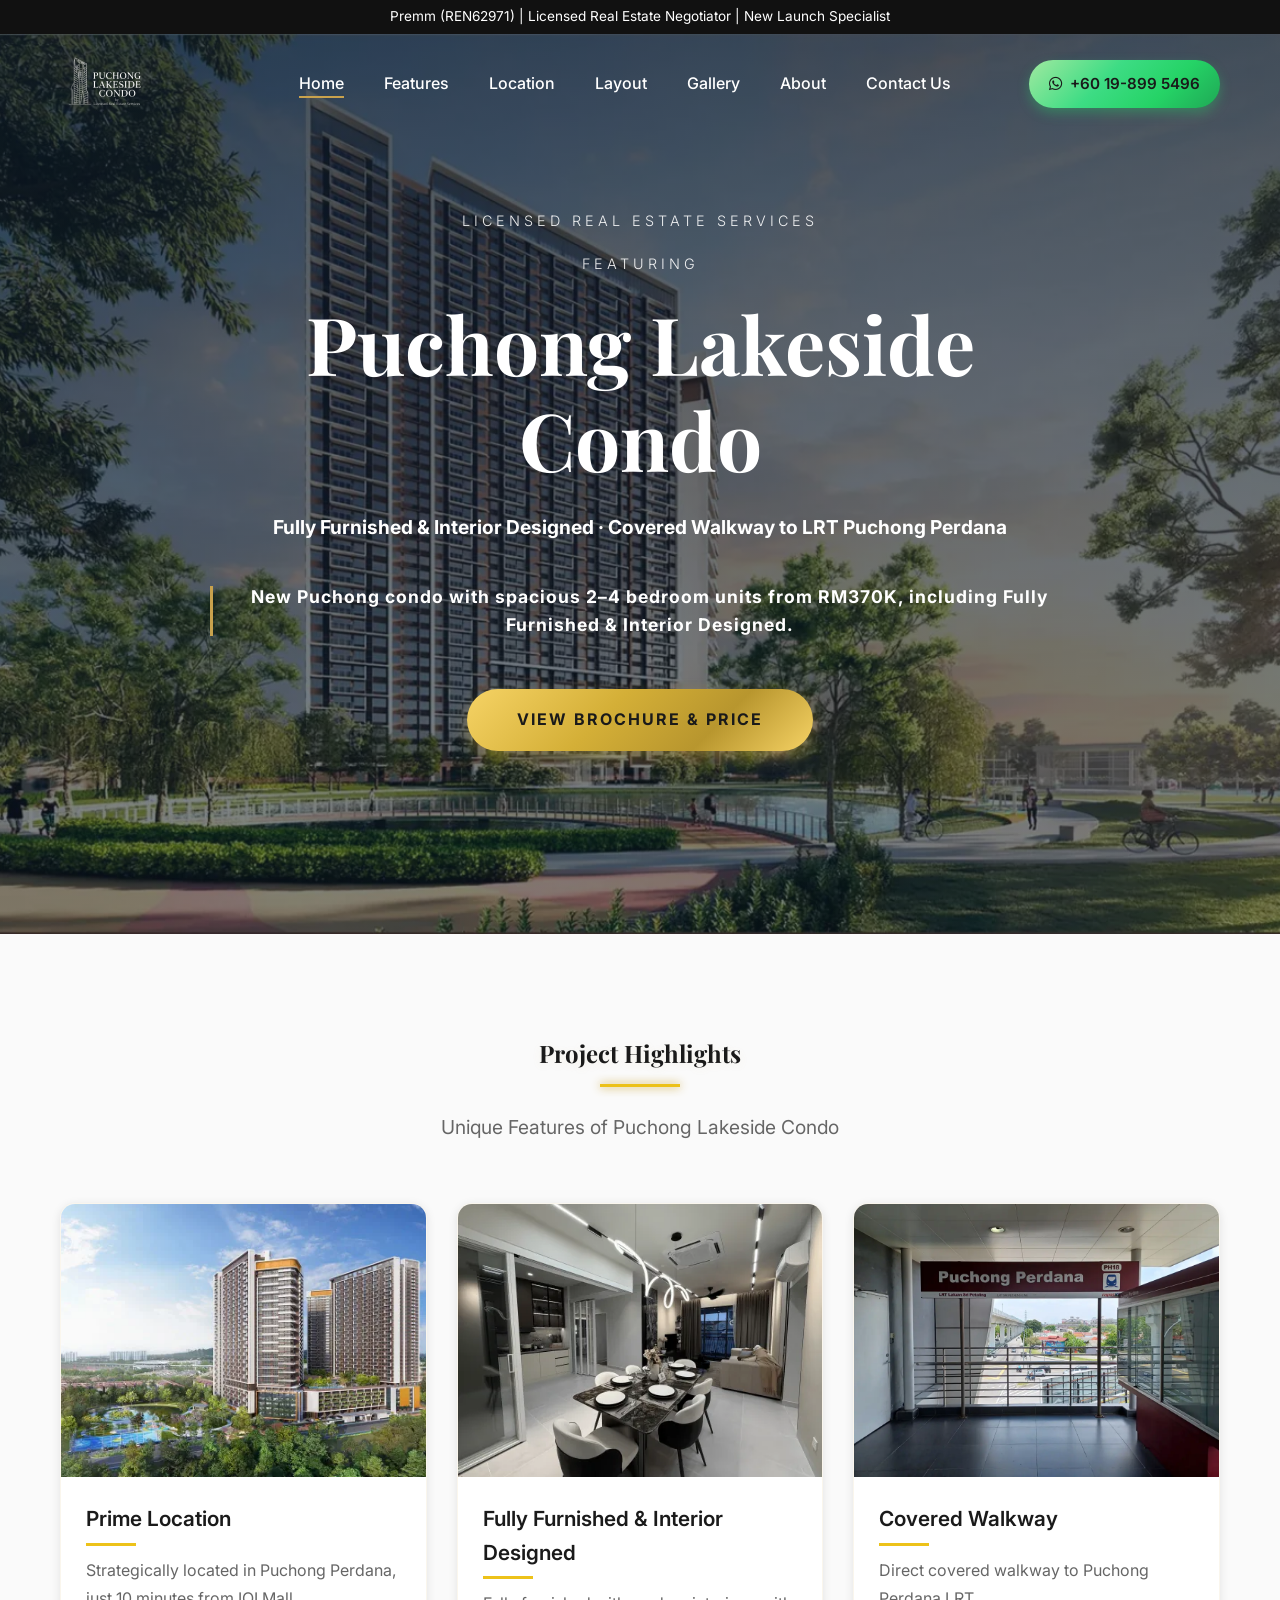
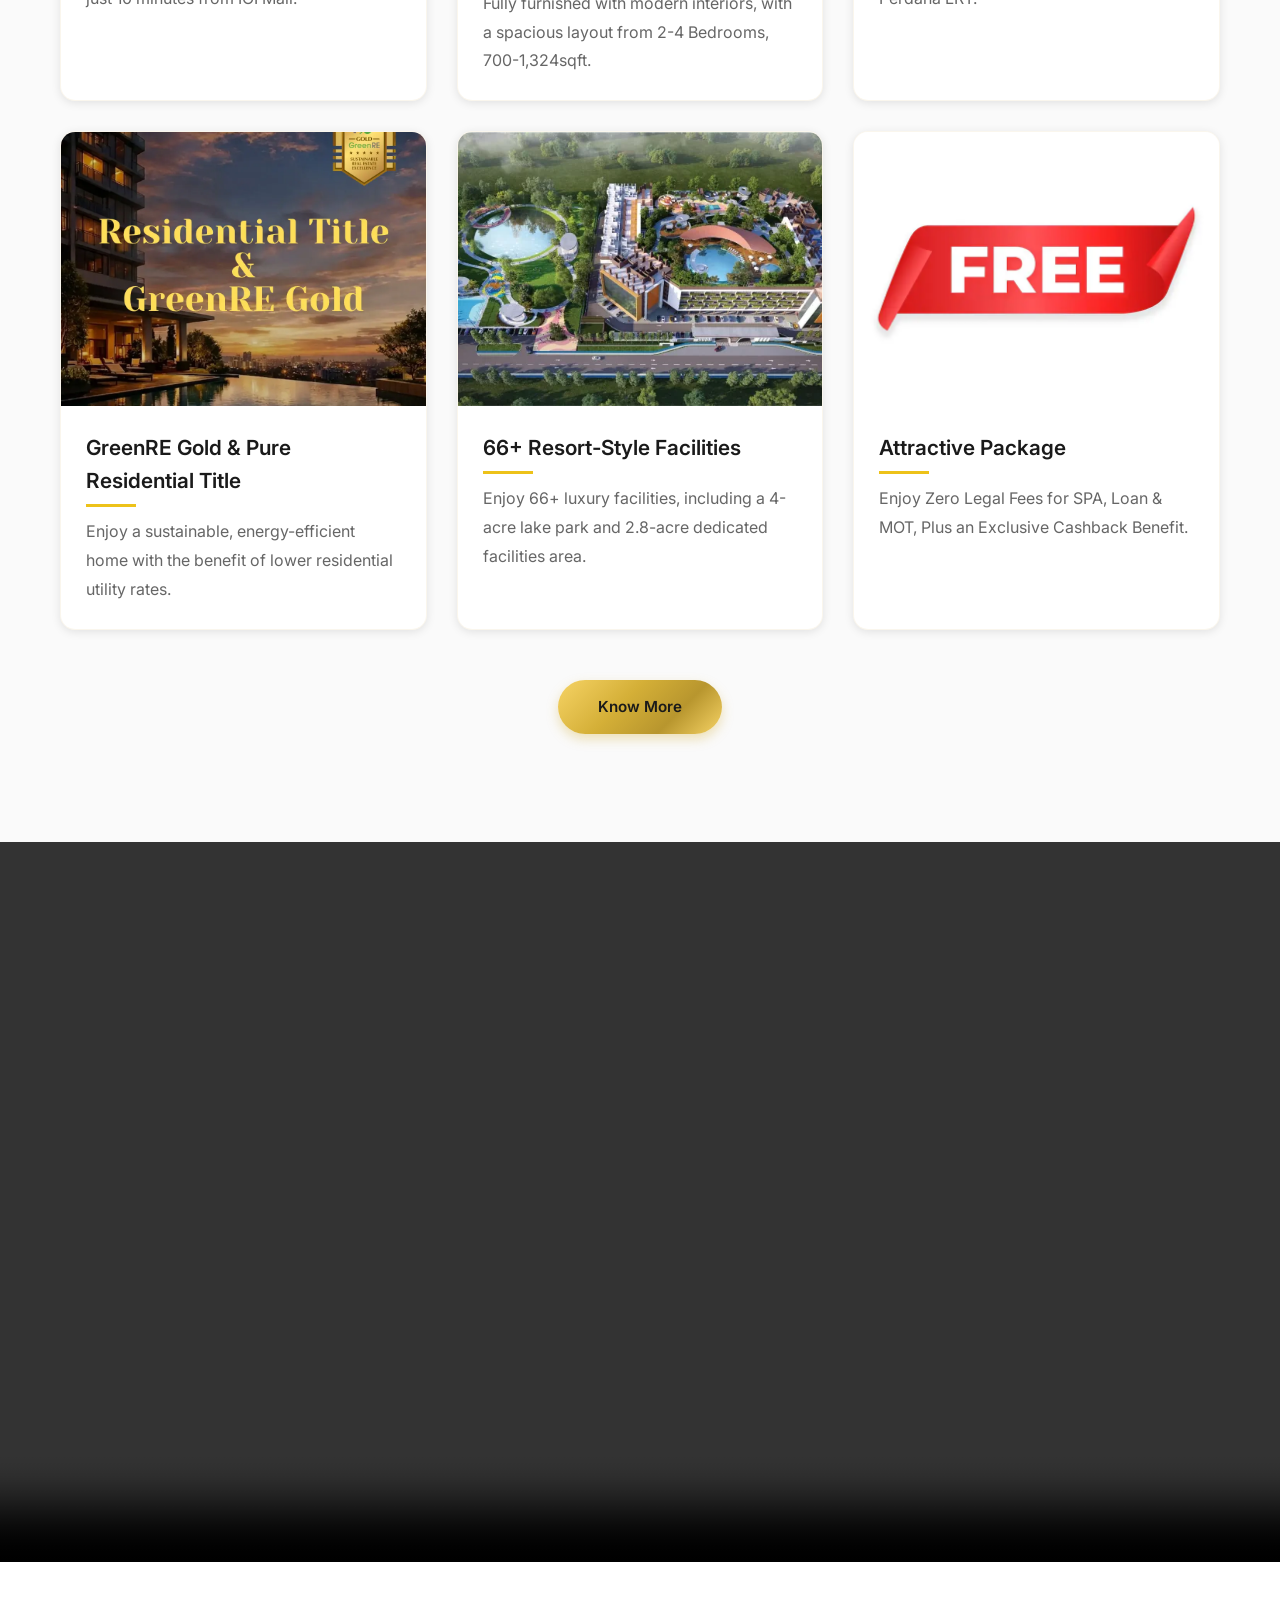
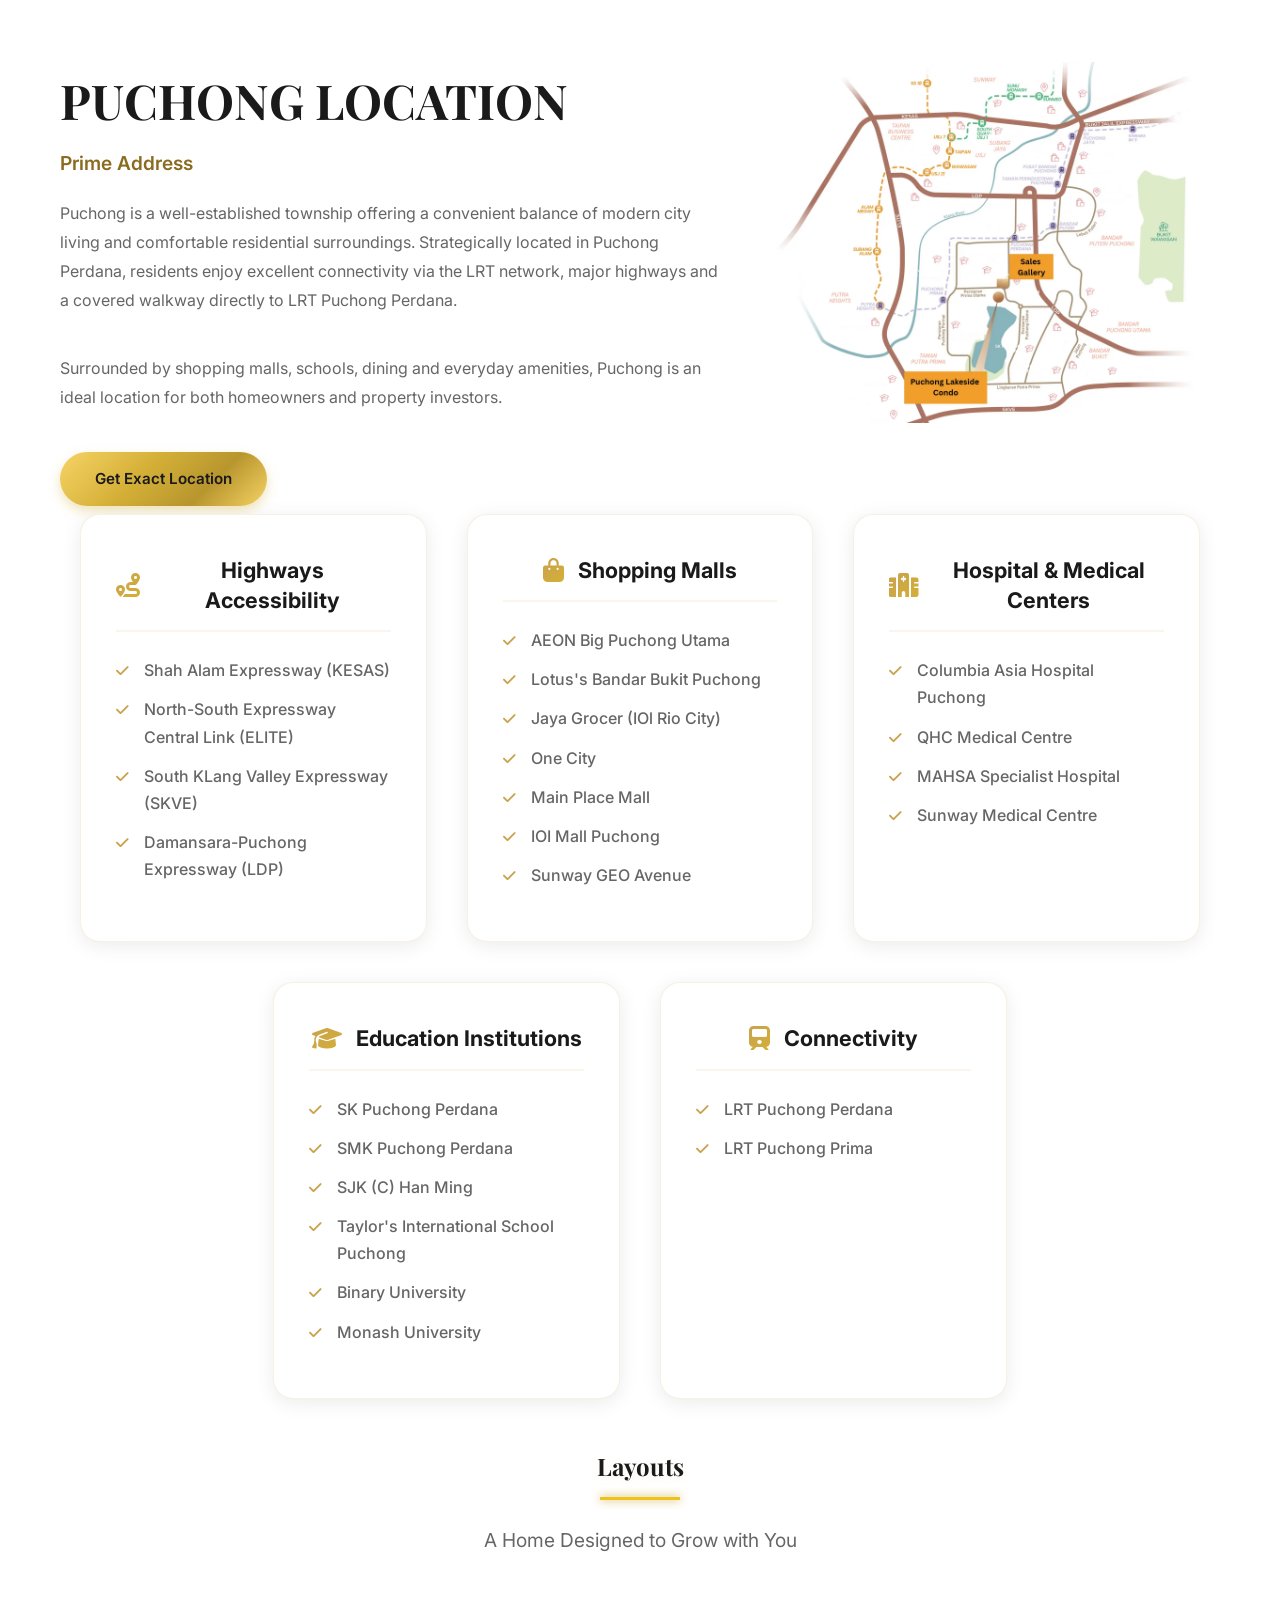
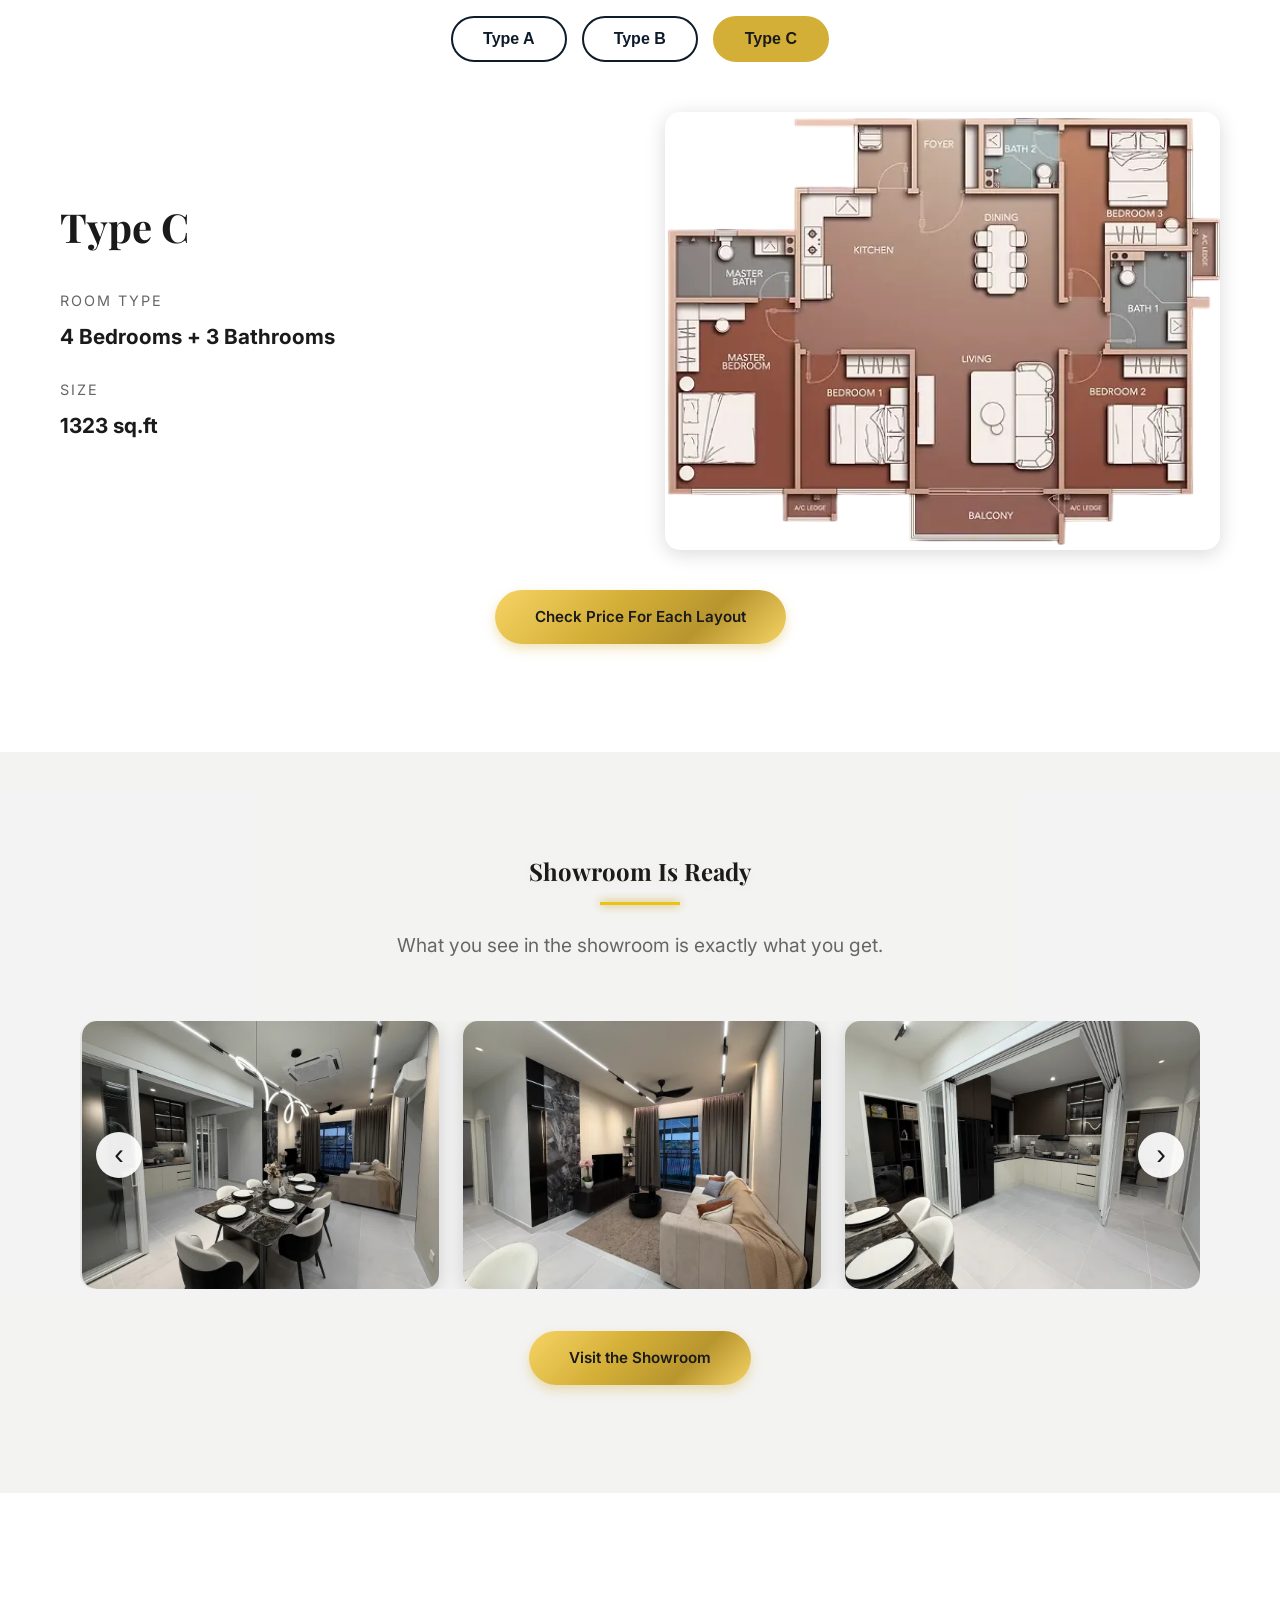
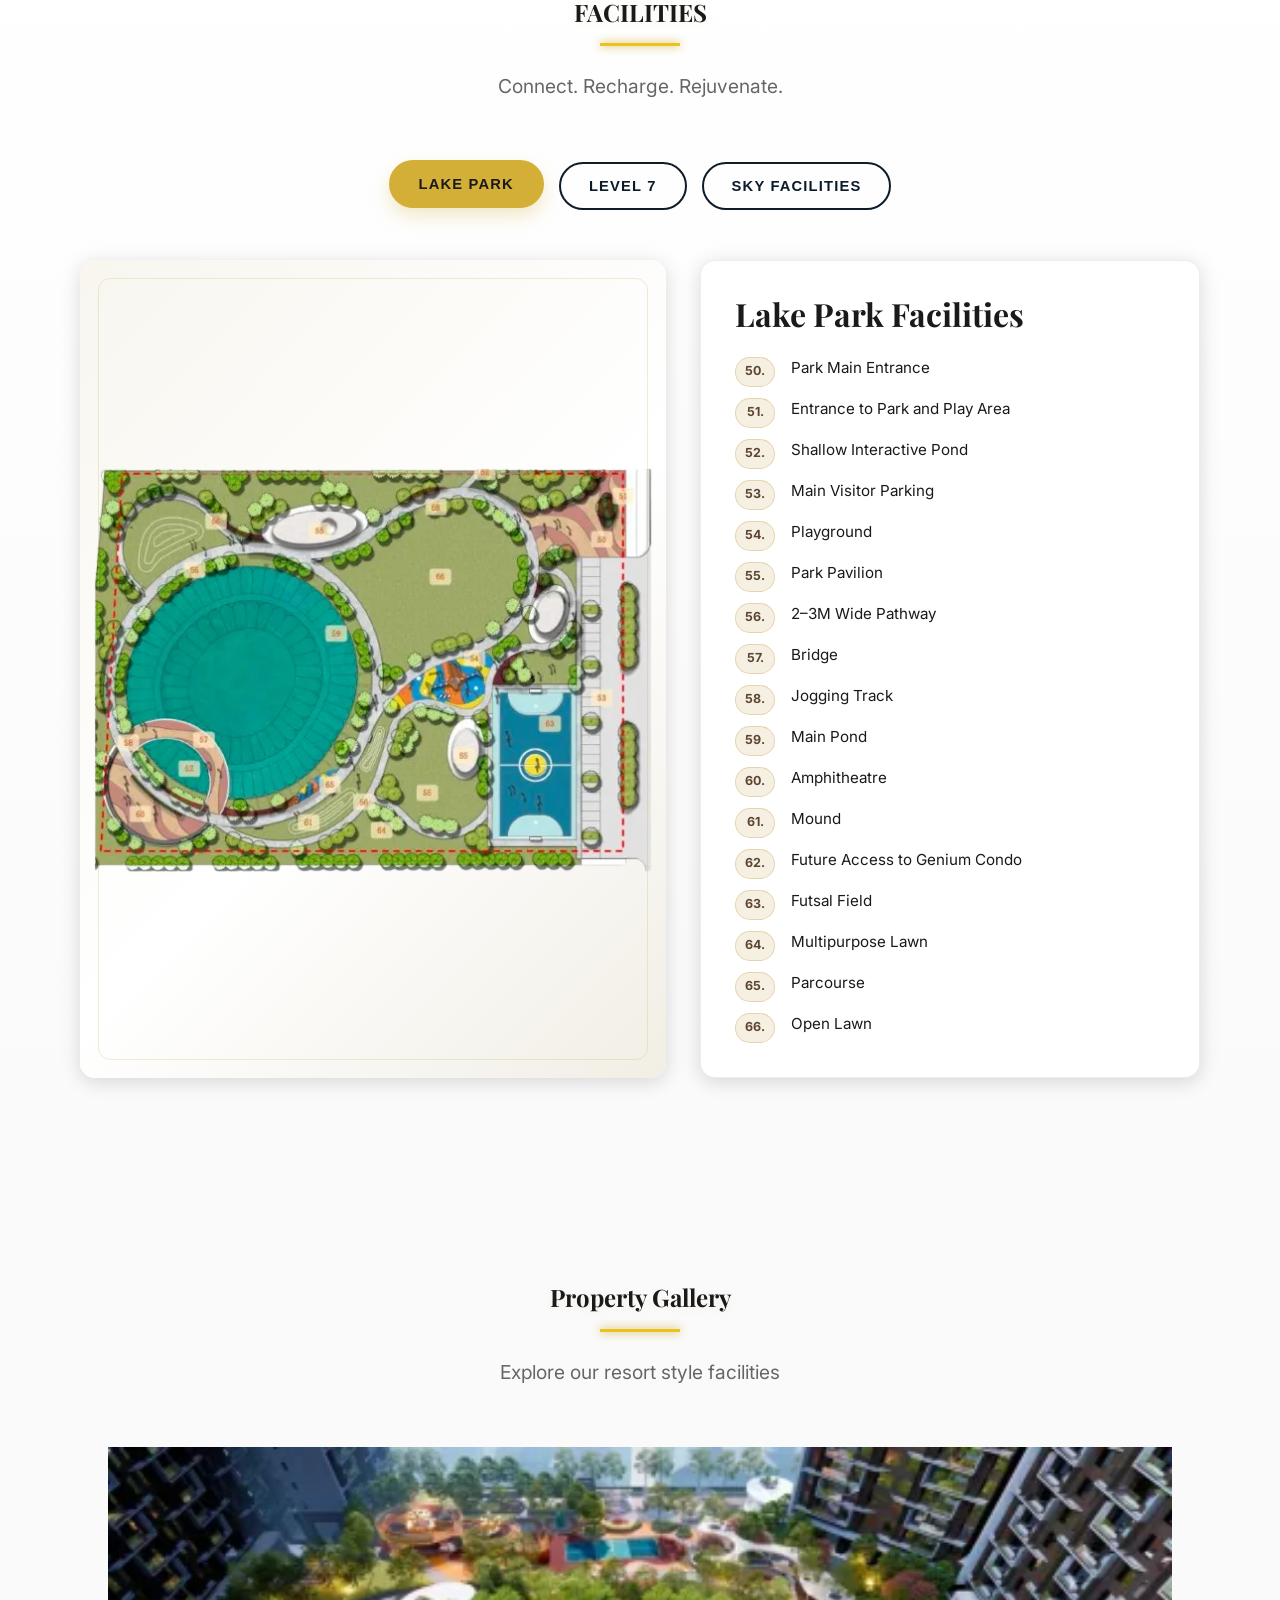
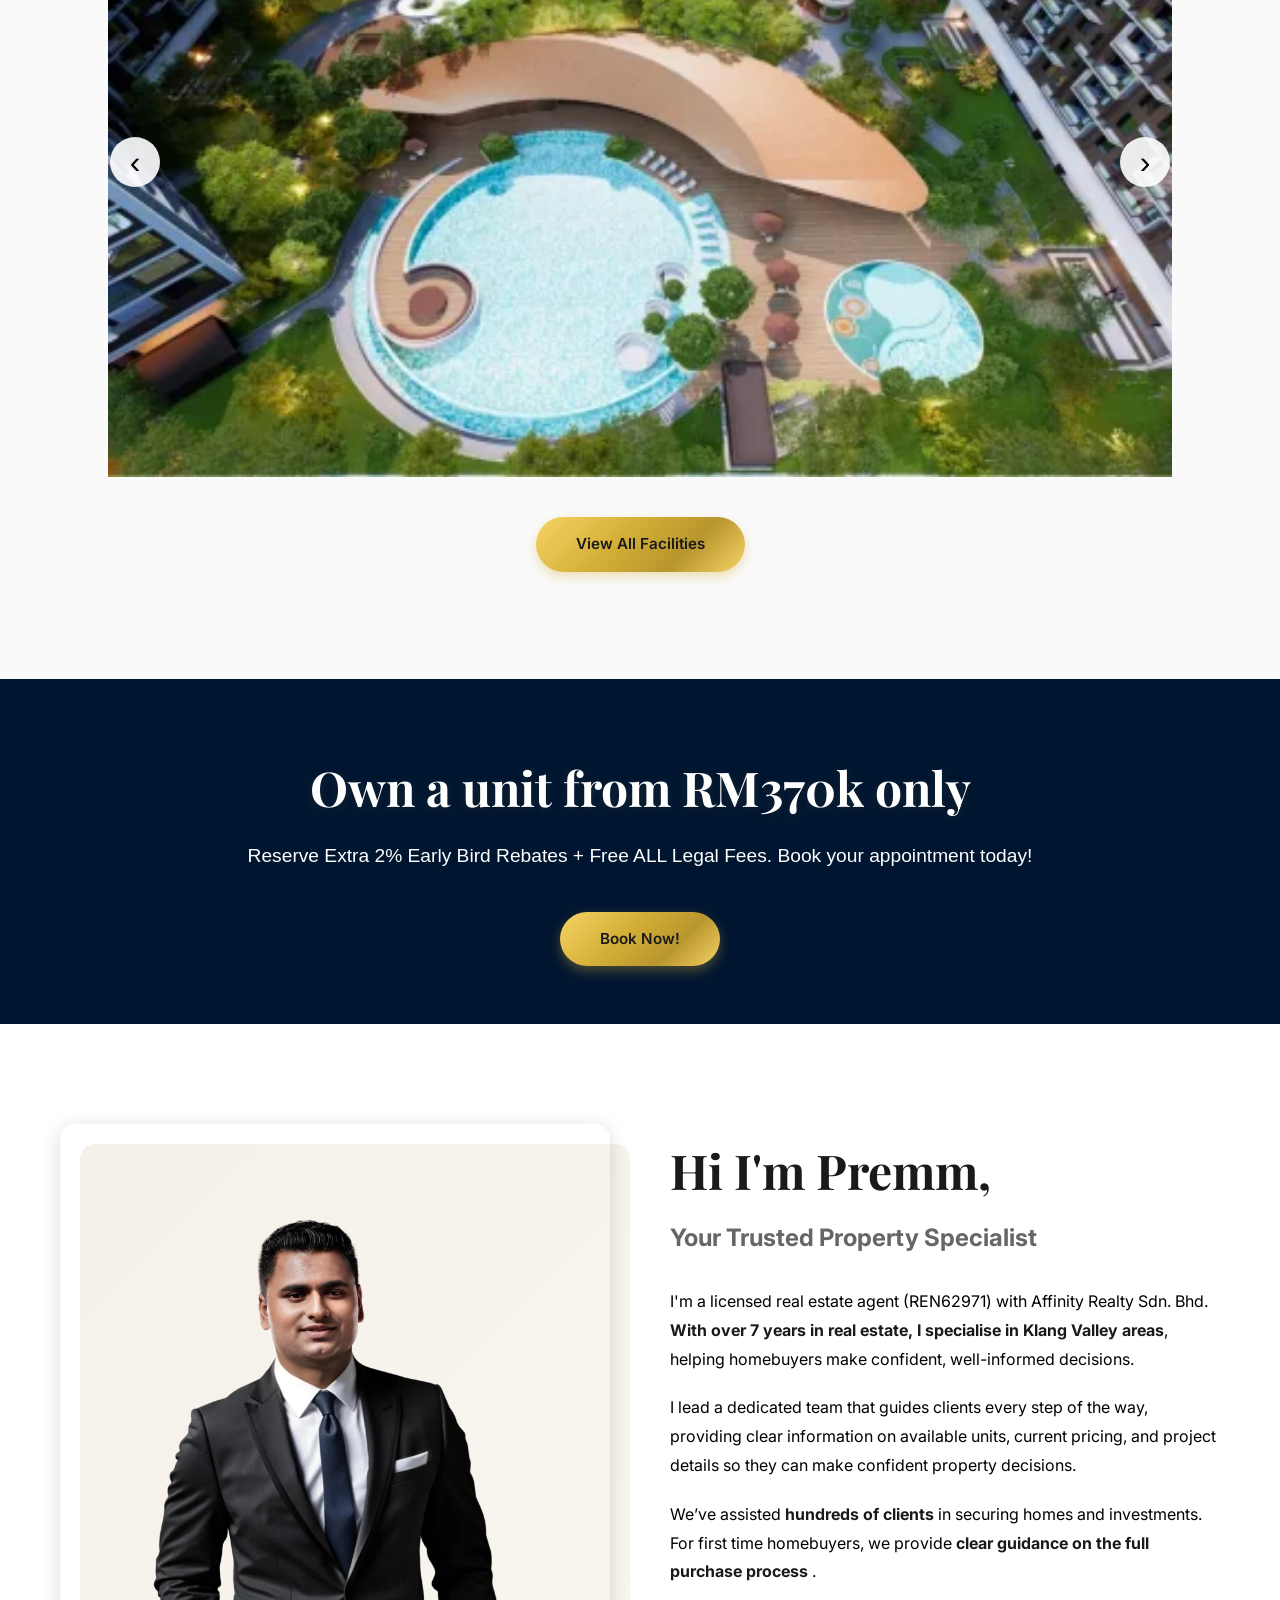
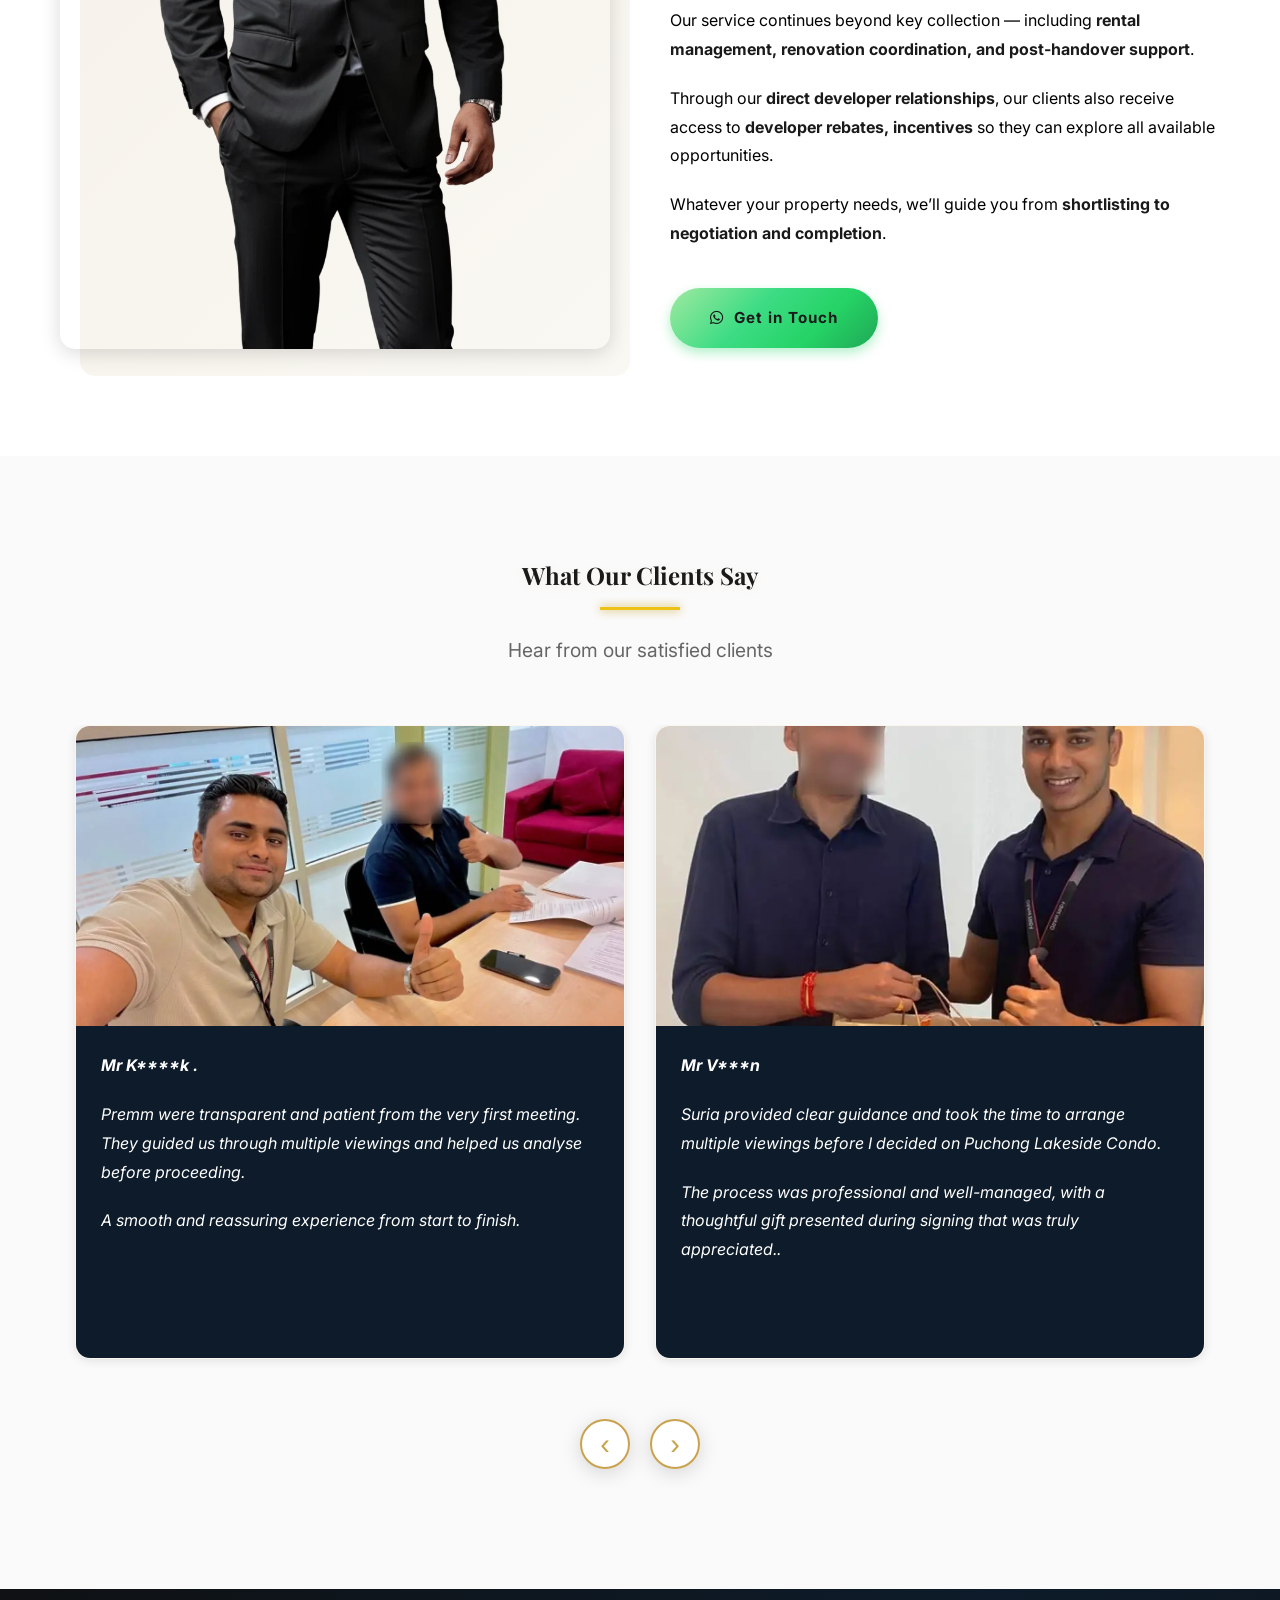
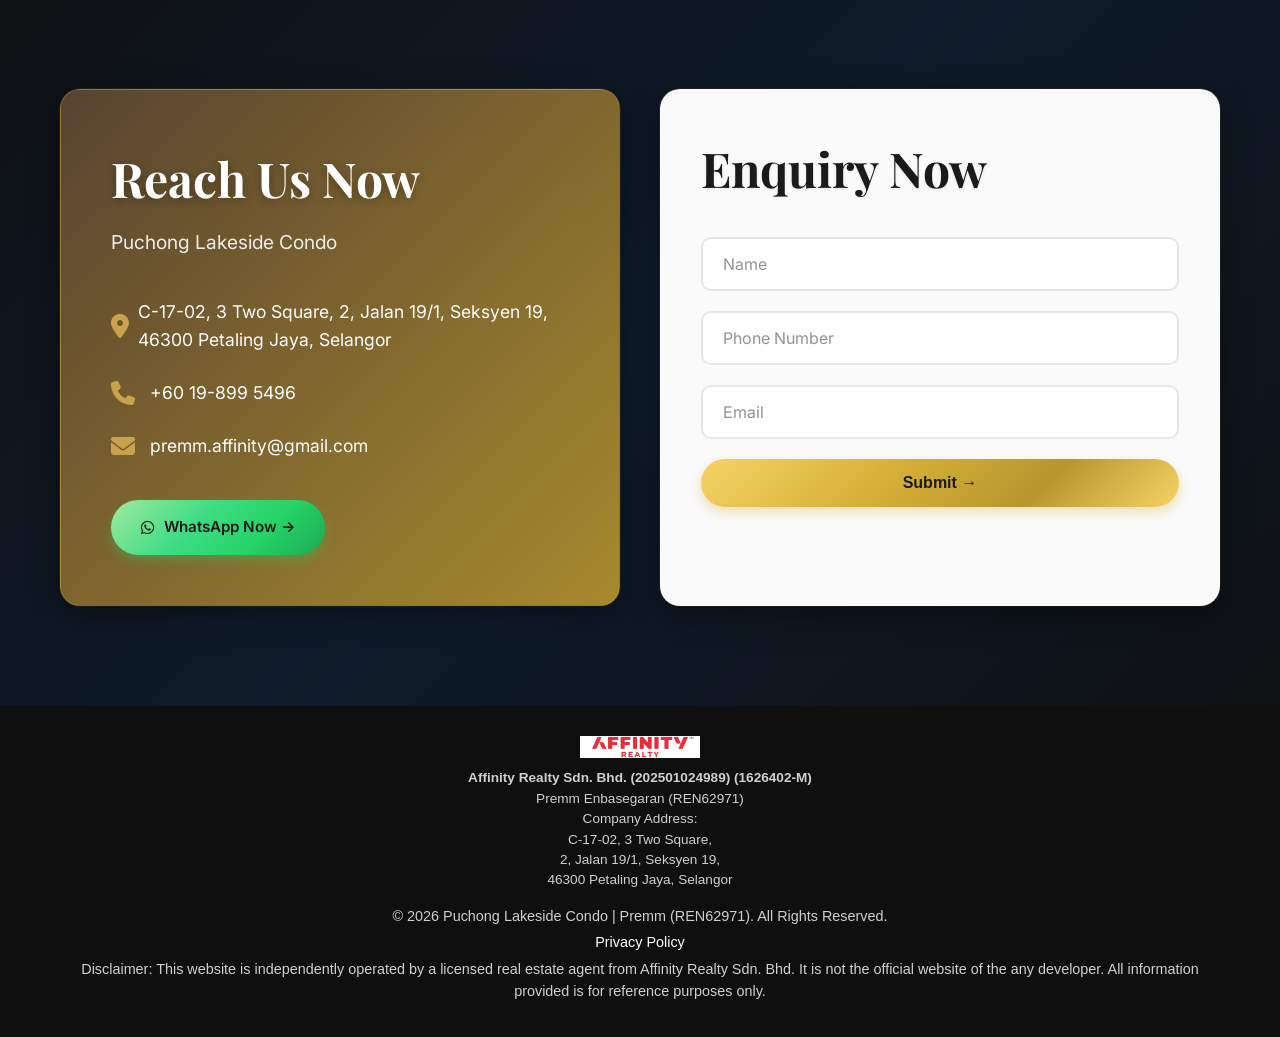
==== commit 09153f75: "Move website files to repository root" ====
--- a/index.html
+++ b/index.html
@@ -29,7 +29,7 @@
     <!-- ✅ Social Sharing (VERY IMPORTANT for ads/WhatsApp) -->
     <meta property="og:title" content="Puchong Lakeside Condo | Fully Furnished Luxury Condo">
     <meta property="og:description"
-        content="Fully furnished 2–4 bedroom homes in Puchong from RM370K, with a covered walkway to LRT Puchong Perdana and resort-style facilities.">
+        content="Fully furnished 2–4 bedroom homes in Puchong from RM370K, with a covered walkway to LRT Puchong Perdana and 66+ resort-style facilities.">
     <meta property="og:type" content="website">
     <meta name="twitter:card" content="summary_large_image">
     <meta name="twitter:title" content="Puchong Lakeside Condo | Fully Furnished Luxury Condo">
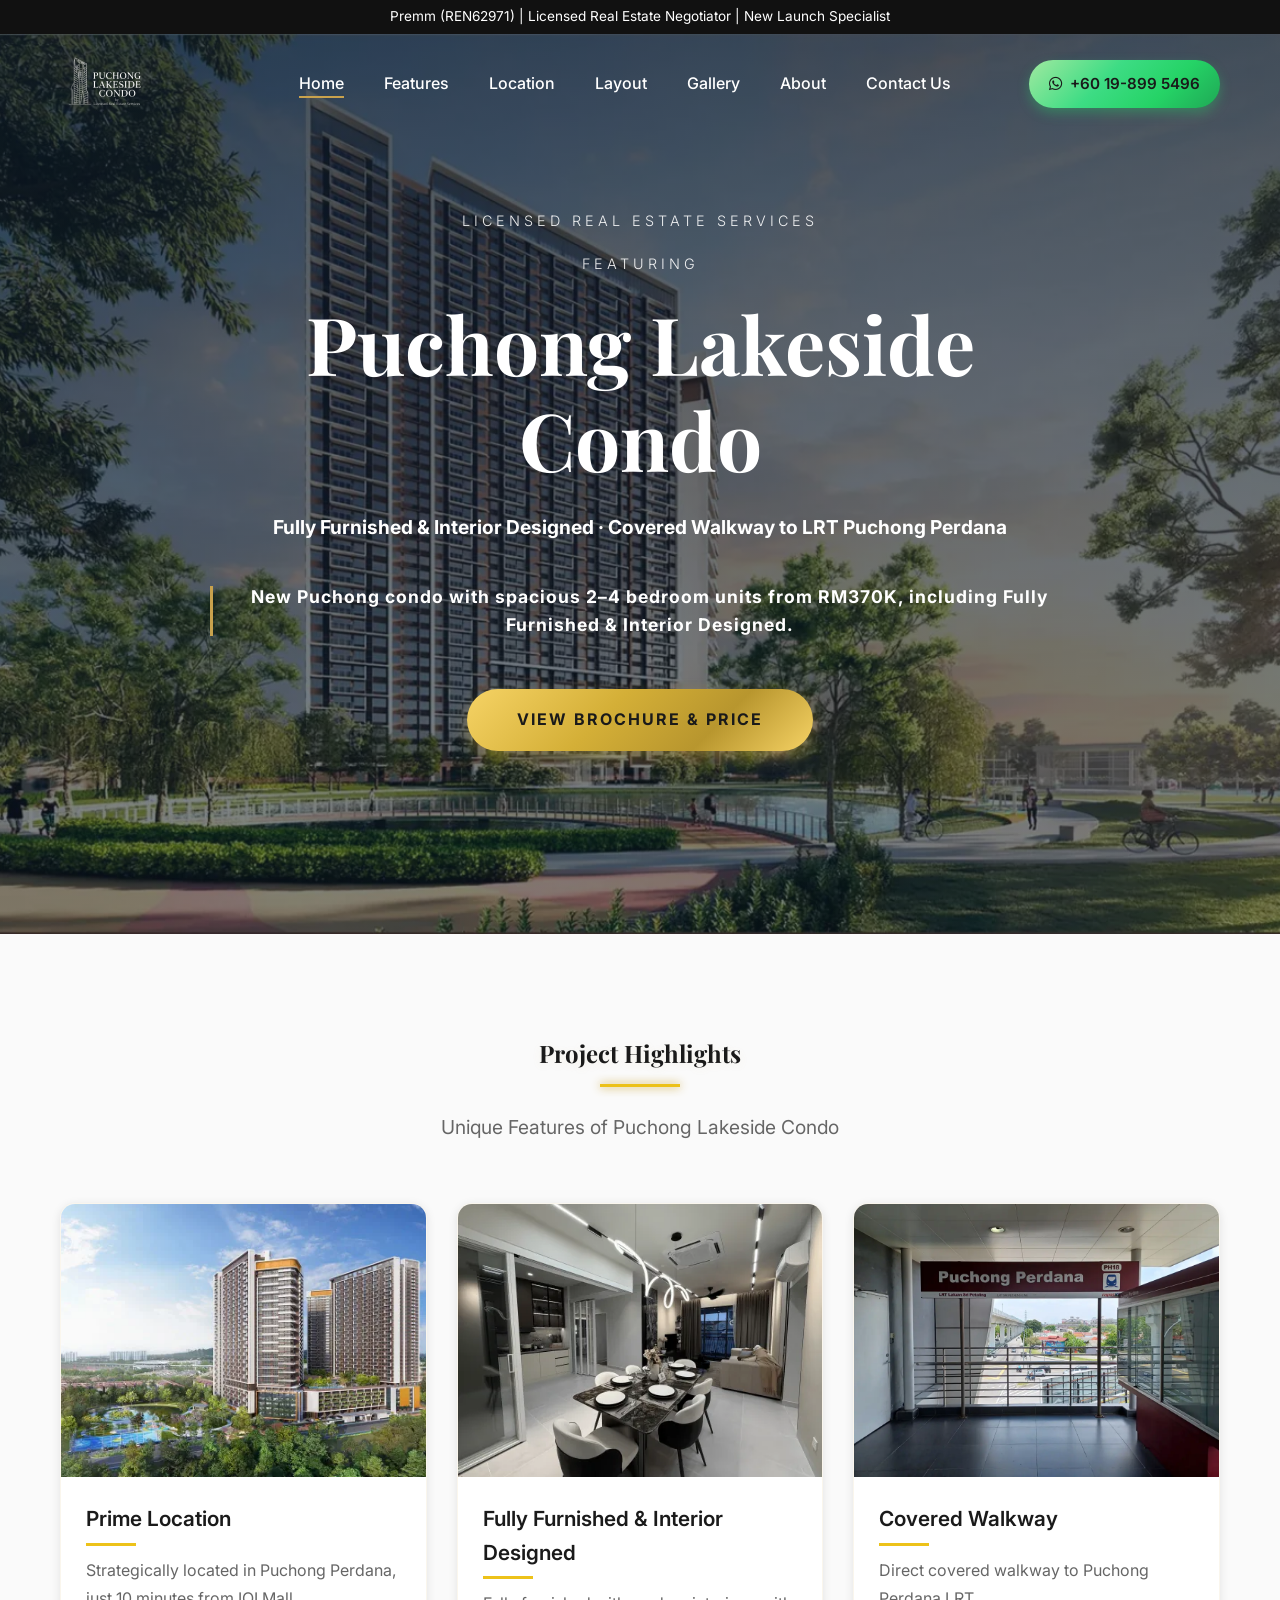
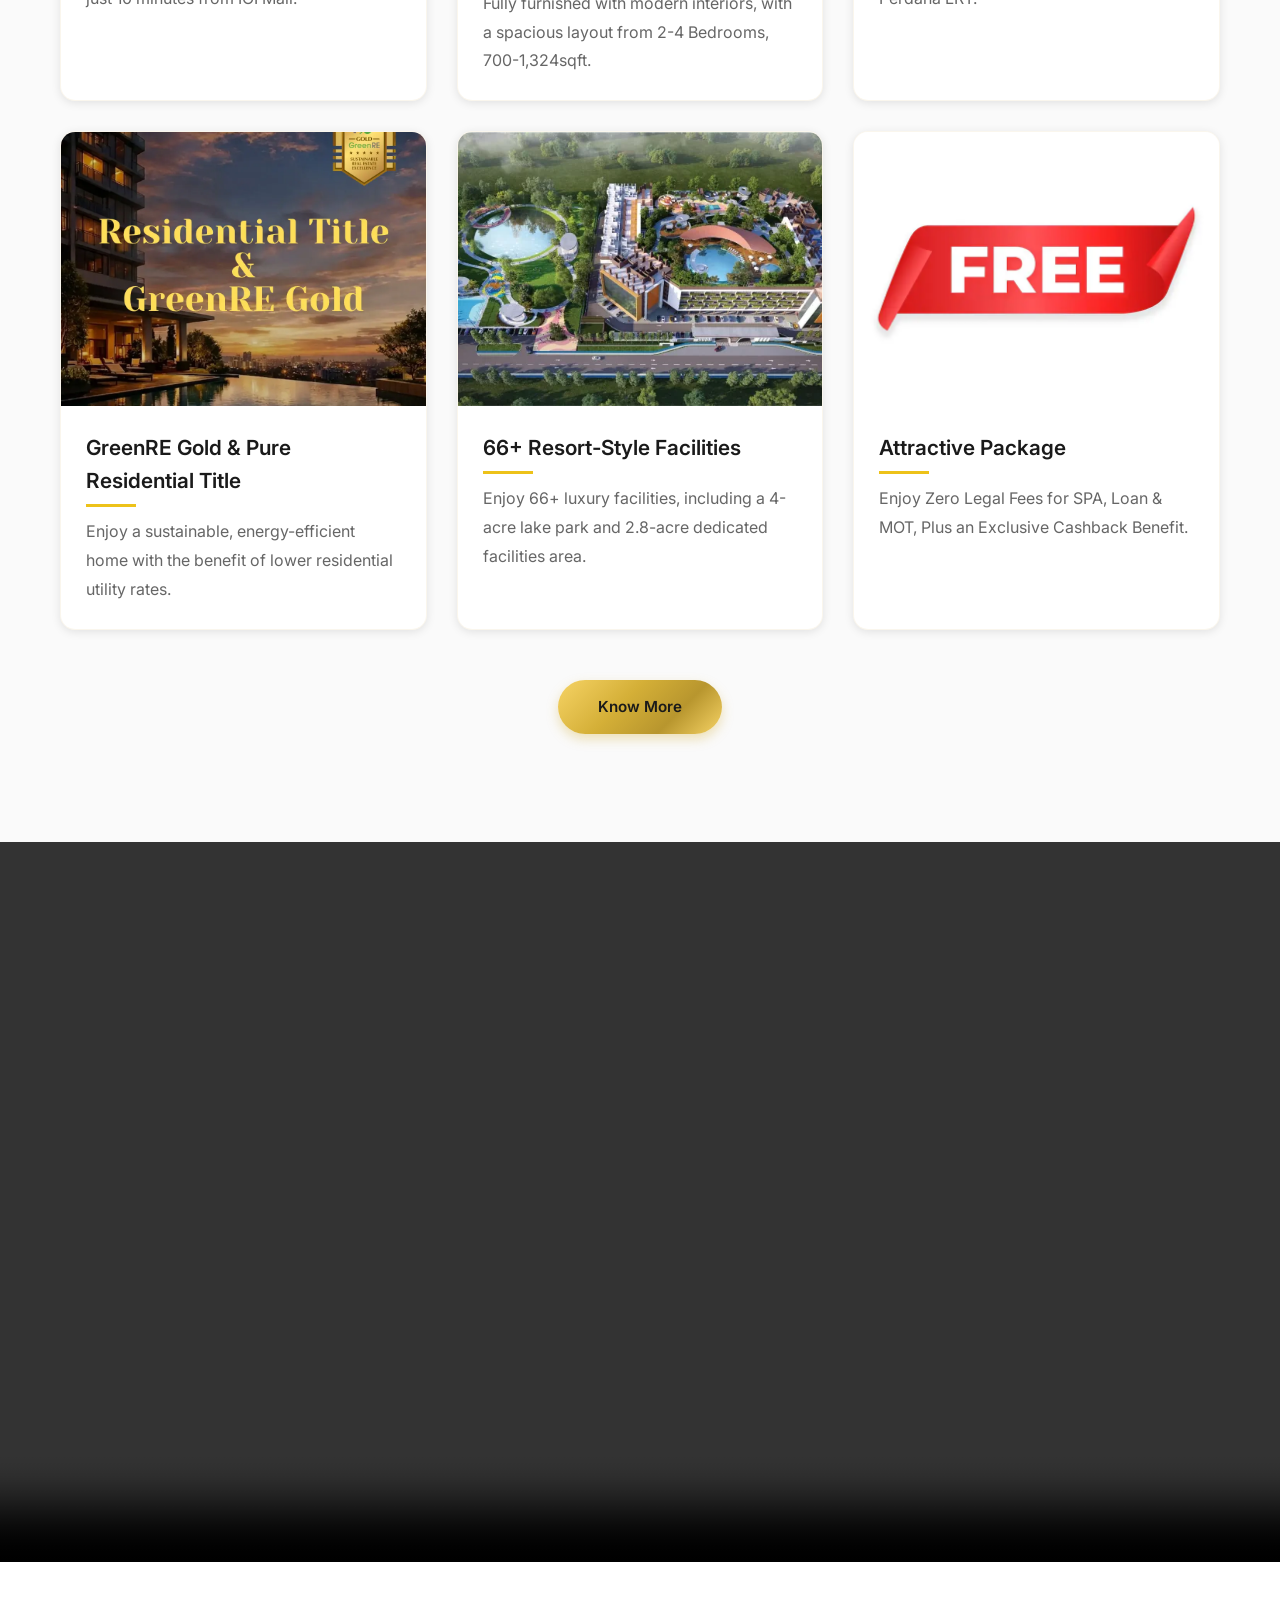
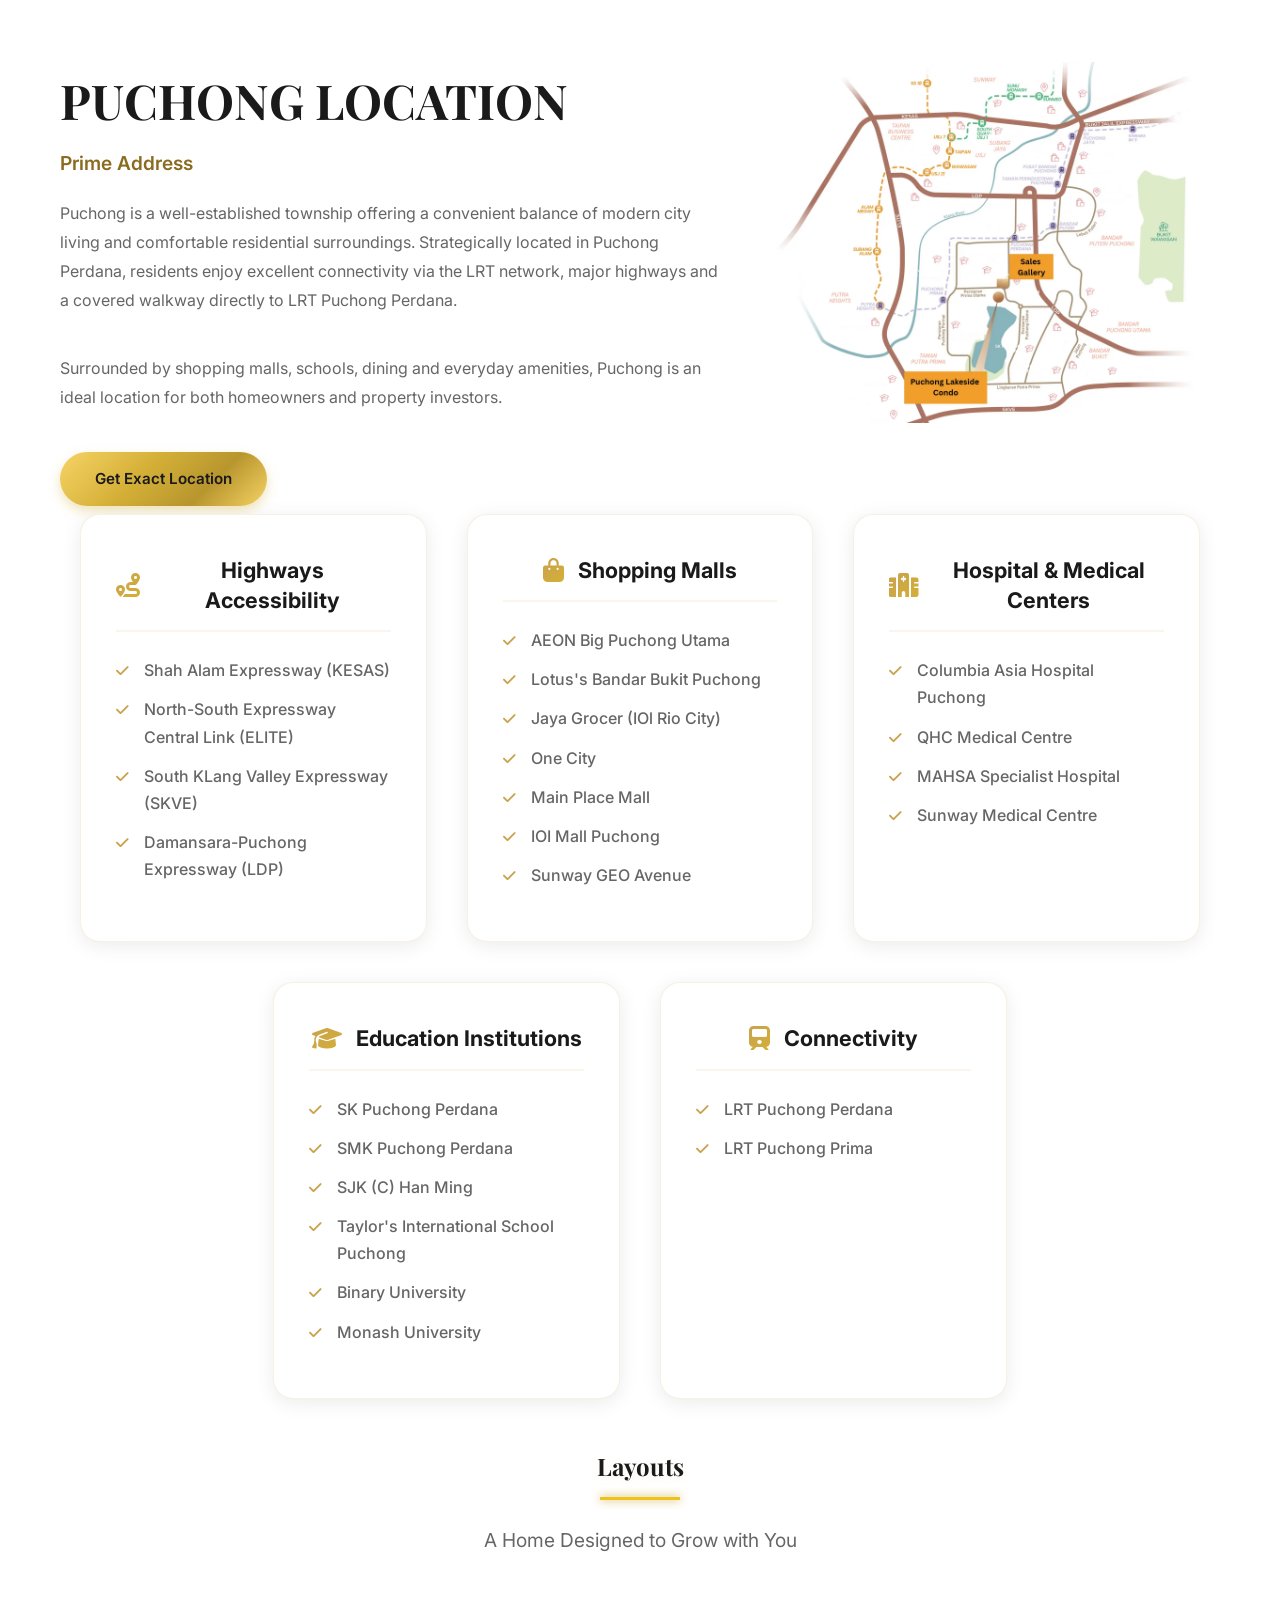
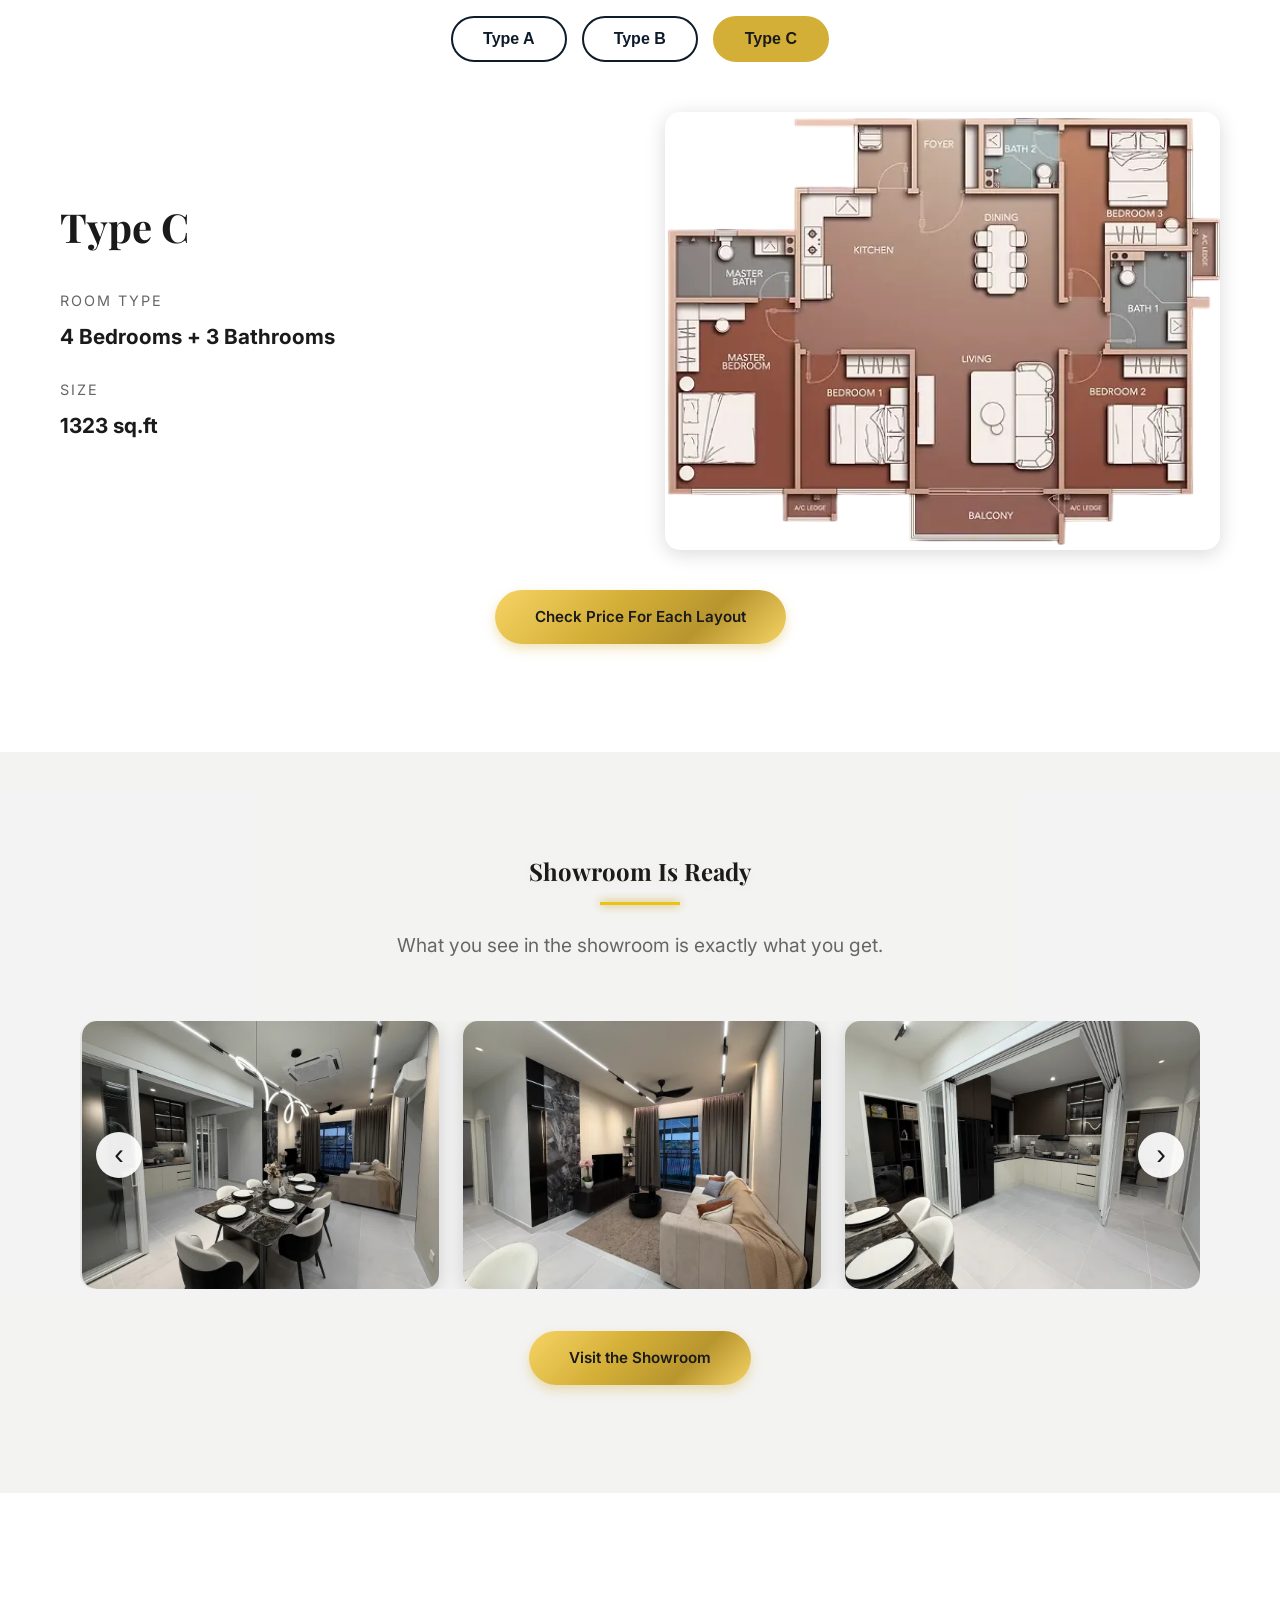
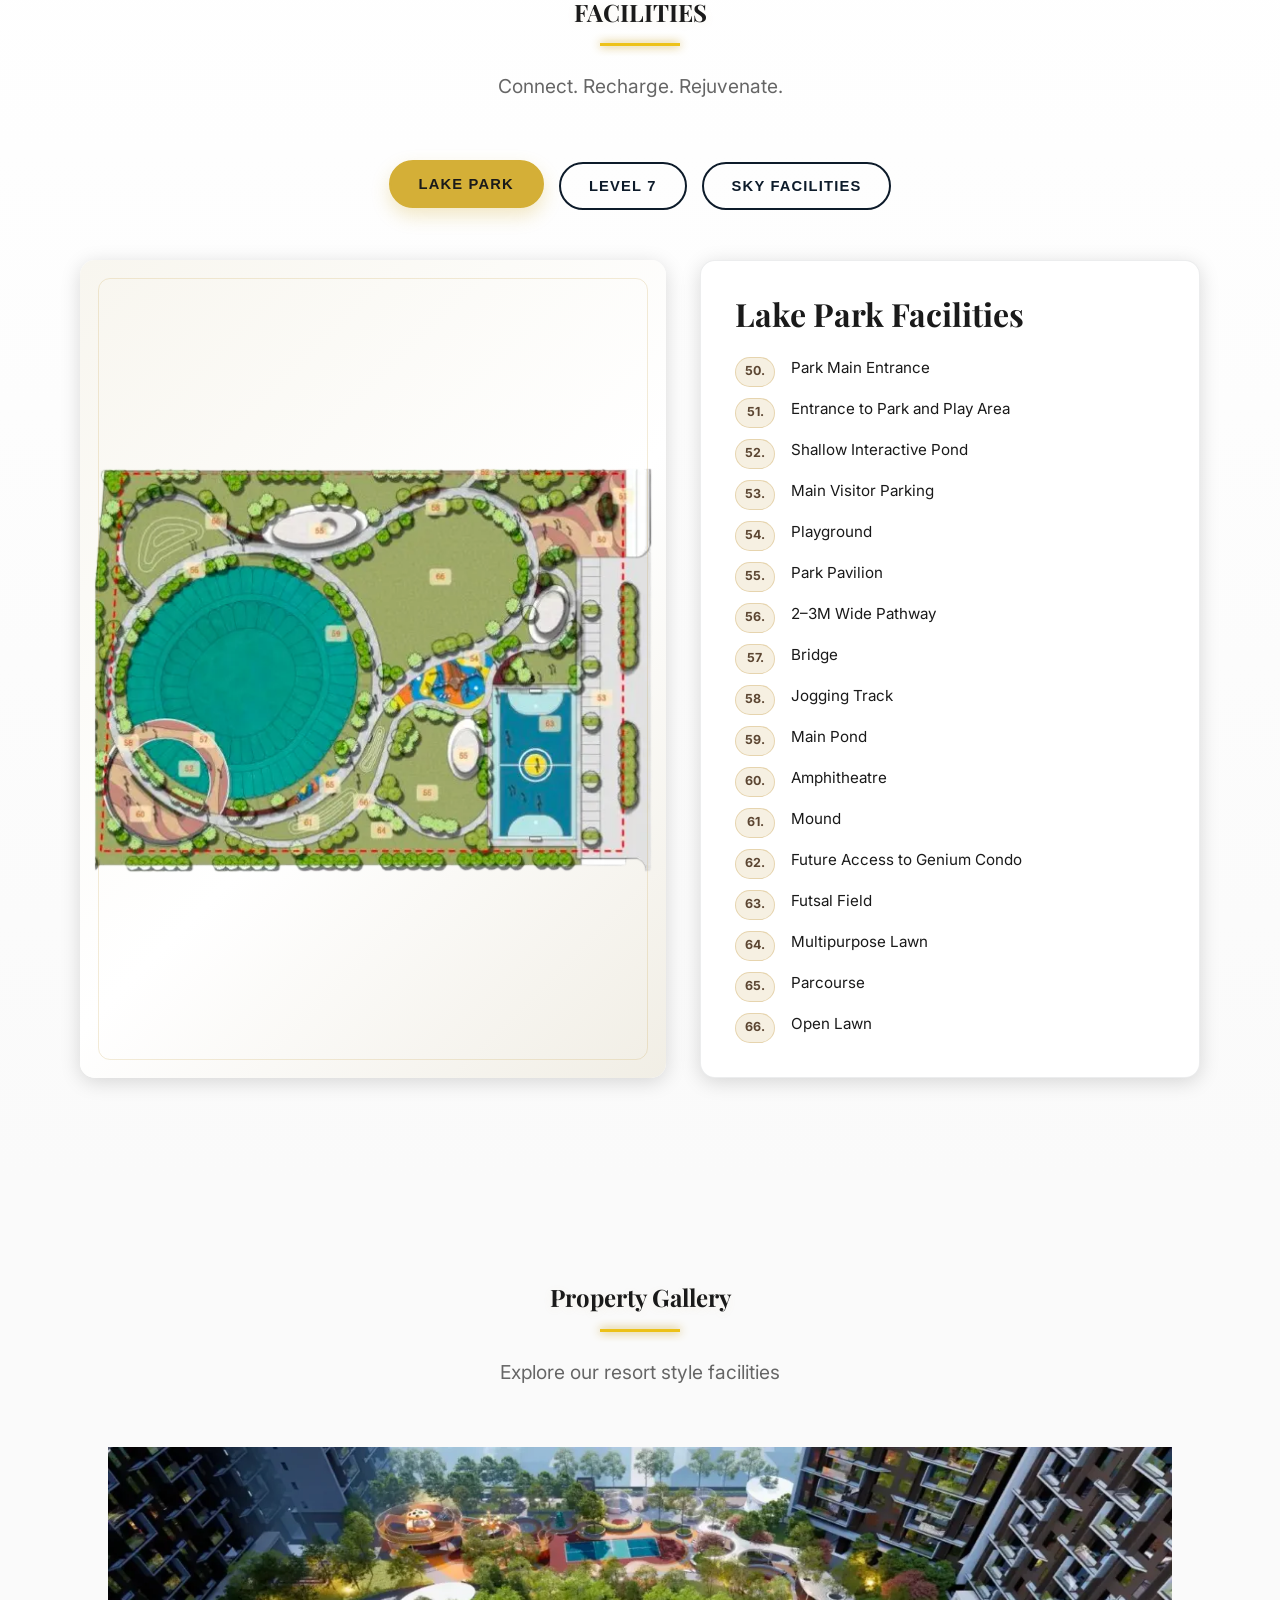
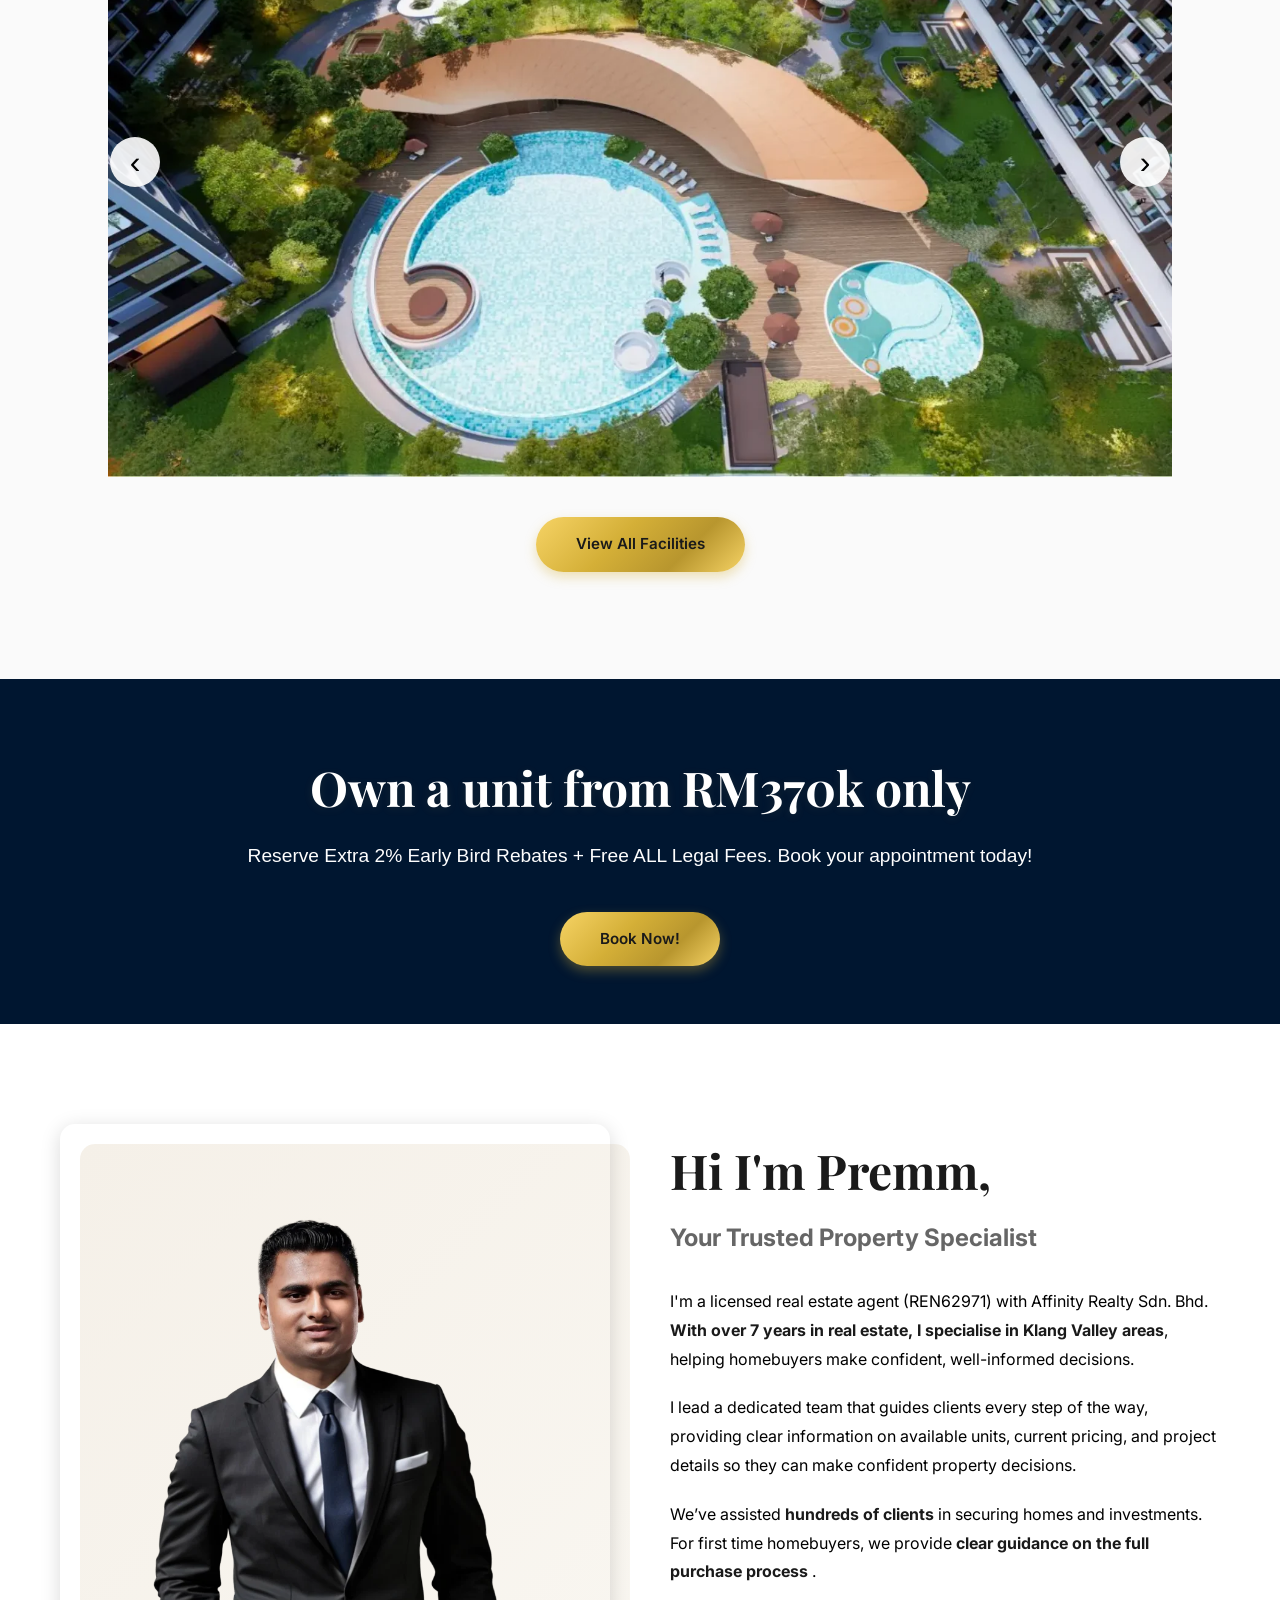
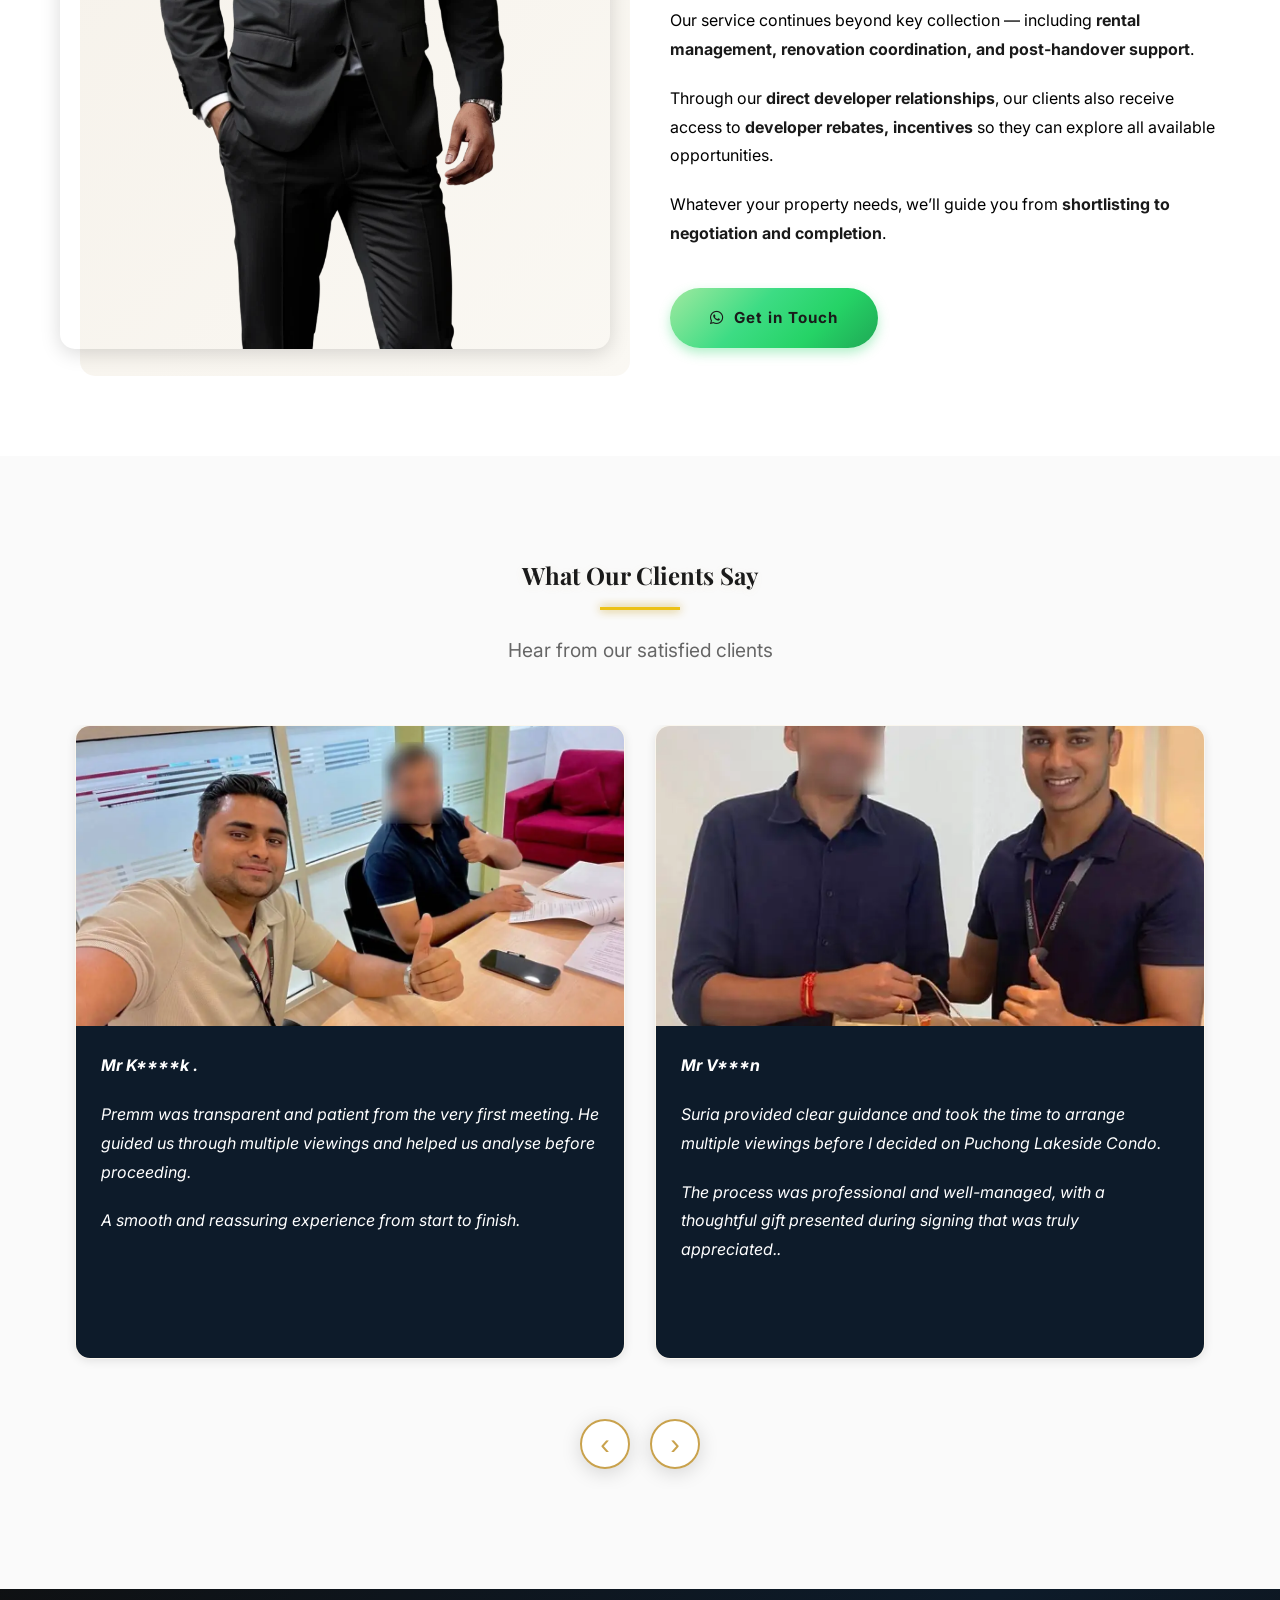
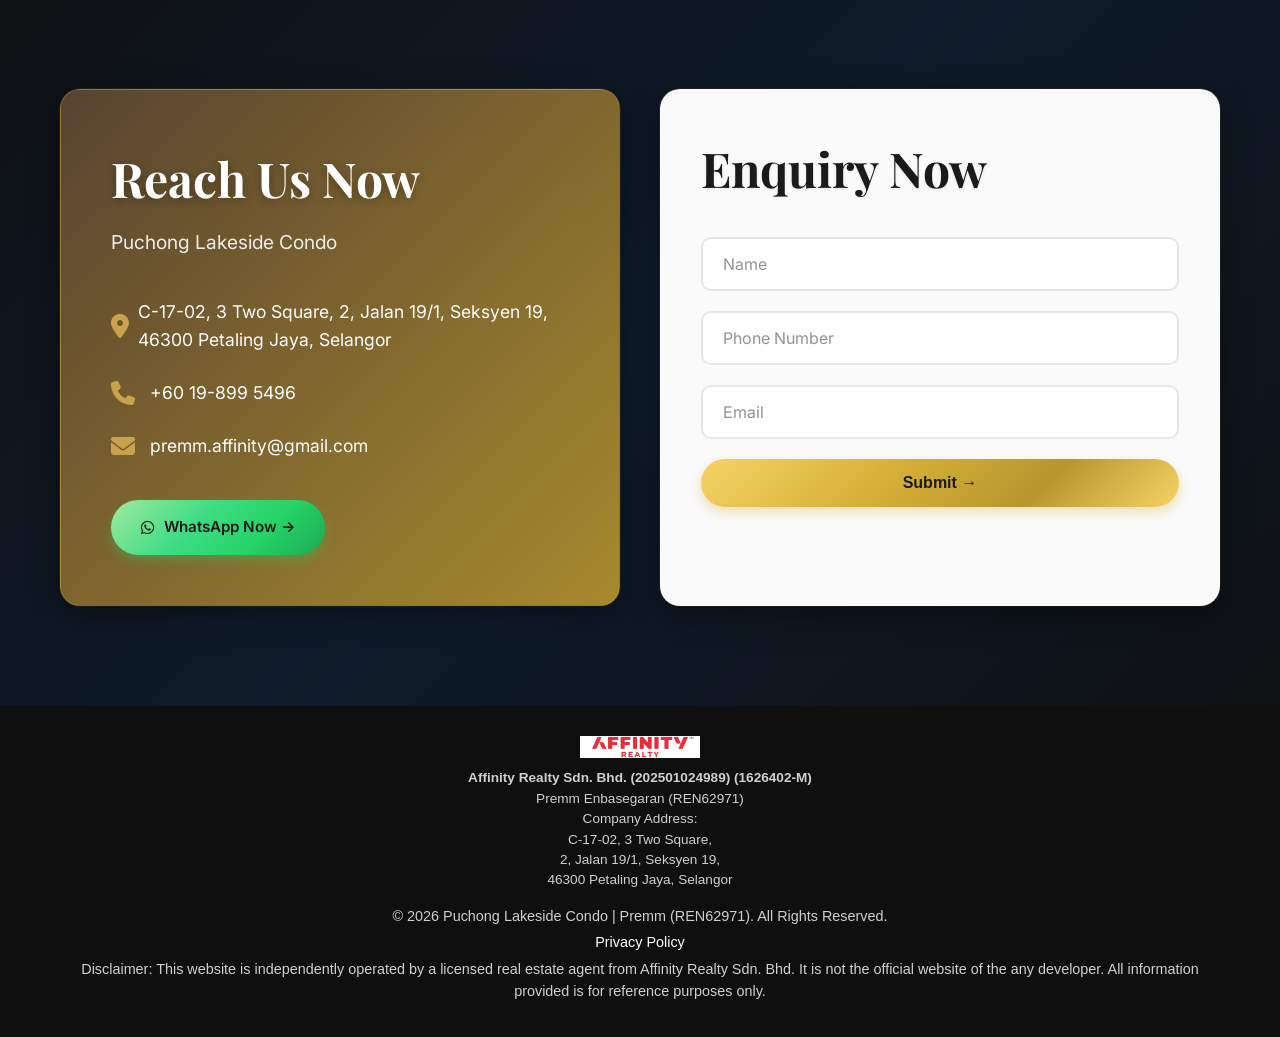
==== commit 9ec325b3: "changes on the html" ====
--- a/index.html
+++ b/index.html
@@ -808,8 +808,8 @@
                             </div>
                             <div class="testimonial-content">
                                 <p class="testimonial-text"><strong> Mr K****k .</strong></p>
-                                <p class="testimonial-text">Premm were transparent and patient from the very
-                                    first meeting. They guided us through multiple viewings and helped us analyse
+                                <p class="testimonial-text">Premm was transparent and patient from the very
+                                    first meeting. He guided us through multiple viewings and helped us analyse
                                     before proceeding.</p>
                                 <p class="testimonial-text">A smooth and reassuring experience from start to finish.</p>
                             </div>
@@ -891,7 +891,7 @@
                             </div>
                             <div class="testimonial-content">
                                 <p class="testimonial-text"><strong>Mr &amp; Mrs R***n</strong></p>
-                                <p class="testimonial-text">Meha was efficient and highly responsive throughout the
+                                <p class="testimonial-text">Mehan was efficient and highly responsive throughout the
                                     process. From booking to signing, everything was completed in under five days.</p>
                                 <p class="testimonial-text">Clear guidance, fast execution, and a smooth purchase fully.
                                 </p>
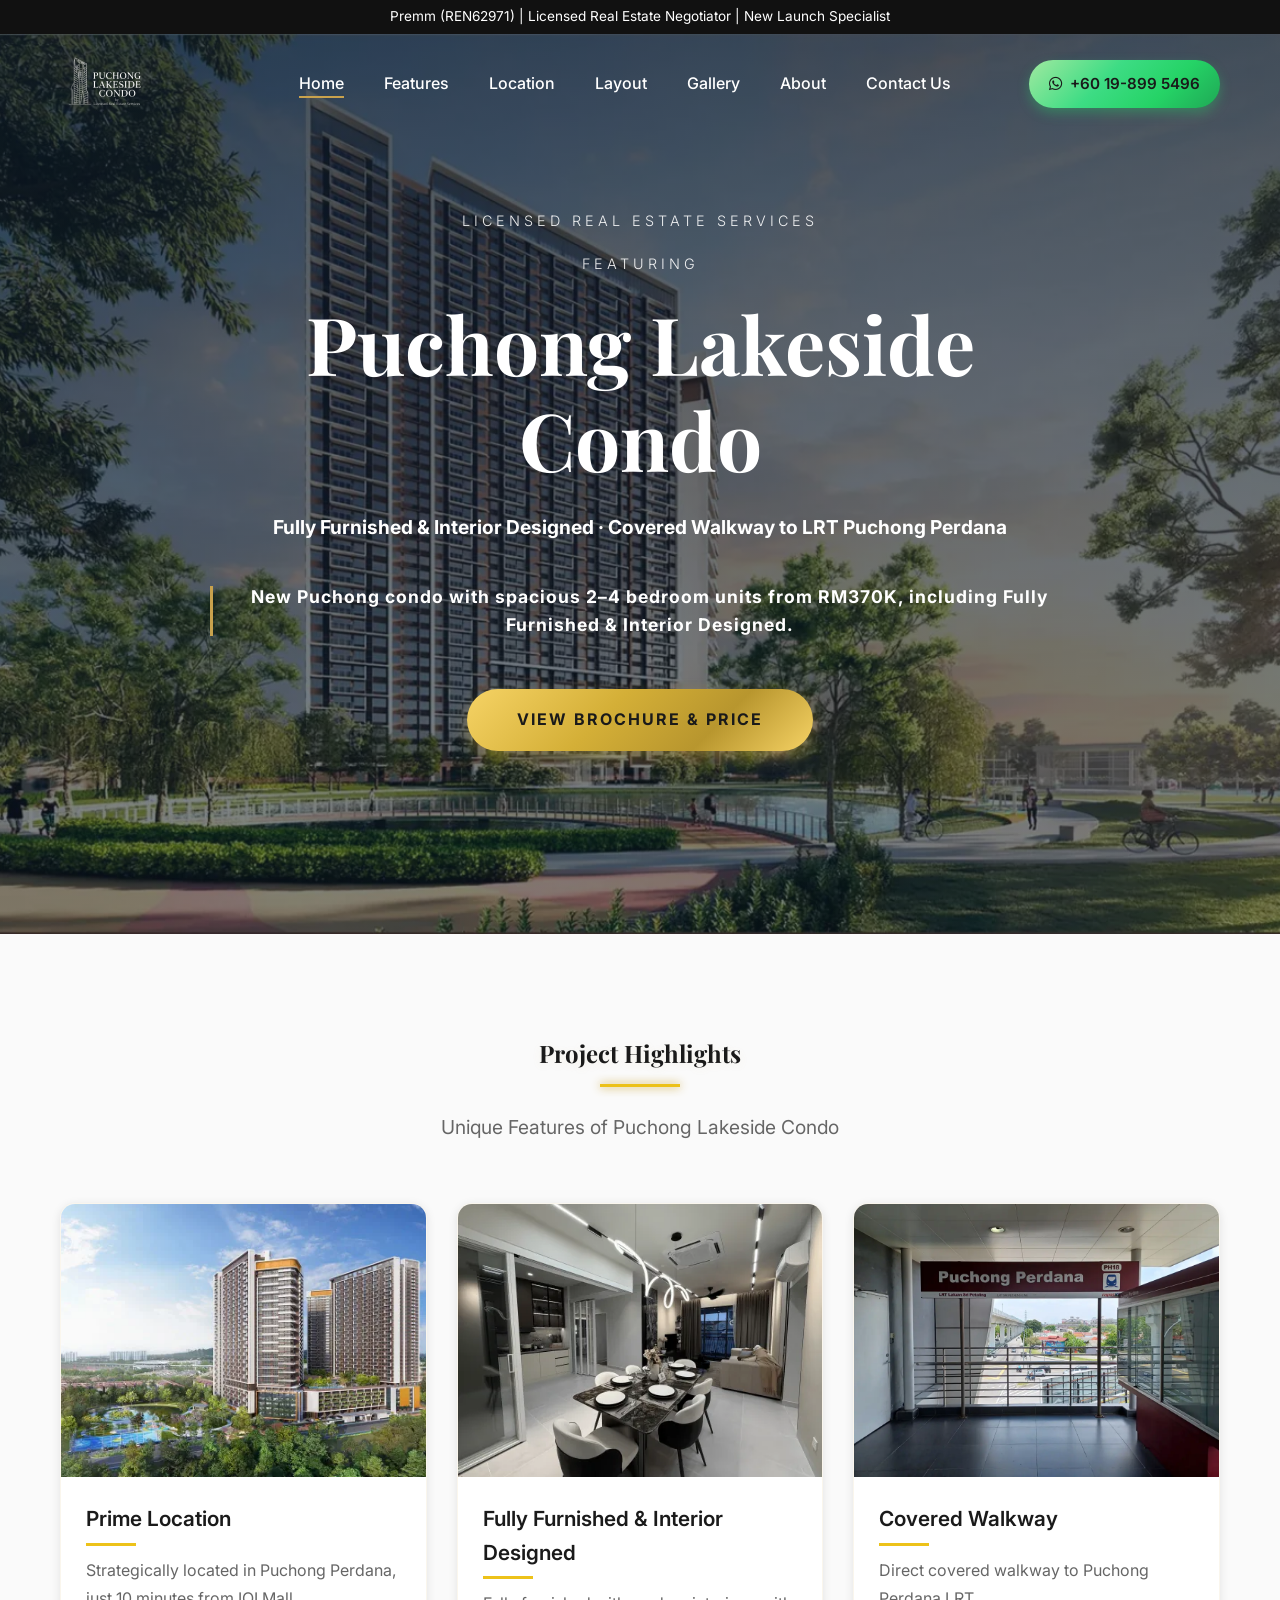
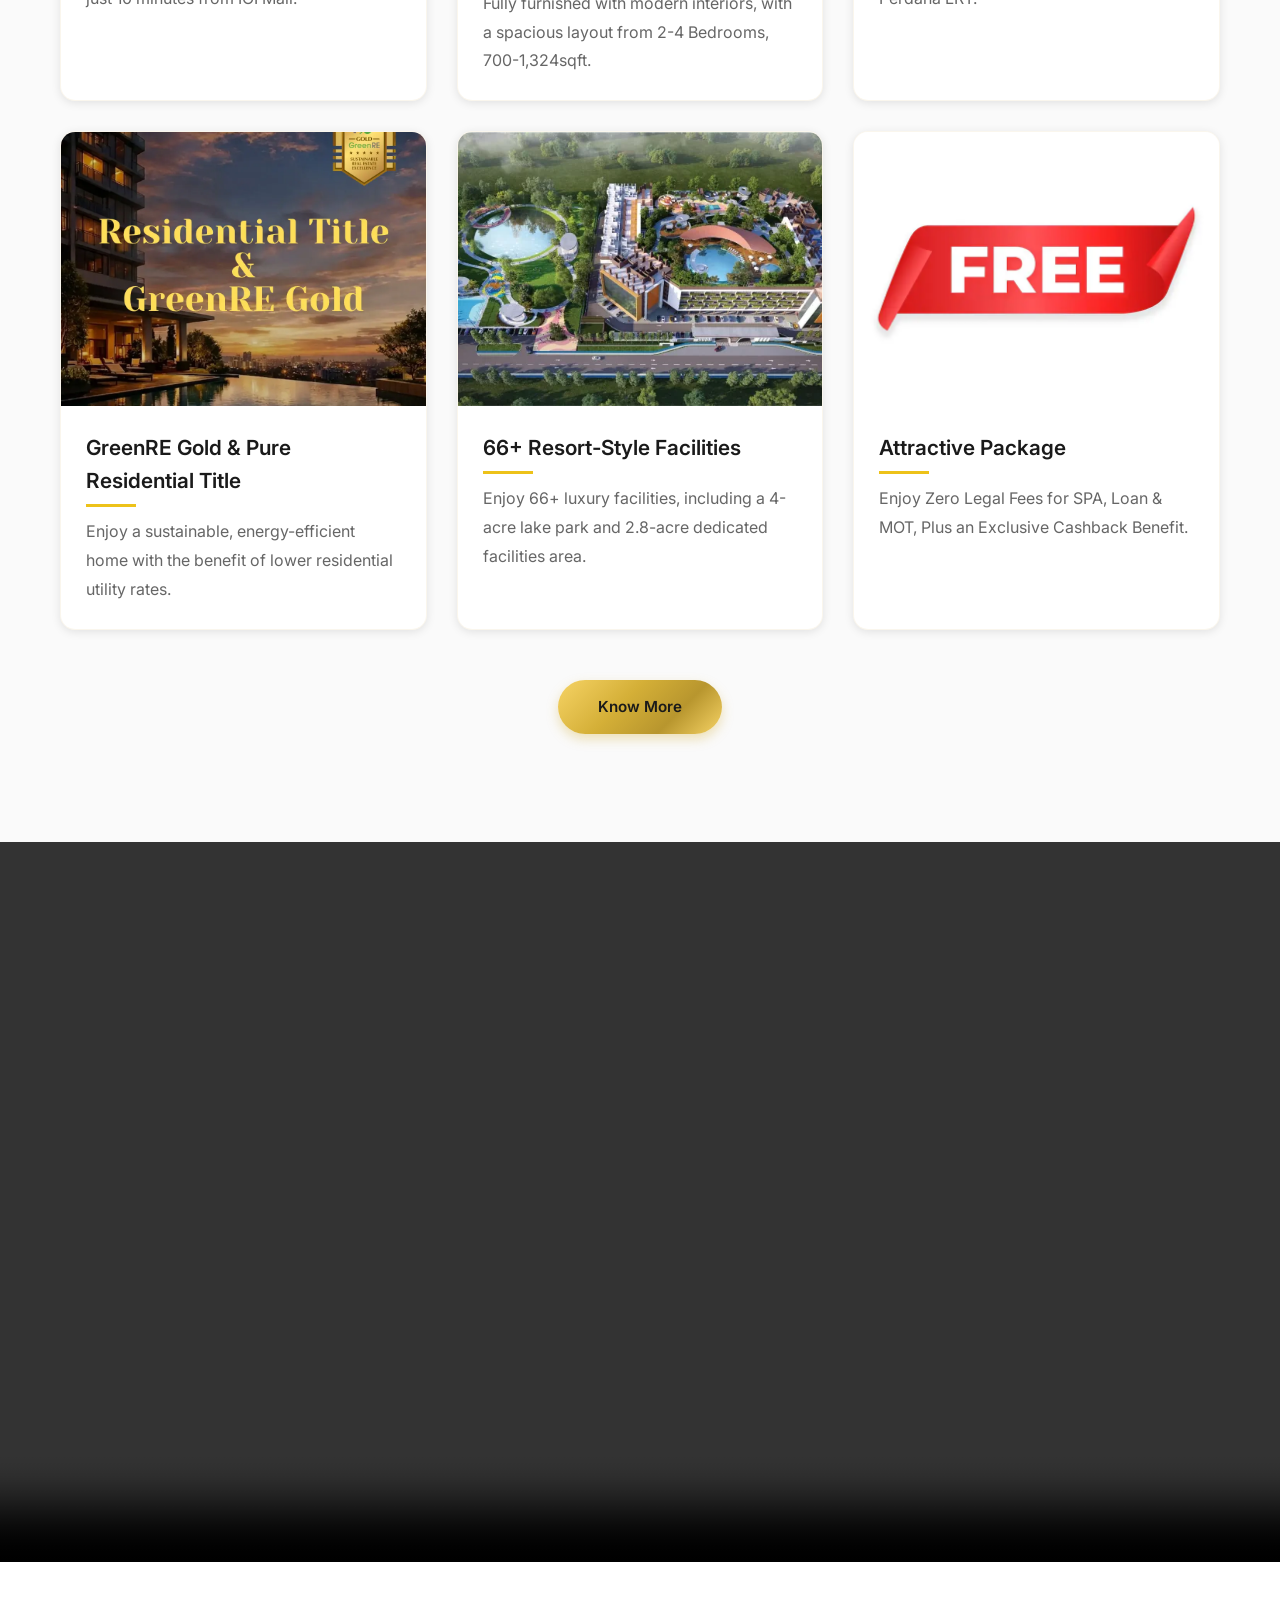
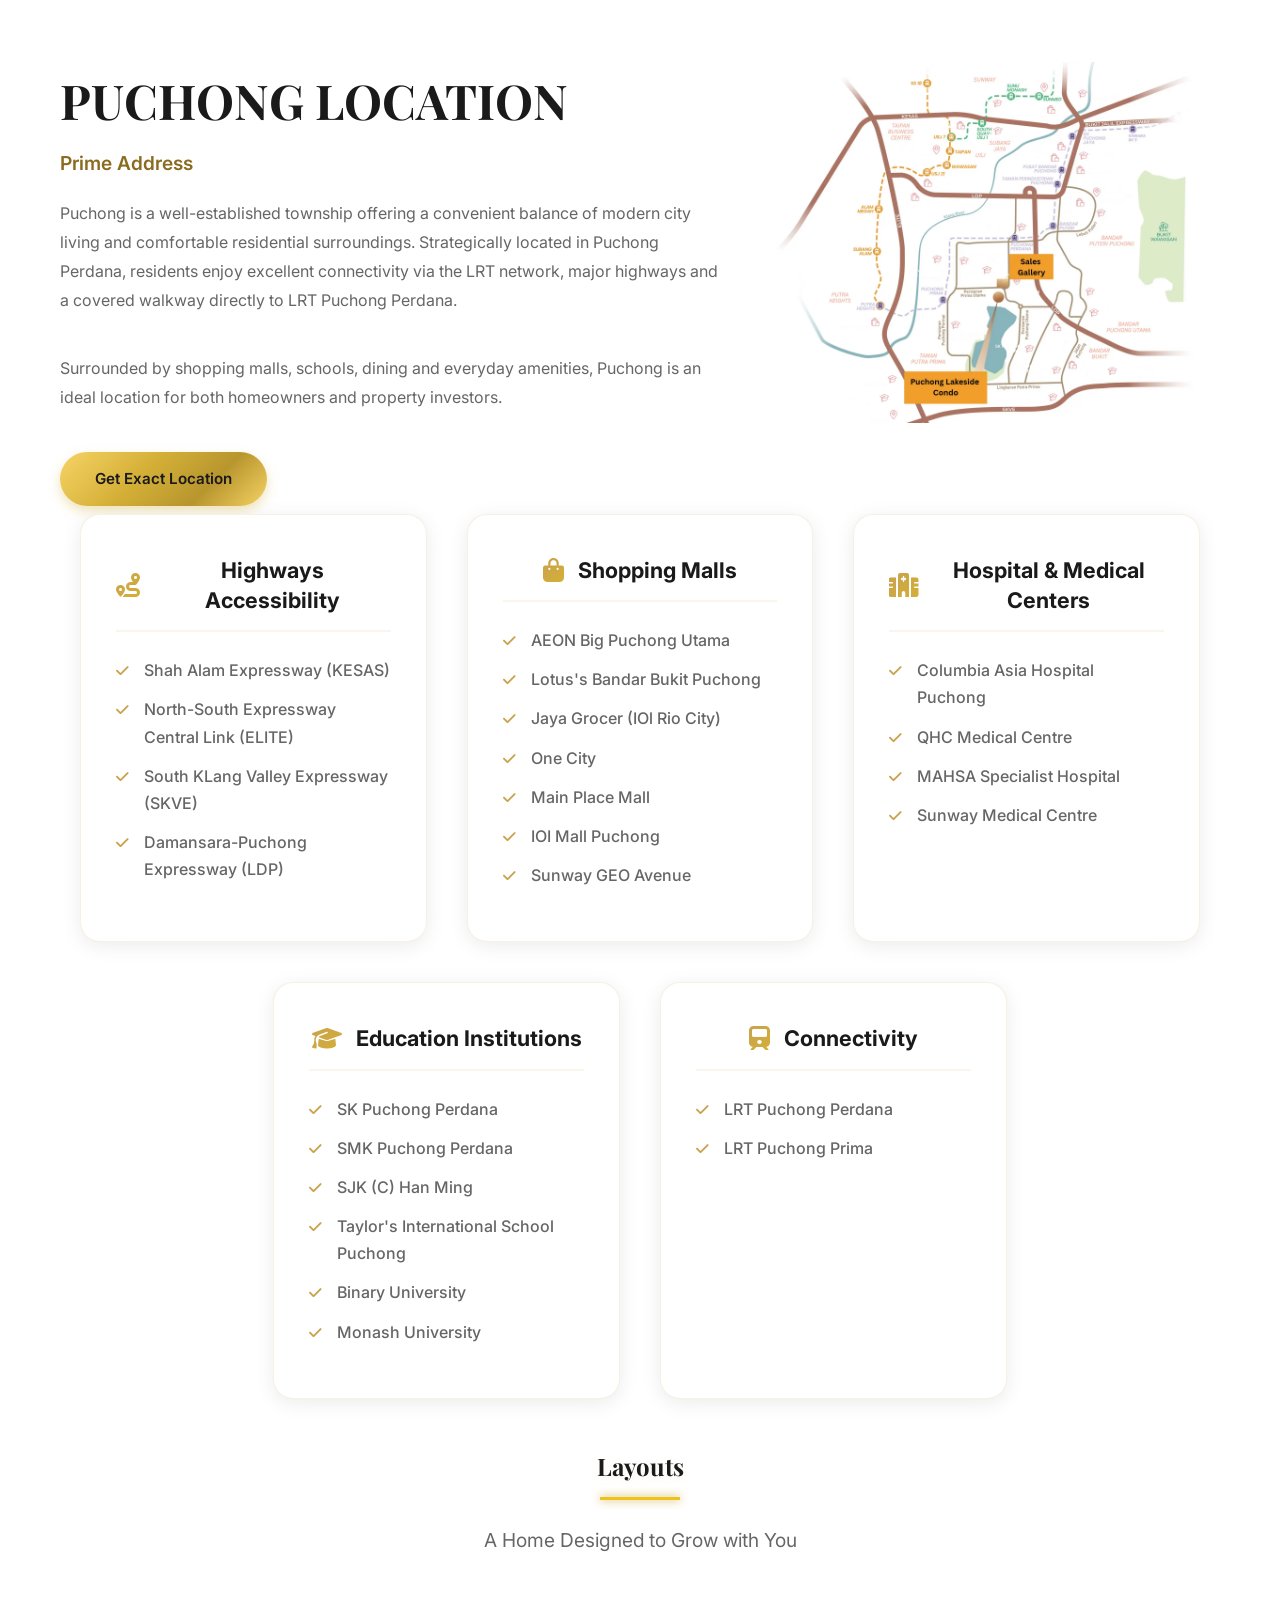
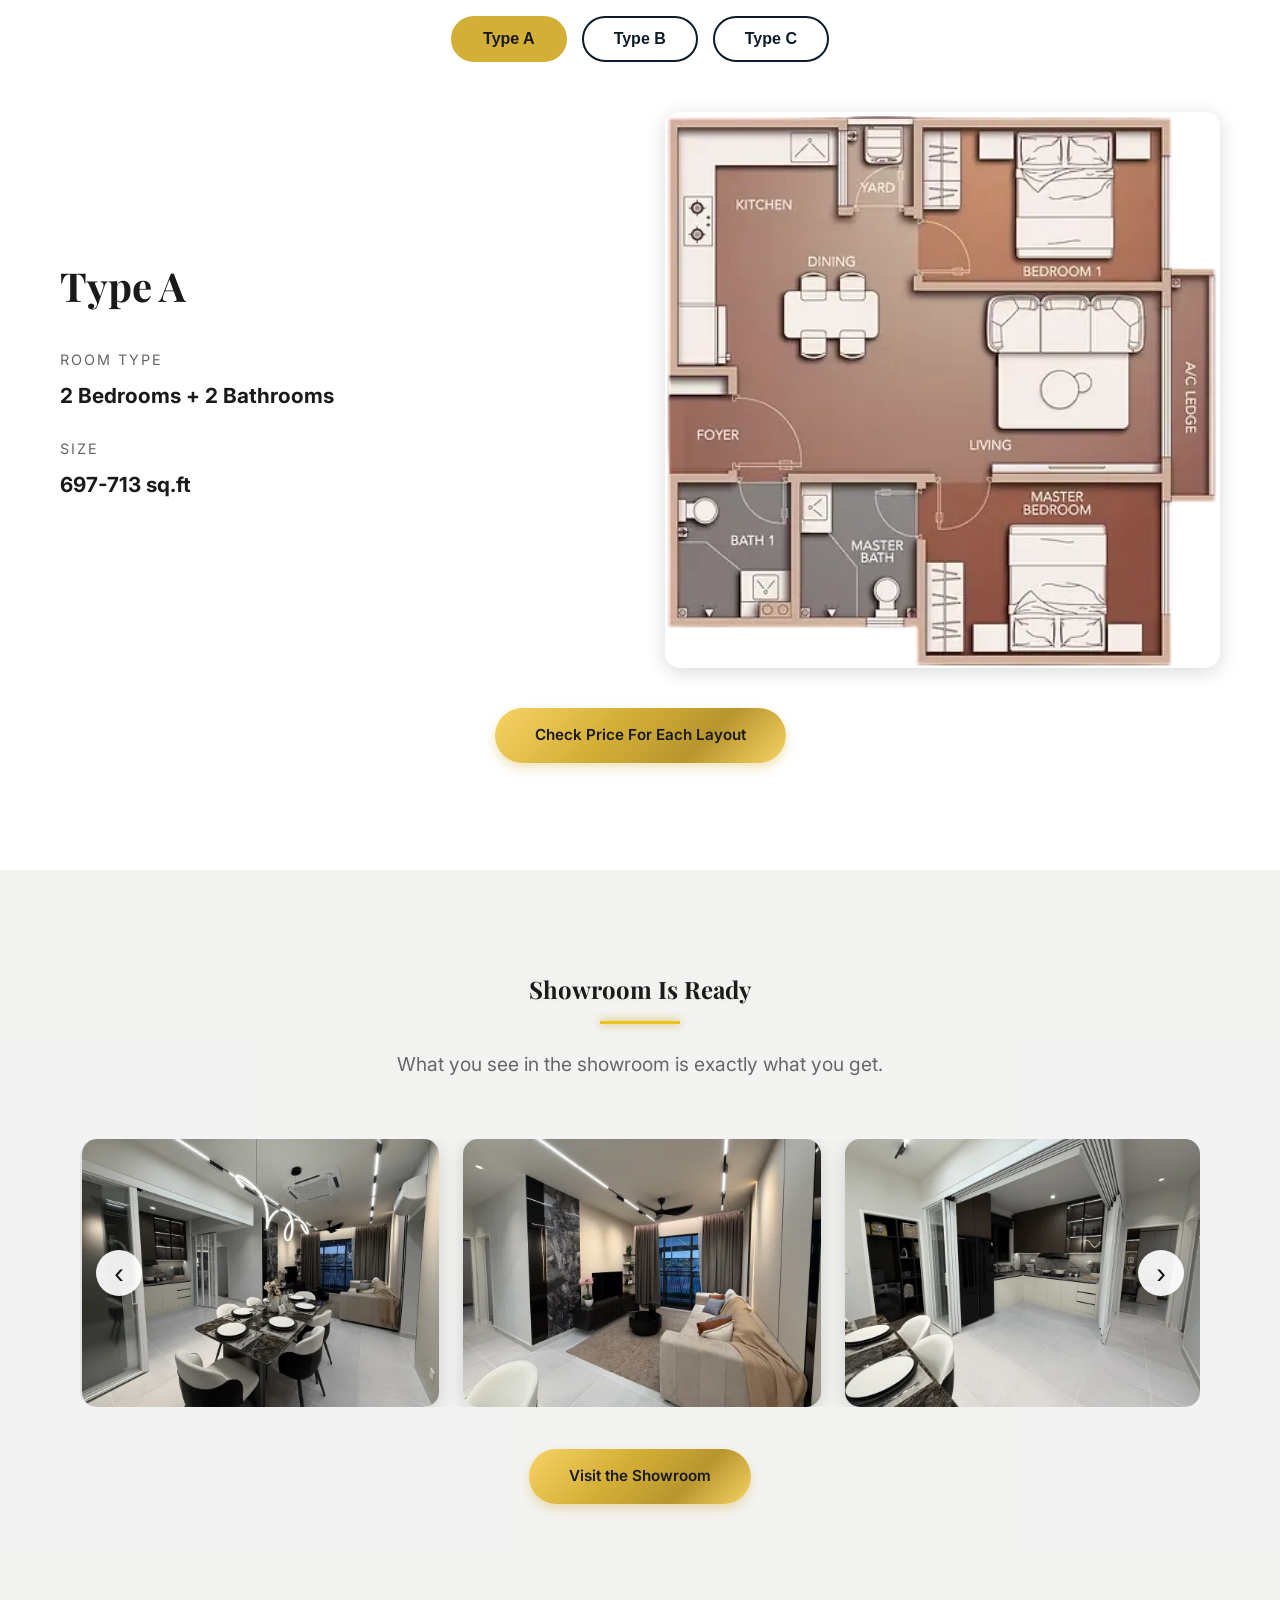
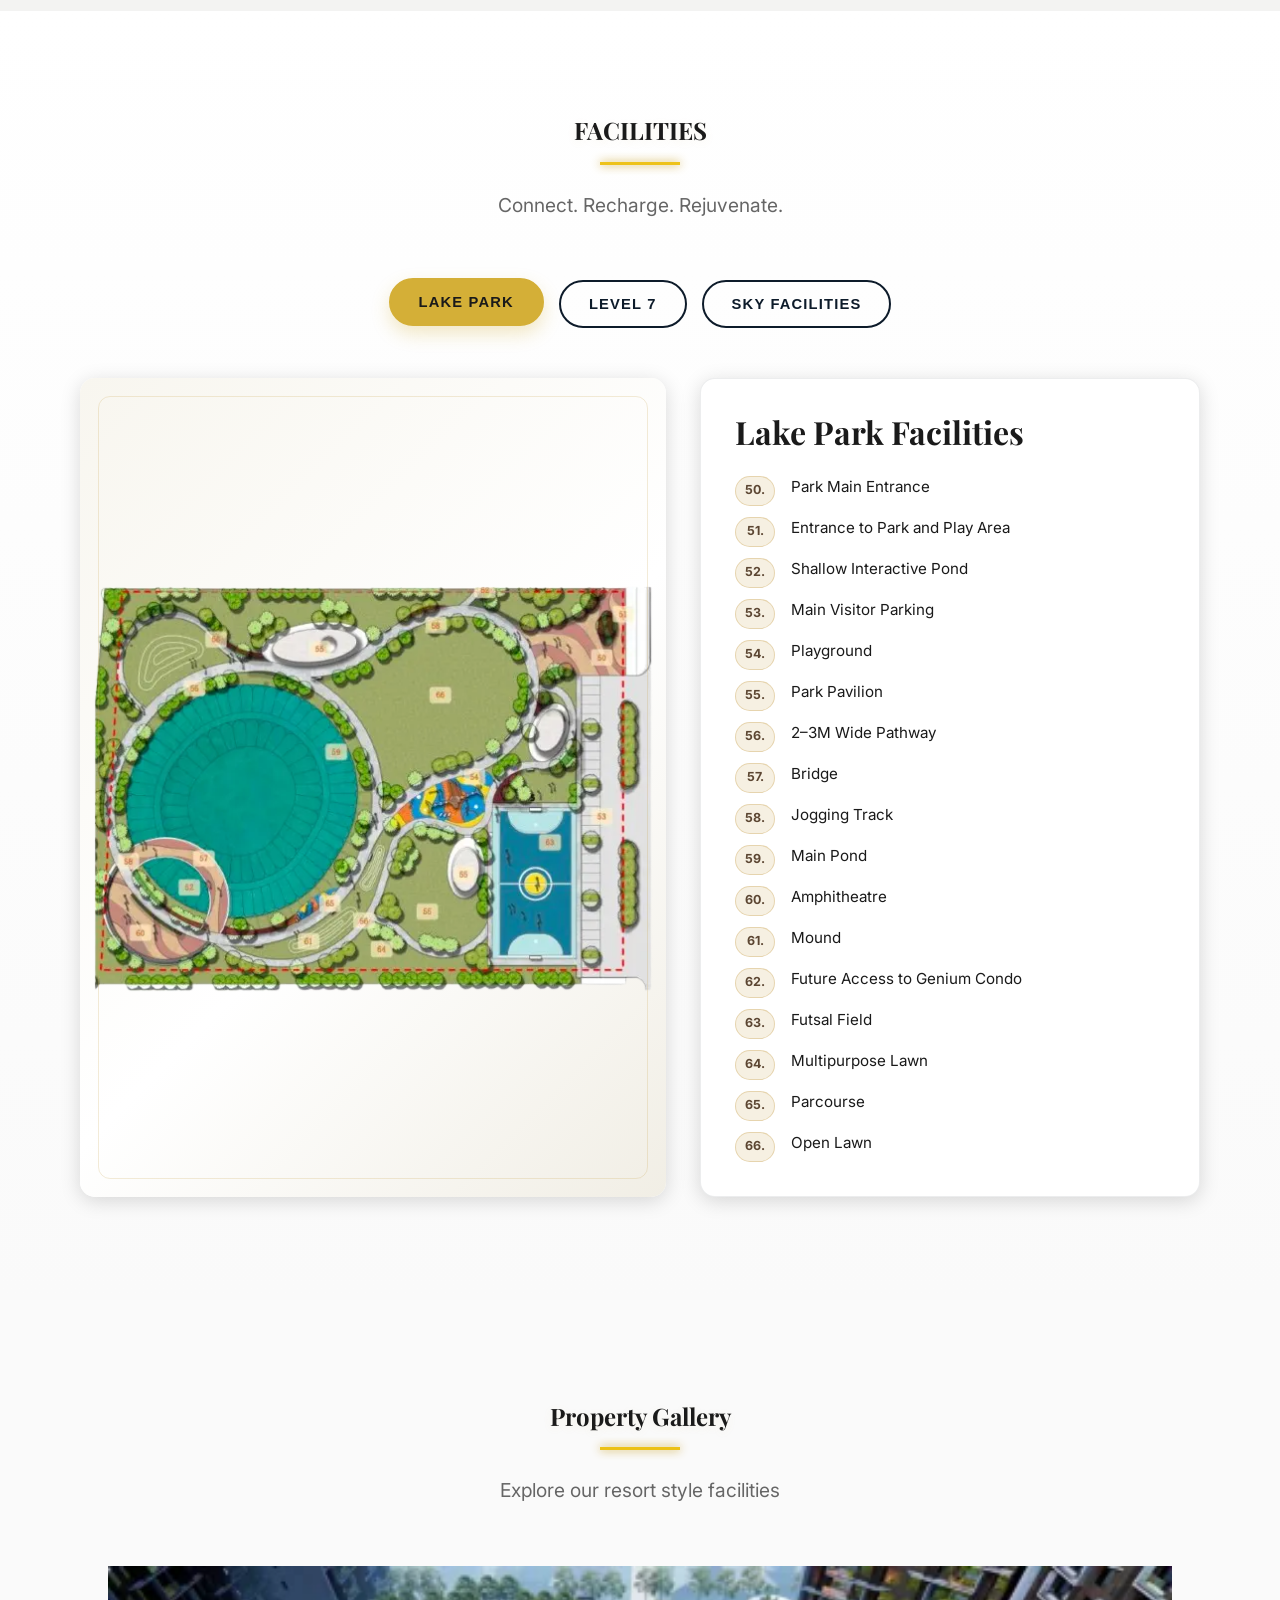
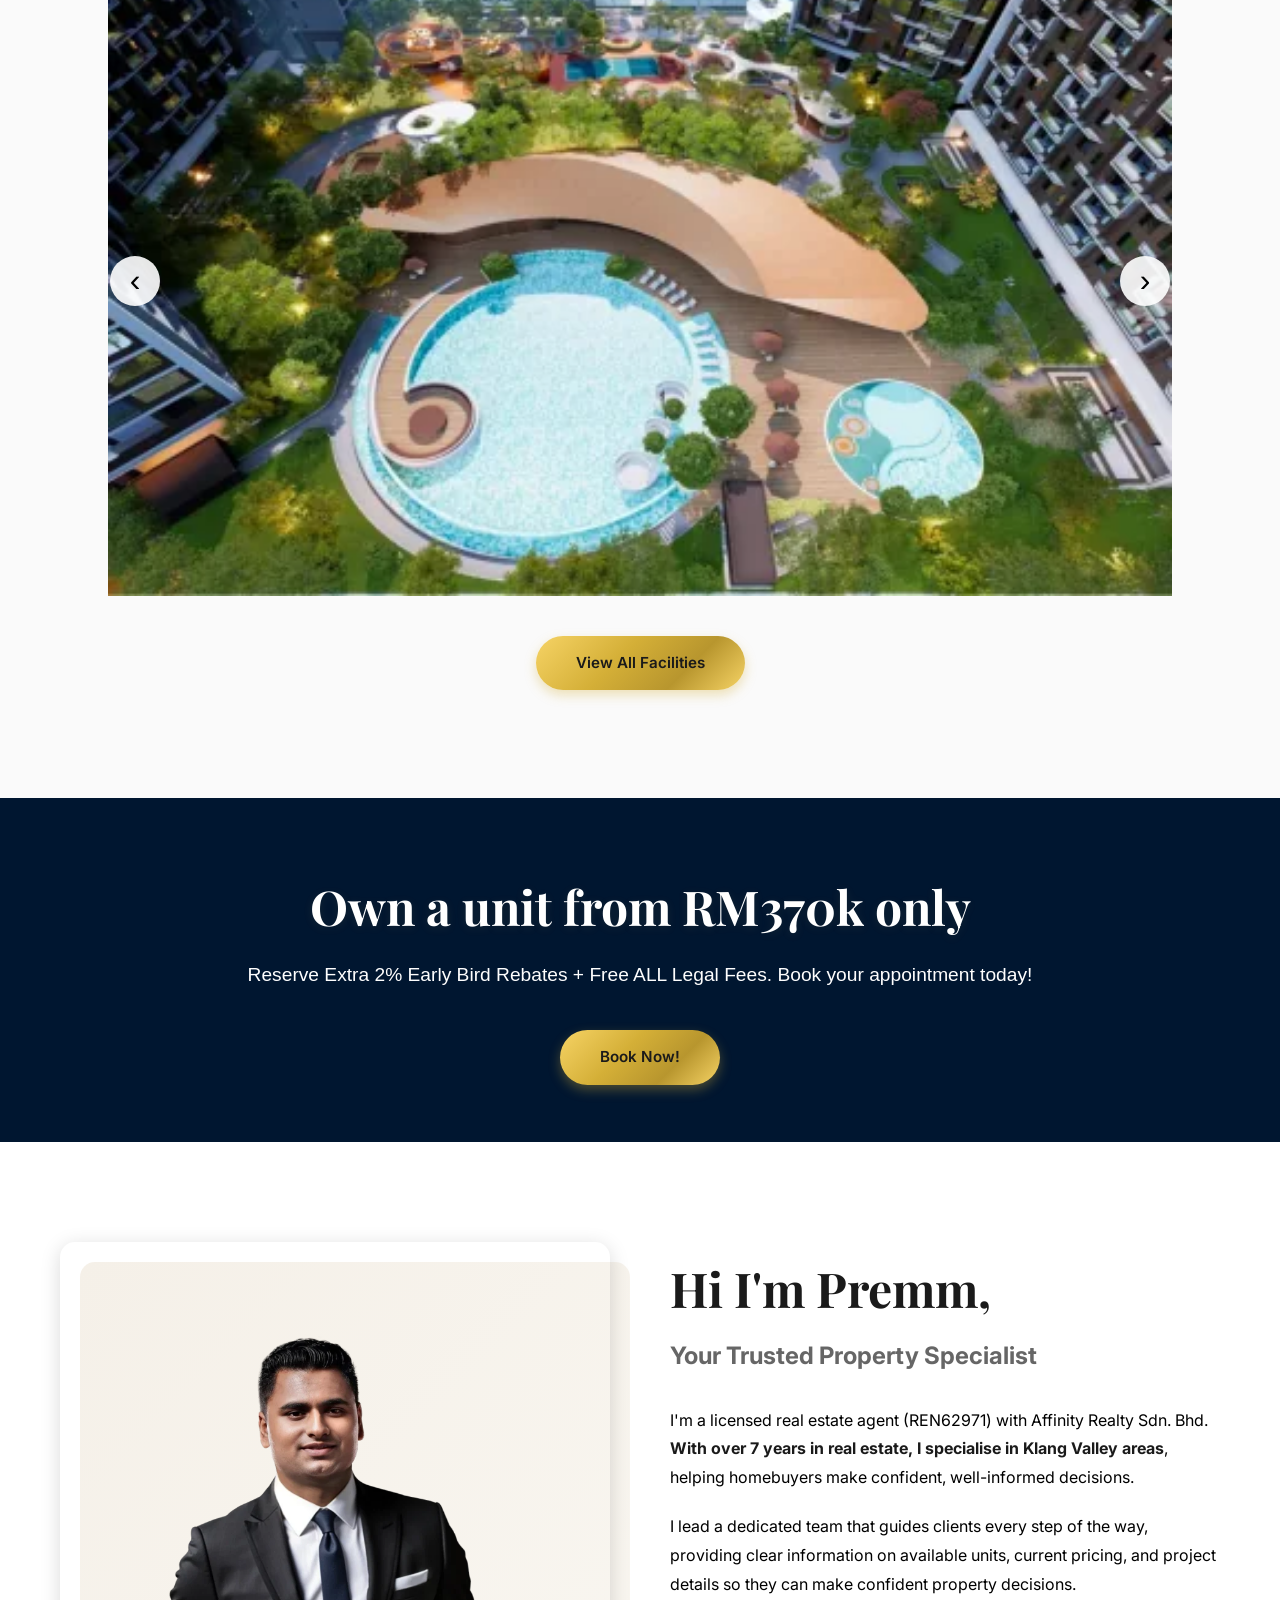
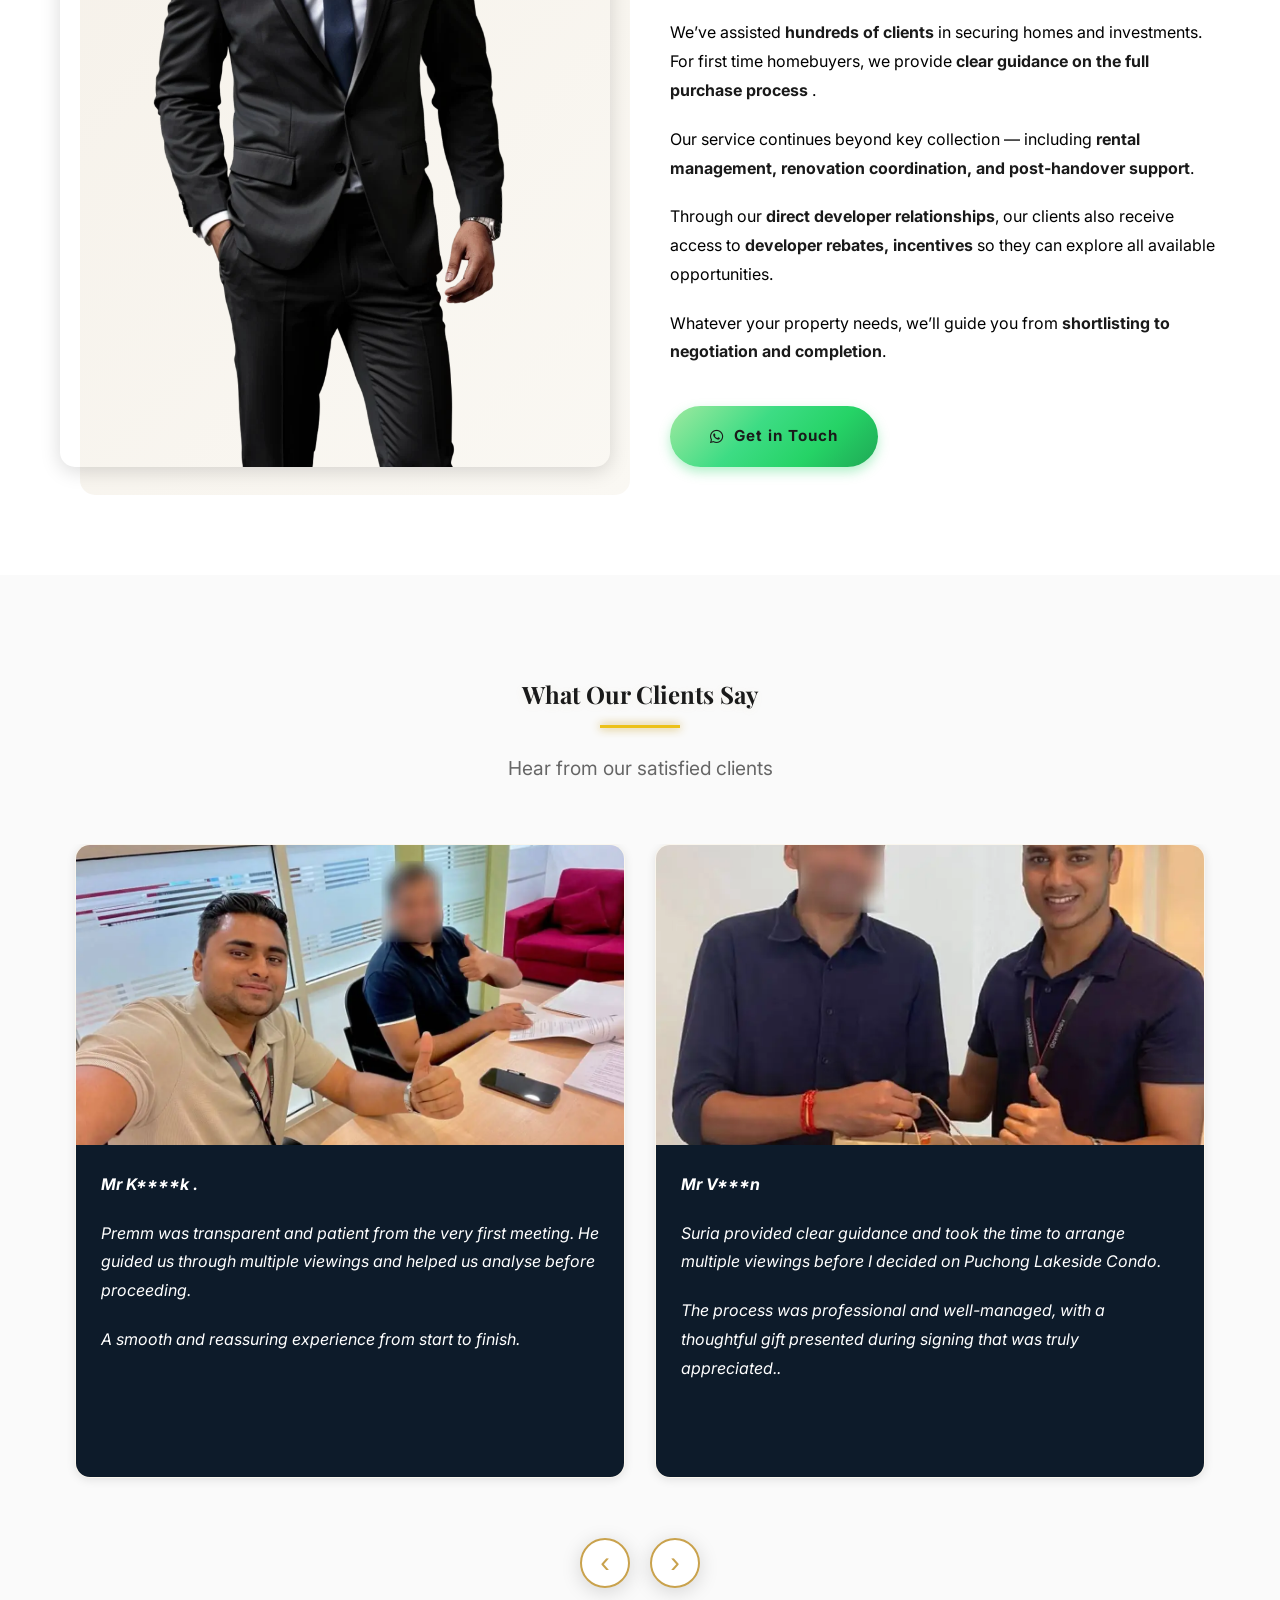
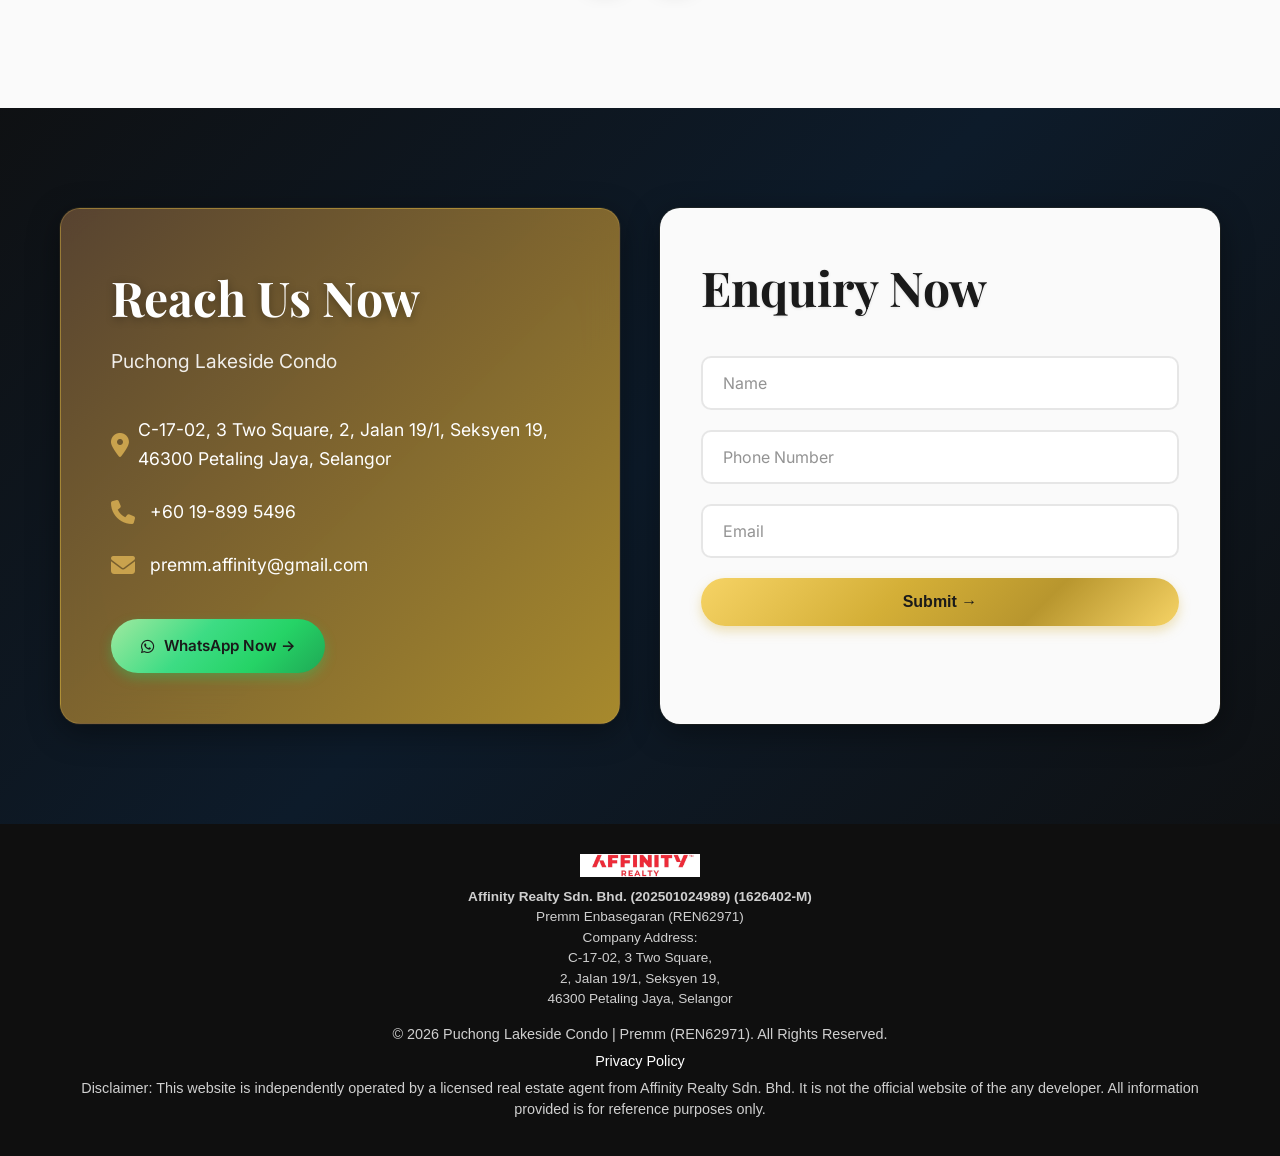
==== commit e3acf2a9: "last change" ====
--- a/index.html
+++ b/index.html
@@ -364,25 +364,25 @@
                 <p class="section-subtitle">A Home Designed to Grow with You</p>
             </div>
             <div class="layout-tabs">
-                <button class="layout-tab" data-layout="a">Type A</button>
+                <button class="layout-tab active" data-layout="a">Type A</button>
                 <button class="layout-tab" data-layout="b">Type B</button>
-                <button class="layout-tab active" data-layout="c">Type C</button>
+                <button class="layout-tab" data-layout="c">Type C</button>
             </div>
 
             <div class="layout-details">
                 <div class="layout-info">
-                    <h3 id="layoutTitle">Type C</h3>
+                    <h3 id="layoutTitle">Type A</h3>
                     <div class="layout-spec">
                         <p class="spec-label">ROOM TYPE</p>
-                        <p class="spec-value" id="layoutRoom">4 Bedrooms + 3 Bathrooms</p>
+                        <p class="spec-value" id="layoutRoom">2 Bedrooms + 2 Bathrooms</p>
                     </div>
                     <div class="layout-spec">
                         <p class="spec-label">SIZE</p>
-                        <p class="spec-value" id="layoutSize">1323 sq.ft</p>
+                        <p class="spec-value" id="layoutSize">697-713 sq.ft</p>
                     </div>
                 </div>
                 <div class="layout-image-container">
-                    <img decoding="async" id="layoutImage" src="assets/images/Type C.webp" alt="Type C floor plan"
+                    <img decoding="async" id="layoutImage" src="assets/images/Type A.webp" alt="Type A floor plan"
                         loading="lazy" width="535" height="422" style="opacity: 1;">
                 </div>
             </div>
@@ -907,7 +907,7 @@
                             <div class="testimonial-content">
                                 <p class="testimonial-text"><strong> Mr K****k .</strong></p>
                                 <p class="testimonial-text">Premm were transparent and patient from the very
-                                    first meeting. They guided us through multiple viewings and helped us analyse
+                                    first meeting. He guided us through multiple viewings and helped us analyse
                                     before proceeding.</p>
                                 <p class="testimonial-text">A smooth and reassuring experience from start to finish.</p>
                             </div>
